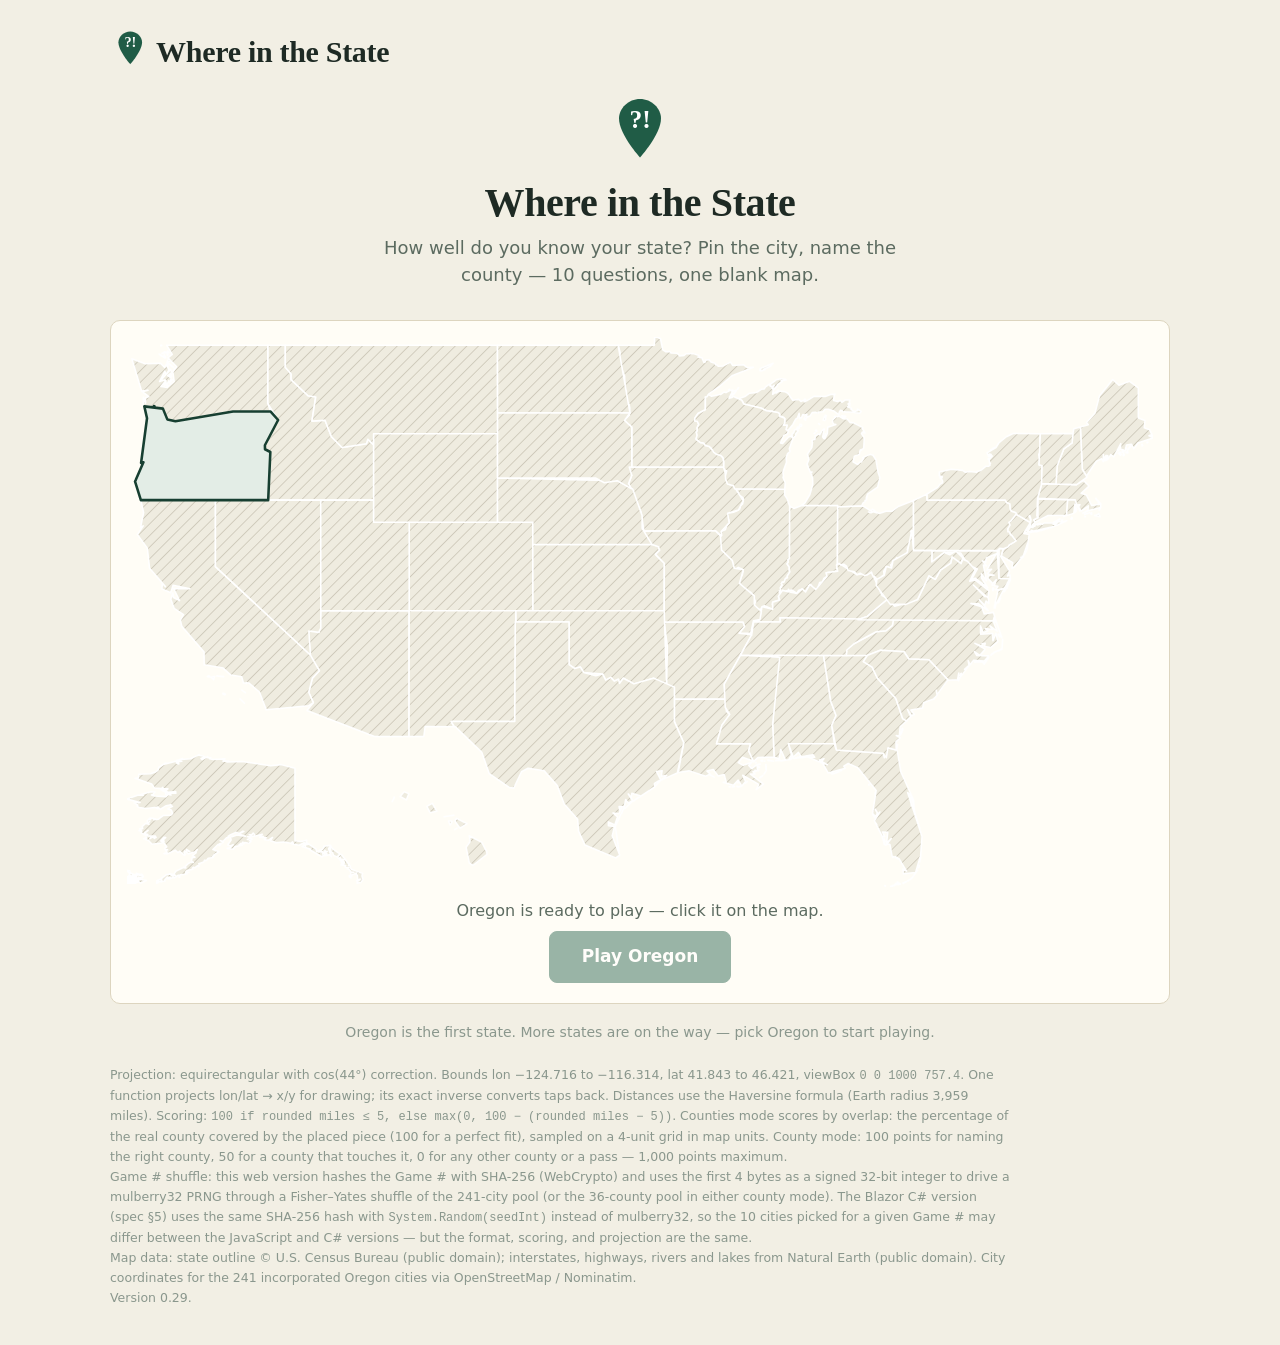
==== oregon-geography-game.html @ 5f7225d6 "Start-screen refresh: exact county previews, diagonal City/County split, new mode names, date-only G" ====
<!doctype html>
<html lang="en">
<head>
<meta charset="utf-8" />
<meta name="viewport" content="width=device-width, initial-scale=1, viewport-fit=cover" />
<meta name="color-scheme" content="light" />
<!-- Favicon: the pin logo (green pin, white "?!"), inlined as a data-URI
     SVG so the standalone file stays self-contained. Same artwork as
     blazor/wwwroot/favicon.svg. -->
<link rel="icon" type="image/svg+xml" href="data:image/svg+xml,%3Csvg%20xmlns%3D%22http%3A%2F%2Fwww.w3.org%2F2000%2Fsvg%22%20viewBox%3D%220%200%2096%2096%22%3E%3Cpath%20fill%3D%22%23205c46%22%20stroke%3D%22%23ffffff%22%20stroke-width%3D%227%22%20d%3D%22M48%208%20C32.5%208%2020%2020.5%2020%2034%20C20%2055%2048%2086%2048%2086%20C48%2086%2076%2055%2076%2034%20C76%2020.5%2063.5%208%2048%208%20Z%22%2F%3E%3Ctext%20x%3D%2248%22%20y%3D%2246%22%20text-anchor%3D%22middle%22%20font-family%3D%22Georgia%2C%20%27Times%20New%20Roman%27%2C%20serif%22%20font-weight%3D%22700%22%20font-size%3D%2234%22%20fill%3D%22%23fff%22%3E%3F%21%3C%2Ftext%3E%3C%2Fsvg%3E" />
<title>Where in the State — Oregon</title>
<style>
  :root {
    color-scheme: light;
    --bg: #f2efe4; --panel: #fffdf6; --panel-soft: #f6f2e7;
    --ink: #1e2a24; --muted: #5c6b60; --faint: #8a978d; --line: #ddd5bf;
    --state-fill: #e7edda; --state-stroke: #4a6b52;
    --interstate: #c0563a; --highway: #a5873f; --river: #4d7fa8;
    --lake-fill: #bfd9ea; --lake-stroke: #4d7fa8;
    --guess-blue: #4d7fa8; --guess-red: #c0563a; --truth: #177245;
    --accent: #205c46; --accent-btn: #205c46;
  }
  * { box-sizing: border-box; }
  html, body { margin: 0; padding: 0; }
  body {
    background: var(--bg); color: var(--ink);
    font-family: system-ui, -apple-system, "Segoe UI", sans-serif;
    font-size: 16px; line-height: 1.5; -webkit-font-smoothing: antialiased;
  }
  .wrap { max-width: 1100px; margin: 0 auto; padding: 28px 20px 40px; }
  h1 { font-family: Georgia, serif; font-weight: 600; font-size: 30px; line-height: 1.15; margin: 0 0 8px; letter-spacing: -0.01em; }
  /* Header logo: a solid green pin with a white "?!" inside, next to the
     title. The title text lives in #game-title-text so showScreen can
     retitle the game without wiping out the logo. */
  .wordmark-logo { display: inline-block; width: 1.35em; height: 1.35em; vertical-align: -0.22em; margin-right: 0.35rem; }
  .wordmark-logo .pin-fill { fill: var(--accent); }
  .wordmark-logo .mark-fill { fill: #fff; }
  header p { margin: 0 0 20px; color: var(--muted); font-size: 15.5px; max-width: 760px; }
  header p strong { color: var(--ink); }
  h2 { font-size: 20px; margin: 0 0 6px; }
  .screen[hidden] { display: none; }
  .card { background: var(--panel); border: 1px solid var(--line); border-radius: 10px; padding: 20px 22px; margin-bottom: 18px; }
  .card h2 { font-size: 11px; font-weight: 700; letter-spacing: .09em; text-transform: uppercase; color: var(--faint); margin: 0 0 12px; }
  .card p { margin: 0 0 12px; }
  .muted { color: var(--muted); }
  .small { font-size: 13.5px; }

  .field-label { display: block; font-weight: 600; margin-bottom: 6px; }
  input[type="text"], textarea {
    font: inherit; width: 100%; padding: 12px 14px; min-height: 48px;
    border: 1px solid var(--line); border-radius: 8px; background: #fff; color: var(--ink);
  }
  input[type="text"]:focus, textarea:focus { outline: 2px solid var(--accent); outline-offset: 1px; }
  .seed-row { display: flex; gap: 10px; flex-wrap: wrap; align-items: end; }
  /* The Game # box is short (20 chars max) and sits below the Play button,
     out of the normal player's path — just wide enough for the daily Game #
     (~12 characters), with a calendar button to restore today's Game # and a
     dice button for a random one beside it. */
  .seed-row input { flex: 0 0 auto; width: 13ch; max-width: 13ch; }
  /* Icon-only buttons beside the Game # box (calendar for today's Game #,
     dice for a random one). No text label — the icon is the button, with an
     aria-label for screen readers. Same height as the input, so the row
     lines up with it. */
  .icon-btn {
    display: inline-flex; align-items: center; justify-content: center;
    width: 48px; min-width: 48px; height: 48px; min-height: 48px; padding: 0; flex-shrink: 0;
  }
  .icon-btn svg { display: block; }
  .btn-row { display: flex; gap: 10px; flex-wrap: wrap; margin-top: 12px; }

  button, .btn {
    font: inherit; font-size: 15px; font-weight: 600;
    min-height: 48px; padding: 10px 18px; border-radius: 8px; cursor: pointer;
    border: 1px solid var(--line); background: var(--panel); color: var(--ink);
  }
  button:hover:not(:disabled) { background: var(--panel-soft); }
  button:disabled { opacity: .45; cursor: default; }
  button:focus-visible { outline: 2px solid var(--accent); outline-offset: 2px; }
  .btn-primary { background: var(--accent-btn); border-color: var(--accent-btn); color: #fff; }
  /* ---------- Splash / welcome page ---------- */
  .splash-hero { text-align: center; padding: 16px 0 8px; }
  .splash-logo { width: 72px; height: 72px; }
  .splash-logo .pin-fill { fill: var(--accent); }
  .splash-logo .mark-fill { fill: #fff; }
  .splash-hero h1 { font-size: 40px; margin: 8px 0 8px; }
  .splash-tagline { font-size: 18px; color: var(--muted); max-width: 560px; margin: 0 auto 24px; }
  .splash-map-card { background: var(--panel); border: 1px solid var(--line); border-radius: 10px; padding: 16px 16px 12px; margin-bottom: 18px; }
  .splash-map { display: block; width: 100%; height: auto; }
  .usa-state { fill-rule: evenodd; stroke: #fff; stroke-width: 1.5; stroke-linejoin: round; cursor: pointer; transition: fill 0.15s ease; }
  .usa-state.usa-unavailable { fill: url(#usa-hatch); }
  .usa-state.usa-unavailable:hover { stroke: var(--faint); }
  /* Oregon's border: a darker green (#173f31) and a slightly thicker
     stroke, so the whole outline — the north edge along the Columbia
     included — reads clearly and consistently against the neighbouring
     hatched states. */
  .usa-state.usa-available { fill: #e3ede6; stroke: #173f31; stroke-width: 2.5; }
  /* Hover: a noticeably stronger, more vivid green — clearly greener
     than the resting soft fill, still lighter than the solid selected
     fill. */
  .usa-state.usa-available:hover { fill: #6fb98e; }
  .usa-state.usa-selected { fill: var(--accent); stroke: #173f31; stroke-width: 2.5; }
  .splash-hint { text-align: center; color: var(--muted); margin: 12px 0 8px; min-height: 1.5em; }
  .splash-actions { display: flex; justify-content: center; padding-bottom: 8px; }
  .splash-play { font-size: 17px; padding: 12px 32px; }
  .splash-note { text-align: center; color: var(--faint); font-size: 14px; margin: 16px 0 0; }
  @media (max-width: 700px) {
    .splash-hero h1 { font-size: 30px; }
    .splash-tagline { font-size: 17px; }
    .splash-play { width: 100%; }
  }
  .btn-primary:hover:not(:disabled) { background: #184636; }
  .btn-big { font-size: 17px; padding: 12px 26px; }

  .state-badge {
    display: inline-block; font-weight: 700; font-size: 18px;
    border: 1px solid var(--line); background: var(--panel-soft);
    border-radius: 8px; padding: 10px 16px; margin-bottom: 4px;
  }
  .toggle-row { display: flex; gap: 8px; flex-wrap: wrap; }
  .toggle {
    font: inherit; font-size: 13.5px; font-weight: 600; min-height: 44px;
    display: inline-flex; align-items: center; gap: 7px;
    padding: 6px 14px 6px 10px; border-radius: 999px;
    border: 1px solid var(--line); background: var(--panel); color: var(--muted); cursor: pointer;
  }
  .toggle .swatch { width: 16px; height: 0; border-top: 3px solid currentColor; border-radius: 2px; flex: none; }
  .toggle .swatch.fill { height: 10px; border-top: none; border-radius: 3px; background: currentColor; opacity: .55; }
  .toggle[aria-pressed="true"] { color: var(--ink); border-color: #aebbbd; background: var(--panel-soft); }
  .toggle[aria-pressed="false"] { opacity: .55; }
  .toggle[data-layer="interstate"] { --c: var(--interstate); }
  .toggle[data-layer="highway"]    { --c: var(--highway); }
  .toggle[data-layer="river"]      { --c: var(--river); }
  .toggle[data-layer="lake"]       { --c: var(--river); }
  .toggle .swatch { color: var(--c, var(--muted)); }
  /* Game-mode selector: one big preview image of the selected mode, with
     three compact buttons underneath to change it. Matches the Blazor
     start screen: selected button gets a green border and a soft green
     fill. All four previews are stacked in one grid cell and only the
     selected mode's is visible, so the big image is always the same size
     and switching modes never moves the Play button below it. The
     Counties drag mode is hidden from the picker; its preview is still
     stacked here so a /oregon/counties/ link still shows the right image. */
  .mode-preview-big { display: grid; }
  .mode-preview-big > * { grid-area: 1 / 1; }
  .mode-preview-big > :not(.is-active) { visibility: hidden; }
  .mode-switch-row { display: flex; gap: 8px; flex-wrap: wrap; margin-top: 12px; }
  .mode-switch {
    flex: 1 1 0; min-height: 48px;
    display: flex; align-items: center; justify-content: center; text-align: center;
    background: var(--panel); border: 2px solid var(--line); border-radius: 14px;
    padding: 8px 6px; cursor: pointer; font: inherit; font-weight: 700; color: var(--ink);
  }
  .mode-switch:hover:not(:disabled) { border-color: var(--accent); box-shadow: 0 1px 2px rgba(30, 42, 36, 0.06), 0 6px 18px rgba(30, 42, 36, 0.07); }
  .mode-switch[aria-pressed="true"] { border: 3px solid #173f31; background: #c8e6cf; font-weight: 800; box-shadow: 0 1px 2px rgba(30, 42, 36, 0.06), 0 6px 18px rgba(30, 42, 36, 0.07); }
  .mode-switch:disabled { opacity: 0.45; cursor: not-allowed; }
  /* "Play today's game": the prominent first-screen action — full width. */
  .play-today { width: 100%; }
  /* Collapsible start-screen sections ("How to play", "Advanced options"):
     a full-width header button, minimized by default. */
  .section-toggle {
    display: flex; align-items: center; gap: 8px; width: 100%; text-align: left;
    font: inherit; font-weight: 700; font-size: 16px;
    background: var(--panel-soft); border: 1px solid var(--line); border-radius: 8px;
    padding: 10px 14px; cursor: pointer; color: var(--ink); margin-top: 16px;
  }
  .section-toggle:hover:not(:disabled) { background: var(--panel); }
  .mode-preview { width: 100%; height: auto; display: block; border-radius: 8px; background: var(--bg); }
  .preview-state { fill: var(--state-fill); stroke: var(--state-stroke); stroke-width: 2; stroke-linejoin: round; }
  .preview-grid { fill: none; stroke: #6b8a6f; stroke-width: 1.5; }
  .preview-line { stroke: var(--ink); stroke-width: 4; stroke-dasharray: 2 8; stroke-linecap: round; }
  .preview-guess { fill: #3b82c4; stroke: #fff; stroke-width: 3; }
  .preview-guess-dot { fill: #fff; }
  .preview-target { fill: #fff; stroke: var(--accent); stroke-width: 3; }
  .preview-target-dot { fill: var(--accent); }
  .preview-ghost { fill: rgba(32, 92, 70, 0.08); stroke: var(--accent); stroke-width: 2.5; stroke-dasharray: 7 5; }
  .preview-piece { fill: var(--interstate); stroke: #8f3d26; stroke-width: 2; opacity: 0.95; }
  .preview-arrow { fill: none; stroke: var(--ink); stroke-width: 3; }
  .preview-arrowhead { fill: var(--ink); }
  .preview-selected { fill: #3b82c4; fill-opacity: 0.45; stroke: #1d4ed8; stroke-width: 2.5; }
  .preview-county-pick { fill: #3b82c4; fill-opacity: 0.45; stroke: #1d4ed8; stroke-width: 2; }
  .preview-split-line { stroke: #fff; stroke-width: 3; }
  .lede { margin: 0 0 20px; color: var(--muted); font-size: 15.5px; max-width: 760px; }
  .lede strong { color: var(--ink); }
  /* Mode instructions (lede + steps, behind "How to play") and the Game card's
     game lines: all three variants are rendered in one grid cell and only
     the selected mode's is visible, so the block is always as tall as the
     tallest variant and switching modes never moves anything below it.
     Hidden variants are visibility:hidden, not display:none, so they still
     size the grid; aria-hidden keeps them out of screen readers. */
  .mode-instructions { display: grid; margin-top: 12px; }
  .mode-instructions > * { grid-area: 1 / 1; }
  .mode-instructions > :not(.is-active) { visibility: hidden; }
  .mode-lines { display: grid; }
  .mode-lines > * { grid-area: 1 / 1; }
  .mode-lines > :not(.is-active) { visibility: hidden; }
  .how-it-works { margin: 0 0 12px; padding-left: 0; list-style: none; }
  .how-it-works li { margin-bottom: 6px; }
  .how-it-works .step-num {
    display: inline-block; width: 22px; height: 22px; border-radius: 50%;
    background: var(--accent); color: #fff; font-size: 12px; font-weight: 700;
    line-height: 22px; text-align: center; margin-right: 8px;
  }

  .score-line { font-size: 16px; font-weight: 600; margin: 0 0 10px; font-variant-numeric: tabular-nums; }
  /* Round bar: fills by total score (out of the mode's maximum), with a terracotta tick
     marking the best total possible once the question on screen is scored
     ((question number) x 100). The wrapper carries the sizing so the tick,
     taller than the track, is not clipped by the track's overflow. */
  .round-status { display: flex; align-items: center; gap: 12px; margin: 0 0 10px; }
  .round-status .score-line { margin: 0; white-space: nowrap; }
  .progress-wrap { position: relative; flex: 1; }
  .progress-track { height: 10px; background: #e2ddc9; border-radius: 999px; overflow: hidden; }
  .progress-fill { height: 100%; background: var(--accent); border-radius: 999px; transition: width 0.3s ease; }
  .progress-max { position: absolute; top: 50%; width: 3px; height: 16px; transform: translate(-50%, -50%); background: #c0563a; border-radius: 999px; transition: left 0.3s ease; }
  #round-heading { font-size: 22px; margin: 0 0 6px; }
  .map-card { background: var(--panel); border: 1px solid var(--line); border-radius: 10px; padding: 14px; margin-bottom: 14px; }
  /* Two lines at the top of the map card: the buttons on the first line,
     and one unified message line below them. The message line holds the
     round's status — the guessing hint while placing, then the reveal
     distance/points or county message after confirming. It is a single
     line with a fixed height, so switching messages never moves the
     buttons above it or the map below it. Landmark toggles live on the
     start screen only, so nothing below the map needs a scroll to reach. */
  .game-controls { padding-bottom: 12px; margin-bottom: 12px; border-bottom: 1px solid var(--line); }
  .game-controls .btn-row { margin-top: 0; flex-wrap: nowrap; }
  .game-controls .btn-row button { flex-shrink: 0; }
  .controls-hint { margin: 8px 0 0; min-height: 1.6rem; line-height: 1.6rem; white-space: nowrap; overflow: hidden; text-overflow: ellipsis; color: var(--muted); font-size: 13.5px; }
  .reveal-line { margin: 8px 0 0; min-height: 1.6rem; line-height: 1.6rem; white-space: nowrap; overflow: hidden; text-overflow: ellipsis; font-weight: 700; font-size: 16px; color: var(--accent); font-variant-numeric: tabular-nums; }
  .map-frame { position: relative; width: min(100%, calc(min(56vh, 620px) * 1.3203)); margin: 0 auto; background: #f8f5ea; border: 1px solid var(--line); border-radius: 6px; overflow: hidden; }
  /* Sized by viewport height so the whole round fits on one screen;
     the width follows from the viewBox aspect ratio (1000 / 757.4).
     Clicks use getScreenCTM, so they stay exact at any size. */
  svg#map { display: block; width: 100%; height: auto; cursor: crosshair; touch-action: none; }
  /* Small Confirm bubble next to the pin while placing, so the player
     doesn't have to travel back to the controls row. The tail points
     at the pin; near the right edge the bubble flips to the pin's left. */
  .pin-confirm {
    position: absolute; z-index: 2; transform: translate(14px, -50%);
    min-height: 36px; padding: 6px 14px; font-size: 13.5px; white-space: nowrap;
    background: var(--accent-btn); border-color: var(--accent-btn); color: #fff; border-radius: 999px;
  }
  .pin-confirm.flipped { transform: translate(calc(-100% - 14px), -50%); }
  /* Pin the positioning transform on hover: the generic button:hover rule
     outranks .pin-confirm, so without these the bubble would jump away
     from the cursor when hovered (its translate is what places it). */
  .pin-confirm:hover:not(:disabled) { transform: translate(14px, -50%); background: #184636; }
  .pin-confirm.flipped:hover:not(:disabled) { transform: translate(calc(-100% - 14px), -50%); }
  .pin-confirm::before {
    content: ""; position: absolute; left: -5px; top: 50%;
    width: 10px; height: 10px; background: var(--accent-btn); transform: translateY(-50%) rotate(45deg);
  }
  .pin-confirm.flipped::before { left: auto; right: -5px; }
  /* Reset view: only shown once zoomed in, small and in the map's
     top-right corner, so the player can always get back to the full
     state without pushing the game off one screen. */
  #btn-reset-view {
    position: absolute; top: 8px; right: 8px; z-index: 3;
    min-height: 32px; padding: 4px 12px; font-size: 13.5px;
    background: #fffdf5; border: 1px solid var(--line); border-radius: 6px;
    box-shadow: 0 1px 4px rgb(0 0 0 / 0.15); cursor: pointer; color: var(--ink);
  }
  #btn-reset-view:hover { background: #fff; }
  .state-shape { fill: var(--state-fill); stroke: var(--state-stroke); stroke-width: 2; stroke-linejoin: round; }
  .layer-interstate path { fill: none; stroke: var(--interstate); stroke-width: 2.4; stroke-linecap: round; stroke-linejoin: round; }
  .layer-highway path { fill: none; stroke: var(--highway); stroke-width: 1.3; stroke-linecap: round; stroke-linejoin: round; opacity: .85; }
  .layer-river path { fill: none; stroke: var(--river); stroke-width: 1.6; stroke-linecap: round; stroke-linejoin: round; opacity: .9; }
  .layer-lake path { fill: var(--lake-fill); stroke: var(--lake-stroke); stroke-width: 1; fill-rule: evenodd; }
  .layer-hidden { display: none; }
  .connector { stroke: var(--guess-red); stroke-width: 1.8; stroke-dasharray: 6 4; opacity: .8; }
  .truth-marker circle { fill: none; stroke: var(--truth); stroke-width: 2.4; }
  .truth-marker line { stroke: var(--truth); stroke-width: 2.4; stroke-linecap: round; }
  .guess-pin { pointer-events: none; }
  /* Counties mode: the draggable puzzle piece — the county's own shape
     at 1:1 scale, in a warm rust so it reads as a piece waiting to be
     placed. touch-action none so a touch drag moves the piece instead of
     scrolling the page. */
  .county-piece { fill: #d98a68; fill-opacity: 0.85; stroke: #a34a28; stroke-width: 2; cursor: grab; touch-action: none; }
  .county-piece.dragging { cursor: grabbing; fill-opacity: 0.95; }
  /* Reveal: the true county in green, the placed piece in rust — where
     they overlap the two fills blend, so the coverage reads at a glance. */
  .county-true { fill: #205c46; fill-opacity: 0.35; stroke: #205c46; stroke-width: 2.5; }
  .county-placed { fill: #c0563a; fill-opacity: 0.4; stroke: #a34a28; stroke-width: 2; }
  /* Name the county mode: the grid of county boundaries drawn over the
     blank map, the selected county in blue, and a wrong pick in rust
     (the true county reuses .county-true above). */
  .county-boundary { fill: rgba(255, 255, 255, 0.12); stroke: #6b8a6f; stroke-width: 1.3; }
  .county-selected { fill: #3b82c4; fill-opacity: 0.45; stroke: #1d4ed8; stroke-width: 2; }
  .county-wrong { fill: #c0563a; fill-opacity: 0.4; stroke: #a34a28; stroke-width: 2; }
  .map-label {
    font-family: system-ui, -apple-system, "Segoe UI", sans-serif;
    font-size: 20px; font-weight: 700; fill: var(--truth); text-anchor: middle;
    paint-order: stroke; stroke: #fffdf6; stroke-width: 4px; stroke-linejoin: round;
  }

  .legend { font-size: 13.5px; color: var(--muted); margin: 0 0 4px; }
  .dot { display: inline-block; width: 11px; height: 11px; border-radius: 50%; vertical-align: -1px; margin: 0 4px 0 10px; }
  .dot.red { background: var(--guess-red); } .dot.green { background: var(--truth); } .dot.blue { background: var(--guess-blue); }

  table.results { width: 100%; border-collapse: collapse; font-size: 15px; }
  table.results th, table.results td { padding: 8px 4px; text-align: left; vertical-align: top; }
  table.results thead th { font-size: 11px; font-weight: 700; letter-spacing: .07em; text-transform: uppercase; color: var(--faint); border-bottom: 1px solid var(--line); }
  table.results tbody tr + tr td { border-top: 1px solid #e7ecec; }
  table.results td.num, table.results th.num { text-align: right; font-variant-numeric: tabular-nums; white-space: nowrap; }
  tr.best td { background: #e8f3ec; }
  tr.hardest td { background: #fbeeee; }
  .badge { display: inline-block; font-size: 11px; font-weight: 700; letter-spacing: .05em; text-transform: uppercase; border-radius: 999px; padding: 2px 8px; margin-left: 8px; }
  .badge.best { background: #177245; color: #fff; }
  .badge.hardest { background: #8a3b2e; color: #fff; }
  .total-big { font-family: Georgia, serif; font-size: 44px; font-weight: 600; line-height: 1.1; font-variant-numeric: tabular-nums; }
  .total-big small { font-size: 20px; color: var(--muted); }
  /* The summary is read-only, so it is a styled box, not a text field.
     pre-line keeps the line break between the score line and the link;
     the long URL wraps instead of overflowing the box. */
  .summary-box { font-family: ui-monospace, "SF Mono", Menlo, monospace; font-size: 13.5px; width: 100%; padding: 12px 14px; min-height: 48px; border: 1px solid var(--line); border-radius: 8px; background: #fff; color: var(--ink); white-space: pre-line; overflow-wrap: break-word; }
  /* The Copy button sits on the same row as the summary box. */
  .summary-row { display: flex; align-items: center; gap: 10px; margin-top: 12px; }
  .summary-row .summary-box { flex: 1 1 auto; min-width: 0; width: auto; }
  .summary-row button { flex: 0 0 auto; }
  /* Always rendered: visibility toggles, so the "Copied!" note never
     moves anything on the screen. The min-height reserves one line. */
  .copied { color: var(--truth); font-weight: 600; font-size: 13.5px; min-height: 1.25em; margin: 0.25rem 0 0; }
  footer { margin-top: 22px; color: var(--faint); font-size: 12.5px; line-height: 1.6; max-width: 900px; }
  footer code { font-family: ui-monospace, "SF Mono", Menlo, monospace; font-size: 12px; }
  @media (max-width: 700px) {
    .wrap { padding: 20px 14px 32px; }
    h1 { font-size: 25px; }
    #round-heading { font-size: 19px; }
  }
</style>
<!-- PostHog analytics (see GAME-SPEC §13). The project API key below is
     a public client key, designed to be embedded in frontend code; the
     key and host are defined once in build-game.py (POSTHOG_KEY /
     POSTHOG_HOST) and substituted here at build time.
     capture_pageview and autocapture are off, so only the four explicit
     game events (game_started, round_completed, game_completed,
     game_abandoned) are ever sent. The snippet defines window.posthog
     as a queuing stub, so capture calls made before array.js loads are
     queued, not dropped — and if an ad blocker stops the library loading
     entirely, the calls just queue forever, harmlessly. -->
<script>
    !function(t,e){var o,n,p,r;e.__SV||(window.posthog=e,e._i=[],e.init=function(i,s,a){function g(t,e){var o=e.split(".");2==o.length&&(t=t[o[0]],e=o[1]),t[e]=function(){t.push([e].concat(Array.prototype.slice.call(arguments,0)))}}(p=t.createElement("script")).type="text/javascript",p.crossOrigin="anonymous",p.async=!0,p.src=s.api_host.replace(".i.posthog.com","-assets.i.posthog.com")+"/static/array.js",(r=t.getElementsByTagName("script")[0]).parentNode.insertBefore(p,r);var u=e;for(void 0!==a?u=e[a]=[]:a="posthog",u.people=u.people||[],Object.defineProperty(u,"toString",{configurable:!0,enumerable:!0,writable:!0,value:function(t){var e="posthog";return"posthog"!==a&&(e+="."+a),t||(e+=" (stub)"),e}}),Object.defineProperty(u.people,"toString",{configurable:!0,enumerable:!0,writable:!0,value:function(){return u.toString(1)+".people (stub)"}}),o="init capture register register_once register_for_session unregister unregister_for_session getFeatureFlag getFeatureFlagResult isFeatureEnabled reloadFeatureFlags updateEarlyAccessFeatureEnrollment getEarlyAccessFeatures on onFeatureFlags onSessionId getSurveys getActiveMatchingSurveys renderSurvey canRenderSurvey getNextSurveyStep identify setPersonProperties group resetGroups setPersonPropertiesForFlags resetPersonPropertiesForFlags reset get_distinct_id getGroups get_session_id get_session_replay_url alias set_config startSessionRecording stopSessionRecording sessionRecordingStarted captureException loadToolbar get_property getSessionProperty createPersonProfile opt_in_capturing opt_out_capturing has_opted_in_capturing has_opted_out_capturing clear_opt_in_out_capturing debug".split(" "),n=0;n<o.length;n++)g(u,o[n]);e._i.push([i,s,a])},e.__SV=1)}(document,window.posthog||[]);

    posthog.init('phc_m9r8eSEfJH6ZaEby76WZGTgafxtKYdEg6xFQbpsUNw3i', {
        api_host: 'https://us.i.posthog.com',
        defaults: '2026-08-30',
        capture_pageview: false,
        autocapture: false
    })
</script>
</head>
<body>
<div class="wrap">
  <header>
    <h1 id="game-title"><svg class="wordmark-logo" viewBox="0 0 96 96" aria-hidden="true"><path class="pin-fill" d="M48 8 C32.5 8 20 20.5 20 34 C20 55 48 86 48 86 C48 86 76 55 76 34 C76 20.5 63.5 8 48 8 Z" /><text class="mark-fill" x="48" y="46" text-anchor="middle" font-family="Georgia, 'Times New Roman', serif" font-weight="700" font-size="34">?!</text></svg><span id="game-title-text">Where in the State</span></h1>
  </header>

  <!-- ================= SPLASH / WELCOME ================= -->
  <section id="screen-splash" class="screen" aria-label="Welcome">
    <div class="splash-hero">
      <svg class="splash-logo" viewBox="0 0 96 96" aria-hidden="true"><path class="pin-fill" d="M48 8 C32.5 8 20 20.5 20 34 C20 55 48 86 48 86 C48 86 76 55 76 34 C76 20.5 63.5 8 48 8 Z" /><text class="mark-fill" x="48" y="46" text-anchor="middle" font-family="Georgia, 'Times New Roman', serif" font-weight="700" font-size="34">?!</text></svg>
      <h1>Where in the State</h1>
      <p class="splash-tagline">How well do you know your state? Pin the city, name the county &mdash; 10 questions, one blank map.</p>
    </div>
    <div class="splash-map-card">
      <svg class="splash-map" id="usa-map" role="group" aria-label="Map of the United States. Oregon is ready to play; the other states are coming soon.">
        <defs>
          <pattern id="usa-hatch" width="8" height="8" patternTransform="rotate(45)" patternUnits="userSpaceOnUse">
            <rect width="8" height="8" fill="#efece0" />
            <line x1="0" y1="0" x2="0" y2="8" stroke="#c9c4b4" stroke-width="1.5" />
          </pattern>
        </defs>
      </svg>
      <p class="splash-hint" id="splash-hint" aria-live="polite">Oregon is ready to play &mdash; click it on the map.</p>
      <div class="splash-actions">
        <button type="button" class="btn-primary splash-play" id="btn-play-oregon" disabled>Play Oregon</button>
      </div>
    </div>
    <p class="splash-note">Oregon is the first state. More states are on the way &mdash; pick Oregon to start playing.</p>
  </section>

  <!-- ================= START ================= -->
  <section id="screen-start" class="screen" aria-label="Start a game" hidden>
    <div class="card">
      <h2>Game mode</h2>
      <div class="mode-preview-big" id="mode-preview-big" aria-hidden="true">
        <div class="mode-preview-set is-active" data-mode="city-county">
          <svg class="mode-preview" viewBox="0 0 1000 757.4" aria-hidden="true">
            <defs>
              <clipPath id="preview-split-county">
                <polygon points="0,0 0,757.4 1000,757.4" />
              </clipPath>
              <clipPath id="preview-split-city">
                <polygon points="0,0 1000,0 1000,757.4" />
              </clipPath>
            </defs>
            <path d="M892.2,350.7 L898.1,357.7 L901.9,357.6 L906.0,354.2 L912.0,362.6 L914.6,359.4 L921.2,360.4 L921.7,367.9 L927.2,368.8 L931.0,374.0 L926.2,384.0 L921.0,386.4 L921.5,392.4 L926.2,397.0 L925.1,402.6 L921.8,406.3 L922.8,412.4 L920.5,422.2 L917.1,423.3 L915.2,428.3 L915.2,731.4 L438.1,732.5 L278.2,729.9 L60.0,731.7 L53.0,723.9 L49.6,722.9 L42.8,712.4 L42.3,701.5 L39.6,693.8 L36.3,690.0 L36.4,680.6 L33.7,677.8 L34.7,669.0 L33.4,658.6 L38.7,637.7 L37.5,627.7 L35.6,622.0 L31.6,619.6 L28.8,610.2 L26.7,608.7 L24.1,609.8 L21.4,596.7 L17.9,593.2 L25.7,579.6 L30.8,565.9 L33.5,546.8 L37.4,535.4 L39.7,521.3 L37.3,515.4 L40.8,509.9 L44.6,507.9 L47.7,501.7 L57.4,473.8 L67.3,415.3 L70.6,383.3 L71.5,353.1 L75.2,331.8 L77.2,329.6 L75.8,329.3 L75.2,320.0 L77.2,299.9 L75.2,299.4 L77.5,297.6 L78.3,291.5 L76.8,287.5 L78.2,278.5 L76.4,268.5 L82.2,247.0 L84.7,227.5 L83.1,226.9 L83.3,224.4 L86.5,219.5 L88.1,211.0 L89.5,182.6 L88.4,179.4 L84.3,179.4 L88.4,176.4 L89.3,171.2 L89.9,163.8 L88.0,154.1 L90.3,150.7 L92.5,125.6 L92.0,114.8 L87.3,109.1 L88.9,105.7 L89.7,91.2 L89.1,84.9 L86.0,78.5 L88.8,74.8 L92.7,73.4 L93.6,62.7 L90.1,46.2 L82.3,31.7 L83.9,30.6 L85.4,30.7 L86.7,34.7 L91.2,35.9 L96.6,41.6 L102.5,43.6 L104.1,41.6 L101.4,38.3 L128.5,34.2 L130.1,30.5 L134.5,31.8 L139.0,28.6 L139.1,26.8 L144.6,24.8 L151.0,28.3 L153.3,31.7 L153.0,39.6 L160.0,45.4 L170.9,45.7 L184.4,38.4 L190.4,39.0 L215.6,55.8 L218.7,64.5 L226.4,76.1 L226.7,84.1 L229.8,91.5 L228.6,101.1 L232.6,109.5 L231.1,122.5 L232.3,126.4 L246.6,134.2 L258.0,136.4 L271.0,141.9 L278.0,139.8 L283.8,144.4 L288.2,145.2 L293.6,144.5 L301.4,139.5 L311.2,138.6 L325.3,132.1 L328.5,128.6 L334.2,126.8 L339.1,120.4 L345.7,118.2 L358.1,120.1 L378.8,114.9 L391.9,120.3 L402.1,118.5 L416.6,124.0 L418.9,133.1 L422.3,134.8 L426.6,134.2 L434.6,127.1 L448.9,126.5 L454.7,128.7 L459.5,124.0 L479.2,116.7 L485.7,111.7 L494.7,112.9 L503.9,120.2 L513.2,119.4 L536.2,115.0 L541.0,109.0 L565.4,98.7 L600.6,93.3 L608.8,83.0 L612.3,82.0 L622.3,85.2 L649.7,79.6 L657.0,81.6 L665.3,80.8 L677.1,74.8 L681.8,69.7 L928.4,70.4 L931.1,73.9 L935.0,85.0 L942.6,93.1 L944.2,98.5 L946.9,100.1 L952.7,98.4 L958.2,105.7 L966.8,106.3 L972.3,110.9 L973.6,120.7 L979.3,127.6 L982.2,135.4 L975.0,144.7 L971.5,152.5 L971.3,158.5 L967.4,161.8 L966.3,166.8 L957.2,181.9 L957.1,189.4 L953.6,195.4 L950.5,211.6 L945.2,217.6 L942.5,225.1 L936.5,231.4 L935.2,238.6 L938.3,246.2 L935.4,254.8 L930.7,260.2 L926.1,270.9 L913.8,276.8 L910.9,280.2 L911.0,283.6 L906.9,290.6 L903.5,303.9 L900.7,307.2 L900.6,311.8 L891.6,320.7 L892.8,329.9 L889.4,335.9 L895.8,344.9 L892.2,350.7 Z" class="preview-state" />
            <g clip-path="url(#preview-split-county)">
              <path d="M737.5,283.8 L740.7,282.5 L743.3,284.1 L746.5,280.7 L749.4,281.6 L749.7,280.3 L752.2,280.4 L755.6,276.9 L761.0,277.9 L765.4,276.3 L764.2,266.0 L761.4,262.2 L764.8,257.2 L772.2,257.3 L771.1,250.2 L772.7,245.5 L770.2,244.3 L770.2,241.6 L771.7,241.6 L773.8,233.9 L777.1,231.9 L780.1,232.5 L783.8,227.7 L787.6,227.7 L791.0,232.3 L794.9,234.4 L802.0,235.9 L808.7,231.9 L814.4,224.2 L815.7,226.1 L818.7,226.0 L821.0,230.8 L822.5,229.7 L823.9,230.8 L825.8,236.4 L851.2,236.3 L851.3,222.0 L944.1,222.1 L936.5,231.4 L935.4,239.2 L939.0,238.0 L936.1,242.0 L938.3,246.4 L935.4,254.8 L930.5,259.2 L926.1,270.8 L913.8,276.8 L910.9,280.2 L911.0,283.6 L906.9,290.6 L903.5,304.0 L900.7,307.2 L900.6,311.8 L896.7,314.0 L894.5,319.1 L891.6,320.7 L892.8,329.9 L889.4,335.9 L895.8,344.9 L892.2,350.7 L860.4,350.9 L860.4,336.5 L857.7,336.5 L857.7,334.1 L855.3,334.1 L855.3,331.8 L850.5,331.8 L850.6,329.4 L848.0,329.4 L848.0,327.0 L802.7,327.1 L802.7,329.5 L798.0,329.5 L798.0,331.8 L795.6,331.8 L795.5,336.0 L793.1,336.0 L793.2,339.0 L790.8,339.0 L790.8,341.4 L789.0,341.4 L788.4,346.2 L786.0,346.1 L786.0,348.5 L783.6,348.5 L783.6,351.0 L781.2,351.0 L781.1,355.8 L776.3,355.8 L776.3,358.2 L740.1,358.3 L739.8,354.7 L743.5,345.2 L747.6,342.0 L747.8,339.5 L750.8,339.2 L747.4,334.0 L749.5,329.0 L749.2,325.2 L754.7,324.6 L756.4,322.5 L755.1,312.7 L759.0,306.7 L760.8,307.5 L762.9,303.1 L759.0,299.5 L757.1,294.8 L754.2,293.6 L751.1,294.4 L748.7,292.2 L746.2,293.0 L739.3,290.5 L737.5,283.8 Z M107.0,343.5 L116.8,343.3 L116.7,340.9 L119.1,340.9 L118.5,328.8 L133.1,328.9 L132.5,281.2 L186.5,281.4 L190.3,288.5 L193.5,288.8 L195.4,291.6 L192.9,294.5 L183.9,295.6 L184.0,297.5 L180.7,300.8 L182.2,303.4 L174.3,305.5 L173.3,308.0 L175.4,310.0 L174.3,313.4 L175.9,313.2 L178.9,317.0 L177.9,320.3 L179.8,327.2 L177.1,329.1 L177.6,335.4 L175.1,337.3 L178.2,340.6 L176.3,341.5 L177.0,343.9 L175.0,345.6 L178.0,346.0 L178.5,349.1 L181.2,349.7 L181.2,352.4 L182.8,353.6 L133.6,354.8 L111.9,353.6 L111.9,348.2 L107.1,348.4 L107.0,343.5 Z M220.0,182.6 L222.5,182.6 L222.5,177.9 L227.2,177.8 L227.4,180.2 L234.7,180.2 L234.7,163.4 L246.0,163.5 L244.6,159.4 L246.9,158.7 L344.7,158.7 L349.9,168.5 L356.1,170.0 L359.3,173.3 L358.6,180.3 L361.4,185.9 L359.4,192.8 L361.2,193.6 L361.0,197.2 L353.4,201.0 L353.2,203.4 L357.6,209.8 L359.0,214.9 L363.0,215.3 L364.6,218.2 L363.9,224.1 L360.0,224.2 L356.3,227.6 L356.9,228.9 L349.6,228.9 L349.3,232.5 L346.4,233.2 L346.7,238.9 L348.8,243.3 L347.5,245.5 L351.3,244.7 L353.3,249.2 L357.2,250.6 L354.9,254.0 L275.5,254.0 L275.7,251.0 L271.3,251.2 L265.4,247.9 L263.1,248.6 L259.5,245.6 L255.7,238.0 L252.4,236.6 L252.4,231.9 L239.3,225.3 L234.0,217.3 L229.4,213.5 L233.8,205.0 L232.9,201.5 L234.5,199.4 L233.8,195.0 L235.3,192.2 L229.9,192.1 L229.8,189.7 L223.9,189.7 L222.1,192.1 L219.9,192.1 L220.0,182.6 Z M83.7,30.5 L86.5,32.1 L86.4,35.0 L90.7,35.4 L96.5,39.8 L96.8,41.7 L102.5,43.6 L104.5,41.3 L101.4,38.3 L111.0,36.8 L114.1,34.4 L118.8,38.4 L121.7,38.3 L124.0,36.9 L124.9,33.6 L130.5,34.0 L139.0,28.5 L139.1,26.8 L144.6,24.8 L147.7,25.3 L151.0,28.3 L153.3,31.7 L152.9,39.6 L160.9,45.4 L161.2,106.1 L118.5,107.2 L118.6,105.5 L88.9,105.5 L89.1,84.9 L86.0,78.5 L88.8,74.8 L92.7,73.4 L93.6,62.7 L90.1,46.2 L82.7,31.6 L83.7,30.5 Z M81.0,22.5 L82.4,21.5 L84.2,25.7 L81.0,22.5 Z M160.6,60.0 L160.9,45.4 L170.9,45.7 L184.4,38.4 L190.4,39.0 L215.7,55.8 L218.7,64.5 L226.4,76.1 L226.7,84.1 L229.8,91.5 L228.6,101.1 L231.7,105.9 L232.5,114.6 L229.9,114.5 L229.9,115.8 L212.7,115.7 L212.7,113.4 L205.4,113.2 L205.4,110.9 L200.5,110.8 L200.6,106.2 L161.2,106.1 L160.6,60.0 Z M30.2,567.4 L33.3,554.2 L33.1,547.1 L37.4,535.4 L39.7,521.3 L37.3,515.4 L39.4,510.9 L44.4,507.8 L47.7,501.7 L54.8,482.9 L59.2,464.9 L100.0,465.3 L100.0,480.6 L107.0,480.5 L106.9,494.6 L113.2,494.6 L113.6,496.1 L113.3,523.3 L120.4,523.3 L120.7,551.6 L113.6,552.2 L113.6,566.6 L106.5,566.6 L107.6,600.9 L103.1,600.9 L100.9,603.2 L94.1,603.3 L94.0,609.0 L92.7,609.0 L92.7,610.8 L90.3,610.8 L90.3,613.2 L88.0,613.2 L88.0,615.6 L85.7,615.6 L85.7,618.0 L74.5,618.0 L74.5,619.2 L71.0,619.2 L69.4,621.1 L68.7,609.0 L66.2,609.0 L65.6,596.1 L66.1,594.4 L68.4,594.4 L66.0,585.3 L63.7,585.4 L62.6,583.1 L59.7,581.9 L59.1,576.9 L56.7,576.9 L54.5,573.4 L28.1,573.5 L30.2,567.4 Z M429.4,357.2 L429.5,335.9 L443.7,336.0 L443.6,321.7 L462.9,321.7 L462.8,307.4 L515.3,307.2 L515.3,328.4 L558.7,327.9 L558.8,336.1 L573.3,336.1 L573.3,349.8 L602.3,349.7 L602.1,407.3 L588.0,407.3 L587.8,450.5 L530.6,450.4 L530.5,436.1 L516.3,436.0 L516.2,421.6 L472.3,421.8 L472.2,407.6 L443.9,407.0 L443.8,378.4 L430.0,377.7 L429.4,357.2 Z M18.0,592.3 L19.8,591.9 L28.1,573.5 L54.5,573.4 L56.7,576.9 L59.1,576.9 L59.7,581.9 L62.6,583.1 L63.7,585.4 L66.0,585.3 L65.9,587.5 L67.8,588.8 L68.4,594.4 L66.1,594.4 L65.6,600.7 L66.2,609.0 L68.7,609.0 L69.4,621.1 L71.0,619.2 L74.5,619.2 L74.5,618.0 L85.7,618.0 L85.7,615.6 L88.0,615.6 L88.0,613.2 L90.3,613.2 L90.3,610.8 L92.7,610.8 L92.7,609.0 L94.0,609.0 L94.1,603.3 L100.9,603.2 L103.1,600.9 L108.6,601.1 L111.0,599.2 L117.1,602.4 L119.0,601.5 L105.3,626.8 L106.7,630.1 L103.1,634.9 L100.1,646.5 L94.8,649.6 L91.7,648.5 L84.2,649.3 L84.2,662.0 L80.2,667.3 L82.0,672.0 L92.8,671.6 L94.7,674.1 L98.5,673.3 L100.7,678.0 L104.3,679.8 L103.4,681.9 L107.6,691.1 L110.0,692.1 L110.2,694.9 L108.0,695.5 L106.6,698.5 L107.5,703.3 L102.1,709.1 L104.4,710.8 L106.4,717.1 L103.2,724.0 L104.4,728.9 L106.9,731.6 L60.0,731.7 L53.0,723.9 L50.5,724.1 L43.4,714.8 L43.3,709.1 L41.6,705.2 L42.3,701.5 L39.6,693.8 L35.9,689.7 L36.2,680.6 L33.7,677.8 L34.7,669.0 L33.4,658.3 L38.8,636.3 L36.6,633.0 L37.5,627.7 L35.6,622.0 L31.6,619.6 L28.8,610.2 L26.7,608.7 L24.1,610.2 L22.8,600.8 L18.0,592.3 Z M323.0,464.0 L323.2,462.3 L327.4,462.2 L324.8,457.8 L327.2,449.7 L325.5,443.1 L327.9,439.6 L326.2,424.1 L331.8,415.6 L338.8,415.1 L340.0,406.9 L342.7,405.3 L341.7,404.5 L343.7,402.4 L344.4,398.5 L343.0,394.0 L346.8,391.8 L350.7,383.8 L349.0,376.0 L350.4,372.8 L348.8,366.2 L349.7,363.9 L348.3,359.3 L344.8,357.2 L344.0,353.7 L342.1,353.3 L341.9,335.6 L429.5,335.9 L430.0,377.7 L443.8,378.4 L443.9,407.0 L472.2,407.6 L472.3,421.8 L516.2,421.6 L516.3,436.0 L530.5,436.1 L530.6,450.4 L573.5,450.5 L573.6,464.9 L323.0,464.0 Z M59.7,462.1 L66.3,423.1 L94.1,422.7 L94.0,417.3 L99.2,416.3 L105.2,410.0 L120.5,409.8 L120.5,410.9 L125.8,411.0 L125.8,413.5 L130.6,413.6 L130.5,418.5 L135.3,418.6 L135.2,422.3 L141.3,422.3 L141.3,428.6 L148.3,428.5 L148.3,432.0 L162.8,432.1 L162.8,436.9 L187.9,437.0 L187.9,465.7 L191.5,465.7 L191.4,476.6 L235.0,475.9 L235.0,493.6 L307.5,493.2 L311.2,495.7 L312.4,495.0 L316.5,499.9 L316.2,502.0 L319.7,505.7 L319.2,507.0 L320.7,506.1 L322.3,510.2 L321.4,512.3 L323.3,514.9 L322.4,518.3 L326.3,522.7 L323.0,527.1 L318.4,529.9 L318.6,534.3 L312.3,551.6 L312.1,553.4 L314.2,554.8 L289.6,554.8 L289.6,566.6 L275.5,566.5 L275.5,568.7 L273.2,568.7 L273.2,571.1 L270.8,571.1 L270.8,573.5 L268.5,573.5 L268.5,575.9 L256.6,576.0 L256.6,578.4 L254.2,578.4 L254.2,580.7 L251.8,580.7 L251.8,583.2 L247.3,583.0 L247.4,585.7 L242.7,585.7 L242.7,588.1 L240.3,588.1 L240.3,590.5 L238.0,590.5 L238.0,592.8 L235.6,592.8 L235.6,595.2 L231.0,594.3 L228.7,602.7 L210.0,603.2 L207.7,605.5 L203.1,605.8 L203.1,607.0 L186.1,606.4 L186.1,609.4 L182.8,609.4 L176.9,615.2 L174.6,615.2 L174.6,611.6 L171.6,611.5 L171.6,610.3 L165.1,610.9 L160.6,610.3 L160.6,609.1 L160.0,611.5 L156.6,611.5 L156.5,613.9 L151.3,613.8 L150.0,615.7 L139.7,614.0 L135.0,609.0 L123.6,609.0 L123.6,607.3 L121.3,606.7 L121.3,609.1 L119.0,609.0 L119.0,601.5 L117.1,602.4 L111.0,599.2 L107.6,600.9 L106.5,566.6 L113.6,566.6 L113.6,552.2 L120.7,551.6 L120.4,523.3 L113.3,523.3 L113.6,496.1 L113.2,494.6 L106.9,494.6 L107.0,480.5 L100.0,480.6 L100.0,465.3 L59.2,464.9 L59.7,462.1 Z M483.5,113.1 L490.9,111.6 L494.7,112.9 L501.1,119.3 L513.2,119.4 L536.2,115.0 L541.0,109.0 L561.4,100.7 L560.5,192.5 L575.3,192.6 L575.1,207.1 L589.9,207.1 L589.8,221.6 L586.2,221.6 L586.2,223.9 L502.4,223.8 L500.0,219.4 L504.5,216.6 L506.2,218.4 L505.9,213.6 L507.9,211.4 L504.6,210.0 L505.5,208.0 L503.7,206.9 L505.0,205.7 L503.2,205.2 L504.0,203.1 L496.8,200.3 L498.9,198.3 L496.4,198.3 L495.1,193.7 L497.8,192.2 L496.2,191.6 L496.8,188.9 L495.2,188.6 L496.6,187.8 L496.0,185.7 L498.9,185.4 L496.9,183.6 L498.5,181.5 L496.9,180.6 L498.2,179.0 L496.6,177.9 L497.7,173.8 L500.3,172.5 L497.9,172.0 L499.6,169.8 L498.4,168.9 L503.8,165.5 L501.1,164.3 L503.7,163.0 L502.2,161.2 L503.9,159.1 L502.3,158.1 L507.2,154.8 L512.5,157.3 L510.5,152.7 L517.5,153.2 L518.4,151.0 L516.0,148.5 L518.7,146.8 L512.9,142.8 L512.4,136.6 L508.4,134.6 L508.9,131.5 L505.6,132.6 L503.4,129.7 L504.2,128.4 L502.8,128.6 L503.1,126.7 L498.1,123.9 L496.1,124.4 L493.5,120.3 L489.6,118.8 L487.7,115.7 L484.7,115.6 L483.5,113.1 Z M600.3,235.9 L743.5,235.9 L747.3,237.6 L747.4,241.3 L751.2,239.0 L752.9,239.7 L753.2,237.8 L756.5,236.4 L763.7,241.6 L770.2,242.0 L770.2,244.3 L772.7,245.5 L771.1,250.2 L772.2,257.3 L764.8,257.2 L761.4,262.2 L764.2,266.0 L765.4,276.3 L761.0,277.9 L755.6,276.9 L752.2,280.4 L749.7,280.3 L749.4,281.6 L746.5,280.7 L743.3,284.1 L740.7,282.5 L737.5,283.8 L739.3,290.5 L746.2,293.0 L748.7,292.2 L751.1,294.4 L754.2,293.6 L757.1,294.8 L759.0,299.5 L762.9,303.1 L760.8,307.5 L759.0,306.7 L755.1,312.7 L756.4,322.5 L754.7,324.6 L749.2,325.2 L749.5,329.0 L747.4,334.0 L750.8,339.2 L747.8,339.5 L747.6,342.0 L743.5,345.2 L739.8,354.7 L740.1,358.3 L771.7,358.0 L772.2,393.9 L702.1,392.6 L702.1,407.0 L602.1,407.3 L602.7,264.3 L600.4,264.3 L600.3,235.9 Z M568.0,606.7 L569.3,536.4 L573.6,536.4 L573.5,450.5 L587.8,450.5 L588.0,407.3 L702.1,407.0 L702.1,392.6 L772.2,393.9 L772.1,580.1 L773.5,580.1 L773.8,685.8 L776.1,685.8 L775.8,731.9 L637.5,732.4 L636.8,607.5 L568.0,607.9 L568.0,606.7 Z M332.8,144.5 L334.9,143.1 L333.0,138.2 L332.5,127.7 L339.1,120.4 L345.7,118.2 L358.1,120.1 L378.8,114.9 L389.8,119.7 L389.8,149.2 L384.9,149.1 L384.9,192.4 L359.4,192.4 L361.4,185.9 L358.6,180.3 L358.9,172.5 L347.9,166.4 L346.3,159.9 L339.9,154.1 L338.8,150.0 L334.4,148.9 L332.8,144.5 Z M176.7,730.6 L176.9,614.0 L179.2,614.0 L182.8,609.4 L186.1,609.4 L186.1,606.4 L203.1,607.0 L203.1,605.8 L207.7,605.5 L210.0,603.2 L228.7,602.7 L231.0,594.3 L235.6,595.2 L235.6,592.8 L238.0,592.8 L238.0,590.5 L240.3,590.5 L240.3,588.1 L242.7,588.1 L242.7,585.7 L247.4,585.7 L247.3,583.0 L251.8,583.2 L251.8,580.7 L254.2,580.7 L254.2,578.4 L256.6,578.4 L256.6,576.0 L268.5,575.9 L268.5,573.5 L270.8,573.5 L270.8,571.1 L273.2,571.1 L273.2,568.7 L275.5,568.7 L275.5,566.5 L289.6,566.6 L288.8,730.1 L176.7,730.6 Z M341.2,323.0 L341.5,319.3 L345.9,315.4 L345.1,311.6 L347.8,302.2 L345.7,298.7 L347.3,294.6 L347.0,287.5 L348.6,286.5 L346.5,279.9 L351.8,274.4 L350.2,272.2 L347.5,272.7 L345.6,271.2 L344.6,268.2 L345.6,266.3 L352.7,263.2 L517.1,264.6 L515.5,268.8 L514.2,267.5 L513.1,269.1 L515.4,274.6 L515.3,307.2 L462.8,307.4 L462.9,321.7 L443.6,321.7 L443.7,336.0 L341.9,335.6 L341.2,323.0 Z M80.2,667.3 L84.2,662.0 L84.2,649.3 L91.7,648.5 L94.8,649.6 L100.1,646.5 L103.1,634.9 L106.7,630.1 L105.3,626.8 L119.0,601.7 L119.0,609.0 L121.3,609.1 L121.3,606.7 L123.6,607.3 L123.6,609.0 L135.0,609.0 L135.0,610.3 L136.8,609.7 L137.3,612.7 L145.4,614.1 L145.4,615.3 L150.0,615.7 L153.6,613.2 L156.5,613.9 L156.6,611.5 L160.0,611.5 L160.0,609.1 L160.6,610.3 L174.6,611.6 L174.6,615.2 L176.9,615.2 L176.7,730.8 L106.4,732.2 L103.2,724.0 L106.4,717.1 L104.4,710.8 L102.1,709.1 L107.5,703.3 L106.6,698.5 L108.0,695.5 L110.2,694.9 L110.0,692.1 L107.6,691.1 L103.4,681.9 L104.3,679.8 L100.7,678.0 L98.5,673.3 L94.7,674.1 L92.8,671.6 L82.0,672.0 L80.2,667.3 Z M288.7,710.4 L289.6,554.8 L314.2,554.8 L312.1,553.4 L312.3,551.6 L318.6,534.3 L318.4,529.9 L323.0,527.1 L326.3,522.7 L322.5,518.7 L323.3,514.9 L321.4,512.3 L322.0,509.0 L316.6,502.9 L316.5,499.9 L312.4,495.0 L311.2,495.7 L305.0,491.9 L307.0,490.5 L307.7,485.7 L307.8,482.3 L305.5,479.8 L307.7,473.8 L323.0,464.2 L402.6,464.0 L402.7,507.0 L400.8,507.0 L400.7,607.9 L456.2,608.3 L456.6,732.5 L288.8,730.1 L288.7,710.4 Z M400.5,579.2 L400.8,507.0 L402.7,507.0 L402.6,464.0 L573.6,464.9 L573.6,536.4 L569.3,536.4 L568.0,607.9 L636.8,607.5 L637.5,732.4 L456.6,732.5 L456.2,608.3 L400.7,607.9 L400.5,579.2 Z M67.3,415.3 L71.6,354.7 L182.8,353.6 L183.0,359.0 L186.3,363.0 L184.6,367.4 L215.4,367.3 L215.7,357.7 L220.2,357.7 L220.2,353.0 L225.3,355.2 L227.1,353.5 L236.2,352.9 L245.0,355.7 L247.1,359.3 L252.6,360.1 L254.6,362.8 L259.5,361.7 L263.4,363.9 L275.1,364.0 L278.1,365.9 L284.3,362.3 L284.3,358.7 L347.1,357.8 L349.7,363.9 L348.8,366.2 L350.3,373.5 L349.0,376.0 L350.3,377.4 L350.3,385.5 L346.8,391.8 L343.0,394.0 L344.4,398.5 L341.7,404.5 L342.7,405.3 L340.0,406.9 L338.8,415.1 L331.8,415.6 L326.2,424.1 L327.9,439.6 L325.5,443.1 L327.2,449.7 L324.8,457.8 L327.4,462.2 L323.2,462.3 L321.9,465.2 L307.7,473.8 L305.5,479.8 L307.8,482.3 L307.7,485.7 L307.0,490.5 L305.0,491.9 L307.5,493.2 L235.0,493.6 L235.0,475.9 L191.4,476.6 L191.5,465.7 L187.9,465.7 L187.9,437.0 L162.8,436.9 L162.8,432.1 L148.3,432.0 L148.3,428.5 L141.3,428.6 L141.3,422.3 L135.2,422.3 L135.3,418.6 L130.5,418.5 L130.6,413.6 L125.8,413.5 L125.8,411.0 L120.5,410.9 L120.5,409.8 L105.8,409.7 L99.2,416.3 L94.0,417.3 L94.1,422.7 L91.6,421.8 L91.6,423.3 L66.3,423.1 L67.3,415.3 Z M71.5,353.1 L74.9,333.5 L78.3,291.6 L75.8,288.5 L78.3,278.9 L76.4,268.5 L81.4,251.5 L84.2,227.7 L118.0,227.7 L117.9,278.3 L120.4,278.3 L120.4,281.2 L132.5,281.2 L133.1,328.9 L118.5,328.8 L119.1,340.9 L116.7,340.9 L116.8,343.3 L107.0,343.5 L107.1,348.4 L111.9,348.2 L111.9,353.6 L77.7,355.0 L71.6,354.7 L71.5,353.1 Z M173.2,308.3 L174.3,305.5 L182.2,303.4 L180.7,300.8 L184.7,295.1 L191.7,294.8 L195.5,292.9 L193.7,289.0 L190.3,288.5 L186.9,282.8 L186.3,280.2 L188.5,277.9 L187.1,276.6 L190.8,274.9 L192.3,277.1 L196.8,276.8 L200.2,281.3 L201.9,280.5 L202.0,285.0 L204.2,286.9 L209.3,281.2 L212.1,282.1 L216.4,277.3 L222.1,274.4 L222.4,272.5 L225.0,272.9 L230.1,269.1 L236.9,269.3 L240.9,272.3 L249.7,270.0 L256.1,273.5 L261.1,274.1 L261.3,275.8 L263.4,276.5 L285.3,274.9 L289.6,276.4 L297.3,285.9 L306.2,280.4 L319.2,287.1 L325.4,285.8 L327.6,287.4 L347.1,287.4 L347.3,294.6 L345.7,298.7 L347.8,302.2 L345.1,311.6 L345.9,315.4 L341.5,319.3 L341.2,323.3 L342.1,353.3 L344.1,353.8 L344.8,357.2 L347.1,357.8 L284.3,358.7 L284.3,362.3 L278.1,365.9 L275.1,364.0 L263.4,363.9 L259.5,361.7 L254.6,362.8 L252.6,360.1 L247.1,359.3 L245.0,355.7 L236.2,352.9 L227.1,353.5 L225.3,355.2 L220.2,353.0 L220.2,357.7 L215.7,357.7 L215.4,367.3 L184.6,367.4 L186.3,363.0 L183.0,359.0 L183.4,355.0 L181.2,352.4 L181.2,349.7 L178.5,349.1 L178.0,346.0 L175.0,345.6 L177.0,343.9 L176.3,341.5 L178.2,340.6 L175.1,337.3 L177.6,335.4 L177.1,329.1 L179.8,327.2 L177.9,320.3 L178.9,317.0 L175.9,313.2 L174.3,313.4 L175.4,310.0 L173.2,308.3 Z M771.7,358.2 L776.3,358.2 L776.3,355.8 L781.1,355.8 L781.2,351.0 L783.6,351.0 L783.6,348.5 L786.0,348.5 L786.0,346.1 L788.4,346.2 L789.0,341.4 L790.8,341.4 L790.8,339.0 L793.2,339.0 L793.1,336.0 L795.5,336.0 L795.6,331.8 L798.0,331.8 L798.0,329.5 L802.7,329.5 L802.7,327.1 L848.0,327.0 L848.0,329.4 L850.6,329.4 L850.5,331.8 L855.3,331.8 L855.3,334.1 L857.7,334.1 L857.7,336.5 L860.4,336.5 L860.4,350.9 L892.2,350.7 L894.7,355.2 L899.7,357.9 L905.5,354.1 L912.0,362.6 L914.6,359.4 L921.2,360.4 L921.7,367.9 L927.2,368.9 L930.8,372.2 L926.2,384.0 L921.0,386.4 L921.5,392.4 L925.8,395.7 L926.0,402.7 L921.2,404.7 L923.2,406.1 L921.6,407.4 L923.1,408.0 L922.0,410.8 L923.3,413.2 L920.5,415.0 L920.4,422.4 L916.0,423.9 L917.1,426.2 L914.4,428.7 L915.8,430.4 L915.2,731.4 L775.8,731.9 L776.1,685.8 L773.8,685.8 L773.5,580.1 L772.1,580.1 L771.7,358.2 Z M182.7,258.7 L186.5,258.0 L189.3,250.1 L191.5,248.3 L191.0,246.6 L195.6,247.1 L199.3,243.7 L199.6,237.3 L196.6,236.8 L195.2,232.7 L196.1,222.2 L204.7,215.6 L200.4,210.8 L200.9,208.4 L204.1,207.9 L201.8,202.0 L199.0,202.1 L198.2,200.2 L199.9,198.3 L204.3,198.0 L204.1,192.2 L208.1,187.9 L210.5,190.8 L220.0,193.2 L223.9,189.7 L229.8,189.7 L229.9,192.1 L235.3,192.2 L233.8,195.0 L234.5,199.4 L232.9,201.5 L233.8,205.0 L229.4,213.5 L234.0,217.3 L239.3,225.3 L252.4,231.9 L252.4,236.6 L255.7,238.0 L259.5,245.6 L263.1,248.6 L265.4,247.9 L271.3,251.2 L275.7,251.0 L275.5,254.0 L355.0,254.5 L352.7,258.0 L354.0,260.3 L352.6,263.4 L345.6,266.3 L344.6,268.2 L345.6,271.2 L347.5,272.7 L350.2,272.2 L351.8,274.4 L346.5,279.9 L347.7,280.4 L346.7,283.2 L348.6,286.5 L347.7,287.4 L327.6,287.4 L325.4,285.8 L319.2,287.1 L306.2,280.4 L297.3,285.9 L289.6,276.4 L285.3,274.9 L263.4,276.5 L261.3,275.8 L261.1,274.1 L256.1,273.5 L249.7,270.0 L240.9,272.3 L236.9,269.3 L230.1,269.1 L225.0,272.9 L222.4,272.5 L222.1,274.4 L216.4,277.3 L212.3,281.9 L209.3,281.2 L207.3,285.0 L203.4,286.9 L202.0,285.0 L202.4,281.2 L199.5,280.8 L199.5,278.8 L197.1,278.5 L196.8,276.8 L192.3,277.1 L190.8,274.9 L186.6,276.2 L188.9,270.0 L192.6,268.3 L193.3,266.3 L189.2,263.9 L183.4,263.0 L182.7,258.7 Z M560.6,177.1 L561.4,100.7 L584.8,94.9 L600.6,93.3 L606.1,85.3 L612.3,82.0 L622.3,85.2 L628.9,83.2 L628.6,135.3 L650.7,135.5 L650.8,149.7 L663.0,149.7 L662.9,221.4 L660.9,221.4 L660.9,235.7 L586.1,236.0 L586.2,221.6 L589.8,221.6 L589.9,207.1 L575.1,207.1 L575.3,192.6 L560.5,192.5 L560.6,177.1 Z M212.7,124.1 L212.7,115.7 L229.9,115.8 L229.9,114.5 L232.5,114.5 L231.1,122.5 L232.3,126.4 L242.9,132.9 L258.0,136.4 L271.0,141.9 L278.0,139.8 L281.3,140.9 L283.8,144.4 L288.2,145.2 L293.6,144.5 L301.4,139.5 L311.2,138.6 L332.5,127.7 L333.0,138.2 L334.9,143.1 L332.5,144.6 L334.4,148.9 L338.8,150.0 L339.9,154.1 L344.7,158.7 L246.9,158.7 L244.6,159.4 L246.0,163.5 L234.7,163.4 L234.7,149.1 L232.3,149.1 L232.3,146.8 L229.9,146.7 L229.9,144.4 L227.4,142.0 L224.9,142.0 L224.9,139.6 L222.4,139.6 L222.5,137.2 L220.0,137.2 L220.0,134.8 L217.6,134.8 L217.6,132.4 L215.1,132.4 L215.1,130.0 L212.7,130.0 L212.7,124.1 Z M117.9,231.2 L118.0,222.5 L196.1,222.7 L195.2,232.7 L196.6,236.8 L199.5,237.0 L199.0,244.2 L195.7,247.0 L191.0,246.6 L191.5,248.3 L189.3,250.1 L186.5,258.0 L182.7,258.7 L183.4,263.0 L189.2,263.9 L193.3,266.3 L186.9,273.1 L186.6,276.2 L188.5,277.9 L186.5,281.4 L120.4,281.2 L120.4,278.3 L117.9,278.3 L117.9,231.2 Z M438.6,187.8 L440.4,184.3 L443.1,184.2 L444.3,181.8 L447.1,184.2 L448.7,181.3 L447.8,179.3 L450.2,180.3 L449.6,177.7 L454.0,175.3 L456.4,170.1 L458.2,170.4 L458.6,164.4 L460.2,163.7 L458.2,161.5 L459.1,158.9 L461.8,157.5 L461.4,152.1 L463.0,150.0 L456.2,147.8 L453.2,142.7 L454.7,137.6 L452.8,135.0 L453.7,133.0 L452.3,129.0 L454.7,128.7 L459.5,124.0 L479.2,116.7 L483.5,113.1 L484.7,115.6 L487.7,115.7 L489.6,118.8 L493.5,120.3 L496.1,124.4 L498.1,123.9 L503.1,126.7 L502.8,128.6 L504.2,128.4 L503.4,129.7 L505.6,132.6 L508.9,131.5 L508.4,134.6 L512.4,136.6 L512.9,142.8 L518.7,146.8 L516.0,148.5 L518.4,151.0 L517.5,153.2 L510.5,152.7 L512.5,157.3 L507.2,154.8 L502.3,158.1 L503.9,159.1 L502.2,161.2 L503.7,163.0 L501.1,164.3 L503.8,165.5 L498.4,168.9 L499.6,169.8 L497.9,172.0 L500.3,172.5 L497.7,173.8 L496.6,177.9 L498.2,179.0 L496.9,180.6 L498.5,181.5 L496.9,183.6 L498.9,185.4 L497.7,186.3 L496.8,184.7 L496.6,187.8 L495.2,188.6 L496.8,188.9 L496.2,191.6 L497.8,192.2 L495.1,193.7 L496.4,198.3 L498.9,198.3 L496.8,200.3 L504.0,203.1 L503.2,205.2 L505.0,205.7 L503.7,206.9 L505.5,208.0 L504.6,210.0 L507.9,211.4 L505.9,213.6 L506.2,218.4 L504.5,216.6 L501.0,218.1 L500.0,219.4 L501.3,221.3 L474.4,221.2 L475.2,213.5 L470.7,211.2 L469.5,208.2 L465.2,207.4 L457.8,202.2 L444.1,202.4 L440.0,199.9 L440.2,188.0 L438.6,187.8 Z M83.3,224.4 L86.5,219.5 L88.7,206.5 L89.5,182.6 L88.4,179.4 L84.3,179.4 L88.4,176.4 L89.3,171.2 L89.7,161.8 L87.8,154.5 L90.3,150.7 L92.7,126.5 L92.0,114.8 L88.8,108.7 L87.4,108.9 L87.7,107.2 L88.9,105.5 L118.6,105.5 L118.5,107.2 L161.2,106.1 L161.3,117.8 L146.5,117.8 L146.5,122.7 L149.0,122.7 L149.0,125.1 L151.4,125.1 L151.4,127.4 L153.9,127.5 L153.9,129.8 L159.0,129.9 L158.9,132.2 L163.7,132.2 L163.7,134.6 L168.6,134.6 L168.6,137.0 L166.1,137.0 L166.2,139.4 L161.3,139.3 L161.3,144.1 L156.4,144.1 L156.4,146.5 L154.0,146.5 L154.0,148.8 L151.5,148.9 L151.7,153.8 L149.3,153.8 L149.0,161.1 L146.5,161.1 L146.4,163.4 L148.9,163.4 L149.1,199.3 L110.9,199.3 L110.9,222.4 L118.0,222.4 L118.0,227.7 L84.2,227.7 L83.3,224.4 Z M628.6,98.0 L628.9,83.2 L649.7,79.6 L657.0,81.6 L665.3,80.8 L677.1,74.8 L681.8,69.7 L802.0,69.5 L802.6,99.9 L794.0,99.9 L794.0,107.1 L791.4,107.1 L791.4,121.2 L785.4,121.2 L785.5,157.2 L775.8,157.3 L775.8,164.4 L755.7,164.1 L753.6,161.9 L751.2,161.9 L751.2,164.1 L748.3,164.1 L748.4,176.3 L726.4,176.4 L726.4,178.9 L716.3,177.9 L716.4,192.5 L721.2,192.5 L721.3,202.5 L734.3,202.5 L734.1,221.7 L737.6,221.7 L737.6,235.8 L660.9,235.7 L660.9,221.4 L662.9,221.4 L663.0,149.7 L650.8,149.7 L650.7,135.5 L628.6,135.3 L628.6,98.0 Z M716.3,177.9 L726.4,178.9 L726.4,176.4 L748.4,176.3 L748.3,164.1 L751.2,164.1 L751.2,161.9 L753.6,161.9 L755.7,164.1 L775.8,164.4 L775.8,157.3 L785.5,157.2 L785.4,121.2 L791.4,121.2 L791.4,107.1 L794.0,107.1 L794.0,99.9 L802.6,99.9 L802.5,92.7 L829.4,92.6 L829.4,107.1 L824.5,107.1 L824.6,121.0 L827.1,121.0 L827.1,125.9 L829.6,125.8 L829.6,133.1 L831.8,133.0 L831.8,149.9 L836.9,149.9 L837.0,164.2 L839.3,164.2 L839.4,174.6 L841.8,174.7 L841.8,179.4 L849.0,179.2 L849.1,183.8 L851.4,183.8 L851.5,186.1 L853.8,186.1 L853.8,190.9 L856.2,190.8 L856.4,200.4 L861.6,200.4 L861.6,207.5 L886.7,207.5 L886.7,221.8 L851.3,222.0 L851.2,236.3 L825.8,236.4 L823.9,230.8 L822.5,229.7 L821.0,230.8 L818.7,226.0 L815.7,226.1 L814.4,224.2 L810.5,230.1 L803.0,235.8 L794.9,234.4 L786.2,227.3 L783.8,227.7 L780.1,232.5 L777.1,231.9 L773.8,233.9 L771.7,241.6 L763.7,241.6 L756.5,236.4 L753.2,237.8 L752.9,239.7 L751.2,239.0 L747.4,241.3 L746.2,236.7 L737.6,235.8 L737.6,221.7 L734.1,221.7 L734.3,202.5 L721.3,202.5 L721.2,192.5 L716.4,192.1 L716.3,177.9 Z M802.0,69.5 L928.4,70.4 L933.1,77.2 L935.0,85.0 L942.6,93.1 L944.2,98.5 L946.9,100.1 L952.7,98.4 L958.2,105.7 L966.8,106.3 L972.3,110.8 L973.6,120.7 L979.3,127.6 L982.2,135.4 L979.9,139.6 L974.5,143.9 L971.0,151.8 L971.3,158.5 L967.4,161.8 L966.3,166.8 L957.2,181.9 L957.1,189.4 L953.7,195.3 L950.5,211.6 L945.2,217.6 L944.1,222.1 L886.7,221.8 L886.7,207.5 L861.6,207.5 L861.6,200.4 L856.4,200.4 L856.2,190.8 L853.8,190.9 L853.8,186.1 L851.5,186.1 L851.4,183.8 L849.1,183.8 L849.0,179.2 L841.8,179.4 L841.8,174.7 L839.4,174.6 L839.3,164.2 L837.0,164.2 L836.9,149.9 L831.8,149.9 L831.8,133.0 L829.6,133.1 L829.6,125.8 L827.1,125.9 L827.1,121.0 L824.6,121.0 L824.5,107.1 L829.4,107.1 L829.4,92.6 L802.0,92.7 L802.0,69.5 Z M346.4,233.2 L349.3,232.5 L349.6,228.9 L356.9,228.9 L356.3,227.6 L360.0,224.2 L363.9,224.1 L364.6,218.2 L362.9,215.2 L359.5,215.7 L353.2,203.4 L353.4,201.0 L361.0,197.2 L361.2,193.6 L359.4,192.4 L384.9,192.4 L384.9,149.1 L389.8,149.2 L389.8,119.7 L394.5,120.5 L402.1,118.5 L416.6,124.0 L420.4,134.8 L426.6,134.2 L432.2,127.9 L434.6,127.1 L444.2,127.8 L448.9,126.5 L452.3,129.0 L453.6,132.3 L452.8,135.0 L454.7,137.6 L453.1,142.3 L454.4,145.1 L456.2,147.8 L463.0,150.0 L461.4,152.1 L461.8,157.5 L459.1,158.9 L458.2,161.5 L460.2,163.7 L458.6,164.4 L458.1,170.7 L456.4,170.1 L454.0,175.3 L449.6,177.7 L450.2,180.3 L447.8,179.3 L448.7,181.3 L447.1,184.2 L444.3,181.8 L443.1,184.2 L440.4,184.3 L438.6,187.8 L440.2,188.4 L439.4,198.9 L444.1,202.4 L457.8,202.2 L465.2,207.4 L469.5,208.2 L470.7,211.2 L475.2,213.5 L474.4,221.2 L501.3,221.3 L503.9,225.8 L503.3,234.6 L504.5,240.5 L503.1,243.2 L505.0,245.8 L504.9,250.3 L507.6,250.2 L509.4,252.6 L506.6,255.9 L512.2,259.5 L513.6,263.2 L517.1,264.6 L356.0,264.0 L352.7,263.2 L354.0,260.3 L352.7,258.0 L357.2,250.6 L353.3,249.2 L351.3,244.7 L347.6,245.7 L348.8,243.3 L346.7,238.9 L346.4,233.2 Z M146.5,161.1 L149.0,161.1 L149.3,153.8 L151.7,153.8 L151.5,148.9 L154.0,148.8 L154.0,146.5 L156.4,146.5 L156.4,144.1 L161.3,144.1 L161.3,139.3 L166.2,139.4 L166.1,137.0 L168.6,137.0 L168.6,134.6 L163.7,134.6 L163.7,132.2 L158.9,132.2 L159.0,129.9 L153.9,129.8 L153.9,127.5 L151.4,127.4 L151.4,125.1 L149.0,125.1 L149.0,122.7 L146.5,122.7 L146.5,117.8 L161.3,117.8 L161.2,106.1 L200.6,106.2 L200.5,110.8 L205.4,110.9 L205.4,113.2 L212.7,113.4 L212.7,130.0 L215.1,130.0 L215.1,132.4 L217.6,132.4 L217.6,134.8 L220.0,134.8 L220.0,137.2 L222.5,137.2 L222.4,139.6 L224.9,139.6 L224.9,142.0 L227.4,142.0 L229.9,144.4 L229.9,146.7 L232.3,146.8 L232.3,149.1 L234.7,149.1 L234.7,180.2 L227.4,180.2 L227.2,177.8 L222.5,177.9 L222.5,182.6 L215.1,182.6 L215.1,177.8 L207.8,177.8 L207.8,175.4 L205.3,175.4 L205.3,173.0 L202.8,172.8 L202.9,170.4 L200.4,170.4 L200.4,168.1 L190.6,168.2 L190.6,165.8 L188.2,165.8 L188.1,163.4 L146.4,163.4 L146.5,161.1 Z M502.4,223.8 L586.2,223.9 L586.1,236.0 L600.3,235.9 L600.4,264.3 L602.7,264.3 L602.3,349.7 L573.3,349.8 L573.3,336.1 L558.8,336.1 L558.7,327.9 L515.3,328.4 L515.4,274.6 L513.1,269.1 L514.2,267.5 L515.5,268.8 L517.1,264.6 L513.5,263.1 L512.0,259.4 L507.1,257.3 L506.7,254.7 L509.4,252.6 L507.6,250.2 L504.9,250.3 L505.0,245.8 L503.1,243.2 L504.5,238.1 L503.3,234.6 L503.9,225.8 L502.4,223.8 Z M110.8,207.5 L110.9,199.3 L149.1,199.3 L148.9,163.4 L188.1,163.4 L188.2,165.8 L190.6,165.8 L190.6,168.2 L200.4,168.1 L200.4,170.4 L202.9,170.4 L202.8,172.8 L205.3,173.0 L205.3,175.4 L207.8,175.4 L207.8,177.8 L215.1,177.8 L215.1,182.6 L220.0,182.6 L219.9,192.1 L222.1,192.1 L216.2,192.6 L214.4,190.9 L210.2,190.7 L208.1,187.9 L204.7,191.3 L204.3,198.0 L199.9,198.3 L198.2,200.2 L199.0,202.1 L201.8,202.0 L204.1,207.6 L200.9,208.4 L200.3,210.1 L204.6,215.7 L196.1,222.7 L110.9,222.4 L110.8,207.5 Z" class="preview-grid" />
              <path d="M59.7,462.1 L66.3,423.1 L94.1,422.7 L94.0,417.3 L99.2,416.3 L105.2,410.0 L120.5,409.8 L120.5,410.9 L125.8,411.0 L125.8,413.5 L130.6,413.6 L130.5,418.5 L135.3,418.6 L135.2,422.3 L141.3,422.3 L141.3,428.6 L148.3,428.5 L148.3,432.0 L162.8,432.1 L162.8,436.9 L187.9,437.0 L187.9,465.7 L191.5,465.7 L191.4,476.6 L235.0,475.9 L235.0,493.6 L307.5,493.2 L311.2,495.7 L312.4,495.0 L316.5,499.9 L316.2,502.0 L319.7,505.7 L319.2,507.0 L320.7,506.1 L322.3,510.2 L321.4,512.3 L323.3,514.9 L322.4,518.3 L326.3,522.7 L323.0,527.1 L318.4,529.9 L318.6,534.3 L312.3,551.6 L312.1,553.4 L314.2,554.8 L289.6,554.8 L289.6,566.6 L275.5,566.5 L275.5,568.7 L273.2,568.7 L273.2,571.1 L270.8,571.1 L270.8,573.5 L268.5,573.5 L268.5,575.9 L256.6,576.0 L256.6,578.4 L254.2,578.4 L254.2,580.7 L251.8,580.7 L251.8,583.2 L247.3,583.0 L247.4,585.7 L242.7,585.7 L242.7,588.1 L240.3,588.1 L240.3,590.5 L238.0,590.5 L238.0,592.8 L235.6,592.8 L235.6,595.2 L231.0,594.3 L228.7,602.7 L210.0,603.2 L207.7,605.5 L203.1,605.8 L203.1,607.0 L186.1,606.4 L186.1,609.4 L182.8,609.4 L176.9,615.2 L174.6,615.2 L174.6,611.6 L171.6,611.5 L171.6,610.3 L165.1,610.9 L160.6,610.3 L160.6,609.1 L160.0,611.5 L156.6,611.5 L156.5,613.9 L151.3,613.8 L150.0,615.7 L139.7,614.0 L135.0,609.0 L123.6,609.0 L123.6,607.3 L121.3,606.7 L121.3,609.1 L119.0,609.0 L119.0,601.5 L117.1,602.4 L111.0,599.2 L107.6,600.9 L106.5,566.6 L113.6,566.6 L113.6,552.2 L120.7,551.6 L120.4,523.3 L113.3,523.3 L113.6,496.1 L113.2,494.6 L106.9,494.6 L107.0,480.5 L100.0,480.6 L100.0,465.3 L59.2,464.9 L59.7,462.1 Z" class="preview-county-pick" />
            </g>
            <g clip-path="url(#preview-split-city)">
              <line x1="608.9" y1="259.9" x2="788.3" y2="181.5" class="preview-line" />
              <circle cx="608.9" cy="259.9" r="16" class="preview-guess" />
              <circle cx="608.9" cy="259.9" r="6" class="preview-guess-dot" />
              <circle cx="788.3" cy="181.5" r="14" class="preview-target" />
              <circle cx="788.3" cy="181.5" r="5" class="preview-target-dot" />
            </g>
            <line x1="0" y1="0" x2="1000" y2="757.4" class="preview-split-line" />
          </svg>
        </div>
        <div class="mode-preview-set" data-mode="cities">
          <svg class="mode-preview" viewBox="0 0 1000 757.4" aria-hidden="true">
            <path d="M892.2,350.7 L898.1,357.7 L901.9,357.6 L906.0,354.2 L912.0,362.6 L914.6,359.4 L921.2,360.4 L921.7,367.9 L927.2,368.8 L931.0,374.0 L926.2,384.0 L921.0,386.4 L921.5,392.4 L926.2,397.0 L925.1,402.6 L921.8,406.3 L922.8,412.4 L920.5,422.2 L917.1,423.3 L915.2,428.3 L915.2,731.4 L438.1,732.5 L278.2,729.9 L60.0,731.7 L53.0,723.9 L49.6,722.9 L42.8,712.4 L42.3,701.5 L39.6,693.8 L36.3,690.0 L36.4,680.6 L33.7,677.8 L34.7,669.0 L33.4,658.6 L38.7,637.7 L37.5,627.7 L35.6,622.0 L31.6,619.6 L28.8,610.2 L26.7,608.7 L24.1,609.8 L21.4,596.7 L17.9,593.2 L25.7,579.6 L30.8,565.9 L33.5,546.8 L37.4,535.4 L39.7,521.3 L37.3,515.4 L40.8,509.9 L44.6,507.9 L47.7,501.7 L57.4,473.8 L67.3,415.3 L70.6,383.3 L71.5,353.1 L75.2,331.8 L77.2,329.6 L75.8,329.3 L75.2,320.0 L77.2,299.9 L75.2,299.4 L77.5,297.6 L78.3,291.5 L76.8,287.5 L78.2,278.5 L76.4,268.5 L82.2,247.0 L84.7,227.5 L83.1,226.9 L83.3,224.4 L86.5,219.5 L88.1,211.0 L89.5,182.6 L88.4,179.4 L84.3,179.4 L88.4,176.4 L89.3,171.2 L89.9,163.8 L88.0,154.1 L90.3,150.7 L92.5,125.6 L92.0,114.8 L87.3,109.1 L88.9,105.7 L89.7,91.2 L89.1,84.9 L86.0,78.5 L88.8,74.8 L92.7,73.4 L93.6,62.7 L90.1,46.2 L82.3,31.7 L83.9,30.6 L85.4,30.7 L86.7,34.7 L91.2,35.9 L96.6,41.6 L102.5,43.6 L104.1,41.6 L101.4,38.3 L128.5,34.2 L130.1,30.5 L134.5,31.8 L139.0,28.6 L139.1,26.8 L144.6,24.8 L151.0,28.3 L153.3,31.7 L153.0,39.6 L160.0,45.4 L170.9,45.7 L184.4,38.4 L190.4,39.0 L215.6,55.8 L218.7,64.5 L226.4,76.1 L226.7,84.1 L229.8,91.5 L228.6,101.1 L232.6,109.5 L231.1,122.5 L232.3,126.4 L246.6,134.2 L258.0,136.4 L271.0,141.9 L278.0,139.8 L283.8,144.4 L288.2,145.2 L293.6,144.5 L301.4,139.5 L311.2,138.6 L325.3,132.1 L328.5,128.6 L334.2,126.8 L339.1,120.4 L345.7,118.2 L358.1,120.1 L378.8,114.9 L391.9,120.3 L402.1,118.5 L416.6,124.0 L418.9,133.1 L422.3,134.8 L426.6,134.2 L434.6,127.1 L448.9,126.5 L454.7,128.7 L459.5,124.0 L479.2,116.7 L485.7,111.7 L494.7,112.9 L503.9,120.2 L513.2,119.4 L536.2,115.0 L541.0,109.0 L565.4,98.7 L600.6,93.3 L608.8,83.0 L612.3,82.0 L622.3,85.2 L649.7,79.6 L657.0,81.6 L665.3,80.8 L677.1,74.8 L681.8,69.7 L928.4,70.4 L931.1,73.9 L935.0,85.0 L942.6,93.1 L944.2,98.5 L946.9,100.1 L952.7,98.4 L958.2,105.7 L966.8,106.3 L972.3,110.9 L973.6,120.7 L979.3,127.6 L982.2,135.4 L975.0,144.7 L971.5,152.5 L971.3,158.5 L967.4,161.8 L966.3,166.8 L957.2,181.9 L957.1,189.4 L953.6,195.4 L950.5,211.6 L945.2,217.6 L942.5,225.1 L936.5,231.4 L935.2,238.6 L938.3,246.2 L935.4,254.8 L930.7,260.2 L926.1,270.9 L913.8,276.8 L910.9,280.2 L911.0,283.6 L906.9,290.6 L903.5,303.9 L900.7,307.2 L900.6,311.8 L891.6,320.7 L892.8,329.9 L889.4,335.9 L895.8,344.9 L892.2,350.7 Z" class="preview-state" />
            <line x1="228.0" y1="466.7" x2="404.7" y2="390.9" class="preview-line" />
            <circle cx="228.0" cy="466.7" r="16" class="preview-guess" />
            <circle cx="228.0" cy="466.7" r="6" class="preview-guess-dot" />
            <circle cx="404.7" cy="390.9" r="14" class="preview-target" />
            <circle cx="404.7" cy="390.9" r="5" class="preview-target-dot" />
          </svg>
        </div>
        <div class="mode-preview-set" data-mode="counties">
          <svg class="mode-preview" viewBox="0 0 1000 757.4" aria-hidden="true">
            <defs>
              <marker id="preview-arrowhead" viewBox="0 0 10 10" refX="8" refY="5" markerWidth="7" markerHeight="7" orient="auto-start-reverse">
                <path d="M0,0 L10,5 L0,10 z" class="preview-arrowhead" />
              </marker>
            </defs>
            <path d="M892.2,350.7 L898.1,357.7 L901.9,357.6 L906.0,354.2 L912.0,362.6 L914.6,359.4 L921.2,360.4 L921.7,367.9 L927.2,368.8 L931.0,374.0 L926.2,384.0 L921.0,386.4 L921.5,392.4 L926.2,397.0 L925.1,402.6 L921.8,406.3 L922.8,412.4 L920.5,422.2 L917.1,423.3 L915.2,428.3 L915.2,731.4 L438.1,732.5 L278.2,729.9 L60.0,731.7 L53.0,723.9 L49.6,722.9 L42.8,712.4 L42.3,701.5 L39.6,693.8 L36.3,690.0 L36.4,680.6 L33.7,677.8 L34.7,669.0 L33.4,658.6 L38.7,637.7 L37.5,627.7 L35.6,622.0 L31.6,619.6 L28.8,610.2 L26.7,608.7 L24.1,609.8 L21.4,596.7 L17.9,593.2 L25.7,579.6 L30.8,565.9 L33.5,546.8 L37.4,535.4 L39.7,521.3 L37.3,515.4 L40.8,509.9 L44.6,507.9 L47.7,501.7 L57.4,473.8 L67.3,415.3 L70.6,383.3 L71.5,353.1 L75.2,331.8 L77.2,329.6 L75.8,329.3 L75.2,320.0 L77.2,299.9 L75.2,299.4 L77.5,297.6 L78.3,291.5 L76.8,287.5 L78.2,278.5 L76.4,268.5 L82.2,247.0 L84.7,227.5 L83.1,226.9 L83.3,224.4 L86.5,219.5 L88.1,211.0 L89.5,182.6 L88.4,179.4 L84.3,179.4 L88.4,176.4 L89.3,171.2 L89.9,163.8 L88.0,154.1 L90.3,150.7 L92.5,125.6 L92.0,114.8 L87.3,109.1 L88.9,105.7 L89.7,91.2 L89.1,84.9 L86.0,78.5 L88.8,74.8 L92.7,73.4 L93.6,62.7 L90.1,46.2 L82.3,31.7 L83.9,30.6 L85.4,30.7 L86.7,34.7 L91.2,35.9 L96.6,41.6 L102.5,43.6 L104.1,41.6 L101.4,38.3 L128.5,34.2 L130.1,30.5 L134.5,31.8 L139.0,28.6 L139.1,26.8 L144.6,24.8 L151.0,28.3 L153.3,31.7 L153.0,39.6 L160.0,45.4 L170.9,45.7 L184.4,38.4 L190.4,39.0 L215.6,55.8 L218.7,64.5 L226.4,76.1 L226.7,84.1 L229.8,91.5 L228.6,101.1 L232.6,109.5 L231.1,122.5 L232.3,126.4 L246.6,134.2 L258.0,136.4 L271.0,141.9 L278.0,139.8 L283.8,144.4 L288.2,145.2 L293.6,144.5 L301.4,139.5 L311.2,138.6 L325.3,132.1 L328.5,128.6 L334.2,126.8 L339.1,120.4 L345.7,118.2 L358.1,120.1 L378.8,114.9 L391.9,120.3 L402.1,118.5 L416.6,124.0 L418.9,133.1 L422.3,134.8 L426.6,134.2 L434.6,127.1 L448.9,126.5 L454.7,128.7 L459.5,124.0 L479.2,116.7 L485.7,111.7 L494.7,112.9 L503.9,120.2 L513.2,119.4 L536.2,115.0 L541.0,109.0 L565.4,98.7 L600.6,93.3 L608.8,83.0 L612.3,82.0 L622.3,85.2 L649.7,79.6 L657.0,81.6 L665.3,80.8 L677.1,74.8 L681.8,69.7 L928.4,70.4 L931.1,73.9 L935.0,85.0 L942.6,93.1 L944.2,98.5 L946.9,100.1 L952.7,98.4 L958.2,105.7 L966.8,106.3 L972.3,110.9 L973.6,120.7 L979.3,127.6 L982.2,135.4 L975.0,144.7 L971.5,152.5 L971.3,158.5 L967.4,161.8 L966.3,166.8 L957.2,181.9 L957.1,189.4 L953.6,195.4 L950.5,211.6 L945.2,217.6 L942.5,225.1 L936.5,231.4 L935.2,238.6 L938.3,246.2 L935.4,254.8 L930.7,260.2 L926.1,270.9 L913.8,276.8 L910.9,280.2 L911.0,283.6 L906.9,290.6 L903.5,303.9 L900.7,307.2 L900.6,311.8 L891.6,320.7 L892.8,329.9 L889.4,335.9 L895.8,344.9 L892.2,350.7 Z" class="preview-state" />
            <path d="M323.0,464.0 L323.2,462.3 L327.4,462.2 L324.8,457.8 L327.2,449.7 L325.5,443.1 L327.9,439.6 L326.2,424.1 L331.8,415.6 L338.8,415.1 L340.0,406.9 L342.7,405.3 L341.7,404.5 L343.7,402.4 L344.4,398.5 L343.0,394.0 L346.8,391.8 L350.7,383.8 L349.0,376.0 L350.4,372.8 L348.8,366.2 L349.7,363.9 L348.3,359.3 L344.8,357.2 L344.0,353.7 L342.1,353.3 L341.9,335.6 L429.5,335.9 L430.0,377.7 L443.8,378.4 L443.9,407.0 L472.2,407.6 L472.3,421.8 L516.2,421.6 L516.3,436.0 L530.5,436.1 L530.6,450.4 L573.5,450.5 L573.6,464.9 L323.0,464.0 Z" class="preview-ghost" />
            <path d="M323.0,464.0 L323.2,462.3 L327.4,462.2 L324.8,457.8 L327.2,449.7 L325.5,443.1 L327.9,439.6 L326.2,424.1 L331.8,415.6 L338.8,415.1 L340.0,406.9 L342.7,405.3 L341.7,404.5 L343.7,402.4 L344.4,398.5 L343.0,394.0 L346.8,391.8 L350.7,383.8 L349.0,376.0 L350.4,372.8 L348.8,366.2 L349.7,363.9 L348.3,359.3 L344.8,357.2 L344.0,353.7 L342.1,353.3 L341.9,335.6 L429.5,335.9 L430.0,377.7 L443.8,378.4 L443.9,407.0 L472.2,407.6 L472.3,421.8 L516.2,421.6 L516.3,436.0 L530.5,436.1 L530.6,450.4 L573.5,450.5 L573.6,464.9 L323.0,464.0 Z" transform="translate(-160 -130)" class="preview-piece" />
            <path d="M400,315 Q395,355 375,385" class="preview-arrow" marker-end="url(#preview-arrowhead)" />
          </svg>
        </div>
        <div class="mode-preview-set" data-mode="name-the-county">
          <svg class="mode-preview" viewBox="0 0 1000 757.4" aria-hidden="true">
            <path d="M892.2,350.7 L898.1,357.7 L901.9,357.6 L906.0,354.2 L912.0,362.6 L914.6,359.4 L921.2,360.4 L921.7,367.9 L927.2,368.8 L931.0,374.0 L926.2,384.0 L921.0,386.4 L921.5,392.4 L926.2,397.0 L925.1,402.6 L921.8,406.3 L922.8,412.4 L920.5,422.2 L917.1,423.3 L915.2,428.3 L915.2,731.4 L438.1,732.5 L278.2,729.9 L60.0,731.7 L53.0,723.9 L49.6,722.9 L42.8,712.4 L42.3,701.5 L39.6,693.8 L36.3,690.0 L36.4,680.6 L33.7,677.8 L34.7,669.0 L33.4,658.6 L38.7,637.7 L37.5,627.7 L35.6,622.0 L31.6,619.6 L28.8,610.2 L26.7,608.7 L24.1,609.8 L21.4,596.7 L17.9,593.2 L25.7,579.6 L30.8,565.9 L33.5,546.8 L37.4,535.4 L39.7,521.3 L37.3,515.4 L40.8,509.9 L44.6,507.9 L47.7,501.7 L57.4,473.8 L67.3,415.3 L70.6,383.3 L71.5,353.1 L75.2,331.8 L77.2,329.6 L75.8,329.3 L75.2,320.0 L77.2,299.9 L75.2,299.4 L77.5,297.6 L78.3,291.5 L76.8,287.5 L78.2,278.5 L76.4,268.5 L82.2,247.0 L84.7,227.5 L83.1,226.9 L83.3,224.4 L86.5,219.5 L88.1,211.0 L89.5,182.6 L88.4,179.4 L84.3,179.4 L88.4,176.4 L89.3,171.2 L89.9,163.8 L88.0,154.1 L90.3,150.7 L92.5,125.6 L92.0,114.8 L87.3,109.1 L88.9,105.7 L89.7,91.2 L89.1,84.9 L86.0,78.5 L88.8,74.8 L92.7,73.4 L93.6,62.7 L90.1,46.2 L82.3,31.7 L83.9,30.6 L85.4,30.7 L86.7,34.7 L91.2,35.9 L96.6,41.6 L102.5,43.6 L104.1,41.6 L101.4,38.3 L128.5,34.2 L130.1,30.5 L134.5,31.8 L139.0,28.6 L139.1,26.8 L144.6,24.8 L151.0,28.3 L153.3,31.7 L153.0,39.6 L160.0,45.4 L170.9,45.7 L184.4,38.4 L190.4,39.0 L215.6,55.8 L218.7,64.5 L226.4,76.1 L226.7,84.1 L229.8,91.5 L228.6,101.1 L232.6,109.5 L231.1,122.5 L232.3,126.4 L246.6,134.2 L258.0,136.4 L271.0,141.9 L278.0,139.8 L283.8,144.4 L288.2,145.2 L293.6,144.5 L301.4,139.5 L311.2,138.6 L325.3,132.1 L328.5,128.6 L334.2,126.8 L339.1,120.4 L345.7,118.2 L358.1,120.1 L378.8,114.9 L391.9,120.3 L402.1,118.5 L416.6,124.0 L418.9,133.1 L422.3,134.8 L426.6,134.2 L434.6,127.1 L448.9,126.5 L454.7,128.7 L459.5,124.0 L479.2,116.7 L485.7,111.7 L494.7,112.9 L503.9,120.2 L513.2,119.4 L536.2,115.0 L541.0,109.0 L565.4,98.7 L600.6,93.3 L608.8,83.0 L612.3,82.0 L622.3,85.2 L649.7,79.6 L657.0,81.6 L665.3,80.8 L677.1,74.8 L681.8,69.7 L928.4,70.4 L931.1,73.9 L935.0,85.0 L942.6,93.1 L944.2,98.5 L946.9,100.1 L952.7,98.4 L958.2,105.7 L966.8,106.3 L972.3,110.9 L973.6,120.7 L979.3,127.6 L982.2,135.4 L975.0,144.7 L971.5,152.5 L971.3,158.5 L967.4,161.8 L966.3,166.8 L957.2,181.9 L957.1,189.4 L953.6,195.4 L950.5,211.6 L945.2,217.6 L942.5,225.1 L936.5,231.4 L935.2,238.6 L938.3,246.2 L935.4,254.8 L930.7,260.2 L926.1,270.9 L913.8,276.8 L910.9,280.2 L911.0,283.6 L906.9,290.6 L903.5,303.9 L900.7,307.2 L900.6,311.8 L891.6,320.7 L892.8,329.9 L889.4,335.9 L895.8,344.9 L892.2,350.7 Z" class="preview-state" />
            <path d="M737.5,283.8 L740.7,282.5 L743.3,284.1 L746.5,280.7 L749.4,281.6 L749.7,280.3 L752.2,280.4 L755.6,276.9 L761.0,277.9 L765.4,276.3 L764.2,266.0 L761.4,262.2 L764.8,257.2 L772.2,257.3 L771.1,250.2 L772.7,245.5 L770.2,244.3 L770.2,241.6 L771.7,241.6 L773.8,233.9 L777.1,231.9 L780.1,232.5 L783.8,227.7 L787.6,227.7 L791.0,232.3 L794.9,234.4 L802.0,235.9 L808.7,231.9 L814.4,224.2 L815.7,226.1 L818.7,226.0 L821.0,230.8 L822.5,229.7 L823.9,230.8 L825.8,236.4 L851.2,236.3 L851.3,222.0 L944.1,222.1 L936.5,231.4 L935.4,239.2 L939.0,238.0 L936.1,242.0 L938.3,246.4 L935.4,254.8 L930.5,259.2 L926.1,270.8 L913.8,276.8 L910.9,280.2 L911.0,283.6 L906.9,290.6 L903.5,304.0 L900.7,307.2 L900.6,311.8 L896.7,314.0 L894.5,319.1 L891.6,320.7 L892.8,329.9 L889.4,335.9 L895.8,344.9 L892.2,350.7 L860.4,350.9 L860.4,336.5 L857.7,336.5 L857.7,334.1 L855.3,334.1 L855.3,331.8 L850.5,331.8 L850.6,329.4 L848.0,329.4 L848.0,327.0 L802.7,327.1 L802.7,329.5 L798.0,329.5 L798.0,331.8 L795.6,331.8 L795.5,336.0 L793.1,336.0 L793.2,339.0 L790.8,339.0 L790.8,341.4 L789.0,341.4 L788.4,346.2 L786.0,346.1 L786.0,348.5 L783.6,348.5 L783.6,351.0 L781.2,351.0 L781.1,355.8 L776.3,355.8 L776.3,358.2 L740.1,358.3 L739.8,354.7 L743.5,345.2 L747.6,342.0 L747.8,339.5 L750.8,339.2 L747.4,334.0 L749.5,329.0 L749.2,325.2 L754.7,324.6 L756.4,322.5 L755.1,312.7 L759.0,306.7 L760.8,307.5 L762.9,303.1 L759.0,299.5 L757.1,294.8 L754.2,293.6 L751.1,294.4 L748.7,292.2 L746.2,293.0 L739.3,290.5 L737.5,283.8 Z M107.0,343.5 L116.8,343.3 L116.7,340.9 L119.1,340.9 L118.5,328.8 L133.1,328.9 L132.5,281.2 L186.5,281.4 L190.3,288.5 L193.5,288.8 L195.4,291.6 L192.9,294.5 L183.9,295.6 L184.0,297.5 L180.7,300.8 L182.2,303.4 L174.3,305.5 L173.3,308.0 L175.4,310.0 L174.3,313.4 L175.9,313.2 L178.9,317.0 L177.9,320.3 L179.8,327.2 L177.1,329.1 L177.6,335.4 L175.1,337.3 L178.2,340.6 L176.3,341.5 L177.0,343.9 L175.0,345.6 L178.0,346.0 L178.5,349.1 L181.2,349.7 L181.2,352.4 L182.8,353.6 L133.6,354.8 L111.9,353.6 L111.9,348.2 L107.1,348.4 L107.0,343.5 Z M220.0,182.6 L222.5,182.6 L222.5,177.9 L227.2,177.8 L227.4,180.2 L234.7,180.2 L234.7,163.4 L246.0,163.5 L244.6,159.4 L246.9,158.7 L344.7,158.7 L349.9,168.5 L356.1,170.0 L359.3,173.3 L358.6,180.3 L361.4,185.9 L359.4,192.8 L361.2,193.6 L361.0,197.2 L353.4,201.0 L353.2,203.4 L357.6,209.8 L359.0,214.9 L363.0,215.3 L364.6,218.2 L363.9,224.1 L360.0,224.2 L356.3,227.6 L356.9,228.9 L349.6,228.9 L349.3,232.5 L346.4,233.2 L346.7,238.9 L348.8,243.3 L347.5,245.5 L351.3,244.7 L353.3,249.2 L357.2,250.6 L354.9,254.0 L275.5,254.0 L275.7,251.0 L271.3,251.2 L265.4,247.9 L263.1,248.6 L259.5,245.6 L255.7,238.0 L252.4,236.6 L252.4,231.9 L239.3,225.3 L234.0,217.3 L229.4,213.5 L233.8,205.0 L232.9,201.5 L234.5,199.4 L233.8,195.0 L235.3,192.2 L229.9,192.1 L229.8,189.7 L223.9,189.7 L222.1,192.1 L219.9,192.1 L220.0,182.6 Z M83.7,30.5 L86.5,32.1 L86.4,35.0 L90.7,35.4 L96.5,39.8 L96.8,41.7 L102.5,43.6 L104.5,41.3 L101.4,38.3 L111.0,36.8 L114.1,34.4 L118.8,38.4 L121.7,38.3 L124.0,36.9 L124.9,33.6 L130.5,34.0 L139.0,28.5 L139.1,26.8 L144.6,24.8 L147.7,25.3 L151.0,28.3 L153.3,31.7 L152.9,39.6 L160.9,45.4 L161.2,106.1 L118.5,107.2 L118.6,105.5 L88.9,105.5 L89.1,84.9 L86.0,78.5 L88.8,74.8 L92.7,73.4 L93.6,62.7 L90.1,46.2 L82.7,31.6 L83.7,30.5 Z M81.0,22.5 L82.4,21.5 L84.2,25.7 L81.0,22.5 Z M160.6,60.0 L160.9,45.4 L170.9,45.7 L184.4,38.4 L190.4,39.0 L215.7,55.8 L218.7,64.5 L226.4,76.1 L226.7,84.1 L229.8,91.5 L228.6,101.1 L231.7,105.9 L232.5,114.6 L229.9,114.5 L229.9,115.8 L212.7,115.7 L212.7,113.4 L205.4,113.2 L205.4,110.9 L200.5,110.8 L200.6,106.2 L161.2,106.1 L160.6,60.0 Z M30.2,567.4 L33.3,554.2 L33.1,547.1 L37.4,535.4 L39.7,521.3 L37.3,515.4 L39.4,510.9 L44.4,507.8 L47.7,501.7 L54.8,482.9 L59.2,464.9 L100.0,465.3 L100.0,480.6 L107.0,480.5 L106.9,494.6 L113.2,494.6 L113.6,496.1 L113.3,523.3 L120.4,523.3 L120.7,551.6 L113.6,552.2 L113.6,566.6 L106.5,566.6 L107.6,600.9 L103.1,600.9 L100.9,603.2 L94.1,603.3 L94.0,609.0 L92.7,609.0 L92.7,610.8 L90.3,610.8 L90.3,613.2 L88.0,613.2 L88.0,615.6 L85.7,615.6 L85.7,618.0 L74.5,618.0 L74.5,619.2 L71.0,619.2 L69.4,621.1 L68.7,609.0 L66.2,609.0 L65.6,596.1 L66.1,594.4 L68.4,594.4 L66.0,585.3 L63.7,585.4 L62.6,583.1 L59.7,581.9 L59.1,576.9 L56.7,576.9 L54.5,573.4 L28.1,573.5 L30.2,567.4 Z M429.4,357.2 L429.5,335.9 L443.7,336.0 L443.6,321.7 L462.9,321.7 L462.8,307.4 L515.3,307.2 L515.3,328.4 L558.7,327.9 L558.8,336.1 L573.3,336.1 L573.3,349.8 L602.3,349.7 L602.1,407.3 L588.0,407.3 L587.8,450.5 L530.6,450.4 L530.5,436.1 L516.3,436.0 L516.2,421.6 L472.3,421.8 L472.2,407.6 L443.9,407.0 L443.8,378.4 L430.0,377.7 L429.4,357.2 Z M18.0,592.3 L19.8,591.9 L28.1,573.5 L54.5,573.4 L56.7,576.9 L59.1,576.9 L59.7,581.9 L62.6,583.1 L63.7,585.4 L66.0,585.3 L65.9,587.5 L67.8,588.8 L68.4,594.4 L66.1,594.4 L65.6,600.7 L66.2,609.0 L68.7,609.0 L69.4,621.1 L71.0,619.2 L74.5,619.2 L74.5,618.0 L85.7,618.0 L85.7,615.6 L88.0,615.6 L88.0,613.2 L90.3,613.2 L90.3,610.8 L92.7,610.8 L92.7,609.0 L94.0,609.0 L94.1,603.3 L100.9,603.2 L103.1,600.9 L108.6,601.1 L111.0,599.2 L117.1,602.4 L119.0,601.5 L105.3,626.8 L106.7,630.1 L103.1,634.9 L100.1,646.5 L94.8,649.6 L91.7,648.5 L84.2,649.3 L84.2,662.0 L80.2,667.3 L82.0,672.0 L92.8,671.6 L94.7,674.1 L98.5,673.3 L100.7,678.0 L104.3,679.8 L103.4,681.9 L107.6,691.1 L110.0,692.1 L110.2,694.9 L108.0,695.5 L106.6,698.5 L107.5,703.3 L102.1,709.1 L104.4,710.8 L106.4,717.1 L103.2,724.0 L104.4,728.9 L106.9,731.6 L60.0,731.7 L53.0,723.9 L50.5,724.1 L43.4,714.8 L43.3,709.1 L41.6,705.2 L42.3,701.5 L39.6,693.8 L35.9,689.7 L36.2,680.6 L33.7,677.8 L34.7,669.0 L33.4,658.3 L38.8,636.3 L36.6,633.0 L37.5,627.7 L35.6,622.0 L31.6,619.6 L28.8,610.2 L26.7,608.7 L24.1,610.2 L22.8,600.8 L18.0,592.3 Z M323.0,464.0 L323.2,462.3 L327.4,462.2 L324.8,457.8 L327.2,449.7 L325.5,443.1 L327.9,439.6 L326.2,424.1 L331.8,415.6 L338.8,415.1 L340.0,406.9 L342.7,405.3 L341.7,404.5 L343.7,402.4 L344.4,398.5 L343.0,394.0 L346.8,391.8 L350.7,383.8 L349.0,376.0 L350.4,372.8 L348.8,366.2 L349.7,363.9 L348.3,359.3 L344.8,357.2 L344.0,353.7 L342.1,353.3 L341.9,335.6 L429.5,335.9 L430.0,377.7 L443.8,378.4 L443.9,407.0 L472.2,407.6 L472.3,421.8 L516.2,421.6 L516.3,436.0 L530.5,436.1 L530.6,450.4 L573.5,450.5 L573.6,464.9 L323.0,464.0 Z M59.7,462.1 L66.3,423.1 L94.1,422.7 L94.0,417.3 L99.2,416.3 L105.2,410.0 L120.5,409.8 L120.5,410.9 L125.8,411.0 L125.8,413.5 L130.6,413.6 L130.5,418.5 L135.3,418.6 L135.2,422.3 L141.3,422.3 L141.3,428.6 L148.3,428.5 L148.3,432.0 L162.8,432.1 L162.8,436.9 L187.9,437.0 L187.9,465.7 L191.5,465.7 L191.4,476.6 L235.0,475.9 L235.0,493.6 L307.5,493.2 L311.2,495.7 L312.4,495.0 L316.5,499.9 L316.2,502.0 L319.7,505.7 L319.2,507.0 L320.7,506.1 L322.3,510.2 L321.4,512.3 L323.3,514.9 L322.4,518.3 L326.3,522.7 L323.0,527.1 L318.4,529.9 L318.6,534.3 L312.3,551.6 L312.1,553.4 L314.2,554.8 L289.6,554.8 L289.6,566.6 L275.5,566.5 L275.5,568.7 L273.2,568.7 L273.2,571.1 L270.8,571.1 L270.8,573.5 L268.5,573.5 L268.5,575.9 L256.6,576.0 L256.6,578.4 L254.2,578.4 L254.2,580.7 L251.8,580.7 L251.8,583.2 L247.3,583.0 L247.4,585.7 L242.7,585.7 L242.7,588.1 L240.3,588.1 L240.3,590.5 L238.0,590.5 L238.0,592.8 L235.6,592.8 L235.6,595.2 L231.0,594.3 L228.7,602.7 L210.0,603.2 L207.7,605.5 L203.1,605.8 L203.1,607.0 L186.1,606.4 L186.1,609.4 L182.8,609.4 L176.9,615.2 L174.6,615.2 L174.6,611.6 L171.6,611.5 L171.6,610.3 L165.1,610.9 L160.6,610.3 L160.6,609.1 L160.0,611.5 L156.6,611.5 L156.5,613.9 L151.3,613.8 L150.0,615.7 L139.7,614.0 L135.0,609.0 L123.6,609.0 L123.6,607.3 L121.3,606.7 L121.3,609.1 L119.0,609.0 L119.0,601.5 L117.1,602.4 L111.0,599.2 L107.6,600.9 L106.5,566.6 L113.6,566.6 L113.6,552.2 L120.7,551.6 L120.4,523.3 L113.3,523.3 L113.6,496.1 L113.2,494.6 L106.9,494.6 L107.0,480.5 L100.0,480.6 L100.0,465.3 L59.2,464.9 L59.7,462.1 Z M483.5,113.1 L490.9,111.6 L494.7,112.9 L501.1,119.3 L513.2,119.4 L536.2,115.0 L541.0,109.0 L561.4,100.7 L560.5,192.5 L575.3,192.6 L575.1,207.1 L589.9,207.1 L589.8,221.6 L586.2,221.6 L586.2,223.9 L502.4,223.8 L500.0,219.4 L504.5,216.6 L506.2,218.4 L505.9,213.6 L507.9,211.4 L504.6,210.0 L505.5,208.0 L503.7,206.9 L505.0,205.7 L503.2,205.2 L504.0,203.1 L496.8,200.3 L498.9,198.3 L496.4,198.3 L495.1,193.7 L497.8,192.2 L496.2,191.6 L496.8,188.9 L495.2,188.6 L496.6,187.8 L496.0,185.7 L498.9,185.4 L496.9,183.6 L498.5,181.5 L496.9,180.6 L498.2,179.0 L496.6,177.9 L497.7,173.8 L500.3,172.5 L497.9,172.0 L499.6,169.8 L498.4,168.9 L503.8,165.5 L501.1,164.3 L503.7,163.0 L502.2,161.2 L503.9,159.1 L502.3,158.1 L507.2,154.8 L512.5,157.3 L510.5,152.7 L517.5,153.2 L518.4,151.0 L516.0,148.5 L518.7,146.8 L512.9,142.8 L512.4,136.6 L508.4,134.6 L508.9,131.5 L505.6,132.6 L503.4,129.7 L504.2,128.4 L502.8,128.6 L503.1,126.7 L498.1,123.9 L496.1,124.4 L493.5,120.3 L489.6,118.8 L487.7,115.7 L484.7,115.6 L483.5,113.1 Z M600.3,235.9 L743.5,235.9 L747.3,237.6 L747.4,241.3 L751.2,239.0 L752.9,239.7 L753.2,237.8 L756.5,236.4 L763.7,241.6 L770.2,242.0 L770.2,244.3 L772.7,245.5 L771.1,250.2 L772.2,257.3 L764.8,257.2 L761.4,262.2 L764.2,266.0 L765.4,276.3 L761.0,277.9 L755.6,276.9 L752.2,280.4 L749.7,280.3 L749.4,281.6 L746.5,280.7 L743.3,284.1 L740.7,282.5 L737.5,283.8 L739.3,290.5 L746.2,293.0 L748.7,292.2 L751.1,294.4 L754.2,293.6 L757.1,294.8 L759.0,299.5 L762.9,303.1 L760.8,307.5 L759.0,306.7 L755.1,312.7 L756.4,322.5 L754.7,324.6 L749.2,325.2 L749.5,329.0 L747.4,334.0 L750.8,339.2 L747.8,339.5 L747.6,342.0 L743.5,345.2 L739.8,354.7 L740.1,358.3 L771.7,358.0 L772.2,393.9 L702.1,392.6 L702.1,407.0 L602.1,407.3 L602.7,264.3 L600.4,264.3 L600.3,235.9 Z M568.0,606.7 L569.3,536.4 L573.6,536.4 L573.5,450.5 L587.8,450.5 L588.0,407.3 L702.1,407.0 L702.1,392.6 L772.2,393.9 L772.1,580.1 L773.5,580.1 L773.8,685.8 L776.1,685.8 L775.8,731.9 L637.5,732.4 L636.8,607.5 L568.0,607.9 L568.0,606.7 Z M332.8,144.5 L334.9,143.1 L333.0,138.2 L332.5,127.7 L339.1,120.4 L345.7,118.2 L358.1,120.1 L378.8,114.9 L389.8,119.7 L389.8,149.2 L384.9,149.1 L384.9,192.4 L359.4,192.4 L361.4,185.9 L358.6,180.3 L358.9,172.5 L347.9,166.4 L346.3,159.9 L339.9,154.1 L338.8,150.0 L334.4,148.9 L332.8,144.5 Z M176.7,730.6 L176.9,614.0 L179.2,614.0 L182.8,609.4 L186.1,609.4 L186.1,606.4 L203.1,607.0 L203.1,605.8 L207.7,605.5 L210.0,603.2 L228.7,602.7 L231.0,594.3 L235.6,595.2 L235.6,592.8 L238.0,592.8 L238.0,590.5 L240.3,590.5 L240.3,588.1 L242.7,588.1 L242.7,585.7 L247.4,585.7 L247.3,583.0 L251.8,583.2 L251.8,580.7 L254.2,580.7 L254.2,578.4 L256.6,578.4 L256.6,576.0 L268.5,575.9 L268.5,573.5 L270.8,573.5 L270.8,571.1 L273.2,571.1 L273.2,568.7 L275.5,568.7 L275.5,566.5 L289.6,566.6 L288.8,730.1 L176.7,730.6 Z M341.2,323.0 L341.5,319.3 L345.9,315.4 L345.1,311.6 L347.8,302.2 L345.7,298.7 L347.3,294.6 L347.0,287.5 L348.6,286.5 L346.5,279.9 L351.8,274.4 L350.2,272.2 L347.5,272.7 L345.6,271.2 L344.6,268.2 L345.6,266.3 L352.7,263.2 L517.1,264.6 L515.5,268.8 L514.2,267.5 L513.1,269.1 L515.4,274.6 L515.3,307.2 L462.8,307.4 L462.9,321.7 L443.6,321.7 L443.7,336.0 L341.9,335.6 L341.2,323.0 Z M80.2,667.3 L84.2,662.0 L84.2,649.3 L91.7,648.5 L94.8,649.6 L100.1,646.5 L103.1,634.9 L106.7,630.1 L105.3,626.8 L119.0,601.7 L119.0,609.0 L121.3,609.1 L121.3,606.7 L123.6,607.3 L123.6,609.0 L135.0,609.0 L135.0,610.3 L136.8,609.7 L137.3,612.7 L145.4,614.1 L145.4,615.3 L150.0,615.7 L153.6,613.2 L156.5,613.9 L156.6,611.5 L160.0,611.5 L160.0,609.1 L160.6,610.3 L174.6,611.6 L174.6,615.2 L176.9,615.2 L176.7,730.8 L106.4,732.2 L103.2,724.0 L106.4,717.1 L104.4,710.8 L102.1,709.1 L107.5,703.3 L106.6,698.5 L108.0,695.5 L110.2,694.9 L110.0,692.1 L107.6,691.1 L103.4,681.9 L104.3,679.8 L100.7,678.0 L98.5,673.3 L94.7,674.1 L92.8,671.6 L82.0,672.0 L80.2,667.3 Z M288.7,710.4 L289.6,554.8 L314.2,554.8 L312.1,553.4 L312.3,551.6 L318.6,534.3 L318.4,529.9 L323.0,527.1 L326.3,522.7 L322.5,518.7 L323.3,514.9 L321.4,512.3 L322.0,509.0 L316.6,502.9 L316.5,499.9 L312.4,495.0 L311.2,495.7 L305.0,491.9 L307.0,490.5 L307.7,485.7 L307.8,482.3 L305.5,479.8 L307.7,473.8 L323.0,464.2 L402.6,464.0 L402.7,507.0 L400.8,507.0 L400.7,607.9 L456.2,608.3 L456.6,732.5 L288.8,730.1 L288.7,710.4 Z M400.5,579.2 L400.8,507.0 L402.7,507.0 L402.6,464.0 L573.6,464.9 L573.6,536.4 L569.3,536.4 L568.0,607.9 L636.8,607.5 L637.5,732.4 L456.6,732.5 L456.2,608.3 L400.7,607.9 L400.5,579.2 Z M67.3,415.3 L71.6,354.7 L182.8,353.6 L183.0,359.0 L186.3,363.0 L184.6,367.4 L215.4,367.3 L215.7,357.7 L220.2,357.7 L220.2,353.0 L225.3,355.2 L227.1,353.5 L236.2,352.9 L245.0,355.7 L247.1,359.3 L252.6,360.1 L254.6,362.8 L259.5,361.7 L263.4,363.9 L275.1,364.0 L278.1,365.9 L284.3,362.3 L284.3,358.7 L347.1,357.8 L349.7,363.9 L348.8,366.2 L350.3,373.5 L349.0,376.0 L350.3,377.4 L350.3,385.5 L346.8,391.8 L343.0,394.0 L344.4,398.5 L341.7,404.5 L342.7,405.3 L340.0,406.9 L338.8,415.1 L331.8,415.6 L326.2,424.1 L327.9,439.6 L325.5,443.1 L327.2,449.7 L324.8,457.8 L327.4,462.2 L323.2,462.3 L321.9,465.2 L307.7,473.8 L305.5,479.8 L307.8,482.3 L307.7,485.7 L307.0,490.5 L305.0,491.9 L307.5,493.2 L235.0,493.6 L235.0,475.9 L191.4,476.6 L191.5,465.7 L187.9,465.7 L187.9,437.0 L162.8,436.9 L162.8,432.1 L148.3,432.0 L148.3,428.5 L141.3,428.6 L141.3,422.3 L135.2,422.3 L135.3,418.6 L130.5,418.5 L130.6,413.6 L125.8,413.5 L125.8,411.0 L120.5,410.9 L120.5,409.8 L105.8,409.7 L99.2,416.3 L94.0,417.3 L94.1,422.7 L91.6,421.8 L91.6,423.3 L66.3,423.1 L67.3,415.3 Z M71.5,353.1 L74.9,333.5 L78.3,291.6 L75.8,288.5 L78.3,278.9 L76.4,268.5 L81.4,251.5 L84.2,227.7 L118.0,227.7 L117.9,278.3 L120.4,278.3 L120.4,281.2 L132.5,281.2 L133.1,328.9 L118.5,328.8 L119.1,340.9 L116.7,340.9 L116.8,343.3 L107.0,343.5 L107.1,348.4 L111.9,348.2 L111.9,353.6 L77.7,355.0 L71.6,354.7 L71.5,353.1 Z M173.2,308.3 L174.3,305.5 L182.2,303.4 L180.7,300.8 L184.7,295.1 L191.7,294.8 L195.5,292.9 L193.7,289.0 L190.3,288.5 L186.9,282.8 L186.3,280.2 L188.5,277.9 L187.1,276.6 L190.8,274.9 L192.3,277.1 L196.8,276.8 L200.2,281.3 L201.9,280.5 L202.0,285.0 L204.2,286.9 L209.3,281.2 L212.1,282.1 L216.4,277.3 L222.1,274.4 L222.4,272.5 L225.0,272.9 L230.1,269.1 L236.9,269.3 L240.9,272.3 L249.7,270.0 L256.1,273.5 L261.1,274.1 L261.3,275.8 L263.4,276.5 L285.3,274.9 L289.6,276.4 L297.3,285.9 L306.2,280.4 L319.2,287.1 L325.4,285.8 L327.6,287.4 L347.1,287.4 L347.3,294.6 L345.7,298.7 L347.8,302.2 L345.1,311.6 L345.9,315.4 L341.5,319.3 L341.2,323.3 L342.1,353.3 L344.1,353.8 L344.8,357.2 L347.1,357.8 L284.3,358.7 L284.3,362.3 L278.1,365.9 L275.1,364.0 L263.4,363.9 L259.5,361.7 L254.6,362.8 L252.6,360.1 L247.1,359.3 L245.0,355.7 L236.2,352.9 L227.1,353.5 L225.3,355.2 L220.2,353.0 L220.2,357.7 L215.7,357.7 L215.4,367.3 L184.6,367.4 L186.3,363.0 L183.0,359.0 L183.4,355.0 L181.2,352.4 L181.2,349.7 L178.5,349.1 L178.0,346.0 L175.0,345.6 L177.0,343.9 L176.3,341.5 L178.2,340.6 L175.1,337.3 L177.6,335.4 L177.1,329.1 L179.8,327.2 L177.9,320.3 L178.9,317.0 L175.9,313.2 L174.3,313.4 L175.4,310.0 L173.2,308.3 Z M771.7,358.2 L776.3,358.2 L776.3,355.8 L781.1,355.8 L781.2,351.0 L783.6,351.0 L783.6,348.5 L786.0,348.5 L786.0,346.1 L788.4,346.2 L789.0,341.4 L790.8,341.4 L790.8,339.0 L793.2,339.0 L793.1,336.0 L795.5,336.0 L795.6,331.8 L798.0,331.8 L798.0,329.5 L802.7,329.5 L802.7,327.1 L848.0,327.0 L848.0,329.4 L850.6,329.4 L850.5,331.8 L855.3,331.8 L855.3,334.1 L857.7,334.1 L857.7,336.5 L860.4,336.5 L860.4,350.9 L892.2,350.7 L894.7,355.2 L899.7,357.9 L905.5,354.1 L912.0,362.6 L914.6,359.4 L921.2,360.4 L921.7,367.9 L927.2,368.9 L930.8,372.2 L926.2,384.0 L921.0,386.4 L921.5,392.4 L925.8,395.7 L926.0,402.7 L921.2,404.7 L923.2,406.1 L921.6,407.4 L923.1,408.0 L922.0,410.8 L923.3,413.2 L920.5,415.0 L920.4,422.4 L916.0,423.9 L917.1,426.2 L914.4,428.7 L915.8,430.4 L915.2,731.4 L775.8,731.9 L776.1,685.8 L773.8,685.8 L773.5,580.1 L772.1,580.1 L771.7,358.2 Z M182.7,258.7 L186.5,258.0 L189.3,250.1 L191.5,248.3 L191.0,246.6 L195.6,247.1 L199.3,243.7 L199.6,237.3 L196.6,236.8 L195.2,232.7 L196.1,222.2 L204.7,215.6 L200.4,210.8 L200.9,208.4 L204.1,207.9 L201.8,202.0 L199.0,202.1 L198.2,200.2 L199.9,198.3 L204.3,198.0 L204.1,192.2 L208.1,187.9 L210.5,190.8 L220.0,193.2 L223.9,189.7 L229.8,189.7 L229.9,192.1 L235.3,192.2 L233.8,195.0 L234.5,199.4 L232.9,201.5 L233.8,205.0 L229.4,213.5 L234.0,217.3 L239.3,225.3 L252.4,231.9 L252.4,236.6 L255.7,238.0 L259.5,245.6 L263.1,248.6 L265.4,247.9 L271.3,251.2 L275.7,251.0 L275.5,254.0 L355.0,254.5 L352.7,258.0 L354.0,260.3 L352.6,263.4 L345.6,266.3 L344.6,268.2 L345.6,271.2 L347.5,272.7 L350.2,272.2 L351.8,274.4 L346.5,279.9 L347.7,280.4 L346.7,283.2 L348.6,286.5 L347.7,287.4 L327.6,287.4 L325.4,285.8 L319.2,287.1 L306.2,280.4 L297.3,285.9 L289.6,276.4 L285.3,274.9 L263.4,276.5 L261.3,275.8 L261.1,274.1 L256.1,273.5 L249.7,270.0 L240.9,272.3 L236.9,269.3 L230.1,269.1 L225.0,272.9 L222.4,272.5 L222.1,274.4 L216.4,277.3 L212.3,281.9 L209.3,281.2 L207.3,285.0 L203.4,286.9 L202.0,285.0 L202.4,281.2 L199.5,280.8 L199.5,278.8 L197.1,278.5 L196.8,276.8 L192.3,277.1 L190.8,274.9 L186.6,276.2 L188.9,270.0 L192.6,268.3 L193.3,266.3 L189.2,263.9 L183.4,263.0 L182.7,258.7 Z M560.6,177.1 L561.4,100.7 L584.8,94.9 L600.6,93.3 L606.1,85.3 L612.3,82.0 L622.3,85.2 L628.9,83.2 L628.6,135.3 L650.7,135.5 L650.8,149.7 L663.0,149.7 L662.9,221.4 L660.9,221.4 L660.9,235.7 L586.1,236.0 L586.2,221.6 L589.8,221.6 L589.9,207.1 L575.1,207.1 L575.3,192.6 L560.5,192.5 L560.6,177.1 Z M212.7,124.1 L212.7,115.7 L229.9,115.8 L229.9,114.5 L232.5,114.5 L231.1,122.5 L232.3,126.4 L242.9,132.9 L258.0,136.4 L271.0,141.9 L278.0,139.8 L281.3,140.9 L283.8,144.4 L288.2,145.2 L293.6,144.5 L301.4,139.5 L311.2,138.6 L332.5,127.7 L333.0,138.2 L334.9,143.1 L332.5,144.6 L334.4,148.9 L338.8,150.0 L339.9,154.1 L344.7,158.7 L246.9,158.7 L244.6,159.4 L246.0,163.5 L234.7,163.4 L234.7,149.1 L232.3,149.1 L232.3,146.8 L229.9,146.7 L229.9,144.4 L227.4,142.0 L224.9,142.0 L224.9,139.6 L222.4,139.6 L222.5,137.2 L220.0,137.2 L220.0,134.8 L217.6,134.8 L217.6,132.4 L215.1,132.4 L215.1,130.0 L212.7,130.0 L212.7,124.1 Z M117.9,231.2 L118.0,222.5 L196.1,222.7 L195.2,232.7 L196.6,236.8 L199.5,237.0 L199.0,244.2 L195.7,247.0 L191.0,246.6 L191.5,248.3 L189.3,250.1 L186.5,258.0 L182.7,258.7 L183.4,263.0 L189.2,263.9 L193.3,266.3 L186.9,273.1 L186.6,276.2 L188.5,277.9 L186.5,281.4 L120.4,281.2 L120.4,278.3 L117.9,278.3 L117.9,231.2 Z M438.6,187.8 L440.4,184.3 L443.1,184.2 L444.3,181.8 L447.1,184.2 L448.7,181.3 L447.8,179.3 L450.2,180.3 L449.6,177.7 L454.0,175.3 L456.4,170.1 L458.2,170.4 L458.6,164.4 L460.2,163.7 L458.2,161.5 L459.1,158.9 L461.8,157.5 L461.4,152.1 L463.0,150.0 L456.2,147.8 L453.2,142.7 L454.7,137.6 L452.8,135.0 L453.7,133.0 L452.3,129.0 L454.7,128.7 L459.5,124.0 L479.2,116.7 L483.5,113.1 L484.7,115.6 L487.7,115.7 L489.6,118.8 L493.5,120.3 L496.1,124.4 L498.1,123.9 L503.1,126.7 L502.8,128.6 L504.2,128.4 L503.4,129.7 L505.6,132.6 L508.9,131.5 L508.4,134.6 L512.4,136.6 L512.9,142.8 L518.7,146.8 L516.0,148.5 L518.4,151.0 L517.5,153.2 L510.5,152.7 L512.5,157.3 L507.2,154.8 L502.3,158.1 L503.9,159.1 L502.2,161.2 L503.7,163.0 L501.1,164.3 L503.8,165.5 L498.4,168.9 L499.6,169.8 L497.9,172.0 L500.3,172.5 L497.7,173.8 L496.6,177.9 L498.2,179.0 L496.9,180.6 L498.5,181.5 L496.9,183.6 L498.9,185.4 L497.7,186.3 L496.8,184.7 L496.6,187.8 L495.2,188.6 L496.8,188.9 L496.2,191.6 L497.8,192.2 L495.1,193.7 L496.4,198.3 L498.9,198.3 L496.8,200.3 L504.0,203.1 L503.2,205.2 L505.0,205.7 L503.7,206.9 L505.5,208.0 L504.6,210.0 L507.9,211.4 L505.9,213.6 L506.2,218.4 L504.5,216.6 L501.0,218.1 L500.0,219.4 L501.3,221.3 L474.4,221.2 L475.2,213.5 L470.7,211.2 L469.5,208.2 L465.2,207.4 L457.8,202.2 L444.1,202.4 L440.0,199.9 L440.2,188.0 L438.6,187.8 Z M83.3,224.4 L86.5,219.5 L88.7,206.5 L89.5,182.6 L88.4,179.4 L84.3,179.4 L88.4,176.4 L89.3,171.2 L89.7,161.8 L87.8,154.5 L90.3,150.7 L92.7,126.5 L92.0,114.8 L88.8,108.7 L87.4,108.9 L87.7,107.2 L88.9,105.5 L118.6,105.5 L118.5,107.2 L161.2,106.1 L161.3,117.8 L146.5,117.8 L146.5,122.7 L149.0,122.7 L149.0,125.1 L151.4,125.1 L151.4,127.4 L153.9,127.5 L153.9,129.8 L159.0,129.9 L158.9,132.2 L163.7,132.2 L163.7,134.6 L168.6,134.6 L168.6,137.0 L166.1,137.0 L166.2,139.4 L161.3,139.3 L161.3,144.1 L156.4,144.1 L156.4,146.5 L154.0,146.5 L154.0,148.8 L151.5,148.9 L151.7,153.8 L149.3,153.8 L149.0,161.1 L146.5,161.1 L146.4,163.4 L148.9,163.4 L149.1,199.3 L110.9,199.3 L110.9,222.4 L118.0,222.4 L118.0,227.7 L84.2,227.7 L83.3,224.4 Z M628.6,98.0 L628.9,83.2 L649.7,79.6 L657.0,81.6 L665.3,80.8 L677.1,74.8 L681.8,69.7 L802.0,69.5 L802.6,99.9 L794.0,99.9 L794.0,107.1 L791.4,107.1 L791.4,121.2 L785.4,121.2 L785.5,157.2 L775.8,157.3 L775.8,164.4 L755.7,164.1 L753.6,161.9 L751.2,161.9 L751.2,164.1 L748.3,164.1 L748.4,176.3 L726.4,176.4 L726.4,178.9 L716.3,177.9 L716.4,192.5 L721.2,192.5 L721.3,202.5 L734.3,202.5 L734.1,221.7 L737.6,221.7 L737.6,235.8 L660.9,235.7 L660.9,221.4 L662.9,221.4 L663.0,149.7 L650.8,149.7 L650.7,135.5 L628.6,135.3 L628.6,98.0 Z M716.3,177.9 L726.4,178.9 L726.4,176.4 L748.4,176.3 L748.3,164.1 L751.2,164.1 L751.2,161.9 L753.6,161.9 L755.7,164.1 L775.8,164.4 L775.8,157.3 L785.5,157.2 L785.4,121.2 L791.4,121.2 L791.4,107.1 L794.0,107.1 L794.0,99.9 L802.6,99.9 L802.5,92.7 L829.4,92.6 L829.4,107.1 L824.5,107.1 L824.6,121.0 L827.1,121.0 L827.1,125.9 L829.6,125.8 L829.6,133.1 L831.8,133.0 L831.8,149.9 L836.9,149.9 L837.0,164.2 L839.3,164.2 L839.4,174.6 L841.8,174.7 L841.8,179.4 L849.0,179.2 L849.1,183.8 L851.4,183.8 L851.5,186.1 L853.8,186.1 L853.8,190.9 L856.2,190.8 L856.4,200.4 L861.6,200.4 L861.6,207.5 L886.7,207.5 L886.7,221.8 L851.3,222.0 L851.2,236.3 L825.8,236.4 L823.9,230.8 L822.5,229.7 L821.0,230.8 L818.7,226.0 L815.7,226.1 L814.4,224.2 L810.5,230.1 L803.0,235.8 L794.9,234.4 L786.2,227.3 L783.8,227.7 L780.1,232.5 L777.1,231.9 L773.8,233.9 L771.7,241.6 L763.7,241.6 L756.5,236.4 L753.2,237.8 L752.9,239.7 L751.2,239.0 L747.4,241.3 L746.2,236.7 L737.6,235.8 L737.6,221.7 L734.1,221.7 L734.3,202.5 L721.3,202.5 L721.2,192.5 L716.4,192.1 L716.3,177.9 Z M802.0,69.5 L928.4,70.4 L933.1,77.2 L935.0,85.0 L942.6,93.1 L944.2,98.5 L946.9,100.1 L952.7,98.4 L958.2,105.7 L966.8,106.3 L972.3,110.8 L973.6,120.7 L979.3,127.6 L982.2,135.4 L979.9,139.6 L974.5,143.9 L971.0,151.8 L971.3,158.5 L967.4,161.8 L966.3,166.8 L957.2,181.9 L957.1,189.4 L953.7,195.3 L950.5,211.6 L945.2,217.6 L944.1,222.1 L886.7,221.8 L886.7,207.5 L861.6,207.5 L861.6,200.4 L856.4,200.4 L856.2,190.8 L853.8,190.9 L853.8,186.1 L851.5,186.1 L851.4,183.8 L849.1,183.8 L849.0,179.2 L841.8,179.4 L841.8,174.7 L839.4,174.6 L839.3,164.2 L837.0,164.2 L836.9,149.9 L831.8,149.9 L831.8,133.0 L829.6,133.1 L829.6,125.8 L827.1,125.9 L827.1,121.0 L824.6,121.0 L824.5,107.1 L829.4,107.1 L829.4,92.6 L802.0,92.7 L802.0,69.5 Z M346.4,233.2 L349.3,232.5 L349.6,228.9 L356.9,228.9 L356.3,227.6 L360.0,224.2 L363.9,224.1 L364.6,218.2 L362.9,215.2 L359.5,215.7 L353.2,203.4 L353.4,201.0 L361.0,197.2 L361.2,193.6 L359.4,192.4 L384.9,192.4 L384.9,149.1 L389.8,149.2 L389.8,119.7 L394.5,120.5 L402.1,118.5 L416.6,124.0 L420.4,134.8 L426.6,134.2 L432.2,127.9 L434.6,127.1 L444.2,127.8 L448.9,126.5 L452.3,129.0 L453.6,132.3 L452.8,135.0 L454.7,137.6 L453.1,142.3 L454.4,145.1 L456.2,147.8 L463.0,150.0 L461.4,152.1 L461.8,157.5 L459.1,158.9 L458.2,161.5 L460.2,163.7 L458.6,164.4 L458.1,170.7 L456.4,170.1 L454.0,175.3 L449.6,177.7 L450.2,180.3 L447.8,179.3 L448.7,181.3 L447.1,184.2 L444.3,181.8 L443.1,184.2 L440.4,184.3 L438.6,187.8 L440.2,188.4 L439.4,198.9 L444.1,202.4 L457.8,202.2 L465.2,207.4 L469.5,208.2 L470.7,211.2 L475.2,213.5 L474.4,221.2 L501.3,221.3 L503.9,225.8 L503.3,234.6 L504.5,240.5 L503.1,243.2 L505.0,245.8 L504.9,250.3 L507.6,250.2 L509.4,252.6 L506.6,255.9 L512.2,259.5 L513.6,263.2 L517.1,264.6 L356.0,264.0 L352.7,263.2 L354.0,260.3 L352.7,258.0 L357.2,250.6 L353.3,249.2 L351.3,244.7 L347.6,245.7 L348.8,243.3 L346.7,238.9 L346.4,233.2 Z M146.5,161.1 L149.0,161.1 L149.3,153.8 L151.7,153.8 L151.5,148.9 L154.0,148.8 L154.0,146.5 L156.4,146.5 L156.4,144.1 L161.3,144.1 L161.3,139.3 L166.2,139.4 L166.1,137.0 L168.6,137.0 L168.6,134.6 L163.7,134.6 L163.7,132.2 L158.9,132.2 L159.0,129.9 L153.9,129.8 L153.9,127.5 L151.4,127.4 L151.4,125.1 L149.0,125.1 L149.0,122.7 L146.5,122.7 L146.5,117.8 L161.3,117.8 L161.2,106.1 L200.6,106.2 L200.5,110.8 L205.4,110.9 L205.4,113.2 L212.7,113.4 L212.7,130.0 L215.1,130.0 L215.1,132.4 L217.6,132.4 L217.6,134.8 L220.0,134.8 L220.0,137.2 L222.5,137.2 L222.4,139.6 L224.9,139.6 L224.9,142.0 L227.4,142.0 L229.9,144.4 L229.9,146.7 L232.3,146.8 L232.3,149.1 L234.7,149.1 L234.7,180.2 L227.4,180.2 L227.2,177.8 L222.5,177.9 L222.5,182.6 L215.1,182.6 L215.1,177.8 L207.8,177.8 L207.8,175.4 L205.3,175.4 L205.3,173.0 L202.8,172.8 L202.9,170.4 L200.4,170.4 L200.4,168.1 L190.6,168.2 L190.6,165.8 L188.2,165.8 L188.1,163.4 L146.4,163.4 L146.5,161.1 Z M502.4,223.8 L586.2,223.9 L586.1,236.0 L600.3,235.9 L600.4,264.3 L602.7,264.3 L602.3,349.7 L573.3,349.8 L573.3,336.1 L558.8,336.1 L558.7,327.9 L515.3,328.4 L515.4,274.6 L513.1,269.1 L514.2,267.5 L515.5,268.8 L517.1,264.6 L513.5,263.1 L512.0,259.4 L507.1,257.3 L506.7,254.7 L509.4,252.6 L507.6,250.2 L504.9,250.3 L505.0,245.8 L503.1,243.2 L504.5,238.1 L503.3,234.6 L503.9,225.8 L502.4,223.8 Z M110.8,207.5 L110.9,199.3 L149.1,199.3 L148.9,163.4 L188.1,163.4 L188.2,165.8 L190.6,165.8 L190.6,168.2 L200.4,168.1 L200.4,170.4 L202.9,170.4 L202.8,172.8 L205.3,173.0 L205.3,175.4 L207.8,175.4 L207.8,177.8 L215.1,177.8 L215.1,182.6 L220.0,182.6 L219.9,192.1 L222.1,192.1 L216.2,192.6 L214.4,190.9 L210.2,190.7 L208.1,187.9 L204.7,191.3 L204.3,198.0 L199.9,198.3 L198.2,200.2 L199.0,202.1 L201.8,202.0 L204.1,207.6 L200.9,208.4 L200.3,210.1 L204.6,215.7 L196.1,222.7 L110.9,222.4 L110.8,207.5 Z" class="preview-grid" />
            <path d="M323.0,464.0 L323.2,462.3 L327.4,462.2 L324.8,457.8 L327.2,449.7 L325.5,443.1 L327.9,439.6 L326.2,424.1 L331.8,415.6 L338.8,415.1 L340.0,406.9 L342.7,405.3 L341.7,404.5 L343.7,402.4 L344.4,398.5 L343.0,394.0 L346.8,391.8 L350.7,383.8 L349.0,376.0 L350.4,372.8 L348.8,366.2 L349.7,363.9 L348.3,359.3 L344.8,357.2 L344.0,353.7 L342.1,353.3 L341.9,335.6 L429.5,335.9 L430.0,377.7 L443.8,378.4 L443.9,407.0 L472.2,407.6 L472.3,421.8 L516.2,421.6 L516.3,436.0 L530.5,436.1 L530.6,450.4 L573.5,450.5 L573.6,464.9 L323.0,464.0 Z" class="preview-selected" />
          </svg>
        </div>
      </div>
      <div class="mode-switch-row" role="group" aria-label="Game mode">
        <button type="button" class="mode-switch" data-mode="city-county" aria-pressed="true">City/County</button>
        <button type="button" class="mode-switch" data-mode="cities" aria-pressed="false">City</button>
        <button type="button" class="mode-switch" data-mode="name-the-county" aria-pressed="false">County</button>
      </div>
      <div class="btn-row">
        <button type="button" class="btn-primary btn-big play-today" id="btn-play-today">Play Today's Game</button>
      </div>
    </div>

    <div class="card">
      <h2>Game # — same Game #, same game</h2>
      <label class="field-label" for="seed-input">Game #</label>
      <div class="seed-row">
        <input type="text" id="seed-input" autocomplete="off" spellcheck="false" maxlength="20" size="11" />
        <button type="button" class="icon-btn" id="btn-daily-seed" aria-label="Use today's game number">
          <svg viewBox="0 0 24 24" width="20" height="20" aria-hidden="true"><rect x="3" y="5" width="18" height="16" rx="2" fill="none" stroke="currentColor" stroke-width="2" /><line x1="3" y1="10" x2="21" y2="10" stroke="currentColor" stroke-width="2" /><line x1="8" y1="3" x2="8" y2="7" stroke="currentColor" stroke-width="2" /><line x1="16" y1="3" x2="16" y2="7" stroke="currentColor" stroke-width="2" /></svg>
        </button>
        <button type="button" class="icon-btn" id="btn-random-seed" aria-label="Random game number">
          <svg viewBox="0 0 24 24" width="20" height="20" aria-hidden="true"><rect x="3" y="3" width="18" height="18" rx="4" fill="none" stroke="currentColor" stroke-width="2" /><circle cx="8" cy="8" r="1.8" fill="currentColor" /><circle cx="16" cy="8" r="1.8" fill="currentColor" /><circle cx="12" cy="12" r="1.8" fill="currentColor" /><circle cx="8" cy="16" r="1.8" fill="currentColor" /><circle cx="16" cy="16" r="1.8" fill="currentColor" /></svg>
        </button>
      </div>
      <p class="muted small" style="margin-top:12px" id="seed-hint">Same Game # = same 10 cities, in the same order, for anyone, any time.
        Share the Game # (or the game link) to play the same game as another player.</p>
    </div>

    <div class="card">
      <button type="button" class="section-toggle" id="btn-how-to-play" aria-expanded="false" aria-controls="how-to-play">▸ How to play</button>
      <div id="how-to-play" hidden>
        <div class="mode-instructions" id="mode-instructions"></div>
        <div class="mode-lines" id="game-lines"></div>
      </div>
    </div>

    <div class="card">
      <button type="button" class="section-toggle" id="btn-advanced" aria-expanded="false" aria-controls="advanced-options">▸ Advanced options</button>
      <div id="advanced-options" hidden>
        <h2>Map landmarks</h2>
      <div class="toggle-row" role="group" aria-label="Map layers">
        <button type="button" class="toggle" data-layer="interstate" aria-pressed="true"><span class="swatch"></span>Interstates</button>
        <button type="button" class="toggle" data-layer="highway" aria-pressed="true"><span class="swatch"></span>Highways</button>
        <button type="button" class="toggle" data-layer="river" aria-pressed="true"><span class="swatch"></span>Rivers</button>
        <button type="button" class="toggle" data-layer="lake" aria-pressed="true"><span class="swatch fill"></span>Lakes</button>
      </div>
      <p class="muted small" style="margin-top:12px">Landmarks are for orientation only — they don&rsquo;t affect scoring. Your choices stay in effect during play.</p>
      </div>
    </div>
  </section>

  <!-- ================= ROUND ================= -->
  <section id="screen-game" class="screen" aria-label="Playing" hidden>
    <h2 id="round-heading">Question 1 of 10 &mdash; Where is &hellip;?</h2>
    <div class="round-status">
      <div class="progress-wrap">
        <div class="progress-track" id="progress-track" role="progressbar" aria-valuenow="0" aria-valuemin="0" aria-valuemax="1000" aria-label="Score out of 1000" aria-valuetext="0 out of 1000; maximum 100 after question 1">
          <div class="progress-fill" id="progress-fill" style="width: 0%"></div>
        </div>
        <div class="progress-max" id="progress-max" style="left: 10%" title="Maximum possible after question 1: 100" aria-hidden="true"></div>
      </div>
      <p class="score-line">Score: <span id="running-total">0</span> / <span id="running-max">1000</span> &nbsp;&middot;&nbsp; Game #: <span id="game-seed-label"></span></p>
    </div>

    <div class="map-card">
      <div class="game-controls">
        <div class="btn-row" id="guess-controls">
          <button type="button" class="btn-primary" id="btn-confirm" disabled>Confirm guess</button>
          <button type="button" id="btn-pass">Pass (0 points)</button>
        </div>
        <div class="btn-row" id="reveal-controls" hidden>
          <button type="button" class="btn-primary" id="btn-next">Next city</button>
        </div>
        <p class="controls-hint" id="hint-text">Tap the map to drop a pin. Tap again (or drag) to move it, then confirm.</p>
        <p class="reveal-line" id="reveal-line" hidden></p>
      </div>
      <div class="map-frame">
        <svg id="map" viewBox="0 0 1000 757.4" role="img" aria-label="Blank map of Oregon with interstates, highways, rivers and lakes. Tap to place a pin.">
          <path class="state-shape" id="state-shape" d=""></path>
          <g id="layer-lake" class="layer-lake"></g>
          <g id="layer-river" class="layer-river"></g>
          <g id="layer-highway" class="layer-highway"></g>
          <g id="layer-interstate" class="layer-interstate"></g>
          <g id="county-grid" class="layer-hidden"></g>
          <g id="county-selected" class="layer-hidden"><path id="county-selected-path" class="county-selected" d="" /></g>
          <g id="county-true" class="layer-hidden"><path id="county-true-path" class="county-true" d="" /></g>
          <text id="county-label" class="map-label layer-hidden" x="0" y="0"></text>
          <g id="county-wrong" class="layer-hidden"><path id="county-wrong-path" class="county-wrong" d="" /></g>
          <g id="county-piece" class="layer-hidden"><path id="county-piece-path" class="county-piece" d="" /></g>
          <line id="connector" class="connector layer-hidden" x1="0" y1="0" x2="0" y2="0"></line>
          <g id="truth-marker" class="truth-marker layer-hidden">
            <circle id="truth-circle" r="8" cx="0" cy="0"></circle>
            <line id="truth-h1" x1="0" y1="0" x2="0" y2="0"></line>
            <line id="truth-h2" x1="0" y1="0" x2="0" y2="0"></line>
            <line id="truth-v1" x1="0" y1="0" x2="0" y2="0"></line>
            <line id="truth-v2" x1="0" y1="0" x2="0" y2="0"></line>
          </g>
          <g id="guess-pin" class="guess-pin layer-hidden">
            <path id="guess-pin-shape" d="" fill="#2563eb" stroke="#ffffff" stroke-width="1.6"></path>
            <circle id="guess-pin-hole" r="3.4" fill="#ffffff"></circle>
          </g>
        </svg>
        <button type="button" class="pin-confirm" id="pin-confirm" hidden aria-label="Confirm guess">Confirm</button>
        <button type="button" id="btn-reset-view" hidden aria-label="Reset map view to the full state">Reset view</button>
      </div>
    </div>
  </section>

  <!-- ================= RESULTS ================= -->
  <section id="screen-results" class="screen" aria-label="Results" hidden>
    <div class="card">
      <h2>Your score</h2>
      <div class="total-big"><span id="final-total">0</span> <small>/ <span id="final-max">1000</span></small></div>
      <p class="muted" id="final-sub"></p>
      <p id="final-highlights"></p>
    </div>

    <div class="card">
      <h2>Round by round</h2>
      <table class="results">
        <thead><tr><th>#</th><th id="col-item">City</th><th class="num" id="col-metric">Distance</th><th class="num">Points</th></tr></thead>
        <tbody id="results-body"></tbody>
      </table>
    </div>

    <div class="card">
      <h2>Share this game</h2>
      <p class="muted small" id="share-note">Anyone opening this link with the same Game # gets the same 10 cities in the same order.</p>
      <div class="summary-row">
        <div class="summary-box" id="summary-text"></div>
        <button type="button" id="btn-copy-summary">Copy</button>
      </div>
      <!-- Always rendered: visibility toggles, so showing "Copied!" never
           moves anything on the screen. -->
      <p class="copied" id="copy-note" style="visibility:hidden">Copied!</p>
      <div class="btn-row">
        <button type="button" class="btn-primary" id="btn-again">Play again (new game)</button>
      </div>
    </div>

    <div class="btn-row">
      <button type="button" id="btn-back-select">Back to game selection</button>
    </div>
  </section>

  <footer>
    Projection: equirectangular with cos(44&deg;) correction. Bounds lon &minus;124.716 to &minus;116.314,
    lat 41.843 to 46.421, viewBox <code>0 0 1000 757.4</code>. One function projects lon/lat &rarr; x/y for drawing;
    its exact inverse converts taps back. Distances use the Haversine formula (Earth radius 3,959 miles).
    Scoring: <code>100 if rounded miles &le; 5, else max(0, 100 &minus; (rounded miles &minus; 5))</code>.
    Counties mode scores by overlap: the percentage of the real county covered by the placed piece
    (100 for a perfect fit), sampled on a 4-unit grid in map units. County mode: 100 points
    for naming the right county, 50 for a county that touches it, 0 for any other county or a pass —
    1,000 points maximum.<br />
    Game # shuffle: this web version hashes the Game # with SHA-256 (WebCrypto) and uses the first 4 bytes as a
    signed 32-bit integer to drive a mulberry32 PRNG through a Fisher&ndash;Yates shuffle of the 241-city pool
    (or the 36-county pool in either county mode).
    The Blazor C# version (spec &sect;5) uses the same SHA-256 hash with <code>System.Random(seedInt)</code>
    instead of mulberry32, so the 10 cities picked for a given Game # may differ between the JavaScript and C#
    versions — but the format, scoring, and projection are the same.<br />
    Map data: state outline &copy; U.S. Census Bureau (public domain); interstates, highways, rivers and lakes
    from Natural Earth (public domain). City coordinates for the 241 incorporated Oregon cities via OpenStreetMap / Nominatim.<br />
    Version 0.29.
  </footer>
</div>

<script type="application/json" id="data-cities">[{"name":"Adair Village","latitude":44.6722633,"longitude":-123.218337},{"name":"Adams","latitude":45.7678717,"longitude":-118.56287},{"name":"Adrian","latitude":43.7407105,"longitude":-117.0716804},{"name":"Albany","latitude":44.6365071,"longitude":-123.1059324},{"name":"Amity","latitude":45.1180619,"longitude":-123.205582},{"name":"Antelope","latitude":44.9104912,"longitude":-120.722746},{"name":"Arlington","latitude":45.716796,"longitude":-120.200876},{"name":"Ashland","latitude":42.1972487,"longitude":-122.7153995},{"name":"Astoria","latitude":46.1882007,"longitude":-123.8319802},{"name":"Athena","latitude":45.8119097,"longitude":-118.491336},{"name":"Aumsville","latitude":44.8409548,"longitude":-122.870924},{"name":"Aurora","latitude":45.2310497,"longitude":-122.755035},{"name":"Baker City","latitude":44.7748748,"longitude":-117.834384},{"name":"Bandon","latitude":43.1195634,"longitude":-124.4094086},{"name":"Banks","latitude":45.6185986,"longitude":-123.1143011},{"name":"Barlow","latitude":45.2522574,"longitude":-122.7212232},{"name":"Bay City","latitude":45.522604,"longitude":-123.889296},{"name":"Beaverton","latitude":45.4871723,"longitude":-122.80378},{"name":"Bend","latitude":44.0581728,"longitude":-121.3153096},{"name":"Boardman","latitude":45.839855,"longitude":-119.700583},{"name":"Bonanza","latitude":42.198761,"longitude":-121.406108},{"name":"Brookings","latitude":42.0521298,"longitude":-124.2832868},{"name":"Brownsville","latitude":44.3934571,"longitude":-122.98481},{"name":"Burns","latitude":43.5861256,"longitude":-119.054413},{"name":"Butte Falls","latitude":42.543184,"longitude":-122.565589},{"name":"Canby","latitude":45.2629088,"longitude":-122.6925983},{"name":"Cannon Beach","latitude":45.8900275,"longitude":-123.9618623},{"name":"Canyon City","latitude":44.3895995,"longitude":-118.950231},{"name":"Canyonville","latitude":42.927612,"longitude":-123.281202},{"name":"Carlton","latitude":45.2942822,"longitude":-123.176494},{"name":"Cascade Locks","latitude":45.669513,"longitude":-121.890402},{"name":"Cave Junction","latitude":42.1633443,"longitude":-123.6479309},{"name":"Central Point","latitude":42.376782,"longitude":-122.912721},{"name":"Chiloquin","latitude":42.577636,"longitude":-121.866126},{"name":"Clatskanie","latitude":46.1036879,"longitude":-123.2048168},{"name":"Coburg","latitude":44.1376283,"longitude":-123.066199},{"name":"Columbia City","latitude":45.8897971,"longitude":-122.808645},{"name":"Condon","latitude":45.2341998,"longitude":-120.184732},{"name":"Coos Bay","latitude":43.3678937,"longitude":-124.2174647},{"name":"Coquille","latitude":43.177055,"longitude":-124.187608},{"name":"Cornelius","latitude":45.5198001,"longitude":-123.05562},{"name":"Corvallis","latitude":44.5645659,"longitude":-123.2620435},{"name":"Cottage Grove","latitude":43.7974729,"longitude":-123.058896},{"name":"Cove","latitude":45.2965257,"longitude":-117.807987},{"name":"Creswell","latitude":43.9179023,"longitude":-123.024526},{"name":"Culver","latitude":44.5255448,"longitude":-121.213085},{"name":"Dallas","latitude":44.9189206,"longitude":-123.315869},{"name":"Dayton","latitude":45.2206945,"longitude":-123.076141},{"name":"Dayville","latitude":44.4682007,"longitude":-119.53581},{"name":"Depoe Bay","latitude":44.8104233,"longitude":-124.0620096},{"name":"Detroit","latitude":44.7349139,"longitude":-122.1511929},{"name":"Donald","latitude":45.2222599,"longitude":-122.841394},{"name":"Drain","latitude":43.6587309,"longitude":-123.318698},{"name":"Dufur","latitude":45.4531081,"longitude":-121.130223},{"name":"Dundee","latitude":45.2781659,"longitude":-123.010922},{"name":"Dunes City","latitude":43.883117,"longitude":-124.1150794},{"name":"Durham","latitude":45.3946871,"longitude":-122.756311},{"name":"Eagle Point","latitude":42.4718284,"longitude":-122.8014155},{"name":"Echo","latitude":45.7419049,"longitude":-119.194834},{"name":"Elgin","latitude":45.5649887,"longitude":-117.9175706},{"name":"Elkton","latitude":43.6370577,"longitude":-123.567384},{"name":"Enterprise","latitude":45.4258114,"longitude":-117.278012},{"name":"Estacada","latitude":45.2864689,"longitude":-122.334259},{"name":"Eugene","latitude":44.0505054,"longitude":-123.0950506},{"name":"Fairview","latitude":45.5385457,"longitude":-122.4330512},{"name":"Falls City","latitude":44.8662285,"longitude":-123.435938},{"name":"Florence","latitude":43.9800086,"longitude":-124.1013089},{"name":"Forest Grove","latitude":45.5190404,"longitude":-123.1110551},{"name":"Fossil","latitude":44.9980138,"longitude":-120.215023},{"name":"Garibaldi","latitude":45.559817,"longitude":-123.911203},{"name":"Gaston","latitude":45.4362259,"longitude":-123.139236},{"name":"Gates","latitude":44.7556996,"longitude":-122.416335},{"name":"Gearhart","latitude":46.024275,"longitude":-123.91125},{"name":"Gervais","latitude":45.1084663,"longitude":-122.897893},{"name":"Gladstone","latitude":45.3803261,"longitude":-122.5945507},{"name":"Glendale","latitude":42.7362273,"longitude":-123.4233943},{"name":"Gold Beach","latitude":42.4074459,"longitude":-124.4217418},{"name":"Gold Hill","latitude":42.431785,"longitude":-123.050601},{"name":"Granite","latitude":44.8093892,"longitude":-118.4178958},{"name":"Grants Pass","latitude":42.4393707,"longitude":-123.3272489},{"name":"Grass Valley","latitude":45.3601247,"longitude":-120.7856114},{"name":"Greenhorn","latitude":44.7091499,"longitude":-118.4972417},{"name":"Gresham","latitude":45.4978623,"longitude":-122.4329883},{"name":"Haines","latitude":44.9117059,"longitude":-117.939689},{"name":"Halfway","latitude":44.8776081,"longitude":-117.1091954},{"name":"Halsey","latitude":44.3796117,"longitude":-123.110065},{"name":"Happy Valley","latitude":45.428679,"longitude":-122.497174},{"name":"Harrisburg","latitude":44.2740124,"longitude":-123.170648},{"name":"Helix","latitude":45.8495768,"longitude":-118.656925},{"name":"Heppner","latitude":45.3560636,"longitude":-119.5528279},{"name":"Hermiston","latitude":45.8404101,"longitude":-119.28946},{"name":"Hillsboro","latitude":45.5228939,"longitude":-122.989827},{"name":"Hines","latitude":43.5640385,"longitude":-119.081048},{"name":"Hood River","latitude":45.7087902,"longitude":-121.512372},{"name":"Hubbard","latitude":45.1831388,"longitude":-122.808628},{"name":"Huntington","latitude":44.3511565,"longitude":-117.2663408},{"name":"Idanha","latitude":44.7023729,"longitude":-122.081299},{"name":"Imbler","latitude":45.4595816,"longitude":-117.9621587},{"name":"Independence","latitude":44.8560029,"longitude":-123.191303},{"name":"Ione","latitude":45.5012431,"longitude":-119.82475},{"name":"Irrigon","latitude":45.8956885,"longitude":-119.491411},{"name":"Island City","latitude":45.3409671,"longitude":-118.044661},{"name":"Jacksonville","latitude":42.314411,"longitude":-122.965346},{"name":"Jefferson","latitude":44.7224335,"longitude":-123.007389},{"name":"John Day","latitude":44.4158398,"longitude":-118.953431},{"name":"Johnson City","latitude":45.4043992,"longitude":-122.579356},{"name":"Jordan Valley","latitude":42.9752442,"longitude":-117.0551332},{"name":"Joseph","latitude":45.3519627,"longitude":-117.2311073},{"name":"Junction City","latitude":44.2191935,"longitude":-123.204785},{"name":"Keizer","latitude":44.9969,"longitude":-123.0266267},{"name":"King City","latitude":45.4028329,"longitude":-122.804109},{"name":"Klamath Falls","latitude":42.224867,"longitude":-121.78167},{"name":"La Grande","latitude":45.3246068,"longitude":-118.0878695},{"name":"La Pine","latitude":43.6703995,"longitude":-121.503636},{"name":"Lafayette","latitude":45.2441045,"longitude":-123.1131631},{"name":"Lake Oswego","latitude":45.4206749,"longitude":-122.670649},{"name":"Lakeside","latitude":43.575891,"longitude":-124.174763},{"name":"Lakeview","latitude":42.1887721,"longitude":-120.345792},{"name":"Lebanon","latitude":44.5363364,"longitude":-122.9072329},{"name":"Lexington","latitude":45.4451315,"longitude":-119.684469},{"name":"Lincoln City","latitude":44.9617922,"longitude":-124.0159522},{"name":"Lonerock","latitude":45.0890252,"longitude":-119.8830749},{"name":"Long Creek","latitude":44.7138895,"longitude":-119.103912},{"name":"Lostine","latitude":45.4875613,"longitude":-117.4296408},{"name":"Lowell","latitude":43.9184592,"longitude":-122.783682},{"name":"Lyons","latitude":44.7745664,"longitude":-122.615085},{"name":"Madras","latitude":44.6334544,"longitude":-121.129487},{"name":"Malin","latitude":42.012513,"longitude":-121.4083619},{"name":"Manzanita","latitude":45.718616,"longitude":-123.9350384},{"name":"Maupin","latitude":45.1752755,"longitude":-121.0807674},{"name":"Maywood Park","latitude":45.5526736,"longitude":-122.561336},{"name":"McMinnville","latitude":45.2100367,"longitude":-123.194463},{"name":"Medford","latitude":42.3264181,"longitude":-122.8718605},{"name":"Merrill","latitude":42.025152,"longitude":-121.60055},{"name":"Metolius","latitude":44.5865092,"longitude":-121.178376},{"name":"Mill City","latitude":44.7540106,"longitude":-122.478138},{"name":"Millersburg","latitude":44.680955,"longitude":-123.061482},{"name":"Milton-Freewater","latitude":45.9329103,"longitude":-118.387755},{"name":"Milwaukie","latitude":45.4440051,"longitude":-122.6412523},{"name":"Mitchell","latitude":44.5667772,"longitude":-120.154054},{"name":"Molalla","latitude":45.1473445,"longitude":-122.577032},{"name":"Monmouth","latitude":44.8486414,"longitude":-123.2290777},{"name":"Monroe","latitude":44.3144964,"longitude":-123.2974348},{"name":"Monument","latitude":44.819314,"longitude":-119.4211},{"name":"Moro","latitude":45.484036,"longitude":-120.731168},{"name":"Mosier","latitude":45.6835405,"longitude":-121.398518},{"name":"Mt. Angel","latitude":45.0678032,"longitude":-122.799682},{"name":"Mt. Vernon","latitude":44.4175739,"longitude":-119.114159},{"name":"Myrtle Creek","latitude":43.020118,"longitude":-123.293121},{"name":"Myrtle Point","latitude":43.0635936,"longitude":-124.1392815},{"name":"Nehalem","latitude":45.7178897,"longitude":-123.8943831},{"name":"Newberg","latitude":45.300347,"longitude":-122.972751},{"name":"Newport","latitude":44.636755,"longitude":-124.053442},{"name":"North Bend","latitude":43.4065089,"longitude":-124.2242824},{"name":"North Plains","latitude":45.5973123,"longitude":-122.993626},{"name":"North Powder","latitude":45.0284737,"longitude":-117.919938},{"name":"Nyssa","latitude":43.8768289,"longitude":-116.9948804},{"name":"Oakland","latitude":43.4221522,"longitude":-123.2983568},{"name":"Oakridge","latitude":43.7449388,"longitude":-122.4674601},{"name":"Ontario","latitude":44.0265525,"longitude":-116.9629378},{"name":"Oregon City","latitude":45.3573429,"longitude":-122.606758},{"name":"Paisley","latitude":42.6937803,"longitude":-120.5460719},{"name":"Pendleton","latitude":45.672075,"longitude":-118.7885967},{"name":"Philomath","latitude":44.5400013,"longitude":-123.367613},{"name":"Phoenix","latitude":42.2740364,"longitude":-122.8153283},{"name":"Pilot Rock","latitude":45.4832097,"longitude":-118.829781},{"name":"Port Orford","latitude":42.745665,"longitude":-124.497327},{"name":"Portland","latitude":45.5202471,"longitude":-122.674194},{"name":"Powers","latitude":42.8820258,"longitude":-124.0712863},{"name":"Prairie City","latitude":44.4633303,"longitude":-118.709063},{"name":"Prescott","latitude":46.0489278,"longitude":-122.8876524},{"name":"Prineville","latitude":44.3034887,"longitude":-120.8463875},{"name":"Rainier","latitude":46.0889178,"longitude":-122.936017},{"name":"Redmond","latitude":44.2726203,"longitude":-121.173921},{"name":"Reedsport","latitude":43.702093,"longitude":-124.097083},{"name":"Richland","latitude":44.7693554,"longitude":-117.1689551},{"name":"Riddle","latitude":42.950951,"longitude":-123.364233},{"name":"Rivergrove","latitude":45.3845958,"longitude":-122.729739},{"name":"Rockaway Beach","latitude":45.613598,"longitude":-123.943147},{"name":"Rogue River","latitude":42.4311029,"longitude":-123.2609701},{"name":"Roseburg","latitude":43.216505,"longitude":-123.3417381},{"name":"Rufus","latitude":45.6948466,"longitude":-120.735893},{"name":"Salem","latitude":44.9391565,"longitude":-123.033121},{"name":"Sandy","latitude":45.3969212,"longitude":-122.2616283},{"name":"Scappoose","latitude":45.7572997,"longitude":-122.8743589},{"name":"Scio","latitude":44.7047792,"longitude":-122.848915},{"name":"Scotts Mills","latitude":45.0433165,"longitude":-122.668088},{"name":"Seaside","latitude":45.993246,"longitude":-123.920213},{"name":"Seneca","latitude":44.134598,"longitude":-118.971613},{"name":"Shady Cove","latitude":42.610909,"longitude":-122.8219854},{"name":"Shaniko","latitude":45.0044095,"longitude":-120.753195},{"name":"Sheridan","latitude":45.0992814,"longitude":-123.394829},{"name":"Sherwood","latitude":45.3569315,"longitude":-122.8403744},{"name":"Siletz","latitude":44.721784,"longitude":-123.920113},{"name":"Silverton","latitude":45.0049305,"longitude":-122.7832947},{"name":"Sisters","latitude":44.290948,"longitude":-121.549251},{"name":"Sodaville","latitude":44.4837621,"longitude":-122.869738},{"name":"Spray","latitude":44.8343065,"longitude":-119.794448},{"name":"Springfield","latitude":44.0462362,"longitude":-123.0220289},{"name":"St. Helens","latitude":45.8640034,"longitude":-122.8064922},{"name":"St. Paul","latitude":45.2112347,"longitude":-122.976766},{"name":"Stanfield","latitude":45.7804098,"longitude":-119.217235},{"name":"Stayton","latitude":44.8006775,"longitude":-122.794533},{"name":"Sublimity","latitude":44.8295663,"longitude":-122.7945335},{"name":"Summerville","latitude":45.4884699,"longitude":-118.0029941},{"name":"Sumpter","latitude":44.7458418,"longitude":-118.201271},{"name":"Sutherlin","latitude":43.3896628,"longitude":-123.312359},{"name":"Sweet Home","latitude":44.3976247,"longitude":-122.736195},{"name":"Talent","latitude":42.243808,"longitude":-122.788924},{"name":"Tangent","latitude":44.5440387,"longitude":-123.109291},{"name":"The Dalles","latitude":45.6015056,"longitude":-121.1841587},{"name":"Tigard","latitude":45.4307473,"longitude":-122.771933},{"name":"Tillamook","latitude":45.455921,"longitude":-123.844429},{"name":"Toledo","latitude":44.621688,"longitude":-123.938197},{"name":"Troutdale","latitude":45.5392862,"longitude":-122.3873133},{"name":"Tualatin","latitude":45.3809339,"longitude":-122.7694369},{"name":"Turner","latitude":44.8431766,"longitude":-122.95287},{"name":"Ukiah","latitude":45.1336904,"longitude":-118.93167},{"name":"Umatilla","latitude":45.9173549,"longitude":-119.342517},{"name":"Union","latitude":45.2095159,"longitude":-117.865369},{"name":"Unity","latitude":44.4373836,"longitude":-118.192712},{"name":"Vale","latitude":43.982063,"longitude":-117.238456},{"name":"Veneta","latitude":44.0488807,"longitude":-123.351514},{"name":"Vernonia","latitude":45.8587229,"longitude":-123.192892},{"name":"Waldport","latitude":44.4270215,"longitude":-124.0672101},{"name":"Wallowa","latitude":45.5700002,"longitude":-117.5277377},{"name":"Warrenton","latitude":46.165105,"longitude":-123.923756},{"name":"Wasco","latitude":45.5917107,"longitude":-120.698155},{"name":"Waterloo","latitude":44.4940121,"longitude":-122.825365},{"name":"West Linn","latitude":45.3656761,"longitude":-122.612314},{"name":"Westfir","latitude":43.7579967,"longitude":-122.4946536},{"name":"Weston","latitude":45.813723,"longitude":-118.424221},{"name":"Wheeler","latitude":45.689614,"longitude":-123.88113},{"name":"Willamina","latitude":45.0787251,"longitude":-123.4859417},{"name":"Wilsonville","latitude":45.3099218,"longitude":-122.76816},{"name":"Winston","latitude":43.1220119,"longitude":-123.413138},{"name":"Wood Village","latitude":45.5370464,"longitude":-122.4184703},{"name":"Woodburn","latitude":45.143731,"longitude":-122.8553725},{"name":"Yachats","latitude":44.312756,"longitude":-124.104999},{"name":"Yamhill","latitude":45.3415037,"longitude":-123.187329},{"name":"Yoncalla","latitude":43.5984531,"longitude":-123.283416}]</script>
<script type="application/json" id="data-outline">{"type":"FeatureCollection","features":[{"type":"Feature","properties":{"name":"Oregon","source":"U.S. Census Bureau, 2010 cartographic boundary (gz_2010_us_040_00_500k)"},"geometry":{"type":"Polygon","coordinates":[[[-117.220069,44.301382],[-117.170342,44.25889],[-117.138523,44.25937],[-117.104208,44.27994],[-117.05303,44.229076],[-117.031862,44.248635],[-116.975905,44.242844],[-116.971675,44.197256],[-116.925392,44.191544],[-116.894083,44.160191],[-116.933704,44.100039],[-116.977351,44.085364],[-116.973185,44.049425],[-116.934485,44.021249],[-116.942944,43.987512],[-116.971436,43.964998],[-116.96247,43.928336],[-116.982347,43.86884],[-117.01077,43.862269],[-117.026871,43.832479],[-117.026222,42.000252],[-121.035195,41.993323],[-122.378193,42.009518],[-124.211605,41.99846],[-124.270464,42.045553],[-124.299649,42.051736],[-124.356229,42.114952],[-124.361009,42.180752],[-124.383633,42.22716],[-124.410982,42.250547],[-124.410556,42.307431],[-124.433063,42.323976],[-124.424066,42.377242],[-124.435105,42.440163],[-124.390664,42.566593],[-124.401177,42.627192],[-124.416774,42.661594],[-124.45074,42.675798],[-124.473864,42.732671],[-124.491679,42.741789],[-124.513368,42.735068],[-124.536073,42.814175],[-124.565973,42.835454],[-124.500141,42.917502],[-124.456918,43.000315],[-124.434451,43.115986],[-124.401726,43.184896],[-124.38246,43.270167],[-124.402814,43.305872],[-124.373037,43.338953],[-124.341587,43.351337],[-124.315012,43.388389],[-124.233534,43.55713],[-124.150267,43.91085],[-124.122406,44.104442],[-124.1152,44.286486],[-124.084401,44.415611],[-124.067569,44.428582],[-124.079301,44.430863],[-124.084429,44.486927],[-124.067251,44.60804],[-124.084476,44.611056],[-124.065202,44.622445],[-124.058281,44.658866],[-124.070394,44.683514],[-124.059077,44.737656],[-124.074066,44.798107],[-124.025136,44.928175],[-124.004386,45.046197],[-124.017991,45.049808],[-124.015851,45.064759],[-123.989529,45.094045],[-123.975425,45.145476],[-123.964169,45.317026],[-123.972899,45.33689],[-124.007756,45.336813],[-123.973398,45.354791],[-123.965728,45.386242],[-123.960557,45.430778],[-123.976544,45.489733],[-123.957568,45.510399],[-123.939005,45.661923],[-123.943121,45.727031],[-123.982578,45.761815],[-123.969459,45.782371],[-123.962736,45.869974],[-123.96763,45.907807],[-123.993703,45.946431],[-123.969991,45.969139],[-123.937471,45.977306],[-123.92933,46.041978],[-123.95919,46.141675],[-124.024305,46.229256],[-124.011355,46.236223],[-123.998052,46.235327],[-123.987196,46.211521],[-123.950148,46.204097],[-123.9042,46.169293],[-123.854801,46.157342],[-123.841521,46.169824],[-123.864209,46.189527],[-123.636474,46.214359],[-123.622812,46.23664],[-123.586205,46.228654],[-123.548194,46.248245],[-123.547659,46.259109],[-123.501245,46.271004],[-123.447592,46.249832],[-123.427629,46.229348],[-123.430847,46.181827],[-123.371433,46.146372],[-123.280166,46.144843],[-123.166414,46.188973],[-123.115904,46.185268],[-122.904119,46.083734],[-122.878092,46.031281],[-122.813998,45.960984],[-122.81151,45.912725],[-122.785026,45.867699],[-122.795605,45.81],[-122.761451,45.759163],[-122.774511,45.680437],[-122.76381,45.657138],[-122.643907,45.609739],[-122.548149,45.596768],[-122.438674,45.563585],[-122.380302,45.575941],[-122.331502,45.548241],[-122.294901,45.543541],[-122.248993,45.547745],[-122.183695,45.577696],[-122.101675,45.583516],[-121.983038,45.622812],[-121.955734,45.643559],[-121.908267,45.654399],[-121.867167,45.693277],[-121.811304,45.706761],[-121.707358,45.694809],[-121.533106,45.726541],[-121.423592,45.69399],[-121.33777,45.704949],[-121.215779,45.671238],[-121.196556,45.616689],[-121.167852,45.606098],[-121.131953,45.609762],[-121.06437,45.652549],[-120.943977,45.656445],[-120.895575,45.642945],[-120.855674,45.671545],[-120.68937,45.715847],[-120.634968,45.745847],[-120.559465,45.738348],[-120.482362,45.694449],[-120.40396,45.699249],[-120.210754,45.725951],[-120.170453,45.761951],[-119.965744,45.824365],[-119.669877,45.856867],[-119.600549,45.919581],[-119.571584,45.925456],[-119.487829,45.906307],[-119.25715,45.939926],[-119.19553,45.92787],[-119.12612,45.932859],[-119.027056,45.969134],[-118.987129,45.999855],[-116.915989,45.995413],[-116.892935,45.974396],[-116.859795,45.907264],[-116.796051,45.858473],[-116.782676,45.825376],[-116.759787,45.816167],[-116.711822,45.826267],[-116.665344,45.781998],[-116.593004,45.778541],[-116.546643,45.750972],[-116.535396,45.691734],[-116.487894,45.649769],[-116.463635,45.602785],[-116.523638,45.54661],[-116.553473,45.499107],[-116.554829,45.46293],[-116.588195,45.44292],[-116.597447,45.41277],[-116.673793,45.321511],[-116.674493,45.276349],[-116.703607,45.239757],[-116.729607,45.142091],[-116.774847,45.105536],[-116.797329,45.060267],[-116.847944,45.022602],[-116.844625,45.001435],[-116.858313,44.978761],[-116.83199,44.933007],[-116.857038,44.880769],[-116.896249,44.84833],[-116.9347,44.783881],[-117.03827,44.748179],[-117.062273,44.727143],[-117.061799,44.706654],[-117.095868,44.664737],[-117.124754,44.583834],[-117.148255,44.564371],[-117.149242,44.536151],[-117.225076,44.482346],[-117.215072,44.427162],[-117.243027,44.390974],[-117.189769,44.336585],[-117.220069,44.301382]]]}}]}</script>
<script type="application/json" id="data-landmarks">{"type":"FeatureCollection","features":[{"type":"Feature","properties":{"layer":"interstate","name":"I-5"},"geometry":{"type":"LineString","coordinates":[[-123.36422,43.15832],[-123.37811,43.16874],[-123.36075,43.20521],[-123.35207,43.29725],[-123.33296,43.35456],[-123.34165,43.39102],[-123.32254,43.50217],[-123.29302,43.5369],[-123.28434,43.56121],[-123.22008,43.61157],[-123.21835,43.64283],[-123.20098,43.69493],[-123.20967,43.71577],[-123.20098,43.72792],[-123.16451,43.75397],[-123.11415,43.74703],[-123.09158,43.75224],[-123.04469,43.79739],[-123.0169,43.86685],[-123.00301,43.93979],[-123.00475,43.99536],[-123.04469,44.04051],[-123.04642,44.07003]]}},{"type":"Feature","properties":{"layer":"interstate","name":"I-84"},"geometry":{"type":"LineString","coordinates":[[-118.80393,45.66249],[-118.71188,45.65902],[-118.63895,45.60345],[-118.59032,45.58261],[-118.47571,45.5965],[-118.45313,45.57913],[-118.46182,45.5444],[-118.3472,45.41416],[-118.31247,45.38464],[-118.18049,45.33948],[-118.10755,45.34817],[-118.05372,45.32906],[-118.03461,45.30475],[-118.01898,45.26307],[-118.01551,45.24397],[-118.02072,45.20577],[-117.96515,45.17103],[-117.95994,45.16061],[-117.96515,45.13283],[-117.94431,45.05989],[-117.92173,45.01474],[-117.8158,44.91402],[-117.80538,44.75078],[-117.77412,44.72473],[-117.66124,44.67784],[-117.52232,44.64311],[-117.42159,44.56149],[-117.40423,44.53544],[-117.37297,44.51634],[-117.33129,44.46598],[-117.30351,44.41562],[-117.28961,44.34615],[-117.26878,44.3201],[-117.22362,44.29579],[-117.15069,44.21417],[-117.11248,44.14644],[-117.03955,44.09608],[-116.95271,44.02488]]}},{"type":"Feature","properties":{"layer":"interstate","name":"I-5"},"geometry":{"type":"LineString","coordinates":[[-122.64527,45.71632],[-122.71821,45.87609],[-122.75641,45.92472],[-122.82414,45.97508],[-122.85193,46.01502],[-122.8745,46.09317],[-122.89708,46.14526],[-122.89881,46.17652],[-122.88145,46.24599],[-122.91271,46.30329],[-122.90402,46.3797],[-122.89629,46.4]]}},{"type":"Feature","properties":{"layer":"interstate","name":"I-5"},"geometry":{"type":"LineString","coordinates":[[-122.64527,45.71632],[-122.66264,45.67638],[-122.66611,45.61734]]}},{"type":"Feature","properties":{"layer":"interstate","name":"I-205"},"geometry":{"type":"LineString","coordinates":[[-122.64527,45.71632],[-122.58623,45.66944],[-122.57233,45.65033],[-122.5567,45.59129]]}},{"type":"Feature","properties":{"layer":"interstate","name":"I-5"},"geometry":{"type":"LineString","coordinates":[[-122.66611,45.61734],[-122.67306,45.59303],[-122.66958,45.54614],[-122.67653,45.51662]]}},{"type":"Feature","properties":{"layer":"interstate","name":"I-205"},"geometry":{"type":"LineString","coordinates":[[-122.5567,45.59129],[-122.5567,45.53572]]}},{"type":"Feature","properties":{"layer":"interstate","name":"I-84"},"geometry":{"type":"LineString","coordinates":[[-122.5567,45.53572],[-122.5567,45.53051]]}},{"type":"Feature","properties":{"layer":"interstate","name":"I-5"},"geometry":{"type":"LineString","coordinates":[[-122.67653,45.51662],[-122.62096,45.53225],[-122.57928,45.5253],[-122.5567,45.53051]]}},{"type":"Feature","properties":{"layer":"interstate","name":"I-5"},"geometry":{"type":"LineString","coordinates":[[-122.67653,45.51662],[-122.68869,45.48188],[-122.74599,45.44194],[-122.74599,45.37248]]}},{"type":"Feature","properties":{"layer":"interstate","name":"I-205"},"geometry":{"type":"LineString","coordinates":[[-122.5567,45.53051],[-122.5567,45.44889],[-122.56365,45.40374],[-122.5706,45.38464],[-122.59491,45.35338],[-122.61749,45.34469],[-122.66264,45.36206],[-122.74599,45.37248]]}},{"type":"Feature","properties":{"layer":"interstate","name":"I-82"},"geometry":{"type":"LineString","coordinates":[[-119.19987,46.15916],[-119.20682,46.114],[-119.22071,46.08101],[-119.21723,46.04107],[-119.24155,46.01328],[-119.31969,45.97681],[-119.3388,45.96119],[-119.33706,45.94035],[-119.3249,45.92645],[-119.33011,45.9143]]}},{"type":"Feature","properties":{"layer":"interstate","name":"I-84"},"geometry":{"type":"LineString","coordinates":[[-121.14312,45.60518],[-121.18306,45.59824],[-121.21605,45.61387],[-121.21085,45.64686],[-121.21779,45.65728],[-121.30462,45.68507],[-121.46786,45.69201],[-121.54948,45.71632],[-121.59289,45.70417],[-121.73356,45.6868],[-121.81171,45.69375],[-121.84991,45.6868],[-121.935,45.6347],[-122.08782,45.59824],[-122.15902,45.57566],[-122.22328,45.54614]]}},{"type":"Feature","properties":{"layer":"interstate","name":"I-84"},"geometry":{"type":"LineString","coordinates":[[-121.13964,45.60345],[-121.08407,45.64339],[-121.00593,45.6486],[-120.93646,45.64339],[-120.9191,45.6347],[-120.90694,45.63644],[-120.86179,45.66423],[-120.81837,45.67291]]}},{"type":"Feature","properties":{"layer":"interstate","name":"I-82"},"geometry":{"type":"LineString","coordinates":[[-119.33011,45.91256],[-119.33359,45.88477],[-119.35616,45.85699],[-119.38568,45.79274]]}},{"type":"Feature","properties":{"layer":"interstate","name":"I-84"},"geometry":{"type":"LineString","coordinates":[[-120.81837,45.67465],[-120.68118,45.71111],[-120.63603,45.73716],[-120.60998,45.74237],[-120.49016,45.69549],[-120.46064,45.69028],[-120.39986,45.69201],[-120.30087,45.70764],[-120.28177,45.71632],[-120.25572,45.71459],[-120.18104,45.72848],[-120.13589,45.76842],[-120.06469,45.78058],[-119.98655,45.8101],[-119.88756,45.82747],[-119.69306,45.84831],[-119.64617,45.84831],[-119.57497,45.8292],[-119.38568,45.79794]]}},{"type":"Feature","properties":{"layer":"interstate","name":"I-84"},"geometry":{"type":"LineString","coordinates":[[-119.38568,45.79274],[-119.23286,45.77016],[-119.08699,45.74064],[-118.80393,45.66249]]}},{"type":"Feature","properties":{"layer":"interstate","name":"I-5"},"geometry":{"type":"LineString","coordinates":[[-123.06032,44.62922],[-123.04642,44.69521],[-123.05164,44.72647],[-123.04295,44.76814],[-123.00648,44.83761],[-122.99085,45.02342],[-122.96307,45.0651],[-122.79809,45.24571],[-122.77725,45.28391],[-122.77378,45.33948],[-122.74599,45.37248]]}},{"type":"Feature","properties":{"layer":"interstate","name":"I-5"},"geometry":{"type":"LineString","coordinates":[[-123.04642,44.07003],[-123.04295,44.11692],[-123.06205,44.17249],[-123.06032,44.62922]]}},{"type":"Feature","properties":{"layer":"interstate","name":"I-84"},"geometry":{"type":"LineString","coordinates":[[-116.95271,44.02488],[-116.95445,44.02314]]}},{"type":"Feature","properties":{"layer":"interstate","name":"I-84"},"geometry":{"type":"LineString","coordinates":[[-116.95445,44.02314],[-116.9423,44.00752]]}},{"type":"Feature","properties":{"layer":"interstate","name":"I-84"},"geometry":{"type":"LineString","coordinates":[[-116.9423,44.00752],[-116.91277,43.97452]]}},{"type":"Feature","properties":{"layer":"interstate","name":"I-5"},"geometry":{"type":"LineString","coordinates":[[-122.86582,42.32476],[-122.76162,42.24487],[-122.66958,42.19451],[-122.64006,42.14068],[-122.60707,42.10074]]}},{"type":"Feature","properties":{"layer":"interstate","name":"I-5"},"geometry":{"type":"LineString","coordinates":[[-122.6088,42.10247],[-122.60186,42.08337],[-122.60707,42.05906],[-122.60186,42.03822],[-122.61575,42.00696],[-122.56716,41.9]]}},{"type":"Feature","properties":{"layer":"interstate","name":"I-5"},"geometry":{"type":"LineString","coordinates":[[-123.36596,43.16006],[-123.36596,43.12706],[-123.35554,43.10796],[-123.36075,43.07844],[-123.3347,43.05586],[-123.33296,43.04371],[-123.32254,43.03329],[-123.3017,43.02808],[-123.29649,43.01766],[-123.32254,42.99508],[-123.33644,42.97424],[-123.33644,42.95861],[-123.32602,42.94819],[-123.29302,42.94646],[-123.27913,42.93777],[-123.2635,42.90131],[-123.24266,42.8961],[-123.23745,42.8822],[-123.26176,42.82316],[-123.25134,42.80927],[-123.25655,42.78669],[-123.27218,42.77453],[-123.35728,42.7589],[-123.37117,42.74675],[-123.37291,42.70507],[-123.38853,42.69291],[-123.39027,42.68076],[-123.37985,42.66339],[-123.38853,42.63734],[-123.37985,42.62692],[-123.38853,42.59219],[-123.36422,42.55572],[-123.36943,42.51057],[-123.36422,42.49147],[-123.31733,42.46021],[-123.30691,42.43937],[-123.2444,42.42548],[-123.20793,42.42374],[-123.1732,42.43069],[-123.15583,42.41159],[-123.13846,42.40638],[-123.09158,42.42721],[-123.069,42.43069],[-122.93702,42.39943],[-122.88318,42.36296],[-122.86582,42.32476]]}},{"type":"Feature","properties":{"layer":"interstate","name":"I-5"},"geometry":{"type":"LineString","coordinates":[[-122.22154,45.54787],[-122.31185,45.53398],[-122.37957,45.54267],[-122.42993,45.53398],[-122.53934,45.54093],[-122.5567,45.53572]]}},{"type":"Feature","properties":{"layer":"highway","name":"140"},"geometry":{"type":"LineString","coordinates":[[-119.13301,41.9],[-119.26412,41.92013],[-119.29364,41.96354],[-119.3058,41.99307]]}},{"type":"Feature","properties":{"layer":"highway","name":"140"},"geometry":{"type":"LineString","coordinates":[[-119.3058,41.9948],[-119.39784,42.00001],[-119.47599,42.01738],[-119.48467,42.02432],[-119.48988,42.05385],[-119.64096,42.09032],[-119.70348,42.09379],[-119.73648,42.10247],[-119.76079,42.11463],[-119.80247,42.16499],[-119.82331,42.17541],[-119.97265,42.18583],[-120.04212,42.21188],[-120.08901,42.2223],[-120.12721,42.21361],[-120.24009,42.22056],[-120.34081,42.25703]]}},{"type":"Feature","properties":{"layer":"highway","name":"78"},"geometry":{"type":"LineString","coordinates":[[-119.05747,43.58726],[-118.98106,43.58552],[-118.79177,43.44486],[-118.61116,43.43791],[-118.58859,43.4136],[-118.59206,43.38755],[-118.58338,43.27988],[-118.48786,43.23126],[-118.31594,43.17569],[-118.23953,43.10275],[-118.2048,43.08365],[-118.1718,43.04892],[-118.08671,43.00376],[-118.0433,42.95167],[-117.85401,42.77974]]}},{"type":"Feature","properties":{"layer":"highway","name":"26"},"geometry":{"type":"LineString","coordinates":[[-123.06726,45.6156],[-123.11589,45.64165],[-123.15062,45.65033],[-123.21314,45.69028],[-123.23571,45.70764],[-123.24787,45.73369],[-123.27218,45.74758],[-123.34165,45.78058],[-123.41979,45.77363],[-123.48057,45.80489],[-123.4962,45.81705],[-123.49794,45.82747],[-123.5292,45.84483],[-123.57261,45.86394],[-123.59692,45.8622],[-123.61777,45.88825],[-123.71154,45.90909],[-123.76017,45.90388],[-123.82095,45.90909],[-123.86957,45.9004],[-123.92167,45.93687]]}},{"type":"Feature","properties":{"layer":"highway","name":"101"},"geometry":{"type":"LineString","coordinates":[[-123.93035,45.16409],[-123.92514,45.17624],[-123.88867,45.20403],[-123.84873,45.2596],[-123.82095,45.28565],[-123.83484,45.32733],[-123.814,45.34643],[-123.80358,45.37769],[-123.83657,45.44368],[-123.84005,45.49751],[-123.88694,45.53051],[-123.89736,45.55135],[-123.88346,45.5635],[-123.8852,45.57045],[-123.91993,45.5635],[-123.93556,45.57913],[-123.93904,45.59476],[-123.93209,45.6347],[-123.91819,45.65902],[-123.91472,45.68507],[-123.88346,45.68159],[-123.86436,45.69201],[-123.87652,45.70764],[-123.90257,45.7198]]}},{"type":"Feature","properties":{"layer":"highway","name":"199"},"geometry":{"type":"LineString","coordinates":[[-123.71675,41.99654],[-123.71849,41.98091],[-123.74975,41.96702],[-123.7428,41.94792],[-123.77232,41.91666],[-123.77565,41.9]]}},{"type":"Feature","properties":{"layer":"highway","name":"95"},"geometry":{"type":"LineString","coordinates":[[-116.91277,43.97452],[-116.93882,43.91374],[-116.94924,43.87206],[-116.94751,43.83907],[-116.93535,43.79391],[-116.91104,43.76266],[-116.91277,43.6463],[-116.91798,43.62199],[-116.93014,43.60984],[-116.93535,43.59247],[-116.93014,43.57163],[-116.89367,43.54732],[-116.85199,43.54732],[-116.84852,43.5369],[-116.86241,43.50911],[-116.86068,43.43097],[-116.87109,43.41013],[-116.91798,43.37019],[-116.99613,43.27641],[-117.02739,43.2521]]}},{"type":"Feature","properties":{"layer":"highway","name":"26"},"geometry":{"type":"LineString","coordinates":[[-121.17264,44.27148],[-121.07713,44.26279],[-121.03718,44.24369],[-121.01114,44.24196],[-120.94688,44.2489],[-120.93299,44.26801],[-120.86179,44.301],[-120.6916,44.31142],[-120.64298,44.301],[-120.61693,44.30274],[-120.59783,44.31489],[-120.47279,44.4434],[-120.3877,44.4955],[-120.35991,44.54586],[-120.30087,44.55975],[-120.26093,44.59101],[-120.24009,44.59796],[-120.21057,44.59448],[-119.96571,44.52155],[-119.89451,44.52155],[-119.84935,44.55281],[-119.81636,44.55975],[-119.75037,44.53718],[-119.67222,44.52155],[-119.63228,44.52849],[-119.60276,44.4955],[-119.51246,44.4625],[-119.28843,44.43646],[-119.22418,44.41562],[-119.11477,44.42603]]}},{"type":"Feature","properties":{"layer":"highway","name":"20"},"geometry":{"type":"LineString","coordinates":[[-122.01141,44.41388],[-122.04267,44.41388],[-122.10693,44.39304],[-122.16424,44.39651],[-122.19723,44.38436],[-122.27538,44.4052],[-122.38826,44.40172],[-122.41257,44.3913],[-122.42299,44.39651],[-122.50113,44.38783],[-122.62617,44.40693],[-122.74426,44.39651],[-122.76683,44.41214],[-122.83456,44.4955],[-122.89708,44.51981],[-122.92139,44.58407],[-122.94744,44.62574],[-122.95959,44.63095],[-123.06032,44.62922]]}},{"type":"Feature","properties":{"layer":"highway","name":"140"},"geometry":{"type":"LineString","coordinates":[[-122.87624,42.34386],[-122.84845,42.422],[-122.77725,42.43243],[-122.70605,42.46889],[-122.67306,42.44111],[-122.62096,42.43069],[-122.52892,42.39769],[-122.47682,42.39075],[-122.20939,42.39769],[-122.15208,42.44111],[-122.10345,42.44979],[-121.97321,42.34386],[-121.90722,42.27613],[-121.82734,42.21882],[-121.80129,42.19104]]}},{"type":"Feature","properties":{"layer":"highway","name":"395"},"geometry":{"type":"LineString","coordinates":[[-118.95674,44.42256],[-119.07831,44.41041],[-119.11304,44.41909],[-119.10783,44.43124],[-119.0731,44.43819],[-119.04531,44.45556],[-119.03142,44.47813],[-119.02968,44.49897],[-119.03489,44.51634],[-119.06962,44.54412],[-119.10609,44.56844],[-119.1304,44.57191],[-119.14603,44.60491],[-119.14777,44.63095],[-119.1304,44.6761],[-119.10435,44.71431],[-119.0731,44.80635],[-119.07136,44.84108],[-119.06268,44.84629],[-119.0401,44.83414],[-119.02447,44.84455],[-119.00884,44.88623],[-119.00537,44.93833],[-118.97237,44.97306],[-118.94112,44.99043],[-118.95154,45.00085],[-118.99321,45.00953],[-118.97411,45.05468],[-118.98974,45.07379],[-118.97758,45.12241],[-118.95501,45.14498],[-118.95154,45.1693],[-118.9689,45.2405],[-118.96716,45.28912],[-118.99495,45.29607],[-119.00363,45.30649],[-119.00537,45.33948],[-118.99495,45.35685],[-118.98974,45.39158],[-118.99842,45.44194],[-118.97411,45.46105],[-118.85429,45.46452],[-118.80566,45.5062],[-118.78656,45.53746],[-118.78482,45.5583],[-118.80566,45.60518],[-118.80393,45.66249]]}},{"type":"Feature","properties":{"layer":"highway","name":"26"},"geometry":{"type":"LineString","coordinates":[[-117.23057,43.98494],[-117.28267,44.06482],[-117.39034,44.11866],[-117.49801,44.23675],[-117.85227,44.30621],[-118.09539,44.33573],[-118.10755,44.35136],[-118.11276,44.39825],[-118.12665,44.41909],[-118.2048,44.45208],[-118.23953,44.48855],[-118.28642,44.51113],[-118.31247,44.53197],[-118.4375,44.58059],[-118.58859,44.5476],[-118.66847,44.47292],[-118.8786,44.41909],[-118.96369,44.42951]]}},{"type":"Feature","properties":{"layer":"highway","name":"395"},"geometry":{"type":"LineString","coordinates":[[-120.34081,42.18756],[-120.34081,42.16846],[-120.30087,42.066],[-120.29045,41.9948],[-120.2974,41.9566],[-120.33221,41.9]]}},{"type":"Feature","properties":{"layer":"highway","name":"97"},"geometry":{"type":"LineString","coordinates":[[-121.17264,44.27148],[-121.1848,44.33747],[-121.17959,44.37741],[-121.19869,44.4052],[-121.2039,44.4243],[-121.20042,44.48161],[-121.18827,44.51981],[-121.13443,44.63443],[-121.07192,44.70042],[-121.03198,44.75773],[-121.01808,44.76641],[-120.9764,44.77162],[-120.9191,44.8324],[-120.92952,44.89144],[-120.99377,45.00432],[-120.98856,45.01127],[-120.99898,45.04253],[-121.05108,45.14325],[-121.07886,45.17277],[-121.11707,45.16582],[-121.12401,45.17798],[-121.12575,45.20577],[-121.1188,45.2266],[-121.14312,45.23703],[-121.15875,45.23529],[-121.19174,45.26481],[-121.18132,45.28044],[-121.14312,45.30823],[-121.13791,45.37248],[-121.14138,45.402],[-121.12401,45.43847],[-121.1136,45.48362],[-121.09102,45.4923],[-121.08755,45.52356],[-121.09449,45.54787],[-121.14138,45.60345]]}},{"type":"Feature","properties":{"layer":"highway","name":"395"},"geometry":{"type":"LineString","coordinates":[[-120.34081,42.25703],[-120.34949,42.2796],[-120.33907,42.30913],[-120.2974,42.33518],[-120.30261,42.38554],[-120.29392,42.40117],[-120.29566,42.4359],[-120.28871,42.46716],[-120.25745,42.51231],[-120.19667,42.56267],[-120.19146,42.63387],[-120.17757,42.67207],[-120.13242,42.71723],[-120.10463,42.76932],[-120.04212,42.81795],[-119.99523,42.87699],[-120.00738,42.93083],[-119.99175,42.97077],[-119.95529,43.15485],[-119.92055,43.18437],[-119.8893,43.19653],[-119.8893,43.21737],[-119.89798,43.22778],[-119.72606,43.31635],[-119.65659,43.39102],[-119.53677,43.48307],[-119.50551,43.54211]]}},{"type":"Feature","properties":{"layer":"highway","name":"140"},"geometry":{"type":"LineString","coordinates":[[-121.79087,42.24835],[-121.74224,42.21188],[-121.64673,42.17367],[-121.61721,42.17194],[-121.59463,42.18756],[-121.60158,42.23098],[-121.58248,42.23793],[-121.51475,42.23619],[-121.4505,42.29523],[-121.40534,42.3126],[-121.38798,42.36122],[-121.37235,42.3838],[-121.3133,42.422],[-121.27684,42.43764],[-121.19695,42.44632],[-121.10491,42.42721],[-121.03198,42.40117],[-120.96772,42.36296],[-120.82185,42.32649],[-120.7246,42.26745],[-120.66555,42.19972],[-120.59609,42.19799],[-120.50231,42.17715],[-120.41201,42.19277],[-120.34776,42.19451],[-120.34081,42.18756]]}},{"type":"Feature","properties":{"layer":"highway","name":"97"},"geometry":{"type":"LineString","coordinates":[[-121.28726,44.04919],[-121.28899,44.03357],[-121.33935,43.98841],[-121.34977,43.93111],[-121.35846,43.91374],[-121.42965,43.83038],[-121.45223,43.75397],[-121.48002,43.6984],[-121.612,43.54211],[-121.66236,43.50911],[-121.68841,43.47438],[-121.7353,43.37019],[-121.76655,43.31635],[-121.76135,43.29378],[-121.78739,43.23647],[-121.78045,43.21389],[-121.82039,43.13054],[-121.83602,42.97772],[-121.84123,42.73459],[-121.85339,42.69291],[-121.89159,42.62866],[-121.89159,42.53141],[-121.88812,42.5071],[-121.87249,42.48279]]}},{"type":"Feature","properties":{"layer":"highway","name":"20"},"geometry":{"type":"LineString","coordinates":[[-119.021,43.61505],[-118.68931,43.60463],[-118.6511,43.61852],[-118.59727,43.66193],[-118.52086,43.69667],[-118.48439,43.74876],[-118.46355,43.75918],[-118.40972,43.75224],[-118.33852,43.78697],[-118.26905,43.78697],[-118.21001,43.7696],[-118.11797,43.76439],[-118.06413,43.74529],[-118.03982,43.75224],[-117.98252,43.79044],[-117.86616,43.79565],[-117.84359,43.78871],[-117.80365,43.76266],[-117.77239,43.75918],[-117.69771,43.79391],[-117.61088,43.8547],[-117.55879,43.86685],[-117.51711,43.88943],[-117.44764,43.89464],[-117.36776,43.93805],[-117.3174,43.93979],[-117.25488,43.97973],[-117.23057,43.98494]]}},{"type":"Feature","properties":{"layer":"highway","name":"101"},"geometry":{"type":"LineString","coordinates":[[-123.81226,46.18347],[-123.8331,46.18],[-123.82789,46.15742],[-123.847,46.14353],[-123.92688,46.14179],[-123.92861,46.11748],[-123.91646,46.08622],[-123.91472,46.0237],[-123.92861,45.97855],[-123.92167,45.93687]]}},{"type":"Feature","properties":{"layer":"highway","name":"101"},"geometry":{"type":"LineString","coordinates":[[-124.0988,43.71056],[-124.09707,43.71751],[-124.10575,43.72098],[-124.10922,43.73834],[-124.14569,43.77829],[-124.15611,43.83907],[-124.11443,43.91721],[-124.0988,44.01273],[-124.09707,44.05614],[-124.11096,44.08914],[-124.10401,44.09956],[-124.11096,44.11692],[-124.10227,44.15339],[-124.0988,44.25585],[-124.08317,44.33052],[-124.07622,44.40346],[-124.0606,44.42951],[-124.07102,44.49029],[-124.05365,44.58754],[-124.03628,44.61011],[-124.04323,44.62574],[-124.03802,44.6379]]}},{"type":"Feature","properties":{"layer":"highway","name":"101"},"geometry":{"type":"LineString","coordinates":[[-124.49474,42.77801],[-124.48259,42.82663],[-124.46349,42.8631],[-124.46522,42.87873],[-124.44786,42.93604],[-124.42528,42.97077],[-124.41486,43.00203],[-124.41833,43.09233],[-124.39229,43.15832],[-124.3454,43.19305],[-124.31935,43.19479],[-124.30893,43.20174],[-124.30719,43.21563],[-124.28809,43.23994],[-124.28462,43.25383],[-124.26378,43.26599],[-124.25509,43.28509],[-124.22905,43.29204]]}},{"type":"Feature","properties":{"layer":"highway","name":"101"},"geometry":{"type":"LineString","coordinates":[[-123.83484,46.18173],[-123.8661,46.24772]]}},{"type":"Feature","properties":{"layer":"highway","name":"30"},"geometry":{"type":"LineString","coordinates":[[-123.81226,46.18347],[-123.77232,46.18521],[-123.75496,46.16784],[-123.73064,46.16089],[-123.63166,46.15395],[-123.5153,46.17826],[-123.47536,46.17479],[-123.44063,46.16089],[-123.38506,46.12443],[-123.34859,46.114],[-123.28955,46.10706],[-123.23224,46.11574],[-123.15409,46.09664],[-123.05337,46.10011],[-122.95439,46.08969],[-122.92486,46.08101],[-122.9075,46.06712],[-122.90229,46.04107],[-122.88145,46.01155],[-122.88318,45.99592],[-122.86929,45.9525],[-122.81546,45.88999],[-122.82588,45.85699],[-122.88492,45.77537],[-122.87971,45.70417],[-122.86929,45.66944],[-122.73731,45.55482],[-122.67653,45.51662]]}},{"type":"Feature","properties":{"layer":"highway","name":"26"},"geometry":{"type":"LineString","coordinates":[[-123.06726,45.6156],[-122.78594,45.50967],[-122.76336,45.5062],[-122.67653,45.51662]]}},{"type":"Feature","properties":{"layer":"highway","name":"97"},"geometry":{"type":"LineString","coordinates":[[-120.31308,46.4],[-120.33039,46.31198],[-120.35818,46.30156],[-120.39812,46.27204],[-120.44848,46.22167],[-120.50405,46.18173],[-120.53357,46.12095],[-120.57525,46.06191],[-120.62735,46.03412],[-120.64645,45.98376],[-120.67424,45.93687],[-120.71765,45.89867],[-120.79233,45.86046],[-120.81316,45.82573],[-120.82011,45.79794],[-120.8149,45.68159]]}},{"type":"Feature","properties":{"layer":"highway","name":"730"},"geometry":{"type":"LineString","coordinates":[[-119.32664,45.91256],[-119.26412,45.89867],[-119.17035,45.9004],[-119.13388,45.91082],[-119.00884,45.96639],[-118.94633,46.01502],[-118.91159,46.05843]]}},{"type":"Feature","properties":{"layer":"highway","name":"20"},"geometry":{"type":"LineString","coordinates":[[-123.06032,44.62922],[-123.10373,44.63095],[-123.15757,44.64485],[-123.1923,44.63616],[-123.29129,44.55628],[-123.36422,44.53891],[-123.38506,44.54065],[-123.44931,44.60317],[-123.47363,44.61185],[-123.54309,44.58928],[-123.55351,44.60317],[-123.59692,44.59275],[-123.64208,44.62053],[-123.7237,44.62401],[-123.73412,44.6188],[-123.74801,44.63095],[-123.7619,44.62922],[-123.80184,44.6709],[-123.82095,44.66916],[-123.814,44.66048],[-123.84526,44.65874],[-123.85742,44.67958],[-123.90083,44.6761],[-123.89736,44.66569],[-123.94251,44.6379],[-123.9755,44.62574],[-123.98071,44.63095],[-124.03802,44.63616]]}},{"type":"Feature","properties":{"layer":"highway","name":"97"},"geometry":{"type":"LineString","coordinates":[[-121.30288,44.09956],[-121.28378,44.13255],[-121.17264,44.27148]]}},{"type":"Feature","properties":{"layer":"highway","name":"20"},"geometry":{"type":"LineString","coordinates":[[-121.30288,44.09956],[-121.33414,44.15165],[-121.44702,44.22806],[-121.55295,44.29058],[-121.59984,44.33921],[-121.70925,44.42777],[-121.80997,44.41909],[-121.91764,44.42777],[-121.92979,44.43646],[-121.95063,44.43646],[-122.01141,44.41388]]}},{"type":"Feature","properties":{"layer":"highway","name":"101"},"geometry":{"type":"LineString","coordinates":[[-124.20821,43.32156],[-124.20126,43.33545],[-124.203,43.35282],[-124.21689,43.3615],[-124.2221,43.4327],[-124.23252,43.4657],[-124.21689,43.53864],[-124.19431,43.56642],[-124.17521,43.6272],[-124.18563,43.64283],[-124.18563,43.65846],[-124.17869,43.67062],[-124.16305,43.67235],[-124.10748,43.70014],[-124.0988,43.71056]]}},{"type":"Feature","properties":{"layer":"highway","name":"97"},"geometry":{"type":"LineString","coordinates":[[-121.30288,44.09956],[-121.28726,44.04919]]}},{"type":"Feature","properties":{"layer":"highway","name":"395"},"geometry":{"type":"LineString","coordinates":[[-118.95327,44.37741],[-118.95154,44.41562],[-118.96369,44.42951]]}},{"type":"Feature","properties":{"layer":"highway","name":"42"},"geometry":{"type":"LineString","coordinates":[[-123.36422,43.15832],[-123.38506,43.13401],[-123.42153,43.11491],[-123.46668,43.10796],[-123.51357,43.11317],[-123.58303,43.07323],[-123.62818,43.06976],[-123.68723,43.02808],[-123.73585,42.98119],[-123.77058,42.9673],[-123.81747,42.96209],[-123.85915,42.96903],[-123.87825,43.00376],[-123.91819,43.01939],[-123.97377,43.01592],[-124.05191,43.04197],[-124.07275,43.0385],[-124.08317,43.02634],[-124.10575,43.0385],[-124.12138,43.0385],[-124.13874,43.06281],[-124.13353,43.08191],[-124.18216,43.17048],[-124.19605,43.18611],[-124.22905,43.2],[-124.2412,43.21737],[-124.23078,43.22778],[-124.2221,43.25383],[-124.23252,43.26599],[-124.22905,43.29204]]}},{"type":"Feature","properties":{"layer":"highway","name":"95"},"geometry":{"type":"LineString","coordinates":[[-116.35,44.98651],[-116.38658,44.97654],[-116.40048,44.94528],[-116.397,44.89318],[-116.37964,44.84455],[-116.43174,44.77683],[-116.44216,44.62748],[-116.45605,44.59969],[-116.47862,44.5858],[-116.58803,44.56844],[-116.67833,44.57365],[-116.69917,44.55454],[-116.7148,44.50245],[-116.72869,44.47813],[-116.7478,44.46077],[-116.77211,44.45556],[-116.819,44.42083],[-116.86068,44.40867],[-116.88325,44.35484],[-116.9284,44.33052],[-116.95271,44.28711],[-116.95271,44.25238],[-116.93014,44.21938],[-116.8902,44.17944],[-116.89193,44.14992],[-116.91104,44.0874],[-116.93014,44.04746],[-116.94751,44.03009]]}},{"type":"Feature","properties":{"layer":"highway","name":"30"},"geometry":{"type":"LineString","coordinates":[[-116.94751,44.03009],[-116.95271,44.02488]]}},{"type":"Feature","properties":{"layer":"highway","name":"20"},"geometry":{"type":"LineString","coordinates":[[-117.23578,43.98841],[-117.19584,43.98147],[-117.04649,43.98147],[-117.0326,43.98494],[-116.99439,44.01794],[-116.95445,44.02314]]}},{"type":"Feature","properties":{"layer":"highway","name":"20"},"geometry":{"type":"LineString","coordinates":[[-119.50551,43.54211],[-119.74689,43.53864],[-119.81289,43.52301],[-119.83546,43.52995],[-119.88235,43.56295],[-119.94834,43.57858],[-119.97265,43.59073],[-120.13242,43.59073],[-120.16368,43.60984],[-120.20883,43.65672],[-120.23835,43.67583],[-120.46932,43.77308],[-120.54747,43.80086],[-120.79927,43.87033],[-120.87742,43.87206],[-120.9382,43.88074],[-121.00419,43.90853],[-121.08755,43.97278],[-121.15701,44.03878],[-121.223,44.05614],[-121.28726,44.04919]]}},{"type":"Feature","properties":{"layer":"highway","name":"395"},"geometry":{"type":"LineString","coordinates":[[-119.021,43.61505],[-119.00363,43.65499],[-119.00537,43.67756],[-119.01753,43.70014],[-119.0019,43.72445],[-119.00016,43.77829],[-118.96022,43.8408],[-118.92722,43.87033],[-118.93591,43.92069],[-118.92375,44.01273],[-118.94285,44.06309],[-118.9689,44.07177],[-118.95674,44.11171],[-118.97237,44.13081],[-118.97237,44.15165],[-119.01058,44.19159],[-119.02621,44.22112],[-119.01753,44.25585],[-118.97758,44.27322],[-118.96022,44.29405],[-118.95327,44.37741]]}},{"type":"Feature","properties":{"layer":"highway","name":"395"},"geometry":{"type":"LineString","coordinates":[[-119.05747,43.58726],[-119.021,43.61505]]}},{"type":"Feature","properties":{"layer":"highway","name":"395"},"geometry":{"type":"LineString","coordinates":[[-119.05747,43.58726],[-119.08178,43.57163],[-119.08352,43.53516],[-119.09046,43.52127],[-119.1304,43.51085],[-119.27801,43.52301],[-119.33011,43.53343],[-119.50551,43.54211]]}},{"type":"Feature","properties":{"layer":"highway","name":"101"},"geometry":{"type":"LineString","coordinates":[[-124.13728,41.9],[-124.13527,41.92013],[-124.14222,41.92881],[-124.17174,41.93576],[-124.20126,41.95139],[-124.20126,41.98265],[-124.22731,42.03475],[-124.25162,42.05385],[-124.31935,42.0799],[-124.34192,42.10247],[-124.34887,42.15631],[-124.3645,42.18236],[-124.3645,42.2084],[-124.41139,42.32128],[-124.4027,42.40985],[-124.4166,42.48105],[-124.40444,42.52446],[-124.3836,42.56267],[-124.39402,42.59219],[-124.38881,42.61477],[-124.41833,42.6825],[-124.44786,42.69291],[-124.47043,42.73459],[-124.49648,42.74327],[-124.49474,42.77801]]}},{"type":"Feature","properties":{"layer":"highway","name":"199"},"geometry":{"type":"LineString","coordinates":[[-123.30865,42.43937],[-123.33991,42.41853],[-123.43021,42.40985],[-123.46668,42.3838],[-123.50662,42.36643],[-123.54483,42.35949],[-123.6004,42.31781],[-123.61603,42.25703],[-123.64555,42.21188],[-123.64555,42.16325],[-123.68376,42.08511],[-123.72543,42.03127],[-123.71675,41.99654]]}},{"type":"Feature","properties":{"layer":"highway","name":"95"},"geometry":{"type":"LineString","coordinates":[[-117.02739,43.2521],[-117.04823,43.23647],[-117.05517,43.2191],[-117.04302,43.2],[-117.03955,43.17048],[-117.0708,43.05065],[-117.05344,42.97424],[-117.1038,42.98466],[-117.15242,42.9864],[-117.23578,42.93083],[-117.2844,42.90825],[-117.34519,42.89957],[-117.39381,42.87873],[-117.49801,42.87873],[-117.73766,42.80579],[-117.76197,42.78843],[-117.85401,42.77974]]}},{"type":"Feature","properties":{"layer":"highway","name":"97"},"geometry":{"type":"LineString","coordinates":[[-121.96276,41.9],[-121.90027,41.99307]]}},{"type":"Feature","properties":{"layer":"highway","name":"97"},"geometry":{"type":"LineString","coordinates":[[-121.89995,41.99257],[-121.83602,42.09726],[-121.78739,42.21188]]}},{"type":"Feature","properties":{"layer":"highway","name":"395"},"geometry":{"type":"LineString","coordinates":[[-120.34081,42.18756],[-120.34081,42.25703]]}},{"type":"Feature","properties":{"layer":"highway","name":"95"},"geometry":{"type":"LineString","coordinates":[[-117.70813,41.99828],[-117.79496,42.2935],[-117.80191,42.30739],[-117.83317,42.33518],[-117.88006,42.45674],[-117.88179,42.51405],[-117.85401,42.77974]]}},{"type":"Feature","properties":{"layer":"highway","name":"95"},"geometry":{"type":"LineString","coordinates":[[-117.69746,41.9],[-117.69598,41.93923],[-117.70813,41.99828]]}},{"type":"Feature","properties":{"layer":"highway","name":"97"},"geometry":{"type":"LineString","coordinates":[[-121.87249,42.48279],[-121.86554,42.44632],[-121.83428,42.42374],[-121.81518,42.39769],[-121.81865,42.33691],[-121.80476,42.2605],[-121.79087,42.25008],[-121.78739,42.21014]]}},{"type":"Feature","properties":{"layer":"highway","name":"569"},"geometry":{"type":"LineString","coordinates":[[-123.17841,44.04746],[-123.16972,44.09435],[-123.04642,44.08566]]}},{"type":"Feature","properties":{"layer":"highway","name":"99"},"geometry":{"type":"LineString","coordinates":[[-123.16799,44.09087],[-123.19925,44.13429],[-123.20445,44.21591],[-123.21835,44.25585],[-123.25308,44.28537],[-123.29476,44.30968],[-123.29302,44.37567],[-123.27392,44.46771],[-123.27045,44.56844]]}},{"type":"Feature","properties":{"layer":"highway","name":"101"},"geometry":{"type":"LineString","coordinates":[[-124.22905,43.29204],[-124.22036,43.29378],[-124.20821,43.31983]]}},{"type":"Feature","properties":{"layer":"highway","name":"126"},"geometry":{"type":"LineString","coordinates":[[-123.03253,44.06482],[-122.96133,44.05961],[-122.88666,44.04572],[-122.83282,44.05093],[-122.78073,44.07351],[-122.62964,44.11692],[-122.60186,44.14123],[-122.57928,44.14644],[-122.43688,44.11518],[-122.38652,44.12387],[-122.34484,44.15165],[-122.29969,44.16034],[-122.26843,44.17944],[-122.04441,44.18118],[-122.03399,44.20202],[-122.04441,44.22633],[-122.0392,44.26974],[-122.02357,44.29579],[-121.99926,44.31663],[-121.99752,44.35484],[-122.00794,44.41562]]}},{"type":"Feature","properties":{"layer":"highway","name":"101"},"geometry":{"type":"LineString","coordinates":[[-124.03802,44.6379],[-124.0467,44.70563],[-124.04323,44.76293],[-124.05365,44.82198],[-124.01718,44.87234],[-124.01892,44.89144],[-124.01197,44.90186],[-123.99634,44.90881],[-123.99461,44.92444],[-124.00503,44.93138],[-123.98766,44.99911],[-123.95814,45.01648],[-123.95119,45.0269],[-123.95119,45.07552],[-123.97898,45.09636],[-123.97898,45.10678],[-123.95987,45.14846],[-123.93035,45.16582]]}},{"type":"Feature","properties":{"layer":"highway","name":"101"},"geometry":{"type":"LineString","coordinates":[[-123.90257,45.71806],[-123.9564,45.75279],[-123.95119,45.75974],[-123.95293,45.80142],[-123.94251,45.84831],[-123.95119,45.90561],[-123.94251,45.92124],[-123.91819,45.93166]]}},{"type":"Feature","properties":{"layer":"highway","name":"217"},"geometry":{"type":"LineString","coordinates":[[-122.78594,45.51141],[-122.79288,45.49578],[-122.78767,45.46278],[-122.76683,45.435],[-122.74599,45.42458]]}},{"type":"Feature","properties":{"layer":"highway","name":"126"},"geometry":{"type":"LineString","coordinates":[[-124.10227,43.97278],[-124.0276,43.99362],[-123.98071,44.0162],[-123.9564,44.02141],[-123.87131,44.01967],[-123.85742,44.03009],[-123.81574,44.02488],[-123.74975,44.00404],[-123.61429,44.00057],[-123.59519,44.02488],[-123.5292,44.04919],[-123.50662,44.07003],[-123.47015,44.06656],[-123.4059,44.04572],[-123.10894,44.04572],[-123.09852,44.06135],[-123.03253,44.06482]]}},{"type":"Feature","properties":{"layer":"highway","name":"197"},"geometry":{"type":"LineString","coordinates":[[-121.14141,45.61076],[-121.15636,45.64814]]}},{"type":"Feature","properties":{"layer":"highway","name":"4"},"geometry":{"type":"LineString","coordinates":[[-123.8026,46.37623],[-123.78915,46.37473],[-123.75626,46.35529],[-123.72486,46.3538],[-123.69346,46.33137],[-123.68898,46.31792],[-123.65758,46.33287],[-123.63067,46.33735],[-123.60825,46.35679],[-123.57386,46.35978],[-123.51555,46.34483],[-123.5006,46.34782],[-123.48715,46.31493],[-123.46771,46.29848],[-123.46771,46.28503],[-123.45725,46.27008],[-123.42735,46.26709],[-123.40043,46.25214],[-123.38698,46.20878],[-123.32867,46.16393],[-123.2883,46.15197],[-123.26289,46.15496],[-123.23299,46.1729],[-123.16421,46.19233],[-123.08797,46.18785],[-123.02368,46.17589],[-122.96986,46.14898],[-122.8981,46.14449]]}},{"type":"Feature","properties":{"layer":"highway","name":"125"},"geometry":{"type":"LineString","coordinates":[[-118.38752,46.00097],[-118.38752,46.02788],[-118.34716,46.0503],[-118.35015,46.06824]]}},{"type":"Feature","properties":{"layer":"highway","name":"8"},"geometry":{"type":"LineString","coordinates":[[-123.24495,45.61225],[-123.21804,45.5973],[-123.18664,45.55544],[-123.15524,45.53302],[-123.12086,45.52704],[-123.11637,45.51956]]}},{"type":"Feature","properties":{"layer":"highway","name":"8"},"geometry":{"type":"LineString","coordinates":[[-123.08498,45.51956],[-123.09245,45.51956]]}},{"type":"Feature","properties":{"layer":"highway","name":"8E"},"geometry":{"type":"LineString","coordinates":[[-123.11637,45.51956],[-123.09245,45.51956]]}},{"type":"Feature","properties":{"layer":"highway","name":"8E"},"geometry":{"type":"LineString","coordinates":[[-122.97434,45.51807],[-123.00723,45.51956]]}},{"type":"Feature","properties":{"layer":"highway","name":"8W"},"geometry":{"type":"LineString","coordinates":[[-123.09245,45.51956],[-123.11637,45.51956]]}},{"type":"Feature","properties":{"layer":"highway","name":"8W"},"geometry":{"type":"LineString","coordinates":[[-123.04461,45.51956],[-123.07601,45.51956]]}},{"type":"Feature","properties":{"layer":"highway","name":"8W"},"geometry":{"type":"LineString","coordinates":[[-123.00275,45.51956],[-123.00723,45.51956]]}},{"type":"Feature","properties":{"layer":"highway","name":"30"},"geometry":{"type":"LineString","coordinates":[[-121.40155,45.68551],[-121.34175,45.64216],[-121.26101,45.63169],[-121.2341,45.61375],[-121.22962,45.60029],[-121.21317,45.59282],[-121.13992,45.5988]]}},{"type":"Feature","properties":{"layer":"highway","name":"138"},"geometry":{"type":"LineString","coordinates":[[-123.31223,43.21269],[-123.27784,43.21868],[-123.2584,43.2112],[-123.24345,43.21269],[-123.21505,43.26054],[-123.16571,43.3024],[-123.12385,43.3024],[-123.10441,43.29642],[-123.05209,43.32333],[-123.01919,43.32482],[-123.01023,43.3338],[-122.94594,43.29941],[-122.88913,43.29642],[-122.76055,43.34276],[-122.73663,43.34575],[-122.69477,43.32482],[-122.68131,43.30838],[-122.66337,43.3009],[-122.60507,43.29492],[-122.5946,43.28745],[-122.55573,43.29492],[-122.54377,43.29193],[-122.52583,43.30389],[-122.5049,43.30539],[-122.45108,43.27549],[-122.44809,43.26353],[-122.41968,43.26054],[-122.37333,43.23961],[-122.32549,43.25157],[-122.30606,43.24559],[-122.23728,43.24708],[-122.20888,43.25755],[-122.1715,43.25755],[-122.1416,43.23512],[-122.13412,43.20223],[-122.13711,43.17382],[-122.13113,43.16336],[-122.13711,43.13346],[-122.12964,43.10057],[-122.11768,43.08861],[-121.82465,43.08113]]}},{"type":"Feature","properties":{"layer":"highway","name":"212"},"geometry":{"type":"LineString","coordinates":[[-122.57068,45.40743],[-122.40174,45.4179],[-122.37333,45.43285],[-122.34343,45.43285]]}},{"type":"Feature","properties":{"layer":"highway","name":"213"},"geometry":{"type":"LineString","coordinates":[[-122.58862,45.37305],[-122.57367,45.33716],[-122.57965,45.32221],[-122.5632,45.30128],[-122.58713,45.23251],[-122.58115,45.19812],[-122.61254,45.13533],[-122.72467,45.04563],[-122.74411,45.02171],[-122.78447,45.00526]]}},{"type":"Feature","properties":{"layer":"highway","name":"213"},"geometry":{"type":"LineString","coordinates":[[-123.02069,44.95593],[-123.00126,44.96639],[-122.96238,44.96938],[-122.91604,44.99181],[-122.82035,44.9948],[-122.79793,45.00526],[-122.78298,45.00526]]}},{"type":"Feature","properties":{"layer":"highway","name":"31"},"geometry":{"type":"LineString","coordinates":[[-121.52414,43.64476],[-121.44341,43.49227],[-121.3866,43.46536],[-121.37613,43.45489],[-121.33876,43.44144],[-121.31633,43.43546],[-121.28942,43.43845],[-121.25503,43.41901],[-121.21467,43.38313],[-121.21168,43.36669],[-121.17131,43.34725],[-121.17879,43.29642],[-121.16832,43.26801],[-121.15636,43.25755],[-121.13693,43.2112],[-121.10104,43.15738],[-121.06666,43.12897],[-120.90818,43.13047],[-120.86183,43.11402],[-120.80951,43.04973],[-120.79456,43.04375],[-120.79157,43.0303],[-120.7826,43.0303],[-120.77363,43.01684],[-120.77811,42.97349],[-120.81549,42.90322],[-120.79306,42.83893],[-120.79755,42.82249],[-120.77512,42.7582],[-120.74074,42.73278],[-120.59123,42.72082],[-120.55086,42.70587],[-120.54638,42.69242],[-120.52844,42.68345],[-120.51947,42.64009],[-120.50153,42.61916],[-120.41781,42.6072],[-120.32212,42.56384],[-120.2982,42.54142],[-120.28176,42.48461]]}},{"type":"Feature","properties":{"layer":"highway","name":"62"},"geometry":{"type":"LineString","coordinates":[[-122.69925,42.66102],[-122.68879,42.65654],[-122.67683,42.66401],[-122.65141,42.66252],[-122.60058,42.69092],[-122.60058,42.69989],[-122.56619,42.71634],[-122.53031,42.72381],[-122.48845,42.7597],[-122.47649,42.80156],[-122.48546,42.83445],[-122.4436,42.9092],[-122.4137,42.92714],[-122.37333,42.92714],[-122.29708,42.90172],[-122.26718,42.90023],[-122.2313,42.88378],[-122.2029,42.88827],[-122.18795,42.88378],[-122.18197,42.87182],[-122.15356,42.85837],[-122.1416,42.83594],[-122.12515,42.82996],[-122.1117,42.81501],[-122.07432,42.80006],[-122.04741,42.74325],[-122.03097,42.73428],[-122.00854,42.73278],[-121.99658,42.70438],[-121.97266,42.69391],[-121.97266,42.68195],[-121.95472,42.64757],[-121.93827,42.63411],[-121.92183,42.5773],[-121.88595,42.53095]]}},{"type":"Feature","properties":{"layer":"highway","name":"62"},"geometry":{"type":"LineString","coordinates":[[-122.85175,42.42331],[-122.81288,42.46816],[-122.80989,42.55786],[-122.81886,42.59972],[-122.8069,42.62813],[-122.80839,42.64757],[-122.75457,42.66401],[-122.72168,42.65654],[-122.70374,42.66102]]}},{"type":"Feature","properties":{"layer":"highway","name":"8"},"geometry":{"type":"LineString","coordinates":[[-122.79195,45.49115],[-122.81288,45.48817],[-122.95042,45.50312],[-122.97135,45.51059],[-122.97434,45.51807]]}},{"type":"Feature","properties":{"layer":"highway","name":"8"},"geometry":{"type":"LineString","coordinates":[[-123.07601,45.51956],[-123.08498,45.51956]]}},{"type":"Feature","properties":{"layer":"highway","name":"8"},"geometry":{"type":"LineString","coordinates":[[-123.00723,45.51956],[-123.04461,45.51956]]}},{"type":"Feature","properties":{"layer":"highway","name":"8E"},"geometry":{"type":"LineString","coordinates":[[-123.04461,45.51956],[-123.07601,45.51956]]}},{"type":"Feature","properties":{"layer":"highway","name":"99E"},"geometry":{"type":"LineString","coordinates":[[-122.99378,44.98284],[-122.98032,44.99779],[-122.97285,45.02769],[-122.93697,45.06806],[-122.85773,45.12188],[-122.75308,45.23251],[-122.67384,45.27138],[-122.6559,45.28932],[-122.66337,45.30577],[-122.65739,45.3252],[-122.64693,45.33716],[-122.61852,45.34763],[-122.60058,45.36557],[-122.60208,45.37753],[-122.63347,45.4179],[-122.64244,45.4463],[-122.63796,45.46424],[-122.64394,45.48368],[-122.66038,45.50162]]}},{"type":"Feature","properties":{"layer":"highway","name":"30"},"geometry":{"type":"LineString","coordinates":[[-117.92555,45.02619],[-117.92256,44.97686],[-117.94648,44.94546],[-117.94648,44.92303],[-117.89715,44.85426],[-117.85977,44.81988],[-117.84183,44.79446],[-117.84033,44.77802],[-117.82987,44.77802],[-117.82538,44.76456],[-117.80595,44.74811]]}},{"type":"Feature","properties":{"layer":"highway","name":"395"},"geometry":{"type":"LineString","coordinates":[[-119.30549,45.91725],[-119.29054,45.8395],[-119.23073,45.79764],[-119.20382,45.76325]]}},{"type":"Feature","properties":{"layer":"highway","name":"22"},"geometry":{"type":"LineString","coordinates":[[-123.2285,44.935],[-123.08049,44.92901],[-123.0491,44.94397]]}},{"type":"Feature","properties":{"layer":"highway","name":"224"},"geometry":{"type":"LineString","coordinates":[[-122.64244,45.44929],[-122.59759,45.42537],[-122.57218,45.42089]]}},{"type":"Feature","properties":{"layer":"highway","name":"99W"},"geometry":{"type":"LineString","coordinates":[[-123.11787,45.24447],[-123.19412,45.22354],[-123.1986,45.2056],[-123.21056,45.19065]]}},{"type":"Feature","properties":{"layer":"highway","name":"11"},"geometry":{"type":"LineString","coordinates":[[-118.76129,45.67355],[-118.58637,45.74531],[-118.51311,45.80213],[-118.4847,45.80661],[-118.42191,45.83502],[-118.39948,45.85445],[-118.38154,45.92023],[-118.38752,45.93369],[-118.38752,46.00097]]}},{"type":"Feature","properties":{"layer":"highway","name":"126"},"geometry":{"type":"LineString","coordinates":[[-121.54059,44.28764],[-121.3567,44.29511],[-121.28793,44.28614],[-121.25653,44.27269],[-121.1743,44.2697]]}},{"type":"Feature","properties":{"layer":"highway","name":"18"},"geometry":{"type":"LineString","coordinates":[[-123.97304,45.02021],[-123.94164,45.02021],[-123.90726,45.00227],[-123.8953,45.00227],[-123.86091,45.02171],[-123.81905,45.02619],[-123.79961,45.04712],[-123.74729,45.05609],[-123.7129,45.07104],[-123.70094,45.06058],[-123.68001,45.05759],[-123.5619,45.06208],[-123.532,45.05161],[-123.50509,45.05011],[-123.45874,45.07254],[-123.34661,45.09945],[-123.21804,45.18915]]}},{"type":"Feature","properties":{"layer":"highway","name":"18"},"geometry":{"type":"LineString","coordinates":[[-123.17767,45.20112],[-123.12235,45.2041],[-123.06255,45.23849]]}},{"type":"Feature","properties":{"layer":"highway","name":"22"},"geometry":{"type":"LineString","coordinates":[[-122.82334,44.83034],[-122.75009,44.80044],[-122.67085,44.78399],[-122.61852,44.79297],[-122.58115,44.78549],[-122.51088,44.75708],[-122.39576,44.75409],[-122.31802,44.76007],[-122.28512,44.7526],[-122.27316,44.73615],[-122.25373,44.72718],[-122.2313,44.70326],[-122.21486,44.69878],[-122.19991,44.70476],[-122.18346,44.72718],[-122.15356,44.73914],[-122.11618,44.71223],[-122.04442,44.68981],[-121.97266,44.6928],[-121.93977,44.63449],[-121.94575,44.61954],[-121.97714,44.59263],[-121.98611,44.57469],[-122.00106,44.56721],[-121.99359,44.55226],[-121.99359,44.52386],[-122.00405,44.49994],[-122.00256,44.48797],[-121.98163,44.46854],[-121.96817,44.44312],[-121.93977,44.43714]]}},{"type":"Feature","properties":{"layer":"highway","name":"30"},"geometry":{"type":"LineString","coordinates":[[-118.79717,45.66907],[-118.77624,45.67355]]}},{"type":"Feature","properties":{"layer":"highway","name":"37"},"geometry":{"type":"LineString","coordinates":[[-118.79717,45.66907],[-118.80614,45.66309]]}},{"type":"Feature","properties":{"layer":"highway","name":"58"},"geometry":{"type":"LineString","coordinates":[[-123.01322,44.00059],[-122.8069,43.91387],[-122.74261,43.90341],[-122.73364,43.88995],[-122.66636,43.85258],[-122.62899,43.84361],[-122.62002,43.82417],[-122.56171,43.80175],[-122.53031,43.77782],[-122.53181,43.75091],[-122.51985,43.74493],[-122.47051,43.74493],[-122.43613,43.72849],[-122.3838,43.72998],[-122.29409,43.70905],[-122.24775,43.68364],[-122.22831,43.65822],[-122.14758,43.62982],[-122.13412,43.61486],[-122.12067,43.61038],[-122.07133,43.62085],[-122.06984,43.61486],[-121.97415,43.573],[-121.95322,43.55058],[-121.93379,43.50423],[-121.90239,43.4833],[-121.75737,43.3308]]}},{"type":"Feature","properties":{"layer":"highway","name":"6"},"geometry":{"type":"LineString","coordinates":[[-123.84446,45.45826],[-123.7428,45.46873],[-123.67403,45.49714],[-123.64114,45.48966],[-123.60077,45.49564],[-123.61871,45.51358],[-123.60526,45.53302],[-123.60376,45.55843],[-123.56937,45.56441],[-123.55741,45.58684],[-123.51406,45.59282],[-123.47369,45.60926],[-123.44379,45.60478],[-123.42436,45.61076],[-123.41688,45.62122],[-123.38847,45.61674],[-123.34362,45.64814],[-123.30774,45.65412],[-123.27634,45.65113],[-123.26737,45.63916],[-123.26887,45.6287],[-123.23149,45.60926],[-123.21953,45.61973],[-123.15824,45.61076],[-123.09993,45.60926],[-123.06255,45.61524]]}},{"type":"Feature","properties":{"layer":"highway","name":"99"},"geometry":{"type":"LineString","coordinates":[[-123.12235,44.05142],[-123.10142,44.05142]]}},{"type":"Feature","properties":{"layer":"highway","name":"99W"},"geometry":{"type":"LineString","coordinates":[[-122.96537,45.29979],[-122.98331,45.29979],[-123.03564,45.25195],[-123.06255,45.23849]]}},{"type":"Feature","properties":{"layer":"highway","name":"730"},"geometry":{"type":"LineString","coordinates":[[-119.62991,45.83502],[-119.51629,45.88884],[-119.44004,45.90678],[-119.32343,45.91874]]}},{"type":"Feature","properties":{"layer":"highway","name":"99W"},"geometry":{"type":"LineString","coordinates":[[-122.76205,45.43584],[-122.79195,45.41491],[-122.79942,45.39248],[-122.83082,45.38052],[-122.8682,45.35211],[-122.89212,45.32221],[-122.96537,45.29979]]}},{"type":"Feature","properties":{"layer":"highway","name":"18"},"geometry":{"type":"LineString","coordinates":[[-123.21804,45.18915],[-123.1986,45.19065],[-123.17767,45.20112]]}},{"type":"Feature","properties":{"layer":"highway","name":"22"},"geometry":{"type":"LineString","coordinates":[[-122.9878,44.91556],[-122.93996,44.89911],[-122.82334,44.83034]]}},{"type":"Feature","properties":{"layer":"river","name":"Columbia River"},"geometry":{"type":"LineString","coordinates":[[-116.35,43.19336],[-116.35949,43.24327],[-116.39973,43.29731],[-116.41661,43.30537],[-116.49059,43.30085],[-116.51651,43.30537],[-116.55492,43.32254],[-116.75756,43.48957],[-116.76977,43.50397],[-116.78246,43.57551],[-116.7943,43.58653],[-116.82079,43.6033],[-116.86901,43.61648],[-116.9204,43.64326],[-116.93977,43.65827],[-116.95873,43.68525],[-117.03726,43.6964],[-117.07714,43.70999],[-117.06749,43.73457],[-117.03938,43.76557],[-117.02367,43.7982],[-117.03148,43.82856],[-116.9938,43.85761],[-116.97118,43.89326],[-116.94791,43.99059],[-116.93562,44.01695],[-116.94148,44.04942],[-116.96882,44.08344],[-116.96907,44.09988],[-116.95873,44.10859],[-116.92056,44.11347],[-116.90844,44.13495],[-116.90697,44.15815],[-116.89208,44.17658],[-116.91698,44.20006],[-116.9615,44.22374],[-116.97354,44.26817],[-116.98607,44.2718],[-117.0441,44.25959],[-117.06461,44.26435],[-117.08625,44.28982],[-117.09936,44.29226],[-117.11294,44.2884],[-117.14037,44.26435],[-117.19514,44.29763],[-117.20177,44.31619],[-117.19494,44.34992],[-117.21544,44.39464],[-117.21215,44.41767],[-117.19359,44.45551],[-117.20385,44.48245],[-117.1835,44.5008],[-117.18008,44.51349],[-117.1494,44.52501],[-117.12238,44.55402],[-117.10383,44.61176],[-117.02929,44.73351],[-117.01061,44.74986],[-116.93155,44.79011],[-116.864,44.86599],[-116.83288,44.91979],[-116.82201,44.96642],[-116.82042,44.98741],[-116.83251,45.00336],[-116.83141,45.02493],[-116.71752,45.15131],[-116.69693,45.18977],[-116.67907,45.25125],[-116.65616,45.28461],[-116.64916,45.34744],[-116.60163,45.39456],[-116.58678,45.42805],[-116.53921,45.47089],[-116.53075,45.5019],[-116.51195,45.53551],[-116.46304,45.58185],[-116.45507,45.60065],[-116.46373,45.6424],[-116.49885,45.69086],[-116.53018,45.75153],[-116.54288,45.76232],[-116.55748,45.772],[-116.59952,45.77794],[-116.65754,45.80349],[-116.68786,45.82661],[-116.75951,45.83792],[-116.77896,45.8664],[-116.83869,45.90973],[-116.90242,46.04633],[-116.96068,46.10468],[-116.91836,46.14187],[-116.90917,46.16242],[-116.90925,46.1833],[-116.93082,46.21064],[-116.94221,46.25959],[-116.95604,46.28071],[-117.03694,46.36323],[-117.0441,46.37844],[-117.03849,46.4]]}},{"type":"Feature","properties":{"layer":"river","name":"Klamath River"},"geometry":{"type":"LineString","coordinates":[[-121.9514,42.47512],[-121.95434,42.46259],[-121.93472,42.44013],[-121.89078,42.41873],[-121.86644,42.39545],[-121.86612,42.36901],[-121.85074,42.30451],[-121.8404,42.28498],[-121.80728,42.24958]]}},{"type":"Feature","properties":{"layer":"river","name":"Klamath River"},"geometry":{"type":"LineString","coordinates":[[-121.80728,42.24958],[-121.78588,42.24034],[-121.77489,42.22163],[-121.77742,42.20323],[-121.81428,42.18769],[-121.83397,42.13349],[-121.86779,42.11481],[-121.99909,42.16083],[-122.03547,42.14558],[-122.08698,42.07368],[-122.12084,42.04755],[-122.18822,42.02302],[-122.1966,42.00288],[-122.2091,41.99376],[-122.28474,41.9923],[-122.33312,41.99982],[-122.40079,41.98277],[-122.44298,41.94514],[-122.46227,41.93452],[-122.50935,41.9254],[-122.53897,41.9]]}},{"type":"Feature","properties":{"layer":"river","name":"Sprague River"},"geometry":{"type":"LineString","coordinates":[[-120.88183,42.40042],[-120.98082,42.40725],[-121.02208,42.43171],[-121.12361,42.45844],[-121.20519,42.46467],[-121.25585,42.47553],[-121.44127,42.47333],[-121.56591,42.49531],[-121.59594,42.51166],[-121.60802,42.5478],[-121.67007,42.57172],[-121.69811,42.60871],[-121.71728,42.61266],[-121.75207,42.59964],[-121.7893,42.60647],[-121.80968,42.60102],[-121.864,42.56676],[-121.95067,42.47614]]}},{"type":"Feature","properties":{"layer":"river","name":"Willamette River"},"geometry":{"type":"LineString","coordinates":[[-122.09463,43.42207],[-122.12857,43.4278],[-122.16031,43.44314],[-122.26537,43.51081],[-122.37536,43.51394],[-122.42223,43.52497],[-122.45214,43.57001],[-122.45958,43.6142],[-122.458,43.63776],[-122.42805,43.69782],[-122.42858,43.72122],[-122.43912,43.74128],[-122.51732,43.76923],[-122.5465,43.81928],[-122.60143,43.85493],[-122.64061,43.86608],[-122.69799,43.90807],[-122.80223,43.9337],[-122.92756,44.03429],[-122.99901,44.03901],[-123.08503,44.08149],[-123.10338,44.10261],[-123.08703,44.11331],[-123.11034,44.17898],[-123.11913,44.19562],[-123.13244,44.20291],[-123.14981,44.2718],[-123.18041,44.305],[-123.19075,44.33328],[-123.2119,44.352],[-123.20446,44.37421],[-123.21813,44.38105],[-123.20971,44.38927],[-123.20393,44.4263],[-123.18969,44.45201],[-123.18908,44.49563],[-123.20446,44.54548],[-123.23241,44.57648],[-123.21858,44.58942],[-123.17838,44.59772],[-123.16348,44.64171],[-123.09781,44.64968],[-123.06005,44.6662],[-123.06111,44.68268],[-123.12019,44.70478],[-123.12938,44.72024],[-123.1254,44.7403],[-123.11473,44.75296],[-123.08092,44.77143],[-123.12243,44.78327],[-123.10827,44.79877],[-123.07779,44.81025],[-123.07746,44.82913],[-123.13166,44.83796],[-123.15197,44.84467],[-123.1608,44.85623],[-123.14981,44.87507],[-123.12255,44.88129],[-123.11571,44.90115],[-123.08092,44.93655],[-123.02147,44.96699],[-123.01269,44.97748],[-123.01928,44.98798],[-123.05114,45.00825],[-123.06111,45.02468],[-123.05687,45.06318],[-123.0406,45.09357],[-122.98461,45.11901],[-122.97175,45.13455],[-122.99181,45.1658],[-122.98534,45.18977],[-123.0338,45.22394],[-122.97395,45.24177],[-122.96329,45.28144],[-122.94298,45.28425],[-122.8966,45.27167],[-122.85009,45.27029],[-122.71784,45.30646],[-122.66759,45.30817],[-122.65014,45.31611],[-122.63488,45.35077],[-122.59728,45.37307],[-122.58812,45.38898],[-122.59484,45.41059],[-122.62816,45.43875],[-122.63589,45.46039],[-122.63516,45.51789],[-122.64957,45.53925],[-122.73424,45.59089],[-122.76008,45.62381],[-122.7342,45.65656]]}},{"type":"Feature","properties":{"layer":"river","name":"Rogue River"},"geometry":{"type":"LineString","coordinates":[[-122.16519,43.08263],[-122.18187,43.09736],[-122.28848,43.09943],[-122.37169,43.0434],[-122.38809,43.01276],[-122.39049,42.96796],[-122.40404,42.94754],[-122.42101,42.93122],[-122.44371,42.92174],[-122.48278,42.88211],[-122.48436,42.85151],[-122.47704,42.81912],[-122.48278,42.76801],[-122.49755,42.75532],[-122.64851,42.7025],[-122.67736,42.67312],[-122.76049,42.66987],[-122.79426,42.65314],[-122.82722,42.56847],[-122.83532,42.5159],[-122.87804,42.4571],[-122.9405,42.46027],[-123.01496,42.44599],[-123.0751,42.45055],[-123.12588,42.42597],[-123.1643,42.44827],[-123.20914,42.44054],[-123.30378,42.4499],[-123.43322,42.44794],[-123.46972,42.45722],[-123.47834,42.46593],[-123.472,42.47472],[-123.47423,42.48277],[-123.48583,42.49262],[-123.47094,42.51899],[-123.47911,42.54796],[-123.49527,42.56025],[-123.57787,42.58067],[-123.58519,42.58967],[-123.57519,42.62324],[-123.57624,42.64057],[-123.5869,42.66657],[-123.61286,42.67516],[-123.70397,42.66791],[-123.7189,42.68024],[-123.7189,42.69729],[-123.72737,42.70356],[-123.86559,42.74763],[-123.89538,42.73391],[-123.90046,42.72179],[-123.92756,42.71589],[-123.92406,42.70453],[-123.97427,42.68972],[-124.03258,42.65253],[-124.04646,42.62698],[-124.04113,42.57628],[-124.04963,42.56586],[-124.08849,42.57917],[-124.11335,42.57294],[-124.13117,42.55744]]}},{"type":"Feature","properties":{"layer":"river","name":"Rogue River"},"geometry":{"type":"LineString","coordinates":[[-124.13121,42.55732],[-124.17911,42.51252],[-124.28344,42.51349],[-124.30915,42.49067],[-124.35973,42.47447],[-124.4226,42.42756]]}},{"type":"Feature","properties":{"layer":"river","name":"Columbia River"},"geometry":{"type":"LineString","coordinates":[[-118.91942,46.07986],[-118.92618,46.05618],[-118.95206,46.02412],[-118.98742,46.01183],[-119.04459,45.96438],[-119.09337,45.94876],[-119.34142,45.94607],[-119.47964,45.92731],[-119.57531,45.92752],[-119.66251,45.87169],[-119.93423,45.83792],[-120.08047,45.7947],[-120.12731,45.78901],[-120.17614,45.7589],[-120.22997,45.73692],[-120.29015,45.7403],[-120.36266,45.71516],[-120.42565,45.72077],[-120.47029,45.71003],[-120.621,45.73078],[-120.65807,45.7165],[-120.66869,45.70332],[-120.79442,45.67731],[-120.84398,45.65131],[-120.90022,45.64171],[-120.96833,45.65123],[-121.04402,45.65286],[-121.13296,45.62409],[-121.1551,45.62214],[-121.17296,45.63166],[-121.20434,45.68488],[-121.22448,45.69685],[-121.27188,45.70869],[-121.5703,45.72936],[-121.7176,45.70991],[-121.79271,45.7213],[-121.82091,45.71735],[-121.86246,45.70071],[-121.97118,45.64228],[-122.14989,45.59386]]}},{"type":"Feature","properties":{"layer":"river","name":"Columbia River"},"geometry":{"type":"LineString","coordinates":[[-122.14997,45.59378],[-122.26114,45.56611],[-122.34171,45.58694],[-122.42618,45.58796],[-122.5397,45.62165],[-122.59496,45.6142],[-122.67321,45.62556],[-122.69799,45.63553],[-122.73892,45.66266],[-122.7482,45.67931],[-122.75943,45.74079],[-122.75325,45.78209],[-122.77994,45.81965],[-122.77416,45.88117],[-122.79259,45.91612],[-122.80663,45.97797],[-122.85009,46.0113],[-122.86091,46.04951],[-122.89184,46.09231],[-122.9357,46.1221],[-122.99958,46.14537],[-123.0301,46.14924],[-123.09244,46.18264],[-123.11193,46.18635],[-123.17496,46.17805],[-123.20637,46.16726]]}},{"type":"Feature","properties":{"layer":"river","name":"John Day River"},"geometry":{"type":"LineString","coordinates":[[-120.09325,44.77058],[-120.13313,44.74653],[-120.15941,44.73994],[-120.18517,44.74287],[-120.22134,44.75776],[-120.30232,44.73904],[-120.32893,44.74482],[-120.36742,44.76594],[-120.38158,44.78258],[-120.38362,44.80292],[-120.37068,44.83653],[-120.37271,44.85069],[-120.38952,44.86437],[-120.44465,44.87779],[-120.45718,44.89195],[-120.45409,44.93427],[-120.47403,44.96113],[-120.4781,44.97952],[-120.46837,45.03494],[-120.49055,45.09479],[-120.46231,45.10989],[-120.44904,45.16661],[-120.45344,45.1861],[-120.46691,45.20161],[-120.51944,45.22761],[-120.52888,45.24555],[-120.51757,45.30183],[-120.52383,45.38227],[-120.51928,45.41633],[-120.50292,45.44929],[-120.47761,45.47529],[-120.44579,45.48835],[-120.39265,45.48469],[-120.37711,45.4936],[-120.35969,45.51874],[-120.35969,45.54479],[-120.37434,45.57368],[-120.41564,45.61827],[-120.56517,45.70193],[-120.59899,45.72732]]}},{"type":"Feature","properties":{"layer":"river","name":"John Day River"},"geometry":{"type":"LineString","coordinates":[[-118.53209,44.26248],[-118.53942,44.30309],[-118.56871,44.35212],[-118.57307,44.42011],[-118.60481,44.44721],[-118.65075,44.46052],[-118.70043,44.46218],[-118.7921,44.4429],[-119.16954,44.43151],[-119.23681,44.44941],[-119.39664,44.46186],[-119.44888,44.47301],[-119.48615,44.4925],[-119.53653,44.50035],[-119.5902,44.51813],[-119.61437,44.53811],[-119.63061,44.57823],[-119.62572,44.62405],[-119.63939,44.69758],[-119.63223,44.7475],[-119.6361,44.75784],[-119.69205,44.81647],[-119.74454,44.83063],[-119.78425,44.85358],[-119.84374,44.83653],[-119.89281,44.84089],[-119.958,44.82245],[-120.02278,44.82038],[-120.09748,44.76838]]}},{"type":"Feature","properties":{"layer":"river","name":"Nehalem River"},"geometry":{"type":"LineString","coordinates":[[-123.87108,45.6979],[-123.84684,45.70352],[-123.82389,45.69495],[-123.76966,45.69649],[-123.75919,45.70565],[-123.76677,45.72011],[-123.75722,45.72858],[-123.67784,45.74054],[-123.65418,45.7507],[-123.63892,45.76617],[-123.63984,45.78561],[-123.61214,45.80775],[-123.60457,45.8276],[-123.59084,45.84141],[-123.56561,45.84749],[-123.56266,45.86105],[-123.56845,45.88014],[-123.5559,45.89188],[-123.50739,45.90416],[-123.47369,45.94796],[-123.44565,45.94284],[-123.43293,45.95135],[-123.42394,45.98522],[-123.3904,45.98946],[-123.34889,45.97648],[-123.33094,46.00089],[-123.30656,46.01307],[-123.27194,46.00031]]}},{"type":"Feature","properties":{"layer":"river","name":"Nehalem River"},"geometry":{"type":"LineString","coordinates":[[-123.27194,46.00031],[-123.2434,45.98255],[-123.17807,45.97081],[-123.14574,45.91559],[-123.14844,45.88463],[-123.19042,45.85546]]}},{"type":"Feature","properties":{"layer":"river","name":"Clackamas River"},"geometry":{"type":"LineString","coordinates":[[-122.59728,45.37307],[-122.5639,45.39334],[-122.51744,45.40155],[-122.4794,45.38817],[-122.4173,45.38402],[-122.38841,45.36077],[-122.38368,45.32542],[-122.37407,45.31198],[-122.29166,45.24752],[-122.25437,45.22771],[-122.21448,45.19349],[-122.17664,45.18675],[-122.16039,45.17119],[-122.12539,45.16171],[-122.08767,45.13999],[-122.07433,45.12189],[-122.0706,45.08654],[-122.05783,45.07916],[-122.05478,45.06596],[-122.06238,45.0389],[-122.05107,45.03058],[-121.99866,45.01886],[-121.95459,45.02482],[-121.92184,45.0174]]}},{"type":"Feature","properties":{"layer":"river","name":"Clackamas River"},"geometry":{"type":"LineString","coordinates":[[-121.92184,45.0174],[-121.88513,44.98927],[-121.89311,44.92299],[-121.88481,44.87285],[-121.89491,44.85497]]}},{"type":"Feature","properties":{"layer":"river","name":"North Fork Sprague River"},"geometry":{"type":"LineString","coordinates":[[-120.82387,42.63466],[-120.84368,42.60619],[-120.8773,42.60407],[-120.89233,42.56061],[-120.91139,42.54851]]}},{"type":"Feature","properties":{"layer":"river","name":"Sycan River"},"geometry":{"type":"LineString","coordinates":[[-120.90146,42.68671],[-120.9815,42.71825],[-120.9966,42.73658],[-121.00714,42.76906],[-121.02625,42.77807],[-121.07756,42.78829],[-121.146,42.75966]]}},{"type":"Feature","properties":{"layer":"river","name":"Williamson River"},"geometry":{"type":"LineString","coordinates":[[-121.79822,42.83447],[-121.7726,42.84703],[-121.72672,42.85631],[-121.68747,42.90173],[-121.6693,42.94394],[-121.65862,42.95238],[-121.63236,42.95513],[-121.60286,42.94799]]}},{"type":"Feature","properties":{"layer":"river","name":"Malheur River"},"geometry":{"type":"LineString","coordinates":[[-118.58723,43.89447],[-118.57039,43.86953],[-118.46268,43.83839],[-118.41093,43.81285],[-118.36991,43.81177],[-118.34368,43.79928],[-118.30744,43.77074],[-118.30028,43.74103]]}},{"type":"Feature","properties":{"layer":"river","name":"Grande Ronde River"},"geometry":{"type":"LineString","coordinates":[[-118.03914,45.32796],[-118.10948,45.34177],[-118.20558,45.34827],[-118.24878,45.32332],[-118.31387,45.29965],[-118.3488,45.27109],[-118.37182,45.26955],[-118.42014,45.24379],[-118.45029,45.23775],[-118.51487,45.26413],[-118.56331,45.26496],[-118.58228,45.27093],[-118.59843,45.28524],[-118.62507,45.29293],[-118.68855,45.29051]]}},{"type":"Feature","properties":{"layer":"river","name":"North Umpqua River"},"geometry":{"type":"LineString","coordinates":[[-122.00165,43.26396],[-122.08046,43.30592],[-122.10636,43.31095],[-122.16374,43.30844],[-122.19552,43.32123],[-122.22386,43.34633],[-122.24244,43.35302],[-122.2955,43.34127],[-122.3531,43.30788]]}},{"type":"Feature","properties":{"layer":"river","name":"South Umpqua River"},"geometry":{"type":"LineString","coordinates":[[-122.80034,43.0339],[-122.78185,43.04402],[-122.74631,43.03998],[-122.68864,43.0507],[-122.63885,43.08292],[-122.58989,43.10282],[-122.55124,43.08466],[-122.51012,43.0788]]}},{"type":"Feature","properties":{"layer":"river","name":"South Santium River"},"geometry":{"type":"LineString","coordinates":[[-122.46299,44.4777],[-122.41866,44.48905],[-122.3625,44.52467],[-122.23269,44.51999],[-122.18235,44.51056],[-122.1145,44.53409],[-122.0221,44.52879]]}},{"type":"Feature","properties":{"layer":"river","name":"Crooked River"},"geometry":{"type":"LineString","coordinates":[[-119.70762,44.32474],[-119.66869,44.28919],[-119.65462,44.25352],[-119.66385,44.23396],[-119.70363,44.19827],[-119.72203,44.17246],[-119.7991,44.17893],[-119.89525,44.17776],[-119.91345,44.17237],[-119.94584,44.14199],[-119.98657,44.11539],[-120.0067,44.10729],[-120.0398,44.10606],[-120.05965,44.09636],[-120.07775,44.09564],[-120.12733,44.11843],[-120.16044,44.12295]]}},{"type":"Feature","properties":{"layer":"river","name":"Owyhee River"},"geometry":{"type":"LineString","coordinates":[[-117.46412,43.31633],[-117.47879,43.30268],[-117.49229,43.2727],[-117.49108,43.24272],[-117.50528,43.21851],[-117.5262,43.21085],[-117.62615,43.20464],[-117.65039,43.19596],[-117.66065,43.17685],[-117.66227,43.15496],[-117.67591,43.14408],[-117.69543,43.14131],[-117.71483,43.11715],[-117.71612,43.10753],[-117.69524,43.06264],[-117.70821,43.01987],[-117.72323,43.00866],[-117.71639,42.98118],[-117.72104,42.96708],[-117.7034,42.94099],[-117.7099,42.91199],[-117.69642,42.89286],[-117.68279,42.88001],[-117.64003,42.86747],[-117.6234,42.84904],[-117.60483,42.80908],[-117.58285,42.79662],[-117.53823,42.79251],[-117.3631,42.74838],[-117.30508,42.71852],[-117.23325,42.63818],[-117.22135,42.61644],[-117.18493,42.58083],[-117.17898,42.56557],[-117.17979,42.53472],[-117.21747,42.49083],[-117.21256,42.46725],[-117.19852,42.45254],[-117.15126,42.4342],[-117.12228,42.40873],[-117.05884,42.37562],[-117.0413,42.34578],[-116.9703,42.30651],[-116.89557,42.2811],[-116.87566,42.26631],[-116.85656,42.26744],[-116.82172,42.29642],[-116.80182,42.29341],[-116.78414,42.27005],[-116.72076,42.25236],[-116.69838,42.25334],[-116.66215,42.26939],[-116.64527,42.27009],[-116.58955,42.25282],[-116.57682,42.23938],[-116.51049,42.23645],[-116.49535,42.2191],[-116.5051,42.19145],[-116.48245,42.15326],[-116.4618,42.14659],[-116.4206,42.14955],[-116.40467,42.14123],[-116.38826,42.11861],[-116.35,42.11124]]}},{"type":"Feature","properties":{"layer":"river","name":"North Fork Sprague River"},"geometry":{"type":"LineString","coordinates":[[-120.91139,42.54851],[-120.95986,42.51061],[-121.01386,42.49679],[-121.05721,42.47295],[-121.10414,42.47208],[-121.1236,42.45844]]}},{"type":"Feature","properties":{"layer":"river","name":"Sycan River"},"geometry":{"type":"LineString","coordinates":[[-121.146,42.75966],[-121.16429,42.74764],[-121.16593,42.72243],[-121.20897,42.69083],[-121.2772,42.68547],[-121.30532,42.66344],[-121.33426,42.65941],[-121.35685,42.64701],[-121.36098,42.62743],[-121.34861,42.60841],[-121.34779,42.5925],[-121.30822,42.53903],[-121.30553,42.52198],[-121.28519,42.48463],[-121.28856,42.47516]]}},{"type":"Feature","properties":{"layer":"river","name":"Williamson River"},"geometry":{"type":"LineString","coordinates":[[-121.87609,42.5552],[-121.86177,42.59992],[-121.86822,42.62486],[-121.86321,42.64594],[-121.83029,42.68041],[-121.8254,42.70104],[-121.833,42.74493],[-121.82812,42.76046],[-121.80015,42.79577],[-121.80439,42.81558],[-121.79822,42.83447]]}},{"type":"Feature","properties":{"layer":"river","name":"Malheur River"},"geometry":{"type":"LineString","coordinates":[[-118.30028,43.74103],[-118.25822,43.68296],[-118.23493,43.63571]]}},{"type":"Feature","properties":{"layer":"river","name":"Malheur River"},"geometry":{"type":"LineString","coordinates":[[-118.21709,43.59047],[-118.20209,43.5728],[-118.16411,43.55782],[-118.14243,43.5604],[-118.09581,43.59429],[-118.08433,43.65404],[-118.07075,43.67843],[-118.08662,43.69927],[-118.08246,43.7301],[-118.06394,43.75381],[-117.99707,43.79793],[-117.96153,43.79161],[-117.90126,43.80048],[-117.85349,43.79486],[-117.78433,43.77541],[-117.72559,43.78178],[-117.68673,43.79748],[-117.58446,43.87797],[-117.55951,43.88543],[-117.52272,43.8807],[-117.50382,43.90883],[-117.48098,43.9237],[-117.47685,43.94099],[-117.46173,43.95228],[-117.38717,43.94892],[-117.34672,43.92206],[-117.31882,43.92026],[-117.26912,43.9417],[-117.23548,43.97963],[-117.215,43.98869],[-117.19086,43.98783],[-117.13618,44.00452],[-117.08715,44.01008],[-116.98275,44.05547],[-116.95987,44.07232]]}},{"type":"Feature","properties":{"layer":"river","name":"Grande Ronde River"},"geometry":{"type":"LineString","coordinates":[[-116.96068,46.10468],[-117.04126,46.04534],[-117.06301,46.04059],[-117.12349,46.0392],[-117.15795,46.02521],[-117.18895,46.03349],[-117.27337,46.04015],[-117.31521,46.02975],[-117.43922,45.94733],[-117.45387,45.91743],[-117.46887,45.90673],[-117.49319,45.89668],[-117.55788,45.88917],[-117.62757,45.86432],[-117.67283,45.87972],[-117.73077,45.85111],[-117.7501,45.82679],[-117.74694,45.79458],[-117.78282,45.73515],[-117.83502,45.71254],[-117.85292,45.69558],[-117.86659,45.65786],[-117.87817,45.64598],[-117.88717,45.61738],[-117.9075,45.5841],[-117.91917,45.55136],[-117.92893,45.48266],[-117.95081,45.44908],[-117.91362,45.4026],[-117.87077,45.36826],[-117.85137,45.35997],[-117.8417,45.34633],[-117.87349,45.31342],[-117.89163,45.31174],[-117.93514,45.34055],[-118.01166,45.32524],[-118.03914,45.32796]]}},{"type":"Feature","properties":{"layer":"river","name":"North Umpqua River"},"geometry":{"type":"LineString","coordinates":[[-122.3531,43.30788],[-122.3977,43.27885],[-122.443,43.26818],[-122.49113,43.3007],[-122.51776,43.30712],[-122.59589,43.29027],[-122.67342,43.3035],[-122.71086,43.33334],[-122.74394,43.34327],[-122.91353,43.29393],[-122.93683,43.29476],[-123.0029,43.32882],[-123.10285,43.2998],[-123.20144,43.30928],[-123.22685,43.29135],[-123.25141,43.28378],[-123.26244,43.29221],[-123.26117,43.30772],[-123.27333,43.31269],[-123.2951,43.29835],[-123.31801,43.29672],[-123.35,43.27894],[-123.38699,43.2869],[-123.41335,43.26618],[-123.44535,43.2641]]}},{"type":"Feature","properties":{"layer":"river","name":"South Umpqua River"},"geometry":{"type":"LineString","coordinates":[[-123.44535,43.2641],[-123.41296,43.2423],[-123.40548,43.21447],[-123.36841,43.21483],[-123.35564,43.20258],[-123.36623,43.16981],[-123.395,43.15987],[-123.40446,43.14553],[-123.39164,43.11715],[-123.43383,43.10531],[-123.42795,43.09225],[-123.40855,43.07858],[-123.3679,43.07445],[-123.33608,43.05604],[-123.32115,43.03249],[-123.29672,43.01366],[-123.34062,42.97587],[-123.33231,42.94899],[-123.32691,42.94706],[-123.25654,42.94149],[-123.22047,42.96726],[-123.183,42.9744],[-123.16988,42.96718],[-123.16913,42.94808],[-123.13504,42.94081],[-123.12592,42.93146],[-123.08796,42.93788],[-123.06583,42.93241],[-123.0174,42.94269],[-122.96205,42.92782],[-122.88961,42.95985],[-122.82115,43.01013],[-122.80034,43.0339]]}},{"type":"Feature","properties":{"layer":"river","name":"South Santium River"},"geometry":{"type":"LineString","coordinates":[[-123.01012,44.68848],[-123.00232,44.68131],[-122.95464,44.67153],[-122.93372,44.63992],[-122.88667,44.60495],[-122.87912,44.58985],[-122.88068,44.53035],[-122.77614,44.47982],[-122.77383,44.45236],[-122.75455,44.42023],[-122.73972,44.40951],[-122.70946,44.41963],[-122.64381,44.41874],[-122.53551,44.45631],[-122.50183,44.47686],[-122.46299,44.4777]]}},{"type":"Feature","properties":{"layer":"river","name":"Crooked River"},"geometry":{"type":"LineString","coordinates":[[-120.16044,44.12295],[-120.19021,44.1161],[-120.25055,44.11644],[-120.29821,44.12915],[-120.4061,44.13419],[-120.49267,44.15721],[-120.51835,44.17284],[-120.60355,44.18099],[-120.66023,44.15761],[-120.69754,44.12767],[-120.77103,44.10611],[-120.82425,44.13216],[-120.8342,44.14317],[-120.83489,44.16101],[-120.84857,44.17762],[-120.87457,44.19368],[-120.87729,44.20826],[-120.86108,44.26563],[-120.84303,44.29694],[-120.85604,44.30799],[-120.89606,44.33335],[-120.91821,44.3394],[-120.97416,44.34581],[-121.05754,44.33788],[-121.0756,44.34612],[-121.08598,44.3596],[-121.13302,44.37017],[-121.16326,44.40298],[-121.20302,44.39532],[-121.2204,44.40121],[-121.23901,44.43827],[-121.2758,44.46503]]}},{"type":"Feature","properties":{"layer":"river","name":"Deschutes River"},"geometry":{"type":"LineString","coordinates":[[-120.90733,45.64235],[-120.89515,45.58402],[-120.89907,45.55418],[-120.88768,45.53784],[-120.84302,45.52605],[-120.82742,45.51478],[-120.82944,45.50121],[-120.84961,45.4545],[-120.86143,45.39805],[-120.93813,45.33976],[-120.95222,45.31558],[-121.00109,45.30565],[-121.01219,45.29595],[-121.0142,45.27582],[-121.02441,45.26053],[-121.07156,45.22051],[-121.0842,45.16561],[-121.12342,45.1315],[-121.12957,45.09754],[-121.11584,45.06614],[-121.11668,45.05076],[-121.0825,45.0387],[-121.0546,45.01345],[-121.05402,44.99945],[-121.08417,44.95829],[-121.07974,44.92196],[-121.06142,44.88749],[-121.05949,44.87033],[-121.07854,44.84784],[-121.08209,44.82949],[-121.0938,44.81287],[-121.1155,44.80087],[-121.19242,44.78421],[-121.23428,44.75003],[-121.24384,44.73316],[-121.23155,44.7004],[-121.23463,44.68757],[-121.27955,44.61865],[-121.26337,44.53861],[-121.26691,44.51864],[-121.29473,44.49147],[-121.26774,44.44762],[-121.26152,44.33986],[-121.25483,44.3258],[-121.23814,44.31404],[-121.2365,44.3003],[-121.2499,44.28455],[-121.2461,44.23995],[-121.25342,44.22554],[-121.30178,44.19468],[-121.33491,44.12269],[-121.33713,44.10966],[-121.30868,44.08862],[-121.32468,44.03805],[-121.40433,43.97613],[-121.42527,43.93778],[-121.44475,43.91833],[-121.44703,43.89814],[-121.4579,43.8781],[-121.45709,43.85286],[-121.46655,43.83323],[-121.49597,43.8107],[-121.50991,43.78777],[-121.5264,43.77377],[-121.57882,43.76041],[-121.61152,43.7405],[-121.64284,43.70941],[-121.68988,43.68827]]}},{"type":"Feature","properties":{"layer":"river","name":"Owyhee River"},"geometry":{"type":"LineString","coordinates":[[-117.24494,43.65209],[-117.25823,43.67125],[-117.21931,43.68474],[-117.1915,43.71501],[-117.19222,43.73755],[-117.15434,43.74895],[-117.14399,43.77586],[-117.12853,43.78767],[-117.07334,43.78248],[-117.05327,43.79165],[-117.03149,43.82856]]}},{"type":"Feature","properties":{"layer":"river","name":"Umpqua River"},"geometry":{"type":"LineString","coordinates":[[-123.44535,43.2641],[-123.46652,43.2955],[-123.45127,43.32177],[-123.44999,43.33602],[-123.46276,43.3542],[-123.47626,43.36788],[-123.52366,43.37819],[-123.5415,43.38961],[-123.53626,43.39953],[-123.56316,43.4195],[-123.56981,43.45155],[-123.55372,43.45168],[-123.53529,43.46989],[-123.49179,43.47816],[-123.48481,43.48493],[-123.50064,43.50061],[-123.57205,43.53666],[-123.56487,43.54569],[-123.54661,43.54701],[-123.51443,43.53368],[-123.50602,43.54342],[-123.52966,43.56381],[-123.53074,43.58861],[-123.54372,43.589],[-123.57751,43.57389],[-123.61174,43.58981],[-123.61294,43.60241],[-123.57636,43.61898],[-123.58473,43.63292],[-123.6133,43.64138],[-123.65856,43.63913],[-123.65707,43.66832],[-123.67312,43.6734],[-123.71694,43.65595],[-123.74384,43.65279],[-123.78425,43.65385],[-123.80041,43.66776],[-123.82706,43.64933],[-123.89466,43.65377],[-123.96504,43.68903],[-124.0725,43.70474]]}},{"type":"Feature","properties":{"layer":"river","name":"Owyhee River"},"geometry":{"type":"LineString","coordinates":[[-117.24494,43.65209],[-117.23768,43.63649],[-117.2547,43.62468],[-117.28799,43.61815],[-117.33156,43.59265],[-117.35414,43.55348],[-117.35649,43.53789],[-117.34091,43.48792],[-117.34528,43.43673],[-117.31044,43.38456],[-117.31089,43.35423],[-117.31784,43.34177],[-117.344,43.32115],[-117.46412,43.31633]]}},{"type":"Feature","properties":{"layer":"river","name":"Malheur River"},"geometry":{"type":"LineString","coordinates":[[-118.23493,43.63571],[-118.21709,43.59047]]}},{"type":"Feature","properties":{"layer":"lake","name":"Upper Klamath Lake"},"geometry":{"type":"MultiPolygon","coordinates":[[[[-121.82539,42.2917],[-121.80669,42.25903],[-121.81008,42.24902],[-121.82097,42.24343],[-121.89103,42.3179],[-121.93121,42.31201],[-121.94387,42.32526],[-121.93975,42.34528],[-121.90913,42.36088],[-121.90972,42.3806],[-121.92017,42.39414],[-121.93548,42.40179],[-121.95329,42.40179],[-121.97124,42.39296],[-121.97404,42.41151],[-121.98582,42.42122],[-122.00053,42.42063],[-122.01216,42.40709],[-122.05249,42.44212],[-122.08104,42.48275],[-122.05381,42.49658],[-122.01908,42.50276],[-121.99553,42.55133],[-121.97919,42.55663],[-121.97433,42.58548],[-121.95314,42.59019],[-121.94755,42.60226],[-121.95815,42.63434],[-121.94475,42.63199],[-121.9371,42.62021],[-121.92915,42.57017],[-121.93298,42.54279],[-121.96698,42.52454],[-121.97993,42.50983],[-121.97919,42.49158],[-121.95815,42.47627],[-121.90972,42.47627],[-121.8613,42.45007],[-121.8298,42.41798],[-121.81744,42.38031],[-121.82539,42.2917]]]]}},{"type":"Feature","properties":{"layer":"lake","name":"Goose Lake"},"geometry":{"type":"MultiPolygon","coordinates":[[[[-120.34915,42.08918],[-120.32369,42.05709],[-120.31338,42.015],[-120.31957,41.96908],[-120.35577,41.92699],[-120.36755,41.87076],[-120.37623,41.85987],[-120.36799,41.82455],[-120.37976,41.80747],[-120.40037,41.79482],[-120.47499,41.77421],[-120.47558,41.79128],[-120.46351,41.79393],[-120.47102,41.8113],[-120.47102,41.85222],[-120.49442,41.88048],[-120.5031,41.92404],[-120.48824,41.94818],[-120.48662,41.99233],[-120.47779,42.00323],[-120.4978,42.02501],[-120.49515,42.04915],[-120.45586,42.09477],[-120.43702,42.10773],[-120.41465,42.11302],[-120.34915,42.08918]]]]}},{"type":"Feature","properties":{"layer":"lake","name":"Malheur Lake"},"geometry":{"type":"MultiPolygon","coordinates":[[[[-118.63168,43.26752],[-118.66024,43.27606],[-118.6754,43.30019],[-118.73692,43.29283],[-118.77165,43.26929],[-118.78622,43.22955],[-118.80756,43.23396],[-118.84201,43.2631],[-118.88219,43.2631],[-118.92722,43.32698],[-118.93135,43.35406],[-118.96505,43.37997],[-118.96431,43.39351],[-118.94871,43.41971],[-118.9309,43.42412],[-118.82331,43.41588],[-118.75237,43.42118],[-118.657,43.44443],[-118.6698,43.41617],[-118.67275,43.39351],[-118.66745,43.37997],[-118.65023,43.38056],[-118.64037,43.37408],[-118.59548,43.30461],[-118.60622,43.27812],[-118.63168,43.26752]]]]}},{"type":"Feature","properties":{"layer":"lake","name":"Harney Lake"},"geometry":{"type":"MultiPolygon","coordinates":[[[[-119.007,43.24279],[-119.01774,43.20276],[-119.03481,43.1957],[-119.07382,43.16302],[-119.08957,43.16125],[-119.18038,43.19393],[-119.19009,43.206],[-119.18376,43.23337],[-119.23233,43.25692],[-119.17287,43.27517],[-119.16316,43.28636],[-119.15492,43.3205],[-119.1268,43.29254],[-119.09192,43.28695],[-119.0641,43.26222],[-119.02186,43.25663],[-119.007,43.24279]]]]}},{"type":"Feature","properties":{"layer":"lake","name":"Owyhee Reservoir"},"geometry":{"type":"MultiPolygon","coordinates":[[[[-117.24494,43.65209],[-117.22581,43.64144],[-117.24008,43.62144],[-117.29168,43.60572],[-117.32909,43.56745],[-117.33928,43.54682],[-117.32537,43.43824],[-117.30315,43.40986],[-117.30071,43.3639],[-117.31098,43.33855],[-117.33263,43.31714],[-117.3919,43.29841],[-117.46412,43.31633],[-117.45168,43.32979],[-117.37566,43.32233],[-117.34618,43.33491],[-117.32879,43.36054],[-117.32519,43.38599],[-117.36266,43.43287],[-117.3637,43.51136],[-117.37273,43.55573],[-117.38994,43.57123],[-117.37438,43.58936],[-117.34447,43.60096],[-117.31963,43.62073],[-117.25359,43.64149],[-117.24494,43.65209]]]]}},{"type":"Feature","properties":{"layer":"lake","name":"Summer Lake"},"geometry":{"type":"MultiPolygon","coordinates":[[[[-120.69556,42.86517],[-120.66885,42.80702],[-120.65781,42.76475],[-120.64779,42.75157],[-120.64932,42.73453],[-120.75294,42.74391],[-120.77395,42.76824],[-120.79259,42.82225],[-120.79864,42.88019],[-120.78245,42.93822],[-120.75714,42.94869],[-120.73611,42.93148],[-120.69556,42.86517]]]]}},{"type":"Feature","properties":{"layer":"lake","name":"Warm Springs Reservoir"},"geometry":{"type":"MultiPolygon","coordinates":[[[[-118.24928,43.62078],[-118.23493,43.63571],[-118.21773,43.61278],[-118.21709,43.59047],[-118.24167,43.59718],[-118.25038,43.60806],[-118.24928,43.62078]]]]}},{"type":"Feature","properties":{"layer":"lake","name":"Fern Ridge Reservoir"},"geometry":{"type":"MultiPolygon","coordinates":[[[[-123.28302,44.11974],[-123.25015,44.10159],[-123.25177,44.0883],[-123.26661,44.06602],[-123.27528,44.06029],[-123.29839,44.06397],[-123.30334,44.08464],[-123.33061,44.07214],[-123.34105,44.0737],[-123.33921,44.0862],[-123.31105,44.11692],[-123.30002,44.12362],[-123.28302,44.11974]]]]}},{"type":"Feature","properties":{"layer":"lake","name":"Wickiup Reservoir"},"geometry":{"type":"MultiPolygon","coordinates":[[[[-121.73533,43.71644],[-121.71982,43.71239],[-121.68277,43.68196],[-121.68132,43.65978],[-121.69102,43.65181],[-121.77867,43.68503],[-121.80644,43.67834],[-121.80745,43.68885],[-121.78148,43.69821],[-121.76312,43.71767],[-121.73533,43.71644]]]]}},{"type":"Feature","properties":{"layer":"lake","name":"Crater Lake"},"geometry":{"type":"MultiPolygon","coordinates":[[[[-122.13457,42.97126],[-122.09824,42.9797],[-122.06698,42.9723],[-122.05713,42.95188],[-122.06079,42.93981],[-122.088,42.91252],[-122.15135,42.91923],[-122.16239,42.935],[-122.16214,42.94491],[-122.13457,42.97126]]]]}},{"type":"Feature","properties":{"layer":"lake","name":"Lake Abert"},"geometry":{"type":"MultiPolygon","coordinates":[[[[-120.17875,42.73638],[-120.1389,42.72985],[-120.1791,42.65734],[-120.19115,42.58278],[-120.22264,42.54538],[-120.24085,42.53932],[-120.27209,42.61411],[-120.27695,42.64187],[-120.27354,42.69513],[-120.24228,42.73512],[-120.21805,42.74011],[-120.17875,42.73638]]]]}},{"type":"Feature","properties":{"layer":"lake","name":"Alvord Lake"},"geometry":{"type":"MultiPolygon","coordinates":[[[[-118.6058,42.3533],[-118.5917,42.3615],[-118.5868,42.3689],[-118.5856,42.3802],[-118.5866,42.3912],[-118.5913,42.4003],[-118.5968,42.4059],[-118.6036,42.4076],[-118.6105,42.4067],[-118.6131,42.3947],[-118.6244,42.3757],[-118.6223,42.3585],[-118.6115,42.3521],[-118.6058,42.3533]]]]}},{"type":"Feature","properties":{"layer":"lake","name":"Antelope Reservoir"},"geometry":{"type":"MultiPolygon","coordinates":[[[[-117.237,42.9058],[-117.2365,42.9155],[-117.2276,42.919],[-117.2241,42.9179],[-117.2296,42.9101],[-117.2118,42.9042],[-117.2168,42.9029],[-117.2134,42.9009],[-117.2147,42.8776],[-117.2201,42.8673],[-117.2371,42.8679],[-117.2411,42.878],[-117.2336,42.8806],[-117.2351,42.8859],[-117.2297,42.8889],[-117.2289,42.8928],[-117.2375,42.8906],[-117.25,42.8935],[-117.2381,42.8936],[-117.2339,42.9008],[-117.2368,42.9056],[-117.237,42.9058]]]]}},{"type":"Feature","properties":{"layer":"lake","name":"Aspen Lake"},"geometry":{"type":"MultiPolygon","coordinates":[[[[-122.0133,42.3162],[-122.0239,42.3065],[-122.0235,42.2952],[-122.0174,42.2855],[-122.0228,42.2766],[-122.019,42.2663],[-122.009,42.2673],[-122.0183,42.2547],[-122.0303,42.2487],[-122.0263,42.242],[-122.0285,42.2394],[-122.0241,42.2368],[-122.0169,42.241],[-122.0168,42.2493],[-122.0081,42.2551],[-122.0075,42.2609],[-121.9996,42.2686],[-121.9953,42.2805],[-121.9966,42.3079],[-122.0014,42.3164],[-122.012,42.3165],[-122.0133,42.3162]]]]}},{"type":"Feature","properties":{"layer":"lake","name":"Beulah Reservoir"},"geometry":{"type":"MultiPolygon","coordinates":[[[[-118.1625,43.9114],[-118.1613,43.9139],[-118.1669,43.9193],[-118.1662,43.9363],[-118.1689,43.942],[-118.1567,43.9467],[-118.1507,43.941],[-118.146,43.9414],[-118.1498,43.9401],[-118.1486,43.9377],[-118.1383,43.9429],[-118.1371,43.9379],[-118.1495,43.9139],[-118.1523,43.9109],[-118.1624,43.9111],[-118.1625,43.9114]]]]}},{"type":"Feature","properties":{"layer":"lake","name":"Bluejoint Lake"},"geometry":{"type":"MultiPolygon","coordinates":[[[[-119.651,42.6902],[-119.6492,42.6945],[-119.6516,42.6992],[-119.6462,42.7086],[-119.632,42.7137],[-119.6252,42.7211],[-119.625,42.7253],[-119.6291,42.7227],[-119.6387,42.7254],[-119.6367,42.732],[-119.6313,42.7351],[-119.6364,42.7456],[-119.6264,42.7468],[-119.5949,42.7245],[-119.595,42.7104],[-119.6009,42.6988],[-119.6263,42.6749],[-119.633,42.6616],[-119.6397,42.6609],[-119.6493,42.6451],[-119.6537,42.6473],[-119.6506,42.6485],[-119.6523,42.6533],[-119.6449,42.6558],[-119.6442,42.6626],[-119.646,42.6681],[-119.6514,42.6693],[-119.6535,42.6843],[-119.6512,42.6903],[-119.651,42.6902]]]]}},{"type":"Feature","properties":{"layer":"lake","name":"Brooks Lake"},"geometry":{"type":"MultiPolygon","coordinates":[[[[-120.2748,43.5872],[-120.254,43.5798],[-120.2515,43.5836],[-120.253,43.5907],[-120.2387,43.588],[-120.2602,43.6071],[-120.2656,43.6081],[-120.2722,43.6037],[-120.2654,43.5983],[-120.28,43.592],[-120.2781,43.5895],[-120.2748,43.5872]]]]}},{"type":"Feature","properties":{"layer":"lake","name":"Campbell Lake"},"geometry":{"type":"MultiPolygon","coordinates":[[[[-119.7297,42.582],[-119.7399,42.601],[-119.7438,42.5981],[-119.7385,42.5945],[-119.7463,42.6004],[-119.7412,42.5999],[-119.7428,42.602],[-119.7386,42.6048],[-119.7471,42.6107],[-119.7465,42.6158],[-119.7154,42.6088],[-119.6959,42.5949],[-119.698,42.5911],[-119.7198,42.5814],[-119.7297,42.582],[-119.7297,42.582]]]]}},{"type":"Feature","properties":{"layer":"lake","name":"Carty Reservoir"},"geometry":{"type":"MultiPolygon","coordinates":[[[[-119.7859,45.684],[-119.7905,45.6811],[-119.7977,45.6822],[-119.8007,45.6742],[-119.806,45.6813],[-119.81,45.6812],[-119.8099,45.6779],[-119.8157,45.6817],[-119.8345,45.667],[-119.8491,45.6662],[-119.8351,45.668],[-119.8277,45.6777],[-119.8272,45.6817],[-119.8306,45.6823],[-119.8244,45.6878],[-119.8292,45.6901],[-119.8256,45.6927],[-119.789,45.6876],[-119.8146,45.6844],[-119.7887,45.6871],[-119.7863,45.684],[-119.7859,45.684]]]]}},{"type":"Feature","properties":{"layer":"lake","name":"Coleman Lake"},"geometry":{"type":"MultiPolygon","coordinates":[[[[-119.8244,42.0751],[-119.8224,42.0689],[-119.8174,42.068],[-119.804,42.0572],[-119.8059,42.056],[-119.7959,42.0522],[-119.7992,42.0497],[-119.81,42.0525],[-119.8188,42.0494],[-119.8317,42.0509],[-119.8327,42.0604],[-119.8384,42.0665],[-119.8341,42.0685],[-119.8374,42.0735],[-119.8349,42.0762],[-119.8247,42.0756],[-119.8244,42.0751]]]]}},{"type":"Feature","properties":{"layer":"lake","name":"Cottage Grove Lake"},"geometry":{"type":"MultiPolygon","coordinates":[[[[-123.0566,43.7015],[-123.0672,43.6953],[-123.0679,43.685],[-123.0726,43.6773],[-123.0733,43.6832],[-123.0793,43.6909],[-123.0758,43.7044],[-123.059,43.7162],[-123.0494,43.7159],[-123.0466,43.711],[-123.05,43.7105],[-123.0483,43.7073],[-123.0566,43.7016],[-123.0566,43.7015]]]]}},{"type":"Feature","properties":{"layer":"lake","name":"Cougar Reservoir"},"geometry":{"type":"MultiPolygon","coordinates":[[[[-122.2251,44.0687],[-122.2318,44.0808],[-122.2323,44.0991],[-122.2401,44.1052],[-122.2352,44.1094],[-122.2439,44.1158],[-122.2414,44.1183],[-122.2437,44.1187],[-122.2435,44.1262],[-122.2463,44.125],[-122.245,44.1278],[-122.2375,44.1293],[-122.2363,44.1188],[-122.2228,44.1216],[-122.2053,44.1174],[-122.2236,44.1186],[-122.2314,44.1152],[-122.2278,44.1114],[-122.2301,44.1059],[-122.2203,44.1036],[-122.2273,44.1025],[-122.2236,44.0926],[-122.2271,44.0771],[-122.222,44.0713],[-122.2252,44.0651],[-122.2251,44.0677],[-122.2251,44.0687]]]]}},{"type":"Feature","properties":{"layer":"lake","name":"Crane Prairie Reservoir"},"geometry":{"type":"MultiPolygon","coordinates":[[[[-121.8337,43.7529],[-121.8281,43.754],[-121.824,43.7644],[-121.8347,43.7705],[-121.8296,43.7752],[-121.8294,43.7831],[-121.8372,43.7836],[-121.8014,43.8033],[-121.7975,43.8106],[-121.7812,43.8022],[-121.7777,43.8107],[-121.7748,43.808],[-121.7662,43.8104],[-121.7515,43.8004],[-121.7617,43.7973],[-121.7722,43.8012],[-121.7746,43.7929],[-121.7816,43.7912],[-121.7786,43.787],[-121.7859,43.781],[-121.788,43.7846],[-121.7914,43.783],[-121.789,43.7819],[-121.7901,43.7775],[-121.7859,43.7775],[-121.7892,43.7762],[-121.7859,43.7725],[-121.7927,43.7681],[-121.7931,43.7622],[-121.7846,43.7553],[-121.8084,43.7682],[-121.8154,43.767],[-121.8299,43.7496],[-121.8335,43.7516],[-121.8337,43.7529]],[[-121.7867,43.7726],[-121.7874,43.7725],[-121.7882,43.7724],[-121.7885,43.7726],[-121.7884,43.7722],[-121.7878,43.7723],[-121.7874,43.7722],[-121.7866,43.7723],[-121.7867,43.7726]]]]}},{"type":"Feature","properties":{"layer":"lake","name":"Crescent Lake"},"geometry":{"type":"MultiPolygon","coordinates":[[[[-122.0285,43.4611],[-122.0316,43.4638],[-122.0278,43.4653],[-122.0313,43.4671],[-122.0284,43.4747],[-122.0197,43.4751],[-121.9967,43.4906],[-121.9744,43.498],[-121.9737,43.5018],[-121.9674,43.499],[-121.9585,43.4863],[-121.962,43.475],[-121.9743,43.4654],[-121.9971,43.4599],[-121.9991,43.4632],[-122.015,43.4613],[-122.0185,43.4636],[-122.0278,43.4607],[-122.0285,43.4611]],[[-122.0265,43.473],[-122.0264,43.473],[-122.026,43.4729],[-122.026,43.4729],[-122.026,43.4729],[-122.026,43.4728],[-122.0261,43.4728],[-122.0263,43.4728],[-122.0264,43.4729],[-122.0265,43.4729],[-122.0265,43.473],[-122.0265,43.473]],[[-122.0137,43.4642],[-122.0138,43.464],[-122.0138,43.4639],[-122.0137,43.4637],[-122.0137,43.4635],[-122.0138,43.4632],[-122.0137,43.463],[-122.0136,43.4629],[-122.0134,43.4629],[-122.0134,43.4629],[-122.0132,43.4632],[-122.0131,43.4634],[-122.0129,43.4638],[-122.013,43.4641],[-122.0133,43.4642],[-122.0136,43.4642],[-122.0137,43.4642]]]]}},{"type":"Feature","properties":{"layer":"lake","name":"Crump Lake"},"geometry":{"type":"MultiPolygon","coordinates":[[[[-119.8485,42.2368],[-119.8596,42.2363],[-119.8621,42.2337],[-119.8602,42.2314],[-119.8646,42.2322],[-119.8624,42.2309],[-119.8659,42.2302],[-119.8676,42.2252],[-119.8759,42.2244],[-119.868,42.2252],[-119.8657,42.2321],[-119.8745,42.2427],[-119.8766,42.2671],[-119.8673,42.2694],[-119.8543,42.2635],[-119.8467,42.252],[-119.8506,42.2461],[-119.8428,42.2534],[-119.8563,42.2675],[-119.8506,42.2697],[-119.8509,42.273],[-119.8533,42.2764],[-119.858,42.2753],[-119.8556,42.2783],[-119.8611,42.277],[-119.8587,42.281],[-119.8654,42.2827],[-119.8586,42.2842],[-119.8618,42.2842],[-119.8607,42.2868],[-119.8669,42.2921],[-119.8577,42.2965],[-119.8491,42.3067],[-119.8398,42.3088],[-119.8373,42.3158],[-119.8328,42.3145],[-119.8347,42.3112],[-119.8325,42.3059],[-119.8273,42.3133],[-119.8308,42.3179],[-119.8269,42.3183],[-119.8243,42.3147],[-119.8217,42.3205],[-119.8218,42.3281],[-119.8265,42.3299],[-119.8185,42.3347],[-119.8113,42.3314],[-119.8107,42.3334],[-119.8017,42.3267],[-119.8046,42.3255],[-119.8002,42.3254],[-119.8035,42.3207],[-119.8007,42.3233],[-119.8018,42.3198],[-119.7994,42.3213],[-119.7975,42.3176],[-119.8032,42.3194],[-119.8057,42.3059],[-119.8035,42.3022],[-119.808,42.2962],[-119.8025,42.2965],[-119.8015,42.2993],[-119.8008,42.2962],[-119.8093,42.2843],[-119.8045,42.2861],[-119.8079,42.2816],[-119.8138,42.2822],[-119.8163,42.2779],[-119.8131,42.2746],[-119.8232,42.2606],[-119.8344,42.2501],[-119.8393,42.2497],[-119.8396,42.246],[-119.8439,42.2487],[-119.8483,42.2372],[-119.8485,42.2368]],[[-119.8191,42.2709],[-119.8142,42.2755],[-119.8192,42.2709],[-119.8191,42.2709]],[[-119.8053,42.2918],[-119.8065,42.2954],[-119.8054,42.2919],[-119.8053,42.2918]],[[-119.8649,42.2327],[-119.8638,42.2356],[-119.8651,42.2328],[-119.8649,42.2327]],[[-119.8206,42.2678],[-119.8181,42.2695],[-119.8209,42.2679],[-119.8206,42.2678]],[[-119.8236,42.2637],[-119.8214,42.2652],[-119.8237,42.2638],[-119.8236,42.2637]],[[-119.8634,42.289],[-119.8632,42.289],[-119.8632,42.2891],[-119.8634,42.2892],[-119.8634,42.2893],[-119.8635,42.2894],[-119.8634,42.2896],[-119.8635,42.2896],[-119.8635,42.2897],[-119.8634,42.2897],[-119.8633,42.2898],[-119.8633,42.2899],[-119.8634,42.29],[-119.8633,42.2901],[-119.8633,42.2901],[-119.8632,42.2902],[-119.8631,42.2901],[-119.8632,42.2899],[-119.8631,42.2898],[-119.863,42.2899],[-119.8629,42.29],[-119.8628,42.2902],[-119.8628,42.2902],[-119.8626,42.2902],[-119.8625,42.2902],[-119.8625,42.2903],[-119.8624,42.2904],[-119.8625,42.2905],[-119.8626,42.2906],[-119.8626,42.2906],[-119.8627,42.2906],[-119.8628,42.2905],[-119.8629,42.2905],[-119.8631,42.2905],[-119.8631,42.2905],[-119.8632,42.2904],[-119.8633,42.2904],[-119.8635,42.2903],[-119.8635,42.2904],[-119.8637,42.2904],[-119.8637,42.2904],[-119.8638,42.2903],[-119.8636,42.2902],[-119.8636,42.2902],[-119.8638,42.2902],[-119.864,42.2903],[-119.8641,42.2904],[-119.8642,42.2903],[-119.8641,42.29],[-119.864,42.2899],[-119.8639,42.2898],[-119.8639,42.2896],[-119.864,42.2896],[-119.864,42.2895],[-119.864,42.2894],[-119.864,42.2892],[-119.8637,42.289],[-119.8634,42.289]],[[-119.8212,42.2661],[-119.8211,42.2661],[-119.8211,42.2661],[-119.821,42.2662],[-119.8209,42.2664],[-119.821,42.2665],[-119.8211,42.2667],[-119.8212,42.2668],[-119.8212,42.2668],[-119.8211,42.2668],[-119.821,42.2669],[-119.821,42.267],[-119.8209,42.267],[-119.8207,42.267],[-119.8206,42.267],[-119.8206,42.2668],[-119.8205,42.2668],[-119.8205,42.2669],[-119.8204,42.2671],[-119.8203,42.2671],[-119.8202,42.2672],[-119.8203,42.2674],[-119.8205,42.2674],[-119.8207,42.2674],[-119.8209,42.2674],[-119.821,42.2674],[-119.8212,42.2673],[-119.8213,42.2672],[-119.8213,42.2671],[-119.8216,42.2669],[-119.8216,42.2668],[-119.8215,42.2667],[-119.8214,42.2666],[-119.8215,42.2666],[-119.8216,42.2666],[-119.8217,42.2666],[-119.8217,42.2667],[-119.8218,42.2668],[-119.8219,42.2668],[-119.8221,42.2669],[-119.8222,42.2669],[-119.8223,42.2669],[-119.8223,42.2668],[-119.8226,42.2667],[-119.8226,42.2666],[-119.8227,42.2666],[-119.8227,42.2665],[-119.8227,42.2664],[-119.8226,42.2664],[-119.8225,42.2665],[-119.8223,42.2666],[-119.8222,42.2666],[-119.822,42.2666],[-119.822,42.2665],[-119.822,42.2665],[-119.822,42.2664],[-119.8218,42.2664],[-119.8218,42.2663],[-119.8218,42.2663],[-119.8217,42.2662],[-119.8215,42.2662],[-119.8215,42.2663],[-119.8213,42.2663],[-119.8213,42.2664],[-119.8212,42.2664],[-119.8211,42.2664],[-119.8211,42.2662],[-119.8212,42.2662],[-119.8213,42.2661],[-119.8212,42.2661]],[[-119.8586,42.2812],[-119.8585,42.2812],[-119.8585,42.2813],[-119.8584,42.2813],[-119.8583,42.2813],[-119.8582,42.2813],[-119.8582,42.2813],[-119.8581,42.2813],[-119.858,42.2812],[-119.8579,42.2812],[-119.8578,42.2813],[-119.8572,42.2813],[-119.8571,42.2813],[-119.857,42.2813],[-119.8571,42.2814],[-119.857,42.2815],[-119.8569,42.2816],[-119.8568,42.2816],[-119.8568,42.2817],[-119.8568,42.2818],[-119.8569,42.2819],[-119.8574,42.282],[-119.8576,42.282],[-119.8577,42.2819],[-119.8576,42.2819],[-119.8576,42.2819],[-119.8576,42.2818],[-119.8578,42.2818],[-119.8579,42.2817],[-119.858,42.2817],[-119.858,42.2818],[-119.858,42.2818],[-119.8581,42.2819],[-119.8584,42.2818],[-119.8583,42.2818],[-119.8582,42.2817],[-119.8582,42.2817],[-119.8583,42.2816],[-119.8584,42.2816],[-119.8586,42.2815],[-119.8587,42.2814],[-119.8587,42.2814],[-119.8586,42.2813],[-119.8587,42.2812],[-119.8587,42.2812],[-119.8586,42.2812]],[[-119.866,42.2282],[-119.8658,42.2282],[-119.8656,42.2283],[-119.8652,42.2287],[-119.8652,42.2287],[-119.8653,42.2288],[-119.8657,42.2293],[-119.8659,42.2294],[-119.8661,42.2294],[-119.8661,42.2294],[-119.8661,42.2282],[-119.866,42.2282]],[[-119.844,42.2836],[-119.8439,42.2836],[-119.8437,42.2838],[-119.8435,42.2839],[-119.8434,42.2839],[-119.8434,42.284],[-119.8437,42.284],[-119.8439,42.2841],[-119.8439,42.2842],[-119.8438,42.2843],[-119.8438,42.2843],[-119.8439,42.2843],[-119.844,42.2843],[-119.8442,42.2844],[-119.8442,42.2844],[-119.8443,42.2845],[-119.8445,42.2845],[-119.8446,42.2844],[-119.8446,42.2844],[-119.8448,42.2844],[-119.8451,42.2844],[-119.8451,42.2844],[-119.8452,42.2843],[-119.8452,42.2843],[-119.8452,42.2842],[-119.8451,42.2842],[-119.845,42.2841],[-119.8447,42.284],[-119.8446,42.284],[-119.8446,42.2839],[-119.8445,42.2839],[-119.8444,42.2839],[-119.8442,42.2838],[-119.844,42.2837],[-119.844,42.2836]],[[-119.8346,42.3123],[-119.8346,42.3124],[-119.8346,42.3125],[-119.8345,42.3125],[-119.8345,42.3126],[-119.8342,42.3127],[-119.8338,42.3128],[-119.8337,42.3128],[-119.8337,42.3129],[-119.8337,42.3129],[-119.8337,42.313],[-119.8337,42.3131],[-119.8337,42.3131],[-119.8336,42.3132],[-119.8336,42.3132],[-119.8337,42.3133],[-119.8339,42.3134],[-119.8341,42.3134],[-119.8341,42.3133],[-119.8342,42.3132],[-119.8342,42.3132],[-119.8343,42.3131],[-119.8345,42.313],[-119.8346,42.3129],[-119.8346,42.3128],[-119.8347,42.3128],[-119.8349,42.3127],[-119.835,42.3127],[-119.8351,42.3127],[-119.8352,42.3126],[-119.8352,42.3126],[-119.8349,42.3125],[-119.8346,42.3123]],[[-119.8381,42.3038],[-119.8362,42.305],[-119.8382,42.3039],[-119.8381,42.3038]],[[-119.8337,42.2553],[-119.8336,42.2553],[-119.8336,42.2553],[-119.8336,42.2554],[-119.8335,42.2555],[-119.8334,42.2555],[-119.8334,42.2555],[-119.8334,42.2556],[-119.8333,42.2557],[-119.8331,42.2557],[-119.8331,42.2557],[-119.833,42.2557],[-119.8328,42.2557],[-119.8327,42.2558],[-119.8326,42.2558],[-119.8325,42.2559],[-119.8325,42.2559],[-119.8327,42.2559],[-119.8328,42.2559],[-119.8328,42.2558],[-119.8329,42.2559],[-119.8328,42.2559],[-119.8327,42.256],[-119.8327,42.2561],[-119.8326,42.2562],[-119.8326,42.2563],[-119.8326,42.2563],[-119.8327,42.2564],[-119.8327,42.2564],[-119.8329,42.2563],[-119.8331,42.2562],[-119.8331,42.256],[-119.8332,42.2559],[-119.8335,42.2558],[-119.8336,42.2557],[-119.8337,42.2556],[-119.8342,42.2556],[-119.8342,42.2556],[-119.8342,42.2555],[-119.8341,42.2554],[-119.834,42.2553],[-119.8338,42.2554],[-119.8338,42.2553],[-119.8337,42.2553]],[[-119.8222,42.3183],[-119.8221,42.3183],[-119.822,42.3185],[-119.8217,42.3186],[-119.8217,42.3187],[-119.8217,42.3188],[-119.8217,42.319],[-119.8218,42.3192],[-119.8218,42.3193],[-119.8218,42.3194],[-119.8217,42.3195],[-119.8218,42.3196],[-119.8219,42.3196],[-119.8219,42.3196],[-119.822,42.3194],[-119.8222,42.3192],[-119.8223,42.3189],[-119.8223,42.3189],[-119.8224,42.3188],[-119.8224,42.3187],[-119.8224,42.3186],[-119.8224,42.3184],[-119.8223,42.3183],[-119.8222,42.3183]],[[-119.8603,42.2868],[-119.8601,42.287],[-119.86,42.2869],[-119.8599,42.2869],[-119.8598,42.2869],[-119.8598,42.2869],[-119.8597,42.287],[-119.8597,42.287],[-119.8596,42.287],[-119.8597,42.2871],[-119.8597,42.2871],[-119.8596,42.2871],[-119.8595,42.2871],[-119.8594,42.2872],[-119.8594,42.2872],[-119.8594,42.2873],[-119.8593,42.2873],[-119.8593,42.2874],[-119.8593,42.2874],[-119.8593,42.2875],[-119.8596,42.2876],[-119.8598,42.2876],[-119.8601,42.2874],[-119.8601,42.2873],[-119.8601,42.2873],[-119.8602,42.2872],[-119.8602,42.2871],[-119.8605,42.2871],[-119.8606,42.2871],[-119.8606,42.2869],[-119.8606,42.2868],[-119.8606,42.2868],[-119.8605,42.2868],[-119.8603,42.2868]],[[-119.8523,42.2365],[-119.8523,42.2366],[-119.8522,42.2367],[-119.8523,42.2369],[-119.8522,42.2371],[-119.8522,42.2373],[-119.8523,42.2373],[-119.8524,42.2373],[-119.8526,42.2372],[-119.8527,42.2372],[-119.8527,42.2373],[-119.8527,42.2373],[-119.8528,42.2374],[-119.853,42.2373],[-119.8531,42.2372],[-119.8531,42.237],[-119.8528,42.2367],[-119.8525,42.2366],[-119.8525,42.2366],[-119.8523,42.2365]],[[-119.85,42.237],[-119.8497,42.2371],[-119.8494,42.2371],[-119.8493,42.2372],[-119.8493,42.2372],[-119.8494,42.2373],[-119.8497,42.2374],[-119.8497,42.2375],[-119.85,42.2376],[-119.85,42.2376],[-119.8501,42.2376],[-119.8503,42.2373],[-119.8506,42.2373],[-119.8507,42.2372],[-119.8506,42.2371],[-119.8504,42.237],[-119.85,42.237]],[[-119.8283,42.2597],[-119.8283,42.2597],[-119.828,42.2601],[-119.8278,42.2602],[-119.8277,42.2602],[-119.8277,42.2603],[-119.8278,42.2605],[-119.8279,42.2604],[-119.8279,42.2604],[-119.8281,42.2603],[-119.8281,42.2603],[-119.828,42.2604],[-119.8281,42.2605],[-119.8281,42.2606],[-119.8279,42.2606],[-119.8279,42.2606],[-119.828,42.2607],[-119.828,42.2607],[-119.8281,42.2607],[-119.8282,42.2608],[-119.8283,42.2608],[-119.8283,42.2605],[-119.8283,42.2604],[-119.8284,42.2604],[-119.8287,42.2603],[-119.8287,42.2603],[-119.8287,42.2602],[-119.8286,42.2601],[-119.8286,42.2601],[-119.8285,42.2602],[-119.8285,42.2602],[-119.8284,42.2601],[-119.8284,42.2601],[-119.8285,42.26],[-119.8286,42.26],[-119.8287,42.26],[-119.8287,42.26],[-119.8287,42.2599],[-119.8285,42.2599],[-119.8284,42.2599],[-119.8284,42.2598],[-119.8283,42.2597]],[[-119.8324,42.3044],[-119.8323,42.3044],[-119.8321,42.3044],[-119.832,42.3046],[-119.8321,42.3047],[-119.8321,42.3047],[-119.8321,42.3048],[-119.8324,42.305],[-119.8324,42.3051],[-119.8325,42.3052],[-119.8326,42.3051],[-119.8326,42.305],[-119.8327,42.305],[-119.8328,42.3049],[-119.833,42.3048],[-119.8331,42.3048],[-119.8331,42.3047],[-119.8327,42.3046],[-119.8326,42.3045],[-119.8324,42.3044]],[[-119.8624,42.2816],[-119.8623,42.2816],[-119.8622,42.2816],[-119.8621,42.2817],[-119.862,42.2817],[-119.8619,42.2818],[-119.862,42.2818],[-119.8621,42.2819],[-119.8622,42.2819],[-119.8623,42.282],[-119.8623,42.2821],[-119.8624,42.2822],[-119.8625,42.2823],[-119.8627,42.2823],[-119.8629,42.2822],[-119.8629,42.2822],[-119.8629,42.282],[-119.8628,42.2818],[-119.8626,42.2817],[-119.8624,42.2816]],[[-119.8293,42.2571],[-119.8292,42.2572],[-119.829,42.2573],[-119.829,42.2574],[-119.8288,42.2574],[-119.8287,42.2573],[-119.8285,42.2574],[-119.8284,42.2575],[-119.8284,42.2576],[-119.8282,42.2578],[-119.8282,42.2579],[-119.8283,42.2579],[-119.8285,42.2579],[-119.8286,42.2578],[-119.8286,42.2576],[-119.8285,42.2575],[-119.8287,42.2575],[-119.8288,42.2575],[-119.8289,42.2576],[-119.829,42.2577],[-119.8292,42.2577],[-119.8292,42.2578],[-119.8292,42.2578],[-119.8292,42.2579],[-119.8295,42.2579],[-119.8295,42.2579],[-119.8294,42.2578],[-119.8294,42.2578],[-119.8296,42.2577],[-119.8296,42.2577],[-119.8295,42.2576],[-119.8293,42.2576],[-119.8292,42.2576],[-119.8292,42.2576],[-119.8292,42.2575],[-119.8293,42.2574],[-119.8295,42.2573],[-119.8295,42.2572],[-119.8293,42.2571]],[[-119.8456,42.2744],[-119.8455,42.2745],[-119.8454,42.2744],[-119.8454,42.2745],[-119.8455,42.2747],[-119.8456,42.2747],[-119.8456,42.2748],[-119.8455,42.2749],[-119.8454,42.275],[-119.8454,42.2751],[-119.8455,42.2751],[-119.8456,42.2751],[-119.8456,42.275],[-119.8457,42.2751],[-119.8458,42.2751],[-119.8459,42.275],[-119.8463,42.275],[-119.8463,42.2749],[-119.8463,42.2749],[-119.8462,42.2748],[-119.8461,42.2748],[-119.8461,42.2746],[-119.8459,42.2745],[-119.8459,42.2745],[-119.8456,42.2744]],[[-119.8236,42.2621],[-119.8235,42.2622],[-119.8235,42.2622],[-119.8235,42.2623],[-119.8235,42.2624],[-119.8236,42.2624],[-119.8236,42.2625],[-119.8236,42.2625],[-119.8234,42.2626],[-119.8234,42.2625],[-119.8233,42.2626],[-119.8232,42.2627],[-119.823,42.2626],[-119.8229,42.2625],[-119.8229,42.2625],[-119.8228,42.2625],[-119.8227,42.2625],[-119.8227,42.2626],[-119.8227,42.2626],[-119.8226,42.2627],[-119.8225,42.2628],[-119.8225,42.2628],[-119.8225,42.2629],[-119.8226,42.2628],[-119.8228,42.2628],[-119.8229,42.2628],[-119.823,42.2628],[-119.8232,42.263],[-119.8233,42.2631],[-119.8234,42.2631],[-119.8233,42.2629],[-119.8233,42.2628],[-119.8233,42.2628],[-119.8235,42.2627],[-119.8236,42.2626],[-119.8237,42.2626],[-119.8238,42.2626],[-119.8239,42.2625],[-119.8237,42.2624],[-119.8238,42.2622],[-119.8238,42.2622],[-119.8238,42.2622],[-119.8237,42.2622],[-119.8236,42.2621]],[[-119.8273,42.314],[-119.8272,42.314],[-119.8271,42.314],[-119.827,42.3141],[-119.8268,42.3142],[-119.8268,42.3142],[-119.8267,42.3143],[-119.8265,42.3143],[-119.8264,42.3144],[-119.8263,42.3144],[-119.8262,42.3144],[-119.8261,42.3145],[-119.8261,42.3145],[-119.8261,42.3146],[-119.8259,42.3147],[-119.8258,42.3148],[-119.8259,42.3148],[-119.8261,42.3148],[-119.8262,42.3148],[-119.8263,42.3148],[-119.8263,42.3147],[-119.8265,42.3147],[-119.8266,42.3146],[-119.8266,42.3145],[-119.8266,42.3145],[-119.8267,42.3144],[-119.827,42.3143],[-119.8274,42.3141],[-119.8274,42.314],[-119.8273,42.314]],[[-119.8284,42.316],[-119.8284,42.316],[-119.8284,42.3162],[-119.8284,42.3163],[-119.8284,42.3163],[-119.8283,42.3165],[-119.8283,42.3166],[-119.8283,42.3167],[-119.8282,42.3167],[-119.8282,42.3167],[-119.8281,42.3168],[-119.8284,42.3169],[-119.8285,42.317],[-119.8287,42.3171],[-119.8288,42.3171],[-119.8289,42.317],[-119.8289,42.317],[-119.8289,42.3169],[-119.8289,42.3168],[-119.8286,42.3167],[-119.8286,42.3166],[-119.8287,42.3165],[-119.8287,42.3164],[-119.8286,42.3161],[-119.8285,42.316],[-119.8284,42.316]],[[-119.8617,42.2883],[-119.8617,42.2883],[-119.8616,42.2884],[-119.8616,42.2885],[-119.8616,42.2887],[-119.8617,42.2888],[-119.8618,42.2888],[-119.8618,42.2889],[-119.8619,42.289],[-119.8618,42.2891],[-119.8617,42.2891],[-119.8617,42.2891],[-119.8616,42.2892],[-119.8618,42.2893],[-119.862,42.2893],[-119.862,42.2893],[-119.8621,42.2893],[-119.8621,42.2892],[-119.8621,42.2892],[-119.8622,42.2892],[-119.8623,42.2892],[-119.8623,42.2893],[-119.8624,42.2893],[-119.8624,42.2893],[-119.8625,42.2893],[-119.8626,42.2893],[-119.8626,42.2892],[-119.8625,42.2891],[-119.8625,42.2891],[-119.8625,42.2891],[-119.8624,42.2891],[-119.8623,42.2891],[-119.8621,42.289],[-119.8619,42.2888],[-119.8618,42.2887],[-119.8619,42.2886],[-119.8619,42.2885],[-119.8619,42.2884],[-119.8619,42.2884],[-119.8618,42.2884],[-119.8618,42.2884],[-119.8617,42.2883]],[[-119.8325,42.2564],[-119.8323,42.2564],[-119.832,42.2564],[-119.832,42.2564],[-119.8319,42.2565],[-119.8318,42.2566],[-119.8317,42.2568],[-119.8316,42.2569],[-119.8317,42.257],[-119.8316,42.2571],[-119.8315,42.2573],[-119.8314,42.2574],[-119.8314,42.2574],[-119.8313,42.2574],[-119.8312,42.2574],[-119.8312,42.2574],[-119.8312,42.2575],[-119.8312,42.2575],[-119.8314,42.2575],[-119.8315,42.2575],[-119.8316,42.2575],[-119.8317,42.2573],[-119.8318,42.2572],[-119.8319,42.2572],[-119.8319,42.2572],[-119.8318,42.2571],[-119.8318,42.257],[-119.8319,42.257],[-119.8319,42.2567],[-119.8321,42.2566],[-119.8322,42.2566],[-119.8323,42.2566],[-119.8324,42.2566],[-119.8325,42.2566],[-119.8326,42.2565],[-119.8326,42.2564],[-119.8325,42.2564]],[[-119.8532,42.2778],[-119.853,42.2778],[-119.853,42.278],[-119.8532,42.2781],[-119.8531,42.2782],[-119.8532,42.2783],[-119.8533,42.2784],[-119.8532,42.2786],[-119.8533,42.2786],[-119.8534,42.2786],[-119.8535,42.2786],[-119.8535,42.2786],[-119.8537,42.2786],[-119.8537,42.2786],[-119.8538,42.2783],[-119.8536,42.2782],[-119.8536,42.2782],[-119.8536,42.2781],[-119.8536,42.278],[-119.8536,42.2779],[-119.8532,42.2778]],[[-119.8264,42.3162],[-119.8263,42.3163],[-119.8262,42.3164],[-119.8262,42.3165],[-119.8264,42.3166],[-119.8265,42.3167],[-119.8265,42.3167],[-119.8266,42.3168],[-119.8267,42.3169],[-119.8268,42.3169],[-119.827,42.3169],[-119.8271,42.3168],[-119.8271,42.3167],[-119.8271,42.3166],[-119.8269,42.3165],[-119.8266,42.3163],[-119.8264,42.3162]],[[-119.8365,42.2533],[-119.8364,42.2533],[-119.8363,42.2533],[-119.836,42.2533],[-119.836,42.2534],[-119.8358,42.2535],[-119.8358,42.2535],[-119.8357,42.2536],[-119.8358,42.2536],[-119.8358,42.2537],[-119.8358,42.2539],[-119.8358,42.254],[-119.8358,42.254],[-119.8359,42.254],[-119.836,42.254],[-119.836,42.2539],[-119.836,42.2537],[-119.8361,42.2537],[-119.8362,42.2537],[-119.8364,42.2536],[-119.8365,42.2534],[-119.8365,42.2533],[-119.8365,42.2533]],[[-119.8019,42.2961],[-119.8017,42.2961],[-119.8016,42.2961],[-119.8015,42.2961],[-119.8014,42.2961],[-119.8013,42.2962],[-119.8012,42.2963],[-119.8011,42.2963],[-119.801,42.2964],[-119.8011,42.2964],[-119.8011,42.2964],[-119.8012,42.2964],[-119.8013,42.2965],[-119.8013,42.2966],[-119.8014,42.2966],[-119.8014,42.2965],[-119.8014,42.2964],[-119.8014,42.2964],[-119.8014,42.2963],[-119.8015,42.2963],[-119.8016,42.2964],[-119.8017,42.2964],[-119.8019,42.2963],[-119.8019,42.2963],[-119.802,42.2964],[-119.8022,42.2965],[-119.8023,42.2965],[-119.8024,42.2964],[-119.8024,42.2963],[-119.8022,42.2962],[-119.802,42.2962],[-119.802,42.2962],[-119.8019,42.2961],[-119.8019,42.2961]],[[-119.8604,42.2812],[-119.8603,42.2812],[-119.8603,42.2812],[-119.8599,42.2812],[-119.8598,42.2813],[-119.8597,42.2813],[-119.8598,42.2814],[-119.8598,42.2815],[-119.8597,42.2816],[-119.8597,42.2817],[-119.8598,42.2817],[-119.8598,42.2818],[-119.8599,42.2818],[-119.86,42.2818],[-119.8602,42.2818],[-119.8603,42.2818],[-119.8602,42.2817],[-119.8602,42.2816],[-119.8602,42.2816],[-119.8603,42.2815],[-119.8603,42.2814],[-119.8603,42.2814],[-119.8604,42.2814],[-119.8605,42.2813],[-119.8605,42.2812],[-119.8604,42.2812]],[[-119.8397,42.2508],[-119.8395,42.251],[-119.8394,42.251],[-119.8392,42.2512],[-119.839,42.2512],[-119.8389,42.2513],[-119.839,42.2513],[-119.8389,42.2515],[-119.8388,42.2516],[-119.8387,42.2517],[-119.8387,42.2517],[-119.8388,42.2518],[-119.8389,42.2517],[-119.8391,42.2515],[-119.8392,42.2515],[-119.8395,42.2514],[-119.8398,42.251],[-119.8398,42.2509],[-119.8398,42.2508],[-119.8397,42.2508]],[[-119.8258,42.2615],[-119.8257,42.2616],[-119.8256,42.2616],[-119.8255,42.2616],[-119.8254,42.2616],[-119.8254,42.2615],[-119.8253,42.2615],[-119.8253,42.2616],[-119.8253,42.2617],[-119.8255,42.2617],[-119.8255,42.2618],[-119.8254,42.2619],[-119.8254,42.262],[-119.8257,42.262],[-119.8257,42.2621],[-119.8258,42.2621],[-119.8259,42.2621],[-119.8259,42.262],[-119.8259,42.262],[-119.8262,42.2619],[-119.8263,42.2619],[-119.8263,42.2618],[-119.8264,42.2617],[-119.8263,42.2616],[-119.8263,42.2616],[-119.8261,42.2616],[-119.8261,42.2618],[-119.8259,42.2618],[-119.8257,42.2619],[-119.8257,42.2618],[-119.8258,42.2617],[-119.8258,42.2617],[-119.8257,42.2616],[-119.8258,42.2615],[-119.8258,42.2615]],[[-119.829,42.2965],[-119.8286,42.2965],[-119.8285,42.2965],[-119.8285,42.2966],[-119.8286,42.2966],[-119.8288,42.2967],[-119.8291,42.2968],[-119.8292,42.2968],[-119.8293,42.297],[-119.8293,42.297],[-119.8295,42.297],[-119.8296,42.297],[-119.8297,42.2969],[-119.8296,42.2968],[-119.8295,42.2966],[-119.8293,42.2965],[-119.829,42.2965]],[[-119.8092,42.2961],[-119.809,42.2961],[-119.8089,42.2962],[-119.8088,42.2962],[-119.8087,42.2963],[-119.8087,42.2963],[-119.8086,42.2964],[-119.8086,42.2964],[-119.8085,42.2965],[-119.8085,42.2966],[-119.8085,42.2967],[-119.8085,42.2968],[-119.8086,42.2968],[-119.8087,42.2968],[-119.8088,42.2968],[-119.8088,42.2967],[-119.8089,42.2965],[-119.8091,42.2964],[-119.8091,42.2963],[-119.8092,42.2962],[-119.8092,42.2962],[-119.8092,42.2961]],[[-119.8386,42.2808],[-119.8385,42.2809],[-119.8383,42.281],[-119.8381,42.2811],[-119.8381,42.2812],[-119.838,42.2812],[-119.838,42.2812],[-119.8379,42.2812],[-119.8379,42.2813],[-119.8381,42.2813],[-119.8383,42.2812],[-119.8384,42.2812],[-119.8386,42.2812],[-119.8388,42.2812],[-119.8389,42.281],[-119.8389,42.281],[-119.8389,42.2809],[-119.8389,42.2809],[-119.8389,42.2808],[-119.8386,42.2808]],[[-119.8563,42.2784],[-119.8562,42.2784],[-119.8562,42.2784],[-119.8562,42.2786],[-119.8563,42.2787],[-119.8563,42.2788],[-119.8563,42.2788],[-119.8563,42.2789],[-119.8563,42.2789],[-119.8564,42.2789],[-119.8565,42.2789],[-119.8567,42.2789],[-119.8568,42.279],[-119.8569,42.279],[-119.857,42.2789],[-119.857,42.2788],[-119.857,42.2788],[-119.857,42.2787],[-119.8568,42.2787],[-119.8567,42.2787],[-119.8565,42.2785],[-119.8564,42.2784],[-119.8563,42.2784]],[[-119.8372,42.2528],[-119.8371,42.2529],[-119.8371,42.253],[-119.8371,42.2532],[-119.837,42.2532],[-119.8369,42.2533],[-119.8369,42.2533],[-119.8367,42.2535],[-119.8367,42.2537],[-119.8368,42.2537],[-119.8371,42.2536],[-119.8371,42.2536],[-119.8371,42.2534],[-119.8373,42.2533],[-119.8373,42.2532],[-119.8374,42.2531],[-119.8374,42.253],[-119.8373,42.2529],[-119.8372,42.2528]],[[-119.8302,42.2575],[-119.8301,42.2575],[-119.8299,42.2575],[-119.8298,42.2575],[-119.8298,42.2576],[-119.8298,42.2577],[-119.8299,42.2577],[-119.8299,42.2579],[-119.8298,42.258],[-119.8298,42.2582],[-119.8299,42.2582],[-119.8299,42.2582],[-119.8301,42.2581],[-119.8303,42.2578],[-119.8304,42.2577],[-119.8304,42.2577],[-119.8304,42.2576],[-119.8303,42.2575],[-119.8303,42.2575],[-119.8302,42.2575]],[[-119.8651,42.2361],[-119.865,42.2361],[-119.8649,42.2362],[-119.8647,42.2362],[-119.8645,42.2362],[-119.8645,42.2362],[-119.8645,42.2363],[-119.8648,42.2364],[-119.8648,42.2365],[-119.8647,42.2365],[-119.8647,42.2366],[-119.8648,42.2366],[-119.8649,42.2366],[-119.865,42.2366],[-119.865,42.2365],[-119.8651,42.2365],[-119.8652,42.2365],[-119.8653,42.2364],[-119.8653,42.2363],[-119.8651,42.2361]],[[-119.8183,42.2701],[-119.8182,42.2702],[-119.8181,42.2703],[-119.8179,42.2703],[-119.8179,42.2704],[-119.8179,42.2704],[-119.8181,42.2705],[-119.818,42.2705],[-119.8181,42.2705],[-119.8182,42.2705],[-119.8183,42.2706],[-119.8183,42.2706],[-119.8182,42.2707],[-119.8183,42.2707],[-119.8185,42.2707],[-119.8185,42.2706],[-119.8187,42.2706],[-119.8187,42.2706],[-119.8187,42.2705],[-119.8188,42.2704],[-119.8188,42.2703],[-119.8187,42.2703],[-119.8185,42.2704],[-119.8184,42.2704],[-119.8184,42.2704],[-119.8184,42.2702],[-119.8183,42.2701],[-119.8183,42.2701]],[[-119.832,42.2559],[-119.8318,42.256],[-119.8316,42.256],[-119.8315,42.2561],[-119.8312,42.2561],[-119.8311,42.2562],[-119.8311,42.2562],[-119.8313,42.2562],[-119.8313,42.2563],[-119.8313,42.2563],[-119.8312,42.2564],[-119.8312,42.2564],[-119.8311,42.2564],[-119.8311,42.2565],[-119.8315,42.2564],[-119.8317,42.2563],[-119.8318,42.2563],[-119.8318,42.2563],[-119.8319,42.2563],[-119.8319,42.2562],[-119.8318,42.2562],[-119.8318,42.2561],[-119.832,42.256],[-119.832,42.2559]],[[-119.8288,42.258],[-119.8286,42.258],[-119.8284,42.2581],[-119.8283,42.2582],[-119.8282,42.2583],[-119.8279,42.2583],[-119.8279,42.2584],[-119.8279,42.2584],[-119.8281,42.2584],[-119.8283,42.2583],[-119.8284,42.2583],[-119.8284,42.2583],[-119.8283,42.2586],[-119.8284,42.2586],[-119.8286,42.2586],[-119.8286,42.2585],[-119.8286,42.2584],[-119.8287,42.2584],[-119.8289,42.2584],[-119.8289,42.2583],[-119.8289,42.2583],[-119.8287,42.2583],[-119.8286,42.2583],[-119.8286,42.2583],[-119.8287,42.2581],[-119.8287,42.2581],[-119.8288,42.2581],[-119.8288,42.258],[-119.8288,42.258]],[[-119.8021,42.2968],[-119.802,42.2968],[-119.8018,42.297],[-119.8016,42.297],[-119.8015,42.297],[-119.8014,42.2971],[-119.8014,42.2971],[-119.8016,42.2971],[-119.8017,42.2972],[-119.8017,42.2972],[-119.8018,42.2973],[-119.8018,42.2973],[-119.8019,42.2973],[-119.8021,42.2971],[-119.8021,42.2971],[-119.8023,42.2971],[-119.8023,42.297],[-119.8023,42.297],[-119.8023,42.2969],[-119.8021,42.2968]],[[-119.8205,42.3304],[-119.8204,42.3304],[-119.8204,42.3304],[-119.8204,42.3305],[-119.8204,42.3306],[-119.8204,42.3307],[-119.8207,42.331],[-119.8208,42.331],[-119.821,42.3311],[-119.8211,42.331],[-119.8211,42.3309],[-119.8208,42.3308],[-119.8207,42.3306],[-119.8206,42.3304],[-119.8206,42.3304],[-119.8205,42.3304]],[[-119.8283,42.2587],[-119.8282,42.2587],[-119.828,42.2588],[-119.8279,42.2589],[-119.828,42.2589],[-119.828,42.2588],[-119.8281,42.2589],[-119.8282,42.2589],[-119.8282,42.259],[-119.8281,42.259],[-119.828,42.2591],[-119.828,42.2593],[-119.828,42.2593],[-119.8281,42.2592],[-119.8282,42.2592],[-119.8283,42.2593],[-119.8284,42.2593],[-119.8285,42.2591],[-119.8285,42.259],[-119.8285,42.2589],[-119.8285,42.2589],[-119.8284,42.2589],[-119.8283,42.2587]],[[-119.8301,42.2588],[-119.8298,42.2589],[-119.8297,42.2588],[-119.8297,42.2589],[-119.8296,42.2589],[-119.8295,42.2589],[-119.8294,42.2589],[-119.8294,42.2589],[-119.8295,42.259],[-119.8295,42.2591],[-119.8296,42.2592],[-119.8297,42.2593],[-119.8297,42.2593],[-119.8299,42.2593],[-119.8299,42.2593],[-119.83,42.2592],[-119.8299,42.2592],[-119.8298,42.2592],[-119.8298,42.2591],[-119.8299,42.259],[-119.8301,42.259],[-119.8302,42.2589],[-119.8302,42.2588],[-119.8301,42.2588]],[[-119.8268,42.2618],[-119.8266,42.2618],[-119.8266,42.2618],[-119.8266,42.2618],[-119.8266,42.2619],[-119.8265,42.262],[-119.8264,42.2621],[-119.8263,42.2621],[-119.8263,42.2622],[-119.8263,42.2622],[-119.8265,42.2622],[-119.8266,42.2622],[-119.8266,42.2622],[-119.8268,42.2622],[-119.8269,42.2622],[-119.8269,42.2621],[-119.8271,42.262],[-119.827,42.2619],[-119.8268,42.262],[-119.8268,42.262],[-119.8268,42.2619],[-119.8268,42.2618],[-119.8268,42.2618]],[[-119.8622,42.2906],[-119.8621,42.2906],[-119.8621,42.2906],[-119.8619,42.2906],[-119.8618,42.2907],[-119.8618,42.2907],[-119.8618,42.2908],[-119.862,42.2909],[-119.8621,42.291],[-119.8622,42.291],[-119.8623,42.291],[-119.8624,42.291],[-119.8624,42.291],[-119.8624,42.2909],[-119.8622,42.2908],[-119.8621,42.2908],[-119.8621,42.2908],[-119.8622,42.2907],[-119.8624,42.2908],[-119.8624,42.2907],[-119.8623,42.2906],[-119.8622,42.2906]],[[-119.831,42.3013],[-119.8309,42.3013],[-119.8309,42.3014],[-119.8307,42.3013],[-119.8306,42.3013],[-119.8305,42.3013],[-119.8305,42.3015],[-119.8307,42.3015],[-119.831,42.3015],[-119.8313,42.3016],[-119.8315,42.3016],[-119.8316,42.3016],[-119.8316,42.3015],[-119.8314,42.3014],[-119.8312,42.3013],[-119.8311,42.3013],[-119.831,42.3013]],[[-119.8297,42.2566],[-119.8295,42.2567],[-119.8294,42.2568],[-119.8294,42.2569],[-119.8295,42.257],[-119.8296,42.257],[-119.8297,42.2571],[-119.8298,42.2572],[-119.8299,42.2572],[-119.83,42.2571],[-119.83,42.2571],[-119.8299,42.257],[-119.8299,42.2569],[-119.83,42.2568],[-119.83,42.2568],[-119.8299,42.2568],[-119.8298,42.2568],[-119.8297,42.2568],[-119.8297,42.2567],[-119.8297,42.2567],[-119.8297,42.2566],[-119.8297,42.2566]],[[-119.8358,42.2541],[-119.8357,42.2542],[-119.8356,42.2544],[-119.8355,42.2545],[-119.8355,42.2546],[-119.8355,42.2546],[-119.8353,42.2546],[-119.8351,42.2546],[-119.8351,42.2547],[-119.8353,42.2547],[-119.8355,42.2547],[-119.8355,42.2547],[-119.8356,42.2547],[-119.8357,42.2546],[-119.8358,42.2545],[-119.8359,42.2543],[-119.8359,42.2542],[-119.8359,42.2541],[-119.8358,42.2541]],[[-119.8244,42.262],[-119.8242,42.2621],[-119.824,42.2621],[-119.824,42.2622],[-119.8241,42.2623],[-119.824,42.2625],[-119.8241,42.2626],[-119.8241,42.2627],[-119.8243,42.2627],[-119.8244,42.2627],[-119.8244,42.2626],[-119.8244,42.2626],[-119.8243,42.2626],[-119.8242,42.2625],[-119.8242,42.2624],[-119.8243,42.2624],[-119.8244,42.2623],[-119.8243,42.2623],[-119.8243,42.2622],[-119.8244,42.2621],[-119.8244,42.2621],[-119.8244,42.262]],[[-119.8642,42.2905],[-119.8641,42.2905],[-119.8641,42.2906],[-119.864,42.2906],[-119.8639,42.2906],[-119.8638,42.2906],[-119.8637,42.2906],[-119.8636,42.2907],[-119.8636,42.2907],[-119.8639,42.2909],[-119.8641,42.2909],[-119.8642,42.2909],[-119.8643,42.2908],[-119.8643,42.2908],[-119.8642,42.2906],[-119.8643,42.2906],[-119.8642,42.2905],[-119.8642,42.2905]],[[-119.861,42.2821],[-119.8607,42.2822],[-119.8607,42.2822],[-119.861,42.2823],[-119.8611,42.2824],[-119.8611,42.2824],[-119.8615,42.2824],[-119.8616,42.2822],[-119.8616,42.2822],[-119.8614,42.2821],[-119.8613,42.2821],[-119.8612,42.2821],[-119.8611,42.2821],[-119.861,42.2821]],[[-119.8246,42.2648],[-119.8245,42.2648],[-119.8245,42.2649],[-119.8243,42.2649],[-119.8241,42.2649],[-119.8241,42.2649],[-119.824,42.265],[-119.8241,42.2652],[-119.8242,42.2652],[-119.8242,42.2652],[-119.8243,42.2652],[-119.8243,42.2652],[-119.8244,42.2651],[-119.8245,42.2652],[-119.8248,42.2649],[-119.8247,42.2648],[-119.8246,42.2648]],[[-119.8472,42.2742],[-119.8472,42.2742],[-119.847,42.2744],[-119.847,42.2744],[-119.8472,42.2745],[-119.8473,42.2747],[-119.8474,42.2747],[-119.8475,42.2747],[-119.8476,42.2747],[-119.8476,42.2746],[-119.8474,42.2745],[-119.8475,42.2743],[-119.8474,42.2743],[-119.8473,42.2743],[-119.8473,42.2743],[-119.8472,42.2742]],[[-119.8215,42.2694],[-119.8214,42.2694],[-119.8214,42.2695],[-119.8214,42.2696],[-119.8215,42.2696],[-119.8215,42.2698],[-119.8216,42.2698],[-119.8218,42.2699],[-119.8219,42.2698],[-119.8219,42.2697],[-119.822,42.2697],[-119.822,42.2696],[-119.822,42.2696],[-119.8219,42.2696],[-119.8219,42.2695],[-119.8218,42.2695],[-119.8218,42.2695],[-119.8216,42.2695],[-119.8215,42.2695],[-119.8215,42.2694]],[[-119.838,42.2523],[-119.8379,42.2523],[-119.8378,42.2525],[-119.8378,42.2525],[-119.8377,42.2525],[-119.8376,42.2525],[-119.8375,42.2526],[-119.8375,42.2527],[-119.8374,42.2527],[-119.8373,42.2527],[-119.8374,42.2528],[-119.8375,42.2528],[-119.8376,42.2528],[-119.8377,42.2528],[-119.838,42.2526],[-119.838,42.2526],[-119.8381,42.2525],[-119.8381,42.2523],[-119.838,42.2523]],[[-119.8501,42.2746],[-119.8501,42.2746],[-119.8501,42.2747],[-119.8502,42.2748],[-119.8502,42.2748],[-119.8503,42.2748],[-119.8504,42.2748],[-119.8505,42.2749],[-119.8505,42.275],[-119.8506,42.275],[-119.8507,42.2749],[-119.8507,42.2748],[-119.8507,42.2746],[-119.8506,42.2746],[-119.8501,42.2746]],[[-119.8276,42.2589],[-119.8275,42.2589],[-119.8274,42.259],[-119.8275,42.2591],[-119.8275,42.2591],[-119.8274,42.2592],[-119.8272,42.2593],[-119.8272,42.2594],[-119.8274,42.2594],[-119.8275,42.2593],[-119.8275,42.2594],[-119.8276,42.2593],[-119.8277,42.2592],[-119.8278,42.2592],[-119.8278,42.2592],[-119.8277,42.2589],[-119.8276,42.2589]],[[-119.8377,42.3059],[-119.8375,42.3059],[-119.8375,42.306],[-119.8374,42.3062],[-119.8374,42.3062],[-119.8373,42.3062],[-119.8373,42.3063],[-119.8373,42.3064],[-119.8373,42.3064],[-119.8375,42.3064],[-119.8376,42.3063],[-119.8377,42.3063],[-119.8378,42.3063],[-119.8379,42.3062],[-119.8377,42.3061],[-119.8377,42.306],[-119.8377,42.3059]],[[-119.8223,42.263],[-119.8222,42.263],[-119.8222,42.2631],[-119.8222,42.2632],[-119.8222,42.2632],[-119.8222,42.2632],[-119.8223,42.2632],[-119.8225,42.2634],[-119.8226,42.2636],[-119.8227,42.2635],[-119.8226,42.2634],[-119.8227,42.2634],[-119.8227,42.2633],[-119.8226,42.2632],[-119.8226,42.2632],[-119.8226,42.2631],[-119.8226,42.2631],[-119.8224,42.2631],[-119.8224,42.2631],[-119.8223,42.263]],[[-119.8585,42.2788],[-119.8583,42.2788],[-119.8583,42.2789],[-119.8583,42.279],[-119.8586,42.2792],[-119.8586,42.2792],[-119.8588,42.2791],[-119.8589,42.279],[-119.8589,42.2789],[-119.8588,42.2789],[-119.8587,42.2788],[-119.8586,42.2788],[-119.8585,42.2788]],[[-119.8345,42.2549],[-119.8344,42.2549],[-119.8343,42.255],[-119.8342,42.2551],[-119.8341,42.2553],[-119.8342,42.2554],[-119.8343,42.2555],[-119.8344,42.2554],[-119.8345,42.2554],[-119.8345,42.2553],[-119.8345,42.2552],[-119.8345,42.255],[-119.8345,42.255],[-119.8345,42.2549]],[[-119.8563,42.2819],[-119.8561,42.2819],[-119.8558,42.2821],[-119.8558,42.2821],[-119.8558,42.2822],[-119.8559,42.2824],[-119.856,42.2824],[-119.856,42.2824],[-119.8561,42.2823],[-119.856,42.2822],[-119.8561,42.2821],[-119.8562,42.282],[-119.8564,42.282],[-119.8564,42.2819],[-119.8564,42.2819],[-119.8563,42.2819]],[[-119.8403,42.2495],[-119.8402,42.2495],[-119.8401,42.2496],[-119.84,42.2496],[-119.84,42.2497],[-119.8401,42.2498],[-119.8401,42.2498],[-119.8403,42.2498],[-119.8404,42.2498],[-119.8404,42.2498],[-119.8406,42.2497],[-119.8406,42.2497],[-119.8405,42.2496],[-119.8404,42.2496],[-119.8404,42.2495],[-119.8403,42.2495]],[[-119.8087,42.2937],[-119.8085,42.2937],[-119.8084,42.2937],[-119.8081,42.2939],[-119.8082,42.294],[-119.8083,42.294],[-119.8084,42.294],[-119.8085,42.2939],[-119.8087,42.2939],[-119.8088,42.2939],[-119.8088,42.2937],[-119.8088,42.2937],[-119.8087,42.2937]],[[-119.8069,42.2836],[-119.8068,42.2836],[-119.8068,42.2836],[-119.8066,42.2838],[-119.8066,42.2838],[-119.8065,42.284],[-119.8065,42.2841],[-119.8066,42.2842],[-119.8067,42.2842],[-119.8066,42.284],[-119.8068,42.2838],[-119.8068,42.2838],[-119.8069,42.2838],[-119.8069,42.2838],[-119.8069,42.2839],[-119.807,42.2839],[-119.8072,42.2838],[-119.807,42.2837],[-119.807,42.2836],[-119.8069,42.2836]],[[-119.8291,42.2592],[-119.8287,42.2592],[-119.8286,42.2593],[-119.8287,42.2594],[-119.8286,42.2595],[-119.8286,42.2595],[-119.8286,42.2596],[-119.8286,42.2597],[-119.8288,42.2596],[-119.8288,42.2595],[-119.8289,42.2594],[-119.8292,42.2592],[-119.8291,42.2592]],[[-119.8523,42.2762],[-119.8522,42.2763],[-119.8522,42.2764],[-119.8521,42.2765],[-119.8522,42.2766],[-119.8523,42.2766],[-119.8523,42.2768],[-119.8524,42.2768],[-119.8524,42.2766],[-119.8524,42.2765],[-119.8525,42.2764],[-119.8525,42.2764],[-119.8525,42.2763],[-119.8524,42.2762],[-119.8523,42.2762]],[[-119.8272,42.2613],[-119.8271,42.2613],[-119.827,42.2613],[-119.8269,42.2616],[-119.827,42.2616],[-119.8273,42.2616],[-119.8275,42.2616],[-119.8275,42.2616],[-119.8275,42.2615],[-119.8274,42.2614],[-119.8274,42.2614],[-119.8273,42.2614],[-119.8273,42.2614],[-119.8273,42.2613],[-119.8272,42.2613]],[[-119.8347,42.2544],[-119.8346,42.2546],[-119.8345,42.2546],[-119.8344,42.2546],[-119.8344,42.2546],[-119.8343,42.2547],[-119.8344,42.2548],[-119.8345,42.2548],[-119.8346,42.2547],[-119.8347,42.2546],[-119.8349,42.2546],[-119.835,42.2545],[-119.835,42.2545],[-119.8349,42.2544],[-119.8347,42.2544]],[[-119.8632,42.2907],[-119.863,42.2907],[-119.8628,42.2909],[-119.8627,42.2909],[-119.8627,42.2909],[-119.8629,42.291],[-119.863,42.291],[-119.8631,42.2909],[-119.8633,42.2908],[-119.8633,42.2908],[-119.8633,42.2907],[-119.8632,42.2907]],[[-119.8258,42.2624],[-119.8256,42.2625],[-119.8256,42.2626],[-119.8257,42.2626],[-119.8257,42.2626],[-119.8257,42.2627],[-119.8256,42.2627],[-119.8255,42.2627],[-119.8255,42.2628],[-119.8258,42.2628],[-119.8259,42.2628],[-119.8259,42.2626],[-119.8259,42.2625],[-119.826,42.2625],[-119.8259,42.2624],[-119.8258,42.2624]],[[-119.8455,42.2732],[-119.8454,42.2732],[-119.8453,42.2733],[-119.8453,42.2733],[-119.8453,42.2734],[-119.8453,42.2734],[-119.8454,42.2735],[-119.8455,42.2736],[-119.8456,42.2736],[-119.8458,42.2736],[-119.8459,42.2735],[-119.8458,42.2735],[-119.8457,42.2734],[-119.8456,42.2734],[-119.8455,42.2733],[-119.8455,42.2733],[-119.8455,42.2732]],[[-119.8242,42.2629],[-119.8242,42.2629],[-119.8241,42.2631],[-119.8241,42.2632],[-119.824,42.2634],[-119.824,42.2634],[-119.824,42.2634],[-119.8242,42.2634],[-119.8243,42.2634],[-119.8243,42.2634],[-119.8243,42.2634],[-119.8242,42.2633],[-119.8242,42.2632],[-119.8243,42.2631],[-119.8243,42.2629],[-119.8243,42.2629],[-119.8242,42.2629]],[[-119.8496,42.2735],[-119.8494,42.2736],[-119.8493,42.2736],[-119.8493,42.2736],[-119.8492,42.2737],[-119.8492,42.2737],[-119.8492,42.2737],[-119.8493,42.2737],[-119.8494,42.2737],[-119.8495,42.2737],[-119.8495,42.2737],[-119.8496,42.2738],[-119.8498,42.2737],[-119.8498,42.2736],[-119.8498,42.2736],[-119.8496,42.2735]],[[-119.81,42.3315],[-119.8099,42.3316],[-119.8099,42.3316],[-119.81,42.3318],[-119.81,42.3318],[-119.8102,42.3319],[-119.8103,42.3318],[-119.8103,42.3317],[-119.8101,42.3315],[-119.81,42.3315]],[[-119.8081,42.2826],[-119.808,42.2826],[-119.808,42.2827],[-119.8081,42.2829],[-119.8081,42.2829],[-119.8081,42.2829],[-119.8081,42.283],[-119.8082,42.283],[-119.8083,42.2828],[-119.8084,42.2828],[-119.8084,42.2829],[-119.8085,42.2829],[-119.8086,42.2829],[-119.8086,42.2828],[-119.8085,42.2827],[-119.8084,42.2827],[-119.8083,42.2827],[-119.8081,42.2826],[-119.8081,42.2826]],[[-119.839,42.3065],[-119.8388,42.3065],[-119.8388,42.3066],[-119.8389,42.3067],[-119.8389,42.3067],[-119.839,42.3067],[-119.8391,42.3067],[-119.8393,42.3067],[-119.8393,42.3066],[-119.8392,42.3065],[-119.839,42.3065]],[[-119.8542,42.2767],[-119.8541,42.2767],[-119.8542,42.2768],[-119.8542,42.277],[-119.8543,42.2769],[-119.8544,42.277],[-119.8545,42.277],[-119.8546,42.2769],[-119.8546,42.2768],[-119.8545,42.2768],[-119.8542,42.2767]],[[-119.8354,42.3118],[-119.8351,42.3119],[-119.8349,42.312],[-119.8348,42.312],[-119.8349,42.3121],[-119.8349,42.3121],[-119.8351,42.3121],[-119.8351,42.312],[-119.8352,42.312],[-119.8353,42.312],[-119.8354,42.312],[-119.8355,42.3119],[-119.8355,42.3119],[-119.8354,42.3118]],[[-119.8098,42.2962],[-119.8097,42.2962],[-119.8096,42.2962],[-119.8097,42.2963],[-119.8099,42.2963],[-119.81,42.2965],[-119.8101,42.2965],[-119.8102,42.2965],[-119.8102,42.2964],[-119.8102,42.2963],[-119.8101,42.2963],[-119.81,42.2962],[-119.8099,42.2962],[-119.8098,42.2962]],[[-119.8217,42.2659],[-119.8215,42.266],[-119.8215,42.266],[-119.8215,42.2661],[-119.8216,42.2661],[-119.8217,42.2662],[-119.8219,42.2661],[-119.8219,42.2661],[-119.822,42.2662],[-119.8221,42.2662],[-119.822,42.266],[-119.822,42.266],[-119.8219,42.266],[-119.8217,42.2659]],[[-119.8274,42.26],[-119.8273,42.26],[-119.8272,42.2601],[-119.8272,42.2601],[-119.8271,42.2602],[-119.8271,42.2603],[-119.8272,42.2603],[-119.8272,42.2603],[-119.8273,42.2603],[-119.8274,42.2602],[-119.8276,42.2602],[-119.8276,42.2601],[-119.8276,42.26],[-119.8274,42.26]],[[-119.8505,42.2721],[-119.8504,42.2721],[-119.8504,42.2721],[-119.8502,42.2723],[-119.8502,42.2724],[-119.8503,42.2724],[-119.8504,42.2724],[-119.8506,42.2723],[-119.8506,42.2722],[-119.8505,42.2721]],[[-119.846,42.2738],[-119.8458,42.2738],[-119.8456,42.2739],[-119.8455,42.2739],[-119.8455,42.274],[-119.8455,42.274],[-119.8456,42.274],[-119.8457,42.274],[-119.8457,42.274],[-119.8458,42.274],[-119.8458,42.274],[-119.846,42.2739],[-119.8461,42.2739],[-119.8461,42.2738],[-119.846,42.2738]],[[-119.8505,42.2753],[-119.8505,42.2753],[-119.8505,42.2753],[-119.8506,42.2755],[-119.8507,42.2756],[-119.8507,42.2756],[-119.8507,42.2756],[-119.8508,42.2756],[-119.8508,42.2756],[-119.8509,42.2755],[-119.8509,42.2755],[-119.8508,42.2754],[-119.8508,42.2753],[-119.8508,42.2753],[-119.8505,42.2753]],[[-119.8271,42.2604],[-119.8269,42.2605],[-119.8268,42.2605],[-119.8267,42.2605],[-119.8265,42.2606],[-119.8265,42.2606],[-119.8265,42.2607],[-119.8268,42.2607],[-119.827,42.2606],[-119.8271,42.2605],[-119.8272,42.2605],[-119.8271,42.2605],[-119.8271,42.2604]],[[-119.8208,42.3303],[-119.8207,42.3303],[-119.8208,42.3305],[-119.8209,42.3305],[-119.8209,42.3306],[-119.821,42.3307],[-119.821,42.3307],[-119.8211,42.3307],[-119.8211,42.3306],[-119.8209,42.3304],[-119.8209,42.3303],[-119.8208,42.3303],[-119.8208,42.3303]],[[-119.8473,42.2758],[-119.8472,42.2758],[-119.8472,42.276],[-119.8473,42.276],[-119.8473,42.2761],[-119.8474,42.2761],[-119.8475,42.2761],[-119.8476,42.2761],[-119.8476,42.2761],[-119.8474,42.2758],[-119.8473,42.2758]],[[-119.8538,42.2764],[-119.8536,42.2765],[-119.8535,42.2765],[-119.8536,42.2767],[-119.8536,42.2767],[-119.8537,42.2767],[-119.8538,42.2767],[-119.8539,42.2766],[-119.8539,42.2765],[-119.8539,42.2765],[-119.8538,42.2764]],[[-119.8094,42.2939],[-119.8093,42.294],[-119.8092,42.294],[-119.8091,42.294],[-119.8091,42.294],[-119.8091,42.2941],[-119.8094,42.2941],[-119.8095,42.2941],[-119.8096,42.2941],[-119.8097,42.2941],[-119.8098,42.294],[-119.8097,42.294],[-119.8096,42.2939],[-119.8094,42.2939]],[[-119.8569,42.2762],[-119.8568,42.2763],[-119.8568,42.2764],[-119.8568,42.2764],[-119.8568,42.2765],[-119.8569,42.2765],[-119.857,42.2765],[-119.8572,42.2764],[-119.8571,42.2763],[-119.857,42.2762],[-119.8569,42.2762]],[[-119.8277,42.2595],[-119.8276,42.2596],[-119.8275,42.2596],[-119.8275,42.2597],[-119.8276,42.2597],[-119.8278,42.2597],[-119.8278,42.2597],[-119.8279,42.2597],[-119.828,42.2596],[-119.828,42.2595],[-119.8277,42.2595]],[[-119.848,42.26],[-119.8479,42.26],[-119.8478,42.2601],[-119.8477,42.2601],[-119.8477,42.2602],[-119.8476,42.2602],[-119.8477,42.2602],[-119.8478,42.2603],[-119.8479,42.2603],[-119.848,42.2603],[-119.8481,42.2603],[-119.8482,42.2603],[-119.8481,42.2602],[-119.848,42.26]],[[-119.8561,42.2793],[-119.8561,42.2794],[-119.8561,42.2796],[-119.8562,42.2796],[-119.8563,42.2796],[-119.8564,42.2796],[-119.8564,42.2795],[-119.8563,42.2795],[-119.8563,42.2794],[-119.8562,42.2793],[-119.8561,42.2793],[-119.8561,42.2793]],[[-119.8232,42.3303],[-119.8232,42.3304],[-119.8231,42.3305],[-119.8231,42.3306],[-119.8231,42.3306],[-119.8231,42.3306],[-119.8232,42.3306],[-119.8233,42.3306],[-119.8234,42.3304],[-119.8234,42.3304],[-119.8234,42.3303],[-119.8233,42.3303],[-119.8232,42.3303]],[[-119.8482,42.2734],[-119.8482,42.2734],[-119.8481,42.2734],[-119.8479,42.2735],[-119.8478,42.2736],[-119.8478,42.2737],[-119.8479,42.2736],[-119.848,42.2736],[-119.8481,42.2736],[-119.8482,42.2736],[-119.8483,42.2734],[-119.8482,42.2734]],[[-119.8277,42.2617],[-119.8276,42.2617],[-119.8274,42.2617],[-119.8273,42.2617],[-119.8272,42.2618],[-119.8272,42.2618],[-119.8272,42.2619],[-119.8274,42.2618],[-119.8274,42.2618],[-119.8275,42.2618],[-119.8278,42.2618],[-119.8278,42.2617],[-119.8278,42.2617],[-119.8277,42.2617]],[[-119.8532,42.2768],[-119.8531,42.2769],[-119.8529,42.277],[-119.853,42.277],[-119.853,42.277],[-119.8533,42.277],[-119.8534,42.277],[-119.8534,42.2769],[-119.8534,42.2769],[-119.8533,42.2768],[-119.8532,42.2768]],[[-119.8517,42.2735],[-119.8516,42.2735],[-119.8514,42.2737],[-119.8514,42.2737],[-119.8516,42.2737],[-119.8517,42.2738],[-119.8518,42.2738],[-119.8518,42.2737],[-119.8518,42.2736],[-119.8517,42.2735]],[[-119.8309,42.2574],[-119.8308,42.2575],[-119.8308,42.2578],[-119.8308,42.2578],[-119.831,42.2577],[-119.831,42.2577],[-119.8311,42.2576],[-119.831,42.2575],[-119.831,42.2574],[-119.8309,42.2574]],[[-119.8553,42.2763],[-119.8551,42.2764],[-119.8551,42.2764],[-119.855,42.2764],[-119.855,42.2765],[-119.855,42.2766],[-119.8551,42.2766],[-119.8552,42.2766],[-119.8552,42.2766],[-119.8553,42.2766],[-119.8553,42.2766],[-119.8553,42.2765],[-119.8553,42.2764],[-119.8553,42.2763]],[[-119.8242,42.3303],[-119.824,42.3303],[-119.824,42.3304],[-119.8241,42.3304],[-119.8241,42.3304],[-119.8241,42.3305],[-119.8242,42.3306],[-119.8244,42.3304],[-119.8244,42.3303],[-119.8242,42.3303]],[[-119.8269,42.3174],[-119.8267,42.3175],[-119.8267,42.3175],[-119.8268,42.3176],[-119.8269,42.3176],[-119.8271,42.3176],[-119.8271,42.3176],[-119.8271,42.3176],[-119.8272,42.3175],[-119.8271,42.3174],[-119.8269,42.3174]],[[-119.8262,42.261],[-119.8261,42.261],[-119.8261,42.2611],[-119.8262,42.2611],[-119.8263,42.2611],[-119.8265,42.2611],[-119.8265,42.2611],[-119.8265,42.261],[-119.8262,42.261]],[[-119.8644,42.291],[-119.8643,42.291],[-119.8643,42.2911],[-119.8641,42.2911],[-119.8641,42.2911],[-119.8641,42.2912],[-119.8642,42.2912],[-119.8643,42.2912],[-119.8643,42.2912],[-119.8644,42.2912],[-119.8644,42.2911],[-119.8645,42.291],[-119.8644,42.291]],[[-119.8364,42.314],[-119.8364,42.314],[-119.8363,42.3141],[-119.8364,42.3142],[-119.8365,42.3143],[-119.8366,42.3142],[-119.8366,42.3142],[-119.8366,42.3141],[-119.8365,42.314],[-119.8364,42.314]],[[-119.8295,42.2584],[-119.8295,42.2585],[-119.8294,42.2586],[-119.8293,42.2586],[-119.8293,42.2587],[-119.8293,42.2587],[-119.8294,42.2587],[-119.8296,42.2587],[-119.8296,42.2587],[-119.8296,42.2587],[-119.8295,42.2585],[-119.8296,42.2585],[-119.8295,42.2584]],[[-119.8627,42.2345],[-119.8623,42.2345],[-119.8623,42.2346],[-119.8623,42.2346],[-119.8625,42.2347],[-119.8626,42.2347],[-119.8627,42.2346],[-119.8627,42.2345]],[[-119.8558,42.2794],[-119.8557,42.2794],[-119.8557,42.2794],[-119.8557,42.2795],[-119.8556,42.2796],[-119.8557,42.2796],[-119.8557,42.2796],[-119.8559,42.2796],[-119.8559,42.2796],[-119.8558,42.2794]],[[-119.8637,42.2335],[-119.8636,42.2335],[-119.8636,42.2335],[-119.8636,42.2336],[-119.8637,42.2337],[-119.8638,42.2337],[-119.864,42.2336],[-119.8639,42.2335],[-119.8638,42.2335],[-119.8637,42.2335]],[[-119.8445,42.2519],[-119.8445,42.2519],[-119.8444,42.2519],[-119.8443,42.252],[-119.8442,42.252],[-119.8441,42.252],[-119.8441,42.252],[-119.8443,42.2521],[-119.8444,42.2521],[-119.8445,42.2521],[-119.8446,42.252],[-119.8445,42.2519],[-119.8445,42.2519]],[[-119.8065,42.2979],[-119.8064,42.2979],[-119.8064,42.298],[-119.8066,42.2981],[-119.8067,42.2981],[-119.8067,42.2979],[-119.8066,42.2979],[-119.8065,42.2979]],[[-119.863,42.2894],[-119.8629,42.2894],[-119.8629,42.2895],[-119.8629,42.2895],[-119.863,42.2896],[-119.863,42.2896],[-119.863,42.2896],[-119.8631,42.2897],[-119.8632,42.2896],[-119.8631,42.2896],[-119.8632,42.2895],[-119.863,42.2894],[-119.863,42.2894]],[[-119.855,42.2768],[-119.8549,42.2768],[-119.8549,42.2769],[-119.8549,42.277],[-119.855,42.277],[-119.8551,42.277],[-119.8552,42.277],[-119.8551,42.2769],[-119.8552,42.2768],[-119.855,42.2768],[-119.855,42.2768]],[[-119.8094,42.2965],[-119.8092,42.2966],[-119.8092,42.2967],[-119.8092,42.2967],[-119.8093,42.2967],[-119.8095,42.2966],[-119.8095,42.2965],[-119.8094,42.2965],[-119.8094,42.2965]],[[-119.8643,42.2914],[-119.8641,42.2914],[-119.864,42.2914],[-119.8639,42.2915],[-119.864,42.2916],[-119.8641,42.2916],[-119.8643,42.2915],[-119.8643,42.2915],[-119.8643,42.2914],[-119.8643,42.2914]],[[-119.8368,42.3133],[-119.8367,42.3133],[-119.8367,42.3134],[-119.8368,42.3135],[-119.8369,42.3136],[-119.837,42.3135],[-119.8369,42.3133],[-119.8368,42.3133]],[[-119.8475,42.2755],[-119.8474,42.2755],[-119.8474,42.2756],[-119.8475,42.2756],[-119.8475,42.2756],[-119.8476,42.2757],[-119.8478,42.2757],[-119.8477,42.2756],[-119.8477,42.2755],[-119.8475,42.2755]],[[-119.8544,42.2799],[-119.8543,42.28],[-119.8542,42.2801],[-119.8542,42.2802],[-119.8543,42.2802],[-119.8544,42.2801],[-119.8545,42.2801],[-119.8546,42.28],[-119.8546,42.28],[-119.8544,42.2799]],[[-119.855,42.276],[-119.855,42.276],[-119.8548,42.2761],[-119.8548,42.2762],[-119.8549,42.2762],[-119.855,42.2762],[-119.855,42.2761],[-119.855,42.276],[-119.855,42.276]],[[-119.8526,42.2803],[-119.8525,42.2803],[-119.8525,42.2804],[-119.8527,42.2805],[-119.8529,42.2805],[-119.8529,42.2805],[-119.8529,42.2804],[-119.8529,42.2804],[-119.8528,42.2804],[-119.8527,42.2803],[-119.8526,42.2803],[-119.8526,42.2803]],[[-119.8385,42.252],[-119.8384,42.252],[-119.8383,42.2521],[-119.8383,42.2521],[-119.8383,42.2522],[-119.8385,42.2522],[-119.8386,42.2521],[-119.8386,42.252],[-119.8385,42.252]],[[-119.8592,42.2782],[-119.8591,42.2782],[-119.8591,42.2783],[-119.8592,42.2784],[-119.8593,42.2784],[-119.8593,42.2784],[-119.8594,42.2783],[-119.8594,42.2783],[-119.8593,42.2782],[-119.8592,42.2782]],[[-119.8556,42.2764],[-119.8556,42.2764],[-119.8556,42.2764],[-119.8556,42.2765],[-119.8557,42.2766],[-119.8559,42.2765],[-119.8558,42.2764],[-119.8556,42.2764]],[[-119.8099,42.2967],[-119.8098,42.2967],[-119.8097,42.2968],[-119.8097,42.2968],[-119.8098,42.2969],[-119.8099,42.2969],[-119.8099,42.2969],[-119.8099,42.2968],[-119.81,42.2968],[-119.8099,42.2967]],[[-119.8076,42.2825],[-119.8075,42.2825],[-119.8075,42.2826],[-119.8076,42.2826],[-119.8077,42.2826],[-119.8078,42.2827],[-119.8078,42.2826],[-119.8078,42.2825],[-119.8076,42.2825]],[[-119.8156,42.2728],[-119.8155,42.2728],[-119.8155,42.2729],[-119.8154,42.2729],[-119.8154,42.273],[-119.8155,42.273],[-119.8157,42.2729],[-119.8157,42.2729],[-119.8157,42.2728],[-119.8156,42.2728]],[[-119.8236,42.2633],[-119.8235,42.2633],[-119.8236,42.2635],[-119.8236,42.2636],[-119.8237,42.2636],[-119.8238,42.2635],[-119.8237,42.2634],[-119.8236,42.2633],[-119.8236,42.2633]],[[-119.8636,42.2339],[-119.8634,42.2339],[-119.8633,42.234],[-119.8634,42.234],[-119.8635,42.234],[-119.8636,42.234],[-119.8636,42.2339],[-119.8636,42.2339]],[[-119.8553,42.2792],[-119.8552,42.2793],[-119.8551,42.2793],[-119.8551,42.2793],[-119.8551,42.2794],[-119.8553,42.2794],[-119.8554,42.2793],[-119.8554,42.2793],[-119.8553,42.2792]],[[-119.8254,42.2608],[-119.8253,42.2609],[-119.8253,42.2609],[-119.8253,42.261],[-119.8255,42.261],[-119.8255,42.2609],[-119.8255,42.2608],[-119.8254,42.2608]],[[-119.8563,42.2753],[-119.8562,42.2754],[-119.8562,42.2755],[-119.8563,42.2755],[-119.8564,42.2754],[-119.8564,42.2753],[-119.8563,42.2753]],[[-119.826,42.2605],[-119.8259,42.2606],[-119.8259,42.2607],[-119.826,42.2607],[-119.8261,42.2606],[-119.8261,42.2606],[-119.8261,42.2606],[-119.826,42.2605]],[[-119.8075,42.3307],[-119.8074,42.3308],[-119.8075,42.3308],[-119.8076,42.3308],[-119.8077,42.3308],[-119.8077,42.3307],[-119.8075,42.3307],[-119.8075,42.3307]],[[-119.856,42.2751],[-119.856,42.2752],[-119.8559,42.2753],[-119.856,42.2754],[-119.856,42.2753],[-119.856,42.2753],[-119.8561,42.2753],[-119.8562,42.2752],[-119.8561,42.2752],[-119.856,42.2751]],[[-119.8256,42.3149],[-119.8256,42.3149],[-119.8256,42.315],[-119.8256,42.315],[-119.8256,42.3151],[-119.8257,42.3151],[-119.8258,42.3151],[-119.8258,42.315],[-119.8256,42.3149]],[[-119.847,42.2728],[-119.8469,42.2728],[-119.8468,42.2729],[-119.8468,42.273],[-119.847,42.2729],[-119.8471,42.2729],[-119.847,42.2728]],[[-119.8247,42.2618],[-119.8246,42.2619],[-119.8247,42.262],[-119.8248,42.262],[-119.8248,42.2619],[-119.8248,42.2618],[-119.8247,42.2618]],[[-119.8046,42.2924],[-119.8045,42.2924],[-119.8045,42.2925],[-119.8045,42.2926],[-119.8046,42.2926],[-119.8047,42.2925],[-119.8047,42.2924],[-119.8047,42.2924],[-119.8046,42.2924],[-119.8046,42.2924]],[[-119.8487,42.2747],[-119.8487,42.2747],[-119.8485,42.2748],[-119.8485,42.2748],[-119.8486,42.2749],[-119.8488,42.2748],[-119.8488,42.2748],[-119.8487,42.2747]],[[-119.8222,42.2659],[-119.8221,42.2659],[-119.8221,42.266],[-119.8222,42.266],[-119.8223,42.266],[-119.8223,42.2659],[-119.8222,42.2659]],[[-119.8102,42.3321],[-119.8102,42.3322],[-119.8101,42.3322],[-119.8101,42.3323],[-119.8102,42.3323],[-119.8103,42.3323],[-119.8103,42.3322],[-119.8102,42.3321]],[[-119.8479,42.2744],[-119.8478,42.2744],[-119.8477,42.2745],[-119.8477,42.2745],[-119.8478,42.2746],[-119.8479,42.2745],[-119.848,42.2744],[-119.8479,42.2744]],[[-119.8581,42.281],[-119.858,42.281],[-119.8581,42.2812],[-119.8582,42.2812],[-119.8582,42.2812],[-119.8582,42.2811],[-119.8582,42.281],[-119.8581,42.281]],[[-119.8254,42.3151],[-119.8254,42.3151],[-119.8254,42.3152],[-119.8253,42.3153],[-119.8254,42.3153],[-119.8255,42.3153],[-119.8255,42.3153],[-119.8256,42.3152],[-119.8256,42.3151],[-119.8254,42.3151]],[[-119.808,42.2824],[-119.8078,42.2824],[-119.8078,42.2824],[-119.8077,42.2824],[-119.8078,42.2824],[-119.8081,42.2825],[-119.8081,42.2824],[-119.808,42.2824]],[[-119.8046,42.2917],[-119.8045,42.2917],[-119.8045,42.2917],[-119.8045,42.2918],[-119.8045,42.2918],[-119.8046,42.2918],[-119.8047,42.2918],[-119.8046,42.2917]],[[-119.8048,42.2916],[-119.8048,42.2916],[-119.8047,42.2916],[-119.8047,42.2917],[-119.8048,42.2917],[-119.8049,42.2917],[-119.8049,42.2916],[-119.8049,42.2916],[-119.8048,42.2916]],[[-119.8467,42.2592],[-119.8467,42.2592],[-119.8466,42.2592],[-119.8466,42.2593],[-119.8467,42.2593],[-119.8468,42.2593],[-119.8468,42.2592],[-119.8468,42.2592],[-119.8467,42.2592]],[[-119.8467,42.2744],[-119.8467,42.2744],[-119.8467,42.2745],[-119.8467,42.2745],[-119.8468,42.2745],[-119.8469,42.2744],[-119.8468,42.2744],[-119.8467,42.2744]],[[-119.8629,42.2887],[-119.8628,42.2887],[-119.8627,42.2888],[-119.8627,42.2888],[-119.8629,42.2888],[-119.863,42.2888],[-119.8629,42.2887]],[[-119.8441,42.2522],[-119.8441,42.2522],[-119.8439,42.2523],[-119.844,42.2524],[-119.844,42.2523],[-119.8441,42.2523],[-119.8441,42.2522]],[[-119.8621,42.2884],[-119.8621,42.2884],[-119.862,42.2884],[-119.8621,42.2885],[-119.8622,42.2885],[-119.8622,42.2885],[-119.8622,42.2884],[-119.8621,42.2884]],[[-119.8624,42.2887],[-119.8624,42.2888],[-119.8623,42.2888],[-119.8624,42.2888],[-119.8624,42.2888],[-119.8625,42.2889],[-119.8625,42.2888],[-119.8624,42.2887]],[[-119.8289,42.2577],[-119.8288,42.2578],[-119.8288,42.2578],[-119.8288,42.2579],[-119.8289,42.2578],[-119.8289,42.2578],[-119.8289,42.2577]],[[-119.8628,42.2891],[-119.8628,42.2891],[-119.8629,42.2892],[-119.8629,42.2892],[-119.863,42.2891],[-119.863,42.2891],[-119.8628,42.2891]]]]}},{"type":"Feature","properties":{"layer":"lake","name":"Cultus Lake"},"geometry":{"type":"MultiPolygon","coordinates":[[[[-121.8365,43.8301],[-121.8424,43.8287],[-121.8512,43.8348],[-121.8851,43.8346],[-121.8897,43.8396],[-121.8832,43.844],[-121.8754,43.8403],[-121.8647,43.8425],[-121.8678,43.8452],[-121.8641,43.8475],[-121.85,43.8431],[-121.8472,43.8448],[-121.8355,43.8395],[-121.8329,43.8301],[-121.8364,43.8301],[-121.8365,43.8301]]]]}},{"type":"Feature","properties":{"layer":"lake","name":"Davis Lake"},"geometry":{"type":"MultiPolygon","coordinates":[[[[-121.8523,43.6008],[-121.8476,43.5974],[-121.8548,43.5906],[-121.8418,43.597],[-121.8317,43.5977],[-121.8232,43.6085],[-121.8265,43.6141],[-121.8213,43.6188],[-121.8214,43.6226],[-121.8285,43.6243],[-121.8312,43.6281],[-121.8288,43.6349],[-121.8347,43.6391],[-121.844,43.6393],[-121.855,43.6253],[-121.8711,43.6171],[-121.8737,43.6188],[-121.8687,43.6102],[-121.855,43.6021],[-121.8523,43.6008]]]]}},{"type":"Feature","properties":{"layer":"lake","name":"Detroit Lake"},"geometry":{"type":"MultiPolygon","coordinates":[[[[-122.2341,44.7091],[-122.2328,44.7033],[-122.2211,44.6978],[-122.2008,44.7022],[-122.185,44.7255],[-122.1664,44.7324],[-122.1556,44.7402],[-122.1565,44.7444],[-122.1535,44.7402],[-122.1436,44.7485],[-122.1331,44.7509],[-122.1433,44.748],[-122.151,44.7388],[-122.1562,44.7392],[-122.1589,44.7334],[-122.1481,44.729],[-122.1531,44.727],[-122.1373,44.7274],[-122.1131,44.71],[-122.1297,44.7161],[-122.1359,44.7229],[-122.1484,44.7247],[-122.1561,44.7149],[-122.1713,44.7109],[-122.1676,44.7076],[-122.1774,44.7067],[-122.1893,44.6975],[-122.2007,44.6935],[-122.2015,44.6907],[-122.1888,44.6759],[-122.1797,44.6729],[-122.1937,44.678],[-122.1986,44.6718],[-122.1963,44.6828],[-122.2078,44.6897],[-122.2248,44.6927],[-122.2395,44.7003],[-122.2433,44.6977],[-122.2385,44.694],[-122.2457,44.6971],[-122.2601,44.6875],[-122.2484,44.7],[-122.2418,44.7028],[-122.2478,44.7169],[-122.2523,44.7155],[-122.2494,44.7232],[-122.2342,44.7093],[-122.2341,44.7091]],[[-122.1686,44.723],[-122.1593,44.7224],[-122.1624,44.7188],[-122.1775,44.7153],[-122.177,44.7193],[-122.169,44.7229],[-122.1686,44.723]]]]}},{"type":"Feature","properties":{"layer":"lake","name":"Diamond Lake"},"geometry":{"type":"MultiPolygon","coordinates":[[[[-122.1715,43.1821],[-122.167,43.1851],[-122.1593,43.1842],[-122.139,43.177],[-122.1343,43.1718],[-122.1329,43.1658],[-122.1374,43.1388],[-122.1612,43.1363],[-122.1657,43.147],[-122.1658,43.1678],[-122.1717,43.1819],[-122.1715,43.1821]]]]}},{"type":"Feature","properties":{"layer":"lake","name":"Dorena Lake"},"geometry":{"type":"MultiPolygon","coordinates":[[[[-122.9235,43.7838],[-122.9214,43.776],[-122.9032,43.7707],[-122.9028,43.7628],[-122.8991,43.7581],[-122.9044,43.7534],[-122.8973,43.7505],[-122.9049,43.7521],[-122.92,43.7621],[-122.9249,43.7693],[-122.953,43.7797],[-122.9554,43.7876],[-122.9498,43.7901],[-122.9414,43.787],[-122.9354,43.7897],[-122.9236,43.784],[-122.9235,43.7838]]]]}},{"type":"Feature","properties":{"layer":"lake","name":"Drews Reservoir"},"geometry":{"type":"MultiPolygon","coordinates":[[[[-120.7046,42.2084],[-120.7081,42.2086],[-120.7109,42.2154],[-120.7028,42.2218],[-120.7041,42.2237],[-120.6935,42.2194],[-120.6915,42.2116],[-120.6811,42.2081],[-120.666,42.1972],[-120.6679,42.1936],[-120.6639,42.192],[-120.666,42.1898],[-120.6632,42.1882],[-120.6639,42.1806],[-120.6557,42.1765],[-120.6565,42.1725],[-120.6484,42.1549],[-120.6358,42.1434],[-120.6243,42.1231],[-120.6164,42.1206],[-120.6273,42.1202],[-120.631,42.1247],[-120.6342,42.124],[-120.6342,42.129],[-120.6374,42.127],[-120.6358,42.1304],[-120.6386,42.1288],[-120.6378,42.1316],[-120.6498,42.1383],[-120.6633,42.1316],[-120.6532,42.1411],[-120.6603,42.1425],[-120.6584,42.1444],[-120.67,42.1506],[-120.6647,42.1521],[-120.6674,42.1552],[-120.6721,42.1532],[-120.6685,42.1571],[-120.6791,42.1522],[-120.6728,42.1597],[-120.6786,42.1605],[-120.678,42.169],[-120.6825,42.1813],[-120.6919,42.1852],[-120.6859,42.1926],[-120.6972,42.1985],[-120.7049,42.207],[-120.696,42.2095],[-120.7017,42.2109],[-120.7043,42.2086],[-120.7046,42.2084]]]]}},{"type":"Feature","properties":{"layer":"lake","name":"Dry Lake Basin"},"geometry":{"type":"MultiPolygon","coordinates":[[[[-120.0062,42.1442],[-120.0106,42.1249],[-120.0155,42.123],[-120.0125,42.1175],[-120.0191,42.1087],[-120.0209,42.1189],[-120.0405,42.1243],[-120.0452,42.1323],[-120.0436,42.1419],[-120.0222,42.154],[-120.0166,42.1542],[-120.0067,42.1453],[-120.0062,42.1442]]]]}},{"type":"Feature","properties":{"layer":"lake","name":"Fall Creek Lake"},"geometry":{"type":"MultiPolygon","coordinates":[[[[-122.668,43.9723],[-122.6792,43.9635],[-122.6905,43.9614],[-122.7014,43.9518],[-122.7153,43.9536],[-122.7178,43.9501],[-122.7274,43.9506],[-122.7272,43.9469],[-122.7415,43.9443],[-122.7394,43.9408],[-122.7157,43.9307],[-122.7092,43.9312],[-122.6978,43.9236],[-122.7092,43.9289],[-122.7163,43.9286],[-122.7203,43.9325],[-122.7437,43.9369],[-122.7471,43.9425],[-122.7574,43.9401],[-122.7556,43.9564],[-122.7444,43.9531],[-122.7401,43.9567],[-122.7337,43.9547],[-122.7318,43.9575],[-122.7296,43.9552],[-122.7035,43.9559],[-122.692,43.9654],[-122.6655,43.9762],[-122.6606,43.9751],[-122.6596,43.9688],[-122.6525,43.9693],[-122.6594,43.9685],[-122.6594,43.9723],[-122.6636,43.9749],[-122.6676,43.9726],[-122.668,43.9723]]]]}},{"type":"Feature","properties":{"layer":"lake","name":"Flagstaff Lake"},"geometry":{"type":"MultiPolygon","coordinates":[[[[-119.7678,42.5791],[-119.7664,42.5726],[-119.7716,42.5697],[-119.7834,42.5706],[-119.7772,42.5687],[-119.7846,42.5703],[-119.792,42.5666],[-119.7848,42.5707],[-119.7959,42.5641],[-119.8011,42.5631],[-119.7927,42.566],[-119.8027,42.5636],[-119.8081,42.567],[-119.8099,42.5647],[-119.827,42.5801],[-119.8276,42.597],[-119.82,42.6019],[-119.7958,42.598],[-119.7777,42.5892],[-119.7679,42.5791],[-119.7678,42.5791]]]]}},{"type":"Feature","properties":{"layer":"lake","name":"Foster Lake"},"geometry":{"type":"MultiPolygon","coordinates":[[[[-122.6701,44.4186],[-122.6361,44.4196],[-122.6193,44.4287],[-122.6117,44.4239],[-122.6047,44.4278],[-122.612,44.4229],[-122.6178,44.4269],[-122.6213,44.4182],[-122.6299,44.4163],[-122.605,44.413],[-122.6047,44.4096],[-122.6219,44.4157],[-122.6365,44.4131],[-122.6411,44.4084],[-122.6626,44.4095],[-122.6701,44.4155],[-122.6701,44.4186]]]]}},{"type":"Feature","properties":{"layer":"lake","name":"Gerber Reservoir"},"geometry":{"type":"MultiPolygon","coordinates":[[[[-121.0987,42.238],[-121.0924,42.2239],[-121.0992,42.2243],[-121.0936,42.2231],[-121.0904,42.2174],[-121.0924,42.213],[-121.0885,42.2111],[-121.09,42.2041],[-121.0805,42.1961],[-121.078,42.1864],[-121.0722,42.1848],[-121.0679,42.1886],[-121.069,42.1812],[-121.0582,42.175],[-121.0511,42.1779],[-121.0451,42.1743],[-121.0508,42.1767],[-121.0601,42.1733],[-121.0622,42.1781],[-121.071,42.1784],[-121.0727,42.1824],[-121.0846,42.1875],[-121.0877,42.1841],[-121.0828,42.179],[-121.0872,42.1791],[-121.0883,42.1752],[-121.0965,42.1765],[-121.0955,42.1709],[-121.0917,42.1693],[-121.0998,42.1661],[-121.1083,42.1722],[-121.1127,42.1926],[-121.1308,42.2011],[-121.1233,42.2024],[-121.121,42.2078],[-121.125,42.208],[-121.1268,42.2139],[-121.1365,42.222],[-121.1488,42.2219],[-121.1524,42.225],[-121.148,42.2224],[-121.1371,42.2297],[-121.1291,42.2242],[-121.1338,42.2221],[-121.1309,42.217],[-121.117,42.2126],[-121.1058,42.2191],[-121.1002,42.2295],[-121.1014,42.2397],[-121.0988,42.2381],[-121.0987,42.238]],[[-121.116,42.203],[-121.1132,42.1948],[-121.1116,42.199],[-121.116,42.2031],[-121.116,42.203]],[[-121.1354,42.2238],[-121.1354,42.2237],[-121.1354,42.2236],[-121.1353,42.2236],[-121.1352,42.2236],[-121.135,42.2236],[-121.1348,42.2236],[-121.1347,42.2237],[-121.1347,42.2239],[-121.1348,42.2239],[-121.1348,42.2241],[-121.135,42.2242],[-121.135,42.2242],[-121.1353,42.2242],[-121.1354,42.2241],[-121.1354,42.2238]]]]}},{"type":"Feature","properties":{"layer":"lake","name":"Green Peter Lake"},"geometry":{"type":"MultiPolygon","coordinates":[[[[-122.4832,44.4929],[-122.4811,44.4991],[-122.4612,44.4981],[-122.4632,44.5023],[-122.4588,44.5074],[-122.4619,44.5127],[-122.4603,44.5166],[-122.4481,44.5303],[-122.46,44.5112],[-122.4559,44.5064],[-122.4614,44.5009],[-122.4587,44.497],[-122.4737,44.4973],[-122.4789,44.4871],[-122.491,44.4866],[-122.4918,44.4836],[-122.4741,44.4776],[-122.4651,44.4806],[-122.4435,44.479],[-122.4157,44.4946],[-122.4036,44.4938],[-122.3809,44.5088],[-122.4071,44.4879],[-122.4454,44.4747],[-122.4387,44.4691],[-122.4335,44.4691],[-122.4448,44.4717],[-122.4475,44.4683],[-122.4481,44.474],[-122.4542,44.4756],[-122.4683,44.4749],[-122.4725,44.4704],[-122.4791,44.4702],[-122.4742,44.4673],[-122.4923,44.4718],[-122.4816,44.4662],[-122.4772,44.4602],[-122.482,44.4633],[-122.4839,44.4609],[-122.4828,44.464],[-122.4908,44.4691],[-122.4975,44.4697],[-122.4956,44.4663],[-122.5011,44.4687],[-122.5102,44.4661],[-122.507,44.4631],[-122.5165,44.4615],[-122.5151,44.4558],[-122.5203,44.4581],[-122.5268,44.4555],[-122.5266,44.4522],[-122.5309,44.4551],[-122.5393,44.4539],[-122.5471,44.449],[-122.5514,44.4516],[-122.5354,44.4581],[-122.5389,44.4633],[-122.5329,44.4597],[-122.5298,44.4654],[-122.5268,44.4617],[-122.522,44.4654],[-122.5237,44.4703],[-122.52,44.4696],[-122.5192,44.4731],[-122.5245,44.4797],[-122.521,44.4791],[-122.5215,44.4855],[-122.5173,44.4811],[-122.5173,44.4758],[-122.5131,44.4757],[-122.5127,44.4849],[-122.5062,44.4918],[-122.5115,44.4946],[-122.514,44.5012],[-122.5037,44.4909],[-122.5089,44.4879],[-122.5095,44.4791],[-122.5068,44.4753],[-122.4968,44.4874],[-122.4906,44.4892],[-122.4922,44.4921],[-122.487,44.489],[-122.4834,44.4922],[-122.4832,44.4929]],[[-122.4913,44.4767],[-122.491,44.4772],[-122.4911,44.4776],[-122.4917,44.4779],[-122.4924,44.4777],[-122.4932,44.4775],[-122.4937,44.4768],[-122.493,44.4767],[-122.4924,44.4766],[-122.4919,44.4764],[-122.4913,44.4767]]]]}},{"type":"Feature","properties":{"layer":"lake","name":"Hart Lake"},"geometry":{"type":"MultiPolygon","coordinates":[[[[-119.8226,42.4405],[-119.824,42.4149],[-119.831,42.4025],[-119.8278,42.397],[-119.8349,42.3939],[-119.84,42.3962],[-119.8328,42.3955],[-119.8484,42.4008],[-119.8521,42.3979],[-119.8516,42.3939],[-119.8623,42.3901],[-119.8567,42.3831],[-119.8441,42.3783],[-119.8396,42.3648],[-119.8453,42.361],[-119.8437,42.3565],[-119.8482,42.3507],[-119.8559,42.3511],[-119.8659,42.3625],[-119.8816,42.3722],[-119.8812,42.3758],[-119.8861,42.3751],[-119.8834,42.3826],[-119.886,42.3871],[-119.8773,42.3908],[-119.8786,42.3935],[-119.8644,42.4143],[-119.8629,42.4436],[-119.8472,42.4453],[-119.8263,42.4418],[-119.8226,42.4405]],[[-119.8715,42.3722],[-119.8675,42.3706],[-119.8717,42.3723],[-119.8715,42.3722]],[[-119.8837,42.3798],[-119.8837,42.3798],[-119.8839,42.3799],[-119.8839,42.3801],[-119.884,42.3801],[-119.8843,42.3799],[-119.8846,42.38],[-119.8846,42.38],[-119.8848,42.38],[-119.8849,42.38],[-119.885,42.3798],[-119.8853,42.3795],[-119.8853,42.3794],[-119.8854,42.3793],[-119.8854,42.3793],[-119.8854,42.3793],[-119.8853,42.3793],[-119.8851,42.3793],[-119.8849,42.3794],[-119.8847,42.3796],[-119.8846,42.3796],[-119.8845,42.3795],[-119.8844,42.3794],[-119.8844,42.3794],[-119.8844,42.3793],[-119.8846,42.3792],[-119.8846,42.3791],[-119.8843,42.3791],[-119.8843,42.3791],[-119.8843,42.379],[-119.8843,42.379],[-119.8843,42.3789],[-119.8843,42.3788],[-119.8842,42.3788],[-119.8841,42.3788],[-119.8839,42.3789],[-119.8837,42.379],[-119.8834,42.3791],[-119.8834,42.3791],[-119.8833,42.3792],[-119.8832,42.3793],[-119.8832,42.3795],[-119.8832,42.3795],[-119.8833,42.3795],[-119.8833,42.3796],[-119.8833,42.3796],[-119.8834,42.3797],[-119.8837,42.3798]],[[-119.8802,42.3791],[-119.8779,42.3781],[-119.8802,42.3791],[-119.8802,42.3791]],[[-119.8742,42.3759],[-119.8743,42.3759],[-119.8743,42.3758],[-119.8746,42.3758],[-119.8746,42.3757],[-119.8749,42.3756],[-119.8749,42.3755],[-119.875,42.3755],[-119.8744,42.3754],[-119.8743,42.3752],[-119.874,42.3753],[-119.8739,42.3752],[-119.8738,42.3753],[-119.8734,42.3753],[-119.8731,42.3752],[-119.8729,42.3751],[-119.8728,42.3753],[-119.8729,42.3755],[-119.8733,42.3757],[-119.8735,42.3756],[-119.8736,42.3756],[-119.874,42.3756],[-119.8741,42.3757],[-119.874,42.3759],[-119.8742,42.3759]],[[-119.8524,42.3969],[-119.8527,42.3966],[-119.8527,42.3966],[-119.8527,42.3966],[-119.8527,42.3965],[-119.8526,42.3965],[-119.8525,42.3965],[-119.8525,42.3964],[-119.8525,42.3963],[-119.8526,42.3963],[-119.8526,42.3963],[-119.8526,42.3962],[-119.8528,42.3962],[-119.8529,42.396],[-119.853,42.3959],[-119.8531,42.3958],[-119.8531,42.3958],[-119.8532,42.3957],[-119.8533,42.3957],[-119.8532,42.3955],[-119.8531,42.3953],[-119.8531,42.3953],[-119.853,42.3953],[-119.8529,42.3954],[-119.8528,42.3956],[-119.8528,42.3957],[-119.8526,42.3958],[-119.8525,42.3959],[-119.8523,42.396],[-119.8522,42.396],[-119.8522,42.3961],[-119.8522,42.3961],[-119.8522,42.3965],[-119.8522,42.3965],[-119.8522,42.3967],[-119.8522,42.397],[-119.8522,42.397],[-119.8523,42.3969],[-119.8524,42.3969]],[[-119.8663,42.3649],[-119.8664,42.3648],[-119.8664,42.3648],[-119.8664,42.3646],[-119.8662,42.3639],[-119.866,42.3639],[-119.8659,42.3637],[-119.8656,42.3636],[-119.8654,42.3637],[-119.8654,42.3639],[-119.8656,42.3641],[-119.8658,42.3642],[-119.8658,42.3644],[-119.8657,42.3644],[-119.8656,42.3644],[-119.8655,42.3645],[-119.8655,42.3646],[-119.8656,42.3646],[-119.8657,42.3646],[-119.8659,42.3646],[-119.8659,42.3647],[-119.8661,42.3647],[-119.8662,42.3649],[-119.8663,42.3649]],[[-119.8668,42.3687],[-119.8668,42.3687],[-119.867,42.3685],[-119.8674,42.3685],[-119.8681,42.3687],[-119.8683,42.3687],[-119.8683,42.3686],[-119.868,42.3684],[-119.8678,42.3684],[-119.8677,42.3684],[-119.8676,42.3684],[-119.8673,42.3683],[-119.867,42.3682],[-119.8669,42.3681],[-119.8667,42.368],[-119.8657,42.3681],[-119.8656,42.3681],[-119.8658,42.3682],[-119.8662,42.3682],[-119.8664,42.3682],[-119.8666,42.3683],[-119.8667,42.3684],[-119.8666,42.3686],[-119.8668,42.3687]],[[-119.8662,42.367],[-119.8662,42.3671],[-119.8666,42.367],[-119.8666,42.3671],[-119.8666,42.3671],[-119.8667,42.3672],[-119.8668,42.3671],[-119.8669,42.3669],[-119.8669,42.3668],[-119.8666,42.3665],[-119.8666,42.3663],[-119.8665,42.3662],[-119.8662,42.3663],[-119.8661,42.3661],[-119.8658,42.3659],[-119.8658,42.3659],[-119.8659,42.3662],[-119.8659,42.3664],[-119.8658,42.3666],[-119.8662,42.3668],[-119.8664,42.3668],[-119.8664,42.3669],[-119.8662,42.367]],[[-119.8647,42.3673],[-119.8645,42.3672],[-119.8643,42.3671],[-119.8643,42.3671],[-119.8642,42.3672],[-119.8642,42.3672],[-119.8642,42.3672],[-119.8641,42.3674],[-119.864,42.3675],[-119.864,42.3676],[-119.8641,42.3677],[-119.8641,42.3677],[-119.8642,42.3677],[-119.8644,42.3677],[-119.8647,42.3678],[-119.8647,42.3678],[-119.8647,42.3678],[-119.8651,42.3678],[-119.8652,42.3679],[-119.8652,42.3679],[-119.8653,42.368],[-119.8654,42.368],[-119.8655,42.368],[-119.8654,42.3679],[-119.8651,42.3677],[-119.8649,42.3676],[-119.8649,42.3676],[-119.8648,42.3675],[-119.8648,42.3675],[-119.8647,42.3674],[-119.8647,42.3673],[-119.8647,42.3673]],[[-119.8645,42.3596],[-119.8614,42.3584],[-119.8645,42.3596],[-119.8645,42.3596]],[[-119.8541,42.3943],[-119.8542,42.3943],[-119.8543,42.3942],[-119.8544,42.3942],[-119.8544,42.3942],[-119.8548,42.3942],[-119.8549,42.3942],[-119.8551,42.3941],[-119.8553,42.3942],[-119.8553,42.3942],[-119.8554,42.3942],[-119.8555,42.3942],[-119.8556,42.3942],[-119.8557,42.3942],[-119.8558,42.3942],[-119.856,42.3943],[-119.856,42.3942],[-119.8561,42.3942],[-119.8561,42.3942],[-119.856,42.3941],[-119.8559,42.3941],[-119.8555,42.3941],[-119.8554,42.394],[-119.8553,42.394],[-119.8551,42.3939],[-119.855,42.3939],[-119.8549,42.3939],[-119.8548,42.394],[-119.8546,42.394],[-119.8545,42.3941],[-119.8541,42.3942],[-119.854,42.3942],[-119.8539,42.3942],[-119.8538,42.3943],[-119.8537,42.3944],[-119.8537,42.3944],[-119.8537,42.3944],[-119.8537,42.3944],[-119.8537,42.3944],[-119.8538,42.3945],[-119.8538,42.3945],[-119.8538,42.3945],[-119.854,42.3945],[-119.8541,42.3944],[-119.8541,42.3943]],[[-119.8665,42.3706],[-119.8665,42.3706],[-119.8666,42.3705],[-119.8673,42.3705],[-119.8675,42.3705],[-119.8675,42.3704],[-119.8675,42.3704],[-119.8671,42.3704],[-119.8671,42.3704],[-119.867,42.3703],[-119.8669,42.3703],[-119.8669,42.3703],[-119.8667,42.3703],[-119.8666,42.3703],[-119.8666,42.3703],[-119.8666,42.3703],[-119.8665,42.3704],[-119.8663,42.3703],[-119.8661,42.3703],[-119.8659,42.3703],[-119.8658,42.3703],[-119.8658,42.3703],[-119.8659,42.3705],[-119.8659,42.3705],[-119.8659,42.3705],[-119.866,42.3705],[-119.8661,42.3705],[-119.8661,42.3706],[-119.8663,42.3707],[-119.8665,42.3706],[-119.8665,42.3706],[-119.8665,42.3706]],[[-119.8794,42.3755],[-119.8794,42.3755],[-119.8793,42.3755],[-119.8792,42.3756],[-119.879,42.3757],[-119.879,42.3756],[-119.8788,42.3757],[-119.8788,42.3757],[-119.8787,42.3757],[-119.8787,42.3757],[-119.8786,42.3757],[-119.8785,42.3757],[-119.8784,42.3759],[-119.8784,42.3759],[-119.8785,42.376],[-119.8785,42.376],[-119.8785,42.376],[-119.8785,42.376],[-119.8785,42.3761],[-119.8786,42.3761],[-119.8786,42.3761],[-119.8786,42.3761],[-119.8786,42.3761],[-119.8787,42.376],[-119.8788,42.3761],[-119.8789,42.376],[-119.879,42.376],[-119.8791,42.376],[-119.8791,42.376],[-119.8791,42.376],[-119.8791,42.376],[-119.879,42.3759],[-119.879,42.3758],[-119.879,42.3758],[-119.879,42.3758],[-119.8792,42.3758],[-119.8793,42.3759],[-119.8793,42.3759],[-119.8793,42.3759],[-119.8793,42.3759],[-119.8794,42.3759],[-119.8796,42.3759],[-119.8795,42.3758],[-119.8795,42.3757],[-119.8794,42.3757],[-119.8794,42.3756],[-119.8794,42.3756],[-119.8794,42.3755]],[[-119.8824,42.3809],[-119.8826,42.3806],[-119.8826,42.3806],[-119.8824,42.3804],[-119.8824,42.3804],[-119.8824,42.3803],[-119.8822,42.3803],[-119.8822,42.3804],[-119.8821,42.3804],[-119.882,42.3804],[-119.8819,42.3804],[-119.8818,42.3804],[-119.8817,42.3805],[-119.8818,42.3805],[-119.8819,42.3806],[-119.8821,42.3807],[-119.8821,42.3808],[-119.8821,42.3808],[-119.8821,42.3809],[-119.8822,42.3809],[-119.8823,42.381],[-119.8824,42.3809]],[[-119.8771,42.3761],[-119.8771,42.3761],[-119.8771,42.3761],[-119.8772,42.3759],[-119.8773,42.3758],[-119.8777,42.3757],[-119.8778,42.3758],[-119.8778,42.3758],[-119.8779,42.3759],[-119.8778,42.3761],[-119.8778,42.3761],[-119.8778,42.3761],[-119.8778,42.3762],[-119.8779,42.3762],[-119.8779,42.3761],[-119.8779,42.3761],[-119.878,42.3762],[-119.878,42.3762],[-119.878,42.3762],[-119.878,42.3762],[-119.8781,42.3762],[-119.8782,42.3762],[-119.8784,42.3763],[-119.8784,42.3763],[-119.8785,42.3763],[-119.8784,42.3762],[-119.8784,42.3762],[-119.8784,42.3761],[-119.8784,42.3761],[-119.8784,42.3761],[-119.8783,42.3761],[-119.8783,42.3761],[-119.8781,42.3761],[-119.8781,42.3761],[-119.878,42.376],[-119.8781,42.3759],[-119.8781,42.3759],[-119.8781,42.3758],[-119.878,42.3758],[-119.8779,42.3758],[-119.8779,42.3758],[-119.8779,42.3757],[-119.8778,42.3756],[-119.8778,42.3756],[-119.8778,42.3756],[-119.8777,42.3756],[-119.8774,42.3757],[-119.8773,42.3757],[-119.8773,42.3757],[-119.8771,42.3758],[-119.877,42.376],[-119.877,42.376],[-119.8771,42.3761]],[[-119.8808,42.3801],[-119.8809,42.38],[-119.8812,42.38],[-119.8812,42.3799],[-119.8812,42.3799],[-119.8811,42.3799],[-119.8808,42.3798],[-119.8807,42.3798],[-119.8806,42.3796],[-119.8805,42.3796],[-119.8805,42.3795],[-119.8805,42.3795],[-119.8805,42.3794],[-119.8805,42.3794],[-119.8805,42.3794],[-119.8804,42.3793],[-119.8804,42.3792],[-119.8803,42.3792],[-119.8803,42.3792],[-119.8802,42.3793],[-119.8801,42.3794],[-119.8801,42.3794],[-119.8803,42.3796],[-119.8803,42.3796],[-119.8803,42.3797],[-119.8803,42.3797],[-119.8804,42.3797],[-119.8804,42.3798],[-119.8805,42.3798],[-119.8806,42.3798],[-119.8806,42.3799],[-119.8806,42.3799],[-119.8805,42.3799],[-119.8805,42.3799],[-119.8805,42.38],[-119.8808,42.3801]],[[-119.8815,42.377],[-119.8816,42.3772],[-119.8816,42.3773],[-119.8817,42.3773],[-119.8818,42.3774],[-119.8818,42.3774],[-119.8818,42.3774],[-119.882,42.3773],[-119.882,42.3772],[-119.8822,42.3771],[-119.8823,42.3771],[-119.8823,42.3771],[-119.8823,42.3771],[-119.8823,42.3771],[-119.8824,42.377],[-119.8824,42.3768],[-119.8824,42.3768],[-119.8821,42.3768],[-119.882,42.3771],[-119.8819,42.3771],[-119.8819,42.3771],[-119.8818,42.3771],[-119.8818,42.3771],[-119.8818,42.377],[-119.8818,42.377],[-119.8818,42.3769],[-119.8815,42.377]],[[-119.8365,42.3947],[-119.8364,42.3947],[-119.8361,42.3947],[-119.836,42.3948],[-119.8359,42.395],[-119.836,42.3951],[-119.8362,42.3952],[-119.8365,42.3951],[-119.8366,42.3951],[-119.8367,42.395],[-119.8368,42.395],[-119.8368,42.3949],[-119.8367,42.3948],[-119.8365,42.3947]],[[-119.8798,42.3752],[-119.8798,42.3754],[-119.8798,42.3754],[-119.8799,42.3755],[-119.88,42.3755],[-119.88,42.3755],[-119.88,42.3755],[-119.8802,42.3754],[-119.8803,42.3754],[-119.8803,42.3753],[-119.8803,42.3752],[-119.88,42.3751],[-119.88,42.375],[-119.88,42.375],[-119.8799,42.375],[-119.8798,42.375],[-119.8797,42.3751],[-119.8797,42.3751],[-119.8798,42.3752]],[[-119.876,42.3769],[-119.876,42.3768],[-119.8761,42.3767],[-119.8764,42.3767],[-119.8764,42.3767],[-119.8764,42.3767],[-119.8764,42.3767],[-119.8764,42.3766],[-119.8764,42.3766],[-119.8762,42.3766],[-119.8762,42.3764],[-119.8762,42.3764],[-119.8761,42.3764],[-119.876,42.3764],[-119.8758,42.3763],[-119.8758,42.3763],[-119.8758,42.3762],[-119.8758,42.3762],[-119.8758,42.3762],[-119.8757,42.3762],[-119.8756,42.3763],[-119.8756,42.3763],[-119.8756,42.3763],[-119.8756,42.3763],[-119.8756,42.3763],[-119.8757,42.3764],[-119.8759,42.3766],[-119.8759,42.3767],[-119.8759,42.3767],[-119.8759,42.3769],[-119.8759,42.3769],[-119.8759,42.3769],[-119.876,42.3769]],[[-119.8803,42.3762],[-119.8802,42.3761],[-119.8801,42.3761],[-119.8799,42.3762],[-119.8799,42.3762],[-119.8798,42.3765],[-119.8798,42.3766],[-119.8799,42.3766],[-119.88,42.3765],[-119.88,42.3765],[-119.8801,42.3765],[-119.8801,42.3765],[-119.8803,42.3766],[-119.8803,42.3765],[-119.8805,42.3764],[-119.8805,42.3764],[-119.8804,42.3763],[-119.8803,42.3762]],[[-119.8822,42.3779],[-119.8822,42.3779],[-119.8822,42.3779],[-119.8822,42.378],[-119.8822,42.378],[-119.8824,42.378],[-119.8824,42.3779],[-119.8823,42.3778],[-119.8822,42.3777],[-119.8822,42.3776],[-119.8823,42.3776],[-119.8824,42.3775],[-119.8825,42.3775],[-119.8824,42.3775],[-119.8823,42.3775],[-119.8823,42.3775],[-119.8822,42.3775],[-119.8822,42.3774],[-119.8822,42.3774],[-119.8824,42.3774],[-119.8825,42.3773],[-119.8825,42.3772],[-119.8825,42.3772],[-119.8824,42.3772],[-119.8822,42.3773],[-119.8821,42.3774],[-119.882,42.3775],[-119.882,42.3775],[-119.882,42.3776],[-119.882,42.3776],[-119.882,42.3776],[-119.882,42.3777],[-119.882,42.3777],[-119.882,42.3777],[-119.8821,42.3777],[-119.8821,42.3777],[-119.8821,42.3778],[-119.8821,42.3778],[-119.8822,42.3779]],[[-119.8809,42.3758],[-119.8808,42.3759],[-119.8807,42.3759],[-119.8807,42.3759],[-119.8805,42.3758],[-119.8804,42.3759],[-119.8804,42.376],[-119.8804,42.376],[-119.8804,42.376],[-119.8806,42.376],[-119.8808,42.376],[-119.881,42.3761],[-119.8811,42.3761],[-119.8812,42.3761],[-119.8812,42.376],[-119.8812,42.376],[-119.881,42.3758],[-119.8809,42.3758]],[[-119.8532,42.3538],[-119.853,42.3538],[-119.853,42.3539],[-119.8531,42.354],[-119.8532,42.3541],[-119.8533,42.3541],[-119.8533,42.3542],[-119.8533,42.3542],[-119.8531,42.3541],[-119.8531,42.3541],[-119.853,42.3541],[-119.8529,42.3542],[-119.8528,42.3541],[-119.8528,42.3541],[-119.8528,42.3541],[-119.8528,42.3542],[-119.8528,42.3543],[-119.8528,42.3543],[-119.8529,42.3543],[-119.853,42.3542],[-119.8532,42.3542],[-119.8532,42.3543],[-119.8532,42.3543],[-119.8534,42.3543],[-119.8534,42.3543],[-119.8535,42.3542],[-119.8535,42.3541],[-119.8534,42.3541],[-119.8534,42.3541],[-119.8534,42.3541],[-119.8534,42.354],[-119.8533,42.3539],[-119.8532,42.3538],[-119.8532,42.3538]],[[-119.8551,42.3557],[-119.8552,42.3556],[-119.8552,42.3556],[-119.8551,42.3556],[-119.8548,42.3555],[-119.8548,42.3554],[-119.8547,42.3552],[-119.8545,42.3551],[-119.8545,42.3551],[-119.8544,42.3551],[-119.8544,42.3551],[-119.8542,42.355],[-119.8541,42.3549],[-119.8541,42.3549],[-119.854,42.3549],[-119.854,42.3549],[-119.854,42.355],[-119.8541,42.3551],[-119.8541,42.3551],[-119.8543,42.3551],[-119.8545,42.3552],[-119.8546,42.3553],[-119.8546,42.3553],[-119.8546,42.3554],[-119.8547,42.3554],[-119.8547,42.3555],[-119.8547,42.3555],[-119.8547,42.3555],[-119.8547,42.3555],[-119.8548,42.3556],[-119.855,42.3557],[-119.8551,42.3557]],[[-119.8839,42.3803],[-119.8838,42.3804],[-119.8839,42.3805],[-119.8838,42.3806],[-119.8837,42.3807],[-119.8837,42.3807],[-119.8838,42.3807],[-119.8838,42.3808],[-119.8839,42.3808],[-119.8839,42.3808],[-119.8841,42.3806],[-119.8842,42.3805],[-119.8842,42.3805],[-119.8842,42.3804],[-119.8843,42.3803],[-119.8842,42.3801],[-119.8842,42.3801],[-119.8841,42.3802],[-119.8839,42.3803]],[[-119.8832,42.3787],[-119.8831,42.3788],[-119.8831,42.3789],[-119.8831,42.3789],[-119.8832,42.379],[-119.8833,42.379],[-119.8833,42.379],[-119.8834,42.379],[-119.8835,42.3788],[-119.8836,42.3788],[-119.8836,42.3788],[-119.8837,42.3788],[-119.8837,42.3788],[-119.8838,42.3787],[-119.8838,42.3787],[-119.8838,42.3787],[-119.8837,42.3786],[-119.8836,42.3787],[-119.8833,42.3786],[-119.8832,42.3786],[-119.8832,42.3786],[-119.8832,42.3787]],[[-119.8784,42.3751],[-119.8785,42.3751],[-119.8785,42.3752],[-119.8784,42.3752],[-119.8784,42.3753],[-119.8785,42.3753],[-119.8786,42.3752],[-119.8787,42.3752],[-119.8787,42.3751],[-119.8788,42.3751],[-119.8789,42.3751],[-119.8791,42.3753],[-119.8791,42.3752],[-119.8791,42.3752],[-119.8791,42.3751],[-119.879,42.3751],[-119.8789,42.375],[-119.8788,42.3749],[-119.8788,42.3749],[-119.8788,42.3749],[-119.8787,42.375],[-119.8787,42.375],[-119.8784,42.375],[-119.8783,42.375],[-119.8783,42.375],[-119.8784,42.3751]],[[-119.8567,42.3561],[-119.8569,42.356],[-119.857,42.356],[-119.8571,42.3559],[-119.8571,42.3559],[-119.8571,42.3559],[-119.8572,42.3559],[-119.8573,42.3559],[-119.8573,42.3558],[-119.8573,42.3558],[-119.8572,42.3557],[-119.8571,42.3556],[-119.857,42.3556],[-119.857,42.3557],[-119.8569,42.3558],[-119.8569,42.3558],[-119.8569,42.3558],[-119.8568,42.3558],[-119.8567,42.3559],[-119.8567,42.3559],[-119.8567,42.3561],[-119.8567,42.3561],[-119.8567,42.3561],[-119.8567,42.3561],[-119.8567,42.3561]],[[-119.8533,42.3952],[-119.8534,42.3952],[-119.8535,42.395],[-119.8535,42.395],[-119.8535,42.3949],[-119.8538,42.3949],[-119.8539,42.3948],[-119.854,42.3947],[-119.8538,42.3947],[-119.8536,42.3947],[-119.8534,42.3948],[-119.8533,42.395],[-119.8532,42.3951],[-119.8532,42.3951],[-119.8532,42.3951],[-119.8532,42.3952],[-119.8532,42.3952],[-119.8532,42.3952],[-119.8533,42.3952],[-119.8533,42.3952]],[[-119.8803,42.377],[-119.8805,42.3769],[-119.8808,42.3769],[-119.8809,42.3769],[-119.8809,42.3768],[-119.8807,42.3768],[-119.8806,42.3767],[-119.8806,42.3767],[-119.8805,42.3767],[-119.8805,42.3767],[-119.8801,42.3768],[-119.8801,42.3768],[-119.8801,42.3768],[-119.8801,42.3769],[-119.8801,42.3769],[-119.8801,42.3769],[-119.8803,42.377]],[[-119.8799,42.3774],[-119.8799,42.3774],[-119.88,42.3774],[-119.8801,42.3773],[-119.8802,42.3772],[-119.8802,42.3771],[-119.8801,42.377],[-119.88,42.377],[-119.8799,42.3771],[-119.8798,42.3771],[-119.8798,42.3772],[-119.8798,42.3773],[-119.8798,42.3773],[-119.8798,42.3773],[-119.8798,42.3774],[-119.8799,42.3774]],[[-119.8838,42.3874],[-119.8839,42.3875],[-119.8839,42.3875],[-119.884,42.3875],[-119.8841,42.3874],[-119.8841,42.3873],[-119.8842,42.3873],[-119.8842,42.3872],[-119.8842,42.3872],[-119.884,42.3871],[-119.884,42.3871],[-119.8839,42.3871],[-119.8838,42.3872],[-119.8837,42.3873],[-119.8838,42.3874],[-119.8838,42.3874]],[[-119.8808,42.3774],[-119.8809,42.3773],[-119.8809,42.3773],[-119.8809,42.3772],[-119.8806,42.3772],[-119.8805,42.3772],[-119.8805,42.3772],[-119.8804,42.3772],[-119.8803,42.3773],[-119.8803,42.3774],[-119.8804,42.3774],[-119.8804,42.3774],[-119.8806,42.3774],[-119.8806,42.3774],[-119.8806,42.3774],[-119.8808,42.3774]],[[-119.8652,42.3598],[-119.8652,42.3597],[-119.8651,42.3597],[-119.8651,42.3597],[-119.865,42.3597],[-119.8649,42.3596],[-119.8648,42.3596],[-119.8648,42.3596],[-119.8648,42.3595],[-119.8647,42.3596],[-119.8646,42.3596],[-119.8646,42.3597],[-119.8647,42.3597],[-119.8648,42.3598],[-119.8648,42.3598],[-119.8649,42.3598],[-119.865,42.3599],[-119.8651,42.3599],[-119.8651,42.3599],[-119.8651,42.3598],[-119.8652,42.3598]],[[-119.8728,42.375],[-119.8728,42.3749],[-119.8729,42.3749],[-119.8727,42.3748],[-119.8727,42.3748],[-119.8727,42.3748],[-119.8727,42.3748],[-119.8727,42.3748],[-119.8726,42.3748],[-119.8725,42.3747],[-119.8725,42.3747],[-119.8724,42.3748],[-119.8723,42.3748],[-119.8724,42.3748],[-119.8724,42.3749],[-119.8725,42.375],[-119.8725,42.375],[-119.8725,42.375],[-119.8728,42.375]],[[-119.8837,42.388],[-119.884,42.3882],[-119.884,42.3882],[-119.884,42.3882],[-119.884,42.3881],[-119.884,42.3879],[-119.884,42.3879],[-119.884,42.3879],[-119.8839,42.3878],[-119.8838,42.3878],[-119.8838,42.3878],[-119.8837,42.3879],[-119.8837,42.388],[-119.8837,42.388]],[[-119.8847,42.378],[-119.8847,42.378],[-119.8847,42.3781],[-119.8847,42.3781],[-119.8847,42.3783],[-119.8848,42.3783],[-119.8848,42.3783],[-119.8849,42.3783],[-119.8849,42.3782],[-119.885,42.3782],[-119.885,42.3781],[-119.8849,42.378],[-119.8849,42.378],[-119.8849,42.3779],[-119.8848,42.3779],[-119.8848,42.3779],[-119.8847,42.3779],[-119.8847,42.378]],[[-119.8832,42.3784],[-119.8831,42.3784],[-119.8829,42.3785],[-119.8829,42.3786],[-119.8829,42.3787],[-119.8829,42.3787],[-119.8831,42.3786],[-119.8832,42.3785],[-119.8832,42.3784],[-119.8832,42.3784]],[[-119.8795,42.3753],[-119.8795,42.3753],[-119.8794,42.3753],[-119.8794,42.3754],[-119.8795,42.3754],[-119.8796,42.3756],[-119.8796,42.3757],[-119.8796,42.3757],[-119.8797,42.3757],[-119.8797,42.3757],[-119.8798,42.3757],[-119.8799,42.3756],[-119.8799,42.3756],[-119.8796,42.3754],[-119.8796,42.3754],[-119.8796,42.3753],[-119.8796,42.3753],[-119.8795,42.3753]],[[-119.8835,42.3883],[-119.8834,42.3882],[-119.8832,42.3882],[-119.8832,42.3882],[-119.8832,42.3883],[-119.8832,42.3884],[-119.8833,42.3885],[-119.8833,42.3885],[-119.8834,42.3885],[-119.8835,42.3885],[-119.8835,42.3883]],[[-119.8817,42.3765],[-119.8815,42.3766],[-119.8815,42.3766],[-119.8815,42.3766],[-119.8814,42.3766],[-119.8814,42.3766],[-119.8814,42.3767],[-119.8814,42.3767],[-119.8814,42.3767],[-119.8815,42.3768],[-119.8816,42.3768],[-119.8817,42.3767],[-119.8817,42.3766],[-119.8818,42.3766],[-119.8817,42.3765],[-119.8817,42.3765]],[[-119.8837,42.3783],[-119.8836,42.3782],[-119.8836,42.3782],[-119.8834,42.3783],[-119.8834,42.3785],[-119.8835,42.3785],[-119.8835,42.3785],[-119.8836,42.3785],[-119.8837,42.3785],[-119.8837,42.3785],[-119.8838,42.3784],[-119.8838,42.3784],[-119.8838,42.3784],[-119.8837,42.3783],[-119.8837,42.3783]],[[-119.8816,42.3803],[-119.8816,42.3802],[-119.8816,42.3801],[-119.8814,42.3801],[-119.8813,42.3801],[-119.8812,42.3801],[-119.8812,42.3801],[-119.8811,42.3801],[-119.8812,42.3802],[-119.8813,42.3803],[-119.8815,42.3803],[-119.8816,42.3803],[-119.8816,42.3803]],[[-119.8831,42.3804],[-119.883,42.3804],[-119.8829,42.3804],[-119.8828,42.3804],[-119.8828,42.3805],[-119.8828,42.3805],[-119.883,42.3806],[-119.883,42.3806],[-119.883,42.3806],[-119.8832,42.3806],[-119.8832,42.3806],[-119.8832,42.3805],[-119.8832,42.3805],[-119.8831,42.3804],[-119.8831,42.3804],[-119.8831,42.3804]],[[-119.8798,42.3759],[-119.8798,42.376],[-119.8799,42.376],[-119.88,42.376],[-119.88,42.376],[-119.88,42.3759],[-119.88,42.3759],[-119.88,42.3759],[-119.88,42.3758],[-119.8799,42.3758],[-119.8799,42.3758],[-119.8799,42.3758],[-119.8798,42.3758],[-119.8798,42.3759],[-119.8798,42.3759],[-119.8798,42.3759]],[[-119.884,42.3851],[-119.8839,42.3851],[-119.8838,42.3851],[-119.8838,42.3852],[-119.8839,42.3853],[-119.884,42.3853],[-119.8841,42.3853],[-119.8841,42.3852],[-119.884,42.3851]],[[-119.8815,42.3779],[-119.8814,42.3779],[-119.8812,42.378],[-119.8812,42.378],[-119.8811,42.378],[-119.8811,42.3781],[-119.8811,42.3781],[-119.8812,42.3781],[-119.8812,42.3781],[-119.8813,42.3781],[-119.8814,42.378],[-119.8815,42.378],[-119.8815,42.3779]],[[-119.8793,42.3752],[-119.8793,42.3752],[-119.8794,42.3752],[-119.8794,42.3752],[-119.8795,42.3751],[-119.8796,42.3751],[-119.8796,42.375],[-119.8796,42.375],[-119.8795,42.375],[-119.8795,42.375],[-119.8794,42.375],[-119.8793,42.375],[-119.8793,42.3751],[-119.8793,42.3752],[-119.8793,42.3752]],[[-119.8641,42.3585],[-119.8642,42.3585],[-119.8642,42.3586],[-119.8642,42.3586],[-119.8643,42.3586],[-119.8643,42.3585],[-119.8643,42.3585],[-119.8642,42.3584],[-119.8642,42.3583],[-119.8641,42.3583],[-119.8641,42.3585]],[[-119.8793,42.3761],[-119.8793,42.3761],[-119.8791,42.3761],[-119.8791,42.3761],[-119.8791,42.3762],[-119.8792,42.3762],[-119.8792,42.3762],[-119.8793,42.3763],[-119.8793,42.3763],[-119.8793,42.3763],[-119.8794,42.3763],[-119.8794,42.3763],[-119.8794,42.3763],[-119.8793,42.3761]],[[-119.8657,42.3602],[-119.8656,42.3602],[-119.8655,42.3602],[-119.8655,42.3602],[-119.8655,42.3602],[-119.8656,42.3603],[-119.8656,42.3603],[-119.8657,42.3603],[-119.8658,42.3603],[-119.8658,42.3603],[-119.8658,42.3602],[-119.8657,42.3602]],[[-119.8856,42.387],[-119.8856,42.387],[-119.8857,42.387],[-119.8857,42.3868],[-119.8856,42.3867],[-119.8855,42.3868],[-119.8855,42.3869],[-119.8856,42.387]],[[-119.8808,42.3775],[-119.8808,42.3775],[-119.8807,42.3775],[-119.8807,42.3776],[-119.8806,42.3776],[-119.8806,42.3776],[-119.8806,42.3776],[-119.8806,42.3776],[-119.8807,42.3777],[-119.8808,42.3777],[-119.8808,42.3777],[-119.8808,42.3776],[-119.8808,42.3775]],[[-119.8846,42.3801],[-119.8844,42.38],[-119.8843,42.3801],[-119.8843,42.3802],[-119.8843,42.3802],[-119.8844,42.3802],[-119.8845,42.3802],[-119.8845,42.3801],[-119.8846,42.3801],[-119.8846,42.3801],[-119.8846,42.3801]],[[-119.8841,42.3877],[-119.8842,42.3878],[-119.8843,42.3877],[-119.8843,42.3876],[-119.8843,42.3876],[-119.8843,42.3875],[-119.8842,42.3875],[-119.8842,42.3875],[-119.8842,42.3876],[-119.8841,42.3876],[-119.8841,42.3876],[-119.8841,42.3877]],[[-119.877,42.3945],[-119.8769,42.3944],[-119.8768,42.3944],[-119.8767,42.3945],[-119.8769,42.3946],[-119.8769,42.3946],[-119.877,42.3946],[-119.877,42.3946],[-119.877,42.3945],[-119.877,42.3945]],[[-119.8763,42.3962],[-119.8764,42.3963],[-119.8765,42.3962],[-119.8765,42.3962],[-119.8765,42.3961],[-119.8764,42.3961],[-119.8763,42.3961],[-119.8763,42.3961],[-119.8763,42.3962],[-119.8763,42.3962]],[[-119.8756,42.3761],[-119.8758,42.3763],[-119.8759,42.3762],[-119.8759,42.3762],[-119.8759,42.3762],[-119.8759,42.3762],[-119.8759,42.3762],[-119.8758,42.3761],[-119.8758,42.3761],[-119.8758,42.3761],[-119.8757,42.376],[-119.8757,42.3761],[-119.8757,42.3761],[-119.8757,42.3761],[-119.8756,42.3761]],[[-119.8848,42.3874],[-119.8849,42.3874],[-119.885,42.3873],[-119.885,42.3872],[-119.8849,42.3872],[-119.8848,42.3872],[-119.8848,42.3873],[-119.8848,42.3873],[-119.8848,42.3874],[-119.8848,42.3874]],[[-119.8776,42.376],[-119.8775,42.376],[-119.8774,42.376],[-119.8773,42.376],[-119.8773,42.376],[-119.8774,42.376],[-119.8774,42.3761],[-119.8774,42.3761],[-119.8775,42.3762],[-119.8776,42.3761],[-119.8776,42.376]],[[-119.8822,42.3801],[-119.8821,42.38],[-119.8821,42.38],[-119.882,42.38],[-119.882,42.38],[-119.8819,42.3802],[-119.8819,42.3802],[-119.882,42.3802],[-119.8821,42.3802],[-119.8822,42.3801]],[[-119.8831,42.3821],[-119.8832,42.3821],[-119.8832,42.382],[-119.8832,42.382],[-119.8831,42.3819],[-119.8831,42.382],[-119.883,42.382],[-119.8831,42.3821],[-119.8831,42.3821]],[[-119.8765,42.3941],[-119.8766,42.3942],[-119.8766,42.3942],[-119.8767,42.3942],[-119.8767,42.3942],[-119.8767,42.3942],[-119.8766,42.3941],[-119.8765,42.3941],[-119.8765,42.3941],[-119.8765,42.3941],[-119.8765,42.3941]],[[-119.8797,42.3886],[-119.8797,42.3886],[-119.8796,42.3886],[-119.8796,42.3886],[-119.8796,42.3887],[-119.8796,42.3887],[-119.8797,42.3887],[-119.8797,42.3887],[-119.8797,42.3887],[-119.8798,42.3887],[-119.8798,42.3886],[-119.8798,42.3886],[-119.8797,42.3886]],[[-119.8769,42.3943],[-119.8767,42.3942],[-119.8767,42.3943],[-119.8767,42.3943],[-119.8767,42.3943],[-119.8768,42.3944],[-119.8769,42.3944],[-119.8769,42.3944],[-119.877,42.3943],[-119.8769,42.3943],[-119.8769,42.3943]],[[-119.8819,42.3801],[-119.8819,42.38],[-119.8818,42.38],[-119.8818,42.38],[-119.8818,42.3799],[-119.8818,42.3799],[-119.8817,42.3801],[-119.8817,42.3801],[-119.8817,42.3801],[-119.8817,42.3802],[-119.8817,42.3802],[-119.8818,42.3802],[-119.8819,42.3801]],[[-119.8836,42.382],[-119.8837,42.3821],[-119.8838,42.3821],[-119.8838,42.382],[-119.8838,42.382],[-119.8838,42.382],[-119.8837,42.3819],[-119.8837,42.3819],[-119.8836,42.3819],[-119.8836,42.382],[-119.8836,42.382]],[[-119.8823,42.3872],[-119.8822,42.3871],[-119.8822,42.3871],[-119.8821,42.3872],[-119.8821,42.3872],[-119.8821,42.3872],[-119.8822,42.3873],[-119.8822,42.3873],[-119.8823,42.3873],[-119.8823,42.3873],[-119.8823,42.3872]],[[-119.8661,42.3637],[-119.8662,42.3638],[-119.8663,42.3637],[-119.8663,42.3637],[-119.8663,42.3637],[-119.8664,42.3636],[-119.8663,42.3636],[-119.8663,42.3636],[-119.8663,42.3636],[-119.8663,42.3636],[-119.8663,42.3636],[-119.8662,42.3637],[-119.8661,42.3637],[-119.8661,42.3637],[-119.8661,42.3637]],[[-119.8838,42.3846],[-119.8836,42.3846],[-119.8836,42.3846],[-119.8836,42.3846],[-119.8836,42.3846],[-119.8836,42.3847],[-119.8836,42.3847],[-119.8837,42.3847],[-119.8837,42.3847],[-119.8837,42.3847],[-119.8838,42.3847],[-119.8838,42.3847],[-119.8838,42.3846],[-119.8838,42.3846],[-119.8838,42.3846]],[[-119.8781,42.3922],[-119.878,42.3922],[-119.8779,42.3922],[-119.8779,42.3923],[-119.8779,42.3923],[-119.8779,42.3923],[-119.8779,42.3923],[-119.878,42.3923],[-119.8781,42.3923],[-119.8781,42.3923],[-119.8781,42.3923],[-119.8781,42.3922]],[[-119.8832,42.3802],[-119.8832,42.3802],[-119.8832,42.3801],[-119.8832,42.3801],[-119.8831,42.3801],[-119.883,42.3802],[-119.883,42.3802],[-119.8831,42.3802],[-119.8832,42.3803],[-119.8832,42.3802],[-119.8832,42.3802]],[[-119.8447,42.3783],[-119.8447,42.3782],[-119.8447,42.3782],[-119.8446,42.3782],[-119.8445,42.3782],[-119.8445,42.3783],[-119.8445,42.3783],[-119.8445,42.3783],[-119.8446,42.3784],[-119.8446,42.3784],[-119.8447,42.3783],[-119.8447,42.3783],[-119.8447,42.3783]],[[-119.8751,42.3757],[-119.875,42.3758],[-119.875,42.3758],[-119.8751,42.3758],[-119.8752,42.3759],[-119.8753,42.3759],[-119.8753,42.3758],[-119.8753,42.3758],[-119.8752,42.3757],[-119.8751,42.3757]],[[-119.8772,42.3943],[-119.8771,42.3943],[-119.8771,42.3944],[-119.8771,42.3944],[-119.8771,42.3944],[-119.8771,42.3944],[-119.8771,42.3945],[-119.8772,42.3945],[-119.8772,42.3945],[-119.8773,42.3944],[-119.8773,42.3944],[-119.8772,42.3944],[-119.8772,42.3943]],[[-119.8853,42.3867],[-119.8852,42.3867],[-119.8852,42.3867],[-119.8852,42.3868],[-119.8852,42.3868],[-119.8853,42.3869],[-119.8853,42.3869],[-119.8853,42.3869],[-119.8854,42.3869],[-119.8854,42.3868],[-119.8854,42.3868],[-119.8854,42.3867],[-119.8853,42.3867],[-119.8853,42.3867]],[[-119.8836,42.3874],[-119.8836,42.3874],[-119.8835,42.3874],[-119.8834,42.3874],[-119.8835,42.3875],[-119.8835,42.3875],[-119.8836,42.3875],[-119.8837,42.3875],[-119.8837,42.3875],[-119.8837,42.3875],[-119.8837,42.3874],[-119.8837,42.3874],[-119.8836,42.3874]],[[-119.8848,42.3871],[-119.8848,42.3871],[-119.8849,42.3871],[-119.885,42.3871],[-119.885,42.3871],[-119.8851,42.387],[-119.8851,42.387],[-119.885,42.387],[-119.885,42.387],[-119.8849,42.387],[-119.8848,42.387],[-119.8848,42.3871]],[[-119.8675,42.366],[-119.8675,42.366],[-119.8676,42.3659],[-119.8676,42.3659],[-119.8676,42.3659],[-119.8676,42.3659],[-119.8676,42.3658],[-119.8676,42.3658],[-119.8675,42.3658],[-119.8675,42.3658],[-119.8675,42.3659],[-119.8675,42.366]],[[-119.8834,42.3802],[-119.8835,42.3801],[-119.8835,42.3801],[-119.8834,42.3801],[-119.8834,42.3801],[-119.8833,42.3801],[-119.8833,42.3802],[-119.8833,42.3802],[-119.8834,42.3802],[-119.8834,42.3802]],[[-119.8773,42.3943],[-119.8773,42.3944],[-119.8773,42.3944],[-119.8774,42.3944],[-119.8774,42.3944],[-119.8775,42.3944],[-119.8775,42.3944],[-119.8775,42.3944],[-119.8775,42.3943],[-119.8774,42.3943],[-119.8774,42.3943],[-119.8773,42.3943]],[[-119.8853,42.3873],[-119.8855,42.3874],[-119.8855,42.3873],[-119.8855,42.3873],[-119.8855,42.3873],[-119.8855,42.3873],[-119.8855,42.3872],[-119.8854,42.3872],[-119.8853,42.3873],[-119.8853,42.3873]],[[-119.8775,42.3942],[-119.8775,42.3942],[-119.8775,42.3942],[-119.8776,42.3943],[-119.8776,42.3942],[-119.8775,42.3941],[-119.8775,42.3941],[-119.8774,42.3941],[-119.8774,42.3942],[-119.8775,42.3942],[-119.8775,42.3942]],[[-119.8753,42.3756],[-119.8753,42.3756],[-119.8752,42.3756],[-119.8751,42.3756],[-119.8751,42.3757],[-119.8752,42.3757],[-119.8753,42.3757],[-119.8753,42.3756],[-119.8753,42.3756]]]]}},{"type":"Feature","properties":{"layer":"lake","name":"Henry Hagg Lake"},"geometry":{"type":"MultiPolygon","coordinates":[[[[-123.2276,45.4876],[-123.2376,45.4975],[-123.2435,45.4977],[-123.2376,45.5019],[-123.2269,45.4966],[-123.2193,45.5036],[-123.2206,45.4941],[-123.2157,45.487],[-123.2083,45.4927],[-123.2123,45.4837],[-123.1983,45.4755],[-123.2032,45.4695],[-123.22,45.4701],[-123.2203,45.4758],[-123.2265,45.4781],[-123.2254,45.4827],[-123.2383,45.4824],[-123.2278,45.4875],[-123.2276,45.4876]]]]}},{"type":"Feature","properties":{"layer":"lake","name":"Hills Creek Reservoir"},"geometry":{"type":"MultiPolygon","coordinates":[[[[-122.4643,43.6875],[-122.4449,43.6881],[-122.4453,43.6907],[-122.4412,43.6872],[-122.4641,43.6874],[-122.4643,43.6875]]],[[[-122.4295,43.7031],[-122.4285,43.7069],[-122.4215,43.7099],[-122.4073,43.7085],[-122.3889,43.7035],[-122.387,43.6995],[-122.3793,43.6974],[-122.378,43.692],[-122.3805,43.6971],[-122.3947,43.6996],[-122.3938,43.702],[-122.42,43.7041],[-122.4158,43.7005],[-122.419,43.6995],[-122.4197,43.695],[-122.4137,43.6896],[-122.4203,43.6803],[-122.4136,43.678],[-122.4225,43.6642],[-122.4169,43.6611],[-122.4228,43.6621],[-122.4256,43.6572],[-122.4216,43.6535],[-122.4307,43.6472],[-122.4289,43.6425],[-122.4342,43.6234],[-122.4454,43.6143],[-122.4459,43.6078],[-122.4525,43.6054],[-122.4473,43.6179],[-122.4395,43.6232],[-122.4407,43.6315],[-122.4363,43.6466],[-122.4285,43.6536],[-122.4289,43.6642],[-122.4389,43.66],[-122.4336,43.6683],[-122.4272,43.6701],[-122.4335,43.6769],[-122.4308,43.678],[-122.4326,43.6844],[-122.4397,43.6832],[-122.4422,43.6862],[-122.432,43.688],[-122.4307,43.6933],[-122.4336,43.6961],[-122.4296,43.7028],[-122.4295,43.7031]]],[[[-122.4393,43.6596],[-122.4433,43.6552],[-122.458,43.652],[-122.4403,43.6589],[-122.4393,43.6596]]],[[[-122.4384,43.6417],[-122.4422,43.6411],[-122.4383,43.6422],[-122.4384,43.6417]]],[[[-122.4311,43.6309],[-122.431,43.6307],[-122.431,43.6305],[-122.431,43.6302],[-122.429,43.6302],[-122.4283,43.6302],[-122.4295,43.6307],[-122.4302,43.6309],[-122.4311,43.6309]]],[[[-122.4284,43.6359],[-122.4292,43.636],[-122.4303,43.6358],[-122.4303,43.6357],[-122.4303,43.6354],[-122.4295,43.6356],[-122.4295,43.6356],[-122.4284,43.6359]]],[[[-122.4329,43.6231],[-122.4332,43.6234],[-122.4338,43.6235],[-122.434,43.6232],[-122.4343,43.623],[-122.4338,43.623],[-122.4329,43.6231]]],[[[-122.4164,43.6609],[-122.4165,43.6608],[-122.4167,43.6605],[-122.4161,43.6604],[-122.4144,43.6605],[-122.4156,43.6607],[-122.4164,43.6609]]],[[[-122.4153,43.7006],[-122.4153,43.7005],[-122.4153,43.7003],[-122.4143,43.7005],[-122.4153,43.7006]]]]}},{"type":"Feature","properties":{"layer":"lake","name":"Howard Prairie Lake"},"geometry":{"type":"MultiPolygon","coordinates":[[[[-122.4297,42.2704],[-122.4302,42.2597],[-122.4212,42.256],[-122.413,42.2584],[-122.4118,42.2533],[-122.4018,42.2452],[-122.3986,42.2314],[-122.3901,42.23],[-122.3856,42.2338],[-122.3931,42.2273],[-122.3834,42.226],[-122.383,42.222],[-122.3768,42.2181],[-122.376,42.21],[-122.3827,42.2027],[-122.3978,42.2144],[-122.403,42.2147],[-122.3995,42.2166],[-122.4049,42.2245],[-122.4125,42.2241],[-122.4107,42.2378],[-122.4075,42.2386],[-122.411,42.2391],[-122.41,42.2416],[-122.4196,42.2533],[-122.4259,42.2585],[-122.4468,42.264],[-122.4438,42.2649],[-122.4454,42.2673],[-122.4333,42.265],[-122.4297,42.2706],[-122.4297,42.2704]],[[-122.3839,42.2164],[-122.3886,42.2143],[-122.3815,42.2165],[-122.3837,42.2165],[-122.3839,42.2164]],[[-122.4086,42.2463],[-122.4082,42.2443],[-122.4083,42.2463],[-122.4086,42.2463]],[[-122.4074,42.2477],[-122.4072,42.2477],[-122.4069,42.2477],[-122.4067,42.2479],[-122.4066,42.2481],[-122.4067,42.2482],[-122.4069,42.2484],[-122.4072,42.2486],[-122.4074,42.2486],[-122.4075,42.2483],[-122.4075,42.2481],[-122.4074,42.2477]]]]}},{"type":"Feature","properties":{"layer":"lake","name":"Lake Billy Chinook"},"geometry":{"type":"MultiPolygon","coordinates":[[[[-121.2749,44.6032],[-121.282,44.5978],[-121.2685,44.5904],[-121.2725,44.5893],[-121.2723,44.5858],[-121.2677,44.585],[-121.2607,44.5761],[-121.2639,44.5699],[-121.262,44.5678],[-121.267,44.565],[-121.2616,44.5536],[-121.2611,44.5364],[-121.2677,44.5368],[-121.2722,44.5448],[-121.2695,44.5499],[-121.2758,44.5672],[-121.2747,44.573],[-121.2836,44.5559],[-121.2777,44.5478],[-121.2809,44.5475],[-121.2856,44.5362],[-121.2898,44.5355],[-121.2991,44.5252],[-121.301,44.5131],[-121.3134,44.5035],[-121.3031,44.5131],[-121.3001,44.5264],[-121.2852,44.5534],[-121.2879,44.5573],[-121.2834,44.5679],[-121.2705,44.5768],[-121.2695,44.5813],[-121.2761,44.585],[-121.2771,44.5895],[-121.2852,44.5932],[-121.3102,44.5848],[-121.3074,44.5798],[-121.3151,44.5823],[-121.3272,44.58],[-121.3388,44.587],[-121.3639,44.5826],[-121.3847,44.5884],[-121.3928,44.5851],[-121.3896,44.5898],[-121.3968,44.5926],[-121.4091,44.5902],[-121.4266,44.5928],[-121.4317,44.5818],[-121.4469,44.5854],[-121.4404,44.5863],[-121.4402,44.589],[-121.4546,44.5989],[-121.4558,44.6072],[-121.468,44.618],[-121.4557,44.6106],[-121.4458,44.5944],[-121.4355,44.5865],[-121.431,44.5958],[-121.4221,44.5977],[-121.4107,44.5945],[-121.4131,44.6004],[-121.4075,44.5953],[-121.395,44.5965],[-121.3832,44.5922],[-121.3703,44.5945],[-121.318,44.5856],[-121.301,44.5953],[-121.2936,44.5946],[-121.2876,44.6014],[-121.2752,44.6032],[-121.2749,44.6032]],[[-121.2743,44.5678],[-121.2744,44.5677],[-121.2745,44.5675],[-121.2745,44.5675],[-121.2744,44.5675],[-121.2744,44.5675],[-121.2743,44.5677],[-121.2743,44.5678]],[[-121.2742,44.5667],[-121.2742,44.5668],[-121.2741,44.567],[-121.274,44.567],[-121.2739,44.5669],[-121.2739,44.5668],[-121.274,44.5667],[-121.2742,44.5667]],[[-121.3646,44.5904],[-121.3674,44.5903],[-121.3665,44.5875],[-121.3607,44.5883],[-121.3633,44.5901],[-121.3646,44.5904]]]]}},{"type":"Feature","properties":{"layer":"lake","name":"Lake of the Woods"},"geometry":{"type":"MultiPolygon","coordinates":[[[[-122.2177,42.3872],[-122.2125,42.3782],[-122.2031,42.376],[-122.209,42.3688],[-122.2068,42.3544],[-122.2116,42.3491],[-122.2113,42.3435],[-122.2195,42.3466],[-122.2226,42.3526],[-122.2213,42.3705],[-122.227,42.3844],[-122.2229,42.3879],[-122.2183,42.3873],[-122.2177,42.3872]]]]}},{"type":"Feature","properties":{"layer":"lake","name":"Lookout Point Lake"},"geometry":{"type":"MultiPolygon","coordinates":[[[[-122.6651,43.847],[-122.6753,43.8436],[-122.6667,43.8488],[-122.6656,43.8526],[-122.6618,43.8503],[-122.6646,43.8474],[-122.6651,43.847]]],[[[-122.6751,43.8753],[-122.6713,43.871],[-122.6632,43.8727],[-122.6702,43.8681],[-122.6617,43.8612],[-122.6207,43.8492],[-122.6156,43.851],[-122.6192,43.8463],[-122.6158,43.8416],[-122.6194,43.8387],[-122.6165,43.8331],[-122.6117,43.8275],[-122.5982,43.8254],[-122.591,43.8173],[-122.6217,43.8263],[-122.626,43.8417],[-122.637,43.8501],[-122.6495,43.8493],[-122.659,43.854],[-122.6652,43.853],[-122.686,43.8642],[-122.6952,43.8765],[-122.6993,43.8762],[-122.7206,43.8896],[-122.7328,43.8914],[-122.7415,43.9044],[-122.7514,43.9087],[-122.7525,43.9165],[-122.7433,43.9155],[-122.7288,43.9085],[-122.7309,43.9074],[-122.7203,43.9001],[-122.7102,43.8989],[-122.7051,43.8942],[-122.7011,43.8953],[-122.7014,43.8919],[-122.6938,43.8865],[-122.689,43.8869],[-122.6937,43.8839],[-122.6802,43.882],[-122.674,43.8775],[-122.6752,43.8756],[-122.6751,43.8753]]],[[[-122.6495,43.8482],[-122.6476,43.8439],[-122.6488,43.8482],[-122.6495,43.8482]]],[[[-122.7034,43.8777],[-122.7058,43.8744],[-122.7032,43.8778],[-122.7034,43.8777]]]]}},{"type":"Feature","properties":{"layer":"lake","name":"Lost Creek Lake"},"geometry":{"type":"MultiPolygon","coordinates":[[[[-122.6228,42.6814],[-122.6242,42.6776],[-122.6322,42.68],[-122.6337,42.6768],[-122.6383,42.6827],[-122.638,42.6752],[-122.6427,42.6734],[-122.6474,42.6656],[-122.6756,42.665],[-122.6755,42.6792],[-122.6701,42.6773],[-122.67,42.6801],[-122.6646,42.6819],[-122.6716,42.688],[-122.6641,42.6977],[-122.6719,42.703],[-122.6718,42.7082],[-122.6631,42.7143],[-122.6677,42.7067],[-122.666,42.7028],[-122.6563,42.7043],[-122.6591,42.7005],[-122.6557,42.6958],[-122.6512,42.6989],[-122.6477,42.6952],[-122.6407,42.6981],[-122.6425,42.6963],[-122.6398,42.6927],[-122.6284,42.6885],[-122.6211,42.6943],[-122.6184,42.6943],[-122.619,42.6917],[-122.6159,42.6924],[-122.6164,42.695],[-122.6016,42.6953],[-122.5977,42.702],[-122.5875,42.7059],[-122.5761,42.704],[-122.5683,42.713],[-122.5572,42.7104],[-122.5451,42.7132],[-122.5533,42.7094],[-122.5679,42.7116],[-122.5746,42.7026],[-122.5943,42.7003],[-122.6002,42.6926],[-122.6206,42.6881],[-122.6229,42.6824],[-122.6228,42.6814]]]]}},{"type":"Feature","properties":{"layer":"lake","name":"Odell Lake"},"geometry":{"type":"MultiPolygon","coordinates":[[[[-122.0493,43.5836],[-122.0508,43.5865],[-122.0466,43.5909],[-122.0301,43.592],[-121.9934,43.582],[-121.9757,43.5744],[-121.9593,43.5562],[-121.9624,43.5501],[-121.9776,43.5503],[-122.0045,43.5655],[-122.0109,43.5649],[-122.0107,43.5697],[-122.0199,43.5755],[-122.0223,43.5722],[-122.0381,43.5779],[-122.0434,43.5851],[-122.0489,43.5833],[-122.0493,43.5836]]]]}},{"type":"Feature","properties":{"layer":"lake","name":"Paulina Lake"},"geometry":{"type":"MultiPolygon","coordinates":[[[[-121.2596,43.7311],[-121.252,43.732],[-121.2451,43.7282],[-121.2463,43.722],[-121.2409,43.7158],[-121.2476,43.7078],[-121.2573,43.7066],[-121.2663,43.715],[-121.2761,43.714],[-121.272,43.7276],[-121.2598,43.7312],[-121.2596,43.7311]]]]}},{"type":"Feature","properties":{"layer":"lake","name":"Phillips Lake"},"geometry":{"type":"MultiPolygon","coordinates":[[[[-118.0618,44.6757],[-118.0718,44.6788],[-118.0504,44.6865],[-118.0386,44.683],[-118.035,44.6868],[-118.0275,44.6832],[-118.0221,44.6865],[-118.0131,44.684],[-118.0141,44.6812],[-117.9991,44.6708],[-118.0008,44.6682],[-118.015,44.673],[-118.0201,44.6779],[-118.0303,44.6777],[-118.0341,44.6748],[-118.0458,44.6763],[-118.0576,44.6738],[-118.0607,44.676],[-118.0618,44.6757]]]]}},{"type":"Feature","properties":{"layer":"lake","name":"Prineville Reservoir"},"geometry":{"type":"MultiPolygon","coordinates":[[[[-120.716,44.1258],[-120.7203,44.1221],[-120.7312,44.1204],[-120.7235,44.1184],[-120.7248,44.111],[-120.7374,44.111],[-120.7535,44.0987],[-120.75,44.083],[-120.7576,44.1011],[-120.7737,44.1075],[-120.7728,44.1054],[-120.7813,44.1035],[-120.7868,44.1121],[-120.778,44.1133],[-120.7507,44.1055],[-120.7395,44.1163],[-120.7415,44.1227],[-120.7491,44.1267],[-120.7472,44.1328],[-120.7503,44.1325],[-120.741,44.137],[-120.741,44.1341],[-120.7371,44.1347],[-120.7375,44.14],[-120.7345,44.1343],[-120.7222,44.1266],[-120.7158,44.1317],[-120.7033,44.1333],[-120.6994,44.1299],[-120.6967,44.1322],[-120.6964,44.1269],[-120.6868,44.1223],[-120.6942,44.1362],[-120.6925,44.1465],[-120.6831,44.1515],[-120.6784,44.1472],[-120.6736,44.1475],[-120.6691,44.1548],[-120.6572,44.1601],[-120.6561,44.1672],[-120.6392,44.1667],[-120.6511,44.1634],[-120.6511,44.1598],[-120.6684,44.1502],[-120.6724,44.1439],[-120.6831,44.1478],[-120.6886,44.1452],[-120.6894,44.1419],[-120.6846,44.1385],[-120.6881,44.1339],[-120.6857,44.1304],[-120.6797,44.1298],[-120.683,44.1288],[-120.6809,44.1217],[-120.683,44.1183],[-120.6971,44.1209],[-120.7003,44.1146],[-120.7026,44.1212],[-120.7005,44.1222],[-120.7099,44.1234],[-120.7099,44.1286],[-120.7145,44.1274],[-120.7119,44.1256],[-120.7138,44.1239],[-120.7158,44.1252],[-120.716,44.1258]],[[-120.7402,44.125],[-120.7299,44.123],[-120.7358,44.129],[-120.7411,44.1292],[-120.7403,44.125],[-120.7402,44.125]]]]}},{"type":"Feature","properties":{"layer":"lake","name":"Siltcoos Lake"},"geometry":{"type":"MultiPolygon","coordinates":[[[[-124.0828,43.8636],[-124.0854,43.8673],[-124.0766,43.8703],[-124.0753,43.8745],[-124.0704,43.8747],[-124.0662,43.8814],[-124.0647,43.8941],[-124.0536,43.8942],[-124.0563,43.8952],[-124.0541,43.8958],[-124.0558,43.902],[-124.0632,43.9023],[-124.0602,43.897],[-124.0685,43.8924],[-124.0746,43.8939],[-124.0769,43.8882],[-124.0811,43.8874],[-124.0864,43.8887],[-124.0852,43.9018],[-124.0927,43.9038],[-124.0931,43.8807],[-124.0974,43.8845],[-124.0982,43.8929],[-124.1104,43.893],[-124.1098,43.8869],[-124.1147,43.8819],[-124.1109,43.8808],[-124.1089,43.8743],[-124.1128,43.8731],[-124.1134,43.8683],[-124.1093,43.8609],[-124.1044,43.8592],[-124.1079,43.8559],[-124.1004,43.8569],[-124.1099,43.8525],[-124.1104,43.8491],[-124.1004,43.8546],[-124.097,43.8505],[-124.0988,43.8494],[-124.0927,43.8451],[-124.0938,43.8406],[-124.091,43.8472],[-124.0949,43.8485],[-124.0927,43.8525],[-124.0954,43.852],[-124.0993,43.8611],[-124.0949,43.8571],[-124.0871,43.8591],[-124.084,43.8557],[-124.0732,43.8581],[-124.0708,43.8511],[-124.0622,43.8549],[-124.0694,43.8553],[-124.0739,43.8607],[-124.0823,43.8598],[-124.0828,43.8636],[-124.0828,43.8636]],[[-124.1007,43.8819],[-124.104,43.882],[-124.1012,43.8819],[-124.1007,43.8819]],[[-124.1018,43.8631],[-124.1086,43.867],[-124.109,43.8706],[-124.1019,43.8633],[-124.1018,43.8631]],[[-124.0916,43.8666],[-124.0919,43.8665],[-124.092,43.8664],[-124.0921,43.8664],[-124.0923,43.8663],[-124.0924,43.8663],[-124.0925,43.8663],[-124.0925,43.8662],[-124.0925,43.8662],[-124.0924,43.8661],[-124.0924,43.8662],[-124.0923,43.8662],[-124.0922,43.8662],[-124.0922,43.8663],[-124.092,43.8663],[-124.0919,43.8663],[-124.0919,43.8663],[-124.0915,43.8664],[-124.0914,43.8665],[-124.0914,43.8666],[-124.0913,43.8666],[-124.0912,43.8666],[-124.0911,43.8667],[-124.0911,43.8667],[-124.0911,43.8667],[-124.0912,43.8668],[-124.0913,43.8667],[-124.0914,43.8667],[-124.0915,43.8666],[-124.0916,43.8666]],[[-124.0972,43.8819],[-124.0975,43.8819],[-124.0976,43.8818],[-124.0976,43.8818],[-124.0975,43.8817],[-124.0974,43.8816],[-124.0973,43.8816],[-124.0971,43.8817],[-124.0971,43.8817],[-124.097,43.8818],[-124.0971,43.8819],[-124.0971,43.8819],[-124.0972,43.8819]],[[-124.0823,43.8789],[-124.0843,43.8824],[-124.0827,43.8789],[-124.0823,43.8789]]]]}},{"type":"Feature","properties":{"layer":"lake","name":"Silver Lake"},"geometry":{"type":"MultiPolygon","coordinates":[[[[-119.4218,43.3735],[-119.4097,43.3799],[-119.3835,43.384],[-119.3812,43.3809],[-119.3878,43.3833],[-119.3821,43.3712],[-119.3865,43.3521],[-119.3913,43.3472],[-119.3971,43.3475],[-119.4232,43.3556],[-119.4298,43.3638],[-119.4384,43.3656],[-119.425,43.3718],[-119.4218,43.3735]]]]}},{"type":"Feature","properties":{"layer":"lake","name":"South Tenmile Lake"},"geometry":{"type":"MultiPolygon","coordinates":[[[[-124.175,43.5722],[-124.1785,43.569],[-124.1641,43.5681],[-124.1609,43.5638],[-124.1745,43.5563],[-124.1609,43.5599],[-124.1595,43.552],[-124.166,43.5482],[-124.1578,43.5456],[-124.1561,43.5469],[-124.1592,43.5498],[-124.1555,43.5576],[-124.1607,43.5701],[-124.1511,43.5694],[-124.1547,43.5631],[-124.1525,43.5607],[-124.1446,43.5609],[-124.1411,43.5643],[-124.1401,43.5526],[-124.1338,43.5548],[-124.1312,43.5482],[-124.1231,43.5488],[-124.1171,43.5444],[-124.1182,43.5489],[-124.128,43.5504],[-124.1275,43.5528],[-124.1165,43.5626],[-124.1054,43.5634],[-124.1197,43.5646],[-124.1276,43.5561],[-124.1352,43.5598],[-124.1358,43.5642],[-124.1307,43.5658],[-124.1325,43.5684],[-124.1444,43.5676],[-124.149,43.5717],[-124.1475,43.5739],[-124.1782,43.5727],[-124.1747,43.5725],[-124.175,43.5722]]]]}},{"type":"Feature","properties":{"layer":"lake","name":"Sturgeon Lake"},"geometry":{"type":"MultiPolygon","coordinates":[[[[-122.7851,45.7315],[-122.7823,45.7237],[-122.7926,45.7219],[-122.7927,45.7145],[-122.7911,45.7175],[-122.7864,45.7173],[-122.7947,45.7134],[-122.7859,45.7152],[-122.7849,45.7129],[-122.7971,45.7116],[-122.7828,45.7123],[-122.7816,45.7097],[-122.7842,45.7109],[-122.7877,45.7073],[-122.7842,45.7053],[-122.7897,45.7038],[-122.7887,45.7006],[-122.8034,45.6954],[-122.8017,45.7003],[-122.7952,45.6986],[-122.7922,45.7012],[-122.7982,45.7088],[-122.7969,45.7026],[-122.8029,45.7011],[-122.8079,45.6938],[-122.8033,45.695],[-122.8041,45.6931],[-122.8072,45.6917],[-122.8146,45.6954],[-122.81,45.7008],[-122.8157,45.7217],[-122.8142,45.7343],[-122.8176,45.7379],[-122.8128,45.7411],[-122.8062,45.7405],[-122.8056,45.7245],[-122.8017,45.7269],[-122.7984,45.723],[-122.792,45.7241],[-122.8018,45.729],[-122.8035,45.743],[-122.8118,45.7442],[-122.8044,45.7487],[-122.8041,45.7571],[-122.7936,45.7595],[-122.8041,45.7551],[-122.7981,45.7567],[-122.8012,45.7492],[-122.7913,45.7528],[-122.785,45.732],[-122.7851,45.7315]]]]}},{"type":"Feature","properties":{"layer":"lake","name":"Tahkenitch Lake"},"geometry":{"type":"MultiPolygon","coordinates":[[[[-124.1295,43.821],[-124.1245,43.8096],[-124.1178,43.8184],[-124.1199,43.8243],[-124.125,43.8258],[-124.1209,43.8295],[-124.1165,43.8295],[-124.1164,43.8224],[-124.1131,43.8204],[-124.1098,43.8233],[-124.1113,43.8276],[-124.107,43.8232],[-124.1035,43.8322],[-124.1015,43.8281],[-124.093,43.8287],[-124.1031,43.8256],[-124.1102,43.817],[-124.1148,43.817],[-124.1227,43.806],[-124.1014,43.8136],[-124.1082,43.8076],[-124.1029,43.8068],[-124.1095,43.8045],[-124.1019,43.8009],[-124.0973,43.8034],[-124.0993,43.7978],[-124.0866,43.7986],[-124.0848,43.7942],[-124.0753,43.802],[-124.0771,43.8058],[-124.0709,43.8105],[-124.068,43.8207],[-124.0675,43.811],[-124.0737,43.8],[-124.0842,43.7926],[-124.0879,43.7962],[-124.0933,43.7927],[-124.102,43.7938],[-124.1035,43.7977],[-124.1084,43.7955],[-124.1142,43.8029],[-124.1188,43.7983],[-124.1265,43.8002],[-124.1261,43.79],[-124.1222,43.791],[-124.126,43.7881],[-124.1257,43.778],[-124.1212,43.7834],[-124.1207,43.779],[-124.1152,43.7813],[-124.1218,43.777],[-124.1109,43.7761],[-124.1043,43.782],[-124.0915,43.7836],[-124.103,43.7797],[-124.1073,43.7748],[-124.1186,43.7744],[-124.1167,43.7715],[-124.1219,43.7733],[-124.1208,43.7705],[-124.1253,43.7689],[-124.1245,43.7758],[-124.1373,43.7763],[-124.1296,43.7856],[-124.1377,43.7953],[-124.1469,43.7978],[-124.1453,43.802],[-124.1478,43.806],[-124.1544,43.808],[-124.1425,43.8077],[-124.1409,43.8003],[-124.1326,43.7975],[-124.1314,43.8013],[-124.1348,43.8068],[-124.1288,43.8056],[-124.1298,43.8211],[-124.1295,43.821]],[[-124.1316,43.7939],[-124.1318,43.7942],[-124.1319,43.7943],[-124.132,43.7943],[-124.1321,43.7943],[-124.1322,43.7943],[-124.1323,43.7942],[-124.1324,43.7941],[-124.1324,43.7939],[-124.1323,43.7938],[-124.1322,43.7936],[-124.1321,43.7933],[-124.132,43.7928],[-124.1319,43.7927],[-124.1318,43.7927],[-124.1316,43.7927],[-124.1315,43.7927],[-124.1313,43.7928],[-124.1312,43.7929],[-124.1311,43.7931],[-124.1311,43.7932],[-124.1312,43.7935],[-124.1314,43.7937],[-124.1316,43.7939]],[[-124.1445,43.8045],[-124.1446,43.8045],[-124.1446,43.8046],[-124.1447,43.8046],[-124.1447,43.8047],[-124.1448,43.8048],[-124.1448,43.8049],[-124.1449,43.805],[-124.145,43.8051],[-124.1451,43.8052],[-124.1452,43.8053],[-124.1453,43.8054],[-124.1454,43.8054],[-124.1454,43.8055],[-124.1454,43.8056],[-124.1454,43.8056],[-124.1453,43.8056],[-124.1452,43.8056],[-124.145,43.8056],[-124.1448,43.8056],[-124.1447,43.8056],[-124.1445,43.8056],[-124.1444,43.8056],[-124.1443,43.8056],[-124.1442,43.8056],[-124.1442,43.8056],[-124.1441,43.8057],[-124.1441,43.8058],[-124.144,43.8058],[-124.1439,43.8059],[-124.1439,43.8058],[-124.1438,43.8058],[-124.1438,43.8057],[-124.1438,43.8056],[-124.1437,43.8056],[-124.1437,43.8055],[-124.1438,43.8053],[-124.1438,43.8053],[-124.144,43.8051],[-124.1441,43.805],[-124.1442,43.8049],[-124.1441,43.8048],[-124.1441,43.8047],[-124.1441,43.8045],[-124.1443,43.8045],[-124.1445,43.8045]]]]}},{"type":"Feature","properties":{"layer":"lake","name":"Timothy Lake"},"geometry":{"type":"MultiPolygon","coordinates":[[[[-121.8057,45.1219],[-121.8062,45.1131],[-121.8001,45.1142],[-121.7982,45.1096],[-121.7888,45.1074],[-121.7785,45.1095],[-121.7781,45.1134],[-121.772,45.116],[-121.7643,45.1144],[-121.7669,45.1199],[-121.7771,45.1268],[-121.7722,45.1308],[-121.7691,45.1399],[-121.7582,45.1431],[-121.7695,45.1436],[-121.7727,45.1347],[-121.7813,45.1303],[-121.7951,45.129],[-121.7917,45.1265],[-121.7992,45.1277],[-121.8058,45.1223],[-121.8057,45.1219]]]]}},{"type":"Feature","properties":{"layer":"lake","name":"Upper Cow Lake"},"geometry":{"type":"MultiPolygon","coordinates":[[[[-117.3467,43.0995],[-117.3446,43.1028],[-117.3327,43.1056],[-117.319,43.1044],[-117.3208,43.1098],[-117.314,43.111],[-117.3056,43.1051],[-117.2939,43.1047],[-117.2973,43.103],[-117.2964,43.0952],[-117.2847,43.0963],[-117.3102,43.0894],[-117.3135,43.0962],[-117.32,43.0959],[-117.3237,43.0996],[-117.3315,43.0988],[-117.3316,43.0956],[-117.336,43.0992],[-117.3467,43.0994],[-117.3467,43.0995]]]]}},{"type":"Feature","properties":{"layer":"lake","name":"Waldo Lake"},"geometry":{"type":"MultiPolygon","coordinates":[[[[-122.0672,43.6988],[-122.0701,43.6995],[-122.0702,43.7042],[-122.0589,43.7116],[-122.0531,43.7119],[-122.0527,43.7149],[-122.0544,43.7173],[-122.0586,43.715],[-122.0684,43.733],[-122.068,43.7497],[-122.051,43.7463],[-122.043,43.7498],[-122.0535,43.7552],[-122.0506,43.7609],[-122.0526,43.7675],[-122.047,43.762],[-122.0417,43.7646],[-122.0249,43.7587],[-122.0222,43.7617],[-122.0105,43.7594],[-122.0068,43.7614],[-122.0037,43.7555],[-122.0055,43.7513],[-122.0098,43.7507],[-122.0125,43.7463],[-122.0106,43.7442],[-122.0219,43.7278],[-122.0275,43.7245],[-122.0305,43.7148],[-122.0392,43.7059],[-122.0483,43.7044],[-122.0444,43.7015],[-122.0481,43.6931],[-122.0405,43.6918],[-122.0525,43.6812],[-122.0616,43.6812],[-122.0659,43.6989],[-122.0672,43.6988]],[[-122.0555,43.7177],[-122.0556,43.7177],[-122.0555,43.7179],[-122.0556,43.718],[-122.0558,43.7181],[-122.0558,43.7182],[-122.0557,43.7183],[-122.0558,43.7184],[-122.056,43.7184],[-122.056,43.7186],[-122.0558,43.7188],[-122.0556,43.7189],[-122.0555,43.7189],[-122.0554,43.719],[-122.0552,43.719],[-122.055,43.7191],[-122.0551,43.7189],[-122.0552,43.7188],[-122.0551,43.7187],[-122.0548,43.7186],[-122.0547,43.7182],[-122.0549,43.7182],[-122.0551,43.7181],[-122.0553,43.7181],[-122.0554,43.718],[-122.0554,43.7179],[-122.0554,43.7178],[-122.0555,43.7177]],[[-122.0072,43.7589],[-122.008,43.7609],[-122.0068,43.7593],[-122.0072,43.7589]],[[-122.0164,43.7593],[-122.0165,43.7592],[-122.0168,43.7592],[-122.0169,43.7592],[-122.0171,43.7592],[-122.0172,43.7593],[-122.0172,43.7594],[-122.0171,43.7595],[-122.0168,43.7595],[-122.0166,43.7595],[-122.0165,43.7594],[-122.0164,43.7593]],[[-122.0532,43.6825],[-122.0528,43.6827],[-122.0524,43.6828],[-122.0522,43.6826],[-122.0524,43.6825],[-122.0526,43.6825],[-122.0527,43.6825],[-122.0529,43.6825],[-122.0532,43.6824],[-122.0533,43.6823],[-122.0532,43.6822],[-122.053,43.6822],[-122.0528,43.6822],[-122.0527,43.6821],[-122.0527,43.6819],[-122.0529,43.6818],[-122.053,43.6817],[-122.0531,43.6818],[-122.0532,43.6819],[-122.0533,43.6821],[-122.0535,43.6821],[-122.0535,43.6823],[-122.0535,43.6824],[-122.0534,43.6825],[-122.0532,43.6825]],[[-122.0474,43.6957],[-122.0473,43.6958],[-122.0472,43.6958],[-122.0472,43.6959],[-122.0471,43.696],[-122.0469,43.696],[-122.047,43.6959],[-122.047,43.6958],[-122.047,43.6957],[-122.0471,43.6957],[-122.0472,43.6956],[-122.0473,43.6956],[-122.0474,43.6956],[-122.0474,43.6957]],[[-122.0471,43.6951],[-122.0469,43.6952],[-122.0467,43.6952],[-122.0466,43.6951],[-122.0467,43.695],[-122.0468,43.695],[-122.0469,43.6949],[-122.047,43.6949],[-122.0471,43.695],[-122.0471,43.6951]]]]}},{"type":"Feature","properties":{"layer":"lake","name":"Wallowa Lake"},"geometry":{"type":"MultiPolygon","coordinates":[[[[-117.2149,45.2882],[-117.2159,45.3147],[-117.2235,45.3298],[-117.2226,45.3353],[-117.2121,45.334],[-117.2056,45.3278],[-117.1992,45.3068],[-117.2042,45.2833],[-117.2148,45.2848],[-117.215,45.2878],[-117.2149,45.2882]]]]}}]}</script>
<script type="application/json" id="data-counties">{"type":"FeatureCollection","features":[{"type":"Feature","properties":{"layer":"county","name":"Baker County","neighbors":["Grant County","Malheur County","Union County","Wallowa County"]},"geometry":{"type":"Polygon","coordinates":[[[-118.5194,44.7059],[-118.4924,44.7136],[-118.4706,44.704],[-118.4435,44.7242],[-118.4194,44.7187],[-118.4174,44.727],[-118.3958,44.726],[-118.3798,44.7444],[-118.3676,44.7472],[-118.3217,44.7415],[-118.2854,44.751],[-118.2898,44.7654],[-118.2834,44.7722],[-118.2995,44.7964],[-118.2951,44.8132],[-118.3075,44.8194],[-118.3084,44.8306],[-118.3187,44.8363],[-118.2936,44.853],[-118.2962,44.8621],[-118.2898,44.8664],[-118.2281,44.8655],[-118.2249,44.8756],[-118.2374,44.9084],[-118.2294,44.9139],[-118.2321,44.9235],[-118.2234,44.9369],[-118.2444,44.9443],[-118.2451,44.9607],[-118.2322,44.9607],[-118.2318,44.9699],[-118.2139,44.9892],[-118.2142,45.0074],[-118.1864,45.0192],[-118.1614,45.0157],[-118.1424,45.0277],[-118.1304,45.045],[-118.0988,45.0449],[-118.0696,45.0169],[-118.0371,45.004],[-118.0033,44.9948],[-117.9777,44.995],[-117.9217,45.0191],[-117.8964,45.0379],[-117.8857,45.0511],[-117.8884,45.0571],[-117.8734,45.0607],[-117.8737,45.0656],[-117.8621,45.0545],[-117.8538,45.0604],[-117.8377,45.0551],[-117.8409,45.0507],[-117.8181,45.0259],[-117.812,45.0245],[-117.8125,45.0323],[-117.8057,45.0328],[-117.7934,45.0258],[-117.796,45.0185],[-117.7794,45.0114],[-117.7849,44.9983],[-117.7775,44.9922],[-117.564,44.9929],[-117.5635,45.0794],[-116.7838,45.0783],[-116.7973,45.0603],[-116.8479,45.0226],[-116.8446,45.0014],[-116.857,44.9752],[-116.8481,44.9719],[-116.839,44.984],[-116.8263,44.9825],[-116.8507,44.9581],[-116.8322,44.9314],[-116.857,44.8808],[-116.8836,44.8583],[-116.8982,44.8543],[-116.9001,44.8367],[-116.9311,44.8048],[-116.9347,44.7839],[-116.9709,44.7739],[-116.9989,44.7564],[-117.0383,44.7482],[-117.0623,44.7271],[-117.0618,44.7067],[-117.0791,44.6922],[-117.081,44.6737],[-117.0959,44.6647],[-117.0982,44.6407],[-117.1205,44.6147],[-117.1248,44.5838],[-117.1483,44.5644],[-117.1429,44.5572],[-117.1492,44.5362],[-117.161,44.5252],[-117.1816,44.523],[-117.2002,44.492],[-117.2251,44.4823],[-117.2156,44.4537],[-117.2151,44.4272],[-117.243,44.391],[-117.2351,44.3739],[-117.1898,44.3366],[-117.2033,44.313],[-117.2201,44.3014],[-117.487,44.3003],[-117.4867,44.3872],[-117.5092,44.3871],[-117.5092,44.4015],[-117.5294,44.4013],[-117.5294,44.4157],[-117.5697,44.4157],[-117.5696,44.4301],[-117.5909,44.4301],[-117.5908,44.4446],[-117.9718,44.4438],[-117.9719,44.4293],[-118.0114,44.4296],[-118.0115,44.4152],[-118.0317,44.4152],[-118.0318,44.39],[-118.052,44.39],[-118.0519,44.372],[-118.0719,44.372],[-118.0719,44.3576],[-118.087,44.3576],[-118.0921,44.3287],[-118.1121,44.3288],[-118.1121,44.3143],[-118.1323,44.3143],[-118.1321,44.2995],[-118.1525,44.2995],[-118.1529,44.2707],[-118.1934,44.2707],[-118.1933,44.2562],[-118.4975,44.2552],[-118.5001,44.2771],[-118.4786,44.3159],[-118.4679,44.322],[-118.4689,44.3346],[-118.4525,44.3494],[-118.4344,44.354],[-118.4328,44.3691],[-118.4076,44.3708],[-118.4283,44.3941],[-118.4255,44.3987],[-118.436,44.4019],[-118.4185,44.4325],[-118.4209,44.4551],[-118.3754,44.4592],[-118.3607,44.4717],[-118.367,44.4789],[-118.358,44.4844],[-118.3746,44.5079],[-118.3715,44.5312],[-118.3655,44.5381],[-118.3592,44.536],[-118.3385,44.5669],[-118.3235,44.5624],[-118.3058,44.5888],[-118.3166,44.6039],[-118.3389,44.611],[-118.3437,44.6318],[-118.3548,44.6393],[-118.3791,44.6464],[-118.4049,44.6414],[-118.4252,44.6548],[-118.4464,44.6501],[-118.504,44.6652],[-118.5187,44.6916],[-118.5192,44.704],[-118.5194,44.7059]]]}},{"type":"Feature","properties":{"layer":"county","name":"Benton County","neighbors":["Lane County","Lincoln County","Linn County","Polk County"]},"geometry":{"type":"Polygon","coordinates":[[[-123.8167,44.3446],[-123.735,44.3458],[-123.7352,44.3603],[-123.7155,44.3605],[-123.7201,44.4334],[-123.5977,44.4331],[-123.5969,44.6511],[-123.6028,44.6512],[-123.6026,44.7212],[-123.149,44.7202],[-123.1433,44.7083],[-123.1213,44.6914],[-123.1169,44.677],[-123.0899,44.6751],[-123.0741,44.6584],[-123.0782,44.6466],[-123.0953,44.6411],[-123.1709,44.6342],[-123.1701,44.6227],[-123.198,44.6029],[-123.1832,44.5931],[-123.1854,44.5873],[-123.2218,44.5846],[-123.2512,44.5746],[-123.2603,44.5594],[-123.2421,44.5473],[-123.2517,44.5265],[-123.2381,44.528],[-123.2126,44.505],[-123.2148,44.4886],[-123.221,44.4848],[-123.2143,44.4796],[-123.2165,44.4685],[-123.2053,44.443],[-123.2092,44.4352],[-123.2281,44.4319],[-123.2194,44.4194],[-123.2293,44.4151],[-123.2236,44.3935],[-123.2452,44.3823],[-123.219,44.3625],[-123.235,44.357],[-123.2285,44.3426],[-123.2457,44.3321],[-123.2203,44.3294],[-123.2162,44.3108],[-123.1938,44.307],[-123.1936,44.2907],[-123.1804,44.2837],[-123.5736,44.2826],[-123.5933,44.2819],[-123.5935,44.2767],[-123.7154,44.2803],[-123.7756,44.2835],[-123.7758,44.3162],[-123.8165,44.3153],[-123.8167,44.3446]]]}},{"type":"Feature","properties":{"layer":"county","name":"Clackamas County","neighbors":["Hood River County","Marion County","Multnomah County","Wasco County","Washington County","Yamhill County"]},"geometry":{"type":"Polygon","coordinates":[[[-122.8679,45.3173],[-122.8465,45.3172],[-122.8465,45.346],[-122.8072,45.3463],[-122.8055,45.3318],[-122.7437,45.3321],[-122.7437,45.4333],[-122.6487,45.4327],[-122.6462,45.4414],[-122.661,45.4578],[-122.6416,45.4615],[-121.8196,45.4617],[-121.8068,45.4546],[-121.807,45.4354],[-121.7762,45.4027],[-121.7242,45.3936],[-121.6969,45.3736],[-121.7033,45.3313],[-121.6791,45.2972],[-121.6964,45.2554],[-121.6809,45.2506],[-121.6863,45.2333],[-121.6826,45.229],[-121.6977,45.2274],[-121.7156,45.2109],[-121.7469,45.206],[-121.7486,45.1918],[-121.7253,45.1593],[-121.7116,45.1528],[-121.6997,45.1218],[-121.6934,45.1169],[-121.685,45.1237],[-121.6657,45.1197],[-121.6617,45.1054],[-121.6526,45.102],[-121.6514,45.0888],[-121.6596,45.0796],[-121.6587,45.0664],[-121.6912,45.0657],[-121.7226,45.0454],[-121.7177,45.0376],[-121.7787,45.0373],[-121.7812,45.0157],[-121.8053,45.0115],[-121.8033,44.9771],[-121.7856,44.9504],[-121.7961,44.9374],[-121.7798,44.9352],[-121.7641,44.942],[-121.7454,44.923],[-121.7473,44.9146],[-121.729,44.9048],[-121.7146,44.9061],[-121.7342,44.8857],[-122.401,44.8857],[-122.3932,44.8917],[-122.3996,44.9041],[-122.4366,44.9029],[-122.4862,44.9227],[-122.5053,44.9183],[-122.5175,44.9328],[-122.5355,44.9367],[-122.5674,44.9826],[-122.595,44.9909],[-122.5955,45.0196],[-122.6339,45.0338],[-122.6493,45.0325],[-122.7052,45.0593],[-122.7498,45.1077],[-122.7885,45.1304],[-122.77,45.1594],[-122.7737,45.1635],[-122.7666,45.1633],[-122.7519,45.1822],[-122.7601,45.1826],[-122.7532,45.1875],[-122.7599,45.1947],[-122.7498,45.195],[-122.7595,45.2033],[-122.7454,45.216],[-122.7525,45.2288],[-122.7453,45.2328],[-122.7498,45.232],[-122.7519,45.2425],[-122.739,45.2595],[-122.7848,45.2596],[-122.7849,45.2741],[-122.8346,45.2741],[-122.8499,45.2597],[-122.8681,45.2597],[-122.8679,45.3173]]]}},{"type":"Feature","properties":{"layer":"county","name":"Clatsop County","neighbors":["Columbia County","Tillamook County"]},"geometry":{"type":"MultiPolygon","coordinates":[[[[-123.6647,46.2443],[-123.6413,46.248],[-123.665,46.2427],[-123.6647,46.2443]]],[[[-124.0126,46.2368],[-124.0002,46.2364],[-123.9889,46.2272],[-123.996,46.2191],[-123.9898,46.2092],[-123.9803,46.2069],[-123.9729,46.2127],[-123.954,46.2072],[-123.9053,46.1807],[-123.9025,46.1687],[-123.8788,46.1681],[-123.8548,46.1573],[-123.8396,46.1622],[-123.8384,46.1711],[-123.8599,46.1804],[-123.8642,46.1895],[-123.7832,46.1985],[-123.7576,46.213],[-123.7181,46.189],[-123.6934,46.1898],[-123.6742,46.1982],[-123.6754,46.2124],[-123.6668,46.2182],[-123.6195,46.2153],[-123.5482,46.249],[-123.5477,46.2591],[-123.5012,46.271],[-123.4748,46.2678],[-123.4476,46.2498],[-123.4276,46.2293],[-123.431,46.1816],[-123.3904,46.1544],[-123.3637,46.1463],[-123.3674,46.0395],[-123.3596,46.0394],[-123.3616,45.7796],[-123.72,45.7731],[-123.7198,45.7832],[-123.9691,45.7831],[-123.9615,45.8371],[-123.9676,45.9078],[-123.9937,45.9464],[-123.975,45.9561],[-123.97,45.9691],[-123.9375,45.9773],[-123.9279,46.0096],[-123.9293,46.042],[-123.9334,46.0717],[-123.9592,46.1417],[-124.0103,46.2235],[-124.0214,46.2301],[-124.0126,46.2368]]],[[[-124.0352,46.2851],[-124.0254,46.2846],[-124.024,46.2908],[-124.0089,46.2656],[-124.0362,46.2815],[-124.0352,46.2851]]]]}},{"type":"Feature","properties":{"layer":"county","name":"Columbia County","neighbors":["Clatsop County","Multnomah County","Washington County"]},"geometry":{"type":"Polygon","coordinates":[[[-123.3665,46.0584],[-123.3637,46.1463],[-123.2802,46.1448],[-123.1664,46.189],[-123.1159,46.1853],[-123.0413,46.1464],[-123.0042,46.1338],[-122.9627,46.1048],[-122.9041,46.0837],[-122.8845,46.0603],[-122.8781,46.0313],[-122.8562,46.0145],[-122.8376,45.9808],[-122.814,45.961],[-122.8062,45.9324],[-122.8115,45.9127],[-122.785,45.8677],[-122.7956,45.81],[-122.7695,45.7806],[-122.7615,45.7592],[-122.7622,45.7286],[-122.7847,45.7287],[-122.7847,45.7209],[-122.9291,45.7215],[-122.9289,45.7357],[-122.9904,45.7365],[-122.9903,45.7508],[-123.0318,45.7514],[-123.0309,45.7792],[-123.3616,45.7796],[-123.3596,46.0394],[-123.3674,46.0395],[-123.3665,46.0584]]]}},{"type":"Feature","properties":{"layer":"county","name":"Coos County","neighbors":["Curry County","Douglas County"]},"geometry":{"type":"Polygon","coordinates":[[[-124.4626,42.9914],[-124.4362,43.0713],[-124.4322,43.0974],[-124.4378,43.114],[-124.4241,43.1269],[-124.4017,43.1849],[-124.3825,43.2702],[-124.3955,43.3022],[-124.4028,43.3059],[-124.3846,43.3328],[-124.3432,43.3515],[-124.315,43.3884],[-124.2556,43.5022],[-124.219,43.6109],[-123.8757,43.6084],[-123.8756,43.5159],[-123.8167,43.5164],[-123.8176,43.4313],[-123.7649,43.4315],[-123.7615,43.4223],[-123.7644,43.2581],[-123.7048,43.2577],[-123.7021,43.0871],[-123.7613,43.0832],[-123.7616,42.9963],[-123.8211,42.9963],[-123.8204,42.8241],[-123.8118,42.8241],[-123.8116,42.7888],[-123.8499,42.789],[-123.8499,42.7818],[-123.8683,42.7819],[-123.8685,42.7748],[-123.9257,42.7745],[-123.9259,42.7397],[-123.9373,42.7397],[-123.9373,42.7291],[-123.957,42.7291],[-123.957,42.7146],[-123.9766,42.7146],[-123.9767,42.7001],[-123.9963,42.7001],[-123.9963,42.6857],[-124.0899,42.6855],[-124.0899,42.6782],[-124.1192,42.6783],[-124.1192,42.6711],[-124.1329,42.6667],[-124.1387,42.6711],[-124.1387,42.74],[-124.16,42.7399],[-124.1602,42.7901],[-124.1649,42.79],[-124.1649,42.8178],[-124.1601,42.8178],[-124.1607,42.8283],[-124.1412,42.8285],[-124.1415,42.8506],[-124.1463,42.8505],[-124.1464,42.8621],[-124.1621,42.8697],[-124.1613,42.8835],[-124.1807,42.8824],[-124.19,42.8967],[-124.2142,42.904],[-124.2097,42.9182],[-124.2194,42.9182],[-124.2196,42.9338],[-124.2394,42.9338],[-124.2391,42.9409],[-124.2533,42.9438],[-124.2584,42.9549],[-124.4796,42.9543],[-124.4626,42.9914]]]}},{"type":"Feature","properties":{"layer":"county","name":"Crook County","neighbors":["Deschutes County","Grant County","Harney County","Jefferson County","Wheeler County"]},"geometry":{"type":"Polygon","coordinates":[[[-121.1083,44.262],[-121.1075,44.3906],[-120.9884,44.3903],[-120.9888,44.4765],[-120.8269,44.4765],[-120.8276,44.5628],[-120.3866,44.564],[-120.3861,44.4361],[-120.0216,44.4388],[-120.0207,44.3897],[-119.8993,44.3896],[-119.899,44.3066],[-119.6555,44.307],[-119.6572,43.9589],[-119.7754,43.9591],[-119.7775,43.698],[-120.2578,43.6988],[-120.2584,43.7853],[-120.3781,43.7854],[-120.3787,43.8724],[-120.7478,43.8713],[-120.7482,43.9573],[-120.9866,43.9609],[-120.9873,44.134],[-121.1028,44.1381],[-121.1029,44.2185],[-121.1085,44.2185],[-121.1083,44.262]]]}},{"type":"Feature","properties":{"layer":"county","name":"Curry County","neighbors":["Coos County","Douglas County","Josephine County"]},"geometry":{"type":"MultiPolygon","coordinates":[[[[-124.3239,42.0666],[-124.3232,42.0673],[-124.3224,42.0675],[-124.3218,42.0673],[-124.3215,42.0668],[-124.3214,42.066],[-124.3212,42.0656],[-124.3211,42.065],[-124.3214,42.0646],[-124.3221,42.0642],[-124.3227,42.0641],[-124.3233,42.0641],[-124.3238,42.0644],[-124.3237,42.0652],[-124.324,42.0658],[-124.3239,42.0666]]],[[[-124.4272,42.3145],[-124.4269,42.3151],[-124.4261,42.3155],[-124.4253,42.3153],[-124.4249,42.3148],[-124.425,42.3141],[-124.4249,42.3133],[-124.425,42.3128],[-124.4256,42.3127],[-124.4261,42.3126],[-124.4269,42.3128],[-124.4273,42.3137],[-124.4272,42.3145]]],[[[-124.4771,42.6672],[-124.4764,42.6676],[-124.4763,42.668],[-124.4759,42.6685],[-124.4755,42.6686],[-124.4749,42.668],[-124.4751,42.6675],[-124.475,42.6667],[-124.4748,42.6664],[-124.4756,42.6657],[-124.4759,42.6655],[-124.4764,42.6659],[-124.477,42.6662],[-124.4773,42.6666],[-124.4771,42.6672]]],[[[-124.5646,42.8409],[-124.5495,42.8436],[-124.5346,42.8754],[-124.5257,42.88],[-124.4796,42.9543],[-124.2584,42.9549],[-124.2533,42.9438],[-124.2391,42.9409],[-124.2394,42.9338],[-124.2196,42.9338],[-124.2194,42.9182],[-124.2097,42.9182],[-124.2142,42.904],[-124.19,42.8967],[-124.1807,42.8824],[-124.1613,42.8835],[-124.1621,42.8697],[-124.1464,42.8621],[-124.1412,42.8285],[-124.1607,42.8283],[-124.1649,42.79],[-124.1602,42.7901],[-124.16,42.7399],[-124.1387,42.74],[-124.1387,42.6711],[-124.1329,42.6667],[-124.1192,42.6711],[-124.1192,42.6783],[-124.0899,42.6782],[-124.0899,42.6855],[-123.9963,42.6857],[-123.9963,42.7001],[-123.9767,42.7001],[-123.9766,42.7146],[-123.957,42.7146],[-123.957,42.7291],[-123.9373,42.7291],[-123.9373,42.7397],[-123.9259,42.7397],[-123.9257,42.7745],[-123.8685,42.7748],[-123.8683,42.7819],[-123.8499,42.7818],[-123.8499,42.789],[-123.8037,42.7875],[-123.7833,42.7994],[-123.7323,42.7801],[-123.7165,42.7854],[-123.733,42.7689],[-123.7591,42.7179],[-123.8313,42.6323],[-123.8194,42.6124],[-123.8286,42.6061],[-123.8303,42.5951],[-123.8496,42.5837],[-123.8609,42.5604],[-123.8548,42.5506],[-123.8785,42.5246],[-123.8752,42.5132],[-123.8904,42.5007],[-123.9193,42.4947],[-123.9459,42.5013],[-124.0084,42.4964],[-124.0115,42.4896],[-124.0022,42.4847],[-124.0011,42.4674],[-124.0058,42.4612],[-124.002,42.4443],[-124.0145,42.4342],[-124.0086,42.4196],[-124.0357,42.4018],[-124.042,42.3877],[-124.0269,42.3592],[-123.9496,42.3565],[-123.9365,42.3616],[-123.9204,42.3465],[-123.888,42.3515],[-123.8779,42.3449],[-123.8789,42.3353],[-123.8696,42.3228],[-123.8513,42.3206],[-123.8395,42.3122],[-123.8473,42.2992],[-123.8379,42.2947],[-123.8222,42.2644],[-123.815,42.2626],[-123.8122,42.244],[-123.7922,42.2376],[-123.7905,42.2205],[-123.8088,42.217],[-123.8205,42.199],[-123.8126,42.1697],[-123.8585,42.1349],[-123.8392,42.1247],[-123.8402,42.1168],[-123.822,42.0866],[-123.8491,42.0451],[-123.8362,42.0293],[-123.8386,42.0153],[-123.8182,41.9988],[-124.2116,41.9985],[-124.2705,42.0456],[-124.2913,42.044],[-124.3248,42.0817],[-124.3511,42.1002],[-124.3571,42.118],[-124.3518,42.135],[-124.3668,42.1585],[-124.3603,42.1623],[-124.3646,42.1692],[-124.361,42.1808],[-124.3762,42.1964],[-124.3836,42.2272],[-124.4141,42.2522],[-124.4085,42.2606],[-124.4118,42.3074],[-124.4206,42.3204],[-124.4331,42.324],[-124.4272,42.3349],[-124.4248,42.3771],[-124.4255,42.4094],[-124.4351,42.4419],[-124.422,42.4612],[-124.4222,42.4964],[-124.3998,42.5383],[-124.39,42.5748],[-124.4,42.5919],[-124.4083,42.5948],[-124.4017,42.5977],[-124.4012,42.6272],[-124.4168,42.6616],[-124.4507,42.6758],[-124.4494,42.6898],[-124.4739,42.7327],[-124.4917,42.7418],[-124.5137,42.7329],[-124.5244,42.7898],[-124.5361,42.8142],[-124.5662,42.8364],[-124.5646,42.8409]]]]}},{"type":"Feature","properties":{"layer":"county","name":"Deschutes County","neighbors":["Crook County","Harney County","Jefferson County","Klamath County","Lake County","Lane County","Linn County"]},"geometry":{"type":"Polygon","coordinates":[[[-122.0019,43.6164],[-122.0001,43.6264],[-121.9649,43.627],[-121.9805,43.6397],[-121.9869,43.6539],[-121.9782,43.688],[-121.9669,43.7028],[-121.9746,43.7086],[-121.9783,43.7244],[-121.9737,43.7306],[-121.9812,43.743],[-121.9614,43.7637],[-121.9696,43.7695],[-121.9605,43.7812],[-121.9674,43.787],[-121.9638,43.8097],[-121.9755,43.8118],[-121.9751,43.8576],[-121.9324,43.8942],[-121.9315,43.899],[-121.9393,43.9009],[-121.9282,43.9092],[-121.9015,43.9159],[-121.8914,43.9087],[-121.8694,43.9119],[-121.8656,43.9198],[-121.87,43.9233],[-121.8581,43.9456],[-121.8597,43.9615],[-121.8367,43.9712],[-121.8451,43.9762],[-121.8284,43.9887],[-121.8334,43.9911],[-121.822,44.0124],[-121.8345,44.0397],[-121.8201,44.0509],[-121.8022,44.0527],[-121.7693,44.1013],[-121.7727,44.1398],[-121.784,44.1485],[-121.782,44.1598],[-121.7716,44.1676],[-121.7797,44.1756],[-121.774,44.1902],[-121.7856,44.2078],[-121.7782,44.2215],[-121.7858,44.2292],[-121.7896,44.2493],[-121.8009,44.2595],[-121.8192,44.2619],[-121.8256,44.2834],[-121.8413,44.2857],[-121.8376,44.334],[-121.8439,44.3464],[-121.8369,44.3573],[-121.846,44.3669],[-121.8431,44.3926],[-121.1075,44.3906],[-121.1085,44.2185],[-121.1029,44.2185],[-121.1028,44.1381],[-120.9873,44.134],[-120.9866,43.9609],[-120.7482,43.9573],[-120.7478,43.8713],[-120.3787,43.8724],[-120.3781,43.7854],[-120.2584,43.7853],[-120.2578,43.6988],[-119.8974,43.6982],[-119.8966,43.6112],[-122.0024,43.6155],[-122.0019,43.6164]]]}},{"type":"Feature","properties":{"layer":"county","name":"Douglas County","neighbors":["Coos County","Curry County","Jackson County","Josephine County","Klamath County","Lane County"]},"geometry":{"type":"Polygon","coordinates":[[[-124.2145,43.6276],[-124.1587,43.8637],[-123.9463,43.8627],[-123.9465,43.8717],[-123.9255,43.8659],[-123.9259,43.8985],[-123.9024,43.8963],[-123.8972,43.9047],[-123.8828,43.9046],[-123.8724,43.9167],[-123.8526,43.9206],[-123.8321,43.936],[-123.832,43.9431],[-123.7038,43.9443],[-123.7036,43.9374],[-123.6588,43.9365],[-123.6589,43.9217],[-123.619,43.9211],[-123.6196,43.8917],[-123.5796,43.8911],[-123.5797,43.8683],[-123.529,43.8683],[-123.5292,43.8301],[-123.4703,43.8312],[-123.4704,43.8101],[-123.3482,43.8092],[-123.3482,43.7802],[-123.1373,43.7797],[-123.1372,43.6059],[-123.1073,43.6059],[-123.1075,43.54],[-122.7418,43.5447],[-122.7417,43.4374],[-122.132,43.4402],[-122.1016,43.4251],[-122.0916,43.4288],[-122.0812,43.4145],[-122.0571,43.3996],[-122.0628,43.3944],[-122.0595,43.3868],[-122.03,43.3646],[-122.0337,43.3567],[-122.0218,43.362],[-122.0082,43.3374],[-122.0159,43.3242],[-121.9993,43.309],[-122.0085,43.3012],[-122.0076,43.2882],[-121.9878,43.2777],[-121.9742,43.2617],[-121.9927,43.2512],[-122.002,43.2348],[-122.0407,43.2181],[-122.0336,43.2069],[-122.039,43.1916],[-122.0542,43.1721],[-122.0535,43.158],[-122.0663,43.1528],[-122.0652,43.1357],[-122.0753,43.1265],[-122.0921,43.0868],[-122.0938,43.0763],[-122.0763,43.0677],[-122.2826,43.0677],[-122.2827,42.9965],[-122.401,42.9966],[-122.4011,42.9835],[-122.4208,42.9834],[-122.4209,42.9689],[-122.4405,42.9689],[-122.4405,42.9544],[-122.4602,42.9544],[-122.4602,42.9399],[-122.5603,42.9392],[-122.5603,42.9247],[-122.58,42.9247],[-122.5801,42.9108],[-122.6002,42.9111],[-122.6003,42.8957],[-122.6378,42.897],[-122.6377,42.8811],[-122.6772,42.8811],[-122.6772,42.8666],[-122.697,42.8666],[-122.697,42.8521],[-122.7167,42.8521],[-122.7167,42.8377],[-122.7363,42.8377],[-122.7364,42.8235],[-122.7752,42.8288],[-122.775,42.8068],[-122.7849,42.8068],[-122.7855,42.7927],[-122.7948,42.7927],[-122.7948,42.7782],[-122.8537,42.7818],[-122.8529,42.7746],[-122.9512,42.7748],[-122.9512,42.7676],[-122.9708,42.7681],[-122.9705,42.7609],[-123.0097,42.7594],[-123.0098,42.7521],[-123.1522,42.7558],[-123.152,42.7377],[-123.1805,42.7378],[-123.1806,42.7317],[-123.1905,42.7317],[-123.1905,42.7245],[-123.2004,42.7245],[-123.2004,42.7172],[-123.2099,42.7172],[-123.2104,42.71],[-123.2296,42.71],[-123.2296,42.7026],[-123.2492,42.7024],[-123.2493,42.7244],[-123.2743,42.7247],[-123.2743,42.732],[-123.3286,42.7282],[-123.3667,42.7322],[-123.3667,42.7395],[-123.3716,42.7395],[-123.372,42.725],[-123.4002,42.725],[-123.4014,42.7103],[-123.4257,42.7145],[-123.4449,42.7111],[-123.4455,42.703],[-123.4553,42.6994],[-123.4943,42.7022],[-123.4944,42.7092],[-123.5425,42.7098],[-123.5424,42.7171],[-123.5622,42.7176],[-123.5668,42.7357],[-123.5819,42.7321],[-123.5817,42.7399],[-123.6773,42.7397],[-123.6772,42.7501],[-123.697,42.7539],[-123.6968,42.7396],[-123.7165,42.7397],[-123.7165,42.7854],[-123.7323,42.7801],[-123.7833,42.7994],[-123.8116,42.7888],[-123.8118,42.8241],[-123.8204,42.8241],[-123.8211,42.9963],[-123.7616,42.9963],[-123.7613,43.0832],[-123.7021,43.0871],[-123.7048,43.2577],[-123.7644,43.2581],[-123.7615,43.4223],[-123.7649,43.4315],[-123.8176,43.4313],[-123.8167,43.5164],[-123.8756,43.5159],[-123.8757,43.6084],[-124.219,43.6109],[-124.2145,43.6276]]]}},{"type":"Feature","properties":{"layer":"county","name":"Gilliam County","neighbors":["Morrow County","Sherman County","Wasco County","Wheeler County"]},"geometry":{"type":"Polygon","coordinates":[[[-120.6535,45.7372],[-120.635,45.7458],[-120.5912,45.7465],[-120.5595,45.7383],[-120.5059,45.7],[-120.4824,45.6944],[-120.404,45.6992],[-120.2822,45.7212],[-120.2108,45.726],[-120.1705,45.762],[-120.1414,45.7732],[-120.0701,45.7852],[-119.9995,45.8125],[-119.9992,45.5175],[-120.0048,45.5175],[-120.0066,45.2577],[-119.8823,45.2569],[-119.8839,45.1692],[-119.7598,45.1692],[-119.7607,45.0813],[-119.7908,45.0813],[-119.7907,45.0678],[-120.4952,45.0683],[-120.4945,45.0746],[-120.5148,45.0947],[-120.5069,45.1028],[-120.4828,45.105],[-120.4768,45.1116],[-120.4625,45.1011],[-120.4584,45.1206],[-120.4657,45.1301],[-120.4489,45.1432],[-120.4763,45.1519],[-120.4686,45.1636],[-120.4836,45.1703],[-120.4727,45.1776],[-120.4877,45.1808],[-120.4817,45.1934],[-120.5418,45.2103],[-120.5403,45.217],[-120.5276,45.2167],[-120.5245,45.2225],[-120.5449,45.2224],[-120.5417,45.2319],[-120.5561,45.2504],[-120.5337,45.2591],[-120.5471,45.2629],[-120.5418,45.279],[-120.5556,45.2812],[-120.5432,45.2856],[-120.5482,45.2983],[-120.5423,45.3045],[-120.5347,45.295],[-120.5241,45.3002],[-120.5408,45.3115],[-120.5274,45.3242],[-120.5413,45.3293],[-120.531,45.3322],[-120.5305,45.3392],[-120.5434,45.346],[-120.5337,45.3529],[-120.5345,45.3702],[-120.5126,45.3786],[-120.5326,45.3815],[-120.5185,45.3946],[-120.5287,45.4003],[-120.508,45.4057],[-120.5012,45.4187],[-120.483,45.4205],[-120.4891,45.4269],[-120.5061,45.4282],[-120.4837,45.4355],[-120.4969,45.4469],[-120.4824,45.4595],[-120.4959,45.4653],[-120.4544,45.4852],[-120.4214,45.468],[-120.4099,45.4703],[-120.4111,45.4819],[-120.4233,45.4836],[-120.4269,45.498],[-120.3679,45.4952],[-120.36,45.508],[-120.3805,45.5237],[-120.358,45.5337],[-120.3819,45.5388],[-120.3883,45.5487],[-120.407,45.5578],[-120.4027,45.5699],[-120.4107,45.5953],[-120.4327,45.5984],[-120.4442,45.6075],[-120.4405,45.6261],[-120.468,45.6193],[-120.4864,45.6372],[-120.4795,45.6449],[-120.4917,45.6435],[-120.4888,45.655],[-120.531,45.6719],[-120.5474,45.669],[-120.5695,45.6937],[-120.6025,45.7028],[-120.6049,45.713],[-120.6186,45.7214],[-120.6437,45.7223],[-120.6494,45.7329],[-120.6535,45.7372]]]}},{"type":"Feature","properties":{"layer":"county","name":"Grant County","neighbors":["Baker County","Crook County","Harney County","Malheur County","Morrow County","Umatilla County","Union County","Wheeler County"]},"geometry":{"type":"Polygon","coordinates":[[[-119.6722,44.9951],[-118.4689,44.9952],[-118.4374,44.9848],[-118.4361,44.9624],[-118.4045,44.9765],[-118.3899,44.9724],[-118.3875,44.9838],[-118.3781,44.9801],[-118.3595,44.9923],[-118.3295,44.9723],[-118.3085,44.972],[-118.299,44.9606],[-118.2863,44.965],[-118.2743,44.9573],[-118.2447,44.9584],[-118.2444,44.9443],[-118.2234,44.9369],[-118.2321,44.9235],[-118.2294,44.9139],[-118.2374,44.9084],[-118.2249,44.8756],[-118.2281,44.8655],[-118.2898,44.8664],[-118.2962,44.8621],[-118.2936,44.853],[-118.3187,44.8363],[-118.3084,44.8306],[-118.3075,44.8194],[-118.2951,44.8132],[-118.2995,44.7964],[-118.2834,44.7722],[-118.2898,44.7654],[-118.2854,44.751],[-118.3217,44.7415],[-118.3676,44.7472],[-118.3798,44.7444],[-118.3958,44.726],[-118.4174,44.727],[-118.4194,44.7187],[-118.4435,44.7242],[-118.4706,44.704],[-118.4924,44.7136],[-118.5194,44.7059],[-118.5187,44.6916],[-118.504,44.6652],[-118.4464,44.6501],[-118.4252,44.6548],[-118.4049,44.6414],[-118.3791,44.6464],[-118.3548,44.6393],[-118.3437,44.6318],[-118.3389,44.611],[-118.3166,44.6039],[-118.3058,44.5888],[-118.3235,44.5624],[-118.3385,44.5669],[-118.3592,44.536],[-118.3655,44.5381],[-118.3715,44.5312],[-118.3746,44.5079],[-118.358,44.4844],[-118.367,44.4789],[-118.3607,44.4717],[-118.3754,44.4592],[-118.4209,44.4551],[-118.4185,44.4325],[-118.436,44.4019],[-118.4255,44.3987],[-118.4283,44.3941],[-118.4076,44.3708],[-118.4328,44.3691],[-118.4344,44.354],[-118.4525,44.3494],[-118.4689,44.3346],[-118.4679,44.322],[-118.4786,44.3159],[-118.5001,44.2771],[-118.4975,44.2552],[-118.2322,44.2573],[-118.2276,44.0399],[-118.5871,44.0403],[-118.5872,44.047],[-118.8169,44.0478],[-118.8169,43.9607],[-119.6572,43.9589],[-119.6524,44.8233],[-119.6715,44.8233],[-119.6722,44.9951]]]}},{"type":"Feature","properties":{"layer":"county","name":"Harney County","neighbors":["Crook County","Deschutes County","Grant County","Lake County","Malheur County"]},"geometry":{"type":"Polygon","coordinates":[[[-119.9434,42.7537],[-119.9435,42.9171],[-119.9316,42.917],[-119.9326,43.179],[-119.897,43.179],[-119.8974,43.6982],[-119.7775,43.698],[-119.7754,43.9591],[-118.8169,43.9607],[-118.8169,44.0478],[-118.5872,44.047],[-118.5871,44.0403],[-118.2276,44.0399],[-118.2324,43.6123],[-118.2288,42.9146],[-118.2168,42.9147],[-118.2147,42.2759],[-118.1953,42.2758],[-118.1974,41.997],[-118.6964,41.9918],[-119.3601,41.9944],[-119.3653,42.749],[-119.9438,42.7464],[-119.9434,42.7537]]]}},{"type":"Feature","properties":{"layer":"county","name":"Hood River County","neighbors":["Clackamas County","Multnomah County","Wasco County"]},"geometry":{"type":"Polygon","coordinates":[[[-121.9197,45.5476],[-121.9019,45.5562],[-121.9139,45.5712],[-121.9105,45.5812],[-121.9184,45.5855],[-121.9131,45.6013],[-121.9221,45.6108],[-121.922,45.6492],[-121.9083,45.6544],[-121.9009,45.662],[-121.9019,45.6707],[-121.8672,45.6933],[-121.8113,45.7068],[-121.7074,45.6948],[-121.5331,45.7265],[-121.4992,45.7208],[-121.4628,45.7014],[-121.4412,45.6973],[-121.4406,45.5194],[-121.4822,45.5196],[-121.4819,45.2581],[-121.6965,45.2579],[-121.6791,45.2972],[-121.7033,45.3313],[-121.7005,45.3785],[-121.7242,45.3936],[-121.7762,45.4027],[-121.7927,45.4152],[-121.807,45.4354],[-121.8068,45.4546],[-121.8603,45.4894],[-121.8693,45.5141],[-121.8917,45.5126],[-121.9067,45.5208],[-121.9221,45.5467],[-121.9197,45.5476]]]}},{"type":"Feature","properties":{"layer":"county","name":"Jackson County","neighbors":["Douglas County","Josephine County","Klamath County"]},"geometry":{"type":"Polygon","coordinates":[[[-123.231,42.0049],[-123.2296,42.71],[-123.2104,42.71],[-123.2099,42.7172],[-123.2004,42.7172],[-123.2004,42.7245],[-123.1905,42.7245],[-123.1905,42.7317],[-123.1806,42.7317],[-123.1805,42.7378],[-123.152,42.7377],[-123.1522,42.7558],[-123.0098,42.7521],[-123.0097,42.7594],[-122.9705,42.7609],[-122.9708,42.7681],[-122.9512,42.7676],[-122.9512,42.7748],[-122.8529,42.7746],[-122.8537,42.7818],[-122.7948,42.7782],[-122.7948,42.7927],[-122.7855,42.7927],[-122.7849,42.8068],[-122.775,42.8068],[-122.7752,42.8288],[-122.7364,42.8235],[-122.7363,42.8377],[-122.7167,42.8377],[-122.7167,42.8521],[-122.697,42.8521],[-122.697,42.8666],[-122.6772,42.8666],[-122.6772,42.8811],[-122.6377,42.8811],[-122.6378,42.897],[-122.6003,42.8957],[-122.6002,42.9111],[-122.5801,42.9108],[-122.58,42.9247],[-122.5603,42.9247],[-122.5603,42.9392],[-122.4602,42.9399],[-122.4602,42.9544],[-122.4405,42.9544],[-122.4405,42.9689],[-122.4209,42.9689],[-122.4208,42.9834],[-122.4011,42.9835],[-122.401,42.9966],[-122.2827,42.9965],[-122.2897,42.0081],[-123.044,42.0031],[-123.1457,42.0088],[-123.2311,42.0039],[-123.231,42.0049]]]}},{"type":"Feature","properties":{"layer":"county","name":"Jefferson County","neighbors":["Crook County","Deschutes County","Linn County","Marion County","Wasco County","Wheeler County"]},"geometry":{"type":"Polygon","coordinates":[[[-121.8495,44.4684],[-121.843,44.479],[-121.8494,44.4845],[-121.8469,44.4911],[-121.8231,44.5112],[-121.8094,44.5144],[-121.8163,44.5374],[-121.8033,44.5553],[-121.7939,44.5941],[-121.8116,44.6158],[-121.7979,44.6403],[-121.8004,44.683],[-121.7872,44.6893],[-121.803,44.7095],[-121.7944,44.7259],[-121.8046,44.7292],[-121.7916,44.7463],[-121.76,44.7623],[-121.7732,44.7756],[-121.796,44.7728],[-121.8125,44.7817],[-121.8203,44.8001],[-121.8102,44.8064],[-121.8122,44.8116],[-121.7648,44.8203],[-121.753,44.8299],[-121.7251,44.8299],[-121.7251,44.8255],[-120.3714,44.8218],[-120.3807,44.8179],[-120.3778,44.812],[-120.386,44.811],[-120.379,44.8063],[-120.3851,44.7964],[-120.3932,44.797],[-120.3959,44.804],[-120.4047,44.7947],[-120.3947,44.786],[-120.3986,44.777],[-120.3857,44.7612],[-120.3866,44.564],[-120.8276,44.5628],[-120.8269,44.4765],[-120.9888,44.4765],[-120.9884,44.3903],[-121.8431,44.3926],[-121.8476,44.4305],[-121.8411,44.4449],[-121.8495,44.4667],[-121.8495,44.4684]]]}},{"type":"Feature","properties":{"layer":"county","name":"Josephine County","neighbors":["Curry County","Douglas County","Jackson County"]},"geometry":{"type":"Polygon","coordinates":[[[-124.042,42.3877],[-124.0357,42.4018],[-124.0086,42.4196],[-124.0145,42.4342],[-124.002,42.4443],[-124.0058,42.4612],[-124.0011,42.4674],[-124.0022,42.4847],[-124.0115,42.4896],[-124.0084,42.4964],[-123.9459,42.5013],[-123.9193,42.4947],[-123.8904,42.5007],[-123.8752,42.5132],[-123.8785,42.5246],[-123.8548,42.5506],[-123.8609,42.5604],[-123.8496,42.5837],[-123.8303,42.5951],[-123.8286,42.6061],[-123.8194,42.6124],[-123.8313,42.6323],[-123.7591,42.7179],[-123.733,42.7689],[-123.7165,42.7841],[-123.7165,42.7397],[-123.6968,42.7396],[-123.697,42.7539],[-123.6772,42.7501],[-123.6773,42.7397],[-123.5817,42.7399],[-123.5819,42.7321],[-123.5668,42.7357],[-123.5622,42.7176],[-123.5424,42.7171],[-123.5425,42.7098],[-123.4944,42.7092],[-123.4943,42.7022],[-123.4553,42.6994],[-123.4455,42.703],[-123.4449,42.7111],[-123.4257,42.7145],[-123.4014,42.7103],[-123.4002,42.725],[-123.372,42.725],[-123.3716,42.7395],[-123.3667,42.7395],[-123.3667,42.7322],[-123.2743,42.732],[-123.2743,42.7247],[-123.2493,42.7244],[-123.2492,42.7024],[-123.2296,42.7026],[-123.2311,42.0039],[-123.822,41.9956],[-123.8182,41.9988],[-123.8288,42.0025],[-123.8273,42.0084],[-123.84,42.0176],[-123.8362,42.0293],[-123.8491,42.0451],[-123.822,42.0866],[-123.8402,42.1168],[-123.8392,42.1247],[-123.8585,42.1349],[-123.8126,42.1697],[-123.8205,42.199],[-123.8088,42.217],[-123.7905,42.2205],[-123.7922,42.2376],[-123.8122,42.244],[-123.815,42.2626],[-123.8222,42.2644],[-123.8379,42.2947],[-123.8473,42.2992],[-123.8395,42.3122],[-123.8513,42.3206],[-123.8696,42.3228],[-123.8789,42.3353],[-123.8779,42.3449],[-123.888,42.3515],[-123.9204,42.3465],[-123.9365,42.3616],[-123.9496,42.3565],[-124.0269,42.3592],[-124.0416,42.3859],[-124.042,42.3877]]]}},{"type":"Feature","properties":{"layer":"county","name":"Klamath County","neighbors":["Deschutes County","Douglas County","Jackson County","Lake County","Lane County"]},"geometry":{"type":"Polygon","coordinates":[[[-122.29,42.1272],[-122.2826,43.0677],[-122.0763,43.0677],[-122.0938,43.0763],[-122.0921,43.0868],[-122.0753,43.1265],[-122.0652,43.1357],[-122.0663,43.1528],[-122.0535,43.158],[-122.0542,43.1721],[-122.039,43.1916],[-122.0336,43.2069],[-122.0407,43.2181],[-122.002,43.2348],[-121.9927,43.2512],[-121.9742,43.2617],[-121.9878,43.2777],[-122.0063,43.286],[-122.0085,43.3012],[-121.9993,43.309],[-122.0159,43.3242],[-122.0092,43.3319],[-122.0104,43.3447],[-122.0218,43.362],[-122.0337,43.3567],[-122.03,43.3646],[-122.0562,43.3815],[-122.0628,43.3944],[-122.0571,43.3996],[-122.0812,43.4145],[-122.0916,43.4288],[-122.1016,43.4251],[-122.153,43.4477],[-122.1369,43.4563],[-122.1405,43.4667],[-122.1309,43.4851],[-122.1298,43.5057],[-122.1495,43.5207],[-122.1403,43.5297],[-122.1428,43.5371],[-122.131,43.5573],[-122.0935,43.5792],[-122.0713,43.5796],[-122.0715,43.5877],[-122.0024,43.6155],[-121.333,43.6166],[-121.3324,43.3567],[-121.3485,43.3568],[-121.3497,42.7466],[-120.8833,42.7442],[-120.8799,41.9938],[-122.2897,42.0081],[-122.2893,42.105],[-122.29,42.1272]]]}},{"type":"Feature","properties":{"layer":"county","name":"Lake County","neighbors":["Deschutes County","Harney County","Klamath County"]},"geometry":{"type":"Polygon","coordinates":[[[-121.3513,42.92],[-121.3485,43.3568],[-121.3324,43.3567],[-121.333,43.6166],[-119.8966,43.6112],[-119.897,43.179],[-119.9326,43.179],[-119.9316,42.917],[-119.9435,42.9171],[-119.9438,42.7464],[-119.3653,42.749],[-119.3601,41.9944],[-120.8799,41.9938],[-120.8833,42.7442],[-121.3497,42.7466],[-121.3505,42.92],[-121.3513,42.92]]]}},{"type":"Feature","properties":{"layer":"county","name":"Lane County","neighbors":["Benton County","Deschutes County","Douglas County","Klamath County","Lincoln County","Linn County"]},"geometry":{"type":"Polygon","coordinates":[[[-124.1503,43.9109],[-124.124,44.1058],[-124.1239,44.1341],[-124.1289,44.1375],[-124.1227,44.1425],[-124.117,44.1719],[-124.1111,44.2351],[-124.1153,44.246],[-124.1089,44.2655],[-124.114,44.277],[-123.9411,44.2774],[-123.9411,44.283],[-123.7154,44.2839],[-123.5935,44.2767],[-123.5933,44.2819],[-123.5736,44.2826],[-123.1804,44.2837],[-123.1741,44.2666],[-123.1784,44.2509],[-123.1503,44.2266],[-123.1654,44.2001],[-122.9058,44.2007],[-122.904,44.2591],[-122.8655,44.259],[-122.8655,44.2873],[-122.8305,44.2822],[-122.823,44.2743],[-122.8075,44.2841],[-122.7311,44.2882],[-122.6689,44.2689],[-122.6579,44.2711],[-122.6468,44.2666],[-122.6397,44.2493],[-122.5935,44.2444],[-122.5754,44.2354],[-122.5772,44.228],[-122.5354,44.2349],[-122.5295,44.2267],[-122.5134,44.2315],[-122.5032,44.2217],[-122.4656,44.223],[-122.4484,44.2167],[-122.4047,44.2206],[-122.3846,44.2171],[-122.3796,44.2094],[-122.3612,44.2117],[-122.3273,44.2312],[-122.3324,44.2434],[-122.3272,44.2528],[-121.7994,44.2583],[-121.7782,44.2215],[-121.7856,44.2078],[-121.7734,44.1856],[-121.7797,44.1756],[-121.7724,44.1635],[-121.782,44.1598],[-121.784,44.1485],[-121.7727,44.1398],[-121.7681,44.1152],[-121.7725,44.091],[-121.8022,44.0527],[-121.8201,44.0509],[-121.8345,44.0397],[-121.822,44.0124],[-121.8334,43.9911],[-121.8284,43.9887],[-121.8451,43.9762],[-121.8367,43.9712],[-121.8597,43.9615],[-121.8581,43.9456],[-121.87,43.9233],[-121.8656,43.9198],[-121.8694,43.9119],[-121.8914,43.9087],[-121.9015,43.9159],[-121.9282,43.9092],[-121.9393,43.9009],[-121.9315,43.899],[-121.9324,43.8942],[-121.9751,43.8576],[-121.9755,43.8118],[-121.9638,43.8097],[-121.9674,43.787],[-121.9605,43.7812],[-121.9696,43.7695],[-121.9614,43.7637],[-121.9812,43.743],[-121.9737,43.7306],[-121.9783,43.7244],[-121.9746,43.7086],[-121.9669,43.7028],[-121.9782,43.688],[-121.9869,43.6539],[-121.9805,43.6397],[-121.9649,43.627],[-122.0001,43.6264],[-122.011,43.6093],[-122.0715,43.5877],[-122.0713,43.5796],[-122.0935,43.5792],[-122.131,43.5573],[-122.1428,43.5371],[-122.1403,43.5297],[-122.1495,43.5207],[-122.1298,43.5057],[-122.1309,43.4851],[-122.1405,43.4667],[-122.1369,43.4563],[-122.153,43.4477],[-122.132,43.4402],[-122.7417,43.4374],[-122.7418,43.5447],[-123.1075,43.54],[-123.1073,43.6059],[-123.1372,43.6059],[-123.1373,43.7797],[-123.3482,43.7802],[-123.3482,43.8092],[-123.4704,43.8101],[-123.4703,43.8312],[-123.5292,43.8301],[-123.529,43.8683],[-123.5797,43.8683],[-123.5796,43.8911],[-123.6196,43.8917],[-123.619,43.9211],[-123.6589,43.9217],[-123.6588,43.9365],[-123.7036,43.9374],[-123.7038,43.9443],[-123.827,43.9448],[-123.8526,43.9206],[-123.8724,43.9167],[-123.8828,43.9046],[-123.8972,43.9047],[-123.9024,43.8963],[-123.9259,43.8985],[-123.9255,43.8659],[-123.9465,43.8717],[-123.9463,43.8627],[-124.1587,43.8637],[-124.1503,43.9109]]]}},{"type":"Feature","properties":{"layer":"county","name":"Lincoln County","neighbors":["Benton County","Lane County","Polk County","Tillamook County"]},"geometry":{"type":"Polygon","coordinates":[[[-124.1152,44.2865],[-124.0869,44.4052],[-124.0836,44.5011],[-124.0583,44.6587],[-124.06,44.6694],[-124.0792,44.6772],[-124.0684,44.6831],[-124.0579,44.7352],[-124.0663,44.7627],[-124.0755,44.7714],[-124.0741,44.7981],[-124.0637,44.8053],[-124.0666,44.8306],[-124.0542,44.8382],[-124.0323,44.9008],[-124.0092,45.0167],[-124.0089,45.045],[-123.7247,45.0444],[-123.725,44.739],[-123.7046,44.739],[-123.7045,44.7212],[-123.6026,44.7212],[-123.6028,44.6512],[-123.5969,44.6511],[-123.5977,44.4331],[-123.7201,44.4334],[-123.7155,44.3605],[-123.7352,44.3603],[-123.735,44.3458],[-123.8167,44.3446],[-123.8165,44.3153],[-123.7758,44.3162],[-123.7756,44.2835],[-123.9411,44.283],[-123.9411,44.2774],[-124.0633,44.2751],[-124.114,44.277],[-124.1117,44.2832],[-124.1152,44.2865]]]}},{"type":"Feature","properties":{"layer":"county","name":"Linn County","neighbors":["Benton County","Deschutes County","Jefferson County","Lane County","Marion County","Polk County"]},"geometry":{"type":"Polygon","coordinates":[[[-123.2608,44.5575],[-123.2512,44.5746],[-123.2218,44.5846],[-123.1854,44.5873],[-123.1832,44.5931],[-123.198,44.6029],[-123.1839,44.6092],[-123.1818,44.619],[-123.1716,44.621],[-123.1717,44.6324],[-123.1644,44.6375],[-123.1053,44.6392],[-123.0736,44.6505],[-123.0883,44.6742],[-123.1169,44.677],[-123.1213,44.6914],[-123.146,44.7114],[-123.1504,44.7276],[-123.1324,44.7412],[-123.1438,44.7489],[-123.1223,44.7514],[-123.113,44.7595],[-123.1001,44.7463],[-123.0789,44.7431],[-123.0622,44.748],[-123.0601,44.7377],[-123.04,44.7358],[-123.0416,44.7252],[-123.0341,44.7206],[-123.02,44.7254],[-123.0139,44.7149],[-123.0185,44.6985],[-123.0,44.6869],[-122.9962,44.6957],[-122.9744,44.6986],[-122.9717,44.7099],[-122.9573,44.7211],[-122.9341,44.7158],[-122.8976,44.745],[-122.8497,44.7623],[-122.8472,44.7741],[-122.8254,44.7717],[-122.8042,44.7897],[-122.7826,44.7943],[-122.748,44.7877],[-122.7257,44.7931],[-122.7136,44.7801],[-122.6916,44.7754],[-122.618,44.7889],[-122.5995,44.7782],[-122.5723,44.7756],[-122.5644,44.7681],[-122.5219,44.764],[-122.5204,44.7539],[-122.5032,44.7498],[-122.4801,44.7558],[-122.3786,44.752],[-122.3189,44.7593],[-122.2829,44.7506],[-122.2719,44.7342],[-122.2476,44.7207],[-122.2314,44.6985],[-122.2184,44.6932],[-122.1993,44.6962],[-122.1957,44.7036],[-122.1429,44.7263],[-122.1087,44.7072],[-122.0342,44.6858],[-121.9817,44.6938],[-121.9638,44.6839],[-121.7996,44.6839],[-121.7979,44.6403],[-121.8116,44.6158],[-121.7939,44.5941],[-121.8033,44.5553],[-121.8163,44.5374],[-121.8094,44.5144],[-121.8231,44.5112],[-121.8469,44.4911],[-121.8494,44.4845],[-121.843,44.479],[-121.8495,44.4667],[-121.8411,44.4449],[-121.8476,44.4305],[-121.8413,44.411],[-121.8468,44.4022],[-121.842,44.3729],[-121.846,44.3669],[-121.8369,44.3573],[-121.8439,44.3464],[-121.8376,44.334],[-121.8413,44.2857],[-121.8247,44.2826],[-121.8192,44.2619],[-121.7994,44.2583],[-122.3272,44.2528],[-122.3324,44.2434],[-122.3273,44.2312],[-122.3612,44.2117],[-122.3796,44.2094],[-122.3846,44.2171],[-122.4047,44.2206],[-122.4484,44.2167],[-122.4656,44.223],[-122.5032,44.2217],[-122.5134,44.2315],[-122.5295,44.2267],[-122.5354,44.2349],[-122.5772,44.228],[-122.5754,44.2354],[-122.5935,44.2444],[-122.6397,44.2493],[-122.6468,44.2666],[-122.6579,44.2711],[-122.6689,44.2689],[-122.7311,44.2882],[-122.8075,44.2841],[-122.823,44.2743],[-122.8305,44.2822],[-122.8655,44.2873],[-122.8655,44.259],[-122.904,44.2591],[-122.9058,44.2007],[-123.1654,44.2001],[-123.1503,44.2266],[-123.1784,44.2509],[-123.1751,44.2752],[-123.1936,44.2907],[-123.1938,44.307],[-123.2162,44.3108],[-123.2203,44.3294],[-123.2457,44.3321],[-123.2285,44.3426],[-123.235,44.357],[-123.219,44.3625],[-123.2452,44.3823],[-123.2236,44.3935],[-123.2293,44.4151],[-123.2194,44.4194],[-123.2281,44.4319],[-123.2092,44.4352],[-123.2053,44.443],[-123.2165,44.4685],[-123.2143,44.4796],[-123.221,44.4848],[-123.2148,44.4886],[-123.2126,44.505],[-123.2381,44.528],[-123.2517,44.5265],[-123.2421,44.5473],[-123.2607,44.5564],[-123.2608,44.5575]]]}},{"type":"Feature","properties":{"layer":"county","name":"Malheur County","neighbors":["Baker County","Grant County","Harney County"]},"geometry":{"type":"Polygon","coordinates":[[[-118.2322,44.2561],[-118.1933,44.2562],[-118.1934,44.2707],[-118.1529,44.2707],[-118.1525,44.2995],[-118.1321,44.2995],[-118.1323,44.3143],[-118.1121,44.3143],[-118.1121,44.3288],[-118.0921,44.3287],[-118.087,44.3576],[-118.0719,44.3576],[-118.0719,44.372],[-118.0519,44.372],[-118.052,44.39],[-118.0318,44.39],[-118.0317,44.4152],[-118.0115,44.4152],[-118.0114,44.4296],[-117.9719,44.4293],[-117.9718,44.4438],[-117.5908,44.4446],[-117.5909,44.4301],[-117.5696,44.4301],[-117.5697,44.4157],[-117.5294,44.4157],[-117.5294,44.4013],[-117.5092,44.4015],[-117.5092,44.3871],[-117.4867,44.3872],[-117.487,44.3003],[-117.2201,44.3014],[-117.217,44.2884],[-117.1986,44.2741],[-117.1571,44.2575],[-117.1385,44.2594],[-117.121,44.2776],[-117.1077,44.2808],[-117.053,44.2291],[-117.0319,44.2486],[-116.9759,44.2428],[-116.9717,44.1973],[-116.9254,44.1915],[-116.8958,44.1713],[-116.8959,44.1543],[-116.9112,44.14],[-116.9337,44.1],[-116.9774,44.0854],[-116.9732,44.0494],[-116.9373,44.0294],[-116.9359,44.0127],[-116.9437,44.0032],[-116.9356,43.9869],[-116.9762,43.9747],[-116.9592,43.9664],[-116.9723,43.9584],[-116.9604,43.9546],[-116.969,43.9378],[-116.9588,43.9232],[-116.9819,43.9125],[-116.9761,43.8948],[-116.9838,43.8808],[-116.9829,43.8677],[-117.02,43.859],[-117.0104,43.8448],[-117.0128,43.84],[-117.0252,43.8413],[-117.0329,43.83],[-117.0216,43.8194],[-117.0266,43.8081],[-117.0268,43.7329],[-117.0262,41.9999],[-118.1974,41.997],[-118.1953,42.2758],[-118.2147,42.2759],[-118.2168,42.9147],[-118.2288,42.9146],[-118.2324,43.6123],[-118.2276,44.0399],[-118.2288,44.2126],[-118.2339,44.2125],[-118.2322,44.2561]]]}},{"type":"Feature","properties":{"layer":"county","name":"Marion County","neighbors":["Clackamas County","Jefferson County","Linn County","Polk County","Wasco County","Yamhill County"]},"geometry":{"type":"Polygon","coordinates":[[[-123.1808,44.8575],[-123.1726,44.8642],[-123.1494,44.8613],[-123.1253,44.9093],[-123.1071,44.9203],[-123.1115,44.9302],[-123.0728,44.9277],[-123.0415,44.9481],[-123.0391,44.9867],[-123.0643,44.9898],[-123.0756,45.0145],[-123.0684,45.0779],[-123.0361,45.0977],[-123.0146,45.102],[-122.9964,45.1181],[-123.0326,45.1469],[-123.0277,45.1616],[-123.0073,45.1595],[-123.0008,45.1644],[-123.0154,45.177],[-123.0205,45.1998],[-123.0439,45.1995],[-123.0511,45.2107],[-123.0365,45.2227],[-122.9993,45.2241],[-122.9954,45.2366],[-123.0008,45.2593],[-122.9676,45.2851],[-122.9473,45.2675],[-122.921,45.2683],[-122.8995,45.2567],[-122.8672,45.253],[-122.8467,45.2614],[-122.8346,45.2741],[-122.7849,45.2741],[-122.7848,45.2596],[-122.739,45.2595],[-122.7519,45.2425],[-122.7498,45.232],[-122.7453,45.2328],[-122.7525,45.2288],[-122.7454,45.216],[-122.7595,45.2033],[-122.7498,45.195],[-122.7599,45.1947],[-122.7532,45.1875],[-122.7601,45.1826],[-122.7519,45.1822],[-122.7666,45.1633],[-122.7737,45.1635],[-122.77,45.1594],[-122.7885,45.1304],[-122.7498,45.1077],[-122.7052,45.0593],[-122.6493,45.0325],[-122.6339,45.0338],[-122.5955,45.0196],[-122.595,44.9909],[-122.5674,44.9826],[-122.5355,44.9367],[-122.5175,44.9328],[-122.5053,44.9183],[-122.4862,44.9227],[-122.4366,44.9029],[-122.3996,44.9041],[-122.3932,44.8917],[-122.401,44.8857],[-121.7333,44.8826],[-121.7462,44.8754],[-121.7529,44.8616],[-121.7419,44.8474],[-121.7536,44.8289],[-121.7648,44.8203],[-121.8122,44.8116],[-121.8102,44.8064],[-121.8203,44.8001],[-121.8125,44.7817],[-121.796,44.7728],[-121.7732,44.7756],[-121.76,44.7623],[-121.7916,44.7463],[-121.8046,44.7292],[-121.7944,44.7259],[-121.803,44.7095],[-121.7872,44.6893],[-121.7946,44.6839],[-121.9638,44.6839],[-121.9817,44.6938],[-122.0342,44.6858],[-122.1087,44.7072],[-122.1429,44.7263],[-122.1957,44.7036],[-122.1993,44.6962],[-122.2184,44.6932],[-122.2314,44.6985],[-122.2476,44.7207],[-122.2719,44.7342],[-122.2829,44.7506],[-122.3189,44.7593],[-122.3786,44.752],[-122.4801,44.7558],[-122.5032,44.7498],[-122.5204,44.7539],[-122.5219,44.764],[-122.5644,44.7681],[-122.5723,44.7756],[-122.5995,44.7782],[-122.618,44.7889],[-122.6916,44.7754],[-122.7136,44.7801],[-122.7257,44.7931],[-122.748,44.7877],[-122.7826,44.7943],[-122.8042,44.7897],[-122.8254,44.7717],[-122.8472,44.7741],[-122.8497,44.7623],[-122.8976,44.745],[-122.9319,44.717],[-122.9573,44.7211],[-122.9717,44.7099],[-122.9744,44.6986],[-122.9962,44.6957],[-122.9963,44.689],[-123.0068,44.6869],[-123.0185,44.6985],[-123.0158,44.7212],[-123.0394,44.7235],[-123.04,44.7358],[-123.0601,44.7377],[-123.0622,44.748],[-123.0789,44.7431],[-123.1001,44.7463],[-123.113,44.7595],[-123.1223,44.7514],[-123.1478,44.7514],[-123.1458,44.7702],[-123.1289,44.7888],[-123.0977,44.7991],[-123.0915,44.8115],[-123.1263,44.8261],[-123.1752,44.8311],[-123.1809,44.8556],[-123.1808,44.8575]]]}},{"type":"Feature","properties":{"layer":"county","name":"Morrow County","neighbors":["Gilliam County","Grant County","Umatilla County","Wheeler County"]},"geometry":{"type":"Polygon","coordinates":[[[-120.0056,45.3506],[-120.0048,45.5175],[-119.9992,45.5175],[-119.9995,45.8125],[-119.9657,45.8244],[-119.9075,45.8281],[-119.8027,45.8475],[-119.6699,45.8569],[-119.6234,45.9056],[-119.6005,45.9196],[-119.5716,45.9255],[-119.5246,45.9086],[-119.4878,45.9063],[-119.4321,45.9183],[-119.4346,45.603],[-119.2485,45.6019],[-119.2482,45.5161],[-119.1451,45.5159],[-119.1464,45.0829],[-119.163,45.0829],[-119.163,44.9962],[-119.7912,44.9948],[-119.7908,45.0813],[-119.7607,45.0813],[-119.7598,45.1692],[-119.8839,45.1692],[-119.8823,45.2569],[-120.0066,45.2577],[-120.0056,45.3506]]]}},{"type":"Feature","properties":{"layer":"county","name":"Multnomah County","neighbors":["Clackamas County","Columbia County","Hood River County","Washington County"]},"geometry":{"type":"Polygon","coordinates":[[[-122.9292,45.671],[-122.9291,45.7215],[-122.7847,45.7209],[-122.7847,45.7287],[-122.7624,45.7287],[-122.7745,45.6804],[-122.7638,45.6571],[-122.675,45.618],[-122.5481,45.5968],[-122.4387,45.5636],[-122.3803,45.5759],[-122.3528,45.5694],[-122.3315,45.5482],[-122.2949,45.5435],[-122.249,45.5477],[-122.2017,45.5641],[-122.1837,45.5777],[-122.1017,45.5835],[-122.0444,45.6095],[-121.983,45.6228],[-121.9557,45.6436],[-121.922,45.6492],[-121.9221,45.6108],[-121.9131,45.6013],[-121.9184,45.5855],[-121.9105,45.5812],[-121.9139,45.5712],[-121.9019,45.5562],[-121.9221,45.5467],[-121.9067,45.5208],[-121.8917,45.5126],[-121.8693,45.5141],[-121.8603,45.4894],[-121.8196,45.4617],[-122.6416,45.4615],[-122.661,45.4578],[-122.6462,45.4414],[-122.6487,45.4327],[-122.7437,45.4333],[-122.7439,45.5195],[-122.7645,45.5196],[-122.7644,45.5338],[-122.7842,45.534],[-122.7848,45.5484],[-122.7951,45.5484],[-122.7961,45.5557],[-122.8054,45.5557],[-122.8055,45.5629],[-122.826,45.563],[-122.8263,45.5775],[-122.847,45.5775],[-122.8468,45.5918],[-122.8676,45.5919],[-122.8675,45.6062],[-122.888,45.6064],[-122.8878,45.6205],[-122.909,45.6208],[-122.9091,45.6352],[-122.9291,45.6353],[-122.9292,45.671]]]}},{"type":"Feature","properties":{"layer":"county","name":"Polk County","neighbors":["Benton County","Lincoln County","Linn County","Marion County","Tillamook County","Yamhill County"]},"geometry":{"type":"Polygon","coordinates":[[[-123.7254,45.0236],[-123.7244,45.0762],[-123.0683,45.0749],[-123.0756,45.0145],[-123.0643,44.9898],[-123.0402,44.9882],[-123.037,44.9674],[-123.0436,44.9449],[-123.0715,44.9282],[-123.1115,44.9302],[-123.1071,44.9203],[-123.1253,44.9093],[-123.1494,44.8613],[-123.1726,44.8642],[-123.1808,44.8575],[-123.1752,44.8311],[-123.1263,44.8261],[-123.0915,44.8115],[-123.0977,44.7991],[-123.1258,44.792],[-123.1458,44.7702],[-123.1478,44.7514],[-123.1324,44.7412],[-123.1504,44.7276],[-123.149,44.7202],[-123.7045,44.7212],[-123.7046,44.739],[-123.725,44.739],[-123.7258,45.0007],[-123.7254,45.0236]]]}},{"type":"Feature","properties":{"layer":"county","name":"Sherman County","neighbors":["Gilliam County","Wasco County"]},"geometry":{"type":"Polygon","coordinates":[[[-121.0312,45.2859],[-121.0198,45.2947],[-121.0157,45.3071],[-120.993,45.3074],[-120.9828,45.322],[-120.9731,45.3203],[-120.9722,45.3086],[-120.9598,45.3079],[-120.9461,45.325],[-120.9537,45.3372],[-120.9338,45.3313],[-120.9385,45.3468],[-120.9218,45.348],[-120.9187,45.3613],[-120.9011,45.3616],[-120.8982,45.3744],[-120.8811,45.3926],[-120.8658,45.3912],[-120.8629,45.4273],[-120.8495,45.4314],[-120.8658,45.445],[-120.8584,45.4607],[-120.8361,45.4691],[-120.8391,45.4832],[-120.8332,45.4946],[-120.839,45.5018],[-120.8257,45.5141],[-120.8641,45.5287],[-120.8827,45.5276],[-120.885,45.5393],[-120.8968,45.5427],[-120.9085,45.5582],[-120.8954,45.5893],[-120.9117,45.6052],[-120.904,45.6171],[-120.9158,45.6413],[-120.8956,45.6429],[-120.8557,45.6715],[-120.6894,45.7158],[-120.6535,45.7372],[-120.6437,45.7223],[-120.6186,45.7214],[-120.6049,45.713],[-120.6025,45.7028],[-120.5695,45.6937],[-120.5474,45.669],[-120.531,45.6719],[-120.4888,45.655],[-120.4917,45.6435],[-120.4795,45.6449],[-120.4864,45.6372],[-120.468,45.6193],[-120.4405,45.6261],[-120.4442,45.6075],[-120.4327,45.5984],[-120.4107,45.5953],[-120.4027,45.5699],[-120.407,45.5578],[-120.3883,45.5487],[-120.3819,45.5388],[-120.358,45.5337],[-120.3805,45.5237],[-120.36,45.508],[-120.3679,45.4952],[-120.4269,45.498],[-120.4233,45.4836],[-120.4111,45.4819],[-120.4099,45.4703],[-120.4214,45.468],[-120.4544,45.4852],[-120.4959,45.4653],[-120.4824,45.4595],[-120.4969,45.4469],[-120.4837,45.4355],[-120.5061,45.4282],[-120.4891,45.4269],[-120.483,45.4205],[-120.5012,45.4187],[-120.508,45.4057],[-120.5287,45.4003],[-120.5185,45.3946],[-120.5326,45.3815],[-120.5126,45.3786],[-120.5345,45.3702],[-120.5337,45.3529],[-120.5434,45.346],[-120.5305,45.3392],[-120.531,45.3322],[-120.5413,45.3293],[-120.5274,45.3242],[-120.5408,45.3115],[-120.5241,45.3002],[-120.5347,45.295],[-120.5423,45.3045],[-120.5482,45.2983],[-120.5432,45.2856],[-120.5556,45.2812],[-120.5418,45.279],[-120.5471,45.2629],[-120.5337,45.2591],[-120.5561,45.2504],[-120.5417,45.2319],[-120.5449,45.2224],[-120.5245,45.2225],[-120.5276,45.2167],[-120.5403,45.217],[-120.5418,45.2103],[-120.4817,45.1934],[-120.4877,45.1808],[-120.4727,45.1776],[-120.4836,45.1703],[-120.4686,45.1636],[-120.4763,45.1519],[-120.4489,45.1432],[-120.4657,45.1301],[-120.4584,45.1206],[-120.4625,45.1011],[-120.4768,45.1116],[-120.4828,45.105],[-120.5069,45.1028],[-120.5148,45.0947],[-120.5037,45.0835],[-120.7298,45.0837],[-120.7277,45.0997],[-120.7181,45.1111],[-120.7232,45.1305],[-120.7613,45.1445],[-120.771,45.1623],[-120.8071,45.1672],[-120.8699,45.199],[-120.9003,45.2034],[-120.9204,45.1978],[-120.92,45.2029],[-120.931,45.2035],[-120.9404,45.1981],[-120.9535,45.2015],[-120.9538,45.1962],[-120.9845,45.1978],[-120.998,45.2084],[-121.0189,45.2127],[-121.0252,45.2395],[-121.024,45.2641],[-121.0189,45.2687],[-121.0249,45.2752],[-121.0178,45.2847],[-121.0304,45.2848],[-121.0312,45.2859]]]}},{"type":"Feature","properties":{"layer":"county","name":"Tillamook County","neighbors":["Clatsop County","Lincoln County","Polk County","Washington County","Yamhill County"]},"geometry":{"type":"Polygon","coordinates":[[[-124.0159,45.0648],[-124.0061,45.0847],[-123.9895,45.094],[-123.9705,45.1727],[-123.9682,45.2012],[-123.9765,45.2193],[-123.9581,45.278],[-123.9642,45.317],[-123.9729,45.3369],[-124.0078,45.3368],[-123.9734,45.3548],[-123.9657,45.3862],[-123.962,45.4432],[-123.9747,45.4673],[-123.9701,45.4816],[-123.9787,45.4869],[-123.9621,45.4972],[-123.9576,45.5104],[-123.9494,45.5454],[-123.9495,45.5648],[-123.9567,45.5713],[-123.9373,45.6564],[-123.9431,45.727],[-123.9629,45.7436],[-123.9703,45.7641],[-123.9817,45.7625],[-123.9788,45.7729],[-123.9691,45.7831],[-123.7198,45.7832],[-123.72,45.7731],[-123.3616,45.7796],[-123.361,45.7087],[-123.4847,45.7088],[-123.4851,45.6793],[-123.4644,45.6793],[-123.4641,45.6651],[-123.4438,45.6651],[-123.4438,45.6507],[-123.423,45.6506],[-123.4233,45.6362],[-123.3802,45.6358],[-123.3807,45.622],[-123.3405,45.6222],[-123.3403,45.6075],[-123.2994,45.6072],[-123.2993,45.593],[-123.3202,45.593],[-123.32,45.5787],[-123.3611,45.5788],[-123.3611,45.5499],[-123.4021,45.5501],[-123.4021,45.5356],[-123.4219,45.5354],[-123.422,45.5214],[-123.4427,45.5211],[-123.4411,45.4913],[-123.4612,45.4916],[-123.4639,45.4473],[-123.4854,45.4471],[-123.4861,45.4332],[-123.4649,45.4333],[-123.4635,45.2163],[-123.7845,45.2163],[-123.784,45.0767],[-123.7244,45.0768],[-123.7247,45.0444],[-124.0089,45.045],[-124.018,45.0498],[-124.0159,45.0648]]]}},{"type":"Feature","properties":{"layer":"county","name":"Umatilla County","neighbors":["Grant County","Morrow County","Union County","Wallowa County"]},"geometry":{"type":"Polygon","coordinates":[[[-119.4348,45.8285],[-119.4321,45.9183],[-119.3644,45.9216],[-119.3225,45.9332],[-119.2571,45.9399],[-119.1955,45.9279],[-119.1261,45.9329],[-119.0271,45.9691],[-118.9871,45.9999],[-117.9777,46.0007],[-117.9729,45.8169],[-118.045,45.8171],[-118.0451,45.7735],[-118.0665,45.7735],[-118.0664,45.6884],[-118.1172,45.6886],[-118.1165,45.4707],[-118.198,45.4704],[-118.1979,45.4272],[-118.3663,45.429],[-118.3665,45.4353],[-118.3841,45.4352],[-118.3842,45.4426],[-118.4048,45.4425],[-118.4048,45.429],[-118.4285,45.429],[-118.4283,45.3552],[-118.6131,45.355],[-118.6132,45.3399],[-118.6978,45.3456],[-118.697,45.2577],[-118.6561,45.2577],[-118.656,45.1969],[-118.5466,45.1969],[-118.5477,45.0808],[-118.5187,45.0807],[-118.5187,44.9959],[-119.163,44.9962],[-119.163,45.0829],[-119.1464,45.0829],[-119.1451,45.5159],[-119.2482,45.5161],[-119.2485,45.6019],[-119.4346,45.603],[-119.435,45.8262],[-119.4348,45.8285]]]}},{"type":"Feature","properties":{"layer":"county","name":"Union County","neighbors":["Baker County","Grant County","Umatilla County","Wallowa County"]},"geometry":{"type":"Polygon","coordinates":[[[-118.6978,45.3456],[-118.6132,45.3399],[-118.6131,45.355],[-118.4283,45.3552],[-118.4285,45.429],[-118.4048,45.429],[-118.4048,45.4425],[-118.3842,45.4426],[-118.3841,45.4352],[-118.3665,45.4353],[-118.3663,45.429],[-118.1979,45.4272],[-118.198,45.4704],[-118.1165,45.4707],[-118.1172,45.6886],[-118.0664,45.6884],[-118.0665,45.7735],[-118.0451,45.7735],[-118.045,45.8171],[-117.9729,45.8169],[-117.973,45.8606],[-117.7473,45.8611],[-117.7476,45.7736],[-117.7884,45.7735],[-117.7876,45.6896],[-117.7669,45.6896],[-117.7671,45.6602],[-117.7461,45.6607],[-117.746,45.6166],[-117.7272,45.617],[-117.7272,45.5148],[-117.684,45.5152],[-117.6838,45.4284],[-117.6641,45.4283],[-117.6634,45.3657],[-117.6435,45.3653],[-117.6435,45.3369],[-117.5823,45.3381],[-117.5822,45.3102],[-117.5622,45.3102],[-117.562,45.2959],[-117.5421,45.296],[-117.5422,45.2674],[-117.5222,45.2677],[-117.5209,45.2098],[-117.4768,45.21],[-117.4767,45.1665],[-117.266,45.1665],[-117.266,45.0806],[-117.5635,45.0794],[-117.564,44.9929],[-117.7775,44.9922],[-117.7849,44.9983],[-117.7794,45.0114],[-117.796,45.0185],[-117.7934,45.0258],[-117.8057,45.0328],[-117.8125,45.0323],[-117.812,45.0245],[-117.8181,45.0259],[-117.8409,45.0507],[-117.8377,45.0551],[-117.8538,45.0604],[-117.8621,45.0545],[-117.8737,45.0656],[-117.8734,45.0607],[-117.8884,45.0571],[-117.8865,45.0494],[-117.9061,45.0302],[-117.9688,44.9959],[-118.0033,44.9948],[-118.0371,45.004],[-118.0696,45.0169],[-118.0921,45.0412],[-118.1104,45.047],[-118.1304,45.045],[-118.1424,45.0277],[-118.1614,45.0157],[-118.1864,45.0192],[-118.2142,45.0074],[-118.2139,44.9892],[-118.2318,44.9699],[-118.2322,44.9607],[-118.2743,44.9573],[-118.2863,44.965],[-118.299,44.9606],[-118.3085,44.972],[-118.3295,44.9723],[-118.3595,44.9923],[-118.3781,44.9801],[-118.3875,44.9838],[-118.3899,44.9724],[-118.4045,44.9765],[-118.4361,44.9624],[-118.4364,44.983],[-118.4463,44.99],[-118.5187,44.9959],[-118.5187,45.0807],[-118.5477,45.0808],[-118.5466,45.1969],[-118.656,45.1969],[-118.6561,45.2577],[-118.697,45.2599],[-118.6978,45.3456]]]}},{"type":"Feature","properties":{"layer":"county","name":"Wallowa County","neighbors":["Baker County","Umatilla County","Union County"]},"geometry":{"type":"Polygon","coordinates":[[[-117.9777,46.0007],[-116.916,45.9954],[-116.8929,45.9764],[-116.8909,45.96],[-116.876,45.9544],[-116.8598,45.9073],[-116.8141,45.8776],[-116.7961,45.8585],[-116.7827,45.8254],[-116.7598,45.8162],[-116.7363,45.8262],[-116.7118,45.8263],[-116.6972,45.8201],[-116.6653,45.782],[-116.632,45.785],[-116.593,45.7785],[-116.5466,45.751],[-116.5357,45.7342],[-116.5354,45.6917],[-116.4879,45.6498],[-116.4828,45.6336],[-116.4723,45.6294],[-116.4635,45.6158],[-116.4636,45.6028],[-116.4831,45.5852],[-116.483,45.577],[-116.507,45.5584],[-116.5286,45.5511],[-116.5236,45.5466],[-116.5355,45.5251],[-116.5576,45.5032],[-116.5548,45.4629],[-116.5882,45.4429],[-116.5974,45.4128],[-116.6191,45.3982],[-116.6738,45.3215],[-116.6745,45.2763],[-116.687,45.2679],[-116.7032,45.2408],[-116.7296,45.1421],[-116.7455,45.133],[-116.7546,45.114],[-116.7748,45.1055],[-116.7835,45.0936],[-116.7838,45.0783],[-117.266,45.0806],[-117.266,45.1665],[-117.4767,45.1665],[-117.4768,45.21],[-117.5209,45.2098],[-117.5222,45.2677],[-117.5422,45.2674],[-117.5421,45.296],[-117.562,45.2959],[-117.5622,45.3102],[-117.5822,45.3102],[-117.5823,45.3381],[-117.6435,45.3369],[-117.6435,45.3653],[-117.6634,45.3657],[-117.6641,45.4283],[-117.6838,45.4284],[-117.684,45.5152],[-117.7272,45.5148],[-117.7272,45.617],[-117.746,45.6166],[-117.7461,45.6607],[-117.7671,45.6602],[-117.7669,45.6896],[-117.7876,45.6896],[-117.7884,45.7735],[-117.7476,45.7736],[-117.7473,45.8611],[-117.9776,45.8606],[-117.9777,46.0007]]]}},{"type":"Feature","properties":{"layer":"county","name":"Wasco County","neighbors":["Clackamas County","Gilliam County","Hood River County","Jefferson County","Marion County","Sherman County","Wheeler County"]},"geometry":{"type":"Polygon","coordinates":[[[-121.8053,45.0115],[-121.7812,45.0157],[-121.7787,45.0373],[-121.7177,45.0376],[-121.7226,45.0454],[-121.6912,45.0657],[-121.6587,45.0664],[-121.6526,45.102],[-121.6617,45.1054],[-121.667,45.1205],[-121.685,45.1237],[-121.6951,45.1174],[-121.7081,45.1341],[-121.7116,45.1528],[-121.7253,45.1593],[-121.7486,45.1918],[-121.7469,45.206],[-121.7156,45.2109],[-121.6977,45.2274],[-121.6826,45.229],[-121.6863,45.2333],[-121.6809,45.2506],[-121.6965,45.2579],[-121.4819,45.2581],[-121.4822,45.5196],[-121.4406,45.5194],[-121.4412,45.6973],[-121.4017,45.6929],[-121.3726,45.7031],[-121.3378,45.7049],[-121.2158,45.6712],[-121.2004,45.6498],[-121.1966,45.6167],[-121.1838,45.6064],[-121.132,45.6098],[-121.0849,45.6479],[-121.0644,45.6525],[-120.9835,45.6483],[-120.944,45.6564],[-120.9158,45.6413],[-120.9048,45.6216],[-120.9117,45.6052],[-120.8954,45.5893],[-120.9094,45.5611],[-120.8984,45.544],[-120.885,45.5393],[-120.8827,45.5276],[-120.8641,45.5287],[-120.8257,45.5141],[-120.839,45.5018],[-120.8332,45.4946],[-120.8391,45.4832],[-120.8361,45.4691],[-120.8584,45.4607],[-120.8658,45.445],[-120.8495,45.4314],[-120.8629,45.4273],[-120.867,45.3892],[-120.8811,45.3926],[-120.8982,45.3744],[-120.9011,45.3616],[-120.9187,45.3613],[-120.9218,45.348],[-120.9385,45.3468],[-120.9338,45.3313],[-120.9537,45.3372],[-120.9461,45.325],[-120.9598,45.3079],[-120.9722,45.3086],[-120.9731,45.3203],[-120.9828,45.322],[-120.993,45.3074],[-121.0157,45.3071],[-121.0198,45.2947],[-121.0312,45.2859],[-121.0174,45.282],[-121.0249,45.2752],[-121.0189,45.2687],[-121.024,45.2641],[-121.0243,45.2322],[-121.0191,45.2278],[-121.024,45.2185],[-120.9845,45.1978],[-120.9538,45.1962],[-120.9535,45.2015],[-120.9404,45.1981],[-120.931,45.2035],[-120.92,45.2029],[-120.9204,45.1978],[-120.9003,45.2034],[-120.8699,45.199],[-120.8071,45.1672],[-120.771,45.1623],[-120.7613,45.1445],[-120.7232,45.1305],[-120.7181,45.1111],[-120.7277,45.0997],[-120.7298,45.0837],[-120.5037,45.0835],[-120.4945,45.0746],[-120.4955,45.0635],[-120.4826,45.0564],[-120.4897,45.0472],[-120.4813,45.0371],[-120.4889,45.0271],[-120.4796,45.0153],[-120.4876,45.0029],[-120.4772,44.9819],[-120.4837,44.9728],[-120.4768,44.9675],[-120.486,44.9627],[-120.4891,44.9513],[-120.4729,44.9355],[-120.4766,44.9295],[-120.4687,44.9138],[-120.4736,44.9082],[-120.4583,44.9037],[-120.451,44.9087],[-120.4361,44.8941],[-120.4406,44.8867],[-120.4588,44.8812],[-120.4596,44.8743],[-120.4552,44.8656],[-120.4126,44.8522],[-120.4005,44.8301],[-120.3714,44.8218],[-121.7251,44.8255],[-121.7251,44.8299],[-121.753,44.8299],[-121.7419,44.8474],[-121.7529,44.8616],[-121.7462,44.8754],[-121.7335,44.8821],[-121.7353,44.8885],[-121.7182,44.8974],[-121.7146,44.9061],[-121.729,44.9048],[-121.7473,44.9146],[-121.7454,44.923],[-121.7641,44.942],[-121.7951,44.9357],[-121.7856,44.9504],[-121.8033,44.9771],[-121.8057,45.0061],[-121.8053,45.0115]]]}},{"type":"Feature","properties":{"layer":"county","name":"Washington County","neighbors":["Clackamas County","Columbia County","Multnomah County","Tillamook County","Yamhill County"]},"geometry":{"type":"Polygon","coordinates":[[[-123.4854,45.4471],[-123.4639,45.4473],[-123.4612,45.4916],[-123.4411,45.4913],[-123.4427,45.5211],[-123.422,45.5214],[-123.4219,45.5354],[-123.4021,45.5356],[-123.4021,45.5501],[-123.3611,45.5499],[-123.3611,45.5788],[-123.32,45.5787],[-123.3202,45.593],[-123.2993,45.593],[-123.2994,45.6072],[-123.3403,45.6075],[-123.3405,45.6222],[-123.3807,45.622],[-123.3802,45.6358],[-123.4233,45.6362],[-123.423,45.6506],[-123.4438,45.6507],[-123.4438,45.6651],[-123.4641,45.6651],[-123.4644,45.6793],[-123.4851,45.6793],[-123.4847,45.7088],[-123.361,45.7087],[-123.3616,45.7796],[-123.0309,45.7792],[-123.0318,45.7514],[-122.9903,45.7508],[-122.9904,45.7365],[-122.9289,45.7357],[-122.9291,45.6353],[-122.9091,45.6352],[-122.909,45.6208],[-122.8878,45.6205],[-122.888,45.6064],[-122.8675,45.6062],[-122.8676,45.5919],[-122.8468,45.5918],[-122.847,45.5775],[-122.8263,45.5775],[-122.826,45.563],[-122.8055,45.5629],[-122.8054,45.5557],[-122.7961,45.5557],[-122.7951,45.5484],[-122.7848,45.5484],[-122.7842,45.534],[-122.7644,45.5338],[-122.7645,45.5196],[-122.7439,45.5195],[-122.7437,45.3321],[-122.8055,45.3318],[-122.8072,45.3463],[-122.8465,45.346],[-122.8465,45.3172],[-122.9089,45.3175],[-122.9088,45.3462],[-122.9702,45.3465],[-122.9703,45.3608],[-122.9914,45.3611],[-122.9914,45.3755],[-123.0117,45.3763],[-123.0113,45.3909],[-123.0323,45.3909],[-123.0322,45.405],[-123.1146,45.4044],[-123.1147,45.419],[-123.1347,45.4189],[-123.1354,45.4335],[-123.4861,45.4332],[-123.4854,45.4471]]]}},{"type":"Feature","properties":{"layer":"county","name":"Wheeler County","neighbors":["Crook County","Gilliam County","Grant County","Jefferson County","Morrow County","Wasco County"]},"geometry":{"type":"Polygon","coordinates":[[[-120.4952,45.0683],[-119.7907,45.0678],[-119.7912,44.9948],[-119.6722,44.9951],[-119.6715,44.8233],[-119.6524,44.8233],[-119.6555,44.307],[-119.899,44.3066],[-119.8993,44.3896],[-120.0207,44.3897],[-120.0216,44.4388],[-120.3861,44.4361],[-120.3857,44.7612],[-120.3986,44.777],[-120.3947,44.786],[-120.4047,44.7947],[-120.3959,44.804],[-120.3932,44.797],[-120.3851,44.7964],[-120.379,44.8063],[-120.386,44.811],[-120.3778,44.812],[-120.3807,44.8179],[-120.3714,44.8218],[-120.4016,44.8308],[-120.4139,44.8529],[-120.4552,44.8656],[-120.4588,44.8812],[-120.4406,44.8867],[-120.4361,44.8941],[-120.451,44.9087],[-120.4583,44.9037],[-120.4736,44.9082],[-120.4687,44.9138],[-120.4766,44.9295],[-120.4729,44.9355],[-120.4891,44.9513],[-120.486,44.9627],[-120.4768,44.9675],[-120.4838,44.9754],[-120.4772,44.9819],[-120.4876,45.0029],[-120.4796,45.0153],[-120.4889,45.0271],[-120.4813,45.0371],[-120.4897,45.0472],[-120.4826,45.0564],[-120.4955,45.0635],[-120.4952,45.0683]]]}},{"type":"Feature","properties":{"layer":"county","name":"Yamhill County","neighbors":["Clackamas County","Marion County","Polk County","Tillamook County","Washington County"]},"geometry":{"type":"Polygon","coordinates":[[[-123.7853,45.1669],[-123.7845,45.2163],[-123.4635,45.2163],[-123.4649,45.4333],[-123.1354,45.4335],[-123.1347,45.4189],[-123.1147,45.419],[-123.1146,45.4044],[-123.0322,45.405],[-123.0323,45.3909],[-123.0113,45.3909],[-123.0117,45.3763],[-122.9914,45.3755],[-122.9914,45.3611],[-122.9703,45.3608],[-122.9702,45.3465],[-122.9088,45.3462],[-122.9089,45.3175],[-122.8679,45.3173],[-122.8681,45.2597],[-122.8499,45.2597],[-122.8635,45.2531],[-122.8995,45.2567],[-122.9145,45.2669],[-122.9497,45.2683],[-122.9676,45.2851],[-122.9784,45.2723],[-122.996,45.2648],[-123.0016,45.2566],[-122.9954,45.2366],[-122.9993,45.2241],[-123.0365,45.2227],[-123.0511,45.2107],[-123.0439,45.1995],[-123.0205,45.1998],[-123.0154,45.177],[-123.001,45.1664],[-123.0073,45.1595],[-123.0277,45.1616],[-123.0333,45.1508],[-122.9968,45.117],[-123.0683,45.0749],[-123.784,45.0767],[-123.7856,45.1597],[-123.7853,45.1669]]]}}]}</script>
<script type="application/json" id="data-usa-states">{"type":"FeatureCollection","features":[{"type":"Feature","properties":{"name":"Alabama","postal":"AL","available":false},"geometry":{"type":"MultiPolygon","coordinates":[[[[-87.4196,30.4796],[-87.5902,30.2754],[-88.0301,30.2238],[-87.7642,30.2795],[-88.0301,30.7377],[-88.1263,30.3261],[-88.4022,30.3878],[-88.4862,31.8895],[-88.1855,35.0097],[-85.6057,34.9852],[-85.2013,32.9352],[-84.8979,32.269],[-85.1439,31.824],[-84.9974,31.0106],[-87.5936,30.9997],[-87.4196,30.4796],[-87.4196,30.4796]]],[[[-87.4842,30.3087],[-87.4473,30.3131],[-87.4463,30.2982],[-87.4711,30.2937],[-87.4883,30.2851],[-87.4964,30.2875],[-87.5185,30.2822],[-87.5292,30.2777],[-87.5292,30.2851],[-87.5176,30.2892],[-87.5107,30.2945],[-87.5048,30.3002],[-87.4957,30.3057],[-87.491,30.3069],[-87.4842,30.3087]]],[[[-88.0711,30.2504],[-88.3113,30.2368],[-88.0711,30.2578],[-88.0711,30.2504]]]]}},{"type":"Feature","properties":{"name":"Alaska","postal":"AK","available":false},"geometry":{"type":"MultiPolygon","coordinates":[[[[-115.5038,29.8939],[-115.5001,26.6226],[-115.1574,26.5817],[-114.8297,26.6355],[-114.8656,26.5418],[-114.3159,26.2499],[-114.2723,26.1311],[-113.9512,26.2264],[-113.8376,26.351],[-113.8745,26.3734],[-113.4929,26.4105],[-113.3871,26.2645],[-112.8392,25.9575],[-112.4327,25.535],[-112.4713,25.4943],[-112.363,25.4761],[-112.3895,25.4167],[-112.2909,25.3238],[-111.6769,25.1456],[-111.7127,25.0284],[-111.6481,24.8655],[-111.7798,24.7337],[-111.9789,24.7047],[-111.9918,24.7875],[-111.8134,24.8823],[-111.9179,24.8001],[-112.0219,24.8103],[-111.8663,24.8701],[-111.9536,24.8754],[-111.974,25.0498],[-112.0706,25.1061],[-112.0053,25.1555],[-112.322,25.0669],[-112.2692,25.0452],[-112.3533,24.9998],[-112.3384,24.9415],[-112.412,24.9721],[-112.4451,25.0308],[-112.3681,25.0522],[-112.339,25.1712],[-112.1732,25.194],[-112.3196,25.1976],[-112.4587,25.3402],[-112.541,25.3371],[-112.4778,25.4026],[-112.6184,25.4121],[-112.6746,25.4601],[-112.6303,25.4986],[-112.8951,25.5296],[-112.7152,25.5946],[-112.8487,25.5865],[-112.876,25.6522],[-112.8115,25.6737],[-112.9288,25.7121],[-112.7033,25.6474],[-112.8951,25.7864],[-112.7453,25.7661],[-112.8959,25.7914],[-112.9421,25.7429],[-113.0033,25.801],[-112.9439,25.7958],[-112.9407,25.8705],[-113.0044,25.8116],[-113.0728,25.8414],[-113.0535,25.9591],[-112.972,25.9997],[-113.1071,25.8876],[-113.3166,25.9497],[-113.3845,26.1031],[-113.4541,26.1114],[-113.5238,26.3308],[-113.5957,26.278],[-113.5095,26.1966],[-113.5957,26.2468],[-113.4347,25.8992],[-113.5716,25.9855],[-113.7202,25.9496],[-113.6891,26.0262],[-113.7778,26.1005],[-113.6725,26.1327],[-113.7682,26.1175],[-113.807,26.1793],[-113.8253,26.0789],[-114.1227,26.1884],[-114.0682,26.1425],[-114.1473,26.1053],[-113.9575,26.113],[-113.8718,26.0582],[-113.9359,26.031],[-113.8545,26.0504],[-113.7612,25.952],[-113.929,25.9711],[-113.8816,25.921],[-113.9846,25.8932],[-114.6654,26.2109],[-114.6091,26.2332],[-115.1018,26.3573],[-114.9699,26.4127],[-115.0193,26.4777],[-114.9675,26.5139],[-114.9034,26.3678],[-114.9,26.4579],[-114.766,26.4507],[-114.9842,26.5341],[-115.2649,26.4115],[-115.6608,26.4748],[-115.5955,26.5006],[-115.6341,26.5659],[-115.7376,26.5025],[-116.1314,26.5554],[-116.6393,26.5274],[-116.5528,26.53],[-116.8815,26.6234],[-116.7699,26.7671],[-116.9962,26.6411],[-117.2305,26.6757],[-117.1221,26.7538],[-117.4954,26.7768],[-117.2845,26.8105],[-117.5155,26.8504],[-117.3492,26.9091],[-117.7295,26.8281],[-117.7916,26.8358],[-117.7983,26.9207],[-117.8116,26.8203],[-117.9065,26.8093],[-117.9695,26.8487],[-117.8576,26.9641],[-117.9692,26.8754],[-118.0952,26.8872],[-118.004,26.8872],[-118.0684,26.8029],[-118.1982,26.7935],[-118.083,26.789],[-118.1024,26.7362],[-118.0326,26.7866],[-118.0207,26.7362],[-118.1934,26.6761],[-117.9812,26.7278],[-117.9295,26.6775],[-118.0887,26.6132],[-117.987,26.5934],[-118.1043,26.5019],[-118.338,26.5364],[-118.402,26.4722],[-118.4449,26.5594],[-118.5217,26.456],[-118.4862,26.4173],[-118.5555,26.5035],[-118.6057,26.4629],[-118.563,26.3996],[-118.663,26.4459],[-118.6563,26.386],[-118.8818,26.3595],[-118.9874,26.2374],[-119.3439,26.2639],[-119.1357,26.3218],[-118.9994,26.4388],[-119.1456,26.3788],[-119.307,26.4284],[-119.109,26.6515],[-119.1408,26.7744],[-118.7874,26.8827],[-118.3109,26.8153],[-118.6755,26.9206],[-118.3878,27.0408],[-118.4518,27.0457],[-118.6462,26.9523],[-118.841,26.9954],[-119.2003,26.8642],[-119.2846,26.8129],[-119.2509,26.7701],[-119.3699,26.7517],[-119.5606,26.5961],[-119.7308,26.621],[-119.5544,26.5407],[-119.7871,26.468],[-119.7019,26.4507],[-119.7601,26.3985],[-119.8603,26.4435],[-120.1434,26.2181],[-119.7943,26.1162],[-120.0906,25.9832],[-120.052,25.9511],[-120.1794,25.9159],[-120.0944,25.914],[-120.1383,25.8604],[-120.41,25.8251],[-120.5105,25.7253],[-120.6137,25.7434],[-120.6615,25.6593],[-120.9425,25.5791],[-120.8709,25.566],[-120.9778,25.4866],[-120.9443,25.4601],[-121.0266,25.4833],[-121.1682,25.3878],[-121.2488,25.4197],[-121.3138,25.3689],[-121.2708,25.3332],[-121.6028,25.2694],[-121.6781,25.2108],[-121.4937,25.1988],[-121.5953,25.1794],[-121.6015,25.1184],[-121.6758,25.1868],[-121.6909,25.1016],[-121.9926,25.0775],[-122.0212,24.9685],[-122.0668,24.9757],[-122.0207,25.0506],[-122.0979,25.064],[-122.3252,24.9363],[-122.3666,24.9781],[-122.5996,24.8903],[-122.6833,24.9003],[-122.638,24.9664],[-122.5526,24.9534],[-122.7192,24.9807],[-122.868,24.8486],[-122.8523,24.7987],[-123.0092,24.7802],[-123.0778,24.8711],[-123.0479,24.7526],[-123.266,24.8148],[-123.2194,24.7458],[-123.3214,24.7],[-123.319,24.808],[-123.0259,24.897],[-123.0694,24.9085],[-122.7819,25.0775],[-122.5563,25.1221],[-122.6305,25.1006],[-122.4578,25.1137],[-122.5101,25.0779],[-122.3932,25.0104],[-122.4289,25.0765],[-122.2371,25.038],[-122.3549,25.1125],[-122.2179,25.2515],[-121.7631,25.4275],[-121.8106,25.3949],[-121.6758,25.3834],[-121.6906,25.4738],[-121.5613,25.5763],[-121.3671,25.6636],[-121.2467,25.6376],[-121.3504,25.6945],[-121.3138,25.8529],[-121.1507,25.8751],[-121.2986,25.9434],[-121.0812,26.0743],[-121.1292,26.0812],[-121.026,26.2204],[-121.1315,26.1264],[-121.5231,26.0307],[-121.6471,26.0984],[-121.626,26.164],[-121.4503,26.134],[-121.6423,26.2276],[-121.6136,26.1846],[-121.7072,26.1219],[-121.7407,26.1581],[-121.772,26.0875],[-121.6999,25.9884],[-121.7605,25.956],[-122.018,26.1421],[-122.119,26.084],[-122.2752,26.1908],[-122.7495,26.0125],[-122.9135,26.0418],[-122.739,26.0868],[-122.8014,26.1779],[-122.7011,26.2064],[-122.8428,26.2121],[-122.8654,26.2674],[-122.7518,26.3416],[-122.9253,26.525],[-122.9041,26.6019],[-122.9629,26.5557],[-123.0124,26.6194],[-122.8104,26.7625],[-122.916,26.772],[-123.0981,26.6091],[-123.0095,26.583],[-123.0359,26.5152],[-123.5863,26.4579],[-123.7791,26.633],[-123.952,26.6738],[-123.8969,26.7075],[-124.0528,26.7097],[-123.9016,26.7651],[-123.88,26.8439],[-123.6467,26.7919],[-123.699,26.7101],[-123.5364,26.7891],[-123.4422,26.7225],[-123.345,26.7794],[-123.5275,26.8153],[-123.3992,26.8358],[-123.9617,26.8457],[-123.8202,26.9041],[-124.0289,26.9406],[-123.8053,27.0851],[-124.0048,26.9832],[-124.0327,26.8912],[-124.2088,26.9839],[-124.1738,27.0466],[-124.3219,27.0742],[-124.1701,27.1079],[-124.2879,27.1535],[-124.1078,27.1679],[-124.1488,27.2569],[-123.9485,27.3966],[-123.7556,27.3653],[-123.8522,27.4134],[-123.7196,27.4772],[-123.8365,27.4332],[-123.861,27.5107],[-123.7937,27.5756],[-123.6618,27.5711],[-123.7602,27.6117],[-123.7001,27.6393],[-123.3915,27.6112],[-123.4843,27.5613],[-123.2348,27.5862],[-122.9602,27.7574],[-122.5217,27.7672],[-122.4203,27.8546],[-122.4926,28.0038],[-122.6905,28.0553],[-122.4289,28.1702],[-122.5563,28.2399],[-122.5089,28.2476],[-122.7841,28.2041],[-123.1254,28.0364],[-123.254,28.1465],[-123.3383,28.125],[-123.2158,28.0985],[-123.26,28.0598],[-123.4394,28.1213],[-123.9143,28.073],[-124.3183,28.1209],[-124.4211,28.1715],[-124.3885,28.2306],[-124.587,28.3285],[-124.2628,28.3512],[-125.0,28.4989],[-124.3607,28.6775],[-124.0769,28.6694],[-124.2134,28.7005],[-123.6479,28.8269],[-123.422,28.8156],[-123.5274,28.8211],[-123.4687,28.8002],[-123.501,28.7174],[-123.6188,28.6838],[-123.4401,28.6436],[-122.8023,28.6082],[-122.679,28.7137],[-122.508,28.6838],[-122.6806,28.7588],[-122.8156,28.7108],[-122.8128,28.7997],[-123.0708,28.9176],[-123.0216,28.9523],[-122.7237,28.7764],[-122.2319,28.7603],[-122.2481,28.8452],[-122.6753,28.804],[-122.8176,28.8734],[-122.6857,28.9631],[-123.0118,28.9642],[-122.9779,29.0247],[-123.055,28.9714],[-123.4556,29.0051],[-123.6049,29.183],[-124.5421,29.4391],[-124.3622,29.4582],[-124.3298,29.6261],[-123.6731,29.6414],[-123.4198,29.7078],[-123.2459,29.8026],[-123.2085,29.9272],[-122.8189,30.1283],[-122.7481,30.1084],[-122.8945,30.07],[-122.1334,30.2251],[-122.2226,30.1829],[-122.1246,30.1875],[-122.1987,30.1299],[-122.0718,30.0845],[-122.0909,30.1901],[-121.9039,30.2044],[-122.1965,30.2353],[-121.8582,30.3265],[-121.9591,30.2881],[-121.4046,30.3194],[-120.9169,30.5105],[-120.9635,30.4899],[-120.6026,30.4187],[-120.8175,30.3387],[-120.7442,30.282],[-120.4333,30.4203],[-120.436,30.3722],[-120.262,30.3706],[-120.3354,30.3244],[-120.1325,30.2885],[-119.4665,30.316],[-119.5301,30.2485],[-119.3782,30.2188],[-119.5724,30.2116],[-119.2585,30.2116],[-119.3448,30.1732],[-118.4729,30.1992],[-116.8814,30.0084],[-116.2844,30.0575],[-115.5042,29.8941],[-115.5038,29.8939]]],[[[-124.952,24.7],[-125.0,24.7385],[-124.9572,24.7011],[-124.952,24.7]],[[-124.9891,24.7295],[-124.9755,24.7322],[-124.9695,24.7313],[-124.9637,24.7249],[-124.9681,24.7135],[-124.9713,24.7079],[-124.9761,24.703],[-124.9822,24.7006],[-124.9901,24.7],[-124.9971,24.7019],[-125.0,24.7068],[-124.9982,24.7117],[-124.9891,24.7295]],[[-124.971,24.7134],[-124.9688,24.7116],[-124.968,24.7086],[-124.9689,24.7052],[-124.973,24.702],[-124.98,24.7],[-124.9878,24.7002],[-124.9948,24.702],[-124.9963,24.7045],[-124.9951,24.7077],[-124.996,24.7115],[-124.9975,24.7151],[-124.9995,24.7179],[-125.0,24.7205],[-124.9976,24.7232],[-124.9933,24.7246],[-124.9885,24.7239],[-124.9839,24.7215],[-124.9794,24.7183],[-124.9723,24.7142],[-124.971,24.7134]],[[-124.9811,24.723],[-124.98,24.7172],[-124.9795,24.7052],[-124.9845,24.7],[-124.993,24.7057],[-124.9978,24.714],[-124.9997,24.7206],[-125.0,24.7255],[-124.9974,24.7276],[-124.9958,24.7299],[-124.9958,24.7339],[-124.993,24.7375],[-124.9856,24.7365],[-124.9803,24.7313],[-124.9804,24.7258],[-124.9811,24.723]],[[-124.9807,24.7217],[-124.9611,24.7171],[-124.9542,24.717],[-124.96,24.7088],[-124.9668,24.7026],[-124.9757,24.7],[-124.9879,24.7026],[-124.9928,24.7049],[-124.9971,24.7077],[-124.9998,24.711],[-125.0,24.7148],[-124.9971,24.7184],[-124.9922,24.7207],[-124.9863,24.7218],[-124.9807,24.7217]],[[-124.977,24.7194],[-124.9766,24.7095],[-124.9773,24.7001],[-124.9865,24.7],[-125.0,24.7074],[-124.9962,24.7157],[-124.9822,24.7217],[-124.977,24.7194]]],[[[-124.8323,24.7],[-124.988,24.7886],[-125.0,24.887],[-124.8272,24.7059],[-124.8323,24.7]],[[-124.966,24.8314],[-124.8064,24.7621],[-124.8208,24.7],[-125.0,24.7452],[-124.9722,24.8277],[-124.966,24.8314]]],[[[-124.9713,24.7],[-125.0,24.7337],[-124.968,24.7058],[-124.9713,24.7]],[[-124.9827,24.7182],[-124.9775,24.712],[-124.9744,24.7069],[-124.9746,24.703],[-124.9789,24.7],[-124.9845,24.703],[-124.9882,24.7067],[-124.9938,24.7086],[-125.0,24.7095],[-124.9991,24.7136],[-124.9897,24.7186],[-124.9827,24.7182]],[[-124.977,24.7104],[-124.977,24.7097],[-124.9759,24.7085],[-124.9762,24.7074],[-124.9771,24.7052],[-124.9775,24.7036],[-124.9771,24.703],[-124.9769,24.7026],[-124.9781,24.7011],[-124.9821,24.7],[-124.9861,24.7017],[-124.9902,24.7043],[-124.9958,24.7059],[-125.0,24.7089],[-124.9996,24.7111],[-124.996,24.7107],[-124.9927,24.7112],[-124.9897,24.7123],[-124.9873,24.7146],[-124.9865,24.7181],[-124.9843,24.7199],[-124.9804,24.7179],[-124.9765,24.7128],[-124.9762,24.7113],[-124.977,24.7104]],[[-124.9799,24.7147],[-124.9762,24.7123],[-124.9747,24.7091],[-124.9777,24.7051],[-124.9831,24.7005],[-124.9863,24.7],[-124.9843,24.7053],[-124.9866,24.71],[-124.9923,24.712],[-125.0,24.7164],[-124.9993,24.7186],[-124.9993,24.7215],[-124.997,24.724],[-124.9949,24.7253],[-124.9981,24.7277],[-124.9947,24.7324],[-124.9866,24.7287],[-124.9859,24.7237],[-124.9864,24.719],[-124.9859,24.715],[-124.9799,24.7147]],[[-124.9822,24.7177],[-124.9812,24.7162],[-124.9811,24.7143],[-124.982,24.7106],[-124.9851,24.7068],[-124.9894,24.7032],[-124.9936,24.7005],[-124.9967,24.7],[-124.9991,24.7015],[-125.0,24.7038],[-124.9959,24.7153],[-124.9929,24.7203],[-124.9897,24.7248],[-124.9846,24.7201],[-124.9822,24.7177]],[[-124.9719,24.7053],[-124.9844,24.7026],[-124.9855,24.7015],[-125.0,24.7],[-124.9719,24.7053]]],[[[-124.4267,24.7408],[-124.5321,24.7],[-124.5679,24.808],[-124.6425,24.7887],[-124.5976,24.8176],[-124.6591,24.8894],[-124.8594,24.8975],[-124.731,24.9231],[-124.8289,24.9691],[-124.7528,25.0213],[-124.9175,25.0202],[-124.8338,25.1066],[-125.0,25.2733],[-124.8486,25.2661],[-124.8125,25.1701],[-124.6128,25.0895],[-124.4841,24.9627],[-124.6181,25.0186],[-124.6735,24.9592],[-124.5318,24.9583],[-124.6042,24.9422],[-124.4891,24.9279],[-124.5189,24.8688],[-124.4328,24.8937],[-124.5129,24.796],[-124.4219,24.8104],[-124.4245,24.7408],[-124.4267,24.7408]]],[[[-125.0,24.7983],[-124.8508,24.7256],[-124.9857,24.7],[-124.9877,24.7877],[-125.0,24.7983]]],[[[-124.9969,24.9242],[-124.6958,24.8892],[-124.6544,24.7698],[-124.7987,24.8384],[-124.7052,24.7308],[-124.8949,24.7],[-124.9152,24.844],[-125.0,24.9219],[-124.9969,24.9242]]],[[[-124.0728,25.0092],[-124.1435,24.9396],[-124.3572,24.9709],[-124.2251,24.9205],[-124.4277,24.9126],[-124.3522,24.8797],[-124.5561,24.8512],[-124.6329,24.8078],[-124.5624,24.7849],[-124.712,24.7],[-124.7688,24.7025],[-124.6255,24.8364],[-124.7513,24.7773],[-124.7024,24.8317],[-124.8897,24.8294],[-124.7528,24.8295],[-124.8232,24.7392],[-125.0,24.911],[-124.7936,25.0261],[-124.5872,24.8845],[-124.6761,25.0165],[-124.5711,25.0056],[-124.6901,25.0733],[-124.5994,25.1028],[-124.544,25.0092],[-124.4789,25.0455],[-124.5237,25.0861],[-124.4291,25.038],[-124.4506,25.1054],[-124.3835,25.0813],[-124.466,25.1433],[-124.2994,25.1076],[-124.3264,25.0447],[-124.1867,25.1084],[-124.1317,25.0787],[-124.2094,25.0358],[-124.1365,25.0115],[-124.0728,25.0092]],[[-124.7327,24.7023],[-125.0,24.7824],[-124.74,24.7],[-124.7327,24.7023]]],[[[-125.0,24.7239],[-124.8154,24.7],[-124.9864,24.7181],[-125.0,24.7239]],[[-124.9114,24.7119],[-125.0,24.7],[-124.9144,24.7139],[-124.9114,24.7119]]],[[[-124.801,24.7029],[-125.0,24.8539],[-124.9634,24.9133],[-124.8658,24.8612],[-124.9976,24.9428],[-124.9787,24.9918],[-124.8896,24.9353],[-124.902,24.9929],[-124.6739,24.9716],[-124.7783,24.9296],[-124.7339,24.8971],[-124.6405,24.9642],[-124.4779,24.9245],[-124.4747,24.8612],[-124.5755,24.8949],[-124.5091,24.8399],[-124.8156,24.914],[-124.6316,24.819],[-124.4741,24.8294],[-124.4391,24.739],[-124.7889,24.8323],[-124.6954,24.728],[-124.7925,24.7],[-124.801,24.7029]],[[-124.549,24.7791],[-124.6748,24.7098],[-125.0,24.7],[-124.6496,24.76],[-124.6107,24.7884],[-124.6833,24.8078],[-124.5974,24.8411],[-124.5481,24.7821],[-124.549,24.7791]]],[[[-125.0,24.7143],[-124.8814,24.7],[-124.9933,24.7134],[-125.0,24.7143]]],[[[-125.0,24.7],[-124.9353,24.7096],[-124.9917,24.7016],[-125.0,24.7]]],[[[-124.9437,24.7],[-125.0,24.7008],[-124.9477,24.7009],[-124.9437,24.7]],[[-124.9493,24.7005],[-125.0,24.7044],[-124.9745,24.7951],[-124.9119,24.7688],[-124.9466,24.7],[-124.9493,24.7005]],[[-124.9583,24.7006],[-125.0,24.7139],[-124.955,24.7],[-124.9583,24.7006]]],[[[-125.0,24.7209],[-124.9967,24.7239],[-124.9913,24.7262],[-124.9807,24.7282],[-124.9783,24.7249],[-124.9741,24.7166],[-124.9713,24.7137],[-124.9713,24.7113],[-124.9796,24.7096],[-124.9859,24.7039],[-124.9914,24.7],[-124.9976,24.7041],[-124.9952,24.7099],[-124.9968,24.7141],[-124.9995,24.7176],[-125.0,24.7209]],[[-124.9796,24.7265],[-124.9675,24.72],[-124.9625,24.7158],[-124.964,24.7108],[-124.9655,24.7082],[-124.9662,24.7055],[-124.9676,24.7033],[-124.9868,24.7],[-124.9989,24.7037],[-125.0,24.7122],[-124.9926,24.7211],[-124.9796,24.7265]],[[-124.9809,24.7242],[-124.9754,24.7203],[-124.968,24.7205],[-124.9607,24.7216],[-124.9557,24.7208],[-124.9544,24.7164],[-124.9581,24.7123],[-124.9675,24.7063],[-124.9816,24.7],[-124.9925,24.7045],[-124.9954,24.7126],[-124.9857,24.717],[-124.9887,24.7203],[-124.9925,24.7217],[-124.9965,24.7221],[-125.0,24.722],[-124.9941,24.7233],[-124.9887,24.7261],[-124.9836,24.728],[-124.9783,24.7268],[-124.9809,24.7242]]],[[[-124.9446,24.7],[-125.0,24.7144],[-124.9446,24.7022],[-124.9446,24.7]],[[-124.9848,24.7108],[-124.9789,24.7102],[-124.9738,24.7098],[-124.9754,24.707],[-124.9719,24.7035],[-124.9757,24.7],[-124.9829,24.7006],[-124.9906,24.7038],[-125.0,24.7074],[-124.9971,24.7105],[-124.9848,24.7108]]],[[[-124.9257,24.7],[-125.0,24.7048],[-124.9323,24.7046],[-124.9257,24.7]]],[[[-125.0,24.7006],[-124.9387,24.715],[-124.9944,24.7],[-125.0,24.7006]],[[-124.9785,24.705],[-124.9876,24.7115],[-124.9973,24.7201],[-125.0,24.7284],[-124.9883,24.7337],[-124.9935,24.7376],[-124.9954,24.7387],[-124.975,24.7406],[-124.9689,24.7387],[-124.9629,24.7359],[-124.9584,24.7313],[-124.958,24.7268],[-124.9644,24.7243],[-124.9644,24.7219],[-124.9573,24.7214],[-124.954,24.7169],[-124.9542,24.7107],[-124.9572,24.705],[-124.9631,24.7007],[-124.9686,24.7],[-124.9738,24.7019],[-124.9785,24.705]],[[-124.9645,24.7089],[-124.9621,24.7079],[-124.9592,24.7055],[-124.9625,24.7022],[-124.9704,24.7002],[-124.9852,24.7],[-124.9905,24.7005],[-124.9983,24.7034],[-125.0,24.709],[-124.9976,24.712],[-124.9945,24.7121],[-124.9862,24.7134],[-124.9719,24.7117],[-124.9645,24.7089]],[[-124.9711,24.7071],[-124.9653,24.7076],[-124.9596,24.7089],[-124.9543,24.7094],[-124.9496,24.7071],[-124.9742,24.7006],[-124.9861,24.7],[-125.0,24.7023],[-124.9962,24.7067],[-124.9893,24.7078],[-124.9818,24.7067],[-124.9759,24.7045],[-124.9756,24.7062],[-124.9751,24.7072],[-124.9744,24.7081],[-124.9737,24.7095],[-124.9711,24.7071]],[[-124.9573,24.7104],[-124.9504,24.7058],[-124.9476,24.7029],[-124.9458,24.7],[-124.9733,24.7188],[-124.9821,24.7261],[-125.0,24.7364],[-124.9984,24.7363],[-124.9779,24.7249],[-124.9573,24.7104]],[[-124.9787,24.705],[-124.978,24.7036],[-124.9771,24.7009],[-124.9783,24.7002],[-124.9813,24.7017],[-124.9838,24.7023],[-124.9854,24.7019],[-124.9874,24.7012],[-124.9897,24.7001],[-124.9916,24.7],[-124.9928,24.7009],[-124.996,24.7011],[-125.0,24.7026],[-124.9996,24.7077],[-124.995,24.7136],[-124.9906,24.7177],[-124.9868,24.7199],[-124.9847,24.7193],[-124.9866,24.7155],[-124.9882,24.7102],[-124.9833,24.7061],[-124.9787,24.705]]],[[[-124.6724,24.7063],[-124.6137,24.7],[-125.0,24.7122],[-124.675,24.7074],[-124.6724,24.7063]]],[[[-124.9305,24.7],[-125.0,24.7215],[-124.9305,24.7024],[-124.9305,24.7]],[[-124.9629,24.7101],[-124.9621,24.7089],[-124.9617,24.7068],[-124.9619,24.7027],[-124.9658,24.7],[-124.9723,24.7001],[-124.9755,24.7009],[-124.9939,24.7079],[-125.0,24.7121],[-124.9992,24.7148],[-124.9957,24.7178],[-124.9901,24.7199],[-124.9764,24.7197],[-124.9701,24.7206],[-124.9652,24.7197],[-124.9645,24.718],[-124.9656,24.7154],[-124.9645,24.7123],[-124.9629,24.7101]],[[-124.9819,24.7165],[-124.9315,24.7],[-125.0,24.711],[-124.9819,24.7165]]],[[[-124.8968,24.7],[-125.0,24.7024],[-124.9079,24.7023],[-124.8968,24.7]],[[-124.9804,24.7023],[-124.9848,24.7],[-124.9886,24.7007],[-124.9919,24.7025],[-125.0,24.7055],[-124.9976,24.7099],[-124.9905,24.714],[-124.9817,24.7154],[-124.9783,24.7124],[-124.977,24.7091],[-124.9777,24.7057],[-124.9804,24.7023]]],[[[-125.0,24.7136],[-124.9881,24.7136],[-124.9809,24.7113],[-124.968,24.7089],[-124.9618,24.7066],[-124.9716,24.7017],[-124.9835,24.7],[-124.9941,24.7033],[-125.0,24.7136]]],[[[-124.9111,24.7],[-125.0,24.707],[-124.912,24.701],[-124.9111,24.7]],[[-124.9159,24.7008],[-125.0,24.7366],[-124.9129,24.7],[-124.9159,24.7008]]],[[[-124.93,24.7],[-125.0,24.7034],[-124.9329,24.7044],[-124.93,24.7]]],[[[-124.7339,24.7],[-125.0,24.7515],[-124.9536,24.7894],[-124.7628,24.7156],[-124.7339,24.7]],[[-124.8237,24.73],[-125.0,24.7],[-124.828,24.7276],[-124.8237,24.73]]],[[[-124.9692,24.7],[-124.9861,24.7015],[-124.9942,24.7036],[-125.0,24.7069],[-124.9927,24.7034],[-124.9692,24.7]]],[[[-124.8559,24.7],[-125.0,24.7545],[-124.8859,24.7217],[-124.8559,24.7]],[[-124.9659,24.7442],[-124.9599,24.7509],[-124.9475,24.754],[-124.9322,24.754],[-124.9326,24.7472],[-124.9367,24.7379],[-124.9372,24.732],[-124.9329,24.72],[-124.9326,24.714],[-124.9372,24.7079],[-124.9466,24.7],[-124.958,24.7009],[-124.9698,24.7049],[-124.9816,24.7038],[-124.9891,24.705],[-124.9924,24.7155],[-125.0,24.72],[-124.9971,24.7249],[-124.983,24.7283],[-124.9697,24.7335],[-124.9659,24.7442]],[[-124.9053,24.7203],[-125.0,24.7],[-124.9186,24.7244],[-124.9053,24.7203]],[[-124.8864,24.7169],[-125.0,24.7],[-124.8906,24.716],[-124.8864,24.7169]]],[[[-125.0,24.7006],[-124.9933,24.7001],[-124.9947,24.7],[-125.0,24.7006]]],[[[-124.9763,24.7],[-125.0,24.702],[-124.9952,24.7027],[-124.9763,24.7]],[[-124.998,24.702],[-124.9966,24.7496],[-124.9426,24.7007],[-125.0,24.7],[-124.998,24.702]],[[-124.9943,24.7024],[-125.0,24.7038],[-124.9989,24.7069],[-124.9939,24.7101],[-124.9882,24.7119],[-124.9704,24.7049],[-124.9643,24.7],[-124.9943,24.7024]],[[-124.9979,24.7023],[-125.0,24.7094],[-124.9872,24.7157],[-124.9655,24.721],[-124.9595,24.7128],[-124.9707,24.7032],[-124.9889,24.7],[-124.9979,24.7023]]],[[[-123.9107,24.8175],[-124.2347,24.7],[-124.507,24.8449],[-124.8552,24.8311],[-125.0,24.9016],[-124.9563,24.9978],[-124.872,24.9323],[-124.46,24.9637],[-124.3811,24.8892],[-123.9061,24.8197],[-123.9107,24.8175]],[[-124.3405,24.8035],[-124.7111,24.7809],[-124.893,24.7],[-125.0,24.7676],[-124.8318,24.8844],[-124.5794,24.9339],[-124.3433,24.8056],[-124.3405,24.8035]],[[-124.3452,24.7681],[-124.5552,24.7],[-125.0,24.8613],[-124.5466,24.9382],[-124.3811,24.8902],[-124.3439,24.7722],[-124.3452,24.7681]]],[[[-125.0,24.7053],[-124.9387,24.7014],[-124.9832,24.7],[-125.0,24.7053]]],[[[-125.0,24.7139],[-124.9951,24.7183],[-124.9843,24.7193],[-124.9794,24.7232],[-124.9795,24.7271],[-124.9715,24.7242],[-124.9624,24.718],[-124.9593,24.7131],[-124.9642,24.7093],[-124.97,24.7044],[-124.9808,24.7],[-124.9918,24.7014],[-124.9968,24.7057],[-125.0,24.7139]]]]}},{"type":"Feature","properties":{"name":"Arizona","postal":"AZ","available":false},"geometry":{"type":"Polygon","coordinates":[[[-111.0063,31.3272],[-114.8221,32.5002],[-114.4607,32.8549],[-114.7235,33.3212],[-114.5159,33.9636],[-114.1191,34.2932],[-114.617,34.8793],[-114.7413,36.0136],[-114.5548,36.1605],[-114.1239,36.0459],[-114.0402,37.0031],[-109.0466,36.9998],[-109.0474,31.3274],[-110.9488,31.3272],[-111.0063,31.3272]]]}},{"type":"Feature","properties":{"name":"Arkansas","postal":"AR","available":false},"geometry":{"type":"Polygon","coordinates":[[[-90.3042,35.0001],[-91.2259,33.6899],[-91.1665,33.0143],[-94.0413,33.0109],[-94.0473,33.5542],[-94.4841,33.6474],[-94.4391,35.3862],[-94.6183,36.4998],[-90.1622,36.4998],[-90.0675,36.2874],[-90.3794,35.9877],[-89.6673,35.9152],[-90.3127,35.0125],[-90.3042,35.0001]]]}},{"type":"Feature","properties":{"name":"California","postal":"CA","available":false},"geometry":{"type":"MultiPolygon","coordinates":[[[[-114.7243,32.7128],[-117.1251,32.5317],[-117.5088,33.3352],[-118.1174,33.7436],[-118.412,33.7417],[-118.5141,34.0222],[-119.1287,34.1005],[-119.5632,34.4148],[-120.6366,34.5629],[-120.6449,35.1394],[-121.8997,36.3044],[-121.9811,36.5837],[-121.8042,36.836],[-122.3393,37.1186],[-122.5205,37.5314],[-122.4086,37.8104],[-122.3741,37.6042],[-122.0321,37.4634],[-122.3663,38.0123],[-121.4454,38.0039],[-122.3965,38.1532],[-122.5284,37.8164],[-123.0275,37.9945],[-122.9963,38.2427],[-122.8323,38.0959],[-123.7262,38.9186],[-123.854,39.8335],[-124.4092,40.4438],[-124.0825,40.8435],[-124.2328,40.7666],[-124.0622,41.4359],[-124.2145,41.9995],[-120.0008,41.9995],[-120.0,38.9992],[-114.6282,35.0036],[-114.1191,34.2932],[-114.5159,33.9636],[-114.7235,33.3212],[-114.4607,32.8549],[-114.7208,32.7246],[-114.7243,32.7128]],[[-118.2347,33.7632],[-118.2266,33.7654],[-118.2239,33.7561],[-118.2439,33.7508],[-118.2363,33.728],[-118.2501,33.7236],[-118.2456,33.7149],[-118.2576,33.7166],[-118.2613,33.725],[-118.2591,33.7294],[-118.2443,33.7343],[-118.249,33.7494],[-118.2539,33.7462],[-118.2511,33.7363],[-118.2606,33.7335],[-118.2686,33.7289],[-118.2709,33.7396],[-118.2675,33.747],[-118.255,33.7581],[-118.2503,33.7576],[-118.2455,33.7597],[-118.2347,33.7632]]],[[[-118.3588,32.8278],[-118.6072,33.0309],[-118.382,32.8477],[-118.3588,32.8278]]],[[[-119.4886,33.2672],[-119.4825,33.2636],[-119.4622,33.2565],[-119.4434,33.2422],[-119.4345,33.2313],[-119.4343,33.224],[-119.4392,33.2198],[-119.4468,33.2193],[-119.4566,33.216],[-119.4686,33.2163],[-119.4729,33.2153],[-119.4872,33.2179],[-119.491,33.2188],[-119.4954,33.2173],[-119.5025,33.2209],[-119.5151,33.2221],[-119.5234,33.2279],[-119.5442,33.2313],[-119.5669,33.2475],[-119.567,33.2525],[-119.5742,33.2588],[-119.5727,33.2648],[-119.5789,33.2761],[-119.5779,33.2793],[-119.5624,33.2717],[-119.5506,33.2801],[-119.5429,33.2802],[-119.5321,33.2863],[-119.5133,33.2765],[-119.4978,33.2661],[-119.4886,33.2672]]],[[[-118.5157,33.423],[-118.3043,33.309],[-118.5105,33.4239],[-118.5157,33.423]]],[[[-120.0441,34.0373],[-120.1099,33.8931],[-120.2485,34.0011],[-120.0579,34.0378],[-120.0441,34.0373]]],[[[-120.3446,34.0465],[-120.3358,34.0487],[-120.3303,34.0472],[-120.3183,34.0401],[-120.3113,34.0345],[-120.3066,34.0264],[-120.3083,34.0182],[-120.3296,34.0186],[-120.3512,34.019],[-120.3604,34.0148],[-120.3738,34.0178],[-120.3824,34.0241],[-120.3928,34.026],[-120.4062,34.0314],[-120.4152,34.0325],[-120.4238,34.0249],[-120.4382,34.0296],[-120.4461,34.0302],[-120.4492,34.0359],[-120.438,34.0385],[-120.4153,34.0545],[-120.4034,34.0515],[-120.394,34.0533],[-120.38,34.0609],[-120.369,34.0713],[-120.3691,34.0762],[-120.3622,34.0717],[-120.359,34.065],[-120.3563,34.0585],[-120.3607,34.0531],[-120.356,34.0471],[-120.3446,34.0465]]],[[[-119.5294,34.0252],[-119.933,34.0602],[-119.5215,34.0343],[-119.5294,34.0252]]]]}},{"type":"Feature","properties":{"name":"Colorado","postal":"CO","available":false},"geometry":{"type":"Polygon","coordinates":[[[-109.0463,40.9998],[-102.0518,40.9996],[-102.0396,36.9998],[-109.0466,36.9998],[-109.0463,40.8748],[-109.0463,40.9998]]]}},{"type":"Feature","properties":{"name":"Connecticut","postal":"CT","available":false},"geometry":{"type":"Polygon","coordinates":[[[-73.6417,41.0018],[-73.723,41.1035],[-73.4841,41.2179],[-73.4805,42.0545],[-71.8016,42.0217],[-71.845,41.3215],[-72.91,41.3051],[-73.6346,41.0071],[-73.6417,41.0018]]]}},{"type":"Feature","properties":{"name":"Delaware","postal":"DE","available":false},"geometry":{"type":"Polygon","coordinates":[[[-75.0581,38.4537],[-75.6937,38.4604],[-75.6779,39.8152],[-75.4245,39.8066],[-75.5879,39.4628],[-75.0843,38.796],[-75.2079,38.5695],[-75.0601,38.6125],[-75.0577,38.4534],[-75.0581,38.4537]]]}},{"type":"Feature","properties":{"name":"District of Columbia","postal":"DC","available":false},"geometry":{"type":"Polygon","coordinates":[[[-77.0229,38.8028],[-77.0419,38.9961],[-76.9093,38.893],[-77.0229,38.8028],[-77.0229,38.8028]]]}},{"type":"Feature","properties":{"name":"Florida","postal":"FL","available":false},"geometry":{"type":"MultiPolygon","coordinates":[[[[-87.4473,30.3131],[-87.3448,30.4399],[-87.5936,30.9997],[-85.0066,31.0001],[-84.8758,30.7191],[-82.2398,30.5647],[-82.1662,30.3646],[-81.962,30.8184],[-81.4403,30.7008],[-81.2389,29.7373],[-80.5282,28.4726],[-80.4509,27.8664],[-80.6004,28.6003],[-80.8481,28.7906],[-80.0382,26.8112],[-80.1288,25.7753],[-80.1406,25.9008],[-80.4025,25.1862],[-81.102,25.1247],[-81.13,25.3445],[-80.9172,25.2458],[-81.3485,25.8168],[-81.732,25.9205],[-81.8559,26.4489],[-82.0087,26.4845],[-81.7804,26.715],[-82.0391,26.5279],[-81.9784,26.9962],[-82.2738,27.016],[-82.1503,26.8032],[-82.3138,26.8494],[-82.7292,27.5147],[-82.4217,27.9172],[-82.5271,27.8248],[-82.691,28.0377],[-82.5619,27.8862],[-82.654,27.6951],[-82.8151,27.8322],[-82.7189,27.6597],[-82.8424,27.8285],[-82.6336,28.8876],[-83.6806,29.9213],[-84.2091,30.1071],[-84.4661,29.9897],[-84.3773,29.8874],[-85.3461,29.6784],[-85.6796,30.1343],[-85.395,30.0556],[-85.7205,30.1958],[-85.5868,30.3261],[-85.8544,30.2648],[-85.7205,30.1343],[-86.5109,30.4076],[-86.1078,30.3867],[-86.2071,30.5049],[-87.1941,30.3603],[-86.8938,30.4389],[-87.0296,30.6073],[-87.4463,30.2982],[-87.4473,30.3131]],[[-80.6365,28.1811],[-80.638,28.1934],[-80.6407,28.2042],[-80.6486,28.2227],[-80.632,28.1904],[-80.629,28.1811],[-80.6365,28.1811]],[[-81.541,25.8901],[-81.536,25.885],[-81.5336,25.8786],[-81.5365,25.8709],[-81.5458,25.8537],[-81.5485,25.8575],[-81.5465,25.8727],[-81.5478,25.8817],[-81.554,25.8845],[-81.5587,25.8891],[-81.561,25.8948],[-81.5583,25.9034],[-81.5459,25.9024],[-81.5392,25.8953],[-81.5422,25.8939],[-81.5431,25.893],[-81.541,25.8901]]],[[[-81.7462,24.5761],[-81.7409,24.5732],[-81.7367,24.5695],[-81.7337,24.5642],[-81.732,24.5562],[-81.7377,24.5578],[-81.7413,24.5607],[-81.7438,24.5646],[-81.7462,24.5699],[-81.7472,24.5676],[-81.7473,24.5644],[-81.7484,24.5641],[-81.7525,24.5699],[-81.7557,24.5624],[-81.7599,24.5562],[-81.7694,24.5502],[-81.7844,24.5461],[-81.8146,24.5425],[-81.8103,24.5582],[-81.8019,24.5603],[-81.7912,24.5571],[-81.7804,24.5562],[-81.7729,24.5597],[-81.7525,24.5761],[-81.7462,24.5761]]],[[[-81.7053,24.5978],[-81.6958,24.5906],[-81.6839,24.5911],[-81.6568,24.5978],[-81.6546,24.5932],[-81.6501,24.5761],[-81.7257,24.5562],[-81.7216,24.5595],[-81.7115,24.5699],[-81.7115,24.5761],[-81.7169,24.581],[-81.7183,24.5862],[-81.7163,24.5917],[-81.7115,24.5978],[-81.7053,24.5978]]],[[[-81.506,24.6388],[-81.6365,24.5836],[-81.5401,24.6752],[-81.506,24.6388]]],[[[-81.0877,24.6859],[-81.0928,24.7009],[-81.1039,24.7068],[-81.1361,24.707],[-81.1156,24.7157],[-81.0614,24.7314],[-81.0399,24.7344],[-81.0406,24.7274],[-81.0437,24.7243],[-81.0671,24.7159],[-81.0762,24.7091],[-81.0825,24.6994],[-81.0877,24.6859]]],[[[-81.4303,24.7548],[-81.4275,24.7514],[-81.4246,24.7498],[-81.4173,24.7487],[-81.3877,24.7275],[-81.3555,24.6862],[-81.3406,24.6467],[-81.3627,24.6313],[-81.3642,24.6612],[-81.4303,24.7548]]],[[[-80.9238,24.7691],[-80.9279,24.7657],[-80.9321,24.7637],[-80.9443,24.7617],[-80.9589,24.7493],[-81.0331,24.7207],[-80.9556,24.7687],[-80.9238,24.7753],[-80.9238,24.7691]]],[[[-80.8004,24.8436],[-80.8022,24.8337],[-80.8023,24.8269],[-80.7997,24.8253],[-80.7935,24.8306],[-80.7873,24.8306],[-80.7871,24.826],[-80.7884,24.8229],[-80.7935,24.8169],[-80.8022,24.8099],[-80.8185,24.8058],[-80.855,24.8033],[-80.845,24.8144],[-80.8004,24.8436]]],[[[-80.3205,25.2483],[-80.598,24.9501],[-80.2913,25.2826],[-80.3205,25.2483]]],[[[-80.1902,25.481],[-80.1939,25.4592],[-80.2035,25.4366],[-80.2169,25.4155],[-80.2312,25.4034],[-80.2325,25.4047],[-80.2351,25.4049],[-80.238,25.406],[-80.2244,25.4161],[-80.2157,25.432],[-80.1999,25.4898],[-80.197,25.4947],[-80.1882,25.4984],[-80.1866,25.4933],[-80.1885,25.4854],[-80.1902,25.481]]],[[[-80.1629,25.6728],[-80.1756,25.6734],[-80.1818,25.6813],[-80.1803,25.6919],[-80.1697,25.7008],[-80.1736,25.7029],[-80.1761,25.7048],[-80.1789,25.7065],[-80.1833,25.7076],[-80.1833,25.7138],[-80.1757,25.7183],[-80.1701,25.7228],[-80.166,25.7282],[-80.1629,25.7349],[-80.1561,25.7349],[-80.1583,25.6793],[-80.1629,25.6728]]],[[[-82.1292,26.4611],[-82.0963,26.4545],[-82.0768,26.4562],[-82.0684,26.468],[-82.0268,26.4475],[-82.0455,26.4438],[-82.0709,26.4246],[-82.0882,26.4195],[-82.1036,26.4226],[-82.1639,26.4543],[-82.175,26.4625],[-82.1841,26.4733],[-82.1913,26.4884],[-82.2007,26.5196],[-82.2049,26.5505],[-82.1963,26.5445],[-82.1908,26.5365],[-82.1872,26.5269],[-82.1844,26.5158],[-82.1759,26.4949],[-82.1641,26.4796],[-82.1488,26.4686],[-82.1292,26.4611]]],[[[-82.2602,26.7013],[-82.2555,26.7012],[-82.2523,26.6996],[-82.246,26.6945],[-82.2445,26.6708],[-82.2293,26.6338],[-82.2255,26.6113],[-82.2391,26.6342],[-82.2477,26.6544],[-82.2602,26.7013]]],[[[-82.1367,26.5847],[-82.1776,26.7013],[-82.1236,26.5654],[-82.1367,26.5847]]],[[[-82.2738,26.8031],[-82.2629,26.7801],[-82.258,26.7585],[-82.2591,26.7373],[-82.2664,26.715],[-82.2746,26.7362],[-82.2778,26.7851],[-82.2875,26.8031],[-82.2815,26.8095],[-82.2784,26.81],[-82.2738,26.8031]]],[[[-82.6575,27.3968],[-82.6644,27.4045],[-82.6766,27.4218],[-82.681,27.4341],[-82.6642,27.4269],[-82.6543,27.4197],[-82.6301,27.3797],[-82.5931,27.3398],[-82.5892,27.3244],[-82.6067,27.3367],[-82.649,27.3813],[-82.6575,27.3968]]],[[[-80.3888,27.7187],[-80.4446,27.8575],[-80.1629,27.1737],[-80.3868,27.7067],[-80.3888,27.7187]]],[[[-80.6775,28.5789],[-80.6498,28.2252],[-80.6986,28.5678],[-80.6775,28.5789]]],[[[-85.1418,29.6409],[-85.1505,29.6445],[-85.1581,29.6527],[-85.1651,29.6619],[-85.1719,29.6689],[-85.1823,29.674],[-85.2023,29.681],[-85.2128,29.6887],[-85.1715,29.6833],[-85.1531,29.6846],[-85.1383,29.6955],[-85.1137,29.692],[-85.1005,29.6881],[-85.0878,29.6868],[-85.0861,29.6857],[-85.0836,29.675],[-85.0893,29.6702],[-85.0958,29.6624],[-85.1013,29.6533],[-85.1036,29.644],[-85.1087,29.634],[-85.1204,29.634],[-85.1418,29.6409]]],[[[-84.7374,29.7365],[-85.0973,29.6273],[-84.7423,29.7344],[-84.7374,29.7365]]],[[[-84.617,29.8054],[-84.5934,29.8185],[-84.5836,29.8218],[-84.5764,29.8198],[-84.5863,29.8],[-84.6087,29.7893],[-84.6647,29.7787],[-84.6568,29.7871],[-84.617,29.8054]]],[[[-86.6938,30.4081],[-86.5218,30.4013],[-87.2965,30.3323],[-86.7006,30.4149],[-86.6938,30.4081]]],[[[-82.1184,24.5565],[-82.1138,24.5573],[-82.1188,24.5536],[-82.1288,24.5508],[-82.1283,24.5537],[-82.1184,24.5565]]],[[[-82.1196,24.5851],[-82.1279,24.5893],[-82.1348,24.593],[-82.14,24.5933],[-82.1457,24.5927],[-82.1429,24.5959],[-82.1317,24.5981],[-82.1194,24.5947],[-82.1096,24.5861],[-82.1077,24.5753],[-82.1105,24.5655],[-82.1116,24.5709],[-82.1196,24.5851]]],[[[-81.4245,24.655],[-81.4176,24.6594],[-81.4106,24.6554],[-81.4148,24.6477],[-81.4217,24.6518],[-81.4245,24.655]]],[[[-81.2652,24.6713],[-81.2602,24.6717],[-81.2584,24.6676],[-81.2663,24.6604],[-81.276,24.6556],[-81.2775,24.6576],[-81.2652,24.6713]]],[[[-81.4481,24.6806],[-81.4422,24.6715],[-81.4393,24.6604],[-81.4414,24.6505],[-81.4468,24.6508],[-81.4491,24.6552],[-81.4607,24.6644],[-81.462,24.671],[-81.4554,24.6761],[-81.4538,24.6777],[-81.4574,24.6779],[-81.4554,24.6813],[-81.4481,24.6806]]],[[[-81.4824,24.6833],[-81.4797,24.6725],[-81.4784,24.6541],[-81.4813,24.6498],[-81.4854,24.657],[-81.4911,24.6623],[-81.4974,24.664],[-81.5024,24.6627],[-81.5065,24.6601],[-81.5111,24.6613],[-81.5137,24.6633],[-81.5161,24.6655],[-81.5202,24.6741],[-81.519,24.6873],[-81.515,24.6977],[-81.5116,24.6984],[-81.507,24.6959],[-81.5009,24.6953],[-81.4932,24.6921],[-81.4857,24.6865],[-81.4824,24.6833]]],[[[-81.3295,24.7033],[-81.3207,24.6945],[-81.3155,24.6796],[-81.3178,24.675],[-81.3255,24.6843],[-81.3347,24.6898],[-81.3379,24.6933],[-81.3409,24.7001],[-81.3369,24.7038],[-81.3295,24.7033]]],[[[-80.7008,24.881],[-80.6993,24.8763],[-80.7108,24.8643],[-80.7183,24.8594],[-80.7336,24.8503],[-80.7384,24.8507],[-80.736,24.8574],[-80.7297,24.8628],[-80.7211,24.8667],[-80.7008,24.881]]],[[[-80.6255,24.9362],[-80.6185,24.9416],[-80.6175,24.9381],[-80.6177,24.936],[-80.6262,24.9241],[-80.647,24.9047],[-80.6571,24.9011],[-80.6255,24.9362]]],[[[-81.0475,25.3094],[-81.0428,25.3074],[-81.0398,25.2967],[-81.0485,25.285],[-81.0517,25.2783],[-81.0587,25.274],[-81.0669,25.2768],[-81.0746,25.2887],[-81.0784,25.3017],[-81.0729,25.31],[-81.0598,25.3117],[-81.0475,25.3094]]],[[[-81.089,25.3389],[-81.0863,25.3312],[-81.0857,25.3269],[-81.0881,25.3224],[-81.0907,25.3128],[-81.1003,25.3182],[-81.1086,25.324],[-81.1222,25.3366],[-81.1165,25.3419],[-81.1104,25.3403],[-81.1127,25.3382],[-81.1087,25.3376],[-81.0973,25.3401],[-81.089,25.3389]]],[[[-81.3805,25.8209],[-81.3732,25.8161],[-81.3707,25.8101],[-81.3774,25.807],[-81.3876,25.8061],[-81.3932,25.8022],[-81.3971,25.7976],[-81.3999,25.7949],[-81.3997,25.7918],[-81.4032,25.7935],[-81.4068,25.7967],[-81.4177,25.8088],[-81.4252,25.8115],[-81.4333,25.8048],[-81.4396,25.8039],[-81.4398,25.8265],[-81.4412,25.8325],[-81.4405,25.8424],[-81.4295,25.8509],[-81.4122,25.8432],[-81.4052,25.837],[-81.3871,25.8241],[-81.3805,25.8209]]],[[[-81.4534,25.8255],[-81.4596,25.8228],[-81.4669,25.8293],[-81.4711,25.8353],[-81.4739,25.8404],[-81.4796,25.8476],[-81.4953,25.8487],[-81.498,25.8521],[-81.5028,25.8555],[-81.5079,25.852],[-81.5084,25.8473],[-81.5091,25.8435],[-81.511,25.8369],[-81.512,25.8361],[-81.5121,25.8403],[-81.515,25.843],[-81.5198,25.8487],[-81.5169,25.8598],[-81.503,25.8659],[-81.4945,25.8676],[-81.4898,25.8698],[-81.4744,25.8725],[-81.4652,25.8657],[-81.458,25.8504],[-81.4561,25.8419],[-81.4534,25.8388],[-81.4505,25.8323],[-81.4534,25.8255]]],[[[-81.6761,25.9013],[-81.6634,25.8969],[-81.66,25.8865],[-81.672,25.8673],[-81.6774,25.8615],[-81.6903,25.8631],[-81.6962,25.8658],[-81.6988,25.8726],[-81.7016,25.8775],[-81.7064,25.8815],[-81.7086,25.8838],[-81.7108,25.8897],[-81.7084,25.8987],[-81.699,25.8998],[-81.6889,25.8993],[-81.6761,25.9013]]],[[[-82.666,28.7344],[-82.6671,28.7224],[-82.6723,28.7152],[-82.6737,28.7144],[-82.6782,28.7143],[-82.6819,28.7169],[-82.6819,28.7209],[-82.696,28.7256],[-82.6959,28.7289],[-82.692,28.7292],[-82.6881,28.729],[-82.6856,28.73],[-82.6893,28.7318],[-82.689,28.7353],[-82.6832,28.7377],[-82.6776,28.7361],[-82.6727,28.737],[-82.666,28.7344]]],[[[-82.6964,28.764],[-82.6927,28.7694],[-82.6916,28.7731],[-82.6955,28.7764],[-82.6976,28.7823],[-82.6949,28.7876],[-82.6881,28.7882],[-82.6799,28.7847],[-82.6735,28.7771],[-82.6738,28.7667],[-82.6822,28.7603],[-82.6925,28.7602],[-82.6974,28.7615],[-82.6964,28.764]]],[[[-83.0382,29.1452],[-83.0329,29.1413],[-83.0297,29.1398],[-83.0368,29.1375],[-83.05,29.132],[-83.0582,29.1362],[-83.0575,29.1501],[-83.0503,29.1557],[-83.043,29.1513],[-83.0382,29.1452]]]]}},{"type":"Feature","properties":{"name":"Georgia","postal":"GA","available":false},"geometry":{"type":"MultiPolygon","coordinates":[[[[-80.8903,32.0327],[-81.2733,31.7655],[-81.3257,31.3489],[-81.4924,31.3677],[-81.2677,31.2587],[-81.5135,31.0933],[-81.5,30.7122],[-81.962,30.8184],[-82.0577,30.3692],[-82.2398,30.5647],[-84.8758,30.7191],[-85.1439,31.824],[-84.8979,32.269],[-85.2013,32.9352],[-85.6057,34.9852],[-83.1148,35.0004],[-83.3555,34.7084],[-82.8573,34.4606],[-82.5705,33.9678],[-81.5176,33.0396],[-81.136,32.1355],[-80.8909,32.0325],[-80.8903,32.0327]]],[[[-81.4787,30.806],[-81.4173,30.9704],[-81.4691,30.7293],[-81.4787,30.806]]],[[[-81.2513,31.5046],[-81.2349,31.5265],[-81.2208,31.5277],[-81.2029,31.5343],[-81.185,31.5301],[-81.1747,31.5214],[-81.186,31.5028],[-81.1986,31.4831],[-81.2137,31.4536],[-81.2353,31.4338],[-81.2617,31.3878],[-81.2796,31.3855],[-81.2912,31.3952],[-81.3003,31.4115],[-81.2891,31.44],[-81.2714,31.4619],[-81.2576,31.4904],[-81.2513,31.5046]]],[[[-81.1606,31.6699],[-81.1493,31.6983],[-81.1364,31.6984],[-81.1313,31.693],[-81.1337,31.6799],[-81.1335,31.6569],[-81.1282,31.6286],[-81.1383,31.6122],[-81.1496,31.587],[-81.161,31.5673],[-81.1751,31.5705],[-81.1701,31.5869],[-81.1676,31.6],[-81.178,31.6119],[-81.1795,31.6359],[-81.1719,31.6524],[-81.1606,31.6699]]]]}},{"type":"Feature","properties":{"name":"Hawaii","postal":"HI","available":false},"geometry":{"type":"MultiPolygon","coordinates":[[[[-104.6642,26.1609],[-104.6393,26.0068],[-105.4393,25.5],[-105.6427,25.623],[-105.8247,26.3251],[-105.6,26.5696],[-105.645,26.8459],[-104.9326,26.5407],[-104.7144,26.2053],[-104.6642,26.1609]]],[[[-106.3263,27.1919],[-106.4651,27.1193],[-106.3472,27.1938],[-106.3263,27.1919]]],[[[-106.6129,27.4707],[-106.7268,27.3263],[-106.8197,27.5053],[-106.6573,27.508],[-106.6129,27.4707]]],[[[-105.7662,27.3943],[-106.1722,27.1811],[-106.4605,27.5097],[-106.3625,27.6265],[-105.8155,27.4097],[-105.7662,27.3943]]],[[[-106.5135,27.7648],[-107.0685,27.7034],[-106.524,27.7669],[-106.5135,27.7648]]],[[[-107.4714,27.9459],[-107.8588,27.8875],[-108.0435,28.1691],[-107.7342,28.3029],[-107.4748,27.9573],[-107.4714,27.9459]]],[[[-109.8783,28.5942],[-110.0,28.3867],[-109.8773,28.5756],[-109.8783,28.5942]]],[[[-109.0658,28.7449],[-109.2018,28.4627],[-109.5517,28.6132],[-109.3231,28.8269],[-109.0659,28.745],[-109.0658,28.7449]]]]}},{"type":"Feature","properties":{"name":"Idaho","postal":"ID","available":false},"geometry":{"type":"Polygon","coordinates":[[[-117.0382,48.9925],[-116.0482,48.9925],[-116.0489,48.0037],[-115.7189,47.6998],[-115.724,47.4417],[-114.7612,46.716],[-114.3295,46.6716],[-114.541,45.5691],[-113.8032,45.6078],[-113.4339,44.8628],[-112.8382,44.377],[-111.4605,44.5491],[-111.3755,44.7549],[-111.0514,44.4979],[-111.0502,41.9998],[-117.0166,41.9995],[-116.892,44.1767],[-117.1951,44.2977],[-117.2038,44.4825],[-116.455,45.6008],[-117.044,46.3785],[-117.0374,48.8465],[-117.0382,48.9925]]]}},{"type":"Feature","properties":{"name":"Illinois","postal":"IL","available":false},"geometry":{"type":"Polygon","coordinates":[[[-90.6265,38.8904],[-90.7026,38.9954],[-90.774,39.2791],[-91.3749,39.7357],[-91.4493,39.8656],[-91.5189,40.1749],[-91.4729,40.3581],[-91.3736,40.4031],[-91.4009,40.5813],[-91.153,40.6725],[-91.0834,40.8391],[-90.949,40.9822],[-90.9686,41.1161],[-91.099,41.236],[-91.031,41.4136],[-90.7045,41.4512],[-90.4409,41.5434],[-90.3463,41.6054],[-90.305,41.7485],[-90.1886,41.8348],[-90.1403,42.0306],[-90.1697,42.1165],[-90.4031,42.2454],[-90.4322,42.3526],[-90.6413,42.5118],[-87.8042,42.4918],[-87.8128,42.2402],[-87.6756,42.0706],[-87.521,41.7275],[-87.5327,39.3616],[-87.615,39.32],[-87.5987,39.2056],[-87.6668,39.1183],[-87.5365,38.9575],[-87.557,38.8781],[-87.5112,38.7634],[-87.6619,38.5716],[-87.6532,38.4971],[-87.7624,38.461],[-87.8486,38.2939],[-87.9456,38.2988],[-87.9919,38.2328],[-87.934,38.1599],[-88.0299,38.0979],[-87.9678,38.0836],[-88.0454,38.0517],[-88.0382,37.9056],[-88.1119,37.8986],[-88.0399,37.8335],[-88.0985,37.8276],[-88.0499,37.7736],[-88.1633,37.64],[-88.091,37.4913],[-88.4782,37.3983],[-88.5124,37.3033],[-88.4334,37.1366],[-88.4843,37.0725],[-88.9555,37.2278],[-89.0783,37.1855],[-89.1787,37.0623],[-89.1237,36.9796],[-89.1882,36.9806],[-89.2601,37.0831],[-89.3088,37.0712],[-89.2751,37.0004],[-89.3272,37.0142],[-89.5233,37.268],[-89.4414,37.3983],[-89.5233,37.5418],[-89.5233,37.6789],[-89.6468,37.7335],[-89.7219,37.8372],[-90.1108,38.0167],[-90.3675,38.2387],[-90.378,38.3376],[-90.1965,38.6382],[-90.1435,38.8568],[-90.4283,38.9674],[-90.5853,38.8781],[-90.6265,38.8904]]]}},{"type":"Feature","properties":{"name":"Indiana","postal":"IN","available":false},"geometry":{"type":"Polygon","coordinates":[[[-84.8061,41.6174],[-84.8235,39.0974],[-84.8731,39.0616],[-84.8228,38.9743],[-84.8775,38.9197],[-84.784,38.8929],[-84.8062,38.795],[-84.9359,38.7924],[-85.186,38.6937],[-85.2573,38.7409],[-85.4547,38.7264],[-85.4148,38.5534],[-85.59,38.461],[-85.6651,38.3095],[-85.8294,38.2772],[-85.931,38.029],[-86.0513,37.9696],[-86.2594,38.059],[-86.2917,38.1536],[-86.3829,38.1946],[-86.3328,38.1471],[-86.4618,38.1373],[-86.4437,38.069],[-86.5186,38.0405],[-86.5232,37.9383],[-86.6244,37.8538],[-86.663,37.8638],[-86.6439,37.9014],[-86.7728,37.9238],[-86.8188,37.9952],[-87.0195,37.9191],[-87.1181,37.7887],[-87.4052,37.9421],[-87.5489,37.9134],[-87.5986,37.9764],[-87.6271,37.8345],[-87.6799,37.8372],[-87.6867,37.9069],[-87.7972,37.8782],[-87.9091,37.9316],[-87.8996,37.8297],[-87.9508,37.7819],[-88.0949,37.8182],[-88.0399,37.8335],[-88.1119,37.8986],[-88.0382,37.9056],[-88.0454,38.0517],[-87.9678,38.0836],[-88.0299,38.0979],[-87.934,38.1599],[-87.9919,38.2328],[-87.9456,38.2988],[-87.8486,38.2939],[-87.7624,38.461],[-87.6532,38.4971],[-87.6619,38.5716],[-87.5112,38.7634],[-87.557,38.8781],[-87.5365,38.9575],[-87.6668,39.1183],[-87.5987,39.2056],[-87.615,39.32],[-87.5327,39.3616],[-87.521,41.7275],[-87.2919,41.6279],[-86.8431,41.7596],[-84.8061,41.7583],[-84.8061,41.6968],[-84.8061,41.6174]]]}},{"type":"Feature","properties":{"name":"Iowa","postal":"IA","available":false},"geometry":{"type":"Polygon","coordinates":[[[-96.5555,43.2886],[-96.5953,43.4989],[-91.2501,43.501],[-91.0455,42.7421],[-90.703,42.6553],[-90.1494,41.9763],[-90.4223,41.554],[-91.031,41.4136],[-90.949,40.9822],[-91.4009,40.5813],[-91.3826,40.3929],[-91.7307,40.6188],[-95.7675,40.6004],[-95.9245,41.4546],[-96.6355,42.7429],[-96.4554,43.1217],[-96.5701,43.29],[-96.5555,43.2886]]]}},{"type":"Feature","properties":{"name":"Kansas","postal":"KS","available":false},"geometry":{"type":"Polygon","coordinates":[[[-102.0396,36.9998],[-102.0513,40.0001],[-95.3173,40.0001],[-94.9482,39.9014],[-94.8749,39.7421],[-95.1105,39.5503],[-94.6125,39.1528],[-94.618,36.9998],[-101.7817,36.9998],[-102.0396,36.9998]]]}},{"type":"Feature","properties":{"name":"Kentucky","postal":"KY","available":false},"geometry":{"type":"MultiPolygon","coordinates":[[[[-89.2533,36.5691],[-89.0783,37.1855],[-88.4843,37.0725],[-88.4886,37.3847],[-88.091,37.4913],[-88.1567,37.6639],[-87.9265,37.9233],[-87.1181,37.7887],[-86.8188,37.9952],[-86.6244,37.8538],[-86.3829,38.1946],[-86.0513,37.9696],[-85.4148,38.5534],[-85.4547,38.7264],[-84.8062,38.795],[-84.8731,39.0616],[-84.73,39.1462],[-83.7143,38.6385],[-82.8863,38.7448],[-82.2965,37.6884],[-81.9652,37.5387],[-83.1285,36.7533],[-83.7303,36.5858],[-88.0671,36.6897],[-88.0427,36.4986],[-89.4245,36.499],[-89.2845,36.5776],[-89.2533,36.5691]]],[[[-89.4944,36.5014],[-89.5599,36.5002],[-89.5691,36.5088],[-89.5779,36.5213],[-89.5697,36.5564],[-89.5369,36.5679],[-89.5027,36.5544],[-89.4898,36.5145],[-89.4944,36.5014]]]]}},{"type":"Feature","properties":{"name":"Louisiana","postal":"LA","available":false},"geometry":{"type":"MultiPolygon","coordinates":[[[[-89.526,30.1928],[-90.1894,30.3908],[-90.433,30.1433],[-90.1452,30.0238],[-89.6674,30.164],[-89.8404,30.0114],[-89.6645,29.8755],[-89.366,30.0487],[-89.3453,29.7917],[-89.6015,29.7348],[-89.4825,29.6341],[-89.7569,29.6341],[-89.0102,29.1748],[-89.4136,28.9284],[-89.2762,29.1601],[-90.182,29.5795],[-90.0176,29.2983],[-90.2292,29.0867],[-90.4344,29.3572],[-90.7059,29.1195],[-91.2851,29.2609],[-91.1131,29.271],[-91.2284,29.6081],[-91.5593,29.5385],[-91.8475,29.8312],[-92.2024,29.7644],[-92.0249,29.6273],[-92.2765,29.5338],[-93.1996,29.7728],[-93.831,29.7001],[-93.5148,31.042],[-94.0432,31.9982],[-94.0413,33.0109],[-91.1665,33.0143],[-91.1052,32.4651],[-90.9132,32.3101],[-91.3513,31.8407],[-91.6573,31.0002],[-89.7353,31.0001],[-89.8461,30.6825],[-89.5325,30.2],[-89.526,30.1928]],[[-89.4552,29.7917],[-89.4413,29.7846],[-89.4352,29.7723],[-89.4321,29.7576],[-89.4273,29.744],[-89.4403,29.7485],[-89.4474,29.7578],[-89.4524,29.767],[-89.4586,29.7712],[-89.4669,29.7664],[-89.4767,29.7437],[-89.49,29.7365],[-89.494,29.7788],[-89.4906,29.7938],[-89.4757,29.8054],[-89.4634,29.7989],[-89.4586,29.7954],[-89.4552,29.7917]]],[[[-90.9437,29.0608],[-90.9032,29.0572],[-90.8796,29.0513],[-90.9151,29.0513],[-90.9437,29.0608]]],[[[-90.3465,29.0581],[-90.3186,29.0786],[-90.3108,29.0824],[-90.3026,29.0849],[-90.2936,29.0861],[-90.2838,29.086],[-90.2838,29.0786],[-90.3465,29.0581]]],[[[-89.963,29.271],[-89.9555,29.271],[-89.963,29.2641],[-89.9555,29.2573],[-89.9761,29.2451],[-90.0104,29.2294],[-90.0238,29.2164],[-90.0306,29.2164],[-90.0243,29.2385],[-90.0017,29.2491],[-89.9766,29.2569],[-89.963,29.271]]],[[[-89.1678,29.5037],[-89.1632,29.5045],[-89.1616,29.5032],[-89.1614,29.5006],[-89.1604,29.4975],[-89.1662,29.4824],[-89.1826,29.4731],[-89.2032,29.4691],[-89.2218,29.4696],[-89.1878,29.4804],[-89.173,29.4893],[-89.1678,29.5037]]],[[[-91.8021,29.4901],[-92.0354,29.5962],[-91.7877,29.4905],[-91.8021,29.4901]]],[[[-89.3044,29.8054],[-89.2936,29.8071],[-89.2838,29.811],[-89.2772,29.8121],[-89.2765,29.8054],[-89.2907,29.7712],[-89.337,29.8066],[-89.3354,29.8122],[-89.3044,29.8054]]],[[[-89.2344,29.9484],[-89.2388,29.9414],[-89.2388,29.9363],[-89.2355,29.9316],[-89.2406,29.9293],[-89.2553,29.9293],[-89.2741,29.9263],[-89.2848,29.9235],[-89.2939,29.9201],[-89.2955,29.9246],[-89.279,29.9372],[-89.2611,29.9433],[-89.2344,29.9484]]],[[[-89.2729,29.9821],[-89.2806,29.9658],[-89.2958,29.9422],[-89.3041,29.9324],[-89.3226,29.9172],[-89.3279,29.9159],[-89.3177,29.9261],[-89.3094,29.9365],[-89.3044,29.946],[-89.2938,29.9621],[-89.2781,29.9821],[-89.2729,29.9821]]],[[[-88.8724,30.0587],[-88.8546,29.7692],[-88.8576,30.048],[-88.8724,30.0587]]],[[[-89.433,30.1457],[-89.4264,30.1484],[-89.4249,30.1426],[-89.4313,30.1334],[-89.4394,30.1365],[-89.433,30.1457]]],[[[-89.1883,30.0797],[-89.3453,30.0661],[-89.1945,30.0797],[-89.1883,30.0797]]],[[[-90.6521,29.0672],[-90.6488,29.0694],[-90.6422,29.0729],[-90.644,29.0706],[-90.6563,29.0632],[-90.6728,29.0573],[-90.7494,29.041],[-90.7652,29.041],[-90.7672,29.0471],[-90.74,29.0529],[-90.735,29.0576],[-90.7141,29.0654],[-90.7082,29.0654],[-90.7054,29.0618],[-90.6968,29.0592],[-90.6841,29.0609],[-90.6766,29.0652],[-90.6736,29.0679],[-90.6571,29.0668],[-90.6521,29.0672]]],[[[-90.4174,29.0555],[-90.414,29.0524],[-90.4134,29.0486],[-90.4202,29.0487],[-90.4646,29.0578],[-90.5124,29.0749],[-90.511,29.0803],[-90.4523,29.0696],[-90.4286,29.0612],[-90.4174,29.0555]]],[[[-90.45,29.2351],[-90.4525,29.224],[-90.4536,29.238],[-90.4463,29.2603],[-90.4346,29.2645],[-90.4338,29.2551],[-90.4403,29.2477],[-90.4468,29.2421],[-90.45,29.2351]]],[[[-89.9278,29.2882],[-89.9228,29.2893],[-89.9132,29.2902],[-89.9145,29.2849],[-89.9293,29.2766],[-89.939,29.2772],[-89.9338,29.2846],[-89.9278,29.2882]]],[[[-89.9949,29.4566],[-90.1199,29.5055],[-89.9949,29.4594],[-89.9949,29.4566]]],[[[-89.057,29.5621],[-89.0548,29.5636],[-89.0499,29.565],[-89.054,29.5595],[-89.0841,29.5294],[-89.0914,29.5239],[-89.0985,29.5209],[-89.057,29.5621]]],[[[-88.9796,29.6329],[-88.9701,29.6398],[-88.9645,29.6428],[-88.9688,29.6386],[-88.9783,29.6317],[-88.9796,29.6329]]],[[[-88.9254,29.6831],[-88.9388,29.6733],[-88.8741,29.7475],[-88.8896,29.7253],[-88.9254,29.6831]]]]}},{"type":"Feature","properties":{"name":"Maine","postal":"ME","available":false},"geometry":{"type":"MultiPolygon","coordinates":[[[[-71.085,45.3043],[-70.6413,45.4085],[-70.7303,45.508],[-70.2625,45.923],[-70.0078,46.7041],[-69.2509,47.4529],[-68.9062,47.1902],[-68.2997,47.3678],[-67.8087,47.0751],[-67.807,45.7129],[-67.4313,45.5979],[-67.4713,45.2663],[-67.176,45.1787],[-67.0401,44.9732],[-67.2034,44.9049],[-66.9773,44.8155],[-67.8284,44.5843],[-68.0605,44.3283],[-68.202,44.5251],[-68.4782,44.4934],[-68.5414,44.2373],[-68.8208,44.3146],[-68.8016,44.5603],[-69.1914,43.9522],[-69.3643,44.0605],[-69.5476,43.8349],[-69.534,44.021],[-69.5924,43.8077],[-69.6296,44.0273],[-69.758,43.7595],[-69.7825,44.0574],[-69.7906,43.7331],[-69.8793,43.8706],[-70.1826,43.7571],[-70.7441,43.0838],[-70.9768,43.3945],[-71.0811,45.2511],[-71.085,45.3043]],[[-69.6693,43.9558],[-69.6693,43.9428],[-69.681,43.9337],[-69.6901,43.905],[-69.6901,43.9049],[-69.6902,43.9047],[-69.6902,43.9044],[-69.6903,43.9041],[-69.6904,43.9037],[-69.6905,43.9033],[-69.6906,43.9028],[-69.6907,43.9022],[-69.6908,43.9016],[-69.6909,43.901],[-69.6911,43.9003],[-69.6913,43.8995],[-69.6914,43.8987],[-69.6916,43.8979],[-69.6918,43.8971],[-69.692,43.8962],[-69.6922,43.8953],[-69.6924,43.8943],[-69.6926,43.8934],[-69.6929,43.8924],[-69.6931,43.8914],[-69.6933,43.8904],[-69.6936,43.8894],[-69.6938,43.8884],[-69.6941,43.8874],[-69.6944,43.8864],[-69.6946,43.8854],[-69.6949,43.8844],[-69.6952,43.8834],[-69.6954,43.8824],[-69.6957,43.8814],[-69.696,43.8804],[-69.6963,43.8795],[-69.6965,43.8786],[-69.6968,43.8777],[-69.6971,43.8769],[-69.6974,43.876],[-69.6977,43.8753],[-69.6979,43.8745],[-69.6982,43.8738],[-69.6985,43.8732],[-69.6987,43.8725],[-69.699,43.872],[-69.6993,43.8715],[-69.6995,43.871],[-69.6998,43.8706],[-69.7,43.8703],[-69.7003,43.8701],[-69.7005,43.8699],[-69.701,43.8695],[-69.7013,43.8693],[-69.7016,43.8691],[-69.7019,43.8689],[-69.7022,43.8687],[-69.7025,43.8685],[-69.7028,43.8683],[-69.7032,43.868],[-69.7035,43.8678],[-69.7039,43.8675],[-69.7042,43.8673],[-69.7046,43.867],[-69.705,43.8667],[-69.7053,43.8665],[-69.7057,43.8662],[-69.7061,43.8659],[-69.7065,43.8656],[-69.7069,43.8653],[-69.7072,43.8651],[-69.7076,43.8648],[-69.708,43.8645],[-69.7084,43.8642],[-69.7088,43.8639],[-69.7091,43.8637],[-69.7095,43.8634],[-69.7099,43.8631],[-69.7102,43.8629],[-69.7106,43.8626],[-69.7109,43.8624],[-69.7112,43.8621],[-69.7116,43.8619],[-69.7119,43.8616],[-69.7122,43.8614],[-69.7125,43.8612],[-69.7128,43.861],[-69.713,43.8608],[-69.7133,43.8606],[-69.7135,43.8604],[-69.7137,43.8603],[-69.7139,43.8601],[-69.7141,43.86],[-69.7143,43.8599],[-69.7144,43.8598],[-69.7145,43.8597],[-69.7146,43.8596],[-69.7147,43.8595],[-69.7148,43.8594],[-69.7213,43.8725],[-69.7305,43.8907],[-69.7226,43.9076],[-69.7005,43.9272],[-69.694,43.9454],[-69.6784,43.9675],[-69.6693,43.9558]]],[[[-69.6641,43.7891],[-69.6849,43.8113],[-69.6888,43.8282],[-69.6732,43.8529],[-69.6471,43.8373],[-69.6484,43.8191],[-69.6523,43.7904],[-69.6641,43.7891]]],[[[-68.6068,44.0886],[-68.6016,44.0704],[-68.5989,44.0469],[-68.6081,44.0235],[-68.6341,44.0183],[-68.6562,44.0105],[-68.6627,44.0196],[-68.6601,44.0326],[-68.6536,44.0522],[-68.651,44.0652],[-68.6406,44.0782],[-68.6263,44.0912],[-68.6068,44.0886]]],[[[-68.8112,44.1485],[-68.9427,44.1173],[-68.8112,44.1693],[-68.8112,44.1485]]],[[[-68.3906,44.1628],[-68.3919,44.1459],[-68.4036,44.1342],[-68.4323,44.129],[-68.4427,44.1446],[-68.4544,44.1511],[-68.4635,44.1498],[-68.4896,44.1407],[-68.5026,44.1485],[-68.5065,44.1602],[-68.4922,44.1693],[-68.4752,44.1667],[-68.4726,44.1772],[-68.4596,44.185],[-68.444,44.1811],[-68.4388,44.1745],[-68.4271,44.1758],[-68.4167,44.1824],[-68.4023,44.1758],[-68.3906,44.1628]]],[[[-68.9206,44.237],[-68.9336,44.2357],[-68.9336,44.2436],[-68.9271,44.267],[-68.9245,44.2813],[-68.9414,44.2813],[-68.9427,44.2904],[-68.9245,44.3074],[-68.901,44.3113],[-68.8854,44.2995],[-68.901,44.28],[-68.9206,44.237]]],[[[-68.4896,44.3477],[-68.487,44.3347],[-68.4752,44.3243],[-68.4844,44.3139],[-68.4974,44.3204],[-68.5091,44.323],[-68.5221,44.323],[-68.5299,44.3308],[-68.5299,44.3451],[-68.5247,44.3594],[-68.5195,44.3673],[-68.5117,44.379],[-68.5026,44.3803],[-68.4961,44.3764],[-68.4922,44.3647],[-68.4896,44.3477]]],[[[-68.8685,44.3816],[-68.8594,44.3581],[-68.8685,44.3477],[-68.8854,44.3308],[-68.9036,44.3191],[-68.9167,44.3321],[-68.9167,44.3451],[-68.9114,44.366],[-68.8997,44.3777],[-68.8841,44.392],[-68.8685,44.3816]]],[[[-67.5664,44.461],[-67.5846,44.4441],[-67.5937,44.4571],[-67.6055,44.4831],[-67.6159,44.5053],[-67.6146,44.5144],[-67.6002,44.5183],[-67.582,44.5144],[-67.5781,44.491],[-67.5664,44.4792],[-67.5664,44.461]]],[[[-67.2838,44.6199],[-67.2708,44.6133],[-67.276,44.6029],[-67.3021,44.5964],[-67.3216,44.6029],[-67.319,44.612],[-67.3034,44.6251],[-67.2838,44.6199]]],[[[-67.0451,44.9272],[-67.0451,44.9445],[-67.0382,44.9549],[-67.0295,44.9445],[-67.0034,44.9254],[-66.9861,44.9098],[-66.9896,44.8976],[-67.0121,44.8994],[-67.0173,44.908],[-67.0451,44.9272]]],[[[-68.8481,44.0955],[-68.8274,44.0898],[-68.7827,44.0847],[-68.773,44.0819],[-68.7746,44.0619],[-68.7867,44.0524],[-68.8006,44.0466],[-68.8071,44.0375],[-68.8155,44.0319],[-68.8346,44.0351],[-68.8693,44.0484],[-68.8601,44.0652],[-68.868,44.0794],[-68.8867,44.0899],[-68.9102,44.0955],[-68.9016,44.114],[-68.8841,44.1138],[-68.8481,44.0955]]],[[[-68.6421,44.26],[-68.6231,44.2499],[-68.6165,44.2371],[-68.6143,44.224],[-68.6085,44.2128],[-68.6201,44.2084],[-68.6443,44.2032],[-68.6564,44.1992],[-68.6506,44.1903],[-68.6431,44.1846],[-68.6228,44.1775],[-68.6228,44.1713],[-68.6621,44.1562],[-68.682,44.1526],[-68.7163,44.1673],[-68.7202,44.1721],[-68.7146,44.1812],[-68.7109,44.1905],[-68.7133,44.201],[-68.7246,44.2191],[-68.7163,44.2185],[-68.6989,44.2197],[-68.6905,44.2191],[-68.6951,44.2286],[-68.6968,44.2395],[-68.6953,44.2504],[-68.6905,44.26],[-68.6789,44.2696],[-68.6675,44.2701],[-68.6421,44.26]]],[[[-68.2448,44.4245],[-68.4141,44.2586],[-68.274,44.4393],[-68.2448,44.4245]]]]}},{"type":"Feature","properties":{"name":"Maryland","postal":"MD","available":false},"geometry":{"type":"MultiPolygon","coordinates":[[[[-75.6479,37.9657],[-75.875,37.9511],[-75.743,38.1108],[-75.9405,38.1354],[-75.8433,38.4044],[-76.0379,38.2325],[-76.319,38.4739],[-76.2774,38.6247],[-75.9702,38.6066],[-76.3413,38.6732],[-76.1061,38.878],[-76.3747,38.8416],[-75.8317,39.5844],[-76.4015,39.3925],[-76.4492,39.195],[-76.6232,39.2597],[-76.3942,39.0246],[-76.5692,39.0664],[-76.3928,38.3536],[-76.6815,38.6794],[-76.6736,38.4861],[-76.3239,38.0438],[-77.0316,38.4814],[-77.2553,38.3935],[-76.9093,38.893],[-77.4451,39.0846],[-77.8469,39.6117],[-78.7747,39.6378],[-79.4858,39.2069],[-79.4774,39.7218],[-75.7886,39.7213],[-75.6937,38.4604],[-75.0829,38.4475],[-75.3774,38.0152],[-75.6416,37.9748],[-75.6479,37.9657]]],[[[-75.044,38.4538],[-75.0441,38.4534],[-75.0447,38.425],[-75.0511,38.3878],[-75.067,38.3535],[-75.0788,38.3367],[-75.0758,38.3663],[-75.0592,38.4228],[-75.0577,38.4534],[-75.044,38.4538]]],[[[-76.007,37.9543],[-76.0102,37.9607],[-76.0214,37.9611],[-76.0186,37.9545],[-76.0331,37.9547],[-76.0441,37.9544],[-76.0451,37.9654],[-76.0453,37.9801],[-76.0514,37.9941],[-76.0461,37.9994],[-76.0306,37.9998],[-76.0136,37.9916],[-76.003,38.001],[-76.0135,38.0105],[-76.0395,38.0211],[-76.0403,38.0292],[-76.0291,38.0337],[-76.0174,38.0387],[-76.0105,38.0358],[-76.0054,38.0265],[-75.9872,38.0188],[-75.9813,37.9928],[-75.9898,37.9732],[-75.9938,37.9541],[-76.007,37.9543]]],[[[-76.0332,38.1486],[-76.0628,38.1589],[-76.0836,38.1607],[-76.079,38.1828],[-76.0645,38.1945],[-76.0486,38.2004],[-76.0362,38.1899],[-76.0238,38.1785],[-76.0298,38.1659],[-76.0259,38.1534],[-76.0332,38.1486]]],[[[-75.263,38.0226],[-75.0924,38.3026],[-75.2433,38.0247],[-75.263,38.0226]]]]}},{"type":"Feature","properties":{"name":"Massachusetts","postal":"MA","available":false},"geometry":{"type":"MultiPolygon","coordinates":[[[[-71.194,41.6769],[-71.1107,41.7971],[-71.3238,41.7778],[-71.3871,42.0158],[-73.5072,42.079],[-73.2655,42.7456],[-71.3063,42.7009],[-70.9164,42.8868],[-70.597,42.6345],[-71.0384,42.3079],[-70.7418,42.2357],[-70.4392,41.7561],[-70.0001,41.8163],[-70.2158,42.0846],[-69.9247,41.8381],[-69.9389,41.6742],[-70.6587,41.5213],[-70.6306,41.7401],[-71.0402,41.5071],[-71.1804,41.6734],[-71.194,41.6769]]],[[[-70.0541,41.3927],[-69.9671,41.2495],[-70.2781,41.3079],[-70.0372,41.3729],[-70.0541,41.3927]]],[[[-70.5006,41.3936],[-70.4869,41.4027],[-70.4707,41.4203],[-70.4557,41.4296],[-70.446,41.4135],[-70.4449,41.382],[-70.4467,41.3674],[-70.4529,41.3589],[-70.4655,41.3603],[-70.4813,41.3696],[-70.4948,41.3823],[-70.5006,41.3936]]],[[[-70.5764,41.4278],[-70.8462,41.3467],[-70.5565,41.4365],[-70.5764,41.4278]]],[[[-69.973,41.6537],[-69.9651,41.6514],[-69.9613,41.647],[-69.96,41.6407],[-69.9594,41.6326],[-69.9762,41.6123],[-70.0021,41.5538],[-70.0215,41.5507],[-69.981,41.6277],[-69.973,41.6537]]],[[[-70.8305,41.2604],[-70.8219,41.2604],[-70.814,41.2632],[-70.8091,41.2595],[-70.8018,41.2568],[-70.8018,41.2481],[-70.8109,41.248],[-70.8231,41.2508],[-70.8323,41.2567],[-70.8305,41.2604]]],[[[-70.8712,41.4387],[-70.8595,41.4483],[-70.8565,41.4431],[-70.8486,41.4343],[-70.8545,41.4292],[-70.876,41.4225],[-70.8927,41.4224],[-70.9064,41.4224],[-70.9279,41.4186],[-70.9387,41.4112],[-70.9485,41.4141],[-70.9407,41.4208],[-70.926,41.4289],[-70.9113,41.4297],[-70.8976,41.4364],[-70.8712,41.4387]]],[[[-70.7244,41.5111],[-70.7106,41.5192],[-70.6949,41.517],[-70.6792,41.5104],[-70.6998,41.5023],[-70.7184,41.492],[-70.7429,41.4817],[-70.7586,41.4757],[-70.7576,41.4684],[-70.7683,41.4595],[-70.7908,41.4492],[-70.8085,41.4469],[-70.833,41.4425],[-70.8399,41.4505],[-70.8281,41.4572],[-70.8134,41.455],[-70.8027,41.4631],[-70.7821,41.4786],[-70.743,41.5008],[-70.7244,41.5111]]]]}},{"type":"Feature","properties":{"name":"Michigan","postal":"MI","available":false},"geometry":{"type":"MultiPolygon","coordinates":[[[[-84.4783,46.4665],[-84.3897,46.5203],[-84.1104,46.5265],[-84.1588,46.4333],[-84.1059,46.3464],[-84.2245,46.3554],[-84.1787,46.2518],[-84.2583,46.2126],[-84.028,46.1493],[-84.0552,46.1017],[-83.8907,46.0116],[-83.9044,45.9707],[-84.5303,45.991],[-84.5564,46.0419],[-84.6566,46.0563],[-84.7287,45.9645],[-84.7345,45.857],[-85.021,46.0251],[-85.3395,46.1093],[-85.5253,46.107],[-85.6447,45.9916],[-85.8975,45.9757],[-85.9191,45.9297],[-86.0799,45.9736],[-86.2519,45.9545],[-86.3579,45.8135],[-86.5244,45.762],[-86.6225,45.6666],[-86.6218,45.608],[-86.7123,45.6737],[-86.6286,45.7846],[-86.5632,45.7808],[-86.5476,45.8824],[-86.6774,45.8423],[-86.7791,45.8653],[-86.857,45.7313],[-86.9649,45.6898],[-86.988,45.9233],[-87.0944,45.7001],[-87.1736,45.6689],[-87.3449,45.4226],[-87.6036,45.1735],[-87.5995,45.105],[-87.7336,45.1923],[-87.6695,45.3795],[-87.8822,45.3774],[-87.8041,45.4999],[-87.8026,45.687],[-87.9018,45.7589],[-88.11,45.8032],[-88.0855,45.8767],[-88.1232,45.9315],[-88.5292,46.0252],[-88.8373,46.0356],[-89.1192,46.1482],[-90.1185,46.3406],[-90.2173,46.4982],[-90.4125,46.5842],[-90.0597,46.6804],[-89.7942,46.8302],[-89.3976,46.8638],[-89.1308,47.0059],[-88.9686,47.0189],[-88.8866,47.1152],[-88.6586,47.2379],[-88.6349,47.1511],[-88.5126,47.1116],[-88.5235,47.0469],[-88.4468,47.0012],[-88.4888,46.7799],[-88.1735,46.9718],[-88.297,46.8346],[-88.1191,46.9276],[-87.7965,46.9012],[-87.6297,46.8287],[-87.3481,46.5167],[-87.0084,46.5535],[-86.882,46.4599],[-86.7598,46.5011],[-86.659,46.4375],[-86.1457,46.6907],[-85.5219,46.6839],[-85.2003,46.7755],[-84.9527,46.7863],[-85.0134,46.7242],[-85.0396,46.5052],[-84.8195,46.4572],[-84.6565,46.502],[-84.5698,46.4234],[-84.4913,46.4575],[-84.4783,46.4665]]],[[[-82.4164,43.0171],[-82.5492,42.5909],[-83.1255,42.2684],[-83.1919,42.1057],[-83.1782,42.0168],[-83.2669,41.9826],[-83.2602,41.9343],[-83.3708,41.8775],[-83.465,41.733],[-84.8061,41.6968],[-84.8061,41.7583],[-86.8431,41.7596],[-86.6565,41.8761],[-86.3789,42.2552],[-86.2192,42.7094],[-86.2276,43.0038],[-86.3271,43.2228],[-86.2555,43.2705],[-86.3563,43.2581],[-86.5429,43.6275],[-86.4368,43.8221],[-86.5183,44.0832],[-86.2675,44.3746],[-86.2338,44.6101],[-86.2696,44.6884],[-86.0924,44.7535],[-86.0765,44.9165],[-86.0011,44.9154],[-85.9368,44.9837],[-85.8314,44.9542],[-85.642,45.1859],[-85.5628,45.2165],[-85.6595,44.8544],[-85.6101,44.787],[-85.4957,45.001],[-85.5699,44.7764],[-85.5347,44.7744],[-85.3927,45.0099],[-85.3678,45.2936],[-84.9111,45.4226],[-85.0381,45.4464],[-85.1042,45.5271],[-85.0823,45.6313],[-84.9424,45.7316],[-84.9944,45.7787],[-84.8229,45.7652],[-84.7549,45.8046],[-84.499,45.6813],[-84.2688,45.661],[-84.116,45.5118],[-83.9431,45.5012],[-83.3836,45.2792],[-83.409,45.238],[-83.2669,45.039],[-83.4148,45.0761],[-83.4593,45.0072],[-83.3036,44.8126],[-83.3329,44.354],[-83.4662,44.2581],[-83.4525,44.2854],[-83.5324,44.266],[-83.5925,44.0626],[-83.8633,43.9899],[-83.9434,43.7279],[-83.6789,43.6081],[-83.5379,43.7267],[-83.4742,43.7211],[-83.3358,43.9013],[-83.4048,43.9216],[-82.9684,44.0703],[-82.8117,44.0261],[-82.637,43.8118],[-82.5265,43.2766],[-82.4164,43.0174],[-82.4164,43.0171]]],[[[-83.1418,42.1372],[-83.1577,42.0924],[-83.1434,42.1949],[-83.1418,42.1372]]],[[[-85.4878,45.6501],[-85.5362,45.5986],[-85.6251,45.6151],[-85.5555,45.7787],[-85.4878,45.7652],[-85.4981,45.6781],[-85.4878,45.6501]]],[[[-85.4455,45.8061],[-85.5144,45.8409],[-85.447,45.8132],[-85.4455,45.8061]]],[[[-85.8275,45.4161],[-85.885,45.4573],[-85.8354,45.4326],[-85.8275,45.4161]]],[[[-86.0768,45.0464],[-86.1457,45.011],[-86.0865,45.0472],[-86.0768,45.0464]]],[[[-85.9882,45.097],[-86.0631,45.142],[-86.0222,45.1691],[-85.9857,45.1088],[-85.9882,45.097]]],[[[-84.3886,45.7929],[-84.3562,45.7855],[-84.3854,45.7467],[-84.4557,45.7334],[-84.5827,45.8135],[-84.401,45.8005],[-84.3886,45.7929]]],[[[-84.3487,45.9683],[-84.432,45.9916],[-84.3578,45.976],[-84.3487,45.9683]]],[[[-83.4792,46.0054],[-83.5632,45.928],[-83.8019,45.9439],[-83.8869,45.991],[-83.6846,46.0507],[-83.6874,46.1105],[-83.4986,46.0172],[-83.4792,46.0054]]],[[[-84.1216,46.2971],[-84.1419,46.2377],[-84.1992,46.2933],[-84.1424,46.3213],[-84.1216,46.2971]]],[[[-86.6019,46.4967],[-86.6762,46.4749],[-86.6989,46.5538],[-86.6352,46.5609],[-86.6149,46.4982],[-86.6019,46.4967]]],[[[-87.728,47.4325],[-88.0175,47.3954],[-87.9489,47.3551],[-88.215,47.2182],[-88.2349,47.1493],[-88.4242,46.9924],[-88.4835,47.066],[-88.3995,47.197],[-88.4622,47.1425],[-88.4376,47.1152],[-88.6191,47.1525],[-88.6055,47.2388],[-88.2833,47.4372],[-88.0525,47.4843],[-87.7477,47.4546],[-87.728,47.4325]]],[[[-88.5912,48.0642],[-89.0028,47.9035],[-88.914,47.8967],[-89.1376,47.8352],[-89.2144,47.8572],[-89.1536,47.917],[-89.2156,47.917],[-89.1236,47.9644],[-88.4547,48.1846],[-88.5927,48.0718],[-88.5912,48.0642]]]]}},{"type":"Feature","properties":{"name":"Minnesota","postal":"MN","available":false},"geometry":{"type":"Polygon","coordinates":[[[-97.1554,48.9927],[-95.1771,48.9927],[-95.1606,49.3695],[-94.9825,49.3562],[-94.8273,49.2929],[-94.7018,48.7901],[-94.5192,48.7045],[-94.3116,48.7139],[-94.2322,48.652],[-93.8749,48.6362],[-93.7568,48.5165],[-93.4918,48.5423],[-93.3857,48.6149],[-92.9797,48.6177],[-92.6486,48.5363],[-92.6275,48.5028],[-92.7189,48.4598],[-92.4906,48.4331],[-92.3719,48.2226],[-92.291,48.2496],[-92.2816,48.3318],[-92.0705,48.3467],[-91.9755,48.2366],[-91.7441,48.1796],[-91.7164,48.1121],[-91.5897,48.0883],[-91.5748,48.0482],[-91.2764,48.0648],[-90.8738,48.2343],[-90.7503,48.084],[-90.1204,48.1154],[-89.9204,47.9875],[-89.5818,47.9963],[-90.7915,47.6162],[-91.511,47.1219],[-92.0953,46.804],[-92.2155,46.6637],[-92.2916,46.6597],[-92.2926,46.0833],[-92.7041,45.9131],[-92.8912,45.7038],[-92.8832,45.5761],[-92.7509,45.5592],[-92.663,45.4263],[-92.7593,45.2833],[-92.7497,45.1263],[-92.8024,45.078],[-92.7583,44.9257],[-92.8198,44.7578],[-92.5847,44.608],[-92.3938,44.5796],[-92.2861,44.4707],[-92.1026,44.4369],[-91.6626,44.0733],[-91.4075,44.0134],[-91.2842,43.8978],[-91.2501,43.501],[-96.4536,43.5001],[-96.4536,45.2966],[-96.5665,45.3935],[-96.7082,45.4216],[-96.8631,45.6008],[-96.5877,45.8388],[-96.5649,46.1714],[-96.6016,46.3239],[-96.7154,46.4446],[-96.7947,46.6423],[-96.7592,46.9209],[-96.8282,47.0023],[-96.8561,47.6019],[-97.1219,48.1327],[-97.1572,48.5341],[-97.101,48.6505],[-97.2261,48.9927],[-97.1554,48.9927]]]}},{"type":"Feature","properties":{"name":"Mississippi","postal":"MS","available":false},"geometry":{"type":"MultiPolygon","coordinates":[[[[-88.4022,30.3878],[-89.3218,30.3808],[-89.5649,30.1891],[-89.8461,30.6825],[-89.7353,31.0001],[-91.6573,31.0002],[-91.3513,31.8407],[-90.9098,32.3243],[-91.1663,32.6445],[-91.2259,33.6899],[-90.3042,35.0001],[-88.0882,34.9081],[-88.4862,31.8895],[-88.4022,30.3879],[-88.4022,30.3878]]],[[[-88.9408,30.2175],[-88.9278,30.2176],[-88.9427,30.2138],[-88.9693,30.2106],[-88.9674,30.2143],[-88.9408,30.2175]]],[[[-88.503,30.2163],[-88.503,30.2238],[-88.4274,30.2163],[-88.4342,30.2094],[-88.4697,30.2108],[-88.503,30.2163]]],[[[-89.058,30.2578],[-89.0575,30.2527],[-89.063,30.2497],[-89.0655,30.247],[-89.0648,30.2368],[-89.0682,30.2258],[-89.0846,30.1958],[-89.0895,30.1966],[-89.0925,30.1977],[-89.0953,30.1995],[-89.0989,30.2033],[-89.0948,30.2061],[-89.0895,30.212],[-89.0846,30.2163],[-89.0922,30.2238],[-89.0989,30.2163],[-89.108,30.2271],[-89.1214,30.2309],[-89.1536,30.2299],[-89.1536,30.2368],[-89.1013,30.2351],[-89.077,30.2408],[-89.0648,30.2578],[-89.058,30.2578]]],[[[-88.6431,30.2405],[-88.6212,30.2315],[-88.5597,30.2311],[-88.5379,30.2244],[-88.5465,30.2204],[-88.5563,30.2167],[-88.7563,30.2442],[-88.7563,30.2504],[-88.7313,30.2572],[-88.6978,30.2579],[-88.6652,30.2524],[-88.6431,30.2405]]]]}},{"type":"Feature","properties":{"name":"Missouri","postal":"MO","available":false},"geometry":{"type":"Polygon","coordinates":[[[-95.6336,40.3092],[-95.7676,40.6005],[-91.7307,40.6188],[-91.4419,40.3795],[-91.3749,39.7357],[-90.774,39.2791],[-90.6575,38.921],[-90.1435,38.8568],[-90.3675,38.2387],[-89.5233,37.6789],[-89.5233,37.268],[-89.1237,36.9796],[-89.2054,36.6076],[-89.5697,36.5564],[-89.7238,36.0005],[-90.3733,35.9862],[-90.0675,36.2874],[-90.1622,36.4998],[-94.6183,36.4998],[-94.6125,39.1528],[-95.1105,39.5503],[-94.8749,39.7421],[-94.9482,39.9014],[-95.4082,40.0336],[-95.6133,40.3115],[-95.6336,40.3092]]]}},{"type":"Feature","properties":{"name":"Montana","postal":"MT","available":false},"geometry":{"type":"Polygon","coordinates":[[[-116.0482,48.9925],[-104.0476,48.9926],[-104.0393,44.9999],[-111.0508,45.0],[-111.0514,44.4979],[-111.3755,44.7549],[-111.4605,44.5491],[-112.8382,44.377],[-113.4339,44.8628],[-113.8032,45.6078],[-114.5455,45.5728],[-114.3253,46.6649],[-114.7612,46.716],[-115.724,47.4417],[-115.7189,47.6998],[-116.0489,48.0037],[-116.0482,48.8754],[-116.0482,48.9925]]]}},{"type":"Feature","properties":{"name":"Nebraska","postal":"NE","available":false},"geometry":{"type":"Polygon","coordinates":[[[-104.0537,40.9998],[-104.0531,43.0004],[-97.2758,42.8843],[-96.3974,42.4967],[-95.8698,41.3088],[-95.8693,40.7289],[-95.3173,40.0001],[-102.0513,40.0001],[-102.0518,40.9996],[-103.9025,40.9998],[-104.0537,40.9998]]]}},{"type":"Feature","properties":{"name":"Nevada","postal":"NV","available":false},"geometry":{"type":"Polygon","coordinates":[[[-114.0425,42.0001],[-114.042,36.2198],[-114.1587,36.0297],[-114.7212,36.0927],[-114.6282,35.0036],[-120.0,38.9992],[-120.0008,41.9995],[-114.2284,42.0],[-114.0425,42.0001]]]}},{"type":"Feature","properties":{"name":"New Hampshire","postal":"NH","available":false},"geometry":{"type":"Polygon","coordinates":[[[-71.5058,45.0137],[-71.449,45.2269],[-71.085,45.3043],[-70.9768,43.3945],[-70.7085,43.0452],[-71.2963,42.7021],[-72.4667,42.7292],[-72.3918,43.5577],[-72.0201,44.3177],[-71.5494,44.5866],[-71.5216,45.0096],[-71.5058,45.0137]]]}},{"type":"Feature","properties":{"name":"New Jersey","postal":"NJ","available":false},"geometry":{"type":"MultiPolygon","coordinates":[[[[-75.5413,39.5089],[-75.4402,39.777],[-74.7286,40.1632],[-75.1957,40.6191],[-75.1395,40.9822],[-74.8447,41.273],[-74.699,41.3563],[-73.9071,40.9908],[-74.2827,40.4973],[-73.9792,40.4493],[-74.093,39.7763],[-74.0607,40.0622],[-74.2974,39.5086],[-74.8033,38.9876],[-74.9547,38.9264],[-74.9063,39.1796],[-75.5316,39.478],[-75.5413,39.5089]],[[-74.3588,39.4472],[-74.3675,39.465],[-74.3516,39.4702],[-74.3021,39.4647],[-74.3049,39.4598],[-74.3133,39.4551],[-74.3179,39.454],[-74.3309,39.4261],[-74.3592,39.4016],[-74.3934,39.3891],[-74.4255,39.3937],[-74.4482,39.4199],[-74.4309,39.4254],[-74.4217,39.4169],[-74.4136,39.4048],[-74.3998,39.3994],[-74.3866,39.4065],[-74.3717,39.4366],[-74.3588,39.4472]]],[[[-74.1329,39.7147],[-74.2564,39.5222],[-74.16,39.6855],[-74.1329,39.7147]]]]}},{"type":"Feature","properties":{"name":"New Mexico","postal":"NM","available":false},"geometry":{"type":"Polygon","coordinates":[[[-108.1375,31.7775],[-108.2148,31.3274],[-109.0474,31.3274],[-109.0466,36.9998],[-103.0008,36.9998],[-103.0656,32.0017],[-106.6622,32.0003],[-106.5061,31.7703],[-108.1116,31.7775],[-108.1375,31.7775]]]}},{"type":"Feature","properties":{"name":"New York","postal":"NY","available":false},"geometry":{"type":"MultiPolygon","coordinates":[[[[-74.0767,40.6487],[-74.0536,40.6027],[-74.1021,40.5546],[-74.2508,40.5014],[-74.1824,40.6374],[-74.0835,40.6495],[-74.0767,40.6487]]],[[[-73.5664,40.5903],[-73.2484,40.6477],[-73.5741,40.5751],[-73.5664,40.5903]]],[[[-72.7572,40.7601],[-73.305,40.6299],[-72.7571,40.7688],[-72.7572,40.7601]]],[[[-73.9758,40.714],[-74.0169,40.6993],[-73.918,40.8751],[-73.9723,40.7272],[-73.9758,40.714]]],[[[-71.8574,41.0717],[-72.4067,40.8621],[-72.4966,40.8841],[-72.5023,40.8391],[-72.724,40.7704],[-72.6505,40.7975],[-73.7109,40.6102],[-73.5818,40.5845],[-73.9395,40.542],[-73.7688,40.6185],[-73.8688,40.6401],[-73.8778,40.5821],[-73.9881,40.5694],[-74.04,40.6198],[-73.9086,40.7887],[-73.7575,40.7711],[-73.7555,40.8328],[-73.6969,40.8219],[-73.7202,40.8662],[-73.6533,40.8239],[-73.6327,40.8996],[-73.5205,40.9176],[-73.5491,40.891],[-73.4798,40.8772],[-73.4857,40.9456],[-73.3583,40.9004],[-73.4019,40.9544],[-73.2353,40.9078],[-73.1131,40.9735],[-72.6283,40.9836],[-72.2472,41.1557],[-72.4123,41.0649],[-72.3851,41.0445],[-72.4377,40.9842],[-72.5207,40.9852],[-72.6246,40.9078],[-72.4808,40.8979],[-72.3215,41.0358],[-72.1868,41.0092],[-72.1554,41.055],[-72.109,41.0014],[-71.8751,41.0757],[-71.8574,41.0717]]],[[[-72.3052,41.0842],[-72.2755,41.0318],[-72.3713,41.055],[-72.3227,41.0946],[-72.3052,41.0842]]],[[[-72.079,41.0948],[-72.1008,41.0542],[-72.1415,41.0968],[-72.0784,41.1],[-72.079,41.0948]]],[[[-72.0221,41.2769],[-71.9207,41.2914],[-72.0262,41.2669],[-72.0221,41.2769]]],[[[-79.0653,43.1059],[-79.0586,43.2782],[-78.3802,43.3962],[-77.7488,43.3446],[-77.5832,43.2572],[-77.3667,43.2978],[-76.9471,43.2593],[-76.9301,43.3008],[-76.7128,43.3388],[-76.4193,43.5339],[-76.2668,43.5313],[-76.1881,43.5866],[-76.2104,43.6234],[-76.1682,43.6684],[-76.2097,43.6481],[-76.2432,43.8192],[-76.3032,43.8586],[-76.229,43.9013],[-76.2159,43.8604],[-76.0579,43.9996],[-76.206,43.9837],[-76.1265,44.0588],[-76.2097,44.0856],[-76.3043,44.0335],[-76.3575,44.1315],[-75.8529,44.3811],[-75.6997,44.5817],[-75.2702,44.8638],[-74.8865,45.0094],[-73.3474,44.993],[-73.3773,44.6187],[-73.2931,44.4543],[-73.3246,44.2419],[-73.4385,44.0597],[-73.3634,43.7795],[-73.425,43.6069],[-73.4067,43.5703],[-73.3089,43.6263],[-73.247,43.552],[-73.2655,42.7456],[-73.5072,42.079],[-73.5447,41.2949],[-73.4841,41.2179],[-73.723,41.1035],[-73.6429,41.0011],[-73.8117,40.871],[-73.7977,40.8132],[-73.9323,40.8178],[-73.8716,41.1155],[-73.9473,41.3111],[-73.985,41.2696],[-73.9179,41.1635],[-73.9071,40.9908],[-74.699,41.3563],[-74.7416,41.4314],[-74.9843,41.4983],[-75.061,41.6054],[-75.0789,41.8281],[-75.2491,41.8824],[-75.339,41.9974],[-79.7629,41.9999],[-79.763,42.2685],[-79.1561,42.5769],[-79.0313,42.7141],[-78.8806,42.7806],[-78.8694,42.8545],[-78.9364,42.9796],[-78.888,43.0515],[-79.0652,43.1057],[-79.0653,43.1059]]],[[[-78.9644,42.9764],[-79.022,43.0105],[-79.0114,43.0653],[-78.9127,43.037],[-78.9644,42.9764]]],[[[-76.0515,44.3325],[-75.9143,44.3811],[-76.0217,44.3007],[-76.0384,44.3293],[-76.0515,44.3325]]],[[[-76.1601,44.276],[-76.0653,44.3034],[-76.158,44.2678],[-76.1601,44.276]]],[[[-76.2128,44.0429],[-76.2774,43.9763],[-76.224,44.0438],[-76.2128,44.0429]]]]}},{"type":"Feature","properties":{"name":"North Carolina","postal":"NC","available":false},"geometry":{"type":"MultiPolygon","coordinates":[[[[-76.0317,36.5503],[-75.7855,36.0816],[-76.1988,36.3227],[-76.0635,36.162],[-76.463,36.206],[-76.3115,36.0961],[-76.5773,36.0124],[-76.7298,36.3227],[-76.7298,35.9453],[-76.0483,35.9837],[-76.0309,35.651],[-75.8529,35.98],[-75.7538,35.6118],[-76.1504,35.3472],[-76.4984,35.3913],[-76.463,35.5412],[-76.6473,35.5207],[-76.5998,35.3951],[-77.052,35.5344],[-76.4704,35.2706],[-76.7645,34.9892],[-77.0793,35.157],[-76.9403,34.9798],[-76.2699,34.9652],[-76.5128,34.7344],[-77.1317,34.7624],[-77.318,34.5643],[-77.4356,34.7535],[-77.3789,34.5272],[-77.942,33.9305],[-77.9626,34.1911],[-78.0323,33.8923],[-78.559,33.869],[-79.6535,34.7957],[-80.784,34.8276],[-81.061,35.1522],[-82.3912,35.2183],[-83.0965,35.0006],[-84.3246,34.9871],[-84.2906,35.2299],[-83.8887,35.5123],[-82.6298,36.0574],[-82.0779,36.1037],[-81.7164,36.3436],[-81.6589,36.6095],[-76.0583,36.5504],[-76.0317,36.5503]],[[-77.8744,34.0881],[-77.864,34.1137],[-77.8566,34.1426],[-77.8442,34.1667],[-77.8192,34.1775],[-77.8187,34.1727],[-77.8206,34.1716],[-77.8234,34.1719],[-77.826,34.1706],[-77.8459,34.1238],[-77.8602,34.1004],[-77.8744,34.0881]],[[-77.4319,34.4997],[-77.6342,34.3625],[-77.4498,34.4957],[-77.4319,34.4997]]],[[[-75.909,36.5494],[-75.9088,36.5487],[-75.9081,36.5212],[-75.9053,36.5119],[-75.9011,36.5029],[-75.9011,36.496],[-75.9112,36.4933],[-75.9521,36.4933],[-75.9729,36.4997],[-75.9767,36.5138],[-75.9784,36.5279],[-76.0066,36.5418],[-76.0133,36.5502],[-76.0131,36.5502],[-75.9669,36.5498],[-75.962,36.543],[-75.9498,36.5434],[-75.943,36.5496],[-75.9267,36.5495],[-75.909,36.5494]]],[[[-75.8531,36.549],[-75.5238,35.7944],[-75.8671,36.5491],[-75.8531,36.549]]],[[[-77.97,33.8896],[-77.9633,33.8945],[-77.942,33.9168],[-77.9624,33.8569],[-77.97,33.848],[-77.9813,33.8538],[-77.9977,33.859],[-78.0123,33.8656],[-78.0178,33.8759],[-78.0101,33.892],[-77.9952,33.8993],[-77.9797,33.8982],[-77.97,33.8896]]],[[[-76.5653,34.671],[-76.5548,34.6642],[-76.5421,34.6529],[-76.5377,34.6422],[-76.5517,34.6369],[-76.5562,34.6406],[-76.5927,34.6635],[-76.6432,34.6784],[-76.6548,34.6846],[-76.6548,34.6915],[-76.6343,34.6915],[-76.5653,34.671]]],[[[-76.8975,34.6982],[-76.6815,34.7051],[-77.0544,34.6749],[-76.8975,34.6982]]],[[[-76.2563,34.9136],[-76.5306,34.5891],[-76.2623,34.9067],[-76.2563,34.9136]]],[[[-76.0781,35.0716],[-76.0725,35.0748],[-76.0597,35.0715],[-76.0372,35.0613],[-76.0406,35.0577],[-76.0439,35.0563],[-76.0475,35.0557],[-76.0514,35.0546],[-76.1256,35.0115],[-76.1409,34.9925],[-76.147,34.9925],[-76.1373,35.0034],[-76.1064,35.0303],[-76.0998,35.0446],[-76.0965,35.0496],[-76.089,35.0552],[-76.0815,35.0622],[-76.0781,35.0716]]],[[[-75.99,35.1234],[-75.7703,35.1979],[-75.9989,35.0971],[-75.99,35.1234]]],[[[-75.4761,35.6954],[-75.5156,35.2602],[-75.7357,35.1877],[-75.5163,35.291],[-75.4787,35.7172],[-75.4761,35.6954]]],[[[-75.7157,35.9248],[-75.7213,35.93],[-75.7278,35.9346],[-75.7299,35.9394],[-75.7218,35.9453],[-75.713,35.947],[-75.7038,35.9457],[-75.6952,35.9425],[-75.6883,35.9384],[-75.6741,35.9333],[-75.6674,35.9295],[-75.661,35.9248],[-75.6593,35.9154],[-75.647,35.8992],[-75.6126,35.8633],[-75.6219,35.8449],[-75.6221,35.8347],[-75.6254,35.8301],[-75.644,35.8292],[-75.6593,35.836],[-75.6662,35.8523],[-75.6706,35.8713],[-75.6785,35.8869],[-75.7078,35.9134],[-75.7157,35.9248]]]]}},{"type":"Feature","properties":{"name":"North Dakota","postal":"ND","available":false},"geometry":{"type":"Polygon","coordinates":[[[-104.0476,48.9926],[-97.2261,48.9927],[-96.5563,45.9418],[-104.0449,45.942],[-104.0462,48.8023],[-104.0476,48.9926]]]}},{"type":"Feature","properties":{"name":"Ohio","postal":"OH","available":false},"geometry":{"type":"Polygon","coordinates":[[[-80.5202,41.9049],[-80.5202,40.6468],[-80.6768,40.5888],[-80.6051,40.4859],[-80.6006,40.3233],[-80.7353,40.08],[-80.7587,39.9294],[-80.802,39.925],[-80.871,39.7712],[-80.8357,39.7204],[-80.8752,39.6288],[-81.2269,39.3985],[-81.3687,39.351],[-81.4632,39.4065],[-81.581,39.2753],[-81.6824,39.271],[-81.7546,39.1053],[-81.8185,39.0798],[-81.764,38.9372],[-81.8243,38.9544],[-81.9017,38.8742],[-81.9374,38.9906],[-82.0584,39.0032],[-82.2087,38.786],[-82.1775,38.6118],[-82.2771,38.5883],[-82.3317,38.4436],[-82.589,38.4188],[-82.6982,38.5355],[-82.8266,38.5865],[-82.8982,38.7516],[-83.1515,38.6189],[-83.3051,38.6014],[-83.5343,38.7074],[-83.7143,38.6385],[-83.8659,38.7622],[-84.2176,38.8235],[-84.3069,39.0169],[-84.4659,39.1115],[-84.6372,39.0773],[-84.73,39.1462],[-84.8235,39.0974],[-84.8061,41.6968],[-83.465,41.733],[-83.3148,41.7089],[-82.9895,41.5437],[-82.8845,41.5364],[-82.8458,41.5917],[-82.6984,41.5172],[-83.0615,41.4619],[-82.9256,41.4325],[-82.7877,41.476],[-82.609,41.4277],[-82.6847,41.4954],[-82.4582,41.3936],[-82.0408,41.511],[-81.743,41.4975],[-81.3484,41.7295],[-80.5202,41.9845],[-80.5202,41.9049]]]}},{"type":"Feature","properties":{"name":"Oklahoma","postal":"OK","available":false},"geometry":{"type":"Polygon","coordinates":[[[-103.0002,36.5002],[-103.0008,36.9998],[-94.618,36.9998],[-94.4841,33.6474],[-95.2203,33.9629],[-96.3288,33.7019],[-96.9327,33.9573],[-97.1441,33.7251],[-97.2118,33.9101],[-97.4364,33.827],[-97.6406,33.9945],[-97.9267,33.8731],[-98.1065,34.1497],[-99.1759,34.2206],[-99.3624,34.4623],[-99.6622,34.3899],[-99.9993,34.5755],[-100.0024,36.4999],[-102.9674,36.5002],[-103.0002,36.5002]]]}},{"type":"Feature","properties":{"name":"Oregon","postal":"OR","available":true},"geometry":{"type":"MultiPolygon","coordinates":[[[[-124.4924,42.9298],[-124.0702,43.7117],[-124.2029,43.6808],[-123.8711,45.6979],[-124.0173,46.2354],[-122.9667,46.1357],[-122.7216,45.6489],[-122.2611,45.5663],[-119.0024,45.9995],[-116.8788,46.0015],[-116.4559,45.6219],[-117.2038,44.4825],[-117.1951,44.2977],[-116.892,44.1767],[-117.0166,41.9995],[-124.2145,41.9995],[-124.5477,42.8454],[-124.4924,42.9298]]],[[[-123.4807,46.2559],[-123.4712,46.2548],[-123.4601,46.2476],[-123.4443,46.2359],[-123.4367,46.2204],[-123.4408,46.2132],[-123.4527,46.2183],[-123.4684,46.225],[-123.4778,46.2361],[-123.4824,46.2493],[-123.4807,46.2559]]]]}},{"type":"Feature","properties":{"name":"Pennsylvania","postal":"PA","available":false},"geometry":{"type":"Polygon","coordinates":[[[-79.763,42.2668],[-79.7629,41.9999],[-75.339,41.9974],[-75.2491,41.8824],[-75.0789,41.8281],[-75.061,41.6054],[-74.9843,41.4983],[-74.7416,41.4314],[-74.7045,41.3761],[-75.027,41.0468],[-75.1288,40.9981],[-75.0576,40.8723],[-75.1982,40.7005],[-75.1822,40.5704],[-75.0888,40.5583],[-75.0543,40.4354],[-74.9745,40.4146],[-74.7286,40.1632],[-75.1197,39.9742],[-75.1478,39.9026],[-75.4245,39.8066],[-75.6521,39.8253],[-75.777,39.721],[-80.5194,39.7215],[-80.5202,41.9845],[-79.763,42.2685],[-79.763,42.2668]]]}},{"type":"Feature","properties":{"name":"Rhode Island","postal":"RI","available":false},"geometry":{"type":"MultiPolygon","coordinates":[[[[-71.2369,41.7096],[-71.3913,41.8188],[-71.4548,41.4061],[-71.8715,41.3026],[-71.8008,42.0109],[-71.3871,42.0158],[-71.2678,41.7498],[-71.2369,41.7096]]],[[[-71.1219,41.513],[-71.194,41.6769],[-71.1229,41.5215],[-71.1219,41.513]]],[[[-71.3151,41.5808],[-71.3307,41.5756],[-71.3372,41.5821],[-71.3372,41.5925],[-71.3307,41.6107],[-71.3359,41.6264],[-71.3568,41.6316],[-71.3594,41.642],[-71.3555,41.6602],[-71.3437,41.6706],[-71.3359,41.6576],[-71.3307,41.6472],[-71.3177,41.6329],[-71.3034,41.6264],[-71.3047,41.6042],[-71.3151,41.5808]]],[[[-71.5595,41.201],[-71.5662,41.1938],[-71.5599,41.1837],[-71.5519,41.1757],[-71.5445,41.1629],[-71.5491,41.152],[-71.5716,41.1498],[-71.5996,41.1458],[-71.6137,41.1552],[-71.6127,41.1675],[-71.608,41.1806],[-71.5975,41.1877],[-71.5912,41.1973],[-71.5827,41.204],[-71.5804,41.2148],[-71.5792,41.2256],[-71.5726,41.2288],[-71.567,41.2248],[-71.5535,41.2146],[-71.5595,41.201]]],[[[-71.3578,41.5582],[-71.3573,41.5366],[-71.3604,41.5146],[-71.3656,41.4953],[-71.3714,41.4824],[-71.3761,41.477],[-71.3841,41.4695],[-71.3926,41.4633],[-71.3988,41.4619],[-71.401,41.4685],[-71.3952,41.4909],[-71.3988,41.5029],[-71.3922,41.5059],[-71.3895,41.5092],[-71.3878,41.5129],[-71.3844,41.5172],[-71.3953,41.5264],[-71.3927,41.5427],[-71.3777,41.5779],[-71.3684,41.5762],[-71.3624,41.5725],[-71.3591,41.5664],[-71.3578,41.5582]]],[[[-71.2855,41.5817],[-71.3546,41.4583],[-71.2911,41.5783],[-71.2855,41.5817]]]]}},{"type":"Feature","properties":{"name":"South Carolina","postal":"SC","available":false},"geometry":{"type":"Polygon","coordinates":[[[-78.5732,33.8826],[-79.1835,33.2179],[-79.2323,33.4121],[-79.1835,33.1838],[-79.387,33.0173],[-79.9438,32.8515],[-80.0051,32.6116],[-80.6698,32.5211],[-80.4708,32.3227],[-80.6368,32.2668],[-80.855,32.5395],[-80.6778,32.2147],[-80.911,32.0339],[-81.136,32.1355],[-81.5176,33.0396],[-82.5705,33.9678],[-82.8573,34.4606],[-83.3555,34.7084],[-83.1148,35.0004],[-82.3912,35.2183],[-81.061,35.1522],[-80.784,34.8276],[-79.6535,34.7957],[-78.6387,33.938],[-78.5732,33.8826]],[[-79.3404,33.0602],[-79.3416,33.0452],[-79.361,33.0057],[-79.3684,33.0057],[-79.3681,33.0249],[-79.3631,33.043],[-79.3531,33.0576],[-79.3378,33.0661],[-79.3356,33.0647],[-79.3351,33.0632],[-79.3366,33.0617],[-79.3404,33.0602]]]}},{"type":"Feature","properties":{"name":"South Dakota","postal":"SD","available":false},"geometry":{"type":"Polygon","coordinates":[[[-104.0393,44.9999],[-104.0449,45.942],[-96.5563,45.9418],[-96.8631,45.6008],[-96.4536,45.2966],[-96.4536,43.5001],[-96.5986,43.4965],[-96.4554,43.1217],[-96.638,42.7511],[-96.4827,42.5183],[-97.2758,42.8843],[-98.0069,42.7841],[-98.4851,43.0002],[-104.0531,43.0004],[-104.0567,45.0001],[-104.0393,44.9999]]]}},{"type":"Feature","properties":{"name":"Tennessee","postal":"TN","available":false},"geometry":{"type":"Polygon","coordinates":[[[-89.674,35.8963],[-89.5599,36.5002],[-88.0427,36.4986],[-88.0721,36.6894],[-81.6589,36.6095],[-81.7164,36.3436],[-82.0779,36.1037],[-82.6298,36.0574],[-83.8887,35.5123],[-84.2906,35.2299],[-84.3246,34.9871],[-90.3042,35.0001],[-89.6894,35.8996],[-89.674,35.8963]]]}},{"type":"Feature","properties":{"name":"Texas","postal":"TX","available":false},"geometry":{"type":"MultiPolygon","coordinates":[[[[-106.4731,31.7551],[-106.6622,32.0003],[-103.0656,32.0017],[-103.0421,36.4996],[-100.0024,36.4999],[-99.9993,34.5755],[-99.6808,34.3947],[-99.3624,34.4623],[-99.1759,34.2206],[-98.4907,34.0752],[-98.1065,34.1497],[-97.9267,33.8731],[-97.6406,33.9945],[-97.4364,33.827],[-97.2118,33.9101],[-97.1441,33.7251],[-96.9327,33.9573],[-96.3288,33.7019],[-95.2203,33.9629],[-94.0473,33.5542],[-94.0432,31.9982],[-93.5148,31.042],[-93.8758,29.675],[-94.7628,29.3665],[-94.486,29.5661],[-94.7791,29.5299],[-94.7341,29.7822],[-95.0523,29.7497],[-94.8211,29.374],[-95.1705,29.2089],[-95.1589,29.0457],[-96.2189,28.4895],[-95.9878,28.6448],[-96.4448,28.7639],[-96.4932,28.5789],[-96.6509,28.7297],[-96.4038,28.4349],[-96.6537,28.3195],[-96.7933,28.4797],[-96.8802,28.1506],[-97.1732,28.159],[-97.1491,28.0055],[-97.0211,28.1003],[-97.1841,27.8366],[-97.5211,27.8732],[-97.2596,27.6951],[-97.4112,27.335],[-97.7743,27.4685],[-97.7743,27.2978],[-97.4261,27.2637],[-97.562,26.8379],[-97.1375,25.9745],[-97.366,25.8439],[-99.1064,26.423],[-99.4617,27.057],[-99.515,27.5886],[-100.2751,28.2772],[-100.669,29.1162],[-101.4051,29.7784],[-102.321,29.8939],[-102.691,29.7368],[-103.1228,28.9965],[-103.3866,29.0288],[-104.5166,29.6543],[-104.9343,30.6105],[-106.429,31.7585],[-106.4731,31.7551]]],[[[-97.1983,26.2761],[-97.1664,26.1028],[-97.3771,27.2078],[-97.2023,26.2988],[-97.1983,26.2761]]],[[[-97.0754,27.8145],[-97.3975,27.2289],[-97.0819,27.8041],[-97.0754,27.8145]]],[[[-96.8802,28.1301],[-97.0344,27.852],[-96.8876,28.1192],[-96.8802,28.1301]]],[[[-96.4277,28.3933],[-96.8358,28.0712],[-96.4315,28.389],[-96.4277,28.3933]]],[[[-96.3697,28.4069],[-96.2325,28.4895],[-96.3501,28.4089],[-96.3697,28.4069]]],[[[-94.8143,29.3529],[-95.1165,29.089],[-94.827,29.3539],[-94.8143,29.3529]]]]}},{"type":"Feature","properties":{"name":"Utah","postal":"UT","available":false},"geometry":{"type":"Polygon","coordinates":[[[-111.0502,41.9998],[-111.0499,40.9998],[-109.0463,40.9998],[-109.0466,36.9998],[-114.0402,37.0031],[-114.0425,42.0001],[-111.2373,41.9998],[-111.0502,41.9998]]]}},{"type":"Feature","properties":{"name":"Vermont","postal":"VT","available":false},"geometry":{"type":"Polygon","coordinates":[[[-73.3513,45.0046],[-71.5058,45.0137],[-71.5494,44.5866],[-72.0201,44.3177],[-72.3918,43.5577],[-72.4668,42.7293],[-73.2762,42.7461],[-73.247,43.552],[-73.425,43.6069],[-73.3474,44.993],[-73.3513,45.0046]]]}},{"type":"Feature","properties":{"name":"Virginia","postal":"VA","available":false},"geometry":{"type":"MultiPolygon","coordinates":[[[[-76.0133,36.5502],[-83.6675,36.604],[-83.1285,36.7533],[-81.9652,37.5387],[-81.5839,37.2048],[-80.2943,37.5092],[-79.6486,38.5881],[-79.2845,38.4269],[-78.9987,38.8423],[-78.4204,39.157],[-78.3222,39.4508],[-77.8357,39.1442],[-77.7347,39.3311],[-77.4667,39.2438],[-77.033,38.854],[-77.3385,38.3426],[-77.0408,38.3959],[-76.2479,37.9035],[-76.3047,37.6379],[-76.505,37.6569],[-77.1339,38.166],[-76.2842,37.5696],[-76.2576,37.3355],[-76.4152,37.4427],[-76.496,37.2491],[-76.7982,37.5044],[-76.2962,37.0136],[-76.8602,37.3231],[-77.2779,37.3293],[-76.67,37.185],[-76.5244,36.8632],[-76.0046,36.9324],[-75.8531,36.549],[-75.9578,36.7194],[-76.0131,36.5502],[-76.0133,36.5502]]],[[[-75.943,36.5496],[-75.9422,36.5504],[-75.949,36.5616],[-75.9322,36.5704],[-75.9143,36.5759],[-75.909,36.5494],[-75.9267,36.5495],[-75.943,36.5496]]],[[[-75.3774,38.0152],[-75.9664,37.1348],[-75.743,37.9122],[-75.3779,38.0152],[-75.3774,38.0152]]],[[[-75.6561,37.4615],[-75.6604,37.4432],[-75.685,37.4149],[-75.7192,37.3683],[-75.7246,37.3739],[-75.7079,37.3986],[-75.6843,37.4367],[-75.6765,37.4551],[-75.6703,37.4628],[-75.6561,37.4615]]],[[[-75.622,37.5711],[-75.6134,37.578],[-75.5998,37.5751],[-75.6022,37.5624],[-75.6425,37.5114],[-75.6596,37.483],[-75.6706,37.4771],[-75.6744,37.4858],[-75.6622,37.5045],[-75.6439,37.5348],[-75.6342,37.5584],[-75.622,37.5711]]],[[[-76.0186,37.9545],[-76.0169,37.9504],[-76.0193,37.944],[-76.0198,37.9376],[-76.0172,37.9288],[-76.0228,37.9283],[-76.0264,37.9135],[-76.0295,37.915],[-76.0315,37.9297],[-76.0298,37.9419],[-76.0275,37.9508],[-76.0331,37.9547],[-76.0186,37.9545]]],[[[-75.9938,37.9541],[-75.9957,37.9451],[-76.005,37.9505],[-76.007,37.9543],[-75.9938,37.9541]]],[[[-76.0331,37.9547],[-76.0368,37.9507],[-76.0436,37.9492],[-76.0441,37.9544],[-76.0331,37.9547]]],[[[-75.2433,38.0247],[-75.3929,37.8647],[-75.263,38.0226],[-75.2433,38.0247]]],[[[-75.9038,37.1292],[-75.874,37.2904],[-75.9076,37.123],[-75.9038,37.1292]]]]}},{"type":"Feature","properties":{"name":"Washington","postal":"WA","available":false},"geometry":{"type":"MultiPolygon","coordinates":[[[[-122.753,48.9925],[-117.0382,48.9925],[-117.044,46.3785],[-116.8788,46.0015],[-119.0024,45.9995],[-122.2611,45.5663],[-122.7216,45.6489],[-122.9667,46.1357],[-124.0758,46.2683],[-124.0725,46.6425],[-123.9581,46.3782],[-123.9564,46.6231],[-123.764,46.6784],[-124.1268,46.8985],[-123.8131,46.959],[-124.1785,46.9255],[-124.7275,48.3877],[-123.971,48.1656],[-123.1083,48.1838],[-122.8733,47.9937],[-122.7702,48.1411],[-122.6201,47.8776],[-122.8004,47.6799],[-122.8564,47.8261],[-123.1613,47.3568],[-122.8392,47.432],[-123.1135,47.391],[-122.5281,47.9055],[-122.4684,47.7565],[-122.6969,47.6231],[-122.5079,47.5203],[-122.5685,47.2641],[-122.6331,47.4046],[-122.7728,47.1731],[-122.8057,47.3978],[-123.0788,47.1303],[-122.7225,47.0893],[-122.3285,47.3571],[-122.4044,47.7976],[-122.1917,48.0263],[-122.6835,48.4302],[-122.4403,48.5807],[-122.7411,48.9768],[-122.753,48.9925]],[[-123.4171,46.2048],[-123.405,46.2009],[-123.3884,46.1904],[-123.3662,46.1792],[-123.3489,46.1664],[-123.3243,46.1547],[-123.3157,46.1485],[-123.338,46.1476],[-123.3579,46.1505],[-123.3769,46.1561],[-123.3966,46.1689],[-123.411,46.1751],[-123.4206,46.1856],[-123.423,46.1878],[-123.4171,46.2048]]],[[[-123.0905,48.9925],[-123.0353,48.9925],[-123.0453,48.9844],[-123.0885,48.9722],[-123.0893,48.988],[-123.0905,48.9925]]],[[[-123.974,46.4929],[-123.9712,46.4848],[-123.9639,46.4801],[-123.9482,46.4642],[-123.9471,46.4487],[-123.9455,46.4176],[-123.9641,46.4068],[-123.9747,46.4402],[-123.9978,46.4534],[-123.991,46.4732],[-123.9903,46.4883],[-123.9811,46.4975],[-123.974,46.4929]]],[[[-122.4351,47.4257],[-122.5273,47.3463],[-122.4381,47.4359],[-122.4351,47.4257]]],[[[-122.4969,47.6071],[-122.4951,47.6015],[-122.4933,47.5942],[-122.4886,47.5896],[-122.4804,47.5869],[-122.4886,47.5814],[-122.4988,47.5712],[-122.5209,47.574],[-122.5423,47.5955],[-122.5576,47.5979],[-122.5705,47.5961],[-122.5779,47.6015],[-122.5696,47.6181],[-122.5677,47.6296],[-122.5746,47.6379],[-122.5793,47.6487],[-122.5805,47.663],[-122.5789,47.6694],[-122.5619,47.6856],[-122.558,47.6957],[-122.5589,47.706],[-122.5578,47.7138],[-122.5479,47.717],[-122.5377,47.7148],[-122.5265,47.7093],[-122.5168,47.7024],[-122.511,47.6959],[-122.5058,47.6633],[-122.4996,47.6487],[-122.4899,47.6413],[-122.498,47.6336],[-122.5033,47.63],[-122.511,47.6276],[-122.5002,47.6193],[-122.5006,47.6117],[-122.4969,47.6071]]],[[[-122.7293,48.0967],[-122.7189,48.1022],[-122.7092,48.1022],[-122.7012,48.0976],[-122.6869,48.0732],[-122.6771,48.0487],[-122.6732,48.0237],[-122.6815,48.0073],[-122.7002,48.0078],[-122.7176,48.023],[-122.7308,48.0424],[-122.7367,48.0557],[-122.7409,48.0744],[-122.7389,48.0825],[-122.7293,48.083],[-122.723,48.0762],[-122.7203,48.0548],[-122.7163,48.0483],[-122.702,48.0492],[-122.7016,48.0644],[-122.712,48.0836],[-122.7293,48.0967]]],[[[-122.3594,47.9766],[-122.7441,48.2059],[-122.6566,48.3851],[-122.5176,48.294],[-122.7237,48.2338],[-122.3655,47.9997],[-122.3594,47.9766]]],[[[-122.8619,48.4893],[-122.8585,48.4728],[-122.8494,48.4616],[-122.8363,48.4599],[-122.821,48.4726],[-122.8083,48.4582],[-122.8061,48.442],[-122.8131,48.4273],[-122.8277,48.4174],[-122.8899,48.4241],[-122.8835,48.4415],[-122.8987,48.4479],[-122.9214,48.451],[-122.9376,48.4583],[-122.9425,48.4758],[-122.937,48.4932],[-122.9249,48.5071],[-122.9103,48.5136],[-122.9162,48.5239],[-122.917,48.5336],[-122.9125,48.5417],[-122.9103,48.5471],[-122.8871,48.5637],[-122.877,48.5659],[-122.8607,48.5396],[-122.859,48.5213],[-122.8619,48.4893]]],[[[-122.6937,48.5859],[-122.6785,48.5729],[-122.6745,48.5688],[-122.6793,48.5645],[-122.6859,48.557],[-122.6881,48.547],[-122.6941,48.5435],[-122.703,48.5419],[-122.7143,48.5419],[-122.7229,48.5482],[-122.737,48.5771],[-122.7354,48.5904],[-122.7268,48.6015],[-122.7155,48.606],[-122.7029,48.6004],[-122.6964,48.5923],[-122.6937,48.5859]]],[[[-123.0202,48.4993],[-123.1776,48.5988],[-123.0166,48.5114],[-123.0202,48.4993]]],[[[-122.7458,48.6644],[-123.0265,48.6265],[-122.8578,48.7087],[-122.7458,48.6644]]],[[[-122.6214,48.6685],[-122.6153,48.6586],[-122.6131,48.6484],[-122.6205,48.6459],[-122.6336,48.6517],[-122.6551,48.6647],[-122.6622,48.6703],[-122.6794,48.6882],[-122.7031,48.7079],[-122.7165,48.7152],[-122.7203,48.7249],[-122.7152,48.7391],[-122.6985,48.7347],[-122.6714,48.7048],[-122.6623,48.6977],[-122.6474,48.6907],[-122.6352,48.6833],[-122.6284,48.6771],[-122.6214,48.6685]]],[[[-122.7054,47.182],[-122.6855,47.1806],[-122.6756,47.1763],[-122.6714,47.165],[-122.6728,47.1551],[-122.6771,47.1396],[-122.6898,47.1296],[-122.7011,47.124],[-122.7068,47.124],[-122.7152,47.1282],[-122.7237,47.1324],[-122.7379,47.1423],[-122.7422,47.1437],[-122.7464,47.1537],[-122.7379,47.1579],[-122.7294,47.1622],[-122.7237,47.1721],[-122.7181,47.1806],[-122.7054,47.182]]],[[[-122.8682,47.2683],[-122.8682,47.2556],[-122.8695,47.2429],[-122.8582,47.2315],[-122.8483,47.2202],[-122.8483,47.2075],[-122.8483,47.1933],[-122.8597,47.1777],[-122.8739,47.1679],[-122.8795,47.1721],[-122.8823,47.1806],[-122.888,47.1933],[-122.8908,47.2004],[-122.8979,47.2089],[-122.912,47.2188],[-122.9219,47.2287],[-122.9219,47.2372],[-122.9149,47.2556],[-122.912,47.2697],[-122.9049,47.2783],[-122.8908,47.2783],[-122.8823,47.2839],[-122.8653,47.2895],[-122.8582,47.2924],[-122.8469,47.298],[-122.8526,47.2853],[-122.8668,47.2783],[-122.8682,47.2683]]]]}},{"type":"Feature","properties":{"name":"West Virginia","postal":"WV","available":false},"geometry":{"type":"Polygon","coordinates":[[[-82.5894,38.4193],[-82.1775,38.6118],[-82.0584,39.0032],[-81.764,38.9372],[-81.6824,39.271],[-80.8752,39.6288],[-80.6225,40.626],[-80.5194,39.7215],[-79.4774,39.7218],[-79.4858,39.2069],[-78.7747,39.6378],[-78.469,39.5336],[-78.133,39.7013],[-77.7389,39.4061],[-77.8357,39.1442],[-78.336,39.445],[-78.4204,39.157],[-78.9987,38.8423],[-79.29,38.4243],[-79.6486,38.5881],[-80.2898,37.5137],[-80.9483,37.2948],[-81.8353,37.2921],[-82.6312,38.1529],[-82.5897,38.4134],[-82.5894,38.4193]]]}},{"type":"Feature","properties":{"name":"Wisconsin","postal":"WI","available":false},"geometry":{"type":"MultiPolygon","coordinates":[[[[-87.9783,42.4931],[-90.6413,42.5118],[-90.703,42.6553],[-91.033,42.7292],[-91.1415,42.9283],[-91.1624,43.0904],[-91.0865,43.3174],[-91.2088,43.3729],[-91.2479,43.4628],[-91.2428,43.7402],[-91.295,43.919],[-91.414,44.0182],[-91.6501,44.0684],[-91.8171,44.1627],[-91.9501,44.3357],[-92.1026,44.4369],[-92.2861,44.4707],[-92.3938,44.5796],[-92.5847,44.608],[-92.8198,44.7578],[-92.7583,44.9257],[-92.8024,45.078],[-92.7497,45.1263],[-92.7593,45.2833],[-92.663,45.4263],[-92.7509,45.5592],[-92.8832,45.5761],[-92.8912,45.7038],[-92.7041,45.9131],[-92.2926,46.0833],[-92.2892,46.663],[-92.2155,46.6637],[-92.1112,46.7682],[-91.9393,46.6898],[-91.4011,46.7863],[-91.2248,46.8844],[-91.1282,46.8594],[-90.857,46.9703],[-90.7616,46.8976],[-90.956,46.6074],[-90.7812,46.6371],[-90.7301,46.6839],[-90.7569,46.7042],[-90.2303,46.5087],[-90.1185,46.3406],[-89.1192,46.1482],[-88.8373,46.0356],[-88.1802,45.9573],[-88.0855,45.8767],[-88.11,45.8032],[-87.8087,45.6929],[-87.8041,45.4999],[-87.8822,45.3774],[-87.6695,45.3795],[-87.7336,45.1923],[-87.5995,45.105],[-87.6485,44.9934],[-87.8519,44.9224],[-88.0434,44.5807],[-87.9224,44.553],[-87.5897,44.8559],[-87.4501,44.8862],[-87.328,44.8035],[-87.548,44.3243],[-87.5006,44.1989],[-87.6376,44.1003],[-87.7209,43.9354],[-87.7005,43.7094],[-87.9073,43.2672],[-87.8718,43.0962],[-87.9005,43.0226],[-87.7713,42.7898],[-87.8042,42.4918],[-87.9783,42.4931]]],[[[-86.9817,45.2445],[-87.057,45.2409],[-87.0432,45.1488],[-87.0978,45.1556],[-87.0495,45.1147],[-87.1842,44.9863],[-87.1736,44.9366],[-87.2965,44.8206],[-87.3739,44.845],[-87.3932,44.9648],[-87.2896,45.0531],[-87.2485,45.1662],[-87.139,45.1971],[-87.0711,45.3066],[-86.983,45.2922],[-86.9881,45.2539],[-86.9817,45.2445]]],[[[-86.8529,45.4037],[-86.8645,45.3404],[-86.9743,45.3475],[-86.9438,45.4308],[-86.8645,45.4158],[-86.8529,45.4037]]],[[[-90.4079,47.0816],[-90.4756,47.0021],[-90.439,47.0816],[-90.4079,47.0816]]],[[[-90.5998,46.8755],[-90.682,46.7902],[-90.7963,46.7628],[-90.6203,46.8729],[-90.5998,46.8755]]],[[[-90.7301,46.9165],[-90.7505,46.9718],[-90.7104,46.9241],[-90.7301,46.9165]]],[[[-90.5465,46.9671],[-90.552,46.9091],[-90.6639,46.9271],[-90.5854,46.9574],[-90.5465,46.9671]]],[[[-90.9431,47.0127],[-90.984,46.978],[-90.9544,47.003],[-90.9431,47.0127]]]]}},{"type":"Feature","properties":{"name":"Wyoming","postal":"WY","available":false},"geometry":{"type":"Polygon","coordinates":[[[-111.05,41.0001],[-111.0508,45.0],[-104.0567,45.0001],[-104.0537,40.9998],[-111.0499,41.0001],[-111.05,41.0001]]]}}]}</script>

<script>
(function () {
  "use strict";

/* ============ Projection — the single source of truth ============
   Equirectangular with cos(44 deg) correction. The SAME function draws
   every path and (via its inverse) reads every click, so drawing and
   clicking can never disagree. Bounds lon -124.716 to -116.314,
   lat 41.843 to 46.421, viewBox 0 0 1000 757.4. */
var LON_MIN = -124.716, LON_MAX = -116.314;
var LAT_MIN = 41.843,  LAT_MAX = 46.421;
var W = 1000;
var COS = Math.cos(44 * Math.PI / 180);
var X_RANGE = (LON_MAX - LON_MIN) * COS;
var Y_RANGE = LAT_MAX - LAT_MIN;
var H = W * Y_RANGE / X_RANGE;                 /* ~757.4 */

function project(lon, lat) {
  return [(lon - LON_MIN) * COS / X_RANGE * W, (LAT_MAX - lat) / Y_RANGE * H];
}
function unproject(x, y) {
  return [LON_MIN + x / W * X_RANGE / COS, LAT_MAX - y / H * Y_RANGE];
}

/* ============ Map viewport: pinch-to-zoom and pan ============
   The visible window onto the map, as a sub-rectangle of the full
   viewBox (0 0 W H). The SVG's viewBox attribute is bound to it, so the
   map re-renders zoomed/panned with no other drawing changes. All
   conversions between client (CSS pixel) coordinates and SVG viewBox
   coordinates go through here, so a tap always resolves against the
   CURRENT view — never the full map. Zoom keeps the viewBox aspect
   ratio and clamps to the map bounds, so the window never shows area
   outside the state. These are pure functions of their arguments (the
   vb object is passed in) so the tap math can be executed in a test. */
var VB_MIN_W = 250;          /* maximum zoom-in: 4x */
var TAP_MOVE_PX = 10;        /* movement under this many CSS px still counts as a tap */
function vbFull() { return { x: 0, y: 0, w: W, h: H }; }
function vbIsZoomed(vb) { return vb.w < W - 0.5; }
function vbClamp(vb) {
  vb.x = Math.min(Math.max(vb.x, 0), W - vb.w);
  vb.y = Math.min(Math.max(vb.y, 0), H - vb.h);
  return vb;
}
function vbClientToSvg(vb, rect, clientX, clientY) {
  return { x: vb.x + (clientX - rect.left) * vb.w / rect.width,
           y: vb.y + (clientY - rect.top) * vb.h / rect.height };
}
function vbZoomAt(vb, anchorSvg, anchorClient, rect, newW) {
  newW = Math.min(Math.max(newW, VB_MIN_W), W);
  var newH = newW * H / W;
  vb.w = newW; vb.h = newH;
  vb.x = anchorSvg.x - (anchorClient.x - rect.left) * newW / rect.width;
  vb.y = anchorSvg.y - (anchorClient.y - rect.top) * newH / rect.height;
  return vbClamp(vb);
}
function vbPan(vb, dxClient, dyClient, rect) {
  if (!vbIsZoomed(vb)) return vb;
  vb.x -= dxClient * vb.w / rect.width;
  vb.y -= dyClient * vb.h / rect.height;
  return vbClamp(vb);
}
function vbContains(vb, x, y) { return x >= vb.x && x <= vb.x + vb.w && y >= vb.y && y <= vb.y + vb.h; }
function vbToPercent(vb, x, y) { return { left: (x - vb.x) / vb.w * 100, top: (y - vb.y) / vb.h * 100 }; }

/* ============ Distance (Haversine, miles, R = 3959) ============ */
function haversineMiles(lat1, lon1, lat2, lon2) {
  var R = 3959;
  var dLat = (lat2 - lat1) * Math.PI / 180;
  var dLon = (lon2 - lon1) * Math.PI / 180;
  var a = Math.sin(dLat / 2) * Math.sin(dLat / 2) +
          Math.cos(lat1 * Math.PI / 180) * Math.cos(lat2 * Math.PI / 180) *
          Math.sin(dLon / 2) * Math.sin(dLon / 2);
  /* Clamp: rounding can push a a hair above 1, and asin(sqrt(a)) is NaN then. */
  a = Math.min(1, Math.max(0, a));
  return 2 * R * Math.asin(Math.sqrt(a));
}

/* ============ Scoring ============
   100 points if rounded distance <= 5 miles, else
   max(0, 100 - (rounded miles - 5)). Floored at 0. */
function scoreForDistance(distMiles) {
  if (!isFinite(distMiles)) return 0;
  var r = Math.round(distMiles);
  return r <= 5 ? 100 : Math.max(0, 100 - (r - 5));
}

/* ============ Overlap scoring (Counties mode) ============
   Port of the Blazor OverlapService: the placed piece is the true
   county translated by (dx, dy) in SVG viewBox units, so the overlap
   is the fraction of the true county's area the piece covers, sampled
   on a grid of cell centres (4 SVG units apart). The projection is
   linear, so area ratios in SVG space equal area ratios on the ground.
   Only cells inside the true county's bounding box are tested. */
var OVERLAP_GRID_STEP = 4;
function isInsideRing(x, y, ring) {
  var inside = false;
  var n = ring.length;
  for (var i = 0; i < n; i++) {
    var x1 = ring[i][0], y1 = ring[i][1];
    var x2 = ring[(i + 1) % n][0], y2 = ring[(i + 1) % n][1];
    if ((y1 > y) !== (y2 > y)) {
      var xin = (x2 - x1) * (y - y1) / (y2 - y1) + x1;
      if (x < xin) inside = !inside;
    }
  }
  return inside;
}
function isInsideAnyRing(x, y, rings) {
  for (var i = 0; i < rings.length; i++) {
    if (isInsideRing(x, y, rings[i])) return true;
  }
  return false;
}
function overlapFraction(ringsSvg, dx, dy) {
  if (!ringsSvg || ringsSvg.length === 0) return 0;
  var minX = Infinity, minY = Infinity, maxX = -Infinity, maxY = -Infinity;
  ringsSvg.forEach(function (ring) {
    ring.forEach(function (pt) {
      if (pt[0] < minX) minX = pt[0]; if (pt[0] > maxX) maxX = pt[0];
      if (pt[1] < minY) minY = pt[1]; if (pt[1] > maxY) maxY = pt[1];
    });
  });
  var insideTrue = 0, insideBoth = 0;
  /* Cell centres, so a cell on the boundary counts half the time —
     the error this introduces is far below a point at this grid size. */
  for (var y = minY + OVERLAP_GRID_STEP / 2; y <= maxY; y += OVERLAP_GRID_STEP) {
    for (var x = minX + OVERLAP_GRID_STEP / 2; x <= maxX; x += OVERLAP_GRID_STEP) {
      if (!isInsideAnyRing(x, y, ringsSvg)) continue;
      insideTrue++;
      /* The placed piece is the true county translated by (dx, dy), so a
         point is inside the placed piece exactly when the point shifted
         back by (dx, dy) is inside the true county. */
      if (isInsideAnyRing(x - dx, y - dy, ringsSvg)) insideBoth++;
    }
  }
  return insideTrue === 0 ? 0 : insideBoth / insideTrue;
}
/* Points for an overlap fraction: 100 for a perfect placement, scaled
   linearly, floored at 0. Mirrors the city game's 100 per round so the
   two modes share a /1000 game total. ("Name the county" scores 100 for
   the right county, 50 for a neighboring one — see revealNameTheCounty.) */
function scoreForOverlap(overlap) {
  if (!isFinite(overlap)) return 0;
  return Math.round(Math.min(1, Math.max(0, overlap)) * 100);
}

/* ============ Seeded randomization ============
   SHA-256 of the seed string (SubtleCrypto), first 4 bytes as a signed
   32-bit int (little-endian, matching C# BitConverter.ToInt32), then
   mulberry32 driving a Fisher-Yates shuffle. Same seed -> same 10
   items in the same order, in any browser. */
function mulberry32(a) {
  return function () {
    a |= 0; a = a + 0x6D2B79F5 | 0;
    var t = Math.imul(a ^ a >>> 15, 1 | a);
    t = t + Math.imul(t ^ t >>> 7, 61 | t) ^ t;
    return ((t ^ t >>> 14) >>> 0) / 4294967296;
  };
}
async function seedIntFromString(seed) {
  var bytes = new TextEncoder().encode(seed);
  if (window.crypto && window.crypto.subtle && window.crypto.subtle.digest) {
    var hash = await window.crypto.subtle.digest("SHA-256", bytes);
    return new DataView(hash).getInt32(0, true);
  }
  /* Fallback for non-secure contexts: FNV-1a (still deterministic). */
  var h = 0x811c9dc5;
  for (var i = 0; i < bytes.length; i++) { h ^= bytes[i]; h = Math.imul(h, 0x01000193); }
  return h | 0;
}
/* Seeded Fisher-Yates shuffle of any pool (cities or counties):
   same seed -> same 10 items in the same order. */
function selectItems(seedInt, pool, count) {
  var rng = mulberry32(seedInt);
  var arr = pool.slice();
  for (var i = arr.length - 1; i > 0; i--) {
    var j = Math.floor(rng() * (i + 1));
    var t = arr[i]; arr[i] = arr[j]; arr[j] = t;
  }
  return arr.slice(0, count);
}
/* Seeded Fisher-Yates shuffle of a copy of any array (used to interleave
   the 7 city + 3 county rounds of City County Mode): same seed -> same
   order. The C# version uses System.Random, so the interleaving order
   may differ between the two versions — the 7 cities and 3 counties
   themselves are the same. */
function shuffleItems(seedInt, arr) {
  var rng = mulberry32(seedInt);
  var shuffled = arr.slice();
  for (var i = shuffled.length - 1; i > 0; i--) {
    var j = Math.floor(rng() * (i + 1));
    var t = shuffled[i]; shuffled[i] = shuffled[j]; shuffled[j] = t;
  }
  return shuffled;
}
function dailySeed() {
  var d = new Date();
  function p(n) { return String(n).padStart(2, "0"); }
  return d.getFullYear() + "-" + p(d.getMonth() + 1) + "-" + p(d.getDate());
}
function randomSeed() {
  var chars = "ABCDEFGHJKLMNPQRSTUVWXYZ23456789";
  var out = "";
  var buf = new Uint8Array(6);
  if (window.crypto && window.crypto.getRandomValues) window.crypto.getRandomValues(buf);
  else for (var i = 0; i < 6; i++) buf[i] = Math.floor(Math.random() * 256);
  for (var k = 0; k < 6; k++) out += chars[buf[k] % chars.length];
  return out;
}
/* __PURE_END__ */


  /* ============ Data & map drawing ============ */
  var cities = JSON.parse(document.getElementById("data-cities").textContent);
  var outline = JSON.parse(document.getElementById("data-outline").textContent);
  var landmarks = JSON.parse(document.getElementById("data-landmarks").textContent);
  var counties = JSON.parse(document.getElementById("data-counties").textContent);
  var usaStates = JSON.parse(document.getElementById("data-usa-states").textContent);
  var SVGNS = "http://www.w3.org/2000/svg";
  function fmt(n) { return Math.round(n * 10) / 10; }
  function coordsToPath(coords, close) {
    var d = "";
    for (var i = 0; i < coords.length; i++) {
      var p = project(coords[i][0], coords[i][1]);
      d += (i === 0 ? "M" : "L") + fmt(p[0]) + "," + fmt(p[1]);
    }
    return close ? d + "Z" : d;
  }
  function geometryToPath(geom) {
    var i, j, d = "";
    if (!geom) return "";
    switch (geom.type) {
      case "LineString": return coordsToPath(geom.coordinates, false);
      case "MultiLineString":
        for (i = 0; i < geom.coordinates.length; i++) d += coordsToPath(geom.coordinates[i], false);
        return d;
      case "Polygon":
        for (i = 0; i < geom.coordinates.length; i++) d += coordsToPath(geom.coordinates[i], true);
        return d;
      case "MultiPolygon":
        for (i = 0; i < geom.coordinates.length; i++)
          for (j = 0; j < geom.coordinates[i].length; j++)
            d += coordsToPath(geom.coordinates[i][j], true);
        return d;
    }
    return "";
  }
  function makePath(d) {
    var p = document.createElementNS(SVGNS, "path");
    p.setAttribute("d", d);
    return p;
  }

  outline.features.forEach(function (f) {
    document.getElementById("state-shape").setAttribute("d", geometryToPath(f.geometry));
  });
  var layerGroups = {
    interstate: document.getElementById("layer-interstate"),
    highway: document.getElementById("layer-highway"),
    river: document.getElementById("layer-river"),
    lake: document.getElementById("layer-lake")
  };
  landmarks.features.forEach(function (f) {
    var g = layerGroups[f.properties.layer];
    if (g) g.appendChild(makePath(geometryToPath(f.geometry)));
  });

  /* ============ Landmark toggles (start screen only) ============ */
  var layerState = { interstate: true, highway: true, river: true, lake: true };
  document.querySelectorAll(".toggle[data-layer]").forEach(function (btn) {
    btn.addEventListener("click", function () {
      var layer = btn.getAttribute("data-layer");
      layerState[layer] = !layerState[layer];
      document.querySelectorAll('.toggle[data-layer="' + layer + '"]').forEach(function (b) {
        b.setAttribute("aria-pressed", String(layerState[layer]));
      });
      layerGroups[layer].classList.toggle("layer-hidden", !layerState[layer]);
    });
  });

  /* ============ Screens ============ */
  var screenSplash = document.getElementById("screen-splash");
  var screenStart = document.getElementById("screen-start");
  var screenGame = document.getElementById("screen-game");
  var screenResults = document.getElementById("screen-results");
  function showScreen(which) {
    screenSplash.hidden = which !== "splash";
    screenStart.hidden = which !== "start";
    screenGame.hidden = which !== "game";
    screenResults.hidden = which !== "results";
    /* The splash page is the product name; once a game starts, the
       header is the in-game title — and it stays that way on the
       results screen. The start screen shows the state title too,
       because this file is the Oregon edition (the state is known);
       the browser tab follows the same rule. In the Blazor app the
       start title is state-specific only when the URL named the state. */
    var title = which === "splash" ? "Where in the State" : "Where in the " + STATE_NAME + "?!";
    document.getElementById("game-title-text").textContent = title;
    document.title = title;
    window.scrollTo(0, 0);
  }

  /* ============ Splash / welcome page ============
     The USA map: one path per state, from the embedded usa-states
     GeoJSON. Projection is equirectangular with a cos(37 deg)
     correction (the USA's mid-latitude), the same idea as the game
     map's cos(44 deg) correction; the bounds come from the data, so
     the map always fits the viewBox. Alaska and Hawaii are already in
     their inset positions in the data. Unavailable states get the
     diagonal hatch fill; Oregon is soft green, and fills solid green
     when selected. Clicking Oregon toggles the selection and enables
     the Play Oregon button; clicking another state only shows the
     coming-soon hint. */
  var usaSvg = document.getElementById("usa-map");
  var splashHint = document.getElementById("splash-hint");
  var btnPlayOregon = document.getElementById("btn-play-oregon");
  var oregonSelected = false;
  function usaProject(lon, lat, b) {
    var cos37 = Math.cos(37 * Math.PI / 180);
    var scale = 1000 / ((b.lonMax - b.lonMin) * cos37);
    return [(lon - b.lonMin) * cos37 * scale, (b.latMax - lat) * scale];
  }
  function usaStatePath(feature, b) {
    var d = "";
    function ringToPath(ring) {
      var s = "";
      for (var i = 0; i < ring.length; i++) {
        var p = usaProject(ring[i][0], ring[i][1], b);
        s += (i === 0 ? "M" : "L") + fmt(p[0]) + "," + fmt(p[1]);
      }
      return s + "Z";
    }
    var geom = feature.geometry;
    if (!geom) return "";
    if (geom.type === "Polygon") {
      for (var i = 0; i < geom.coordinates.length; i++) d += ringToPath(geom.coordinates[i]);
    } else if (geom.type === "MultiPolygon") {
      for (var p = 0; p < geom.coordinates.length; p++)
        for (var r = 0; r < geom.coordinates[p].length; r++) d += ringToPath(geom.coordinates[p][r]);
    }
    return d;
  }
  function buildUsaMap() {
    if (!usaSvg || !usaStates || !usaStates.features) return;
    /* Bounds from the data (display lon/lat, insets included). */
    var b = { lonMin: Infinity, lonMax: -Infinity, latMin: Infinity, latMax: -Infinity };
    usaStates.features.forEach(function (f) {
      function walk(c) {
        if (typeof c[0] === "number") {
          if (c[0] < b.lonMin) b.lonMin = c[0];
          if (c[0] > b.lonMax) b.lonMax = c[0];
          if (c[1] < b.latMin) b.latMin = c[1];
          if (c[1] > b.latMax) b.latMax = c[1];
        } else {
          for (var i = 0; i < c.length; i++) walk(c[i]);
        }
      }
      if (f.geometry) walk(f.geometry.coordinates);
    });
    var cos37 = Math.cos(37 * Math.PI / 180);
    var scale = 1000 / ((b.lonMax - b.lonMin) * cos37);
    var height = (b.latMax - b.latMin) * scale;
    usaSvg.setAttribute("viewBox", "0 0 1000 " + fmt(height));
    /* Oregon renders last, so its border stroke is painted on top of
       the neighbouring states' fills. (The features arrive
       name-sorted, so Washington — drawn after Oregon — used to cover
       the outer half of Oregon's north-edge stroke with its hatch
       fill, which is why that edge looked lighter than the rest.) */
    var ordered = usaStates.features.slice().sort(function (a, b) {
      return (a.properties.available ? 1 : 0) - (b.properties.available ? 1 : 0);
    });
    ordered.forEach(function (f) {
      var name = f.properties.name;
      var available = !!f.properties.available;
      var path = document.createElementNS(SVGNS, "path");
      path.setAttribute("d", usaStatePath(f, b));
      path.setAttribute("class", "usa-state " + (available ? "usa-available" : "usa-unavailable"));
      path.setAttribute("data-state", name);
      var title = document.createElementNS(SVGNS, "title");
      title.textContent = name + (available ? " — ready to play" : " — coming soon");
      path.appendChild(title);
      path.addEventListener("click", function () { onUsaStateClicked(f, path); });
      usaSvg.appendChild(path);
    });
  }
  function onUsaStateClicked(feature, path) {
    var name = feature.properties.name;
    if (!feature.properties.available) {
      /* An unavailable state never becomes the selection — just a
         quiet one-line hint under the map, no popup or new card. */
      oregonSelected = false;
      btnPlayOregon.disabled = true;
      var sel = usaSvg.querySelector(".usa-selected");
      if (sel) sel.classList.remove("usa-selected");
      splashHint.textContent = name + " isn't ready yet — Oregon is the first state.";
      return;
    }
    /* Oregon toggles: click again to deselect. */
    oregonSelected = !oregonSelected;
    path.classList.toggle("usa-selected", oregonSelected);
    btnPlayOregon.disabled = !oregonSelected;
    splashHint.textContent = oregonSelected
      ? "Oregon selected — ready when you are!"
      : "Oregon is ready to play — click it on the map.";
  }
  btnPlayOregon.addEventListener("click", function () {
    if (!oregonSelected) return;
    showScreen("start");
  });
  buildUsaMap();

  /* ============ Start screen ============ */
  var seedInput = document.getElementById("seed-input");
  /* Parse the game URL from the path: /{state}/{mode}/{seed}, e.g.
     /oregon/cities/2026-11-06. This file is served from any path in
     the test-page preview, so match the pattern at the END of the path:
     the last segments must be a known state id, a mode slug, and a seed.
     /{state}/{mode} (no seed) preselects the mode. Anything else shows
     the start screen with the defaults rather than failing. */
  function parseGameUrl() {
    var segs;
    try {
      segs = window.location.pathname.split("/").filter(function (s) { return s.length > 0; });
    } catch (e) { return {}; }
    function decode(s) {
      try { return decodeURIComponent(s); } catch (e) { return s; }
    }
    /* The mode slugs, kept local: this runs before the MODES list below
       is initialized, so it cannot read that variable. */
    var validModes = ["city-county", "cities", "counties", "name-the-county"];
    var n = segs.length;
    if (n >= 3 && decode(segs[n - 3]).toLowerCase() === "oregon"
        && validModes.indexOf(decode(segs[n - 2]).toLowerCase()) >= 0
        && decode(segs[n - 1]).length > 0) {
      return { state: "oregon", mode: decode(segs[n - 2]).toLowerCase(), seed: decode(segs[n - 1]) };
    }
    if (n >= 2 && decode(segs[n - 2]).toLowerCase() === "oregon"
        && validModes.indexOf(decode(segs[n - 1]).toLowerCase()) >= 0) {
      return { state: "oregon", mode: decode(segs[n - 1]).toLowerCase() };
    }
    return {};
  }
  var urlGame = parseGameUrl();
  var urlSeed = urlGame.seed;
  seedInput.value = (urlSeed && urlSeed.trim()) ? urlSeed.trim().toUpperCase() : dailySeed();
  /* The main Play button's label is dynamic: it reads "Play Today's Game"
     when the box holds today's daily seed, and just "Play" for any other
     seed (or an empty box). It is refreshed on every change to the box —
     typing, the calendar button, or the dice button — so the label always
     matches what is in the box. */
  var playTodayBtn = document.getElementById("btn-play-today");
  function updatePlayLabel() {
    playTodayBtn.textContent = (seedInput.value === dailySeed()) ? "Play Today's Game" : "Play";
  }
  updatePlayLabel();
  /* Force seeds to upper case as the player types, so the box always
     shows the canonical form. The cursor is kept where it was. */
  seedInput.addEventListener("input", function () {
    var start = seedInput.selectionStart, end = seedInput.selectionEnd;
    var upper = seedInput.value.toUpperCase();
    if (upper !== seedInput.value) {
      seedInput.value = upper;
      seedInput.setSelectionRange(start, end);
    }
    updatePlayLabel();
  });
  document.getElementById("btn-random-seed").addEventListener("click", function () {
    seedInput.value = randomSeed();
    updatePlayLabel();
    seedInput.focus();
  });
  document.getElementById("btn-daily-seed").addEventListener("click", function () {
    seedInput.value = dailySeed();
    updatePlayLabel();
    seedInput.focus();
  });

  /* ============ Game mode (City County / Cities / Name the county) ============
     The picker on the start screen: one big preview image plus three small
     mode-switch buttons (the Counties drag mode is hidden from the picker,
     but its copy and game logic stay for direct /oregon/counties/ links).
     The lede, seed hint, game line and how-it-works steps all change with
     the mode, like the Blazor start screen. A shared link carries the mode
     as a path segment: /oregon/city-county/<seed> (or counties, or
     name-the-county). */
  var MODE_COPY = {
    "city-county": {
      lede: "A mix of both: 7 city rounds and 3 county rounds, shuffled together. City rounds: drop a pin where you think the city is. County rounds: click the county on the map. 100 points per question — full points for a pin within 5 miles, 100 for naming the right county, 50 for a county that touches it. 10 questions per game.",
      seedHint: "Same Game # = same 7 cities and 3 counties, in the same order, for anyone, any time. Share the Game # (or the game link) to play the same game as another player.",
      gameLine: "Seven city questions and three county questions, 100 points per question, 1,000 points maximum.",
      steps: [
        ["Pick a Game #", "Same Game #, same 7 cities and 3 counties — share it to play together."],
        ["Drop a pin or pick the county", "City rounds: tap the map where you think the city is. County rounds: click the county that matches the name."],
        ["See how close", "The real spot or county is revealed, with your distance or pick and your points."]
      ]
    },
    cities: {
      lede: "Ten Oregon cities, one blank map. Tap where you think each city is — the closer your pin, the more points. Full points within 5 miles, then −1 point per mile beyond that.",
      seedHint: "Same Game # = same 10 cities, in the same order, for anyone, any time. Share the Game # (or the game link) to play the same game as another player.",
      gameLine: "One pin per city, 100 points per question, 1,000 points maximum.",
      steps: [
        ["Pick a Game #", "Same Game #, same 10 cities — share it to play together."],
        ["Drop a pin", "Tap the map where you think the city is, then confirm."],
        ["See how close", "The real spot is revealed, with your distance and points."]
      ]
    },
    counties: {
      lede: "A blank map of Oregon — outline and landmarks, but no county lines. Each round names one county; drag its shape onto the map where you think it belongs. 100 points for a perfect fit, scaled by how much of the real county you cover. 10 questions per game.",
      seedHint: "Same Game # = same 10 counties, in the same order, for anyone, any time. Share the Game # (or the game link) to play the same game as another player.",
      gameLine: "One county per question, 100 points per question, 1,000 points maximum.",
      steps: [
        ["Pick a Game #", "Same Game #, same 10 counties — share it to play together."],
        ["Drag the piece", "Drag the county's shape onto the map where it belongs, then confirm."],
        ["See the overlap", "The real county is revealed, with how much of it you covered and your points."]
      ]
    },
    "name-the-county": {
      lede: "A map of Oregon with every county outlined, but no county names. Each round names one county; click the county you think it is. 100 points for naming the right county, 50 for a county that touches it, 0 for any other. 10 questions per game.",
      seedHint: "Same Game # = same 10 counties, in the same order, for anyone, any time. Share the Game # (or the game link) to play the same game as another player.",
      gameLine: "One county per question, 100 points per correct answer, 50 for a neighboring county, 1,000 points maximum.",
      steps: [
        ["Pick a Game #", "Same Game #, same 10 counties — share it to play together."],
        ["Pick the county", "Click the county on the map that matches the name, then confirm."],
        ["See if you were right", "The real county is revealed, with what you picked and your points."]
      ]
    }
  };
  /* The selected mode, kept in a variable: the mode buttons are plain
     buttons, not radios, so there is no :checked state to read. Clicking a
     button selects the mode (it does not start the game — Start still does
     that); the selected button is marked aria-pressed, and the big preview
     image above the buttons switches to that mode's artwork. The default
     mode is City County Mode. */
  var currentMode = "city-county";
  function selectedMode() { return currentMode; }
  function setMode(mode) {
    currentMode = mode;
    document.querySelectorAll(".mode-switch").forEach(function (btn) {
      btn.setAttribute("aria-pressed", String(btn.getAttribute("data-mode") === mode));
    });
    document.querySelectorAll(".mode-preview-set").forEach(function (set) {
      var active = set.getAttribute("data-mode") === mode;
      set.classList.toggle("is-active", active);
      set.setAttribute("aria-hidden", String(!active));
    });
    updateModeUI();
  }
  /* Build the per-mode variants once, at init, from MODE_COPY: the lede +
     1-2-3 steps under the mode picker, and the game line in the Game card.
     All three variants are rendered in one grid cell and only the selected
     one is visible, so the block is always as tall as the tallest variant
     and switching modes never moves anything below it. */
  var MODES = ["city-county", "cities", "counties", "name-the-county"];
  function buildModeVariants() {
    var instructions = document.getElementById("mode-instructions");
    var lines = document.getElementById("game-lines");
    MODES.forEach(function (mode) {
      var copy = MODE_COPY[mode];
      var set = document.createElement("div");
      set.className = "mode-instructions-set";
      set.setAttribute("data-mode", mode);
      var lede = document.createElement("p");
      lede.className = "lede";
      lede.textContent = copy.lede;
      set.appendChild(lede);
      var ol = document.createElement("ol");
      ol.className = "how-it-works";
      copy.steps.forEach(function (step, i) {
        var li = document.createElement("li");
        var strong = document.createElement("strong");
        var num = document.createElement("span");
        num.className = "step-num";
        num.textContent = String(i + 1);
        strong.appendChild(num);
        strong.appendChild(document.createTextNode(step[0]));
        li.appendChild(strong);
        li.appendChild(document.createTextNode(step[1]));
        ol.appendChild(li);
      });
      set.appendChild(ol);
      instructions.appendChild(set);
      var lineSet = document.createElement("div");
      lineSet.className = "mode-lines-set";
      lineSet.setAttribute("data-mode", mode);
      var p = document.createElement("p");
      p.textContent = copy.gameLine;
      lineSet.appendChild(p);
      lines.appendChild(lineSet);
    });
  }
  function updateModeUI() {
    var mode = selectedMode();
    var copy = MODE_COPY[mode];
    document.getElementById("seed-hint").textContent = copy.seedHint;
    document.querySelectorAll(".mode-instructions-set").forEach(function (set) {
      var active = set.getAttribute("data-mode") === mode;
      set.classList.toggle("is-active", active);
      set.setAttribute("aria-hidden", String(!active));
    });
    document.querySelectorAll(".mode-lines-set").forEach(function (set) {
      var active = set.getAttribute("data-mode") === mode;
      set.classList.toggle("is-active", active);
      set.setAttribute("aria-hidden", String(!active));
    });
  }
  buildModeVariants();
  document.querySelectorAll(".mode-switch").forEach(function (btn) {
    btn.addEventListener("click", function () { setMode(btn.getAttribute("data-mode")); });
  });
  /* The county modes are only offered when the pack has counties; this file
     always does (36), but the guard mirrors the Blazor disabled handling. */
  if (!counties || !counties.features || counties.features.length === 0) {
    document.querySelectorAll('.mode-switch[data-mode="city-county"], .mode-switch[data-mode="name-the-county"]').forEach(function (btn) {
      btn.disabled = true;
    });
  }
  /* The mode from the game URL (/oregon/<mode>/...) preselects the mode
     on the start screen; anything else leaves the default (City County Mode). */
  if (urlGame.mode) {
    setMode(urlGame.mode);
  }
  updateModeUI();

  /* ============ Game state ============ */
  var QUESTION_COUNT = 10;
  /* The state name, used to build the in-game title ("Where in the Oregon?!").
     A single constant keeps the generic-derivation principle: a future
     parameterized build only has to change this one value. */
  var STATE_NAME = "Oregon";
  /* The first screen: a game URL (/oregon/<mode>/<seed>) goes straight
     to the prefilled start screen, like the Blazor app; anything else
     lands on the splash/welcome page. This must run after STATE_NAME is
     assigned, because showScreen builds the start-screen title from it
     ("Where in the Oregon?!") — calling it earlier would show
     "Where in the undefined?!". */
  showScreen(urlGame.mode || urlGame.seed ? "start" : "splash");
  /* The shareable destination is always the live site, never this page's
     own address — in the test-page preview the origin is the preview host,
     which is not a shareable game link. */
  var LIVE_SITE_BASE = "https://matt-lane.github.io/where-in-the-state/";
  function gameLink() {
    return LIVE_SITE_BASE + "oregon/" + game.mode + "/" + encodeURIComponent(game.seed);
  }
  var game = null; /* { seed, mode, cities, counties, rounds (city-county only), roundIndex, results, total } */
  var guess = null; /* { lat, lon, x, y } */
  var phase = "guess"; /* "guess" | "revealed" | "results" */

  /* ============ Analytics (PostHog) — see GAME-SPEC §13 ============ */
  /* captureEvent is the only way the game talks to PostHog. It is fully
     guarded: if an ad blocker stops the library loading, or the network
     is down, the call is a no-op and the game plays exactly the same.
     It never throws. The PostHog snippet in <head> defines
     window.posthog as a queuing stub, so calls made before array.js
     loads are queued, not dropped. */
  function captureEvent(name, props) {
    try {
      if (window.posthog && typeof window.posthog.capture === "function") {
        window.posthog.capture(name, props || {});
      }
    } catch (e) { /* Analytics must never break the game. */ }
  }
  /* Common properties for every game event. */
  function baseProps() {
    return { state: STATE_NAME.toLowerCase(), mode: game.mode, seed: game.seed };
  }
  /* A round was revealed (confirmed or passed). `extra` holds the
     round-type properties; the common fields are added here. */
  function trackRoundCompleted(extra) {
    var props = baseProps();
    props.round = game.roundIndex + 1;
    for (var k in extra) props[k] = extra[k];
    captureEvent("round_completed", props);
  }
  /* Best-effort game_abandoned: if the player leaves the page (tab
     close, refresh, navigating to another site) while a game is in
     progress — phase "guess" or "revealed" — report how far they got.
     Once the results screen is reached, phase is "results", so leaving
     a finished game is not an abandonment. */
  window.addEventListener("pagehide", function () {
    try {
      if (game && (phase === "guess" || phase === "revealed")) {
        var props = baseProps();
        props.rounds_completed = game.results.length;
        props.score_so_far = game.total;
        captureEvent("game_abandoned", props);
      }
    } catch (e) { /* Analytics must never break the game. */ }
  });
  var dragging = false;
  /* Counties mode: the current county's rings in SVG units, the piece's
     translation in SVG units, and whether it has been dragged this round
     (Confirm stays disabled until it has — the staging position is not
     an answer). */
  var countyRings = null;
  var pieceDx = 0, pieceDy = 0;
  var countyDragged = false;
  var pieceDragging = false;
  var dragStart = null;
  /* "Name the county" mode: the county the player has selected this round
     (Confirm stays disabled until one is selected), and every county's
     rings in SVG units for the boundary grid and for click hit-testing.
     Counties tile the state without overlapping, so a click lands in at
     most one of them. */
  var selectedCounty = null;
  var allCountyRings = null;

  var svg = document.getElementById("map");
  var guessPin = document.getElementById("guess-pin");
  var pinShape = document.getElementById("guess-pin-shape");
  var pinHole = document.getElementById("guess-pin-hole");
  var connector = document.getElementById("connector");
  var truthMarker = document.getElementById("truth-marker");
  var btnConfirm = document.getElementById("btn-confirm");
  var btnPass = document.getElementById("btn-pass");
  var btnNext = document.getElementById("btn-next");
  var pinConfirm = document.getElementById("pin-confirm");
  var countyPiece = document.getElementById("county-piece");
  var countyPiecePath = document.getElementById("county-piece-path");
  var countyTrue = document.getElementById("county-true");
  var countyTruePath = document.getElementById("county-true-path");
  var countyLabelEl = document.getElementById("county-label");
  var countyGrid = document.getElementById("county-grid");
  var countySelectedEl = document.getElementById("county-selected");
  var countySelectedPath = document.getElementById("county-selected-path");
  var countyWrongEl = document.getElementById("county-wrong");
  var countyWrongPath = document.getElementById("county-wrong-path");
  var btnResetView = document.getElementById("btn-reset-view");

  /* The live map viewport (pinch-to-zoom / pan) — see the vb* helpers
     above. The SVG's viewBox attribute is bound to it. */
  var vb = vbFull();
  function setViewBoxAttr() {
    svg.setAttribute("viewBox", vb.x.toFixed(1) + " " + vb.y.toFixed(1) + " " + vb.w.toFixed(1) + " " + vb.h.toFixed(1));
  }
  function updateResetBtn() { btnResetView.hidden = !vbIsZoomed(vb); }
  function resetView() { vb = vbFull(); setViewBoxAttr(); updateResetBtn(); }
  btnResetView.addEventListener("click", resetView);

  function pinPath(x, y) {
    return "M" + fmt(x) + "," + fmt(y) +
      " C" + fmt(x - 9) + "," + fmt(y - 11) + " " + fmt(x - 9.5) + "," + fmt(y - 24) + " " + fmt(x) + "," + fmt(y - 24) +
      " C" + fmt(x + 9.5) + "," + fmt(y - 24) + " " + fmt(x + 9) + "," + fmt(y - 11) + " " + fmt(x) + "," + fmt(y) + " Z";
  }
  function setLine(id, x1, y1, x2, y2) {
    var el = document.getElementById(id);
    el.setAttribute("x1", x1); el.setAttribute("y1", y1);
    el.setAttribute("x2", x2); el.setAttribute("y2", y2);
  }
  function showGuessPin() {
    pinShape.setAttribute("d", pinPath(guess.x, guess.y));
    pinHole.setAttribute("cx", fmt(guess.x));
    pinHole.setAttribute("cy", fmt(guess.y - 16.5));
    guessPin.classList.remove("layer-hidden");
  }
  function clearPins() {
    guessPin.classList.add("layer-hidden");
    connector.classList.add("layer-hidden");
    truthMarker.classList.add("layer-hidden");
  }
  function showTruth(city) {
    var tp = project(city.longitude, city.latitude);
    connector.setAttribute("x1", fmt(guess.x)); connector.setAttribute("y1", fmt(guess.y));
    connector.setAttribute("x2", fmt(tp[0])); connector.setAttribute("y2", fmt(tp[1]));
    connector.classList.remove("layer-hidden");
    document.getElementById("truth-circle").setAttribute("cx", fmt(tp[0]));
    document.getElementById("truth-circle").setAttribute("cy", fmt(tp[1]));
    setLine("truth-h1", fmt(tp[0] - 13), fmt(tp[1]), fmt(tp[0] - 4), fmt(tp[1]));
    setLine("truth-h2", fmt(tp[0] + 4), fmt(tp[1]), fmt(tp[0] + 13), fmt(tp[1]));
    setLine("truth-v1", fmt(tp[0]), fmt(tp[1] - 13), fmt(tp[0]), fmt(tp[1] - 4));
    setLine("truth-v2", fmt(tp[0]), fmt(tp[1] + 4), fmt(tp[0]), fmt(tp[1] + 13));
    truthMarker.classList.remove("layer-hidden");
  }

  /* ============ Counties mode helpers ============ */
  /* The county's rings in SVG coordinates. All rings of every polygon
     part (like the Blazor loader's ReadRings) — Clatsop and Curry are
     MultiPolygons, and no Oregon county has holes. */
  function countyRingsSvg(feature) {
    var rings = [];
    var geom = feature.geometry;
    function toSvg(coords) {
      var out = [];
      for (var i = 0; i < coords.length; i++) out.push(project(coords[i][0], coords[i][1]));
      return out;
    }
    if (geom.type === "Polygon") {
      for (var i = 0; i < geom.coordinates.length; i++) rings.push(toSvg(geom.coordinates[i]));
    } else if (geom.type === "MultiPolygon") {
      for (var p = 0; p < geom.coordinates.length; p++)
        for (var r = 0; r < geom.coordinates[p].length; r++) rings.push(toSvg(geom.coordinates[p][r]));
    }
    return rings;
  }
  function ringsToPath(rings) {
    var d = "";
    for (var i = 0; i < rings.length; i++) {
      var ring = rings[i];
      for (var j = 0; j < ring.length; j++) {
        d += (j === 0 ? "M" : "L") + fmt(ring[j][0]) + "," + fmt(ring[j][1]);
      }
      d += "Z";
    }
    return d;
  }
  function ringsBbox(rings) {
    var minX = Infinity, minY = Infinity, maxX = -Infinity, maxY = -Infinity;
    rings.forEach(function (ring) {
      ring.forEach(function (pt) {
        if (pt[0] < minX) minX = pt[0]; if (pt[0] > maxX) maxX = pt[0];
        if (pt[1] < minY) minY = pt[1]; if (pt[1] > maxY) maxY = pt[1];
      });
    });
    return { minX: minX, minY: minY, maxX: maxX, maxY: maxY };
  }
  /* The staging position: the piece's bounding-box top-left at (10, 10)
     in SVG units — up in the top-left corner, outside the state outline,
     clearly a piece waiting to be placed rather than an answer. */
  function stagingTranslation(rings) {
    var b = ringsBbox(rings);
    return [10 - b.minX, 10 - b.minY];
  }
  function setPieceTransform() {
    countyPiece.setAttribute("transform", "translate(" + fmt(pieceDx) + " " + fmt(pieceDy) + ")");
  }
  function clearCountyOverlays() {
    countyTrue.classList.add("layer-hidden");
    countyLabelEl.classList.add("layer-hidden");
    countyPiece.classList.add("layer-hidden");
    countySelectedEl.classList.add("layer-hidden");
    countyWrongEl.classList.add("layer-hidden");
    countyGrid.classList.add("layer-hidden");
  }
  /* "Name the county" mode: the grid of all county boundaries, drawn once
     at load from the embedded counties data (one path per county, using
     the same geometry-to-path conversion as the landmarks). The grid only
     shows in Name the county mode — the drag mode hides county lines. */
  function buildCountyGrid() {
    allCountyRings = [];
    counties.features.forEach(function (feature) {
      var path = makePath(geometryToPath(feature.geometry));
      path.setAttribute("class", "county-boundary");
      countyGrid.appendChild(path);
      allCountyRings.push({ feature: feature, rings: countyRingsSvg(feature) });
    });
  }
  buildCountyGrid();
  /* Find the county containing a point in SVG units, or null. A click
     outside the state (ocean, a neighbouring state) is in no county. */
  function countyAtPoint(x, y) {
    for (var i = 0; i < allCountyRings.length; i++) {
      if (isInsideAnyRing(x, y, allCountyRings[i].rings)) return allCountyRings[i].feature;
    }
    return null;
  }
  /* Viewport (client) coordinates to SVG viewBox units, from the SVG's
     bounding rect. ClientX/Y are viewport-relative, so the rect is what
     converts them — OffsetX would be relative to the event target
     instead, which is the piece while dragging, not the map. Converts
     with the CURRENT viewport (zoomed and panned), never the full map. */
  function clientToSvg(clientX, clientY) {
    var rect = svg.getBoundingClientRect();
    if (!rect.width || !rect.height) return null;
    return vbClientToSvg(vb, rect, clientX, clientY);
  }
  /* Position the Confirm bubble for an SVG point, in percentages of the
     map frame — the frame is exactly the SVG's box, so it tracks the
     point at any zoom or pan. Hidden while the point is outside the
     visible window (the controls-row Confirm is the fallback then). */
  function positionBubble(x, y) {
    if (!vbContains(vb, x, y)) { pinConfirm.hidden = true; return; }
    var pct = vbToPercent(vb, x, y);
    pinConfirm.style.left = pct.left.toFixed(2) + "%";
    pinConfirm.style.top = Math.min(96, Math.max(4, pct.top)).toFixed(2) + "%";
    pinConfirm.classList.toggle("flipped", (x - vb.x) > vb.w * 0.75);
    pinConfirm.hidden = false;
  }
  /* The small Confirm bubble next to the piece once it has been dragged,
     like the pin's bubble in the city game: centred on the piece's
     bounding box, flipped to the piece's left near the right edge. */
  function updatePieceBubble() {
    if (!countyRings) return;
    var b = ringsBbox(countyRings);
    var cx = (b.minX + b.maxX) / 2 + pieceDx;
    var cy = (b.minY + b.maxY) / 2 + pieceDy;
    positionBubble(cx, cy);
  }
  /* The small Confirm bubble next to the selected county in "Name the
     county" mode, like the pin's bubble in the city game and the piece's
     bubble in Counties mode: centred on the selected county's bounding
     box, flipped to the county's left near the right edge. */
  function updateSelectedBubble() {
    if (!selectedCounty) return;
    var rings = countyRingsSvg(selectedCounty);
    var b = ringsBbox(rings);
    var cx = (b.minX + b.maxX) / 2;
    var cy = (b.minY + b.maxY) / 2;
    positionBubble(cx, cy);
  }
  /* The county name label on the true county at reveal, centred on the
     county's bounding box and clamped so long names don't run off the map. */
  function countyLabelPosition(rings) {
    var b = ringsBbox(rings);
    return {
      x: Math.min(910, Math.max(90, (b.minX + b.maxX) / 2)),
      y: Math.min(730, Math.max(30, (b.minY + b.maxY) / 2))
    };
  }

  function eventToSvg(ev) {
    var pt = svg.createSVGPoint();
    pt.x = ev.clientX; pt.y = ev.clientY;
    var ctm = svg.getScreenCTM();
    if (!ctm) return null;
    return pt.matrixTransform(ctm.inverse());
  }
  function placeGuessAt(x, y) {
    var ll = unproject(x, y);
    guess = { lon: ll[0], lat: ll[1], x: x, y: y };
    pinShape.setAttribute("fill", "#2563eb");
    showGuessPin();
    btnConfirm.disabled = false;
    /* Show the small Confirm bubble next to the pin (flipped to the
       pin's left near the right edge, clamped vertically so it never
       clips out of the map frame; hidden while the pin is outside the
       visible window). */
    positionBubble(x, y);
    document.getElementById("hint-text").textContent = "Pin dropped — tap again or drag to move it, then confirm your guess.";
  }
  /* ============ Pinch-to-zoom and pan (map viewport) ============
     The unified gesture layer, registered before the mode-specific
     handlers so it runs first and they can defer to it. It tracks every
     active pointer on the map by pointerId:
     - Two pointers down: a pinch. The viewBox scales by the change in
       finger distance, anchored at the pinch midpoint, and any pin or
       piece drag in progress is cancelled.
     - One pointer, zoomed in: a drag pans the map (the map follows the
       finger). At full view a drag does nothing here — the mode handlers
       keep their existing drag behaviour (pin drag, piece drag).
     - A tap (one pointer, no pinch, movement under TAP_MOVE_PX) is acted
       on at pointerup, but only when the gesture started zoomed in: at
       full view the mode handlers already act on pointerdown, so acting
       again would double-place. The tap converts with the CURRENT
       viewport (eventToSvg uses getScreenCTM, which is viewBox-aware). */
  var pointers = new Map();
  var pinchState = null;
  var panLast = null;
  var gestureRect = null;
  var downPos = null;
  var downMoved = false;
  var pinchHappened = false;
  var wasZoomedAtDown = false;
  function selectCountyAt(x, y) {
    var picked = countyAtPoint(x, y);
    if (!picked) {
      /* A tap outside all counties selects nothing: clear any existing
         selection, hide the highlight and the Confirm bubble, and disable
         Confirm again. Without this, a stray tap outside the state would
         leave the previous county selected. */
      selectedCounty = null;
      countySelectedEl.classList.add("layer-hidden");
      pinConfirm.hidden = true;
      btnConfirm.disabled = true;
      document.getElementById("hint-text").textContent = "Click a county on the map to select it.";
      return;
    }
    selectedCounty = picked;
    countySelectedPath.setAttribute("d", ringsToPath(countyRingsSvg(picked)));
    countySelectedEl.classList.remove("layer-hidden");
    btnConfirm.disabled = false;
    updateSelectedBubble();
    document.getElementById("hint-text").textContent =
      "County selected — click another county to change it, or confirm.";
  }
  svg.addEventListener("pointerdown", function (ev) {
    if (!game || phase !== "guess") return;
    if (pointers.size === 0) {
      gestureRect = svg.getBoundingClientRect();
      wasZoomedAtDown = vbIsZoomed(vb);
      downPos = { x: ev.clientX, y: ev.clientY };
      downMoved = false;
      panLast = { x: ev.clientX, y: ev.clientY };
    }
    pointers.set(ev.pointerId, { x: ev.clientX, y: ev.clientY });
    if (pointers.size === 2) {
      /* Second finger down: this gesture is a pinch. Anchor it at the
         midpoint between the two pointers, in the current view. */
      var pts = Array.from(pointers.values());
      var midX = (pts[0].x + pts[1].x) / 2, midY = (pts[0].y + pts[1].y) / 2;
      var anchor = vbClientToSvg(vb, gestureRect, midX, midY);
      pinchState = { startDist: Math.hypot(pts[0].x - pts[1].x, pts[0].y - pts[1].y),
                     startW: vb.w, anchorSvgX: anchor.x, anchorSvgY: anchor.y,
                     anchorClientX: midX, anchorClientY: midY };
      pinchHappened = true;
      /* Cancel any pin or piece drag in progress — the gesture is a
         pinch now, and the drag must not fight it. */
      dragging = false;
      if (pieceDragging) {
        pieceDragging = false; dragStart = null;
        countyPiece.classList.remove("dragging");
      }
      try { svg.setPointerCapture(ev.pointerId); } catch (e) {}
      return;
    }
    /* One finger, zoomed in: capture so pan moves keep arriving even if
       the finger slides off the map. At full view the mode handlers do
       their own capture as needed. */
    if (vbIsZoomed(vb)) { try { svg.setPointerCapture(ev.pointerId); } catch (e) {} }
  });
  svg.addEventListener("pointermove", function (ev) {
    if (!pointers.has(ev.pointerId)) return;
    pointers.set(ev.pointerId, { x: ev.clientX, y: ev.clientY });
    if (pinchState && pointers.size >= 2) {
      var pts = Array.from(pointers.values());
      var dist = Math.hypot(pts[0].x - pts[1].x, pts[0].y - pts[1].y);
      if (dist > 0 && pinchState.startDist > 0) {
        vbZoomAt(vb, { x: pinchState.anchorSvgX, y: pinchState.anchorSvgY },
          { x: pinchState.anchorClientX, y: pinchState.anchorClientY },
          gestureRect, pinchState.startW * pinchState.startDist / dist);
        setViewBoxAttr(); updateResetBtn();
      }
      return;
    }
    if (downPos && Math.hypot(ev.clientX - downPos.x, ev.clientY - downPos.y) > TAP_MOVE_PX) downMoved = true;
    /* A pin or piece drag owns the move — never pan while one is in
       progress, or the map and the dragged thing would move together.
       Counties mode has pinch zoom only, no pan: one finger always
       drags the piece, so a pan would fight it. */
    if (dragging || pieceDragging || game.mode === "counties") return;
    if (pointers.size === 1 && vbIsZoomed(vb)) {
      /* One-finger pan when zoomed: the map follows the finger. Keep
         the Confirm bubble with the pin / selected county, or hide it
         while it is outside the visible window. */
      var dx = ev.clientX - panLast.x, dy = ev.clientY - panLast.y;
      panLast = { x: ev.clientX, y: ev.clientY };
      vbPan(vb, dx, dy, gestureRect);
      setViewBoxAttr();
      if (guess) positionBubble(guess.x, guess.y);
      else if (selectedCounty) updateSelectedBubble();
      else if (countyDragged) updatePieceBubble();
    }
  });
  function endGesture(ev) {
    if (!pointers.has(ev.pointerId)) return;
    pointers.delete(ev.pointerId);
    if (pointers.size === 1) {
      /* One finger lifted mid-pinch: the gesture stays a pinch (no tap
         on release), but the remaining finger becomes a fresh single
         pointer, so it can pan from here. */
      pinchState = null;
      var remaining = Array.from(pointers.values())[0];
      downPos = { x: remaining.x, y: remaining.y };
      downMoved = false;
      panLast = { x: remaining.x, y: remaining.y };
      return;
    }
    if (pointers.size > 0) return;
    /* Gesture over. A tap that started zoomed in — one pointer, no
       pinch, minimal movement — acts here (at full view the mode
       handlers already acted on pointerdown). Counties mode has no tap
       action; the piece is dragged, not tapped. */
    var wasTap = wasZoomedAtDown && !pinchHappened && !downMoved;
    pinchState = null; panLast = null; gestureRect = null;
    downPos = null; downMoved = false; pinchHappened = false; wasZoomedAtDown = false;
    if (!wasTap || !game || phase !== "guess" || game.mode === "counties") return;
    var loc = eventToSvg(ev);
    if (!loc) return;
    if (game.mode === "name-the-county" || isMixedCountyRound()) selectCountyAt(loc.x, loc.y);
    else placeGuessAt(loc.x, loc.y);
  }
  svg.addEventListener("pointerup", endGesture);
  svg.addEventListener("pointercancel", endGesture);
  svg.addEventListener("pointerleave", function (ev) {
    /* Safety net if pointer capture failed and a finger slides off the
       map mid-gesture: end the gesture cleanly, with no tap. */
    if (!pointers.has(ev.pointerId)) return;
    pointers.delete(ev.pointerId);
    if (pointers.size === 0) {
      pinchState = null; panLast = null; gestureRect = null;
      downPos = null; downMoved = false; pinchHappened = false; wasZoomedAtDown = false;
    }
  });

  svg.addEventListener("pointerdown", function (ev) {
    if (!game || phase !== "guess" || game.mode === "counties" || game.mode === "name-the-county" || isMixedCountyRound()) return;
    /* During a pinch, or zoomed in, the pointerdown does nothing here:
       a pinch zooms (see the gesture layer above) and a zoomed tap is
       placed on pointerup, so the pin is never dropped where a pan
       started. At full view the pin drops immediately, as before. */
    if (pinchState || pointers.size > 1 || vbIsZoomed(vb)) return;
    ev.preventDefault();
    var loc = eventToSvg(ev);
    if (!loc) return;
    dragging = true;
    try { svg.setPointerCapture(ev.pointerId); } catch (e) {}
    placeGuessAt(loc.x, loc.y);
  });
  svg.addEventListener("pointermove", function (ev) {
    if (!dragging || !game || phase !== "guess" || game.mode === "counties" || game.mode === "name-the-county" || isMixedCountyRound()) return;
    /* A pinch or a pan owns the move — never move the pin while zooming
       or panning. */
    if (pinchState || vbIsZoomed(vb)) return;
    var loc = eventToSvg(ev);
    if (!loc) return;
    placeGuessAt(loc.x, loc.y);
  });
  function endDrag() { dragging = false; }
  svg.addEventListener("pointerup", endDrag);
  svg.addEventListener("pointercancel", endDrag);

  /* ============ "Name the county" click to select ============
     A click on the map selects the county containing that point (the
     counties tile the state, so a click lands in at most one). Clicking
     another county changes the selection; a click outside all counties
     (ocean, a neighbouring state) selects nothing. The selected county
     is highlighted in blue and the Confirm bubble appears next to it.
     Also used for the county rounds of City County Mode. */
  svg.addEventListener("pointerdown", function (ev) {
    if (!game || (game.mode !== "name-the-county" && !isMixedCountyRound()) || phase !== "guess") return;
    /* During a pinch, or zoomed in, the pointerdown does nothing here:
       a pinch zooms (see the gesture layer above) and a zoomed tap is
       selected on pointerup, so a pan never selects a county by
       accident. At full view the county is selected immediately. */
    if (pinchState || pointers.size > 1 || vbIsZoomed(vb)) return;
    ev.preventDefault();
    var loc = eventToSvg(ev);
    if (!loc) return;
    selectCountyAt(loc.x, loc.y);
  });

  /* ============ County piece drag ============
     pointerdown on the piece starts the drag (recording the pointer's
     SVG position and the current translation); pointermove on the SVG
     moves the piece by the pointer's movement delta; pointerup ends it.
     The piece follows the pointer rigidly — no per-move callbacks, the
     parent only needs the final position at confirm time. */
  countyPiece.addEventListener("pointerdown", function (ev) {
    if (!game || game.mode !== "counties" || phase !== "guess") return;
    /* A second finger means a pinch, not a piece drag: the gesture
       layer (which runs after this handler, by bubbling) starts the
       pinch, so don't start a drag here. */
    if (pointers.size >= 1 || pinchState) return;
    ev.preventDefault();
    var loc = clientToSvg(ev.clientX, ev.clientY);
    if (!loc) return;
    pieceDragging = true;
    dragStart = { x: loc.x, y: loc.y, dx: pieceDx, dy: pieceDy };
    try { countyPiece.setPointerCapture(ev.pointerId); } catch (e) {}
    countyPiece.classList.add("dragging");
    /* Hide the Confirm bubble while the piece is being dragged — it only
       shows once the player stops moving it (on drop, see endPieceDrag). */
    pinConfirm.hidden = true;
    if (!countyDragged) {
      countyDragged = true;
      btnConfirm.disabled = false;
      document.getElementById("hint-text").textContent = "Piece placed — drag it again to move it, or confirm.";
    }
  });
  svg.addEventListener("pointermove", function (ev) {
    if (!pieceDragging || !dragStart) return;
    var loc = clientToSvg(ev.clientX, ev.clientY);
    if (!loc) return;
    pieceDx = dragStart.dx + (loc.x - dragStart.x);
    pieceDy = dragStart.dy + (loc.y - dragStart.y);
    setPieceTransform();
  });
  function endPieceDrag() {
    if (!pieceDragging) return;
    pieceDragging = false;
    dragStart = null;
    countyPiece.classList.remove("dragging");
    /* The drag is over — the piece has stopped moving, so show the Confirm
       bubble next to it. It stays hidden while dragging (see pointerdown). */
    if (countyDragged) updatePieceBubble();
  }
  svg.addEventListener("pointerup", endPieceDrag);
  svg.addEventListener("pointercancel", endPieceDrag);
  svg.addEventListener("pointerleave", endPieceDrag);

  /* City County Mode keeps its 10 rounds — 7 city, 3 county, interleaved
     by a seeded shuffle — in game.rounds; the round type decides whether
     the pin UI or the county grid is shown. The other modes index
     game.cities / game.counties directly. */
  function currentRound() { return game.mode === "city-county" ? game.rounds[game.roundIndex] : null; }
  function isMixedCountyRound() { var r = currentRound(); return r ? r.type === "county" : false; }
  function currentCity() { return game.mode === "city-county" ? currentRound().city : game.cities[game.roundIndex]; }
  function currentCounty() { return game.mode === "city-county" ? currentRound().county : game.counties[game.roundIndex]; }
  function updateRoundHeader() {
    var itemName = (game.mode === "counties" || game.mode === "name-the-county" || isMixedCountyRound())
      ? currentCounty().properties.name : currentCity().name;
    document.getElementById("round-heading").textContent =
      "Question " + (game.roundIndex + 1) + " of " + QUESTION_COUNT + " — Where is " + itemName + "?";
    document.getElementById("running-total").textContent = game.total;
    document.getElementById("game-seed-label").textContent = game.seed;
    /* The bar fills by total score (out of the mode's maximum); the tick marks
       the best total possible once the question on screen is scored.
       Every mode is 100 points per question, 1000 per game. */
    var maxTotal = 1000;
    var pointsPerRound = 100;
    var maxScore = (game.roundIndex + 1) * pointsPerRound;
    document.getElementById("progress-fill").style.width = (game.total * 100 / maxTotal) + "%";
    document.getElementById("progress-max").style.left = ((game.roundIndex + 1) * 10) + "%";
    document.getElementById("progress-max").setAttribute("title", "Maximum possible after question " + (game.roundIndex + 1) + ": " + maxScore);
    document.getElementById("running-max").textContent = String(maxTotal);
    var track = document.getElementById("progress-track");
    track.setAttribute("aria-valuenow", String(game.total));
    track.setAttribute("aria-valuemax", String(maxTotal));
    track.setAttribute("aria-label", "Score out of " + maxTotal);
    track.setAttribute("aria-valuetext", game.total + " out of " + maxTotal + "; maximum " + maxScore + " after question " + (game.roundIndex + 1));
  }
  function startRound() {
    phase = "guess";
    guess = null;
    /* Every round begins at the full map — a zoomed view is never
       carried across rounds. */
    resetView();
    clearPins();
    clearCountyOverlays();
    btnConfirm.disabled = true;
    btnPass.disabled = false;
    pinConfirm.hidden = true;
    document.getElementById("reveal-controls").hidden = true;
    document.getElementById("guess-controls").hidden = false;
    /* The unified message line below the buttons shows the guessing hint
       while placing; the reveal line stays hidden until the reveal. */
    document.getElementById("reveal-line").hidden = true;
    document.getElementById("hint-text").hidden = false;
    if (game.mode === "counties") {
      /* Stage the county piece: its own shape at 1:1 scale, bounding-box
         top-left at (10, 10) in the top-left corner of the map. */
      countyRings = countyRingsSvg(currentCounty());
      var staged = stagingTranslation(countyRings);
      pieceDx = staged[0]; pieceDy = staged[1];
      countyDragged = false;
      pieceDragging = false;
      dragStart = null;
      countyPiecePath.setAttribute("d", ringsToPath(countyRings));
      countyPiecePath.setAttribute("class", "county-piece");
      countyPiece.setAttribute("class", "county-piece");
      countyPiece.classList.remove("layer-hidden");
      setPieceTransform();
      document.getElementById("hint-text").textContent = "Drag the county piece onto the map.";
      svg.setAttribute("aria-label", "Blank map of Oregon. Drag the county piece onto the map where the county belongs.");
    } else if (game.mode === "name-the-county" || isMixedCountyRound()) {
      /* Show the grid of all county boundaries; the player clicks one to
         select it. No piece, no pin — the counties are the map. Also used
         for the county rounds of City County Mode. */
      countyRings = null;
      selectedCounty = null;
      countyGrid.classList.remove("layer-hidden");
      document.getElementById("hint-text").textContent = "Click a county on the map to select it.";
      svg.setAttribute("aria-label", "Map of Oregon with county boundaries. Click the county you think is named.");
    } else {
      countyRings = null;
      document.getElementById("hint-text").textContent = "Tap the map to drop a pin. Tap again (or drag) to move it, then confirm.";
      svg.setAttribute("aria-label", "Blank map of Oregon with interstates, highways, rivers and lakes. Tap to place a pin.");
    }
    updateRoundHeader();
  }

  function reveal(passed) {
    if (game.mode === "counties") { revealCounty(passed); return; }
    /* A county round — in "Name the county" mode or in City County Mode —
       uses the same reveal: 100 for the right county, 50 for a county
       sharing a border with it, 0 otherwise. */
    if (game.mode === "name-the-county" || isMixedCountyRound()) { revealNameTheCounty(passed); return; }
    /* The reveal reads in full-state context: the guess-to-true line and
       pins are shown on the whole map, not a zoomed window. */
    resetView();
    var city = currentCity();
    phase = "revealed";
    btnConfirm.disabled = true;
    btnPass.disabled = true;
    pinConfirm.hidden = true;
    document.getElementById("guess-controls").hidden = true;
    var dist = null, points = 0;
    if (!passed && guess) {
      dist = haversineMiles(guess.lat, guess.lon, city.latitude, city.longitude);
      points = scoreForDistance(dist);
      pinShape.setAttribute("fill", "#cf2e4f");
      showGuessPin();
      showTruth(city);
    }
    game.total += points;
    game.results.push({ city: city, distance: dist, points: points, passed: passed });
    /* A pass has no distance, so the property is omitted, not sent as null.
       `target` is the correct answer (the grouping key for analysis —
       it duplicates `question` for city rounds on purpose, so every
       round_completed event carries one uniform `target` field). */
    var cityRoundProps = { question_type: "city", question: city.name, target: city.name, points: points };
    if (dist !== null) cityRoundProps.distance_miles = Math.round(dist * 10) / 10;
    trackRoundCompleted(cityRoundProps);
    /* The controls row at the top of the map card swaps to the result:
       distance and points, plus the Next button. No separate reveal
       panel, and no running total here — the score line at the top
       already shows it. */
    var line = document.getElementById("reveal-line");
    if (passed) {
      line.textContent = "You passed — the green pin is " + city.name + ".";
    } else if (dist < 2) {
      line.textContent = "Dead on — " + dist.toFixed(1) + " mi off · 100 points";
    } else if (Math.round(dist) <= 5) {
      line.textContent = "Within 5 miles — " + dist.toFixed(1) + " mi off · 100 points";
    } else if (points > 0) {
      line.textContent = dist.toFixed(1) + " mi off · " + points + " points";
    } else {
      line.textContent = dist.toFixed(1) + " mi off · 0 points";
    }
    if (passed) {
      guessPin.classList.add("layer-hidden");
      /* For a pass there is no guess pin; still show the true location. */
      var tp = project(city.longitude, city.latitude);
      document.getElementById("truth-circle").setAttribute("cx", fmt(tp[0]));
      document.getElementById("truth-circle").setAttribute("cy", fmt(tp[1]));
      setLine("truth-h1", fmt(tp[0] - 13), fmt(tp[1]), fmt(tp[0] - 4), fmt(tp[1]));
      setLine("truth-h2", fmt(tp[0] + 4), fmt(tp[1]), fmt(tp[0] + 13), fmt(tp[1]));
      setLine("truth-v1", fmt(tp[0]), fmt(tp[1] - 13), fmt(tp[0]), fmt(tp[1] - 4));
      setLine("truth-v2", fmt(tp[0]), fmt(tp[1] + 4), fmt(tp[0]), fmt(tp[1] + 13));
      truthMarker.classList.remove("layer-hidden");
    }
    btnNext.textContent = game.roundIndex + 1 >= QUESTION_COUNT ? "See results" : (game.mode === "city-county" ? "Next question" : "Next city");
    document.getElementById("guess-controls").hidden = true;
    document.getElementById("reveal-controls").hidden = false;
    /* The message line below the buttons swaps from the guessing hint to
       the reveal distance and points. */
    document.getElementById("hint-text").hidden = true;
    document.getElementById("reveal-line").hidden = false;
    /* Refresh the header (and the score bar) now that the round is scored. */
    updateRoundHeader();
  }

  /* Counties reveal: the true county in green, the placed piece in red
     (semi-transparent fills, so where they overlap the colors blend),
     the county name on the true county, and the coverage line. A pass
     moves the piece onto the true county, like the city pass shows the
     true location — the green shape is the answer. */
  function revealCounty(passed) {
    var county = currentCounty();
    var countyName = county.properties.name;
    phase = "revealed";
    /* The reveal reads in full-state context: the true county is shown
       on the whole map, not a zoomed window. */
    resetView();
    btnConfirm.disabled = true;
    btnPass.disabled = true;
    pinConfirm.hidden = true;
    document.getElementById("guess-controls").hidden = true;
    var overlap = null, points = 0;
    if (passed) {
      pieceDx = 0; pieceDy = 0;
      setPieceTransform();
    } else if (countyDragged) {
      overlap = overlapFraction(countyRings, pieceDx, pieceDy);
      points = scoreForOverlap(overlap);
    }
    game.total += points;
    game.results.push({ county: county, overlap: overlap, points: points, passed: passed });
    /* Drag scoring is by overlap, so there is no correct/adjacent — the
       overlap fraction is the metric. A pass has no overlap, so the
       property is omitted, not sent as null. `target` is the correct
       answer (the grouping key for analysis). */
    var dragRoundProps = { question_type: "county", question: countyName, target: countyName, points: points };
    if (overlap !== null) dragRoundProps.overlap_fraction = Math.round(overlap * 1000) / 1000;
    trackRoundCompleted(dragRoundProps);
    countyTruePath.setAttribute("d", ringsToPath(countyRings));
    countyTrue.classList.remove("layer-hidden");
    countyPiece.setAttribute("class", "");
    countyPiecePath.setAttribute("class", "county-placed");
    var labelPos = countyLabelPosition(countyRings);
    countyLabelEl.setAttribute("x", fmt(labelPos.x));
    countyLabelEl.setAttribute("y", fmt(labelPos.y));
    countyLabelEl.textContent = countyName;
    countyLabelEl.classList.remove("layer-hidden");
    var line = document.getElementById("reveal-line");
    if (passed) {
      line.textContent = "You passed — the green shape is " + countyName + ".";
    } else {
      line.textContent = "You covered " + Math.round(overlap * 100) + "% of " + countyName + " · " + points + " points";
    }
    btnNext.textContent = game.roundIndex + 1 >= QUESTION_COUNT ? "See results" : "Next county";
    document.getElementById("reveal-controls").hidden = false;
    /* The message line below the buttons swaps from the guessing hint to
       the reveal overlap and points. */
    document.getElementById("hint-text").hidden = true;
    document.getElementById("reveal-line").hidden = false;
    /* Refresh the header (and the score bar) now that the round is scored. */
    updateRoundHeader();
  }

  /* "Name the county" reveal: the true county in green, and if the player
     picked a different county, that one in rust. Scoring: naming the right
     county is 100 points, a county sharing a border with it is 50
     ("Pretty close!"), any other county (or a pass) is 0. Adjacency comes
     from the counties data (properties.neighbors — see GAME-SPEC §6.5).
     The boundary grid stays visible underneath, as in the Blazor version. */
  function revealNameTheCounty(passed) {
    var county = currentCounty();
    var countyName = county.properties.name;
    phase = "revealed";
    /* The reveal reads in full-state context: the true county is shown
       on the whole map, not a zoomed window. */
    resetView();
    btnConfirm.disabled = true;
    btnPass.disabled = true;
    pinConfirm.hidden = true;
    document.getElementById("guess-controls").hidden = true;
    countySelectedEl.classList.add("layer-hidden");
    var pickedName = null, correct = false, adjacent = false, points = 0;
    if (!passed && selectedCounty) {
      pickedName = selectedCounty.properties.name;
      correct = pickedName === countyName;
      adjacent = !correct && county.properties.neighbors
        && county.properties.neighbors.indexOf(pickedName) >= 0;
      points = correct ? 100 : adjacent ? 50 : 0;
    }
    game.total += points;
    game.results.push({ county: county, selected: selectedCounty, correct: correct, adjacent: adjacent, points: points, passed: passed });
    /* `target` is the correct answer (the grouping key for analysis). */
    trackRoundCompleted({ question_type: "county", question: countyName, target: countyName, correct: correct, adjacent: adjacent, points: points });
    countyTruePath.setAttribute("d", ringsToPath(countyRingsSvg(county)));
    countyTrue.classList.remove("layer-hidden");
    if (!passed && selectedCounty && !correct) {
      countyWrongPath.setAttribute("d", ringsToPath(countyRingsSvg(selectedCounty)));
      countyWrongEl.classList.remove("layer-hidden");
    }
    var labelPos = countyLabelPosition(countyRingsSvg(county));
    countyLabelEl.setAttribute("x", fmt(labelPos.x));
    countyLabelEl.setAttribute("y", fmt(labelPos.y));
    countyLabelEl.textContent = countyName;
    countyLabelEl.classList.remove("layer-hidden");
    var line = document.getElementById("reveal-line");
    if (passed) {
      line.textContent = "You passed — the green county is " + countyName + ".";
    } else if (correct) {
      line.textContent = "Correct — that's " + countyName + " · 100 points";
    } else if (adjacent) {
      line.textContent = "Pretty close! That's " + pickedName + ", not " + countyName + " · 50 points";
    } else {
      line.textContent = "That's " + pickedName + ", not " + countyName + " · 0 points";
    }
    btnNext.textContent = game.roundIndex + 1 >= QUESTION_COUNT ? "See results" : (game.mode === "city-county" ? "Next question" : "Next county");
    document.getElementById("reveal-controls").hidden = false;
    /* The message line below the buttons swaps from the guessing hint to
       the reveal message ("Correct — that's …" / "Pretty close! …"). */
    document.getElementById("hint-text").hidden = true;
    document.getElementById("reveal-line").hidden = false;
    /* Refresh the header (and the score bar) now that the round is scored. */
    updateRoundHeader();
  }

  btnConfirm.addEventListener("click", function () {
    if (phase !== "guess") return;
    if (game.mode === "counties") { if (countyDragged) reveal(false); }
    else if (game.mode === "name-the-county" || isMixedCountyRound()) { if (selectedCounty) reveal(false); }
    else if (guess) reveal(false);
  });
  btnPass.addEventListener("click", function () { if (phase === "guess") reveal(true); });
  pinConfirm.addEventListener("click", function () {
    if (phase !== "guess") return;
    if (game.mode === "counties") { if (countyDragged) reveal(false); }
    else if (game.mode === "name-the-county" || isMixedCountyRound()) { if (selectedCounty) reveal(false); }
    else if (guess) reveal(false);
  });
  btnNext.addEventListener("click", function () {
    game.roundIndex++;
    if (game.roundIndex >= QUESTION_COUNT) showResults();
    else startRound();
  });

  async function startGame(seed) {
    /* Seeds are forced to upper case, so "friday-game" and
       "FRIDAY-GAME" are the same game. */
    seed = (seed || "").trim().toUpperCase();
    if (!seed) seed = randomSeed();
    var seedInt = await seedIntFromString(seed);
    var mode = selectedMode();
    if (mode === "city-county") {
      /* 7 cities and 3 counties, then the 10 rounds interleaved by a
         seeded shuffle — genuinely mixed, not 7-then-3. The same seed
         picks the same 7 cities and 3 counties (same selection as the
         single-type modes); only their order is shuffled. The C# version
         uses System.Random where this version uses mulberry32, so the
         same seed generally picks different cities/counties here than on
         the live site, and the interleaving order can differ too —
         accepted, same as the existing C#/JS divergence. */
      var mixedCities = selectItems(seedInt, cities, 7);
      var mixedCounties = selectItems(seedInt, counties.features, 3);
      var rounds = mixedCities.map(function (c) { return { type: "city", city: c }; })
        .concat(mixedCounties.map(function (c) { return { type: "county", county: c }; }));
      rounds = shuffleItems(seedInt, rounds);
      game = { seed: seed, mode: "city-county", cities: mixedCities, counties: mixedCounties, rounds: rounds, roundIndex: 0, results: [], total: 0 };
    } else if (mode === "counties") {
      var pickedCounties = selectItems(seedInt, counties.features, QUESTION_COUNT);
      game = { seed: seed, mode: "counties", cities: [], counties: pickedCounties, roundIndex: 0, results: [], total: 0 };
    } else if (mode === "name-the-county") {
      /* Same pool and same selection as the Counties drag mode, so the
         same seed picks the same 10 counties in both county modes. */
      var namedCounties = selectItems(seedInt, counties.features, QUESTION_COUNT);
      game = { seed: seed, mode: "name-the-county", cities: [], counties: namedCounties, roundIndex: 0, results: [], total: 0 };
    } else {
      var pickedCities = selectItems(seedInt, cities, QUESTION_COUNT);
      game = { seed: seed, mode: "cities", cities: pickedCities, counties: [], roundIndex: 0, results: [], total: 0 };
    }
    try {
      /* The game URL is /{state}/{mode}/{seed}, so a shared link (and a
         refresh) replays the same mode and seed. */
      history.replaceState(null, "", "/oregon/" + mode + "/" + encodeURIComponent(seed));
    } catch (e) {}
    showScreen("game");
    startRound();
    var startedProps = baseProps();
    startedProps.questions = QUESTION_COUNT;
    captureEvent("game_started", startedProps);
  }

  seedInput.addEventListener("keydown", function (ev) {
    if (ev.key === "Enter") startGame(seedInput.value);
  });

  /* The main Play button is the only way to start a game: it starts with
     whatever Game # is in the box (today's or another one — the label
     says which). Starting with an empty box is preserved: startGame
     falls back to a random seed, as before. */
  playTodayBtn.addEventListener("click", function () {
    startGame(seedInput.value);
  });

  /* Collapsible start-screen sections ("How to play", "Advanced options"):
     minimized by default; tapping the header button expands the section
     (and flips its chevron). Expanding changes the page height, which is
     expected for a collapsed section. The button label is the chevron
     plus the section name, so slice(2) drops the old chevron. */
  function bindSectionToggle(btnId, panelId) {
    var btn = document.getElementById(btnId);
    var panel = document.getElementById(panelId);
    btn.addEventListener("click", function () {
      var open = panel.hidden;
      panel.hidden = !open;
      btn.setAttribute("aria-expanded", String(open));
      btn.textContent = (open ? "\u25be " : "\u25b8 ") + btn.textContent.slice(2);
    });
  }
  bindSectionToggle("btn-how-to-play", "how-to-play");
  bindSectionToggle("btn-advanced", "advanced-options");

  /* ============ Results ============ */
  function showResults() {
    /* The game is over: leaving the page from here is not an
       abandonment (see the pagehide handler), and the game is reported
       as completed. The game has no per-round or total timing, so no
       duration is reported — see GAME-SPEC §13. */
    phase = "results";
    var completedProps = baseProps();
    completedProps.total_score = game.total;
    completedProps.max_score = 1000;
    completedProps.rounds = QUESTION_COUNT;
    captureEvent("game_completed", completedProps);
    showScreen("results");
    document.getElementById("final-total").textContent = game.total;
    var isCounties = game.mode === "counties";
    var isName = game.mode === "name-the-county";
    var isMixed = game.mode === "city-county";
    var isCountyMode = isCounties || isName;
    document.getElementById("final-max").textContent = "1000";
    document.getElementById("col-item").textContent = isMixed ? "Target" : isCountyMode ? "County" : "City";
    document.getElementById("col-metric").textContent = isMixed ? "Answer" : isCounties ? "Coverage" : isName ? "Your pick" : "Distance";
    document.getElementById("share-note").textContent = isMixed
      ? "Anyone opening this link with the same Game # gets the same 7 cities and 3 counties in the same order."
      : isCountyMode
      ? "Anyone opening this link with the same Game # gets the same 10 counties in the same order."
      : "Anyone opening this link with the same Game # gets the same 10 cities in the same order.";
    var scored = game.results.filter(function (r) { return !r.passed; });
    if (isMixed) {
      /* City rounds: average distance; county rounds: how many named
         correctly, and how many adjacent. */
      var cityScored = scored.filter(function (r) { return typeof r.distance === "number"; });
      var avgMixed = cityScored.length
        ? (cityScored.reduce(function (s, r) { return s + r.distance; }, 0) / cityScored.length).toFixed(1)
        : "—";
      var namedMixed = game.results.filter(function (r) { return r.correct; }).length;
      var adjacentMixed = game.results.filter(function (r) { return r.adjacent; }).length;
      document.getElementById("final-sub").textContent =
        "Game # " + game.seed + " · " + QUESTION_COUNT + " questions · average distance " + avgMixed + " miles (city rounds) · you named " + namedMixed + " out of 3 counties correctly" + (adjacentMixed > 0 ? " and were adjacent on " + adjacentMixed + " more" : "") + ".";
    } else if (isName) {
      var named = game.results.filter(function (r) { return r.correct; }).length;
      var adjacentNamed = game.results.filter(function (r) { return r.adjacent; }).length;
      document.getElementById("final-sub").textContent =
        "Game # " + game.seed + " · " + QUESTION_COUNT + " questions · you named " + named + " out of " + QUESTION_COUNT + " counties correctly" + (adjacentNamed > 0 ? " and were adjacent on " + adjacentNamed + " more" : "") + ".";
    } else if (isCounties) {
      var avgCov = scored.length
        ? Math.round(scored.reduce(function (s, r) { return s + r.overlap; }, 0) / scored.length * 100)
        : "—";
      document.getElementById("final-sub").textContent =
        "Game # " + game.seed + " · " + QUESTION_COUNT + " questions · average coverage " + avgCov + "% (placed rounds).";
    } else {
      var avg = scored.length
        ? (scored.reduce(function (s, r) { return s + r.distance; }, 0) / scored.length).toFixed(1)
        : "—";
      document.getElementById("final-sub").textContent =
        "Game # " + game.seed + " · " + QUESTION_COUNT + " questions · average distance " + avg + " miles (guessed rounds).";
    }
    var best = null, hardest = null;
    /* City County Mode ranks each round type separately: best city guess =
       smallest distance, hardest city = largest distance, best county pick
       = first county named correctly, hardest county = first one missed
       (preferring a picked wrong county over a pass). */
    var bestMixedCity = null, hardestMixedCity = null, bestMixedCounty = null, hardestMixedCounty = null;
    if (isMixed) {
      game.results.forEach(function (r) {
        if (typeof r.distance === "number") {
          if (!bestMixedCity || r.distance < bestMixedCity.distance) bestMixedCity = r;
          if (!hardestMixedCity || r.distance > hardestMixedCity.distance) hardestMixedCity = r;
        } else {
          if (!bestMixedCounty && r.correct) bestMixedCounty = r;
          if (!hardestMixedCounty && !r.correct && r.selected) hardestMixedCounty = r;
        }
      });
      /* No county named correctly? The best county pick is the first
         adjacent one (50 points) instead. */
      if (!bestMixedCounty) game.results.forEach(function (r) {
        if (!bestMixedCounty && r.adjacent) bestMixedCounty = r;
      });
      if (!hardestMixedCounty) game.results.forEach(function (r) {
        if (!hardestMixedCounty && r.distance === undefined && !r.correct) hardestMixedCounty = r;
      });
    } else if (isName) {
      /* Best pick = the first county named correctly — or, if none was,
         the first adjacent pick (50 points). Hardest county = the first
         one missed (preferring a picked wrong county over a pass). */
      game.results.forEach(function (r) {
        if (!best && r.correct) best = r;
        if (!hardest && !r.correct && r.selected) hardest = r;
      });
      if (!best) game.results.forEach(function (r) {
        if (!best && r.adjacent) best = r;
      });
      if (!hardest) game.results.forEach(function (r) {
        if (!hardest && !r.correct) hardest = r;
      });
    } else if (isCounties) {
      /* Best placement = highest coverage, hardest county = lowest
         coverage, among rounds that were placed (not passed). */
      scored.forEach(function (r) {
        if (!best || r.overlap > best.overlap) best = r;
        if (!hardest || r.overlap < hardest.overlap) hardest = r;
      });
    } else {
      scored.forEach(function (r) {
        if (!best || r.distance < best.distance) best = r;
        if (!hardest || r.distance > hardest.distance) hardest = r;
      });
    }
    var hl = document.getElementById("final-highlights");
    if (isMixed) {
      hl.innerHTML = "";
      var mixedParts = [];
      if (bestMixedCity && hardestMixedCity && bestMixedCity !== hardestMixedCity) {
        mixedParts.push(["Best guess:", bestMixedCity.city.name + " — " + bestMixedCity.distance.toFixed(1) + " miles off (" + bestMixedCity.points + " pts). "]);
        mixedParts.push(["Hardest city:", hardestMixedCity.city.name + " — " + hardestMixedCity.distance.toFixed(1) + " miles off (" + hardestMixedCity.points + " pts). "]);
      } else if (bestMixedCity) {
        mixedParts.push(["Best (and only scored) guess:", bestMixedCity.city.name + " — " + bestMixedCity.distance.toFixed(1) + " miles off. "]);
      }
      if (bestMixedCounty) {
        mixedParts.push(["Best county pick:", bestMixedCounty.county.properties.name + (bestMixedCounty.adjacent ? " — you picked a neighboring county (50 points). " : " — you named it correctly (100 points). ")]);
      }
      if (hardestMixedCounty) {
        mixedParts.push(["Hardest county:", hardestMixedCounty.county.properties.name + " — you picked " + (hardestMixedCounty.selected ? hardestMixedCounty.selected.properties.name : "nothing") + " (" + hardestMixedCounty.points + " points)."]);
      }
      if (mixedParts.length) {
        mixedParts.forEach(function (part) {
          var span = document.createElement("span");
          span.innerHTML = "<strong>" + part[0] + "</strong> ";
          span.appendChild(document.createTextNode(part[1]));
          hl.appendChild(span);
        });
      } else {
        hl.textContent = "Every round was passed — no guesses or picks to rank. Try placing a pin or clicking a county next time!";
      }
    } else if (best && hardest && best !== hardest) {
      hl.innerHTML = "";
      var b1 = document.createElement("span");
      var b2 = document.createElement("span");
      if (isName) {
        b1.innerHTML = "<strong>Best pick:</strong> ";
        b1.appendChild(document.createTextNode(best.county.properties.name + (best.adjacent ? " — you picked a neighboring county (50 points). " : " — you named it correctly (100 points). ")));
        b2.innerHTML = "<strong>Hardest county:</strong> ";
        b2.appendChild(document.createTextNode(hardest.county.properties.name + " — you picked " + (hardest.selected ? hardest.selected.properties.name : "nothing") + " (" + hardest.points + " points)."));
      } else if (isCounties) {
        b1.innerHTML = "<strong>Best placement:</strong> ";
        b1.appendChild(document.createTextNode(best.county.properties.name + " — " + Math.round(best.overlap * 100) + "% covered (" + best.points + " pts). "));
        b2.innerHTML = "<strong>Hardest county:</strong> ";
        b2.appendChild(document.createTextNode(hardest.county.properties.name + " — " + Math.round(hardest.overlap * 100) + "% covered (" + hardest.points + " pts)."));
      } else {
        b1.innerHTML = "<strong>Best guess:</strong> ";
        b1.appendChild(document.createTextNode(best.city.name + " — " + best.distance.toFixed(1) + " miles off (" + best.points + " pts). "));
        b2.innerHTML = "<strong>Hardest city:</strong> ";
        b2.appendChild(document.createTextNode(hardest.city.name + " — " + hardest.distance.toFixed(1) + " miles off (" + hardest.points + " pts)."));
      }
      hl.appendChild(b1); hl.appendChild(b2);
    } else if (best) {
      hl.textContent = isName
        ? (best.adjacent
          ? "Best (and only close) pick: " + best.county.properties.name + " — you picked a neighboring county (50 points)."
          : "Best (and only correct) pick: " + best.county.properties.name + " — you named it correctly.")
        : isCounties
        ? "Best (and only scored) placement: " + best.county.properties.name + " — " + Math.round(best.overlap * 100) + "% covered."
        : "Best (and only scored) guess: " + best.city.name + " — " + best.distance.toFixed(1) + " miles off.";
    } else if (isName) {
      hl.textContent = hardest
        ? "No counties named correctly. Hardest county: " + hardest.county.properties.name + " — you picked " + (hardest.selected ? hardest.selected.properties.name : "nothing") + " (0 points)."
        : "Every round was passed — no picks to rank. Try clicking a county next time!";
    } else {
      hl.textContent = isCounties
        ? "Every round was passed — no placements to rank. Try placing a piece next time!"
        : "Every round was passed — no guesses to rank. Try placing a pin next time!";
    }
    var tbody = document.getElementById("results-body");
    tbody.innerHTML = "";
    game.results.forEach(function (r, i) {
      var tr = document.createElement("tr");
      /* In City County Mode a row is "best" if it is the best city guess
         or the best county pick, "hardest" if it is the hardest city or
         county; a row that is both (only one scored round of its type)
         gets no highlight, like the single-type modes. */
      var mixedBest = isMixed && (r === bestMixedCity || r === bestMixedCounty);
      var mixedHardest = isMixed && (r === hardestMixedCity || r === hardestMixedCounty);
      if (isMixed) {
        if (mixedBest && !mixedHardest) tr.className = "best";
        if (mixedHardest && !mixedBest) tr.className = "hardest";
      } else {
        if (best && r === best && best !== hardest) tr.className = "best";
        if (hardest && r === hardest && best !== hardest) tr.className = "hardest";
      }
      var tdN = document.createElement("td"); tdN.textContent = String(i + 1);
      var tdCity = document.createElement("td");
      tdCity.textContent = isMixed
        ? (game.rounds[i].type === "county" ? r.county.properties.name : r.city.name)
        : isCountyMode ? r.county.properties.name : r.city.name;
      if (isMixed) {
        if (mixedBest && !mixedHardest) {
          var mbb = document.createElement("span"); mbb.className = "badge best"; mbb.textContent = "Best";
          tdCity.appendChild(mbb);
        }
        if (mixedHardest && !mixedBest) {
          var mhb = document.createElement("span"); mhb.className = "badge hardest"; mhb.textContent = "Hardest";
          tdCity.appendChild(mhb);
        }
      } else {
        if (best && r === best && best !== hardest) {
          var bb = document.createElement("span"); bb.className = "badge best"; bb.textContent = "Best";
          tdCity.appendChild(bb);
        }
        if (hardest && r === hardest && best !== hardest) {
          var hb = document.createElement("span"); hb.className = "badge hardest"; hb.textContent = "Hardest";
          tdCity.appendChild(hb);
        }
      }
      var tdD = document.createElement("td"); tdD.className = "num";
      tdD.textContent = isMixed
        ? (game.rounds[i].type === "county"
          ? (r.selected ? r.selected.properties.name : "—")
          : (r.distance === null ? "—" : r.distance.toFixed(1) + " mi"))
        : isCounties
        ? (r.overlap === null ? "—" : Math.round(r.overlap * 100) + "%")
        : isName
        ? (r.selected ? r.selected.properties.name : "—")
        : (r.distance === null ? "—" : r.distance.toFixed(1) + " mi");
      var tdP = document.createElement("td"); tdP.className = "num"; tdP.textContent = String(r.points);
      tr.appendChild(tdN); tr.appendChild(tdCity); tr.appendChild(tdD); tr.appendChild(tdP);
      tbody.appendChild(tr);
    });
    document.getElementById("summary-text").textContent =
      "I scored " + game.total + "/1000 on Where in the " + STATE_NAME + "?!" +
      (isMixed ? " (City/County)" : isCounties ? " (Counties)" : isName ? " (County)" : "") + ", Game # " + game.seed + "\nPlay the same game: " + gameLink();
  }

  function copyText(text, noteEl) {
    // The note is always rendered with a reserved line; only its
    // visibility toggles, so showing "Copied!" never moves anything.
    function done() { if (noteEl) { noteEl.style.visibility = "visible"; setTimeout(function () { noteEl.style.visibility = "hidden"; }, 2000); } }
    if (navigator.clipboard && navigator.clipboard.writeText) {
      navigator.clipboard.writeText(text).then(done, function () { fallbackCopy(text); done(); });
    } else { fallbackCopy(text); done(); }
  }
  function fallbackCopy(text) {
    var ta = document.createElement("textarea");
    ta.value = text; ta.style.position = "fixed"; ta.style.opacity = "0";
    document.body.appendChild(ta); ta.select();
    try { document.execCommand("copy"); } catch (e) {}
    document.body.removeChild(ta);
  }
  document.getElementById("btn-copy-summary").addEventListener("click", function () {
    copyText(document.getElementById("summary-text").textContent, document.getElementById("copy-note"));
  });
  document.getElementById("btn-back-select").addEventListener("click", function () {
    showScreen("start");
  });
  document.getElementById("btn-again").addEventListener("click", function () {
    seedInput.value = randomSeed();
    updatePlayLabel();
    showScreen("start");
    seedInput.focus();
  });
})();
</script>
</body>
</html>
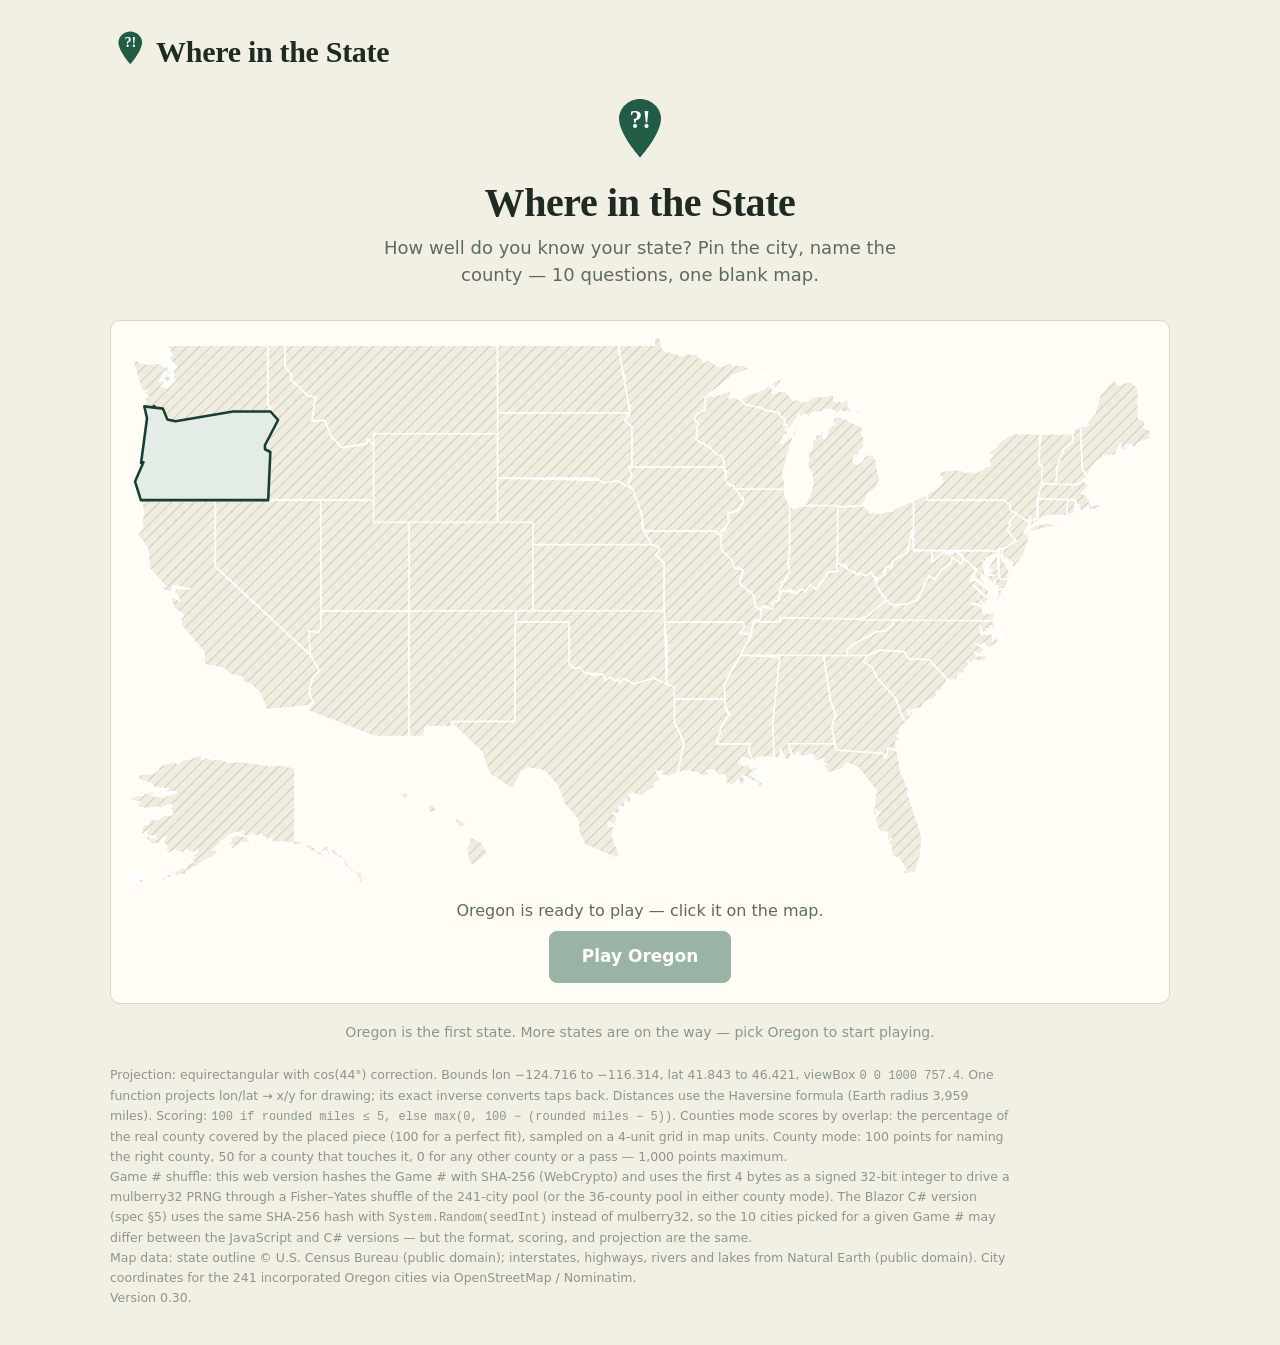
==== commit 1782ad61: "Make the game-page message area two lines tall, no bounce The message area below Confirm/Pass was on" ====
--- a/oregon-geography-game.html
+++ b/oregon-geography-game.html
@@ -217,15 +217,16 @@
   /* Two lines at the top of the map card: the buttons on the first line,
      and one unified message line below them. The message line holds the
      round's status — the guessing hint while placing, then the reveal
-     distance/points or county message after confirming. It is a single
-     line with a fixed height, so switching messages never moves the
-     buttons above it or the map below it. Landmark toggles live on the
+     distance/points or county message after confirming. It reserves two
+     lines of height at all times (long county names wrap to the second
+     line; anything longer is clamped), so switching messages never moves
+     the buttons above it or the map below it. Landmark toggles live on the
      start screen only, so nothing below the map needs a scroll to reach. */
   .game-controls { padding-bottom: 12px; margin-bottom: 12px; border-bottom: 1px solid var(--line); }
   .game-controls .btn-row { margin-top: 0; flex-wrap: nowrap; }
   .game-controls .btn-row button { flex-shrink: 0; }
-  .controls-hint { margin: 8px 0 0; min-height: 1.6rem; line-height: 1.6rem; white-space: nowrap; overflow: hidden; text-overflow: ellipsis; color: var(--muted); font-size: 13.5px; }
-  .reveal-line { margin: 8px 0 0; min-height: 1.6rem; line-height: 1.6rem; white-space: nowrap; overflow: hidden; text-overflow: ellipsis; font-weight: 700; font-size: 16px; color: var(--accent); font-variant-numeric: tabular-nums; }
+  .controls-hint { margin: 8px 0 0; min-height: 3.2rem; line-height: 1.6rem; display: -webkit-box; -webkit-line-clamp: 2; -webkit-box-orient: vertical; overflow: hidden; text-overflow: ellipsis; color: var(--muted); font-size: 13.5px; }
+  .reveal-line { margin: 8px 0 0; min-height: 3.2rem; line-height: 1.6rem; display: -webkit-box; -webkit-line-clamp: 2; -webkit-box-orient: vertical; overflow: hidden; text-overflow: ellipsis; font-weight: 700; font-size: 16px; color: var(--accent); font-variant-numeric: tabular-nums; }
   .map-frame { position: relative; width: min(100%, calc(min(56vh, 620px) * 1.3203)); margin: 0 auto; background: #f8f5ea; border: 1px solid var(--line); border-radius: 6px; overflow: hidden; }
   /* Sized by viewport height so the whole round fits on one screen;
      the width follows from the viewBox aspect ratio (1000 / 757.4).
@@ -599,7 +600,7 @@
     versions — but the format, scoring, and projection are the same.<br />
     Map data: state outline &copy; U.S. Census Bureau (public domain); interstates, highways, rivers and lakes
     from Natural Earth (public domain). City coordinates for the 241 incorporated Oregon cities via OpenStreetMap / Nominatim.<br />
-    Version 0.29.
+    Version 0.30.
   </footer>
 </div>
 
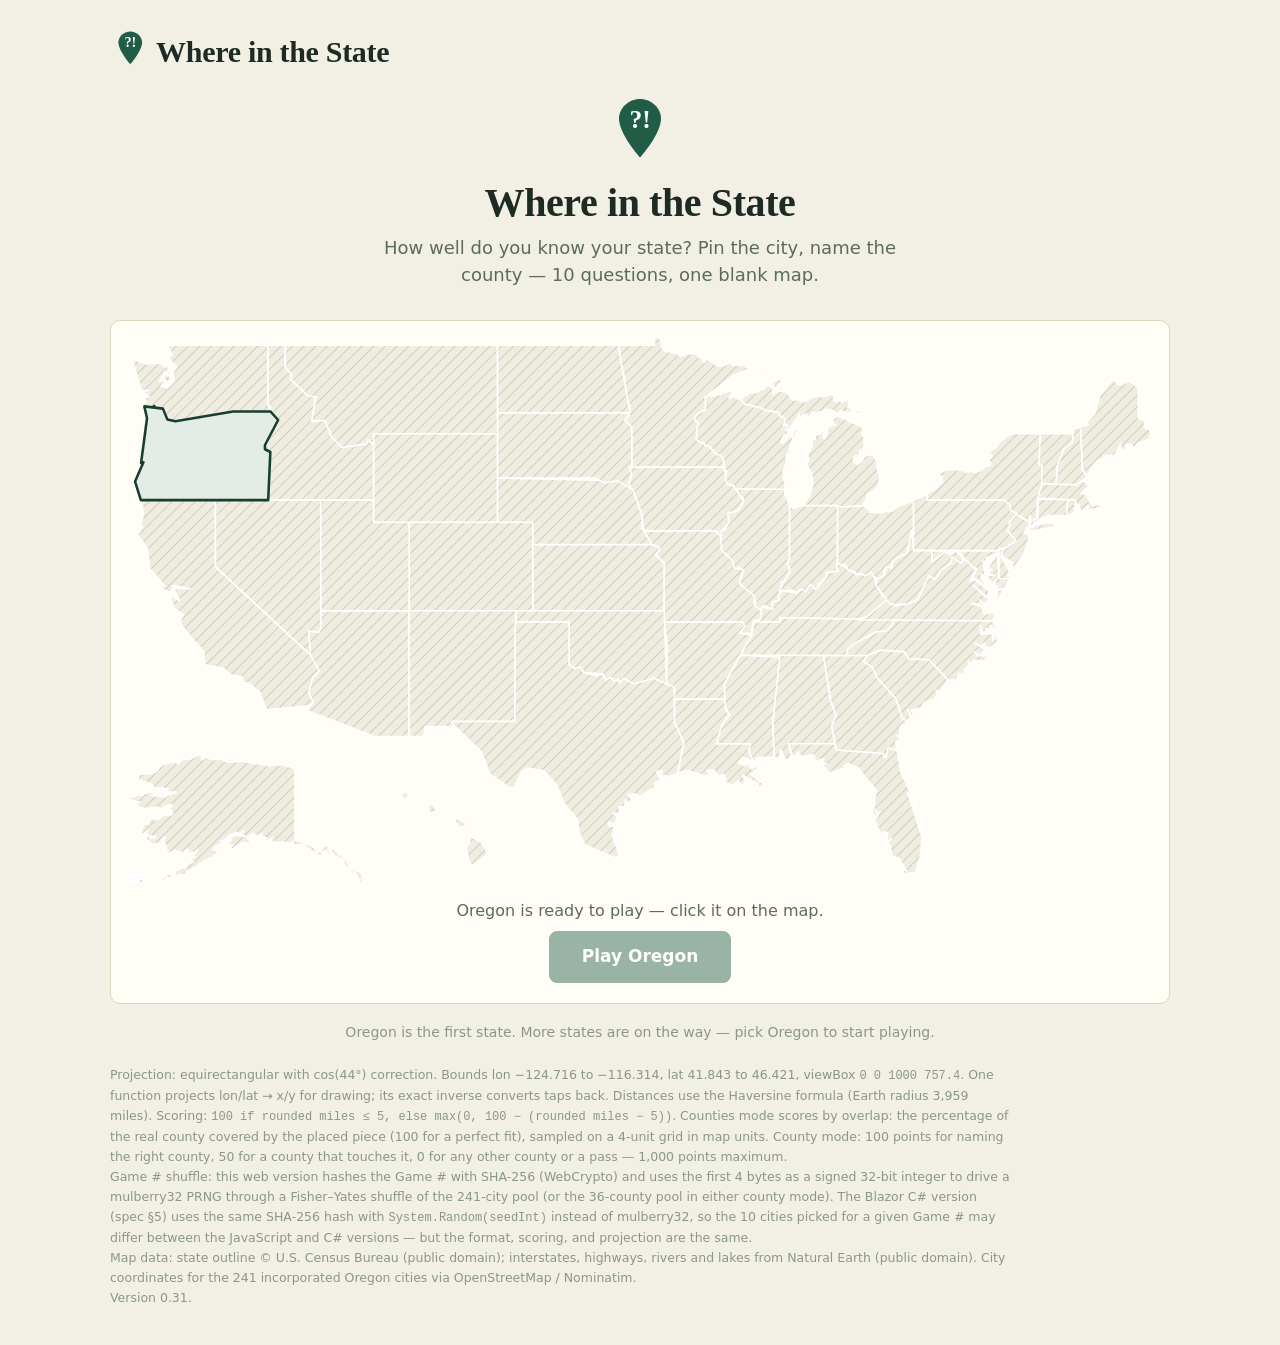
==== commit 0879af46: "Make pinch-to-zoom smoother: rAF batching, eased viewBox, incremental pinch ratio The old pinch snap" ====
--- a/oregon-geography-game.html
+++ b/oregon-geography-game.html
@@ -600,7 +600,7 @@
     versions — but the format, scoring, and projection are the same.<br />
     Map data: state outline &copy; U.S. Census Bureau (public domain); interstates, highways, rivers and lakes
     from Natural Earth (public domain). City coordinates for the 241 incorporated Oregon cities via OpenStreetMap / Nominatim.<br />
-    Version 0.30.
+    Version 0.31.
   </footer>
 </div>
 
@@ -673,6 +673,47 @@
 }
 function vbContains(vb, x, y) { return x >= vb.x && x <= vb.x + vb.w && y >= vb.y && y <= vb.y + vb.h; }
 function vbToPercent(vb, x, y) { return { left: (x - vb.x) / vb.w * 100, top: (y - vb.y) / vb.h * 100 }; }
+
+/* Smoothing: gestures write to a TARGET viewport (vbTarget), and the
+   displayed viewport (vb) eases toward it once per animation frame.
+   The displayed viewport is what the viewBox shows and what taps
+   resolve against (eventToSvg uses getScreenCTM, which reads the DOM
+   viewBox); the target is where the fingers are asking it to go. This
+   makes the zoom track the fingers without their micro-jitter — the
+   displayed viewport is a low-pass filter on the input — and batches
+   viewBox updates to the display refresh instead of writing the
+   attribute on every pointermove. When a gesture ends, vbSnapTo makes
+   the displayed viewport exactly the target, so taps and the next
+   gesture start from an exact state. */
+var VB_EASE = 0.35;     /* fraction of the gap closed per animation frame */
+var VB_EPSILON = 0.05;  /* below this gap (SVG units) the viewports count as settled */
+function vbIsSettled(vb, vbT) {
+  return Math.abs(vb.x - vbT.x) <= VB_EPSILON && Math.abs(vb.y - vbT.y) <= VB_EPSILON &&
+         Math.abs(vb.w - vbT.w) <= VB_EPSILON && Math.abs(vb.h - vbT.h) <= VB_EPSILON;
+}
+/* Move the displayed viewport one animation frame toward its target.
+   Returns true if the displayed viewport changed. Snaps exactly to the
+   target when the gap is under the epsilon, so the easing always
+   terminates and the final state is exact. */
+function vbStepTowards(vb, vbT) {
+  if (vbIsSettled(vb, vbT)) return false;
+  vb.x += (vbT.x - vb.x) * VB_EASE;
+  vb.y += (vbT.y - vb.y) * VB_EASE;
+  vb.w += (vbT.w - vb.w) * VB_EASE;
+  vb.h += (vbT.h - vb.h) * VB_EASE;
+  if (vbIsSettled(vb, vbT)) {
+    vb.x = vbT.x; vb.y = vbT.y; vb.w = vbT.w; vb.h = vbT.h;
+  } else {
+    /* Safety net: the lerp of two in-bounds viewports stays in bounds,
+       but clamp anyway so the displayed viewport can never show
+       outside the map. */
+    vb.w = Math.min(Math.max(vb.w, VB_MIN_W), W);
+    vb.h = vb.w * H / W;
+    vbClamp(vb);
+  }
+  return true;
+}
+function vbSnapTo(vb, vbT) { vb.x = vbT.x; vb.y = vbT.y; vb.w = vbT.w; vb.h = vbT.h; return vb; }
 
 /* ============ Distance (Haversine, miles, R = 3959) ============ */
 function haversineMiles(lat1, lon1, lat2, lon2) {
@@ -1339,13 +1380,40 @@
   var btnResetView = document.getElementById("btn-reset-view");
 
   /* The live map viewport (pinch-to-zoom / pan) — see the vb* helpers
-     above. The SVG's viewBox attribute is bound to it. */
+     above. The SVG's viewBox attribute is bound to it. Gestures write
+     to vbTarget; the displayed vb eases toward it once per animation
+     frame (see viewportFrame), so viewBox updates land on the display
+     refresh and finger micro-jitter is filtered out. */
   var vb = vbFull();
+  var vbTarget = vbFull();
+  var vbFramePending = false;
+  function scheduleViewportFrame() {
+    if (vbFramePending) return;
+    vbFramePending = true;
+    requestAnimationFrame(viewportFrame);
+  }
+  function viewportFrame() {
+    vbFramePending = false;
+    if (vbStepTowards(vb, vbTarget)) {
+      setViewBoxAttr();
+      updateResetBtn();
+      repositionActiveBubble();
+    }
+    if (!vbIsSettled(vb, vbTarget)) scheduleViewportFrame();
+  }
+  /* Keep the Confirm bubble with the pin / selected county / piece, or
+     hide it while it is outside the visible window. Called from the
+     animation-frame loop, so the bubble tracks the displayed viewBox. */
+  function repositionActiveBubble() {
+    if (guess) positionBubble(guess.x, guess.y);
+    else if (selectedCounty) updateSelectedBubble();
+    else if (countyDragged) updatePieceBubble();
+  }
   function setViewBoxAttr() {
     svg.setAttribute("viewBox", vb.x.toFixed(1) + " " + vb.y.toFixed(1) + " " + vb.w.toFixed(1) + " " + vb.h.toFixed(1));
   }
-  function updateResetBtn() { btnResetView.hidden = !vbIsZoomed(vb); }
-  function resetView() { vb = vbFull(); setViewBoxAttr(); updateResetBtn(); }
+  function updateResetBtn() { btnResetView.hidden = !(vbIsZoomed(vb) || vbIsZoomed(vbTarget)); }
+  function resetView() { vb = vbFull(); vbTarget = vbFull(); setViewBoxAttr(); updateResetBtn(); }
   btnResetView.addEventListener("click", resetView);
 
   function pinPath(x, y) {
@@ -1594,14 +1662,12 @@
     }
     pointers.set(ev.pointerId, { x: ev.clientX, y: ev.clientY });
     if (pointers.size === 2) {
-      /* Second finger down: this gesture is a pinch. Anchor it at the
-         midpoint between the two pointers, in the current view. */
+      /* Second finger down: this gesture is a pinch. Only the finger
+         distance is captured — the zoom is applied incrementally from
+         it (see the pointermove handler), and the anchor is recomputed
+         from the current midpoint on every move. */
       var pts = Array.from(pointers.values());
-      var midX = (pts[0].x + pts[1].x) / 2, midY = (pts[0].y + pts[1].y) / 2;
-      var anchor = vbClientToSvg(vb, gestureRect, midX, midY);
-      pinchState = { startDist: Math.hypot(pts[0].x - pts[1].x, pts[0].y - pts[1].y),
-                     startW: vb.w, anchorSvgX: anchor.x, anchorSvgY: anchor.y,
-                     anchorClientX: midX, anchorClientY: midY };
+      pinchState = { prevDist: Math.hypot(pts[0].x - pts[1].x, pts[0].y - pts[1].y) };
       pinchHappened = true;
       /* Cancel any pin or piece drag in progress — the gesture is a
          pinch now, and the drag must not fight it. */
@@ -1622,14 +1688,23 @@
     if (!pointers.has(ev.pointerId)) return;
     pointers.set(ev.pointerId, { x: ev.clientX, y: ev.clientY });
     if (pinchState && pointers.size >= 2) {
+      /* Pinch: apply the INCREMENTAL change in finger distance to the
+         target viewBox, anchored at the CURRENT midpoint. Each step is
+         relative to the previous move's distance, so the zoom is
+         continuous and immune to a stale baseline, and the anchor
+         follows the fingers when they move asymmetrically. The displayed
+         viewBox eases toward the target on the next animation frame
+         (see viewportFrame) — it is not set here. */
       var pts = Array.from(pointers.values());
       var dist = Math.hypot(pts[0].x - pts[1].x, pts[0].y - pts[1].y);
-      if (dist > 0 && pinchState.startDist > 0) {
-        vbZoomAt(vb, { x: pinchState.anchorSvgX, y: pinchState.anchorSvgY },
-          { x: pinchState.anchorClientX, y: pinchState.anchorClientY },
-          gestureRect, pinchState.startW * pinchState.startDist / dist);
-        setViewBoxAttr(); updateResetBtn();
+      if (dist > 0 && pinchState.prevDist > 0) {
+        var midX = (pts[0].x + pts[1].x) / 2, midY = (pts[0].y + pts[1].y) / 2;
+        var anchor = vbClientToSvg(vb, gestureRect, midX, midY);
+        vbZoomAt(vbTarget, anchor, { x: midX, y: midY },
+          gestureRect, vbTarget.w * pinchState.prevDist / dist);
+        scheduleViewportFrame();
       }
+      pinchState.prevDist = dist;
       return;
     }
     if (downPos && Math.hypot(ev.clientX - downPos.x, ev.clientY - downPos.y) > TAP_MOVE_PX) downMoved = true;
@@ -1639,16 +1714,14 @@
        drags the piece, so a pan would fight it. */
     if (dragging || pieceDragging || game.mode === "counties") return;
     if (pointers.size === 1 && vbIsZoomed(vb)) {
-      /* One-finger pan when zoomed: the map follows the finger. Keep
-         the Confirm bubble with the pin / selected county, or hide it
-         while it is outside the visible window. */
+      /* One-finger pan when zoomed: the map follows the finger. The pan
+         moves the TARGET viewport; the displayed viewport eases toward
+         it on the next animation frame (see viewportFrame), which also
+         keeps the Confirm bubble with the pin / selected county. */
       var dx = ev.clientX - panLast.x, dy = ev.clientY - panLast.y;
       panLast = { x: ev.clientX, y: ev.clientY };
-      vbPan(vb, dx, dy, gestureRect);
-      setViewBoxAttr();
-      if (guess) positionBubble(guess.x, guess.y);
-      else if (selectedCounty) updateSelectedBubble();
-      else if (countyDragged) updatePieceBubble();
+      vbPan(vbTarget, dx, dy, gestureRect);
+      scheduleViewportFrame();
     }
   });
   function endGesture(ev) {
@@ -1666,10 +1739,14 @@
       return;
     }
     if (pointers.size > 0) return;
-    /* Gesture over. A tap that started zoomed in — one pointer, no
-       pinch, minimal movement — acts here (at full view the mode
-       handlers already acted on pointerdown). Counties mode has no tap
-       action; the piece is dragged, not tapped. */
+    /* Gesture over. Snap the displayed viewport to the target first,
+       so the tap (if any) resolves against the exact final view. */
+    vbSnapTo(vb, vbTarget);
+    setViewBoxAttr(); updateResetBtn();
+    /* A tap that started zoomed in — one pointer, no pinch, minimal
+       movement — acts here (at full view the mode handlers already
+       acted on pointerdown). Counties mode has no tap action; the
+       piece is dragged, not tapped. */
     var wasTap = wasZoomedAtDown && !pinchHappened && !downMoved;
     pinchState = null; panLast = null; gestureRect = null;
     downPos = null; downMoved = false; pinchHappened = false; wasZoomedAtDown = false;
@@ -1689,6 +1766,9 @@
     if (pointers.size === 0) {
       pinchState = null; panLast = null; gestureRect = null;
       downPos = null; downMoved = false; pinchHappened = false; wasZoomedAtDown = false;
+      /* Gesture over: snap the displayed viewport to the target. */
+      vbSnapTo(vb, vbTarget);
+      setViewBoxAttr(); updateResetBtn();
     }
   });
 
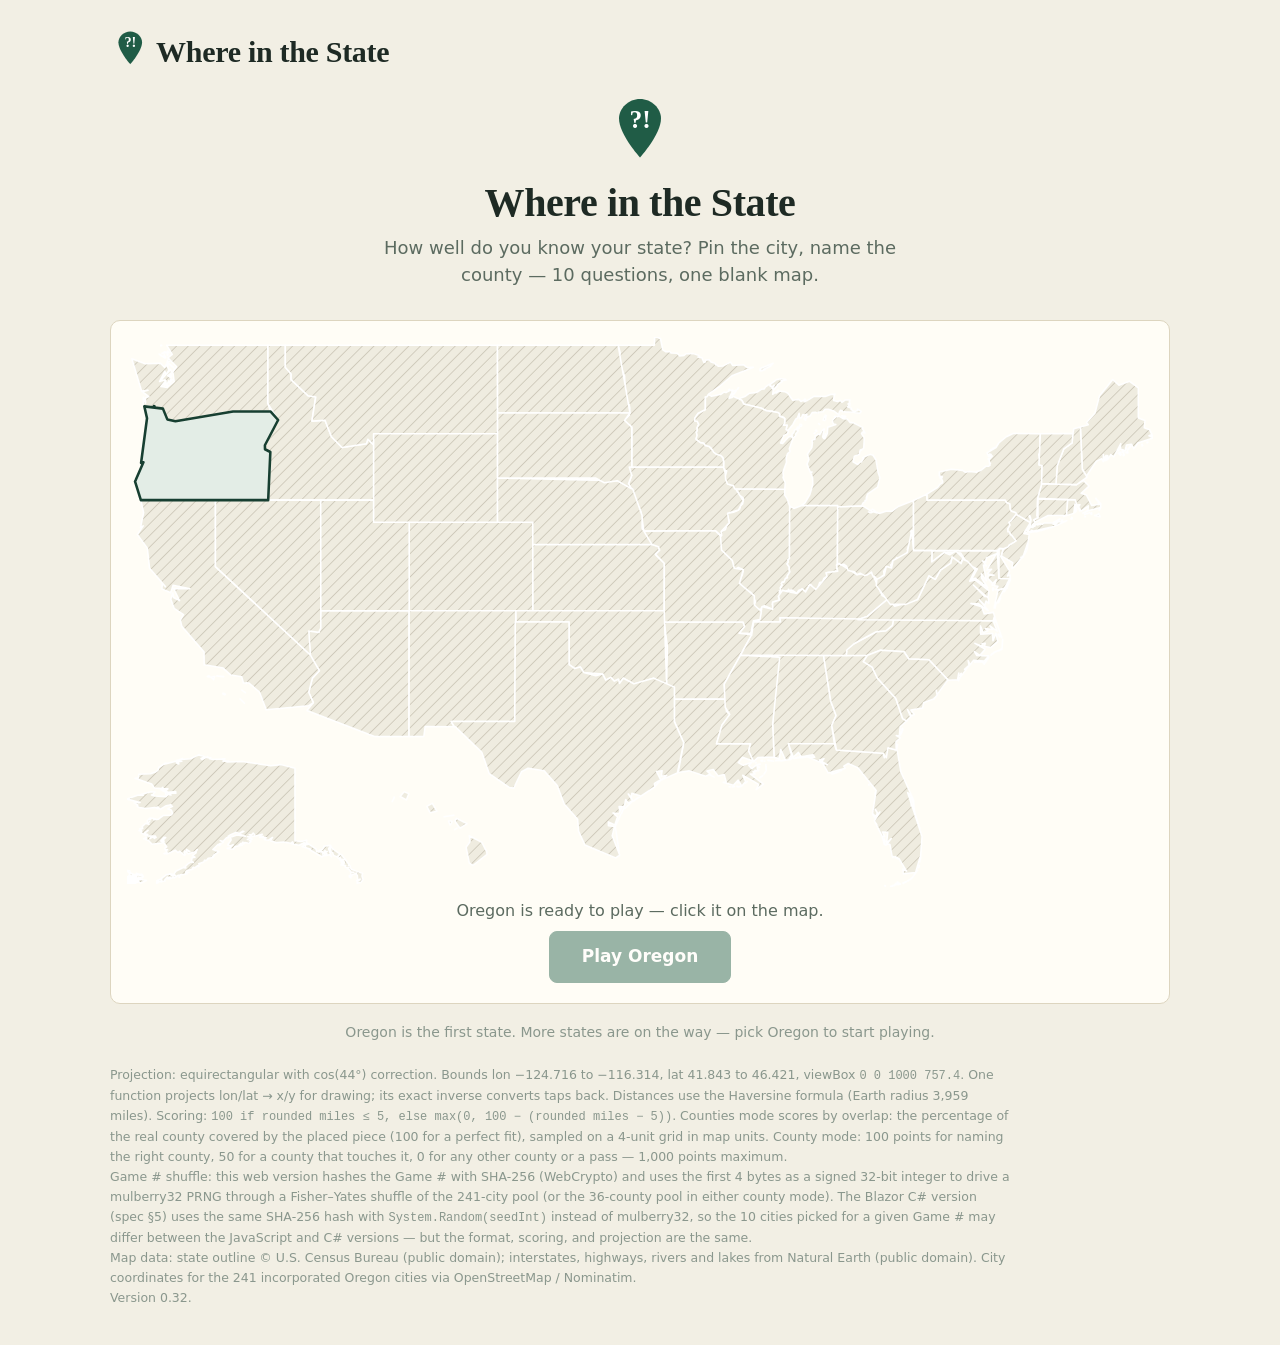
==== commit 339eb392: "JS-owned gestures: pinch/pan updates the viewBox directly in the DOM; Blazor syncs only on gesture e" ====
--- a/oregon-geography-game.html
+++ b/oregon-geography-game.html
@@ -600,7 +600,7 @@
     versions — but the format, scoring, and projection are the same.<br />
     Map data: state outline &copy; U.S. Census Bureau (public domain); interstates, highways, rivers and lakes
     from Natural Earth (public domain). City coordinates for the 241 incorporated Oregon cities via OpenStreetMap / Nominatim.<br />
-    Version 0.31.
+    Version 0.32.
   </footer>
 </div>
 
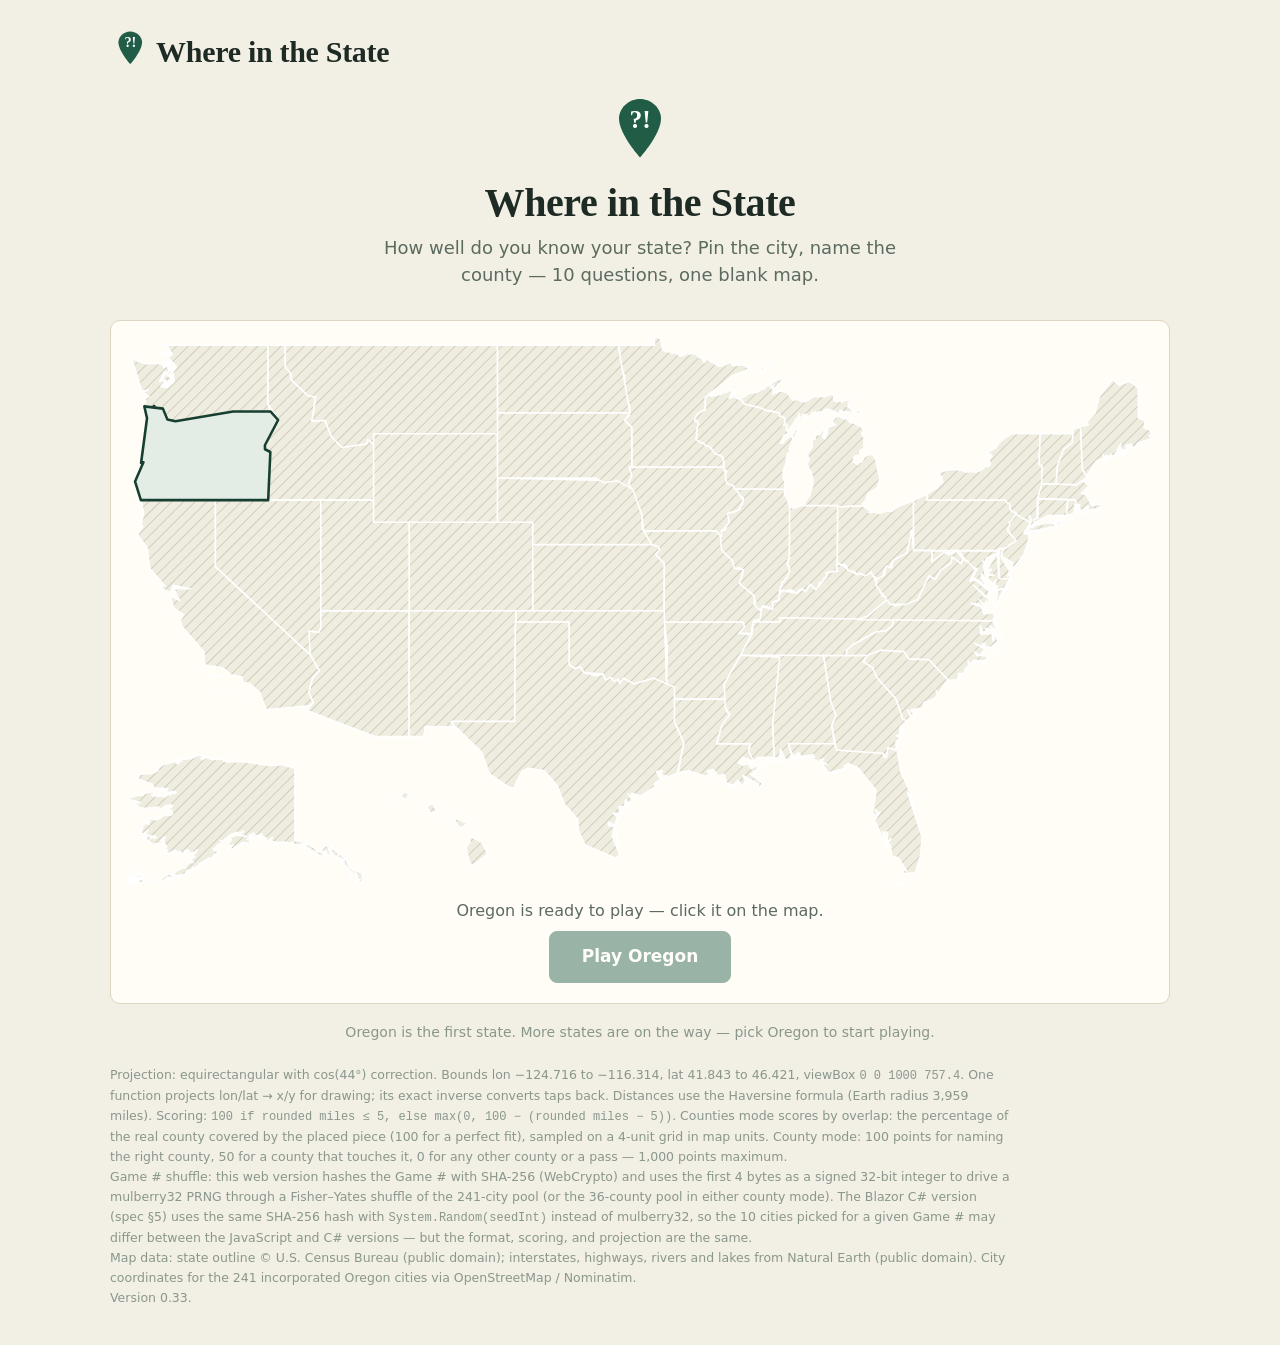
==== commit 6ba304a3: "Fix pin placement: add missing mapGestureAttach/Reset/Detach wrappers (0.33)" ====
--- a/oregon-geography-game.html
+++ b/oregon-geography-game.html
@@ -600,7 +600,7 @@
     versions — but the format, scoring, and projection are the same.<br />
     Map data: state outline &copy; U.S. Census Bureau (public domain); interstates, highways, rivers and lakes
     from Natural Earth (public domain). City coordinates for the 241 incorporated Oregon cities via OpenStreetMap / Nominatim.<br />
-    Version 0.32.
+    Version 0.33.
   </footer>
 </div>
 
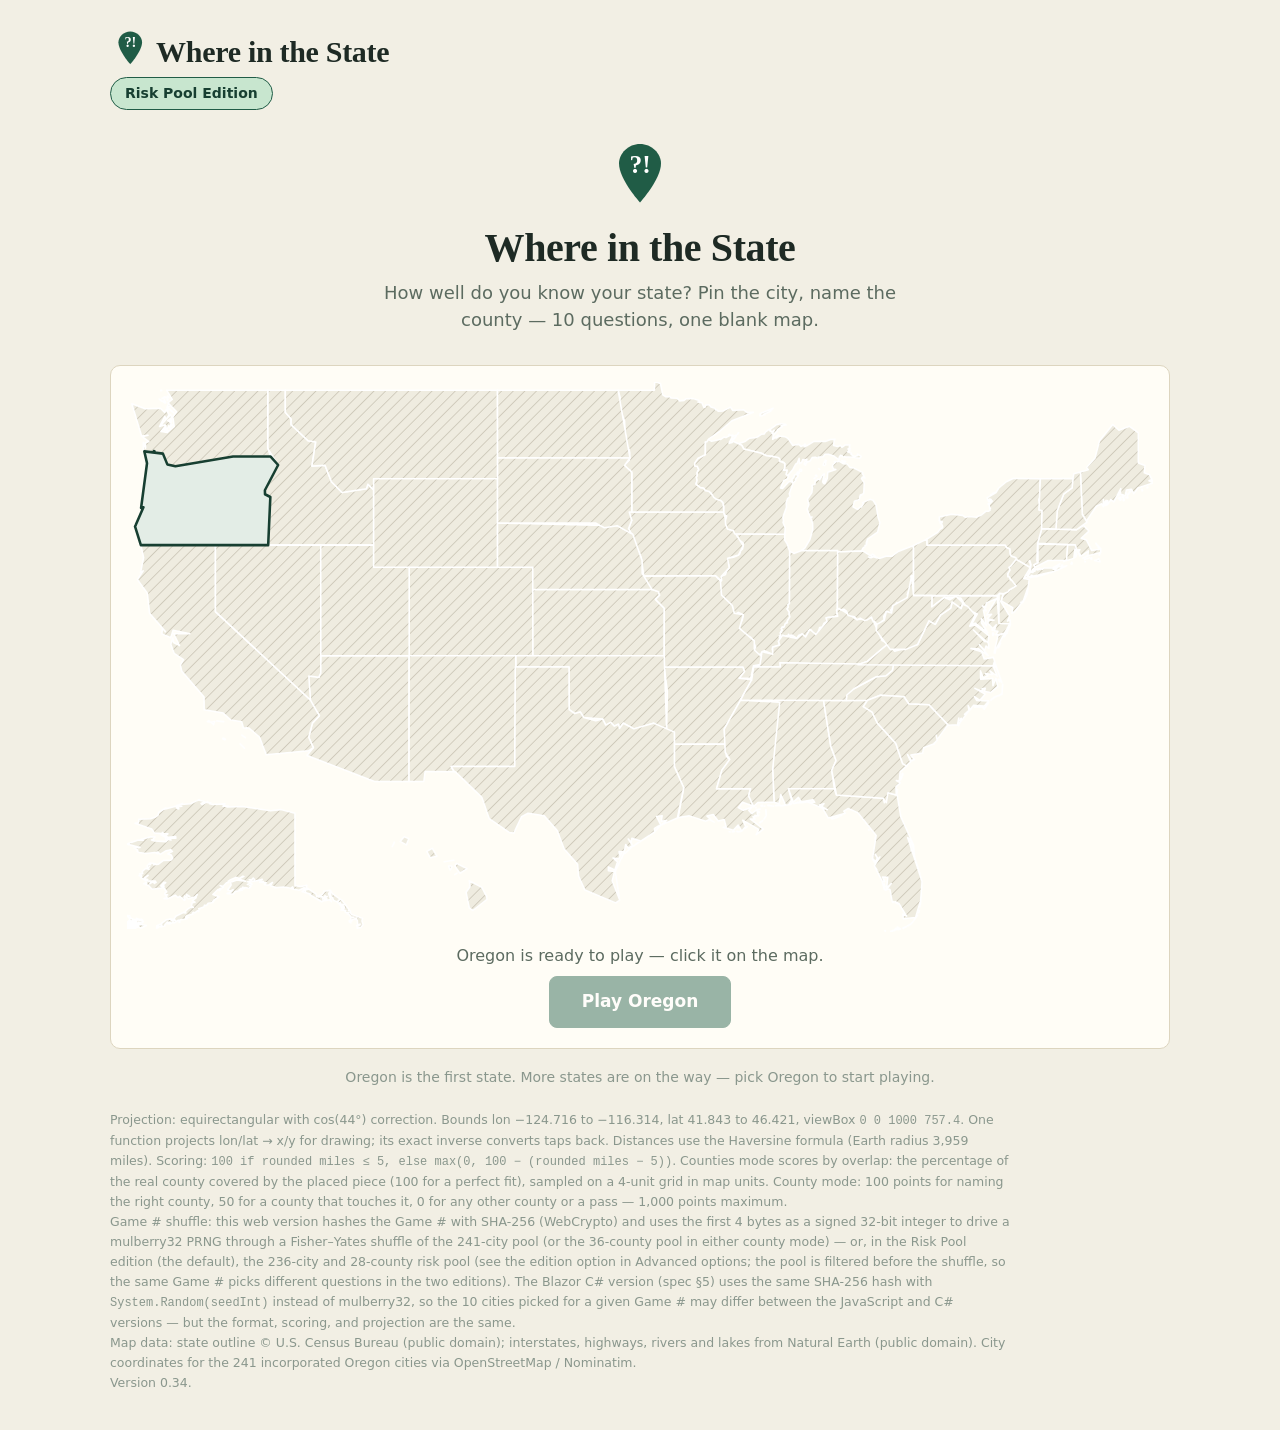
==== commit 6dba15e2: "Risk Pool Edition: limit the question pool to risk pool members, badge, City & County List option (d" ====
--- a/oregon-geography-game.html
+++ b/oregon-geography-game.html
@@ -115,6 +115,16 @@
     display: inline-block; font-weight: 700; font-size: 18px;
     border: 1px solid var(--line); background: var(--panel-soft);
     border-radius: 8px; padding: 10px 16px; margin-bottom: 4px;
+  }
+  /* The edition badge: a pill directly beneath the header, at the top of
+     the game page content, naming the edition being played ("Risk Pool
+     Edition"). Pale green fill and dark green text, like the selected
+     mode button. Only shown for the Risk Pool edition; the All edition
+     shows no badge. */
+  .edition-badge {
+    display: inline-block; font-weight: 700; font-size: 14px; color: #173f31;
+    background: #c8e6cf; border: 1px solid var(--accent); border-radius: 999px;
+    padding: 5px 14px; margin: 0 0 12px;
   }
   .toggle-row { display: flex; gap: 8px; flex-wrap: wrap; }
   .toggle {
@@ -354,6 +364,13 @@
   <header>
     <h1 id="game-title"><svg class="wordmark-logo" viewBox="0 0 96 96" aria-hidden="true"><path class="pin-fill" d="M48 8 C32.5 8 20 20.5 20 34 C20 55 48 86 48 86 C48 86 76 55 76 34 C76 20.5 63.5 8 48 8 Z" /><text class="mark-fill" x="48" y="46" text-anchor="middle" font-family="Georgia, 'Times New Roman', serif" font-weight="700" font-size="34">?!</text></svg><span id="game-title-text">Where in the State</span></h1>
   </header>
+  <!-- The edition badge: directly beneath the header, at the top of the
+       game page content, so the player knows which edition they are
+       playing before they start — on the start screen and during play.
+       Only for the Risk Pool edition (the default); the All edition
+       shows no badge. Hidden on the splash page (no game in progress),
+       shown by updateEditionBadge when a game screen is shown. -->
+  <p id="edition-badge" class="edition-badge" hidden>Risk Pool Edition</p>
 
   <!-- ================= SPLASH / WELCOME ================= -->
   <section id="screen-splash" class="screen" aria-label="Welcome">
@@ -485,6 +502,12 @@
         <button type="button" class="toggle" data-layer="lake" aria-pressed="true"><span class="swatch fill"></span>Lakes</button>
       </div>
       <p class="muted small" style="margin-top:12px">Landmarks are for orientation only — they don&rsquo;t affect scoring. Your choices stay in effect during play.</p>
+      <h2>City &amp; County List</h2>
+      <div class="mode-switch-row" role="group" aria-label="City and county list">
+        <button type="button" class="mode-switch" data-edition="risk-pool" aria-pressed="true">Risk Pool</button>
+        <button type="button" class="mode-switch" data-edition="all" aria-pressed="false">All</button>
+      </div>
+      <p class="muted small" style="margin-top:12px" id="edition-hint">Risk Pool limits the game to the risk pool&rsquo;s 236 cities and 28 counties. All uses the full list of 241 cities and 36 counties.</p>
       </div>
     </div>
   </section>
@@ -594,13 +617,15 @@
     1,000 points maximum.<br />
     Game # shuffle: this web version hashes the Game # with SHA-256 (WebCrypto) and uses the first 4 bytes as a
     signed 32-bit integer to drive a mulberry32 PRNG through a Fisher&ndash;Yates shuffle of the 241-city pool
-    (or the 36-county pool in either county mode).
+    (or the 36-county pool in either county mode) — or, in the Risk Pool edition (the default), the 236-city
+    and 28-county risk pool (see the edition option in Advanced options; the pool is filtered before the
+    shuffle, so the same Game # picks different questions in the two editions).
     The Blazor C# version (spec &sect;5) uses the same SHA-256 hash with <code>System.Random(seedInt)</code>
     instead of mulberry32, so the 10 cities picked for a given Game # may differ between the JavaScript and C#
     versions — but the format, scoring, and projection are the same.<br />
     Map data: state outline &copy; U.S. Census Bureau (public domain); interstates, highways, rivers and lakes
     from Natural Earth (public domain). City coordinates for the 241 incorporated Oregon cities via OpenStreetMap / Nominatim.<br />
-    Version 0.33.
+    Version 0.34.
   </footer>
 </div>
 
@@ -609,6 +634,7 @@
 <script type="application/json" id="data-landmarks">{"type":"FeatureCollection","features":[{"type":"Feature","properties":{"layer":"interstate","name":"I-5"},"geometry":{"type":"LineString","coordinates":[[-123.36422,43.15832],[-123.37811,43.16874],[-123.36075,43.20521],[-123.35207,43.29725],[-123.33296,43.35456],[-123.34165,43.39102],[-123.32254,43.50217],[-123.29302,43.5369],[-123.28434,43.56121],[-123.22008,43.61157],[-123.21835,43.64283],[-123.20098,43.69493],[-123.20967,43.71577],[-123.20098,43.72792],[-123.16451,43.75397],[-123.11415,43.74703],[-123.09158,43.75224],[-123.04469,43.79739],[-123.0169,43.86685],[-123.00301,43.93979],[-123.00475,43.99536],[-123.04469,44.04051],[-123.04642,44.07003]]}},{"type":"Feature","properties":{"layer":"interstate","name":"I-84"},"geometry":{"type":"LineString","coordinates":[[-118.80393,45.66249],[-118.71188,45.65902],[-118.63895,45.60345],[-118.59032,45.58261],[-118.47571,45.5965],[-118.45313,45.57913],[-118.46182,45.5444],[-118.3472,45.41416],[-118.31247,45.38464],[-118.18049,45.33948],[-118.10755,45.34817],[-118.05372,45.32906],[-118.03461,45.30475],[-118.01898,45.26307],[-118.01551,45.24397],[-118.02072,45.20577],[-117.96515,45.17103],[-117.95994,45.16061],[-117.96515,45.13283],[-117.94431,45.05989],[-117.92173,45.01474],[-117.8158,44.91402],[-117.80538,44.75078],[-117.77412,44.72473],[-117.66124,44.67784],[-117.52232,44.64311],[-117.42159,44.56149],[-117.40423,44.53544],[-117.37297,44.51634],[-117.33129,44.46598],[-117.30351,44.41562],[-117.28961,44.34615],[-117.26878,44.3201],[-117.22362,44.29579],[-117.15069,44.21417],[-117.11248,44.14644],[-117.03955,44.09608],[-116.95271,44.02488]]}},{"type":"Feature","properties":{"layer":"interstate","name":"I-5"},"geometry":{"type":"LineString","coordinates":[[-122.64527,45.71632],[-122.71821,45.87609],[-122.75641,45.92472],[-122.82414,45.97508],[-122.85193,46.01502],[-122.8745,46.09317],[-122.89708,46.14526],[-122.89881,46.17652],[-122.88145,46.24599],[-122.91271,46.30329],[-122.90402,46.3797],[-122.89629,46.4]]}},{"type":"Feature","properties":{"layer":"interstate","name":"I-5"},"geometry":{"type":"LineString","coordinates":[[-122.64527,45.71632],[-122.66264,45.67638],[-122.66611,45.61734]]}},{"type":"Feature","properties":{"layer":"interstate","name":"I-205"},"geometry":{"type":"LineString","coordinates":[[-122.64527,45.71632],[-122.58623,45.66944],[-122.57233,45.65033],[-122.5567,45.59129]]}},{"type":"Feature","properties":{"layer":"interstate","name":"I-5"},"geometry":{"type":"LineString","coordinates":[[-122.66611,45.61734],[-122.67306,45.59303],[-122.66958,45.54614],[-122.67653,45.51662]]}},{"type":"Feature","properties":{"layer":"interstate","name":"I-205"},"geometry":{"type":"LineString","coordinates":[[-122.5567,45.59129],[-122.5567,45.53572]]}},{"type":"Feature","properties":{"layer":"interstate","name":"I-84"},"geometry":{"type":"LineString","coordinates":[[-122.5567,45.53572],[-122.5567,45.53051]]}},{"type":"Feature","properties":{"layer":"interstate","name":"I-5"},"geometry":{"type":"LineString","coordinates":[[-122.67653,45.51662],[-122.62096,45.53225],[-122.57928,45.5253],[-122.5567,45.53051]]}},{"type":"Feature","properties":{"layer":"interstate","name":"I-5"},"geometry":{"type":"LineString","coordinates":[[-122.67653,45.51662],[-122.68869,45.48188],[-122.74599,45.44194],[-122.74599,45.37248]]}},{"type":"Feature","properties":{"layer":"interstate","name":"I-205"},"geometry":{"type":"LineString","coordinates":[[-122.5567,45.53051],[-122.5567,45.44889],[-122.56365,45.40374],[-122.5706,45.38464],[-122.59491,45.35338],[-122.61749,45.34469],[-122.66264,45.36206],[-122.74599,45.37248]]}},{"type":"Feature","properties":{"layer":"interstate","name":"I-82"},"geometry":{"type":"LineString","coordinates":[[-119.19987,46.15916],[-119.20682,46.114],[-119.22071,46.08101],[-119.21723,46.04107],[-119.24155,46.01328],[-119.31969,45.97681],[-119.3388,45.96119],[-119.33706,45.94035],[-119.3249,45.92645],[-119.33011,45.9143]]}},{"type":"Feature","properties":{"layer":"interstate","name":"I-84"},"geometry":{"type":"LineString","coordinates":[[-121.14312,45.60518],[-121.18306,45.59824],[-121.21605,45.61387],[-121.21085,45.64686],[-121.21779,45.65728],[-121.30462,45.68507],[-121.46786,45.69201],[-121.54948,45.71632],[-121.59289,45.70417],[-121.73356,45.6868],[-121.81171,45.69375],[-121.84991,45.6868],[-121.935,45.6347],[-122.08782,45.59824],[-122.15902,45.57566],[-122.22328,45.54614]]}},{"type":"Feature","properties":{"layer":"interstate","name":"I-84"},"geometry":{"type":"LineString","coordinates":[[-121.13964,45.60345],[-121.08407,45.64339],[-121.00593,45.6486],[-120.93646,45.64339],[-120.9191,45.6347],[-120.90694,45.63644],[-120.86179,45.66423],[-120.81837,45.67291]]}},{"type":"Feature","properties":{"layer":"interstate","name":"I-82"},"geometry":{"type":"LineString","coordinates":[[-119.33011,45.91256],[-119.33359,45.88477],[-119.35616,45.85699],[-119.38568,45.79274]]}},{"type":"Feature","properties":{"layer":"interstate","name":"I-84"},"geometry":{"type":"LineString","coordinates":[[-120.81837,45.67465],[-120.68118,45.71111],[-120.63603,45.73716],[-120.60998,45.74237],[-120.49016,45.69549],[-120.46064,45.69028],[-120.39986,45.69201],[-120.30087,45.70764],[-120.28177,45.71632],[-120.25572,45.71459],[-120.18104,45.72848],[-120.13589,45.76842],[-120.06469,45.78058],[-119.98655,45.8101],[-119.88756,45.82747],[-119.69306,45.84831],[-119.64617,45.84831],[-119.57497,45.8292],[-119.38568,45.79794]]}},{"type":"Feature","properties":{"layer":"interstate","name":"I-84"},"geometry":{"type":"LineString","coordinates":[[-119.38568,45.79274],[-119.23286,45.77016],[-119.08699,45.74064],[-118.80393,45.66249]]}},{"type":"Feature","properties":{"layer":"interstate","name":"I-5"},"geometry":{"type":"LineString","coordinates":[[-123.06032,44.62922],[-123.04642,44.69521],[-123.05164,44.72647],[-123.04295,44.76814],[-123.00648,44.83761],[-122.99085,45.02342],[-122.96307,45.0651],[-122.79809,45.24571],[-122.77725,45.28391],[-122.77378,45.33948],[-122.74599,45.37248]]}},{"type":"Feature","properties":{"layer":"interstate","name":"I-5"},"geometry":{"type":"LineString","coordinates":[[-123.04642,44.07003],[-123.04295,44.11692],[-123.06205,44.17249],[-123.06032,44.62922]]}},{"type":"Feature","properties":{"layer":"interstate","name":"I-84"},"geometry":{"type":"LineString","coordinates":[[-116.95271,44.02488],[-116.95445,44.02314]]}},{"type":"Feature","properties":{"layer":"interstate","name":"I-84"},"geometry":{"type":"LineString","coordinates":[[-116.95445,44.02314],[-116.9423,44.00752]]}},{"type":"Feature","properties":{"layer":"interstate","name":"I-84"},"geometry":{"type":"LineString","coordinates":[[-116.9423,44.00752],[-116.91277,43.97452]]}},{"type":"Feature","properties":{"layer":"interstate","name":"I-5"},"geometry":{"type":"LineString","coordinates":[[-122.86582,42.32476],[-122.76162,42.24487],[-122.66958,42.19451],[-122.64006,42.14068],[-122.60707,42.10074]]}},{"type":"Feature","properties":{"layer":"interstate","name":"I-5"},"geometry":{"type":"LineString","coordinates":[[-122.6088,42.10247],[-122.60186,42.08337],[-122.60707,42.05906],[-122.60186,42.03822],[-122.61575,42.00696],[-122.56716,41.9]]}},{"type":"Feature","properties":{"layer":"interstate","name":"I-5"},"geometry":{"type":"LineString","coordinates":[[-123.36596,43.16006],[-123.36596,43.12706],[-123.35554,43.10796],[-123.36075,43.07844],[-123.3347,43.05586],[-123.33296,43.04371],[-123.32254,43.03329],[-123.3017,43.02808],[-123.29649,43.01766],[-123.32254,42.99508],[-123.33644,42.97424],[-123.33644,42.95861],[-123.32602,42.94819],[-123.29302,42.94646],[-123.27913,42.93777],[-123.2635,42.90131],[-123.24266,42.8961],[-123.23745,42.8822],[-123.26176,42.82316],[-123.25134,42.80927],[-123.25655,42.78669],[-123.27218,42.77453],[-123.35728,42.7589],[-123.37117,42.74675],[-123.37291,42.70507],[-123.38853,42.69291],[-123.39027,42.68076],[-123.37985,42.66339],[-123.38853,42.63734],[-123.37985,42.62692],[-123.38853,42.59219],[-123.36422,42.55572],[-123.36943,42.51057],[-123.36422,42.49147],[-123.31733,42.46021],[-123.30691,42.43937],[-123.2444,42.42548],[-123.20793,42.42374],[-123.1732,42.43069],[-123.15583,42.41159],[-123.13846,42.40638],[-123.09158,42.42721],[-123.069,42.43069],[-122.93702,42.39943],[-122.88318,42.36296],[-122.86582,42.32476]]}},{"type":"Feature","properties":{"layer":"interstate","name":"I-5"},"geometry":{"type":"LineString","coordinates":[[-122.22154,45.54787],[-122.31185,45.53398],[-122.37957,45.54267],[-122.42993,45.53398],[-122.53934,45.54093],[-122.5567,45.53572]]}},{"type":"Feature","properties":{"layer":"highway","name":"140"},"geometry":{"type":"LineString","coordinates":[[-119.13301,41.9],[-119.26412,41.92013],[-119.29364,41.96354],[-119.3058,41.99307]]}},{"type":"Feature","properties":{"layer":"highway","name":"140"},"geometry":{"type":"LineString","coordinates":[[-119.3058,41.9948],[-119.39784,42.00001],[-119.47599,42.01738],[-119.48467,42.02432],[-119.48988,42.05385],[-119.64096,42.09032],[-119.70348,42.09379],[-119.73648,42.10247],[-119.76079,42.11463],[-119.80247,42.16499],[-119.82331,42.17541],[-119.97265,42.18583],[-120.04212,42.21188],[-120.08901,42.2223],[-120.12721,42.21361],[-120.24009,42.22056],[-120.34081,42.25703]]}},{"type":"Feature","properties":{"layer":"highway","name":"78"},"geometry":{"type":"LineString","coordinates":[[-119.05747,43.58726],[-118.98106,43.58552],[-118.79177,43.44486],[-118.61116,43.43791],[-118.58859,43.4136],[-118.59206,43.38755],[-118.58338,43.27988],[-118.48786,43.23126],[-118.31594,43.17569],[-118.23953,43.10275],[-118.2048,43.08365],[-118.1718,43.04892],[-118.08671,43.00376],[-118.0433,42.95167],[-117.85401,42.77974]]}},{"type":"Feature","properties":{"layer":"highway","name":"26"},"geometry":{"type":"LineString","coordinates":[[-123.06726,45.6156],[-123.11589,45.64165],[-123.15062,45.65033],[-123.21314,45.69028],[-123.23571,45.70764],[-123.24787,45.73369],[-123.27218,45.74758],[-123.34165,45.78058],[-123.41979,45.77363],[-123.48057,45.80489],[-123.4962,45.81705],[-123.49794,45.82747],[-123.5292,45.84483],[-123.57261,45.86394],[-123.59692,45.8622],[-123.61777,45.88825],[-123.71154,45.90909],[-123.76017,45.90388],[-123.82095,45.90909],[-123.86957,45.9004],[-123.92167,45.93687]]}},{"type":"Feature","properties":{"layer":"highway","name":"101"},"geometry":{"type":"LineString","coordinates":[[-123.93035,45.16409],[-123.92514,45.17624],[-123.88867,45.20403],[-123.84873,45.2596],[-123.82095,45.28565],[-123.83484,45.32733],[-123.814,45.34643],[-123.80358,45.37769],[-123.83657,45.44368],[-123.84005,45.49751],[-123.88694,45.53051],[-123.89736,45.55135],[-123.88346,45.5635],[-123.8852,45.57045],[-123.91993,45.5635],[-123.93556,45.57913],[-123.93904,45.59476],[-123.93209,45.6347],[-123.91819,45.65902],[-123.91472,45.68507],[-123.88346,45.68159],[-123.86436,45.69201],[-123.87652,45.70764],[-123.90257,45.7198]]}},{"type":"Feature","properties":{"layer":"highway","name":"199"},"geometry":{"type":"LineString","coordinates":[[-123.71675,41.99654],[-123.71849,41.98091],[-123.74975,41.96702],[-123.7428,41.94792],[-123.77232,41.91666],[-123.77565,41.9]]}},{"type":"Feature","properties":{"layer":"highway","name":"95"},"geometry":{"type":"LineString","coordinates":[[-116.91277,43.97452],[-116.93882,43.91374],[-116.94924,43.87206],[-116.94751,43.83907],[-116.93535,43.79391],[-116.91104,43.76266],[-116.91277,43.6463],[-116.91798,43.62199],[-116.93014,43.60984],[-116.93535,43.59247],[-116.93014,43.57163],[-116.89367,43.54732],[-116.85199,43.54732],[-116.84852,43.5369],[-116.86241,43.50911],[-116.86068,43.43097],[-116.87109,43.41013],[-116.91798,43.37019],[-116.99613,43.27641],[-117.02739,43.2521]]}},{"type":"Feature","properties":{"layer":"highway","name":"26"},"geometry":{"type":"LineString","coordinates":[[-121.17264,44.27148],[-121.07713,44.26279],[-121.03718,44.24369],[-121.01114,44.24196],[-120.94688,44.2489],[-120.93299,44.26801],[-120.86179,44.301],[-120.6916,44.31142],[-120.64298,44.301],[-120.61693,44.30274],[-120.59783,44.31489],[-120.47279,44.4434],[-120.3877,44.4955],[-120.35991,44.54586],[-120.30087,44.55975],[-120.26093,44.59101],[-120.24009,44.59796],[-120.21057,44.59448],[-119.96571,44.52155],[-119.89451,44.52155],[-119.84935,44.55281],[-119.81636,44.55975],[-119.75037,44.53718],[-119.67222,44.52155],[-119.63228,44.52849],[-119.60276,44.4955],[-119.51246,44.4625],[-119.28843,44.43646],[-119.22418,44.41562],[-119.11477,44.42603]]}},{"type":"Feature","properties":{"layer":"highway","name":"20"},"geometry":{"type":"LineString","coordinates":[[-122.01141,44.41388],[-122.04267,44.41388],[-122.10693,44.39304],[-122.16424,44.39651],[-122.19723,44.38436],[-122.27538,44.4052],[-122.38826,44.40172],[-122.41257,44.3913],[-122.42299,44.39651],[-122.50113,44.38783],[-122.62617,44.40693],[-122.74426,44.39651],[-122.76683,44.41214],[-122.83456,44.4955],[-122.89708,44.51981],[-122.92139,44.58407],[-122.94744,44.62574],[-122.95959,44.63095],[-123.06032,44.62922]]}},{"type":"Feature","properties":{"layer":"highway","name":"140"},"geometry":{"type":"LineString","coordinates":[[-122.87624,42.34386],[-122.84845,42.422],[-122.77725,42.43243],[-122.70605,42.46889],[-122.67306,42.44111],[-122.62096,42.43069],[-122.52892,42.39769],[-122.47682,42.39075],[-122.20939,42.39769],[-122.15208,42.44111],[-122.10345,42.44979],[-121.97321,42.34386],[-121.90722,42.27613],[-121.82734,42.21882],[-121.80129,42.19104]]}},{"type":"Feature","properties":{"layer":"highway","name":"395"},"geometry":{"type":"LineString","coordinates":[[-118.95674,44.42256],[-119.07831,44.41041],[-119.11304,44.41909],[-119.10783,44.43124],[-119.0731,44.43819],[-119.04531,44.45556],[-119.03142,44.47813],[-119.02968,44.49897],[-119.03489,44.51634],[-119.06962,44.54412],[-119.10609,44.56844],[-119.1304,44.57191],[-119.14603,44.60491],[-119.14777,44.63095],[-119.1304,44.6761],[-119.10435,44.71431],[-119.0731,44.80635],[-119.07136,44.84108],[-119.06268,44.84629],[-119.0401,44.83414],[-119.02447,44.84455],[-119.00884,44.88623],[-119.00537,44.93833],[-118.97237,44.97306],[-118.94112,44.99043],[-118.95154,45.00085],[-118.99321,45.00953],[-118.97411,45.05468],[-118.98974,45.07379],[-118.97758,45.12241],[-118.95501,45.14498],[-118.95154,45.1693],[-118.9689,45.2405],[-118.96716,45.28912],[-118.99495,45.29607],[-119.00363,45.30649],[-119.00537,45.33948],[-118.99495,45.35685],[-118.98974,45.39158],[-118.99842,45.44194],[-118.97411,45.46105],[-118.85429,45.46452],[-118.80566,45.5062],[-118.78656,45.53746],[-118.78482,45.5583],[-118.80566,45.60518],[-118.80393,45.66249]]}},{"type":"Feature","properties":{"layer":"highway","name":"26"},"geometry":{"type":"LineString","coordinates":[[-117.23057,43.98494],[-117.28267,44.06482],[-117.39034,44.11866],[-117.49801,44.23675],[-117.85227,44.30621],[-118.09539,44.33573],[-118.10755,44.35136],[-118.11276,44.39825],[-118.12665,44.41909],[-118.2048,44.45208],[-118.23953,44.48855],[-118.28642,44.51113],[-118.31247,44.53197],[-118.4375,44.58059],[-118.58859,44.5476],[-118.66847,44.47292],[-118.8786,44.41909],[-118.96369,44.42951]]}},{"type":"Feature","properties":{"layer":"highway","name":"395"},"geometry":{"type":"LineString","coordinates":[[-120.34081,42.18756],[-120.34081,42.16846],[-120.30087,42.066],[-120.29045,41.9948],[-120.2974,41.9566],[-120.33221,41.9]]}},{"type":"Feature","properties":{"layer":"highway","name":"97"},"geometry":{"type":"LineString","coordinates":[[-121.17264,44.27148],[-121.1848,44.33747],[-121.17959,44.37741],[-121.19869,44.4052],[-121.2039,44.4243],[-121.20042,44.48161],[-121.18827,44.51981],[-121.13443,44.63443],[-121.07192,44.70042],[-121.03198,44.75773],[-121.01808,44.76641],[-120.9764,44.77162],[-120.9191,44.8324],[-120.92952,44.89144],[-120.99377,45.00432],[-120.98856,45.01127],[-120.99898,45.04253],[-121.05108,45.14325],[-121.07886,45.17277],[-121.11707,45.16582],[-121.12401,45.17798],[-121.12575,45.20577],[-121.1188,45.2266],[-121.14312,45.23703],[-121.15875,45.23529],[-121.19174,45.26481],[-121.18132,45.28044],[-121.14312,45.30823],[-121.13791,45.37248],[-121.14138,45.402],[-121.12401,45.43847],[-121.1136,45.48362],[-121.09102,45.4923],[-121.08755,45.52356],[-121.09449,45.54787],[-121.14138,45.60345]]}},{"type":"Feature","properties":{"layer":"highway","name":"395"},"geometry":{"type":"LineString","coordinates":[[-120.34081,42.25703],[-120.34949,42.2796],[-120.33907,42.30913],[-120.2974,42.33518],[-120.30261,42.38554],[-120.29392,42.40117],[-120.29566,42.4359],[-120.28871,42.46716],[-120.25745,42.51231],[-120.19667,42.56267],[-120.19146,42.63387],[-120.17757,42.67207],[-120.13242,42.71723],[-120.10463,42.76932],[-120.04212,42.81795],[-119.99523,42.87699],[-120.00738,42.93083],[-119.99175,42.97077],[-119.95529,43.15485],[-119.92055,43.18437],[-119.8893,43.19653],[-119.8893,43.21737],[-119.89798,43.22778],[-119.72606,43.31635],[-119.65659,43.39102],[-119.53677,43.48307],[-119.50551,43.54211]]}},{"type":"Feature","properties":{"layer":"highway","name":"140"},"geometry":{"type":"LineString","coordinates":[[-121.79087,42.24835],[-121.74224,42.21188],[-121.64673,42.17367],[-121.61721,42.17194],[-121.59463,42.18756],[-121.60158,42.23098],[-121.58248,42.23793],[-121.51475,42.23619],[-121.4505,42.29523],[-121.40534,42.3126],[-121.38798,42.36122],[-121.37235,42.3838],[-121.3133,42.422],[-121.27684,42.43764],[-121.19695,42.44632],[-121.10491,42.42721],[-121.03198,42.40117],[-120.96772,42.36296],[-120.82185,42.32649],[-120.7246,42.26745],[-120.66555,42.19972],[-120.59609,42.19799],[-120.50231,42.17715],[-120.41201,42.19277],[-120.34776,42.19451],[-120.34081,42.18756]]}},{"type":"Feature","properties":{"layer":"highway","name":"97"},"geometry":{"type":"LineString","coordinates":[[-121.28726,44.04919],[-121.28899,44.03357],[-121.33935,43.98841],[-121.34977,43.93111],[-121.35846,43.91374],[-121.42965,43.83038],[-121.45223,43.75397],[-121.48002,43.6984],[-121.612,43.54211],[-121.66236,43.50911],[-121.68841,43.47438],[-121.7353,43.37019],[-121.76655,43.31635],[-121.76135,43.29378],[-121.78739,43.23647],[-121.78045,43.21389],[-121.82039,43.13054],[-121.83602,42.97772],[-121.84123,42.73459],[-121.85339,42.69291],[-121.89159,42.62866],[-121.89159,42.53141],[-121.88812,42.5071],[-121.87249,42.48279]]}},{"type":"Feature","properties":{"layer":"highway","name":"20"},"geometry":{"type":"LineString","coordinates":[[-119.021,43.61505],[-118.68931,43.60463],[-118.6511,43.61852],[-118.59727,43.66193],[-118.52086,43.69667],[-118.48439,43.74876],[-118.46355,43.75918],[-118.40972,43.75224],[-118.33852,43.78697],[-118.26905,43.78697],[-118.21001,43.7696],[-118.11797,43.76439],[-118.06413,43.74529],[-118.03982,43.75224],[-117.98252,43.79044],[-117.86616,43.79565],[-117.84359,43.78871],[-117.80365,43.76266],[-117.77239,43.75918],[-117.69771,43.79391],[-117.61088,43.8547],[-117.55879,43.86685],[-117.51711,43.88943],[-117.44764,43.89464],[-117.36776,43.93805],[-117.3174,43.93979],[-117.25488,43.97973],[-117.23057,43.98494]]}},{"type":"Feature","properties":{"layer":"highway","name":"101"},"geometry":{"type":"LineString","coordinates":[[-123.81226,46.18347],[-123.8331,46.18],[-123.82789,46.15742],[-123.847,46.14353],[-123.92688,46.14179],[-123.92861,46.11748],[-123.91646,46.08622],[-123.91472,46.0237],[-123.92861,45.97855],[-123.92167,45.93687]]}},{"type":"Feature","properties":{"layer":"highway","name":"101"},"geometry":{"type":"LineString","coordinates":[[-124.0988,43.71056],[-124.09707,43.71751],[-124.10575,43.72098],[-124.10922,43.73834],[-124.14569,43.77829],[-124.15611,43.83907],[-124.11443,43.91721],[-124.0988,44.01273],[-124.09707,44.05614],[-124.11096,44.08914],[-124.10401,44.09956],[-124.11096,44.11692],[-124.10227,44.15339],[-124.0988,44.25585],[-124.08317,44.33052],[-124.07622,44.40346],[-124.0606,44.42951],[-124.07102,44.49029],[-124.05365,44.58754],[-124.03628,44.61011],[-124.04323,44.62574],[-124.03802,44.6379]]}},{"type":"Feature","properties":{"layer":"highway","name":"101"},"geometry":{"type":"LineString","coordinates":[[-124.49474,42.77801],[-124.48259,42.82663],[-124.46349,42.8631],[-124.46522,42.87873],[-124.44786,42.93604],[-124.42528,42.97077],[-124.41486,43.00203],[-124.41833,43.09233],[-124.39229,43.15832],[-124.3454,43.19305],[-124.31935,43.19479],[-124.30893,43.20174],[-124.30719,43.21563],[-124.28809,43.23994],[-124.28462,43.25383],[-124.26378,43.26599],[-124.25509,43.28509],[-124.22905,43.29204]]}},{"type":"Feature","properties":{"layer":"highway","name":"101"},"geometry":{"type":"LineString","coordinates":[[-123.83484,46.18173],[-123.8661,46.24772]]}},{"type":"Feature","properties":{"layer":"highway","name":"30"},"geometry":{"type":"LineString","coordinates":[[-123.81226,46.18347],[-123.77232,46.18521],[-123.75496,46.16784],[-123.73064,46.16089],[-123.63166,46.15395],[-123.5153,46.17826],[-123.47536,46.17479],[-123.44063,46.16089],[-123.38506,46.12443],[-123.34859,46.114],[-123.28955,46.10706],[-123.23224,46.11574],[-123.15409,46.09664],[-123.05337,46.10011],[-122.95439,46.08969],[-122.92486,46.08101],[-122.9075,46.06712],[-122.90229,46.04107],[-122.88145,46.01155],[-122.88318,45.99592],[-122.86929,45.9525],[-122.81546,45.88999],[-122.82588,45.85699],[-122.88492,45.77537],[-122.87971,45.70417],[-122.86929,45.66944],[-122.73731,45.55482],[-122.67653,45.51662]]}},{"type":"Feature","properties":{"layer":"highway","name":"26"},"geometry":{"type":"LineString","coordinates":[[-123.06726,45.6156],[-122.78594,45.50967],[-122.76336,45.5062],[-122.67653,45.51662]]}},{"type":"Feature","properties":{"layer":"highway","name":"97"},"geometry":{"type":"LineString","coordinates":[[-120.31308,46.4],[-120.33039,46.31198],[-120.35818,46.30156],[-120.39812,46.27204],[-120.44848,46.22167],[-120.50405,46.18173],[-120.53357,46.12095],[-120.57525,46.06191],[-120.62735,46.03412],[-120.64645,45.98376],[-120.67424,45.93687],[-120.71765,45.89867],[-120.79233,45.86046],[-120.81316,45.82573],[-120.82011,45.79794],[-120.8149,45.68159]]}},{"type":"Feature","properties":{"layer":"highway","name":"730"},"geometry":{"type":"LineString","coordinates":[[-119.32664,45.91256],[-119.26412,45.89867],[-119.17035,45.9004],[-119.13388,45.91082],[-119.00884,45.96639],[-118.94633,46.01502],[-118.91159,46.05843]]}},{"type":"Feature","properties":{"layer":"highway","name":"20"},"geometry":{"type":"LineString","coordinates":[[-123.06032,44.62922],[-123.10373,44.63095],[-123.15757,44.64485],[-123.1923,44.63616],[-123.29129,44.55628],[-123.36422,44.53891],[-123.38506,44.54065],[-123.44931,44.60317],[-123.47363,44.61185],[-123.54309,44.58928],[-123.55351,44.60317],[-123.59692,44.59275],[-123.64208,44.62053],[-123.7237,44.62401],[-123.73412,44.6188],[-123.74801,44.63095],[-123.7619,44.62922],[-123.80184,44.6709],[-123.82095,44.66916],[-123.814,44.66048],[-123.84526,44.65874],[-123.85742,44.67958],[-123.90083,44.6761],[-123.89736,44.66569],[-123.94251,44.6379],[-123.9755,44.62574],[-123.98071,44.63095],[-124.03802,44.63616]]}},{"type":"Feature","properties":{"layer":"highway","name":"97"},"geometry":{"type":"LineString","coordinates":[[-121.30288,44.09956],[-121.28378,44.13255],[-121.17264,44.27148]]}},{"type":"Feature","properties":{"layer":"highway","name":"20"},"geometry":{"type":"LineString","coordinates":[[-121.30288,44.09956],[-121.33414,44.15165],[-121.44702,44.22806],[-121.55295,44.29058],[-121.59984,44.33921],[-121.70925,44.42777],[-121.80997,44.41909],[-121.91764,44.42777],[-121.92979,44.43646],[-121.95063,44.43646],[-122.01141,44.41388]]}},{"type":"Feature","properties":{"layer":"highway","name":"101"},"geometry":{"type":"LineString","coordinates":[[-124.20821,43.32156],[-124.20126,43.33545],[-124.203,43.35282],[-124.21689,43.3615],[-124.2221,43.4327],[-124.23252,43.4657],[-124.21689,43.53864],[-124.19431,43.56642],[-124.17521,43.6272],[-124.18563,43.64283],[-124.18563,43.65846],[-124.17869,43.67062],[-124.16305,43.67235],[-124.10748,43.70014],[-124.0988,43.71056]]}},{"type":"Feature","properties":{"layer":"highway","name":"97"},"geometry":{"type":"LineString","coordinates":[[-121.30288,44.09956],[-121.28726,44.04919]]}},{"type":"Feature","properties":{"layer":"highway","name":"395"},"geometry":{"type":"LineString","coordinates":[[-118.95327,44.37741],[-118.95154,44.41562],[-118.96369,44.42951]]}},{"type":"Feature","properties":{"layer":"highway","name":"42"},"geometry":{"type":"LineString","coordinates":[[-123.36422,43.15832],[-123.38506,43.13401],[-123.42153,43.11491],[-123.46668,43.10796],[-123.51357,43.11317],[-123.58303,43.07323],[-123.62818,43.06976],[-123.68723,43.02808],[-123.73585,42.98119],[-123.77058,42.9673],[-123.81747,42.96209],[-123.85915,42.96903],[-123.87825,43.00376],[-123.91819,43.01939],[-123.97377,43.01592],[-124.05191,43.04197],[-124.07275,43.0385],[-124.08317,43.02634],[-124.10575,43.0385],[-124.12138,43.0385],[-124.13874,43.06281],[-124.13353,43.08191],[-124.18216,43.17048],[-124.19605,43.18611],[-124.22905,43.2],[-124.2412,43.21737],[-124.23078,43.22778],[-124.2221,43.25383],[-124.23252,43.26599],[-124.22905,43.29204]]}},{"type":"Feature","properties":{"layer":"highway","name":"95"},"geometry":{"type":"LineString","coordinates":[[-116.35,44.98651],[-116.38658,44.97654],[-116.40048,44.94528],[-116.397,44.89318],[-116.37964,44.84455],[-116.43174,44.77683],[-116.44216,44.62748],[-116.45605,44.59969],[-116.47862,44.5858],[-116.58803,44.56844],[-116.67833,44.57365],[-116.69917,44.55454],[-116.7148,44.50245],[-116.72869,44.47813],[-116.7478,44.46077],[-116.77211,44.45556],[-116.819,44.42083],[-116.86068,44.40867],[-116.88325,44.35484],[-116.9284,44.33052],[-116.95271,44.28711],[-116.95271,44.25238],[-116.93014,44.21938],[-116.8902,44.17944],[-116.89193,44.14992],[-116.91104,44.0874],[-116.93014,44.04746],[-116.94751,44.03009]]}},{"type":"Feature","properties":{"layer":"highway","name":"30"},"geometry":{"type":"LineString","coordinates":[[-116.94751,44.03009],[-116.95271,44.02488]]}},{"type":"Feature","properties":{"layer":"highway","name":"20"},"geometry":{"type":"LineString","coordinates":[[-117.23578,43.98841],[-117.19584,43.98147],[-117.04649,43.98147],[-117.0326,43.98494],[-116.99439,44.01794],[-116.95445,44.02314]]}},{"type":"Feature","properties":{"layer":"highway","name":"20"},"geometry":{"type":"LineString","coordinates":[[-119.50551,43.54211],[-119.74689,43.53864],[-119.81289,43.52301],[-119.83546,43.52995],[-119.88235,43.56295],[-119.94834,43.57858],[-119.97265,43.59073],[-120.13242,43.59073],[-120.16368,43.60984],[-120.20883,43.65672],[-120.23835,43.67583],[-120.46932,43.77308],[-120.54747,43.80086],[-120.79927,43.87033],[-120.87742,43.87206],[-120.9382,43.88074],[-121.00419,43.90853],[-121.08755,43.97278],[-121.15701,44.03878],[-121.223,44.05614],[-121.28726,44.04919]]}},{"type":"Feature","properties":{"layer":"highway","name":"395"},"geometry":{"type":"LineString","coordinates":[[-119.021,43.61505],[-119.00363,43.65499],[-119.00537,43.67756],[-119.01753,43.70014],[-119.0019,43.72445],[-119.00016,43.77829],[-118.96022,43.8408],[-118.92722,43.87033],[-118.93591,43.92069],[-118.92375,44.01273],[-118.94285,44.06309],[-118.9689,44.07177],[-118.95674,44.11171],[-118.97237,44.13081],[-118.97237,44.15165],[-119.01058,44.19159],[-119.02621,44.22112],[-119.01753,44.25585],[-118.97758,44.27322],[-118.96022,44.29405],[-118.95327,44.37741]]}},{"type":"Feature","properties":{"layer":"highway","name":"395"},"geometry":{"type":"LineString","coordinates":[[-119.05747,43.58726],[-119.021,43.61505]]}},{"type":"Feature","properties":{"layer":"highway","name":"395"},"geometry":{"type":"LineString","coordinates":[[-119.05747,43.58726],[-119.08178,43.57163],[-119.08352,43.53516],[-119.09046,43.52127],[-119.1304,43.51085],[-119.27801,43.52301],[-119.33011,43.53343],[-119.50551,43.54211]]}},{"type":"Feature","properties":{"layer":"highway","name":"101"},"geometry":{"type":"LineString","coordinates":[[-124.13728,41.9],[-124.13527,41.92013],[-124.14222,41.92881],[-124.17174,41.93576],[-124.20126,41.95139],[-124.20126,41.98265],[-124.22731,42.03475],[-124.25162,42.05385],[-124.31935,42.0799],[-124.34192,42.10247],[-124.34887,42.15631],[-124.3645,42.18236],[-124.3645,42.2084],[-124.41139,42.32128],[-124.4027,42.40985],[-124.4166,42.48105],[-124.40444,42.52446],[-124.3836,42.56267],[-124.39402,42.59219],[-124.38881,42.61477],[-124.41833,42.6825],[-124.44786,42.69291],[-124.47043,42.73459],[-124.49648,42.74327],[-124.49474,42.77801]]}},{"type":"Feature","properties":{"layer":"highway","name":"199"},"geometry":{"type":"LineString","coordinates":[[-123.30865,42.43937],[-123.33991,42.41853],[-123.43021,42.40985],[-123.46668,42.3838],[-123.50662,42.36643],[-123.54483,42.35949],[-123.6004,42.31781],[-123.61603,42.25703],[-123.64555,42.21188],[-123.64555,42.16325],[-123.68376,42.08511],[-123.72543,42.03127],[-123.71675,41.99654]]}},{"type":"Feature","properties":{"layer":"highway","name":"95"},"geometry":{"type":"LineString","coordinates":[[-117.02739,43.2521],[-117.04823,43.23647],[-117.05517,43.2191],[-117.04302,43.2],[-117.03955,43.17048],[-117.0708,43.05065],[-117.05344,42.97424],[-117.1038,42.98466],[-117.15242,42.9864],[-117.23578,42.93083],[-117.2844,42.90825],[-117.34519,42.89957],[-117.39381,42.87873],[-117.49801,42.87873],[-117.73766,42.80579],[-117.76197,42.78843],[-117.85401,42.77974]]}},{"type":"Feature","properties":{"layer":"highway","name":"97"},"geometry":{"type":"LineString","coordinates":[[-121.96276,41.9],[-121.90027,41.99307]]}},{"type":"Feature","properties":{"layer":"highway","name":"97"},"geometry":{"type":"LineString","coordinates":[[-121.89995,41.99257],[-121.83602,42.09726],[-121.78739,42.21188]]}},{"type":"Feature","properties":{"layer":"highway","name":"395"},"geometry":{"type":"LineString","coordinates":[[-120.34081,42.18756],[-120.34081,42.25703]]}},{"type":"Feature","properties":{"layer":"highway","name":"95"},"geometry":{"type":"LineString","coordinates":[[-117.70813,41.99828],[-117.79496,42.2935],[-117.80191,42.30739],[-117.83317,42.33518],[-117.88006,42.45674],[-117.88179,42.51405],[-117.85401,42.77974]]}},{"type":"Feature","properties":{"layer":"highway","name":"95"},"geometry":{"type":"LineString","coordinates":[[-117.69746,41.9],[-117.69598,41.93923],[-117.70813,41.99828]]}},{"type":"Feature","properties":{"layer":"highway","name":"97"},"geometry":{"type":"LineString","coordinates":[[-121.87249,42.48279],[-121.86554,42.44632],[-121.83428,42.42374],[-121.81518,42.39769],[-121.81865,42.33691],[-121.80476,42.2605],[-121.79087,42.25008],[-121.78739,42.21014]]}},{"type":"Feature","properties":{"layer":"highway","name":"569"},"geometry":{"type":"LineString","coordinates":[[-123.17841,44.04746],[-123.16972,44.09435],[-123.04642,44.08566]]}},{"type":"Feature","properties":{"layer":"highway","name":"99"},"geometry":{"type":"LineString","coordinates":[[-123.16799,44.09087],[-123.19925,44.13429],[-123.20445,44.21591],[-123.21835,44.25585],[-123.25308,44.28537],[-123.29476,44.30968],[-123.29302,44.37567],[-123.27392,44.46771],[-123.27045,44.56844]]}},{"type":"Feature","properties":{"layer":"highway","name":"101"},"geometry":{"type":"LineString","coordinates":[[-124.22905,43.29204],[-124.22036,43.29378],[-124.20821,43.31983]]}},{"type":"Feature","properties":{"layer":"highway","name":"126"},"geometry":{"type":"LineString","coordinates":[[-123.03253,44.06482],[-122.96133,44.05961],[-122.88666,44.04572],[-122.83282,44.05093],[-122.78073,44.07351],[-122.62964,44.11692],[-122.60186,44.14123],[-122.57928,44.14644],[-122.43688,44.11518],[-122.38652,44.12387],[-122.34484,44.15165],[-122.29969,44.16034],[-122.26843,44.17944],[-122.04441,44.18118],[-122.03399,44.20202],[-122.04441,44.22633],[-122.0392,44.26974],[-122.02357,44.29579],[-121.99926,44.31663],[-121.99752,44.35484],[-122.00794,44.41562]]}},{"type":"Feature","properties":{"layer":"highway","name":"101"},"geometry":{"type":"LineString","coordinates":[[-124.03802,44.6379],[-124.0467,44.70563],[-124.04323,44.76293],[-124.05365,44.82198],[-124.01718,44.87234],[-124.01892,44.89144],[-124.01197,44.90186],[-123.99634,44.90881],[-123.99461,44.92444],[-124.00503,44.93138],[-123.98766,44.99911],[-123.95814,45.01648],[-123.95119,45.0269],[-123.95119,45.07552],[-123.97898,45.09636],[-123.97898,45.10678],[-123.95987,45.14846],[-123.93035,45.16582]]}},{"type":"Feature","properties":{"layer":"highway","name":"101"},"geometry":{"type":"LineString","coordinates":[[-123.90257,45.71806],[-123.9564,45.75279],[-123.95119,45.75974],[-123.95293,45.80142],[-123.94251,45.84831],[-123.95119,45.90561],[-123.94251,45.92124],[-123.91819,45.93166]]}},{"type":"Feature","properties":{"layer":"highway","name":"217"},"geometry":{"type":"LineString","coordinates":[[-122.78594,45.51141],[-122.79288,45.49578],[-122.78767,45.46278],[-122.76683,45.435],[-122.74599,45.42458]]}},{"type":"Feature","properties":{"layer":"highway","name":"126"},"geometry":{"type":"LineString","coordinates":[[-124.10227,43.97278],[-124.0276,43.99362],[-123.98071,44.0162],[-123.9564,44.02141],[-123.87131,44.01967],[-123.85742,44.03009],[-123.81574,44.02488],[-123.74975,44.00404],[-123.61429,44.00057],[-123.59519,44.02488],[-123.5292,44.04919],[-123.50662,44.07003],[-123.47015,44.06656],[-123.4059,44.04572],[-123.10894,44.04572],[-123.09852,44.06135],[-123.03253,44.06482]]}},{"type":"Feature","properties":{"layer":"highway","name":"197"},"geometry":{"type":"LineString","coordinates":[[-121.14141,45.61076],[-121.15636,45.64814]]}},{"type":"Feature","properties":{"layer":"highway","name":"4"},"geometry":{"type":"LineString","coordinates":[[-123.8026,46.37623],[-123.78915,46.37473],[-123.75626,46.35529],[-123.72486,46.3538],[-123.69346,46.33137],[-123.68898,46.31792],[-123.65758,46.33287],[-123.63067,46.33735],[-123.60825,46.35679],[-123.57386,46.35978],[-123.51555,46.34483],[-123.5006,46.34782],[-123.48715,46.31493],[-123.46771,46.29848],[-123.46771,46.28503],[-123.45725,46.27008],[-123.42735,46.26709],[-123.40043,46.25214],[-123.38698,46.20878],[-123.32867,46.16393],[-123.2883,46.15197],[-123.26289,46.15496],[-123.23299,46.1729],[-123.16421,46.19233],[-123.08797,46.18785],[-123.02368,46.17589],[-122.96986,46.14898],[-122.8981,46.14449]]}},{"type":"Feature","properties":{"layer":"highway","name":"125"},"geometry":{"type":"LineString","coordinates":[[-118.38752,46.00097],[-118.38752,46.02788],[-118.34716,46.0503],[-118.35015,46.06824]]}},{"type":"Feature","properties":{"layer":"highway","name":"8"},"geometry":{"type":"LineString","coordinates":[[-123.24495,45.61225],[-123.21804,45.5973],[-123.18664,45.55544],[-123.15524,45.53302],[-123.12086,45.52704],[-123.11637,45.51956]]}},{"type":"Feature","properties":{"layer":"highway","name":"8"},"geometry":{"type":"LineString","coordinates":[[-123.08498,45.51956],[-123.09245,45.51956]]}},{"type":"Feature","properties":{"layer":"highway","name":"8E"},"geometry":{"type":"LineString","coordinates":[[-123.11637,45.51956],[-123.09245,45.51956]]}},{"type":"Feature","properties":{"layer":"highway","name":"8E"},"geometry":{"type":"LineString","coordinates":[[-122.97434,45.51807],[-123.00723,45.51956]]}},{"type":"Feature","properties":{"layer":"highway","name":"8W"},"geometry":{"type":"LineString","coordinates":[[-123.09245,45.51956],[-123.11637,45.51956]]}},{"type":"Feature","properties":{"layer":"highway","name":"8W"},"geometry":{"type":"LineString","coordinates":[[-123.04461,45.51956],[-123.07601,45.51956]]}},{"type":"Feature","properties":{"layer":"highway","name":"8W"},"geometry":{"type":"LineString","coordinates":[[-123.00275,45.51956],[-123.00723,45.51956]]}},{"type":"Feature","properties":{"layer":"highway","name":"30"},"geometry":{"type":"LineString","coordinates":[[-121.40155,45.68551],[-121.34175,45.64216],[-121.26101,45.63169],[-121.2341,45.61375],[-121.22962,45.60029],[-121.21317,45.59282],[-121.13992,45.5988]]}},{"type":"Feature","properties":{"layer":"highway","name":"138"},"geometry":{"type":"LineString","coordinates":[[-123.31223,43.21269],[-123.27784,43.21868],[-123.2584,43.2112],[-123.24345,43.21269],[-123.21505,43.26054],[-123.16571,43.3024],[-123.12385,43.3024],[-123.10441,43.29642],[-123.05209,43.32333],[-123.01919,43.32482],[-123.01023,43.3338],[-122.94594,43.29941],[-122.88913,43.29642],[-122.76055,43.34276],[-122.73663,43.34575],[-122.69477,43.32482],[-122.68131,43.30838],[-122.66337,43.3009],[-122.60507,43.29492],[-122.5946,43.28745],[-122.55573,43.29492],[-122.54377,43.29193],[-122.52583,43.30389],[-122.5049,43.30539],[-122.45108,43.27549],[-122.44809,43.26353],[-122.41968,43.26054],[-122.37333,43.23961],[-122.32549,43.25157],[-122.30606,43.24559],[-122.23728,43.24708],[-122.20888,43.25755],[-122.1715,43.25755],[-122.1416,43.23512],[-122.13412,43.20223],[-122.13711,43.17382],[-122.13113,43.16336],[-122.13711,43.13346],[-122.12964,43.10057],[-122.11768,43.08861],[-121.82465,43.08113]]}},{"type":"Feature","properties":{"layer":"highway","name":"212"},"geometry":{"type":"LineString","coordinates":[[-122.57068,45.40743],[-122.40174,45.4179],[-122.37333,45.43285],[-122.34343,45.43285]]}},{"type":"Feature","properties":{"layer":"highway","name":"213"},"geometry":{"type":"LineString","coordinates":[[-122.58862,45.37305],[-122.57367,45.33716],[-122.57965,45.32221],[-122.5632,45.30128],[-122.58713,45.23251],[-122.58115,45.19812],[-122.61254,45.13533],[-122.72467,45.04563],[-122.74411,45.02171],[-122.78447,45.00526]]}},{"type":"Feature","properties":{"layer":"highway","name":"213"},"geometry":{"type":"LineString","coordinates":[[-123.02069,44.95593],[-123.00126,44.96639],[-122.96238,44.96938],[-122.91604,44.99181],[-122.82035,44.9948],[-122.79793,45.00526],[-122.78298,45.00526]]}},{"type":"Feature","properties":{"layer":"highway","name":"31"},"geometry":{"type":"LineString","coordinates":[[-121.52414,43.64476],[-121.44341,43.49227],[-121.3866,43.46536],[-121.37613,43.45489],[-121.33876,43.44144],[-121.31633,43.43546],[-121.28942,43.43845],[-121.25503,43.41901],[-121.21467,43.38313],[-121.21168,43.36669],[-121.17131,43.34725],[-121.17879,43.29642],[-121.16832,43.26801],[-121.15636,43.25755],[-121.13693,43.2112],[-121.10104,43.15738],[-121.06666,43.12897],[-120.90818,43.13047],[-120.86183,43.11402],[-120.80951,43.04973],[-120.79456,43.04375],[-120.79157,43.0303],[-120.7826,43.0303],[-120.77363,43.01684],[-120.77811,42.97349],[-120.81549,42.90322],[-120.79306,42.83893],[-120.79755,42.82249],[-120.77512,42.7582],[-120.74074,42.73278],[-120.59123,42.72082],[-120.55086,42.70587],[-120.54638,42.69242],[-120.52844,42.68345],[-120.51947,42.64009],[-120.50153,42.61916],[-120.41781,42.6072],[-120.32212,42.56384],[-120.2982,42.54142],[-120.28176,42.48461]]}},{"type":"Feature","properties":{"layer":"highway","name":"62"},"geometry":{"type":"LineString","coordinates":[[-122.69925,42.66102],[-122.68879,42.65654],[-122.67683,42.66401],[-122.65141,42.66252],[-122.60058,42.69092],[-122.60058,42.69989],[-122.56619,42.71634],[-122.53031,42.72381],[-122.48845,42.7597],[-122.47649,42.80156],[-122.48546,42.83445],[-122.4436,42.9092],[-122.4137,42.92714],[-122.37333,42.92714],[-122.29708,42.90172],[-122.26718,42.90023],[-122.2313,42.88378],[-122.2029,42.88827],[-122.18795,42.88378],[-122.18197,42.87182],[-122.15356,42.85837],[-122.1416,42.83594],[-122.12515,42.82996],[-122.1117,42.81501],[-122.07432,42.80006],[-122.04741,42.74325],[-122.03097,42.73428],[-122.00854,42.73278],[-121.99658,42.70438],[-121.97266,42.69391],[-121.97266,42.68195],[-121.95472,42.64757],[-121.93827,42.63411],[-121.92183,42.5773],[-121.88595,42.53095]]}},{"type":"Feature","properties":{"layer":"highway","name":"62"},"geometry":{"type":"LineString","coordinates":[[-122.85175,42.42331],[-122.81288,42.46816],[-122.80989,42.55786],[-122.81886,42.59972],[-122.8069,42.62813],[-122.80839,42.64757],[-122.75457,42.66401],[-122.72168,42.65654],[-122.70374,42.66102]]}},{"type":"Feature","properties":{"layer":"highway","name":"8"},"geometry":{"type":"LineString","coordinates":[[-122.79195,45.49115],[-122.81288,45.48817],[-122.95042,45.50312],[-122.97135,45.51059],[-122.97434,45.51807]]}},{"type":"Feature","properties":{"layer":"highway","name":"8"},"geometry":{"type":"LineString","coordinates":[[-123.07601,45.51956],[-123.08498,45.51956]]}},{"type":"Feature","properties":{"layer":"highway","name":"8"},"geometry":{"type":"LineString","coordinates":[[-123.00723,45.51956],[-123.04461,45.51956]]}},{"type":"Feature","properties":{"layer":"highway","name":"8E"},"geometry":{"type":"LineString","coordinates":[[-123.04461,45.51956],[-123.07601,45.51956]]}},{"type":"Feature","properties":{"layer":"highway","name":"99E"},"geometry":{"type":"LineString","coordinates":[[-122.99378,44.98284],[-122.98032,44.99779],[-122.97285,45.02769],[-122.93697,45.06806],[-122.85773,45.12188],[-122.75308,45.23251],[-122.67384,45.27138],[-122.6559,45.28932],[-122.66337,45.30577],[-122.65739,45.3252],[-122.64693,45.33716],[-122.61852,45.34763],[-122.60058,45.36557],[-122.60208,45.37753],[-122.63347,45.4179],[-122.64244,45.4463],[-122.63796,45.46424],[-122.64394,45.48368],[-122.66038,45.50162]]}},{"type":"Feature","properties":{"layer":"highway","name":"30"},"geometry":{"type":"LineString","coordinates":[[-117.92555,45.02619],[-117.92256,44.97686],[-117.94648,44.94546],[-117.94648,44.92303],[-117.89715,44.85426],[-117.85977,44.81988],[-117.84183,44.79446],[-117.84033,44.77802],[-117.82987,44.77802],[-117.82538,44.76456],[-117.80595,44.74811]]}},{"type":"Feature","properties":{"layer":"highway","name":"395"},"geometry":{"type":"LineString","coordinates":[[-119.30549,45.91725],[-119.29054,45.8395],[-119.23073,45.79764],[-119.20382,45.76325]]}},{"type":"Feature","properties":{"layer":"highway","name":"22"},"geometry":{"type":"LineString","coordinates":[[-123.2285,44.935],[-123.08049,44.92901],[-123.0491,44.94397]]}},{"type":"Feature","properties":{"layer":"highway","name":"224"},"geometry":{"type":"LineString","coordinates":[[-122.64244,45.44929],[-122.59759,45.42537],[-122.57218,45.42089]]}},{"type":"Feature","properties":{"layer":"highway","name":"99W"},"geometry":{"type":"LineString","coordinates":[[-123.11787,45.24447],[-123.19412,45.22354],[-123.1986,45.2056],[-123.21056,45.19065]]}},{"type":"Feature","properties":{"layer":"highway","name":"11"},"geometry":{"type":"LineString","coordinates":[[-118.76129,45.67355],[-118.58637,45.74531],[-118.51311,45.80213],[-118.4847,45.80661],[-118.42191,45.83502],[-118.39948,45.85445],[-118.38154,45.92023],[-118.38752,45.93369],[-118.38752,46.00097]]}},{"type":"Feature","properties":{"layer":"highway","name":"126"},"geometry":{"type":"LineString","coordinates":[[-121.54059,44.28764],[-121.3567,44.29511],[-121.28793,44.28614],[-121.25653,44.27269],[-121.1743,44.2697]]}},{"type":"Feature","properties":{"layer":"highway","name":"18"},"geometry":{"type":"LineString","coordinates":[[-123.97304,45.02021],[-123.94164,45.02021],[-123.90726,45.00227],[-123.8953,45.00227],[-123.86091,45.02171],[-123.81905,45.02619],[-123.79961,45.04712],[-123.74729,45.05609],[-123.7129,45.07104],[-123.70094,45.06058],[-123.68001,45.05759],[-123.5619,45.06208],[-123.532,45.05161],[-123.50509,45.05011],[-123.45874,45.07254],[-123.34661,45.09945],[-123.21804,45.18915]]}},{"type":"Feature","properties":{"layer":"highway","name":"18"},"geometry":{"type":"LineString","coordinates":[[-123.17767,45.20112],[-123.12235,45.2041],[-123.06255,45.23849]]}},{"type":"Feature","properties":{"layer":"highway","name":"22"},"geometry":{"type":"LineString","coordinates":[[-122.82334,44.83034],[-122.75009,44.80044],[-122.67085,44.78399],[-122.61852,44.79297],[-122.58115,44.78549],[-122.51088,44.75708],[-122.39576,44.75409],[-122.31802,44.76007],[-122.28512,44.7526],[-122.27316,44.73615],[-122.25373,44.72718],[-122.2313,44.70326],[-122.21486,44.69878],[-122.19991,44.70476],[-122.18346,44.72718],[-122.15356,44.73914],[-122.11618,44.71223],[-122.04442,44.68981],[-121.97266,44.6928],[-121.93977,44.63449],[-121.94575,44.61954],[-121.97714,44.59263],[-121.98611,44.57469],[-122.00106,44.56721],[-121.99359,44.55226],[-121.99359,44.52386],[-122.00405,44.49994],[-122.00256,44.48797],[-121.98163,44.46854],[-121.96817,44.44312],[-121.93977,44.43714]]}},{"type":"Feature","properties":{"layer":"highway","name":"30"},"geometry":{"type":"LineString","coordinates":[[-118.79717,45.66907],[-118.77624,45.67355]]}},{"type":"Feature","properties":{"layer":"highway","name":"37"},"geometry":{"type":"LineString","coordinates":[[-118.79717,45.66907],[-118.80614,45.66309]]}},{"type":"Feature","properties":{"layer":"highway","name":"58"},"geometry":{"type":"LineString","coordinates":[[-123.01322,44.00059],[-122.8069,43.91387],[-122.74261,43.90341],[-122.73364,43.88995],[-122.66636,43.85258],[-122.62899,43.84361],[-122.62002,43.82417],[-122.56171,43.80175],[-122.53031,43.77782],[-122.53181,43.75091],[-122.51985,43.74493],[-122.47051,43.74493],[-122.43613,43.72849],[-122.3838,43.72998],[-122.29409,43.70905],[-122.24775,43.68364],[-122.22831,43.65822],[-122.14758,43.62982],[-122.13412,43.61486],[-122.12067,43.61038],[-122.07133,43.62085],[-122.06984,43.61486],[-121.97415,43.573],[-121.95322,43.55058],[-121.93379,43.50423],[-121.90239,43.4833],[-121.75737,43.3308]]}},{"type":"Feature","properties":{"layer":"highway","name":"6"},"geometry":{"type":"LineString","coordinates":[[-123.84446,45.45826],[-123.7428,45.46873],[-123.67403,45.49714],[-123.64114,45.48966],[-123.60077,45.49564],[-123.61871,45.51358],[-123.60526,45.53302],[-123.60376,45.55843],[-123.56937,45.56441],[-123.55741,45.58684],[-123.51406,45.59282],[-123.47369,45.60926],[-123.44379,45.60478],[-123.42436,45.61076],[-123.41688,45.62122],[-123.38847,45.61674],[-123.34362,45.64814],[-123.30774,45.65412],[-123.27634,45.65113],[-123.26737,45.63916],[-123.26887,45.6287],[-123.23149,45.60926],[-123.21953,45.61973],[-123.15824,45.61076],[-123.09993,45.60926],[-123.06255,45.61524]]}},{"type":"Feature","properties":{"layer":"highway","name":"99"},"geometry":{"type":"LineString","coordinates":[[-123.12235,44.05142],[-123.10142,44.05142]]}},{"type":"Feature","properties":{"layer":"highway","name":"99W"},"geometry":{"type":"LineString","coordinates":[[-122.96537,45.29979],[-122.98331,45.29979],[-123.03564,45.25195],[-123.06255,45.23849]]}},{"type":"Feature","properties":{"layer":"highway","name":"730"},"geometry":{"type":"LineString","coordinates":[[-119.62991,45.83502],[-119.51629,45.88884],[-119.44004,45.90678],[-119.32343,45.91874]]}},{"type":"Feature","properties":{"layer":"highway","name":"99W"},"geometry":{"type":"LineString","coordinates":[[-122.76205,45.43584],[-122.79195,45.41491],[-122.79942,45.39248],[-122.83082,45.38052],[-122.8682,45.35211],[-122.89212,45.32221],[-122.96537,45.29979]]}},{"type":"Feature","properties":{"layer":"highway","name":"18"},"geometry":{"type":"LineString","coordinates":[[-123.21804,45.18915],[-123.1986,45.19065],[-123.17767,45.20112]]}},{"type":"Feature","properties":{"layer":"highway","name":"22"},"geometry":{"type":"LineString","coordinates":[[-122.9878,44.91556],[-122.93996,44.89911],[-122.82334,44.83034]]}},{"type":"Feature","properties":{"layer":"river","name":"Columbia River"},"geometry":{"type":"LineString","coordinates":[[-116.35,43.19336],[-116.35949,43.24327],[-116.39973,43.29731],[-116.41661,43.30537],[-116.49059,43.30085],[-116.51651,43.30537],[-116.55492,43.32254],[-116.75756,43.48957],[-116.76977,43.50397],[-116.78246,43.57551],[-116.7943,43.58653],[-116.82079,43.6033],[-116.86901,43.61648],[-116.9204,43.64326],[-116.93977,43.65827],[-116.95873,43.68525],[-117.03726,43.6964],[-117.07714,43.70999],[-117.06749,43.73457],[-117.03938,43.76557],[-117.02367,43.7982],[-117.03148,43.82856],[-116.9938,43.85761],[-116.97118,43.89326],[-116.94791,43.99059],[-116.93562,44.01695],[-116.94148,44.04942],[-116.96882,44.08344],[-116.96907,44.09988],[-116.95873,44.10859],[-116.92056,44.11347],[-116.90844,44.13495],[-116.90697,44.15815],[-116.89208,44.17658],[-116.91698,44.20006],[-116.9615,44.22374],[-116.97354,44.26817],[-116.98607,44.2718],[-117.0441,44.25959],[-117.06461,44.26435],[-117.08625,44.28982],[-117.09936,44.29226],[-117.11294,44.2884],[-117.14037,44.26435],[-117.19514,44.29763],[-117.20177,44.31619],[-117.19494,44.34992],[-117.21544,44.39464],[-117.21215,44.41767],[-117.19359,44.45551],[-117.20385,44.48245],[-117.1835,44.5008],[-117.18008,44.51349],[-117.1494,44.52501],[-117.12238,44.55402],[-117.10383,44.61176],[-117.02929,44.73351],[-117.01061,44.74986],[-116.93155,44.79011],[-116.864,44.86599],[-116.83288,44.91979],[-116.82201,44.96642],[-116.82042,44.98741],[-116.83251,45.00336],[-116.83141,45.02493],[-116.71752,45.15131],[-116.69693,45.18977],[-116.67907,45.25125],[-116.65616,45.28461],[-116.64916,45.34744],[-116.60163,45.39456],[-116.58678,45.42805],[-116.53921,45.47089],[-116.53075,45.5019],[-116.51195,45.53551],[-116.46304,45.58185],[-116.45507,45.60065],[-116.46373,45.6424],[-116.49885,45.69086],[-116.53018,45.75153],[-116.54288,45.76232],[-116.55748,45.772],[-116.59952,45.77794],[-116.65754,45.80349],[-116.68786,45.82661],[-116.75951,45.83792],[-116.77896,45.8664],[-116.83869,45.90973],[-116.90242,46.04633],[-116.96068,46.10468],[-116.91836,46.14187],[-116.90917,46.16242],[-116.90925,46.1833],[-116.93082,46.21064],[-116.94221,46.25959],[-116.95604,46.28071],[-117.03694,46.36323],[-117.0441,46.37844],[-117.03849,46.4]]}},{"type":"Feature","properties":{"layer":"river","name":"Klamath River"},"geometry":{"type":"LineString","coordinates":[[-121.9514,42.47512],[-121.95434,42.46259],[-121.93472,42.44013],[-121.89078,42.41873],[-121.86644,42.39545],[-121.86612,42.36901],[-121.85074,42.30451],[-121.8404,42.28498],[-121.80728,42.24958]]}},{"type":"Feature","properties":{"layer":"river","name":"Klamath River"},"geometry":{"type":"LineString","coordinates":[[-121.80728,42.24958],[-121.78588,42.24034],[-121.77489,42.22163],[-121.77742,42.20323],[-121.81428,42.18769],[-121.83397,42.13349],[-121.86779,42.11481],[-121.99909,42.16083],[-122.03547,42.14558],[-122.08698,42.07368],[-122.12084,42.04755],[-122.18822,42.02302],[-122.1966,42.00288],[-122.2091,41.99376],[-122.28474,41.9923],[-122.33312,41.99982],[-122.40079,41.98277],[-122.44298,41.94514],[-122.46227,41.93452],[-122.50935,41.9254],[-122.53897,41.9]]}},{"type":"Feature","properties":{"layer":"river","name":"Sprague River"},"geometry":{"type":"LineString","coordinates":[[-120.88183,42.40042],[-120.98082,42.40725],[-121.02208,42.43171],[-121.12361,42.45844],[-121.20519,42.46467],[-121.25585,42.47553],[-121.44127,42.47333],[-121.56591,42.49531],[-121.59594,42.51166],[-121.60802,42.5478],[-121.67007,42.57172],[-121.69811,42.60871],[-121.71728,42.61266],[-121.75207,42.59964],[-121.7893,42.60647],[-121.80968,42.60102],[-121.864,42.56676],[-121.95067,42.47614]]}},{"type":"Feature","properties":{"layer":"river","name":"Willamette River"},"geometry":{"type":"LineString","coordinates":[[-122.09463,43.42207],[-122.12857,43.4278],[-122.16031,43.44314],[-122.26537,43.51081],[-122.37536,43.51394],[-122.42223,43.52497],[-122.45214,43.57001],[-122.45958,43.6142],[-122.458,43.63776],[-122.42805,43.69782],[-122.42858,43.72122],[-122.43912,43.74128],[-122.51732,43.76923],[-122.5465,43.81928],[-122.60143,43.85493],[-122.64061,43.86608],[-122.69799,43.90807],[-122.80223,43.9337],[-122.92756,44.03429],[-122.99901,44.03901],[-123.08503,44.08149],[-123.10338,44.10261],[-123.08703,44.11331],[-123.11034,44.17898],[-123.11913,44.19562],[-123.13244,44.20291],[-123.14981,44.2718],[-123.18041,44.305],[-123.19075,44.33328],[-123.2119,44.352],[-123.20446,44.37421],[-123.21813,44.38105],[-123.20971,44.38927],[-123.20393,44.4263],[-123.18969,44.45201],[-123.18908,44.49563],[-123.20446,44.54548],[-123.23241,44.57648],[-123.21858,44.58942],[-123.17838,44.59772],[-123.16348,44.64171],[-123.09781,44.64968],[-123.06005,44.6662],[-123.06111,44.68268],[-123.12019,44.70478],[-123.12938,44.72024],[-123.1254,44.7403],[-123.11473,44.75296],[-123.08092,44.77143],[-123.12243,44.78327],[-123.10827,44.79877],[-123.07779,44.81025],[-123.07746,44.82913],[-123.13166,44.83796],[-123.15197,44.84467],[-123.1608,44.85623],[-123.14981,44.87507],[-123.12255,44.88129],[-123.11571,44.90115],[-123.08092,44.93655],[-123.02147,44.96699],[-123.01269,44.97748],[-123.01928,44.98798],[-123.05114,45.00825],[-123.06111,45.02468],[-123.05687,45.06318],[-123.0406,45.09357],[-122.98461,45.11901],[-122.97175,45.13455],[-122.99181,45.1658],[-122.98534,45.18977],[-123.0338,45.22394],[-122.97395,45.24177],[-122.96329,45.28144],[-122.94298,45.28425],[-122.8966,45.27167],[-122.85009,45.27029],[-122.71784,45.30646],[-122.66759,45.30817],[-122.65014,45.31611],[-122.63488,45.35077],[-122.59728,45.37307],[-122.58812,45.38898],[-122.59484,45.41059],[-122.62816,45.43875],[-122.63589,45.46039],[-122.63516,45.51789],[-122.64957,45.53925],[-122.73424,45.59089],[-122.76008,45.62381],[-122.7342,45.65656]]}},{"type":"Feature","properties":{"layer":"river","name":"Rogue River"},"geometry":{"type":"LineString","coordinates":[[-122.16519,43.08263],[-122.18187,43.09736],[-122.28848,43.09943],[-122.37169,43.0434],[-122.38809,43.01276],[-122.39049,42.96796],[-122.40404,42.94754],[-122.42101,42.93122],[-122.44371,42.92174],[-122.48278,42.88211],[-122.48436,42.85151],[-122.47704,42.81912],[-122.48278,42.76801],[-122.49755,42.75532],[-122.64851,42.7025],[-122.67736,42.67312],[-122.76049,42.66987],[-122.79426,42.65314],[-122.82722,42.56847],[-122.83532,42.5159],[-122.87804,42.4571],[-122.9405,42.46027],[-123.01496,42.44599],[-123.0751,42.45055],[-123.12588,42.42597],[-123.1643,42.44827],[-123.20914,42.44054],[-123.30378,42.4499],[-123.43322,42.44794],[-123.46972,42.45722],[-123.47834,42.46593],[-123.472,42.47472],[-123.47423,42.48277],[-123.48583,42.49262],[-123.47094,42.51899],[-123.47911,42.54796],[-123.49527,42.56025],[-123.57787,42.58067],[-123.58519,42.58967],[-123.57519,42.62324],[-123.57624,42.64057],[-123.5869,42.66657],[-123.61286,42.67516],[-123.70397,42.66791],[-123.7189,42.68024],[-123.7189,42.69729],[-123.72737,42.70356],[-123.86559,42.74763],[-123.89538,42.73391],[-123.90046,42.72179],[-123.92756,42.71589],[-123.92406,42.70453],[-123.97427,42.68972],[-124.03258,42.65253],[-124.04646,42.62698],[-124.04113,42.57628],[-124.04963,42.56586],[-124.08849,42.57917],[-124.11335,42.57294],[-124.13117,42.55744]]}},{"type":"Feature","properties":{"layer":"river","name":"Rogue River"},"geometry":{"type":"LineString","coordinates":[[-124.13121,42.55732],[-124.17911,42.51252],[-124.28344,42.51349],[-124.30915,42.49067],[-124.35973,42.47447],[-124.4226,42.42756]]}},{"type":"Feature","properties":{"layer":"river","name":"Columbia River"},"geometry":{"type":"LineString","coordinates":[[-118.91942,46.07986],[-118.92618,46.05618],[-118.95206,46.02412],[-118.98742,46.01183],[-119.04459,45.96438],[-119.09337,45.94876],[-119.34142,45.94607],[-119.47964,45.92731],[-119.57531,45.92752],[-119.66251,45.87169],[-119.93423,45.83792],[-120.08047,45.7947],[-120.12731,45.78901],[-120.17614,45.7589],[-120.22997,45.73692],[-120.29015,45.7403],[-120.36266,45.71516],[-120.42565,45.72077],[-120.47029,45.71003],[-120.621,45.73078],[-120.65807,45.7165],[-120.66869,45.70332],[-120.79442,45.67731],[-120.84398,45.65131],[-120.90022,45.64171],[-120.96833,45.65123],[-121.04402,45.65286],[-121.13296,45.62409],[-121.1551,45.62214],[-121.17296,45.63166],[-121.20434,45.68488],[-121.22448,45.69685],[-121.27188,45.70869],[-121.5703,45.72936],[-121.7176,45.70991],[-121.79271,45.7213],[-121.82091,45.71735],[-121.86246,45.70071],[-121.97118,45.64228],[-122.14989,45.59386]]}},{"type":"Feature","properties":{"layer":"river","name":"Columbia River"},"geometry":{"type":"LineString","coordinates":[[-122.14997,45.59378],[-122.26114,45.56611],[-122.34171,45.58694],[-122.42618,45.58796],[-122.5397,45.62165],[-122.59496,45.6142],[-122.67321,45.62556],[-122.69799,45.63553],[-122.73892,45.66266],[-122.7482,45.67931],[-122.75943,45.74079],[-122.75325,45.78209],[-122.77994,45.81965],[-122.77416,45.88117],[-122.79259,45.91612],[-122.80663,45.97797],[-122.85009,46.0113],[-122.86091,46.04951],[-122.89184,46.09231],[-122.9357,46.1221],[-122.99958,46.14537],[-123.0301,46.14924],[-123.09244,46.18264],[-123.11193,46.18635],[-123.17496,46.17805],[-123.20637,46.16726]]}},{"type":"Feature","properties":{"layer":"river","name":"John Day River"},"geometry":{"type":"LineString","coordinates":[[-120.09325,44.77058],[-120.13313,44.74653],[-120.15941,44.73994],[-120.18517,44.74287],[-120.22134,44.75776],[-120.30232,44.73904],[-120.32893,44.74482],[-120.36742,44.76594],[-120.38158,44.78258],[-120.38362,44.80292],[-120.37068,44.83653],[-120.37271,44.85069],[-120.38952,44.86437],[-120.44465,44.87779],[-120.45718,44.89195],[-120.45409,44.93427],[-120.47403,44.96113],[-120.4781,44.97952],[-120.46837,45.03494],[-120.49055,45.09479],[-120.46231,45.10989],[-120.44904,45.16661],[-120.45344,45.1861],[-120.46691,45.20161],[-120.51944,45.22761],[-120.52888,45.24555],[-120.51757,45.30183],[-120.52383,45.38227],[-120.51928,45.41633],[-120.50292,45.44929],[-120.47761,45.47529],[-120.44579,45.48835],[-120.39265,45.48469],[-120.37711,45.4936],[-120.35969,45.51874],[-120.35969,45.54479],[-120.37434,45.57368],[-120.41564,45.61827],[-120.56517,45.70193],[-120.59899,45.72732]]}},{"type":"Feature","properties":{"layer":"river","name":"John Day River"},"geometry":{"type":"LineString","coordinates":[[-118.53209,44.26248],[-118.53942,44.30309],[-118.56871,44.35212],[-118.57307,44.42011],[-118.60481,44.44721],[-118.65075,44.46052],[-118.70043,44.46218],[-118.7921,44.4429],[-119.16954,44.43151],[-119.23681,44.44941],[-119.39664,44.46186],[-119.44888,44.47301],[-119.48615,44.4925],[-119.53653,44.50035],[-119.5902,44.51813],[-119.61437,44.53811],[-119.63061,44.57823],[-119.62572,44.62405],[-119.63939,44.69758],[-119.63223,44.7475],[-119.6361,44.75784],[-119.69205,44.81647],[-119.74454,44.83063],[-119.78425,44.85358],[-119.84374,44.83653],[-119.89281,44.84089],[-119.958,44.82245],[-120.02278,44.82038],[-120.09748,44.76838]]}},{"type":"Feature","properties":{"layer":"river","name":"Nehalem River"},"geometry":{"type":"LineString","coordinates":[[-123.87108,45.6979],[-123.84684,45.70352],[-123.82389,45.69495],[-123.76966,45.69649],[-123.75919,45.70565],[-123.76677,45.72011],[-123.75722,45.72858],[-123.67784,45.74054],[-123.65418,45.7507],[-123.63892,45.76617],[-123.63984,45.78561],[-123.61214,45.80775],[-123.60457,45.8276],[-123.59084,45.84141],[-123.56561,45.84749],[-123.56266,45.86105],[-123.56845,45.88014],[-123.5559,45.89188],[-123.50739,45.90416],[-123.47369,45.94796],[-123.44565,45.94284],[-123.43293,45.95135],[-123.42394,45.98522],[-123.3904,45.98946],[-123.34889,45.97648],[-123.33094,46.00089],[-123.30656,46.01307],[-123.27194,46.00031]]}},{"type":"Feature","properties":{"layer":"river","name":"Nehalem River"},"geometry":{"type":"LineString","coordinates":[[-123.27194,46.00031],[-123.2434,45.98255],[-123.17807,45.97081],[-123.14574,45.91559],[-123.14844,45.88463],[-123.19042,45.85546]]}},{"type":"Feature","properties":{"layer":"river","name":"Clackamas River"},"geometry":{"type":"LineString","coordinates":[[-122.59728,45.37307],[-122.5639,45.39334],[-122.51744,45.40155],[-122.4794,45.38817],[-122.4173,45.38402],[-122.38841,45.36077],[-122.38368,45.32542],[-122.37407,45.31198],[-122.29166,45.24752],[-122.25437,45.22771],[-122.21448,45.19349],[-122.17664,45.18675],[-122.16039,45.17119],[-122.12539,45.16171],[-122.08767,45.13999],[-122.07433,45.12189],[-122.0706,45.08654],[-122.05783,45.07916],[-122.05478,45.06596],[-122.06238,45.0389],[-122.05107,45.03058],[-121.99866,45.01886],[-121.95459,45.02482],[-121.92184,45.0174]]}},{"type":"Feature","properties":{"layer":"river","name":"Clackamas River"},"geometry":{"type":"LineString","coordinates":[[-121.92184,45.0174],[-121.88513,44.98927],[-121.89311,44.92299],[-121.88481,44.87285],[-121.89491,44.85497]]}},{"type":"Feature","properties":{"layer":"river","name":"North Fork Sprague River"},"geometry":{"type":"LineString","coordinates":[[-120.82387,42.63466],[-120.84368,42.60619],[-120.8773,42.60407],[-120.89233,42.56061],[-120.91139,42.54851]]}},{"type":"Feature","properties":{"layer":"river","name":"Sycan River"},"geometry":{"type":"LineString","coordinates":[[-120.90146,42.68671],[-120.9815,42.71825],[-120.9966,42.73658],[-121.00714,42.76906],[-121.02625,42.77807],[-121.07756,42.78829],[-121.146,42.75966]]}},{"type":"Feature","properties":{"layer":"river","name":"Williamson River"},"geometry":{"type":"LineString","coordinates":[[-121.79822,42.83447],[-121.7726,42.84703],[-121.72672,42.85631],[-121.68747,42.90173],[-121.6693,42.94394],[-121.65862,42.95238],[-121.63236,42.95513],[-121.60286,42.94799]]}},{"type":"Feature","properties":{"layer":"river","name":"Malheur River"},"geometry":{"type":"LineString","coordinates":[[-118.58723,43.89447],[-118.57039,43.86953],[-118.46268,43.83839],[-118.41093,43.81285],[-118.36991,43.81177],[-118.34368,43.79928],[-118.30744,43.77074],[-118.30028,43.74103]]}},{"type":"Feature","properties":{"layer":"river","name":"Grande Ronde River"},"geometry":{"type":"LineString","coordinates":[[-118.03914,45.32796],[-118.10948,45.34177],[-118.20558,45.34827],[-118.24878,45.32332],[-118.31387,45.29965],[-118.3488,45.27109],[-118.37182,45.26955],[-118.42014,45.24379],[-118.45029,45.23775],[-118.51487,45.26413],[-118.56331,45.26496],[-118.58228,45.27093],[-118.59843,45.28524],[-118.62507,45.29293],[-118.68855,45.29051]]}},{"type":"Feature","properties":{"layer":"river","name":"North Umpqua River"},"geometry":{"type":"LineString","coordinates":[[-122.00165,43.26396],[-122.08046,43.30592],[-122.10636,43.31095],[-122.16374,43.30844],[-122.19552,43.32123],[-122.22386,43.34633],[-122.24244,43.35302],[-122.2955,43.34127],[-122.3531,43.30788]]}},{"type":"Feature","properties":{"layer":"river","name":"South Umpqua River"},"geometry":{"type":"LineString","coordinates":[[-122.80034,43.0339],[-122.78185,43.04402],[-122.74631,43.03998],[-122.68864,43.0507],[-122.63885,43.08292],[-122.58989,43.10282],[-122.55124,43.08466],[-122.51012,43.0788]]}},{"type":"Feature","properties":{"layer":"river","name":"South Santium River"},"geometry":{"type":"LineString","coordinates":[[-122.46299,44.4777],[-122.41866,44.48905],[-122.3625,44.52467],[-122.23269,44.51999],[-122.18235,44.51056],[-122.1145,44.53409],[-122.0221,44.52879]]}},{"type":"Feature","properties":{"layer":"river","name":"Crooked River"},"geometry":{"type":"LineString","coordinates":[[-119.70762,44.32474],[-119.66869,44.28919],[-119.65462,44.25352],[-119.66385,44.23396],[-119.70363,44.19827],[-119.72203,44.17246],[-119.7991,44.17893],[-119.89525,44.17776],[-119.91345,44.17237],[-119.94584,44.14199],[-119.98657,44.11539],[-120.0067,44.10729],[-120.0398,44.10606],[-120.05965,44.09636],[-120.07775,44.09564],[-120.12733,44.11843],[-120.16044,44.12295]]}},{"type":"Feature","properties":{"layer":"river","name":"Owyhee River"},"geometry":{"type":"LineString","coordinates":[[-117.46412,43.31633],[-117.47879,43.30268],[-117.49229,43.2727],[-117.49108,43.24272],[-117.50528,43.21851],[-117.5262,43.21085],[-117.62615,43.20464],[-117.65039,43.19596],[-117.66065,43.17685],[-117.66227,43.15496],[-117.67591,43.14408],[-117.69543,43.14131],[-117.71483,43.11715],[-117.71612,43.10753],[-117.69524,43.06264],[-117.70821,43.01987],[-117.72323,43.00866],[-117.71639,42.98118],[-117.72104,42.96708],[-117.7034,42.94099],[-117.7099,42.91199],[-117.69642,42.89286],[-117.68279,42.88001],[-117.64003,42.86747],[-117.6234,42.84904],[-117.60483,42.80908],[-117.58285,42.79662],[-117.53823,42.79251],[-117.3631,42.74838],[-117.30508,42.71852],[-117.23325,42.63818],[-117.22135,42.61644],[-117.18493,42.58083],[-117.17898,42.56557],[-117.17979,42.53472],[-117.21747,42.49083],[-117.21256,42.46725],[-117.19852,42.45254],[-117.15126,42.4342],[-117.12228,42.40873],[-117.05884,42.37562],[-117.0413,42.34578],[-116.9703,42.30651],[-116.89557,42.2811],[-116.87566,42.26631],[-116.85656,42.26744],[-116.82172,42.29642],[-116.80182,42.29341],[-116.78414,42.27005],[-116.72076,42.25236],[-116.69838,42.25334],[-116.66215,42.26939],[-116.64527,42.27009],[-116.58955,42.25282],[-116.57682,42.23938],[-116.51049,42.23645],[-116.49535,42.2191],[-116.5051,42.19145],[-116.48245,42.15326],[-116.4618,42.14659],[-116.4206,42.14955],[-116.40467,42.14123],[-116.38826,42.11861],[-116.35,42.11124]]}},{"type":"Feature","properties":{"layer":"river","name":"North Fork Sprague River"},"geometry":{"type":"LineString","coordinates":[[-120.91139,42.54851],[-120.95986,42.51061],[-121.01386,42.49679],[-121.05721,42.47295],[-121.10414,42.47208],[-121.1236,42.45844]]}},{"type":"Feature","properties":{"layer":"river","name":"Sycan River"},"geometry":{"type":"LineString","coordinates":[[-121.146,42.75966],[-121.16429,42.74764],[-121.16593,42.72243],[-121.20897,42.69083],[-121.2772,42.68547],[-121.30532,42.66344],[-121.33426,42.65941],[-121.35685,42.64701],[-121.36098,42.62743],[-121.34861,42.60841],[-121.34779,42.5925],[-121.30822,42.53903],[-121.30553,42.52198],[-121.28519,42.48463],[-121.28856,42.47516]]}},{"type":"Feature","properties":{"layer":"river","name":"Williamson River"},"geometry":{"type":"LineString","coordinates":[[-121.87609,42.5552],[-121.86177,42.59992],[-121.86822,42.62486],[-121.86321,42.64594],[-121.83029,42.68041],[-121.8254,42.70104],[-121.833,42.74493],[-121.82812,42.76046],[-121.80015,42.79577],[-121.80439,42.81558],[-121.79822,42.83447]]}},{"type":"Feature","properties":{"layer":"river","name":"Malheur River"},"geometry":{"type":"LineString","coordinates":[[-118.30028,43.74103],[-118.25822,43.68296],[-118.23493,43.63571]]}},{"type":"Feature","properties":{"layer":"river","name":"Malheur River"},"geometry":{"type":"LineString","coordinates":[[-118.21709,43.59047],[-118.20209,43.5728],[-118.16411,43.55782],[-118.14243,43.5604],[-118.09581,43.59429],[-118.08433,43.65404],[-118.07075,43.67843],[-118.08662,43.69927],[-118.08246,43.7301],[-118.06394,43.75381],[-117.99707,43.79793],[-117.96153,43.79161],[-117.90126,43.80048],[-117.85349,43.79486],[-117.78433,43.77541],[-117.72559,43.78178],[-117.68673,43.79748],[-117.58446,43.87797],[-117.55951,43.88543],[-117.52272,43.8807],[-117.50382,43.90883],[-117.48098,43.9237],[-117.47685,43.94099],[-117.46173,43.95228],[-117.38717,43.94892],[-117.34672,43.92206],[-117.31882,43.92026],[-117.26912,43.9417],[-117.23548,43.97963],[-117.215,43.98869],[-117.19086,43.98783],[-117.13618,44.00452],[-117.08715,44.01008],[-116.98275,44.05547],[-116.95987,44.07232]]}},{"type":"Feature","properties":{"layer":"river","name":"Grande Ronde River"},"geometry":{"type":"LineString","coordinates":[[-116.96068,46.10468],[-117.04126,46.04534],[-117.06301,46.04059],[-117.12349,46.0392],[-117.15795,46.02521],[-117.18895,46.03349],[-117.27337,46.04015],[-117.31521,46.02975],[-117.43922,45.94733],[-117.45387,45.91743],[-117.46887,45.90673],[-117.49319,45.89668],[-117.55788,45.88917],[-117.62757,45.86432],[-117.67283,45.87972],[-117.73077,45.85111],[-117.7501,45.82679],[-117.74694,45.79458],[-117.78282,45.73515],[-117.83502,45.71254],[-117.85292,45.69558],[-117.86659,45.65786],[-117.87817,45.64598],[-117.88717,45.61738],[-117.9075,45.5841],[-117.91917,45.55136],[-117.92893,45.48266],[-117.95081,45.44908],[-117.91362,45.4026],[-117.87077,45.36826],[-117.85137,45.35997],[-117.8417,45.34633],[-117.87349,45.31342],[-117.89163,45.31174],[-117.93514,45.34055],[-118.01166,45.32524],[-118.03914,45.32796]]}},{"type":"Feature","properties":{"layer":"river","name":"North Umpqua River"},"geometry":{"type":"LineString","coordinates":[[-122.3531,43.30788],[-122.3977,43.27885],[-122.443,43.26818],[-122.49113,43.3007],[-122.51776,43.30712],[-122.59589,43.29027],[-122.67342,43.3035],[-122.71086,43.33334],[-122.74394,43.34327],[-122.91353,43.29393],[-122.93683,43.29476],[-123.0029,43.32882],[-123.10285,43.2998],[-123.20144,43.30928],[-123.22685,43.29135],[-123.25141,43.28378],[-123.26244,43.29221],[-123.26117,43.30772],[-123.27333,43.31269],[-123.2951,43.29835],[-123.31801,43.29672],[-123.35,43.27894],[-123.38699,43.2869],[-123.41335,43.26618],[-123.44535,43.2641]]}},{"type":"Feature","properties":{"layer":"river","name":"South Umpqua River"},"geometry":{"type":"LineString","coordinates":[[-123.44535,43.2641],[-123.41296,43.2423],[-123.40548,43.21447],[-123.36841,43.21483],[-123.35564,43.20258],[-123.36623,43.16981],[-123.395,43.15987],[-123.40446,43.14553],[-123.39164,43.11715],[-123.43383,43.10531],[-123.42795,43.09225],[-123.40855,43.07858],[-123.3679,43.07445],[-123.33608,43.05604],[-123.32115,43.03249],[-123.29672,43.01366],[-123.34062,42.97587],[-123.33231,42.94899],[-123.32691,42.94706],[-123.25654,42.94149],[-123.22047,42.96726],[-123.183,42.9744],[-123.16988,42.96718],[-123.16913,42.94808],[-123.13504,42.94081],[-123.12592,42.93146],[-123.08796,42.93788],[-123.06583,42.93241],[-123.0174,42.94269],[-122.96205,42.92782],[-122.88961,42.95985],[-122.82115,43.01013],[-122.80034,43.0339]]}},{"type":"Feature","properties":{"layer":"river","name":"South Santium River"},"geometry":{"type":"LineString","coordinates":[[-123.01012,44.68848],[-123.00232,44.68131],[-122.95464,44.67153],[-122.93372,44.63992],[-122.88667,44.60495],[-122.87912,44.58985],[-122.88068,44.53035],[-122.77614,44.47982],[-122.77383,44.45236],[-122.75455,44.42023],[-122.73972,44.40951],[-122.70946,44.41963],[-122.64381,44.41874],[-122.53551,44.45631],[-122.50183,44.47686],[-122.46299,44.4777]]}},{"type":"Feature","properties":{"layer":"river","name":"Crooked River"},"geometry":{"type":"LineString","coordinates":[[-120.16044,44.12295],[-120.19021,44.1161],[-120.25055,44.11644],[-120.29821,44.12915],[-120.4061,44.13419],[-120.49267,44.15721],[-120.51835,44.17284],[-120.60355,44.18099],[-120.66023,44.15761],[-120.69754,44.12767],[-120.77103,44.10611],[-120.82425,44.13216],[-120.8342,44.14317],[-120.83489,44.16101],[-120.84857,44.17762],[-120.87457,44.19368],[-120.87729,44.20826],[-120.86108,44.26563],[-120.84303,44.29694],[-120.85604,44.30799],[-120.89606,44.33335],[-120.91821,44.3394],[-120.97416,44.34581],[-121.05754,44.33788],[-121.0756,44.34612],[-121.08598,44.3596],[-121.13302,44.37017],[-121.16326,44.40298],[-121.20302,44.39532],[-121.2204,44.40121],[-121.23901,44.43827],[-121.2758,44.46503]]}},{"type":"Feature","properties":{"layer":"river","name":"Deschutes River"},"geometry":{"type":"LineString","coordinates":[[-120.90733,45.64235],[-120.89515,45.58402],[-120.89907,45.55418],[-120.88768,45.53784],[-120.84302,45.52605],[-120.82742,45.51478],[-120.82944,45.50121],[-120.84961,45.4545],[-120.86143,45.39805],[-120.93813,45.33976],[-120.95222,45.31558],[-121.00109,45.30565],[-121.01219,45.29595],[-121.0142,45.27582],[-121.02441,45.26053],[-121.07156,45.22051],[-121.0842,45.16561],[-121.12342,45.1315],[-121.12957,45.09754],[-121.11584,45.06614],[-121.11668,45.05076],[-121.0825,45.0387],[-121.0546,45.01345],[-121.05402,44.99945],[-121.08417,44.95829],[-121.07974,44.92196],[-121.06142,44.88749],[-121.05949,44.87033],[-121.07854,44.84784],[-121.08209,44.82949],[-121.0938,44.81287],[-121.1155,44.80087],[-121.19242,44.78421],[-121.23428,44.75003],[-121.24384,44.73316],[-121.23155,44.7004],[-121.23463,44.68757],[-121.27955,44.61865],[-121.26337,44.53861],[-121.26691,44.51864],[-121.29473,44.49147],[-121.26774,44.44762],[-121.26152,44.33986],[-121.25483,44.3258],[-121.23814,44.31404],[-121.2365,44.3003],[-121.2499,44.28455],[-121.2461,44.23995],[-121.25342,44.22554],[-121.30178,44.19468],[-121.33491,44.12269],[-121.33713,44.10966],[-121.30868,44.08862],[-121.32468,44.03805],[-121.40433,43.97613],[-121.42527,43.93778],[-121.44475,43.91833],[-121.44703,43.89814],[-121.4579,43.8781],[-121.45709,43.85286],[-121.46655,43.83323],[-121.49597,43.8107],[-121.50991,43.78777],[-121.5264,43.77377],[-121.57882,43.76041],[-121.61152,43.7405],[-121.64284,43.70941],[-121.68988,43.68827]]}},{"type":"Feature","properties":{"layer":"river","name":"Owyhee River"},"geometry":{"type":"LineString","coordinates":[[-117.24494,43.65209],[-117.25823,43.67125],[-117.21931,43.68474],[-117.1915,43.71501],[-117.19222,43.73755],[-117.15434,43.74895],[-117.14399,43.77586],[-117.12853,43.78767],[-117.07334,43.78248],[-117.05327,43.79165],[-117.03149,43.82856]]}},{"type":"Feature","properties":{"layer":"river","name":"Umpqua River"},"geometry":{"type":"LineString","coordinates":[[-123.44535,43.2641],[-123.46652,43.2955],[-123.45127,43.32177],[-123.44999,43.33602],[-123.46276,43.3542],[-123.47626,43.36788],[-123.52366,43.37819],[-123.5415,43.38961],[-123.53626,43.39953],[-123.56316,43.4195],[-123.56981,43.45155],[-123.55372,43.45168],[-123.53529,43.46989],[-123.49179,43.47816],[-123.48481,43.48493],[-123.50064,43.50061],[-123.57205,43.53666],[-123.56487,43.54569],[-123.54661,43.54701],[-123.51443,43.53368],[-123.50602,43.54342],[-123.52966,43.56381],[-123.53074,43.58861],[-123.54372,43.589],[-123.57751,43.57389],[-123.61174,43.58981],[-123.61294,43.60241],[-123.57636,43.61898],[-123.58473,43.63292],[-123.6133,43.64138],[-123.65856,43.63913],[-123.65707,43.66832],[-123.67312,43.6734],[-123.71694,43.65595],[-123.74384,43.65279],[-123.78425,43.65385],[-123.80041,43.66776],[-123.82706,43.64933],[-123.89466,43.65377],[-123.96504,43.68903],[-124.0725,43.70474]]}},{"type":"Feature","properties":{"layer":"river","name":"Owyhee River"},"geometry":{"type":"LineString","coordinates":[[-117.24494,43.65209],[-117.23768,43.63649],[-117.2547,43.62468],[-117.28799,43.61815],[-117.33156,43.59265],[-117.35414,43.55348],[-117.35649,43.53789],[-117.34091,43.48792],[-117.34528,43.43673],[-117.31044,43.38456],[-117.31089,43.35423],[-117.31784,43.34177],[-117.344,43.32115],[-117.46412,43.31633]]}},{"type":"Feature","properties":{"layer":"river","name":"Malheur River"},"geometry":{"type":"LineString","coordinates":[[-118.23493,43.63571],[-118.21709,43.59047]]}},{"type":"Feature","properties":{"layer":"lake","name":"Upper Klamath Lake"},"geometry":{"type":"MultiPolygon","coordinates":[[[[-121.82539,42.2917],[-121.80669,42.25903],[-121.81008,42.24902],[-121.82097,42.24343],[-121.89103,42.3179],[-121.93121,42.31201],[-121.94387,42.32526],[-121.93975,42.34528],[-121.90913,42.36088],[-121.90972,42.3806],[-121.92017,42.39414],[-121.93548,42.40179],[-121.95329,42.40179],[-121.97124,42.39296],[-121.97404,42.41151],[-121.98582,42.42122],[-122.00053,42.42063],[-122.01216,42.40709],[-122.05249,42.44212],[-122.08104,42.48275],[-122.05381,42.49658],[-122.01908,42.50276],[-121.99553,42.55133],[-121.97919,42.55663],[-121.97433,42.58548],[-121.95314,42.59019],[-121.94755,42.60226],[-121.95815,42.63434],[-121.94475,42.63199],[-121.9371,42.62021],[-121.92915,42.57017],[-121.93298,42.54279],[-121.96698,42.52454],[-121.97993,42.50983],[-121.97919,42.49158],[-121.95815,42.47627],[-121.90972,42.47627],[-121.8613,42.45007],[-121.8298,42.41798],[-121.81744,42.38031],[-121.82539,42.2917]]]]}},{"type":"Feature","properties":{"layer":"lake","name":"Goose Lake"},"geometry":{"type":"MultiPolygon","coordinates":[[[[-120.34915,42.08918],[-120.32369,42.05709],[-120.31338,42.015],[-120.31957,41.96908],[-120.35577,41.92699],[-120.36755,41.87076],[-120.37623,41.85987],[-120.36799,41.82455],[-120.37976,41.80747],[-120.40037,41.79482],[-120.47499,41.77421],[-120.47558,41.79128],[-120.46351,41.79393],[-120.47102,41.8113],[-120.47102,41.85222],[-120.49442,41.88048],[-120.5031,41.92404],[-120.48824,41.94818],[-120.48662,41.99233],[-120.47779,42.00323],[-120.4978,42.02501],[-120.49515,42.04915],[-120.45586,42.09477],[-120.43702,42.10773],[-120.41465,42.11302],[-120.34915,42.08918]]]]}},{"type":"Feature","properties":{"layer":"lake","name":"Malheur Lake"},"geometry":{"type":"MultiPolygon","coordinates":[[[[-118.63168,43.26752],[-118.66024,43.27606],[-118.6754,43.30019],[-118.73692,43.29283],[-118.77165,43.26929],[-118.78622,43.22955],[-118.80756,43.23396],[-118.84201,43.2631],[-118.88219,43.2631],[-118.92722,43.32698],[-118.93135,43.35406],[-118.96505,43.37997],[-118.96431,43.39351],[-118.94871,43.41971],[-118.9309,43.42412],[-118.82331,43.41588],[-118.75237,43.42118],[-118.657,43.44443],[-118.6698,43.41617],[-118.67275,43.39351],[-118.66745,43.37997],[-118.65023,43.38056],[-118.64037,43.37408],[-118.59548,43.30461],[-118.60622,43.27812],[-118.63168,43.26752]]]]}},{"type":"Feature","properties":{"layer":"lake","name":"Harney Lake"},"geometry":{"type":"MultiPolygon","coordinates":[[[[-119.007,43.24279],[-119.01774,43.20276],[-119.03481,43.1957],[-119.07382,43.16302],[-119.08957,43.16125],[-119.18038,43.19393],[-119.19009,43.206],[-119.18376,43.23337],[-119.23233,43.25692],[-119.17287,43.27517],[-119.16316,43.28636],[-119.15492,43.3205],[-119.1268,43.29254],[-119.09192,43.28695],[-119.0641,43.26222],[-119.02186,43.25663],[-119.007,43.24279]]]]}},{"type":"Feature","properties":{"layer":"lake","name":"Owyhee Reservoir"},"geometry":{"type":"MultiPolygon","coordinates":[[[[-117.24494,43.65209],[-117.22581,43.64144],[-117.24008,43.62144],[-117.29168,43.60572],[-117.32909,43.56745],[-117.33928,43.54682],[-117.32537,43.43824],[-117.30315,43.40986],[-117.30071,43.3639],[-117.31098,43.33855],[-117.33263,43.31714],[-117.3919,43.29841],[-117.46412,43.31633],[-117.45168,43.32979],[-117.37566,43.32233],[-117.34618,43.33491],[-117.32879,43.36054],[-117.32519,43.38599],[-117.36266,43.43287],[-117.3637,43.51136],[-117.37273,43.55573],[-117.38994,43.57123],[-117.37438,43.58936],[-117.34447,43.60096],[-117.31963,43.62073],[-117.25359,43.64149],[-117.24494,43.65209]]]]}},{"type":"Feature","properties":{"layer":"lake","name":"Summer Lake"},"geometry":{"type":"MultiPolygon","coordinates":[[[[-120.69556,42.86517],[-120.66885,42.80702],[-120.65781,42.76475],[-120.64779,42.75157],[-120.64932,42.73453],[-120.75294,42.74391],[-120.77395,42.76824],[-120.79259,42.82225],[-120.79864,42.88019],[-120.78245,42.93822],[-120.75714,42.94869],[-120.73611,42.93148],[-120.69556,42.86517]]]]}},{"type":"Feature","properties":{"layer":"lake","name":"Warm Springs Reservoir"},"geometry":{"type":"MultiPolygon","coordinates":[[[[-118.24928,43.62078],[-118.23493,43.63571],[-118.21773,43.61278],[-118.21709,43.59047],[-118.24167,43.59718],[-118.25038,43.60806],[-118.24928,43.62078]]]]}},{"type":"Feature","properties":{"layer":"lake","name":"Fern Ridge Reservoir"},"geometry":{"type":"MultiPolygon","coordinates":[[[[-123.28302,44.11974],[-123.25015,44.10159],[-123.25177,44.0883],[-123.26661,44.06602],[-123.27528,44.06029],[-123.29839,44.06397],[-123.30334,44.08464],[-123.33061,44.07214],[-123.34105,44.0737],[-123.33921,44.0862],[-123.31105,44.11692],[-123.30002,44.12362],[-123.28302,44.11974]]]]}},{"type":"Feature","properties":{"layer":"lake","name":"Wickiup Reservoir"},"geometry":{"type":"MultiPolygon","coordinates":[[[[-121.73533,43.71644],[-121.71982,43.71239],[-121.68277,43.68196],[-121.68132,43.65978],[-121.69102,43.65181],[-121.77867,43.68503],[-121.80644,43.67834],[-121.80745,43.68885],[-121.78148,43.69821],[-121.76312,43.71767],[-121.73533,43.71644]]]]}},{"type":"Feature","properties":{"layer":"lake","name":"Crater Lake"},"geometry":{"type":"MultiPolygon","coordinates":[[[[-122.13457,42.97126],[-122.09824,42.9797],[-122.06698,42.9723],[-122.05713,42.95188],[-122.06079,42.93981],[-122.088,42.91252],[-122.15135,42.91923],[-122.16239,42.935],[-122.16214,42.94491],[-122.13457,42.97126]]]]}},{"type":"Feature","properties":{"layer":"lake","name":"Lake Abert"},"geometry":{"type":"MultiPolygon","coordinates":[[[[-120.17875,42.73638],[-120.1389,42.72985],[-120.1791,42.65734],[-120.19115,42.58278],[-120.22264,42.54538],[-120.24085,42.53932],[-120.27209,42.61411],[-120.27695,42.64187],[-120.27354,42.69513],[-120.24228,42.73512],[-120.21805,42.74011],[-120.17875,42.73638]]]]}},{"type":"Feature","properties":{"layer":"lake","name":"Alvord Lake"},"geometry":{"type":"MultiPolygon","coordinates":[[[[-118.6058,42.3533],[-118.5917,42.3615],[-118.5868,42.3689],[-118.5856,42.3802],[-118.5866,42.3912],[-118.5913,42.4003],[-118.5968,42.4059],[-118.6036,42.4076],[-118.6105,42.4067],[-118.6131,42.3947],[-118.6244,42.3757],[-118.6223,42.3585],[-118.6115,42.3521],[-118.6058,42.3533]]]]}},{"type":"Feature","properties":{"layer":"lake","name":"Antelope Reservoir"},"geometry":{"type":"MultiPolygon","coordinates":[[[[-117.237,42.9058],[-117.2365,42.9155],[-117.2276,42.919],[-117.2241,42.9179],[-117.2296,42.9101],[-117.2118,42.9042],[-117.2168,42.9029],[-117.2134,42.9009],[-117.2147,42.8776],[-117.2201,42.8673],[-117.2371,42.8679],[-117.2411,42.878],[-117.2336,42.8806],[-117.2351,42.8859],[-117.2297,42.8889],[-117.2289,42.8928],[-117.2375,42.8906],[-117.25,42.8935],[-117.2381,42.8936],[-117.2339,42.9008],[-117.2368,42.9056],[-117.237,42.9058]]]]}},{"type":"Feature","properties":{"layer":"lake","name":"Aspen Lake"},"geometry":{"type":"MultiPolygon","coordinates":[[[[-122.0133,42.3162],[-122.0239,42.3065],[-122.0235,42.2952],[-122.0174,42.2855],[-122.0228,42.2766],[-122.019,42.2663],[-122.009,42.2673],[-122.0183,42.2547],[-122.0303,42.2487],[-122.0263,42.242],[-122.0285,42.2394],[-122.0241,42.2368],[-122.0169,42.241],[-122.0168,42.2493],[-122.0081,42.2551],[-122.0075,42.2609],[-121.9996,42.2686],[-121.9953,42.2805],[-121.9966,42.3079],[-122.0014,42.3164],[-122.012,42.3165],[-122.0133,42.3162]]]]}},{"type":"Feature","properties":{"layer":"lake","name":"Beulah Reservoir"},"geometry":{"type":"MultiPolygon","coordinates":[[[[-118.1625,43.9114],[-118.1613,43.9139],[-118.1669,43.9193],[-118.1662,43.9363],[-118.1689,43.942],[-118.1567,43.9467],[-118.1507,43.941],[-118.146,43.9414],[-118.1498,43.9401],[-118.1486,43.9377],[-118.1383,43.9429],[-118.1371,43.9379],[-118.1495,43.9139],[-118.1523,43.9109],[-118.1624,43.9111],[-118.1625,43.9114]]]]}},{"type":"Feature","properties":{"layer":"lake","name":"Bluejoint Lake"},"geometry":{"type":"MultiPolygon","coordinates":[[[[-119.651,42.6902],[-119.6492,42.6945],[-119.6516,42.6992],[-119.6462,42.7086],[-119.632,42.7137],[-119.6252,42.7211],[-119.625,42.7253],[-119.6291,42.7227],[-119.6387,42.7254],[-119.6367,42.732],[-119.6313,42.7351],[-119.6364,42.7456],[-119.6264,42.7468],[-119.5949,42.7245],[-119.595,42.7104],[-119.6009,42.6988],[-119.6263,42.6749],[-119.633,42.6616],[-119.6397,42.6609],[-119.6493,42.6451],[-119.6537,42.6473],[-119.6506,42.6485],[-119.6523,42.6533],[-119.6449,42.6558],[-119.6442,42.6626],[-119.646,42.6681],[-119.6514,42.6693],[-119.6535,42.6843],[-119.6512,42.6903],[-119.651,42.6902]]]]}},{"type":"Feature","properties":{"layer":"lake","name":"Brooks Lake"},"geometry":{"type":"MultiPolygon","coordinates":[[[[-120.2748,43.5872],[-120.254,43.5798],[-120.2515,43.5836],[-120.253,43.5907],[-120.2387,43.588],[-120.2602,43.6071],[-120.2656,43.6081],[-120.2722,43.6037],[-120.2654,43.5983],[-120.28,43.592],[-120.2781,43.5895],[-120.2748,43.5872]]]]}},{"type":"Feature","properties":{"layer":"lake","name":"Campbell Lake"},"geometry":{"type":"MultiPolygon","coordinates":[[[[-119.7297,42.582],[-119.7399,42.601],[-119.7438,42.5981],[-119.7385,42.5945],[-119.7463,42.6004],[-119.7412,42.5999],[-119.7428,42.602],[-119.7386,42.6048],[-119.7471,42.6107],[-119.7465,42.6158],[-119.7154,42.6088],[-119.6959,42.5949],[-119.698,42.5911],[-119.7198,42.5814],[-119.7297,42.582],[-119.7297,42.582]]]]}},{"type":"Feature","properties":{"layer":"lake","name":"Carty Reservoir"},"geometry":{"type":"MultiPolygon","coordinates":[[[[-119.7859,45.684],[-119.7905,45.6811],[-119.7977,45.6822],[-119.8007,45.6742],[-119.806,45.6813],[-119.81,45.6812],[-119.8099,45.6779],[-119.8157,45.6817],[-119.8345,45.667],[-119.8491,45.6662],[-119.8351,45.668],[-119.8277,45.6777],[-119.8272,45.6817],[-119.8306,45.6823],[-119.8244,45.6878],[-119.8292,45.6901],[-119.8256,45.6927],[-119.789,45.6876],[-119.8146,45.6844],[-119.7887,45.6871],[-119.7863,45.684],[-119.7859,45.684]]]]}},{"type":"Feature","properties":{"layer":"lake","name":"Coleman Lake"},"geometry":{"type":"MultiPolygon","coordinates":[[[[-119.8244,42.0751],[-119.8224,42.0689],[-119.8174,42.068],[-119.804,42.0572],[-119.8059,42.056],[-119.7959,42.0522],[-119.7992,42.0497],[-119.81,42.0525],[-119.8188,42.0494],[-119.8317,42.0509],[-119.8327,42.0604],[-119.8384,42.0665],[-119.8341,42.0685],[-119.8374,42.0735],[-119.8349,42.0762],[-119.8247,42.0756],[-119.8244,42.0751]]]]}},{"type":"Feature","properties":{"layer":"lake","name":"Cottage Grove Lake"},"geometry":{"type":"MultiPolygon","coordinates":[[[[-123.0566,43.7015],[-123.0672,43.6953],[-123.0679,43.685],[-123.0726,43.6773],[-123.0733,43.6832],[-123.0793,43.6909],[-123.0758,43.7044],[-123.059,43.7162],[-123.0494,43.7159],[-123.0466,43.711],[-123.05,43.7105],[-123.0483,43.7073],[-123.0566,43.7016],[-123.0566,43.7015]]]]}},{"type":"Feature","properties":{"layer":"lake","name":"Cougar Reservoir"},"geometry":{"type":"MultiPolygon","coordinates":[[[[-122.2251,44.0687],[-122.2318,44.0808],[-122.2323,44.0991],[-122.2401,44.1052],[-122.2352,44.1094],[-122.2439,44.1158],[-122.2414,44.1183],[-122.2437,44.1187],[-122.2435,44.1262],[-122.2463,44.125],[-122.245,44.1278],[-122.2375,44.1293],[-122.2363,44.1188],[-122.2228,44.1216],[-122.2053,44.1174],[-122.2236,44.1186],[-122.2314,44.1152],[-122.2278,44.1114],[-122.2301,44.1059],[-122.2203,44.1036],[-122.2273,44.1025],[-122.2236,44.0926],[-122.2271,44.0771],[-122.222,44.0713],[-122.2252,44.0651],[-122.2251,44.0677],[-122.2251,44.0687]]]]}},{"type":"Feature","properties":{"layer":"lake","name":"Crane Prairie Reservoir"},"geometry":{"type":"MultiPolygon","coordinates":[[[[-121.8337,43.7529],[-121.8281,43.754],[-121.824,43.7644],[-121.8347,43.7705],[-121.8296,43.7752],[-121.8294,43.7831],[-121.8372,43.7836],[-121.8014,43.8033],[-121.7975,43.8106],[-121.7812,43.8022],[-121.7777,43.8107],[-121.7748,43.808],[-121.7662,43.8104],[-121.7515,43.8004],[-121.7617,43.7973],[-121.7722,43.8012],[-121.7746,43.7929],[-121.7816,43.7912],[-121.7786,43.787],[-121.7859,43.781],[-121.788,43.7846],[-121.7914,43.783],[-121.789,43.7819],[-121.7901,43.7775],[-121.7859,43.7775],[-121.7892,43.7762],[-121.7859,43.7725],[-121.7927,43.7681],[-121.7931,43.7622],[-121.7846,43.7553],[-121.8084,43.7682],[-121.8154,43.767],[-121.8299,43.7496],[-121.8335,43.7516],[-121.8337,43.7529]],[[-121.7867,43.7726],[-121.7874,43.7725],[-121.7882,43.7724],[-121.7885,43.7726],[-121.7884,43.7722],[-121.7878,43.7723],[-121.7874,43.7722],[-121.7866,43.7723],[-121.7867,43.7726]]]]}},{"type":"Feature","properties":{"layer":"lake","name":"Crescent Lake"},"geometry":{"type":"MultiPolygon","coordinates":[[[[-122.0285,43.4611],[-122.0316,43.4638],[-122.0278,43.4653],[-122.0313,43.4671],[-122.0284,43.4747],[-122.0197,43.4751],[-121.9967,43.4906],[-121.9744,43.498],[-121.9737,43.5018],[-121.9674,43.499],[-121.9585,43.4863],[-121.962,43.475],[-121.9743,43.4654],[-121.9971,43.4599],[-121.9991,43.4632],[-122.015,43.4613],[-122.0185,43.4636],[-122.0278,43.4607],[-122.0285,43.4611]],[[-122.0265,43.473],[-122.0264,43.473],[-122.026,43.4729],[-122.026,43.4729],[-122.026,43.4729],[-122.026,43.4728],[-122.0261,43.4728],[-122.0263,43.4728],[-122.0264,43.4729],[-122.0265,43.4729],[-122.0265,43.473],[-122.0265,43.473]],[[-122.0137,43.4642],[-122.0138,43.464],[-122.0138,43.4639],[-122.0137,43.4637],[-122.0137,43.4635],[-122.0138,43.4632],[-122.0137,43.463],[-122.0136,43.4629],[-122.0134,43.4629],[-122.0134,43.4629],[-122.0132,43.4632],[-122.0131,43.4634],[-122.0129,43.4638],[-122.013,43.4641],[-122.0133,43.4642],[-122.0136,43.4642],[-122.0137,43.4642]]]]}},{"type":"Feature","properties":{"layer":"lake","name":"Crump Lake"},"geometry":{"type":"MultiPolygon","coordinates":[[[[-119.8485,42.2368],[-119.8596,42.2363],[-119.8621,42.2337],[-119.8602,42.2314],[-119.8646,42.2322],[-119.8624,42.2309],[-119.8659,42.2302],[-119.8676,42.2252],[-119.8759,42.2244],[-119.868,42.2252],[-119.8657,42.2321],[-119.8745,42.2427],[-119.8766,42.2671],[-119.8673,42.2694],[-119.8543,42.2635],[-119.8467,42.252],[-119.8506,42.2461],[-119.8428,42.2534],[-119.8563,42.2675],[-119.8506,42.2697],[-119.8509,42.273],[-119.8533,42.2764],[-119.858,42.2753],[-119.8556,42.2783],[-119.8611,42.277],[-119.8587,42.281],[-119.8654,42.2827],[-119.8586,42.2842],[-119.8618,42.2842],[-119.8607,42.2868],[-119.8669,42.2921],[-119.8577,42.2965],[-119.8491,42.3067],[-119.8398,42.3088],[-119.8373,42.3158],[-119.8328,42.3145],[-119.8347,42.3112],[-119.8325,42.3059],[-119.8273,42.3133],[-119.8308,42.3179],[-119.8269,42.3183],[-119.8243,42.3147],[-119.8217,42.3205],[-119.8218,42.3281],[-119.8265,42.3299],[-119.8185,42.3347],[-119.8113,42.3314],[-119.8107,42.3334],[-119.8017,42.3267],[-119.8046,42.3255],[-119.8002,42.3254],[-119.8035,42.3207],[-119.8007,42.3233],[-119.8018,42.3198],[-119.7994,42.3213],[-119.7975,42.3176],[-119.8032,42.3194],[-119.8057,42.3059],[-119.8035,42.3022],[-119.808,42.2962],[-119.8025,42.2965],[-119.8015,42.2993],[-119.8008,42.2962],[-119.8093,42.2843],[-119.8045,42.2861],[-119.8079,42.2816],[-119.8138,42.2822],[-119.8163,42.2779],[-119.8131,42.2746],[-119.8232,42.2606],[-119.8344,42.2501],[-119.8393,42.2497],[-119.8396,42.246],[-119.8439,42.2487],[-119.8483,42.2372],[-119.8485,42.2368]],[[-119.8191,42.2709],[-119.8142,42.2755],[-119.8192,42.2709],[-119.8191,42.2709]],[[-119.8053,42.2918],[-119.8065,42.2954],[-119.8054,42.2919],[-119.8053,42.2918]],[[-119.8649,42.2327],[-119.8638,42.2356],[-119.8651,42.2328],[-119.8649,42.2327]],[[-119.8206,42.2678],[-119.8181,42.2695],[-119.8209,42.2679],[-119.8206,42.2678]],[[-119.8236,42.2637],[-119.8214,42.2652],[-119.8237,42.2638],[-119.8236,42.2637]],[[-119.8634,42.289],[-119.8632,42.289],[-119.8632,42.2891],[-119.8634,42.2892],[-119.8634,42.2893],[-119.8635,42.2894],[-119.8634,42.2896],[-119.8635,42.2896],[-119.8635,42.2897],[-119.8634,42.2897],[-119.8633,42.2898],[-119.8633,42.2899],[-119.8634,42.29],[-119.8633,42.2901],[-119.8633,42.2901],[-119.8632,42.2902],[-119.8631,42.2901],[-119.8632,42.2899],[-119.8631,42.2898],[-119.863,42.2899],[-119.8629,42.29],[-119.8628,42.2902],[-119.8628,42.2902],[-119.8626,42.2902],[-119.8625,42.2902],[-119.8625,42.2903],[-119.8624,42.2904],[-119.8625,42.2905],[-119.8626,42.2906],[-119.8626,42.2906],[-119.8627,42.2906],[-119.8628,42.2905],[-119.8629,42.2905],[-119.8631,42.2905],[-119.8631,42.2905],[-119.8632,42.2904],[-119.8633,42.2904],[-119.8635,42.2903],[-119.8635,42.2904],[-119.8637,42.2904],[-119.8637,42.2904],[-119.8638,42.2903],[-119.8636,42.2902],[-119.8636,42.2902],[-119.8638,42.2902],[-119.864,42.2903],[-119.8641,42.2904],[-119.8642,42.2903],[-119.8641,42.29],[-119.864,42.2899],[-119.8639,42.2898],[-119.8639,42.2896],[-119.864,42.2896],[-119.864,42.2895],[-119.864,42.2894],[-119.864,42.2892],[-119.8637,42.289],[-119.8634,42.289]],[[-119.8212,42.2661],[-119.8211,42.2661],[-119.8211,42.2661],[-119.821,42.2662],[-119.8209,42.2664],[-119.821,42.2665],[-119.8211,42.2667],[-119.8212,42.2668],[-119.8212,42.2668],[-119.8211,42.2668],[-119.821,42.2669],[-119.821,42.267],[-119.8209,42.267],[-119.8207,42.267],[-119.8206,42.267],[-119.8206,42.2668],[-119.8205,42.2668],[-119.8205,42.2669],[-119.8204,42.2671],[-119.8203,42.2671],[-119.8202,42.2672],[-119.8203,42.2674],[-119.8205,42.2674],[-119.8207,42.2674],[-119.8209,42.2674],[-119.821,42.2674],[-119.8212,42.2673],[-119.8213,42.2672],[-119.8213,42.2671],[-119.8216,42.2669],[-119.8216,42.2668],[-119.8215,42.2667],[-119.8214,42.2666],[-119.8215,42.2666],[-119.8216,42.2666],[-119.8217,42.2666],[-119.8217,42.2667],[-119.8218,42.2668],[-119.8219,42.2668],[-119.8221,42.2669],[-119.8222,42.2669],[-119.8223,42.2669],[-119.8223,42.2668],[-119.8226,42.2667],[-119.8226,42.2666],[-119.8227,42.2666],[-119.8227,42.2665],[-119.8227,42.2664],[-119.8226,42.2664],[-119.8225,42.2665],[-119.8223,42.2666],[-119.8222,42.2666],[-119.822,42.2666],[-119.822,42.2665],[-119.822,42.2665],[-119.822,42.2664],[-119.8218,42.2664],[-119.8218,42.2663],[-119.8218,42.2663],[-119.8217,42.2662],[-119.8215,42.2662],[-119.8215,42.2663],[-119.8213,42.2663],[-119.8213,42.2664],[-119.8212,42.2664],[-119.8211,42.2664],[-119.8211,42.2662],[-119.8212,42.2662],[-119.8213,42.2661],[-119.8212,42.2661]],[[-119.8586,42.2812],[-119.8585,42.2812],[-119.8585,42.2813],[-119.8584,42.2813],[-119.8583,42.2813],[-119.8582,42.2813],[-119.8582,42.2813],[-119.8581,42.2813],[-119.858,42.2812],[-119.8579,42.2812],[-119.8578,42.2813],[-119.8572,42.2813],[-119.8571,42.2813],[-119.857,42.2813],[-119.8571,42.2814],[-119.857,42.2815],[-119.8569,42.2816],[-119.8568,42.2816],[-119.8568,42.2817],[-119.8568,42.2818],[-119.8569,42.2819],[-119.8574,42.282],[-119.8576,42.282],[-119.8577,42.2819],[-119.8576,42.2819],[-119.8576,42.2819],[-119.8576,42.2818],[-119.8578,42.2818],[-119.8579,42.2817],[-119.858,42.2817],[-119.858,42.2818],[-119.858,42.2818],[-119.8581,42.2819],[-119.8584,42.2818],[-119.8583,42.2818],[-119.8582,42.2817],[-119.8582,42.2817],[-119.8583,42.2816],[-119.8584,42.2816],[-119.8586,42.2815],[-119.8587,42.2814],[-119.8587,42.2814],[-119.8586,42.2813],[-119.8587,42.2812],[-119.8587,42.2812],[-119.8586,42.2812]],[[-119.866,42.2282],[-119.8658,42.2282],[-119.8656,42.2283],[-119.8652,42.2287],[-119.8652,42.2287],[-119.8653,42.2288],[-119.8657,42.2293],[-119.8659,42.2294],[-119.8661,42.2294],[-119.8661,42.2294],[-119.8661,42.2282],[-119.866,42.2282]],[[-119.844,42.2836],[-119.8439,42.2836],[-119.8437,42.2838],[-119.8435,42.2839],[-119.8434,42.2839],[-119.8434,42.284],[-119.8437,42.284],[-119.8439,42.2841],[-119.8439,42.2842],[-119.8438,42.2843],[-119.8438,42.2843],[-119.8439,42.2843],[-119.844,42.2843],[-119.8442,42.2844],[-119.8442,42.2844],[-119.8443,42.2845],[-119.8445,42.2845],[-119.8446,42.2844],[-119.8446,42.2844],[-119.8448,42.2844],[-119.8451,42.2844],[-119.8451,42.2844],[-119.8452,42.2843],[-119.8452,42.2843],[-119.8452,42.2842],[-119.8451,42.2842],[-119.845,42.2841],[-119.8447,42.284],[-119.8446,42.284],[-119.8446,42.2839],[-119.8445,42.2839],[-119.8444,42.2839],[-119.8442,42.2838],[-119.844,42.2837],[-119.844,42.2836]],[[-119.8346,42.3123],[-119.8346,42.3124],[-119.8346,42.3125],[-119.8345,42.3125],[-119.8345,42.3126],[-119.8342,42.3127],[-119.8338,42.3128],[-119.8337,42.3128],[-119.8337,42.3129],[-119.8337,42.3129],[-119.8337,42.313],[-119.8337,42.3131],[-119.8337,42.3131],[-119.8336,42.3132],[-119.8336,42.3132],[-119.8337,42.3133],[-119.8339,42.3134],[-119.8341,42.3134],[-119.8341,42.3133],[-119.8342,42.3132],[-119.8342,42.3132],[-119.8343,42.3131],[-119.8345,42.313],[-119.8346,42.3129],[-119.8346,42.3128],[-119.8347,42.3128],[-119.8349,42.3127],[-119.835,42.3127],[-119.8351,42.3127],[-119.8352,42.3126],[-119.8352,42.3126],[-119.8349,42.3125],[-119.8346,42.3123]],[[-119.8381,42.3038],[-119.8362,42.305],[-119.8382,42.3039],[-119.8381,42.3038]],[[-119.8337,42.2553],[-119.8336,42.2553],[-119.8336,42.2553],[-119.8336,42.2554],[-119.8335,42.2555],[-119.8334,42.2555],[-119.8334,42.2555],[-119.8334,42.2556],[-119.8333,42.2557],[-119.8331,42.2557],[-119.8331,42.2557],[-119.833,42.2557],[-119.8328,42.2557],[-119.8327,42.2558],[-119.8326,42.2558],[-119.8325,42.2559],[-119.8325,42.2559],[-119.8327,42.2559],[-119.8328,42.2559],[-119.8328,42.2558],[-119.8329,42.2559],[-119.8328,42.2559],[-119.8327,42.256],[-119.8327,42.2561],[-119.8326,42.2562],[-119.8326,42.2563],[-119.8326,42.2563],[-119.8327,42.2564],[-119.8327,42.2564],[-119.8329,42.2563],[-119.8331,42.2562],[-119.8331,42.256],[-119.8332,42.2559],[-119.8335,42.2558],[-119.8336,42.2557],[-119.8337,42.2556],[-119.8342,42.2556],[-119.8342,42.2556],[-119.8342,42.2555],[-119.8341,42.2554],[-119.834,42.2553],[-119.8338,42.2554],[-119.8338,42.2553],[-119.8337,42.2553]],[[-119.8222,42.3183],[-119.8221,42.3183],[-119.822,42.3185],[-119.8217,42.3186],[-119.8217,42.3187],[-119.8217,42.3188],[-119.8217,42.319],[-119.8218,42.3192],[-119.8218,42.3193],[-119.8218,42.3194],[-119.8217,42.3195],[-119.8218,42.3196],[-119.8219,42.3196],[-119.8219,42.3196],[-119.822,42.3194],[-119.8222,42.3192],[-119.8223,42.3189],[-119.8223,42.3189],[-119.8224,42.3188],[-119.8224,42.3187],[-119.8224,42.3186],[-119.8224,42.3184],[-119.8223,42.3183],[-119.8222,42.3183]],[[-119.8603,42.2868],[-119.8601,42.287],[-119.86,42.2869],[-119.8599,42.2869],[-119.8598,42.2869],[-119.8598,42.2869],[-119.8597,42.287],[-119.8597,42.287],[-119.8596,42.287],[-119.8597,42.2871],[-119.8597,42.2871],[-119.8596,42.2871],[-119.8595,42.2871],[-119.8594,42.2872],[-119.8594,42.2872],[-119.8594,42.2873],[-119.8593,42.2873],[-119.8593,42.2874],[-119.8593,42.2874],[-119.8593,42.2875],[-119.8596,42.2876],[-119.8598,42.2876],[-119.8601,42.2874],[-119.8601,42.2873],[-119.8601,42.2873],[-119.8602,42.2872],[-119.8602,42.2871],[-119.8605,42.2871],[-119.8606,42.2871],[-119.8606,42.2869],[-119.8606,42.2868],[-119.8606,42.2868],[-119.8605,42.2868],[-119.8603,42.2868]],[[-119.8523,42.2365],[-119.8523,42.2366],[-119.8522,42.2367],[-119.8523,42.2369],[-119.8522,42.2371],[-119.8522,42.2373],[-119.8523,42.2373],[-119.8524,42.2373],[-119.8526,42.2372],[-119.8527,42.2372],[-119.8527,42.2373],[-119.8527,42.2373],[-119.8528,42.2374],[-119.853,42.2373],[-119.8531,42.2372],[-119.8531,42.237],[-119.8528,42.2367],[-119.8525,42.2366],[-119.8525,42.2366],[-119.8523,42.2365]],[[-119.85,42.237],[-119.8497,42.2371],[-119.8494,42.2371],[-119.8493,42.2372],[-119.8493,42.2372],[-119.8494,42.2373],[-119.8497,42.2374],[-119.8497,42.2375],[-119.85,42.2376],[-119.85,42.2376],[-119.8501,42.2376],[-119.8503,42.2373],[-119.8506,42.2373],[-119.8507,42.2372],[-119.8506,42.2371],[-119.8504,42.237],[-119.85,42.237]],[[-119.8283,42.2597],[-119.8283,42.2597],[-119.828,42.2601],[-119.8278,42.2602],[-119.8277,42.2602],[-119.8277,42.2603],[-119.8278,42.2605],[-119.8279,42.2604],[-119.8279,42.2604],[-119.8281,42.2603],[-119.8281,42.2603],[-119.828,42.2604],[-119.8281,42.2605],[-119.8281,42.2606],[-119.8279,42.2606],[-119.8279,42.2606],[-119.828,42.2607],[-119.828,42.2607],[-119.8281,42.2607],[-119.8282,42.2608],[-119.8283,42.2608],[-119.8283,42.2605],[-119.8283,42.2604],[-119.8284,42.2604],[-119.8287,42.2603],[-119.8287,42.2603],[-119.8287,42.2602],[-119.8286,42.2601],[-119.8286,42.2601],[-119.8285,42.2602],[-119.8285,42.2602],[-119.8284,42.2601],[-119.8284,42.2601],[-119.8285,42.26],[-119.8286,42.26],[-119.8287,42.26],[-119.8287,42.26],[-119.8287,42.2599],[-119.8285,42.2599],[-119.8284,42.2599],[-119.8284,42.2598],[-119.8283,42.2597]],[[-119.8324,42.3044],[-119.8323,42.3044],[-119.8321,42.3044],[-119.832,42.3046],[-119.8321,42.3047],[-119.8321,42.3047],[-119.8321,42.3048],[-119.8324,42.305],[-119.8324,42.3051],[-119.8325,42.3052],[-119.8326,42.3051],[-119.8326,42.305],[-119.8327,42.305],[-119.8328,42.3049],[-119.833,42.3048],[-119.8331,42.3048],[-119.8331,42.3047],[-119.8327,42.3046],[-119.8326,42.3045],[-119.8324,42.3044]],[[-119.8624,42.2816],[-119.8623,42.2816],[-119.8622,42.2816],[-119.8621,42.2817],[-119.862,42.2817],[-119.8619,42.2818],[-119.862,42.2818],[-119.8621,42.2819],[-119.8622,42.2819],[-119.8623,42.282],[-119.8623,42.2821],[-119.8624,42.2822],[-119.8625,42.2823],[-119.8627,42.2823],[-119.8629,42.2822],[-119.8629,42.2822],[-119.8629,42.282],[-119.8628,42.2818],[-119.8626,42.2817],[-119.8624,42.2816]],[[-119.8293,42.2571],[-119.8292,42.2572],[-119.829,42.2573],[-119.829,42.2574],[-119.8288,42.2574],[-119.8287,42.2573],[-119.8285,42.2574],[-119.8284,42.2575],[-119.8284,42.2576],[-119.8282,42.2578],[-119.8282,42.2579],[-119.8283,42.2579],[-119.8285,42.2579],[-119.8286,42.2578],[-119.8286,42.2576],[-119.8285,42.2575],[-119.8287,42.2575],[-119.8288,42.2575],[-119.8289,42.2576],[-119.829,42.2577],[-119.8292,42.2577],[-119.8292,42.2578],[-119.8292,42.2578],[-119.8292,42.2579],[-119.8295,42.2579],[-119.8295,42.2579],[-119.8294,42.2578],[-119.8294,42.2578],[-119.8296,42.2577],[-119.8296,42.2577],[-119.8295,42.2576],[-119.8293,42.2576],[-119.8292,42.2576],[-119.8292,42.2576],[-119.8292,42.2575],[-119.8293,42.2574],[-119.8295,42.2573],[-119.8295,42.2572],[-119.8293,42.2571]],[[-119.8456,42.2744],[-119.8455,42.2745],[-119.8454,42.2744],[-119.8454,42.2745],[-119.8455,42.2747],[-119.8456,42.2747],[-119.8456,42.2748],[-119.8455,42.2749],[-119.8454,42.275],[-119.8454,42.2751],[-119.8455,42.2751],[-119.8456,42.2751],[-119.8456,42.275],[-119.8457,42.2751],[-119.8458,42.2751],[-119.8459,42.275],[-119.8463,42.275],[-119.8463,42.2749],[-119.8463,42.2749],[-119.8462,42.2748],[-119.8461,42.2748],[-119.8461,42.2746],[-119.8459,42.2745],[-119.8459,42.2745],[-119.8456,42.2744]],[[-119.8236,42.2621],[-119.8235,42.2622],[-119.8235,42.2622],[-119.8235,42.2623],[-119.8235,42.2624],[-119.8236,42.2624],[-119.8236,42.2625],[-119.8236,42.2625],[-119.8234,42.2626],[-119.8234,42.2625],[-119.8233,42.2626],[-119.8232,42.2627],[-119.823,42.2626],[-119.8229,42.2625],[-119.8229,42.2625],[-119.8228,42.2625],[-119.8227,42.2625],[-119.8227,42.2626],[-119.8227,42.2626],[-119.8226,42.2627],[-119.8225,42.2628],[-119.8225,42.2628],[-119.8225,42.2629],[-119.8226,42.2628],[-119.8228,42.2628],[-119.8229,42.2628],[-119.823,42.2628],[-119.8232,42.263],[-119.8233,42.2631],[-119.8234,42.2631],[-119.8233,42.2629],[-119.8233,42.2628],[-119.8233,42.2628],[-119.8235,42.2627],[-119.8236,42.2626],[-119.8237,42.2626],[-119.8238,42.2626],[-119.8239,42.2625],[-119.8237,42.2624],[-119.8238,42.2622],[-119.8238,42.2622],[-119.8238,42.2622],[-119.8237,42.2622],[-119.8236,42.2621]],[[-119.8273,42.314],[-119.8272,42.314],[-119.8271,42.314],[-119.827,42.3141],[-119.8268,42.3142],[-119.8268,42.3142],[-119.8267,42.3143],[-119.8265,42.3143],[-119.8264,42.3144],[-119.8263,42.3144],[-119.8262,42.3144],[-119.8261,42.3145],[-119.8261,42.3145],[-119.8261,42.3146],[-119.8259,42.3147],[-119.8258,42.3148],[-119.8259,42.3148],[-119.8261,42.3148],[-119.8262,42.3148],[-119.8263,42.3148],[-119.8263,42.3147],[-119.8265,42.3147],[-119.8266,42.3146],[-119.8266,42.3145],[-119.8266,42.3145],[-119.8267,42.3144],[-119.827,42.3143],[-119.8274,42.3141],[-119.8274,42.314],[-119.8273,42.314]],[[-119.8284,42.316],[-119.8284,42.316],[-119.8284,42.3162],[-119.8284,42.3163],[-119.8284,42.3163],[-119.8283,42.3165],[-119.8283,42.3166],[-119.8283,42.3167],[-119.8282,42.3167],[-119.8282,42.3167],[-119.8281,42.3168],[-119.8284,42.3169],[-119.8285,42.317],[-119.8287,42.3171],[-119.8288,42.3171],[-119.8289,42.317],[-119.8289,42.317],[-119.8289,42.3169],[-119.8289,42.3168],[-119.8286,42.3167],[-119.8286,42.3166],[-119.8287,42.3165],[-119.8287,42.3164],[-119.8286,42.3161],[-119.8285,42.316],[-119.8284,42.316]],[[-119.8617,42.2883],[-119.8617,42.2883],[-119.8616,42.2884],[-119.8616,42.2885],[-119.8616,42.2887],[-119.8617,42.2888],[-119.8618,42.2888],[-119.8618,42.2889],[-119.8619,42.289],[-119.8618,42.2891],[-119.8617,42.2891],[-119.8617,42.2891],[-119.8616,42.2892],[-119.8618,42.2893],[-119.862,42.2893],[-119.862,42.2893],[-119.8621,42.2893],[-119.8621,42.2892],[-119.8621,42.2892],[-119.8622,42.2892],[-119.8623,42.2892],[-119.8623,42.2893],[-119.8624,42.2893],[-119.8624,42.2893],[-119.8625,42.2893],[-119.8626,42.2893],[-119.8626,42.2892],[-119.8625,42.2891],[-119.8625,42.2891],[-119.8625,42.2891],[-119.8624,42.2891],[-119.8623,42.2891],[-119.8621,42.289],[-119.8619,42.2888],[-119.8618,42.2887],[-119.8619,42.2886],[-119.8619,42.2885],[-119.8619,42.2884],[-119.8619,42.2884],[-119.8618,42.2884],[-119.8618,42.2884],[-119.8617,42.2883]],[[-119.8325,42.2564],[-119.8323,42.2564],[-119.832,42.2564],[-119.832,42.2564],[-119.8319,42.2565],[-119.8318,42.2566],[-119.8317,42.2568],[-119.8316,42.2569],[-119.8317,42.257],[-119.8316,42.2571],[-119.8315,42.2573],[-119.8314,42.2574],[-119.8314,42.2574],[-119.8313,42.2574],[-119.8312,42.2574],[-119.8312,42.2574],[-119.8312,42.2575],[-119.8312,42.2575],[-119.8314,42.2575],[-119.8315,42.2575],[-119.8316,42.2575],[-119.8317,42.2573],[-119.8318,42.2572],[-119.8319,42.2572],[-119.8319,42.2572],[-119.8318,42.2571],[-119.8318,42.257],[-119.8319,42.257],[-119.8319,42.2567],[-119.8321,42.2566],[-119.8322,42.2566],[-119.8323,42.2566],[-119.8324,42.2566],[-119.8325,42.2566],[-119.8326,42.2565],[-119.8326,42.2564],[-119.8325,42.2564]],[[-119.8532,42.2778],[-119.853,42.2778],[-119.853,42.278],[-119.8532,42.2781],[-119.8531,42.2782],[-119.8532,42.2783],[-119.8533,42.2784],[-119.8532,42.2786],[-119.8533,42.2786],[-119.8534,42.2786],[-119.8535,42.2786],[-119.8535,42.2786],[-119.8537,42.2786],[-119.8537,42.2786],[-119.8538,42.2783],[-119.8536,42.2782],[-119.8536,42.2782],[-119.8536,42.2781],[-119.8536,42.278],[-119.8536,42.2779],[-119.8532,42.2778]],[[-119.8264,42.3162],[-119.8263,42.3163],[-119.8262,42.3164],[-119.8262,42.3165],[-119.8264,42.3166],[-119.8265,42.3167],[-119.8265,42.3167],[-119.8266,42.3168],[-119.8267,42.3169],[-119.8268,42.3169],[-119.827,42.3169],[-119.8271,42.3168],[-119.8271,42.3167],[-119.8271,42.3166],[-119.8269,42.3165],[-119.8266,42.3163],[-119.8264,42.3162]],[[-119.8365,42.2533],[-119.8364,42.2533],[-119.8363,42.2533],[-119.836,42.2533],[-119.836,42.2534],[-119.8358,42.2535],[-119.8358,42.2535],[-119.8357,42.2536],[-119.8358,42.2536],[-119.8358,42.2537],[-119.8358,42.2539],[-119.8358,42.254],[-119.8358,42.254],[-119.8359,42.254],[-119.836,42.254],[-119.836,42.2539],[-119.836,42.2537],[-119.8361,42.2537],[-119.8362,42.2537],[-119.8364,42.2536],[-119.8365,42.2534],[-119.8365,42.2533],[-119.8365,42.2533]],[[-119.8019,42.2961],[-119.8017,42.2961],[-119.8016,42.2961],[-119.8015,42.2961],[-119.8014,42.2961],[-119.8013,42.2962],[-119.8012,42.2963],[-119.8011,42.2963],[-119.801,42.2964],[-119.8011,42.2964],[-119.8011,42.2964],[-119.8012,42.2964],[-119.8013,42.2965],[-119.8013,42.2966],[-119.8014,42.2966],[-119.8014,42.2965],[-119.8014,42.2964],[-119.8014,42.2964],[-119.8014,42.2963],[-119.8015,42.2963],[-119.8016,42.2964],[-119.8017,42.2964],[-119.8019,42.2963],[-119.8019,42.2963],[-119.802,42.2964],[-119.8022,42.2965],[-119.8023,42.2965],[-119.8024,42.2964],[-119.8024,42.2963],[-119.8022,42.2962],[-119.802,42.2962],[-119.802,42.2962],[-119.8019,42.2961],[-119.8019,42.2961]],[[-119.8604,42.2812],[-119.8603,42.2812],[-119.8603,42.2812],[-119.8599,42.2812],[-119.8598,42.2813],[-119.8597,42.2813],[-119.8598,42.2814],[-119.8598,42.2815],[-119.8597,42.2816],[-119.8597,42.2817],[-119.8598,42.2817],[-119.8598,42.2818],[-119.8599,42.2818],[-119.86,42.2818],[-119.8602,42.2818],[-119.8603,42.2818],[-119.8602,42.2817],[-119.8602,42.2816],[-119.8602,42.2816],[-119.8603,42.2815],[-119.8603,42.2814],[-119.8603,42.2814],[-119.8604,42.2814],[-119.8605,42.2813],[-119.8605,42.2812],[-119.8604,42.2812]],[[-119.8397,42.2508],[-119.8395,42.251],[-119.8394,42.251],[-119.8392,42.2512],[-119.839,42.2512],[-119.8389,42.2513],[-119.839,42.2513],[-119.8389,42.2515],[-119.8388,42.2516],[-119.8387,42.2517],[-119.8387,42.2517],[-119.8388,42.2518],[-119.8389,42.2517],[-119.8391,42.2515],[-119.8392,42.2515],[-119.8395,42.2514],[-119.8398,42.251],[-119.8398,42.2509],[-119.8398,42.2508],[-119.8397,42.2508]],[[-119.8258,42.2615],[-119.8257,42.2616],[-119.8256,42.2616],[-119.8255,42.2616],[-119.8254,42.2616],[-119.8254,42.2615],[-119.8253,42.2615],[-119.8253,42.2616],[-119.8253,42.2617],[-119.8255,42.2617],[-119.8255,42.2618],[-119.8254,42.2619],[-119.8254,42.262],[-119.8257,42.262],[-119.8257,42.2621],[-119.8258,42.2621],[-119.8259,42.2621],[-119.8259,42.262],[-119.8259,42.262],[-119.8262,42.2619],[-119.8263,42.2619],[-119.8263,42.2618],[-119.8264,42.2617],[-119.8263,42.2616],[-119.8263,42.2616],[-119.8261,42.2616],[-119.8261,42.2618],[-119.8259,42.2618],[-119.8257,42.2619],[-119.8257,42.2618],[-119.8258,42.2617],[-119.8258,42.2617],[-119.8257,42.2616],[-119.8258,42.2615],[-119.8258,42.2615]],[[-119.829,42.2965],[-119.8286,42.2965],[-119.8285,42.2965],[-119.8285,42.2966],[-119.8286,42.2966],[-119.8288,42.2967],[-119.8291,42.2968],[-119.8292,42.2968],[-119.8293,42.297],[-119.8293,42.297],[-119.8295,42.297],[-119.8296,42.297],[-119.8297,42.2969],[-119.8296,42.2968],[-119.8295,42.2966],[-119.8293,42.2965],[-119.829,42.2965]],[[-119.8092,42.2961],[-119.809,42.2961],[-119.8089,42.2962],[-119.8088,42.2962],[-119.8087,42.2963],[-119.8087,42.2963],[-119.8086,42.2964],[-119.8086,42.2964],[-119.8085,42.2965],[-119.8085,42.2966],[-119.8085,42.2967],[-119.8085,42.2968],[-119.8086,42.2968],[-119.8087,42.2968],[-119.8088,42.2968],[-119.8088,42.2967],[-119.8089,42.2965],[-119.8091,42.2964],[-119.8091,42.2963],[-119.8092,42.2962],[-119.8092,42.2962],[-119.8092,42.2961]],[[-119.8386,42.2808],[-119.8385,42.2809],[-119.8383,42.281],[-119.8381,42.2811],[-119.8381,42.2812],[-119.838,42.2812],[-119.838,42.2812],[-119.8379,42.2812],[-119.8379,42.2813],[-119.8381,42.2813],[-119.8383,42.2812],[-119.8384,42.2812],[-119.8386,42.2812],[-119.8388,42.2812],[-119.8389,42.281],[-119.8389,42.281],[-119.8389,42.2809],[-119.8389,42.2809],[-119.8389,42.2808],[-119.8386,42.2808]],[[-119.8563,42.2784],[-119.8562,42.2784],[-119.8562,42.2784],[-119.8562,42.2786],[-119.8563,42.2787],[-119.8563,42.2788],[-119.8563,42.2788],[-119.8563,42.2789],[-119.8563,42.2789],[-119.8564,42.2789],[-119.8565,42.2789],[-119.8567,42.2789],[-119.8568,42.279],[-119.8569,42.279],[-119.857,42.2789],[-119.857,42.2788],[-119.857,42.2788],[-119.857,42.2787],[-119.8568,42.2787],[-119.8567,42.2787],[-119.8565,42.2785],[-119.8564,42.2784],[-119.8563,42.2784]],[[-119.8372,42.2528],[-119.8371,42.2529],[-119.8371,42.253],[-119.8371,42.2532],[-119.837,42.2532],[-119.8369,42.2533],[-119.8369,42.2533],[-119.8367,42.2535],[-119.8367,42.2537],[-119.8368,42.2537],[-119.8371,42.2536],[-119.8371,42.2536],[-119.8371,42.2534],[-119.8373,42.2533],[-119.8373,42.2532],[-119.8374,42.2531],[-119.8374,42.253],[-119.8373,42.2529],[-119.8372,42.2528]],[[-119.8302,42.2575],[-119.8301,42.2575],[-119.8299,42.2575],[-119.8298,42.2575],[-119.8298,42.2576],[-119.8298,42.2577],[-119.8299,42.2577],[-119.8299,42.2579],[-119.8298,42.258],[-119.8298,42.2582],[-119.8299,42.2582],[-119.8299,42.2582],[-119.8301,42.2581],[-119.8303,42.2578],[-119.8304,42.2577],[-119.8304,42.2577],[-119.8304,42.2576],[-119.8303,42.2575],[-119.8303,42.2575],[-119.8302,42.2575]],[[-119.8651,42.2361],[-119.865,42.2361],[-119.8649,42.2362],[-119.8647,42.2362],[-119.8645,42.2362],[-119.8645,42.2362],[-119.8645,42.2363],[-119.8648,42.2364],[-119.8648,42.2365],[-119.8647,42.2365],[-119.8647,42.2366],[-119.8648,42.2366],[-119.8649,42.2366],[-119.865,42.2366],[-119.865,42.2365],[-119.8651,42.2365],[-119.8652,42.2365],[-119.8653,42.2364],[-119.8653,42.2363],[-119.8651,42.2361]],[[-119.8183,42.2701],[-119.8182,42.2702],[-119.8181,42.2703],[-119.8179,42.2703],[-119.8179,42.2704],[-119.8179,42.2704],[-119.8181,42.2705],[-119.818,42.2705],[-119.8181,42.2705],[-119.8182,42.2705],[-119.8183,42.2706],[-119.8183,42.2706],[-119.8182,42.2707],[-119.8183,42.2707],[-119.8185,42.2707],[-119.8185,42.2706],[-119.8187,42.2706],[-119.8187,42.2706],[-119.8187,42.2705],[-119.8188,42.2704],[-119.8188,42.2703],[-119.8187,42.2703],[-119.8185,42.2704],[-119.8184,42.2704],[-119.8184,42.2704],[-119.8184,42.2702],[-119.8183,42.2701],[-119.8183,42.2701]],[[-119.832,42.2559],[-119.8318,42.256],[-119.8316,42.256],[-119.8315,42.2561],[-119.8312,42.2561],[-119.8311,42.2562],[-119.8311,42.2562],[-119.8313,42.2562],[-119.8313,42.2563],[-119.8313,42.2563],[-119.8312,42.2564],[-119.8312,42.2564],[-119.8311,42.2564],[-119.8311,42.2565],[-119.8315,42.2564],[-119.8317,42.2563],[-119.8318,42.2563],[-119.8318,42.2563],[-119.8319,42.2563],[-119.8319,42.2562],[-119.8318,42.2562],[-119.8318,42.2561],[-119.832,42.256],[-119.832,42.2559]],[[-119.8288,42.258],[-119.8286,42.258],[-119.8284,42.2581],[-119.8283,42.2582],[-119.8282,42.2583],[-119.8279,42.2583],[-119.8279,42.2584],[-119.8279,42.2584],[-119.8281,42.2584],[-119.8283,42.2583],[-119.8284,42.2583],[-119.8284,42.2583],[-119.8283,42.2586],[-119.8284,42.2586],[-119.8286,42.2586],[-119.8286,42.2585],[-119.8286,42.2584],[-119.8287,42.2584],[-119.8289,42.2584],[-119.8289,42.2583],[-119.8289,42.2583],[-119.8287,42.2583],[-119.8286,42.2583],[-119.8286,42.2583],[-119.8287,42.2581],[-119.8287,42.2581],[-119.8288,42.2581],[-119.8288,42.258],[-119.8288,42.258]],[[-119.8021,42.2968],[-119.802,42.2968],[-119.8018,42.297],[-119.8016,42.297],[-119.8015,42.297],[-119.8014,42.2971],[-119.8014,42.2971],[-119.8016,42.2971],[-119.8017,42.2972],[-119.8017,42.2972],[-119.8018,42.2973],[-119.8018,42.2973],[-119.8019,42.2973],[-119.8021,42.2971],[-119.8021,42.2971],[-119.8023,42.2971],[-119.8023,42.297],[-119.8023,42.297],[-119.8023,42.2969],[-119.8021,42.2968]],[[-119.8205,42.3304],[-119.8204,42.3304],[-119.8204,42.3304],[-119.8204,42.3305],[-119.8204,42.3306],[-119.8204,42.3307],[-119.8207,42.331],[-119.8208,42.331],[-119.821,42.3311],[-119.8211,42.331],[-119.8211,42.3309],[-119.8208,42.3308],[-119.8207,42.3306],[-119.8206,42.3304],[-119.8206,42.3304],[-119.8205,42.3304]],[[-119.8283,42.2587],[-119.8282,42.2587],[-119.828,42.2588],[-119.8279,42.2589],[-119.828,42.2589],[-119.828,42.2588],[-119.8281,42.2589],[-119.8282,42.2589],[-119.8282,42.259],[-119.8281,42.259],[-119.828,42.2591],[-119.828,42.2593],[-119.828,42.2593],[-119.8281,42.2592],[-119.8282,42.2592],[-119.8283,42.2593],[-119.8284,42.2593],[-119.8285,42.2591],[-119.8285,42.259],[-119.8285,42.2589],[-119.8285,42.2589],[-119.8284,42.2589],[-119.8283,42.2587]],[[-119.8301,42.2588],[-119.8298,42.2589],[-119.8297,42.2588],[-119.8297,42.2589],[-119.8296,42.2589],[-119.8295,42.2589],[-119.8294,42.2589],[-119.8294,42.2589],[-119.8295,42.259],[-119.8295,42.2591],[-119.8296,42.2592],[-119.8297,42.2593],[-119.8297,42.2593],[-119.8299,42.2593],[-119.8299,42.2593],[-119.83,42.2592],[-119.8299,42.2592],[-119.8298,42.2592],[-119.8298,42.2591],[-119.8299,42.259],[-119.8301,42.259],[-119.8302,42.2589],[-119.8302,42.2588],[-119.8301,42.2588]],[[-119.8268,42.2618],[-119.8266,42.2618],[-119.8266,42.2618],[-119.8266,42.2618],[-119.8266,42.2619],[-119.8265,42.262],[-119.8264,42.2621],[-119.8263,42.2621],[-119.8263,42.2622],[-119.8263,42.2622],[-119.8265,42.2622],[-119.8266,42.2622],[-119.8266,42.2622],[-119.8268,42.2622],[-119.8269,42.2622],[-119.8269,42.2621],[-119.8271,42.262],[-119.827,42.2619],[-119.8268,42.262],[-119.8268,42.262],[-119.8268,42.2619],[-119.8268,42.2618],[-119.8268,42.2618]],[[-119.8622,42.2906],[-119.8621,42.2906],[-119.8621,42.2906],[-119.8619,42.2906],[-119.8618,42.2907],[-119.8618,42.2907],[-119.8618,42.2908],[-119.862,42.2909],[-119.8621,42.291],[-119.8622,42.291],[-119.8623,42.291],[-119.8624,42.291],[-119.8624,42.291],[-119.8624,42.2909],[-119.8622,42.2908],[-119.8621,42.2908],[-119.8621,42.2908],[-119.8622,42.2907],[-119.8624,42.2908],[-119.8624,42.2907],[-119.8623,42.2906],[-119.8622,42.2906]],[[-119.831,42.3013],[-119.8309,42.3013],[-119.8309,42.3014],[-119.8307,42.3013],[-119.8306,42.3013],[-119.8305,42.3013],[-119.8305,42.3015],[-119.8307,42.3015],[-119.831,42.3015],[-119.8313,42.3016],[-119.8315,42.3016],[-119.8316,42.3016],[-119.8316,42.3015],[-119.8314,42.3014],[-119.8312,42.3013],[-119.8311,42.3013],[-119.831,42.3013]],[[-119.8297,42.2566],[-119.8295,42.2567],[-119.8294,42.2568],[-119.8294,42.2569],[-119.8295,42.257],[-119.8296,42.257],[-119.8297,42.2571],[-119.8298,42.2572],[-119.8299,42.2572],[-119.83,42.2571],[-119.83,42.2571],[-119.8299,42.257],[-119.8299,42.2569],[-119.83,42.2568],[-119.83,42.2568],[-119.8299,42.2568],[-119.8298,42.2568],[-119.8297,42.2568],[-119.8297,42.2567],[-119.8297,42.2567],[-119.8297,42.2566],[-119.8297,42.2566]],[[-119.8358,42.2541],[-119.8357,42.2542],[-119.8356,42.2544],[-119.8355,42.2545],[-119.8355,42.2546],[-119.8355,42.2546],[-119.8353,42.2546],[-119.8351,42.2546],[-119.8351,42.2547],[-119.8353,42.2547],[-119.8355,42.2547],[-119.8355,42.2547],[-119.8356,42.2547],[-119.8357,42.2546],[-119.8358,42.2545],[-119.8359,42.2543],[-119.8359,42.2542],[-119.8359,42.2541],[-119.8358,42.2541]],[[-119.8244,42.262],[-119.8242,42.2621],[-119.824,42.2621],[-119.824,42.2622],[-119.8241,42.2623],[-119.824,42.2625],[-119.8241,42.2626],[-119.8241,42.2627],[-119.8243,42.2627],[-119.8244,42.2627],[-119.8244,42.2626],[-119.8244,42.2626],[-119.8243,42.2626],[-119.8242,42.2625],[-119.8242,42.2624],[-119.8243,42.2624],[-119.8244,42.2623],[-119.8243,42.2623],[-119.8243,42.2622],[-119.8244,42.2621],[-119.8244,42.2621],[-119.8244,42.262]],[[-119.8642,42.2905],[-119.8641,42.2905],[-119.8641,42.2906],[-119.864,42.2906],[-119.8639,42.2906],[-119.8638,42.2906],[-119.8637,42.2906],[-119.8636,42.2907],[-119.8636,42.2907],[-119.8639,42.2909],[-119.8641,42.2909],[-119.8642,42.2909],[-119.8643,42.2908],[-119.8643,42.2908],[-119.8642,42.2906],[-119.8643,42.2906],[-119.8642,42.2905],[-119.8642,42.2905]],[[-119.861,42.2821],[-119.8607,42.2822],[-119.8607,42.2822],[-119.861,42.2823],[-119.8611,42.2824],[-119.8611,42.2824],[-119.8615,42.2824],[-119.8616,42.2822],[-119.8616,42.2822],[-119.8614,42.2821],[-119.8613,42.2821],[-119.8612,42.2821],[-119.8611,42.2821],[-119.861,42.2821]],[[-119.8246,42.2648],[-119.8245,42.2648],[-119.8245,42.2649],[-119.8243,42.2649],[-119.8241,42.2649],[-119.8241,42.2649],[-119.824,42.265],[-119.8241,42.2652],[-119.8242,42.2652],[-119.8242,42.2652],[-119.8243,42.2652],[-119.8243,42.2652],[-119.8244,42.2651],[-119.8245,42.2652],[-119.8248,42.2649],[-119.8247,42.2648],[-119.8246,42.2648]],[[-119.8472,42.2742],[-119.8472,42.2742],[-119.847,42.2744],[-119.847,42.2744],[-119.8472,42.2745],[-119.8473,42.2747],[-119.8474,42.2747],[-119.8475,42.2747],[-119.8476,42.2747],[-119.8476,42.2746],[-119.8474,42.2745],[-119.8475,42.2743],[-119.8474,42.2743],[-119.8473,42.2743],[-119.8473,42.2743],[-119.8472,42.2742]],[[-119.8215,42.2694],[-119.8214,42.2694],[-119.8214,42.2695],[-119.8214,42.2696],[-119.8215,42.2696],[-119.8215,42.2698],[-119.8216,42.2698],[-119.8218,42.2699],[-119.8219,42.2698],[-119.8219,42.2697],[-119.822,42.2697],[-119.822,42.2696],[-119.822,42.2696],[-119.8219,42.2696],[-119.8219,42.2695],[-119.8218,42.2695],[-119.8218,42.2695],[-119.8216,42.2695],[-119.8215,42.2695],[-119.8215,42.2694]],[[-119.838,42.2523],[-119.8379,42.2523],[-119.8378,42.2525],[-119.8378,42.2525],[-119.8377,42.2525],[-119.8376,42.2525],[-119.8375,42.2526],[-119.8375,42.2527],[-119.8374,42.2527],[-119.8373,42.2527],[-119.8374,42.2528],[-119.8375,42.2528],[-119.8376,42.2528],[-119.8377,42.2528],[-119.838,42.2526],[-119.838,42.2526],[-119.8381,42.2525],[-119.8381,42.2523],[-119.838,42.2523]],[[-119.8501,42.2746],[-119.8501,42.2746],[-119.8501,42.2747],[-119.8502,42.2748],[-119.8502,42.2748],[-119.8503,42.2748],[-119.8504,42.2748],[-119.8505,42.2749],[-119.8505,42.275],[-119.8506,42.275],[-119.8507,42.2749],[-119.8507,42.2748],[-119.8507,42.2746],[-119.8506,42.2746],[-119.8501,42.2746]],[[-119.8276,42.2589],[-119.8275,42.2589],[-119.8274,42.259],[-119.8275,42.2591],[-119.8275,42.2591],[-119.8274,42.2592],[-119.8272,42.2593],[-119.8272,42.2594],[-119.8274,42.2594],[-119.8275,42.2593],[-119.8275,42.2594],[-119.8276,42.2593],[-119.8277,42.2592],[-119.8278,42.2592],[-119.8278,42.2592],[-119.8277,42.2589],[-119.8276,42.2589]],[[-119.8377,42.3059],[-119.8375,42.3059],[-119.8375,42.306],[-119.8374,42.3062],[-119.8374,42.3062],[-119.8373,42.3062],[-119.8373,42.3063],[-119.8373,42.3064],[-119.8373,42.3064],[-119.8375,42.3064],[-119.8376,42.3063],[-119.8377,42.3063],[-119.8378,42.3063],[-119.8379,42.3062],[-119.8377,42.3061],[-119.8377,42.306],[-119.8377,42.3059]],[[-119.8223,42.263],[-119.8222,42.263],[-119.8222,42.2631],[-119.8222,42.2632],[-119.8222,42.2632],[-119.8222,42.2632],[-119.8223,42.2632],[-119.8225,42.2634],[-119.8226,42.2636],[-119.8227,42.2635],[-119.8226,42.2634],[-119.8227,42.2634],[-119.8227,42.2633],[-119.8226,42.2632],[-119.8226,42.2632],[-119.8226,42.2631],[-119.8226,42.2631],[-119.8224,42.2631],[-119.8224,42.2631],[-119.8223,42.263]],[[-119.8585,42.2788],[-119.8583,42.2788],[-119.8583,42.2789],[-119.8583,42.279],[-119.8586,42.2792],[-119.8586,42.2792],[-119.8588,42.2791],[-119.8589,42.279],[-119.8589,42.2789],[-119.8588,42.2789],[-119.8587,42.2788],[-119.8586,42.2788],[-119.8585,42.2788]],[[-119.8345,42.2549],[-119.8344,42.2549],[-119.8343,42.255],[-119.8342,42.2551],[-119.8341,42.2553],[-119.8342,42.2554],[-119.8343,42.2555],[-119.8344,42.2554],[-119.8345,42.2554],[-119.8345,42.2553],[-119.8345,42.2552],[-119.8345,42.255],[-119.8345,42.255],[-119.8345,42.2549]],[[-119.8563,42.2819],[-119.8561,42.2819],[-119.8558,42.2821],[-119.8558,42.2821],[-119.8558,42.2822],[-119.8559,42.2824],[-119.856,42.2824],[-119.856,42.2824],[-119.8561,42.2823],[-119.856,42.2822],[-119.8561,42.2821],[-119.8562,42.282],[-119.8564,42.282],[-119.8564,42.2819],[-119.8564,42.2819],[-119.8563,42.2819]],[[-119.8403,42.2495],[-119.8402,42.2495],[-119.8401,42.2496],[-119.84,42.2496],[-119.84,42.2497],[-119.8401,42.2498],[-119.8401,42.2498],[-119.8403,42.2498],[-119.8404,42.2498],[-119.8404,42.2498],[-119.8406,42.2497],[-119.8406,42.2497],[-119.8405,42.2496],[-119.8404,42.2496],[-119.8404,42.2495],[-119.8403,42.2495]],[[-119.8087,42.2937],[-119.8085,42.2937],[-119.8084,42.2937],[-119.8081,42.2939],[-119.8082,42.294],[-119.8083,42.294],[-119.8084,42.294],[-119.8085,42.2939],[-119.8087,42.2939],[-119.8088,42.2939],[-119.8088,42.2937],[-119.8088,42.2937],[-119.8087,42.2937]],[[-119.8069,42.2836],[-119.8068,42.2836],[-119.8068,42.2836],[-119.8066,42.2838],[-119.8066,42.2838],[-119.8065,42.284],[-119.8065,42.2841],[-119.8066,42.2842],[-119.8067,42.2842],[-119.8066,42.284],[-119.8068,42.2838],[-119.8068,42.2838],[-119.8069,42.2838],[-119.8069,42.2838],[-119.8069,42.2839],[-119.807,42.2839],[-119.8072,42.2838],[-119.807,42.2837],[-119.807,42.2836],[-119.8069,42.2836]],[[-119.8291,42.2592],[-119.8287,42.2592],[-119.8286,42.2593],[-119.8287,42.2594],[-119.8286,42.2595],[-119.8286,42.2595],[-119.8286,42.2596],[-119.8286,42.2597],[-119.8288,42.2596],[-119.8288,42.2595],[-119.8289,42.2594],[-119.8292,42.2592],[-119.8291,42.2592]],[[-119.8523,42.2762],[-119.8522,42.2763],[-119.8522,42.2764],[-119.8521,42.2765],[-119.8522,42.2766],[-119.8523,42.2766],[-119.8523,42.2768],[-119.8524,42.2768],[-119.8524,42.2766],[-119.8524,42.2765],[-119.8525,42.2764],[-119.8525,42.2764],[-119.8525,42.2763],[-119.8524,42.2762],[-119.8523,42.2762]],[[-119.8272,42.2613],[-119.8271,42.2613],[-119.827,42.2613],[-119.8269,42.2616],[-119.827,42.2616],[-119.8273,42.2616],[-119.8275,42.2616],[-119.8275,42.2616],[-119.8275,42.2615],[-119.8274,42.2614],[-119.8274,42.2614],[-119.8273,42.2614],[-119.8273,42.2614],[-119.8273,42.2613],[-119.8272,42.2613]],[[-119.8347,42.2544],[-119.8346,42.2546],[-119.8345,42.2546],[-119.8344,42.2546],[-119.8344,42.2546],[-119.8343,42.2547],[-119.8344,42.2548],[-119.8345,42.2548],[-119.8346,42.2547],[-119.8347,42.2546],[-119.8349,42.2546],[-119.835,42.2545],[-119.835,42.2545],[-119.8349,42.2544],[-119.8347,42.2544]],[[-119.8632,42.2907],[-119.863,42.2907],[-119.8628,42.2909],[-119.8627,42.2909],[-119.8627,42.2909],[-119.8629,42.291],[-119.863,42.291],[-119.8631,42.2909],[-119.8633,42.2908],[-119.8633,42.2908],[-119.8633,42.2907],[-119.8632,42.2907]],[[-119.8258,42.2624],[-119.8256,42.2625],[-119.8256,42.2626],[-119.8257,42.2626],[-119.8257,42.2626],[-119.8257,42.2627],[-119.8256,42.2627],[-119.8255,42.2627],[-119.8255,42.2628],[-119.8258,42.2628],[-119.8259,42.2628],[-119.8259,42.2626],[-119.8259,42.2625],[-119.826,42.2625],[-119.8259,42.2624],[-119.8258,42.2624]],[[-119.8455,42.2732],[-119.8454,42.2732],[-119.8453,42.2733],[-119.8453,42.2733],[-119.8453,42.2734],[-119.8453,42.2734],[-119.8454,42.2735],[-119.8455,42.2736],[-119.8456,42.2736],[-119.8458,42.2736],[-119.8459,42.2735],[-119.8458,42.2735],[-119.8457,42.2734],[-119.8456,42.2734],[-119.8455,42.2733],[-119.8455,42.2733],[-119.8455,42.2732]],[[-119.8242,42.2629],[-119.8242,42.2629],[-119.8241,42.2631],[-119.8241,42.2632],[-119.824,42.2634],[-119.824,42.2634],[-119.824,42.2634],[-119.8242,42.2634],[-119.8243,42.2634],[-119.8243,42.2634],[-119.8243,42.2634],[-119.8242,42.2633],[-119.8242,42.2632],[-119.8243,42.2631],[-119.8243,42.2629],[-119.8243,42.2629],[-119.8242,42.2629]],[[-119.8496,42.2735],[-119.8494,42.2736],[-119.8493,42.2736],[-119.8493,42.2736],[-119.8492,42.2737],[-119.8492,42.2737],[-119.8492,42.2737],[-119.8493,42.2737],[-119.8494,42.2737],[-119.8495,42.2737],[-119.8495,42.2737],[-119.8496,42.2738],[-119.8498,42.2737],[-119.8498,42.2736],[-119.8498,42.2736],[-119.8496,42.2735]],[[-119.81,42.3315],[-119.8099,42.3316],[-119.8099,42.3316],[-119.81,42.3318],[-119.81,42.3318],[-119.8102,42.3319],[-119.8103,42.3318],[-119.8103,42.3317],[-119.8101,42.3315],[-119.81,42.3315]],[[-119.8081,42.2826],[-119.808,42.2826],[-119.808,42.2827],[-119.8081,42.2829],[-119.8081,42.2829],[-119.8081,42.2829],[-119.8081,42.283],[-119.8082,42.283],[-119.8083,42.2828],[-119.8084,42.2828],[-119.8084,42.2829],[-119.8085,42.2829],[-119.8086,42.2829],[-119.8086,42.2828],[-119.8085,42.2827],[-119.8084,42.2827],[-119.8083,42.2827],[-119.8081,42.2826],[-119.8081,42.2826]],[[-119.839,42.3065],[-119.8388,42.3065],[-119.8388,42.3066],[-119.8389,42.3067],[-119.8389,42.3067],[-119.839,42.3067],[-119.8391,42.3067],[-119.8393,42.3067],[-119.8393,42.3066],[-119.8392,42.3065],[-119.839,42.3065]],[[-119.8542,42.2767],[-119.8541,42.2767],[-119.8542,42.2768],[-119.8542,42.277],[-119.8543,42.2769],[-119.8544,42.277],[-119.8545,42.277],[-119.8546,42.2769],[-119.8546,42.2768],[-119.8545,42.2768],[-119.8542,42.2767]],[[-119.8354,42.3118],[-119.8351,42.3119],[-119.8349,42.312],[-119.8348,42.312],[-119.8349,42.3121],[-119.8349,42.3121],[-119.8351,42.3121],[-119.8351,42.312],[-119.8352,42.312],[-119.8353,42.312],[-119.8354,42.312],[-119.8355,42.3119],[-119.8355,42.3119],[-119.8354,42.3118]],[[-119.8098,42.2962],[-119.8097,42.2962],[-119.8096,42.2962],[-119.8097,42.2963],[-119.8099,42.2963],[-119.81,42.2965],[-119.8101,42.2965],[-119.8102,42.2965],[-119.8102,42.2964],[-119.8102,42.2963],[-119.8101,42.2963],[-119.81,42.2962],[-119.8099,42.2962],[-119.8098,42.2962]],[[-119.8217,42.2659],[-119.8215,42.266],[-119.8215,42.266],[-119.8215,42.2661],[-119.8216,42.2661],[-119.8217,42.2662],[-119.8219,42.2661],[-119.8219,42.2661],[-119.822,42.2662],[-119.8221,42.2662],[-119.822,42.266],[-119.822,42.266],[-119.8219,42.266],[-119.8217,42.2659]],[[-119.8274,42.26],[-119.8273,42.26],[-119.8272,42.2601],[-119.8272,42.2601],[-119.8271,42.2602],[-119.8271,42.2603],[-119.8272,42.2603],[-119.8272,42.2603],[-119.8273,42.2603],[-119.8274,42.2602],[-119.8276,42.2602],[-119.8276,42.2601],[-119.8276,42.26],[-119.8274,42.26]],[[-119.8505,42.2721],[-119.8504,42.2721],[-119.8504,42.2721],[-119.8502,42.2723],[-119.8502,42.2724],[-119.8503,42.2724],[-119.8504,42.2724],[-119.8506,42.2723],[-119.8506,42.2722],[-119.8505,42.2721]],[[-119.846,42.2738],[-119.8458,42.2738],[-119.8456,42.2739],[-119.8455,42.2739],[-119.8455,42.274],[-119.8455,42.274],[-119.8456,42.274],[-119.8457,42.274],[-119.8457,42.274],[-119.8458,42.274],[-119.8458,42.274],[-119.846,42.2739],[-119.8461,42.2739],[-119.8461,42.2738],[-119.846,42.2738]],[[-119.8505,42.2753],[-119.8505,42.2753],[-119.8505,42.2753],[-119.8506,42.2755],[-119.8507,42.2756],[-119.8507,42.2756],[-119.8507,42.2756],[-119.8508,42.2756],[-119.8508,42.2756],[-119.8509,42.2755],[-119.8509,42.2755],[-119.8508,42.2754],[-119.8508,42.2753],[-119.8508,42.2753],[-119.8505,42.2753]],[[-119.8271,42.2604],[-119.8269,42.2605],[-119.8268,42.2605],[-119.8267,42.2605],[-119.8265,42.2606],[-119.8265,42.2606],[-119.8265,42.2607],[-119.8268,42.2607],[-119.827,42.2606],[-119.8271,42.2605],[-119.8272,42.2605],[-119.8271,42.2605],[-119.8271,42.2604]],[[-119.8208,42.3303],[-119.8207,42.3303],[-119.8208,42.3305],[-119.8209,42.3305],[-119.8209,42.3306],[-119.821,42.3307],[-119.821,42.3307],[-119.8211,42.3307],[-119.8211,42.3306],[-119.8209,42.3304],[-119.8209,42.3303],[-119.8208,42.3303],[-119.8208,42.3303]],[[-119.8473,42.2758],[-119.8472,42.2758],[-119.8472,42.276],[-119.8473,42.276],[-119.8473,42.2761],[-119.8474,42.2761],[-119.8475,42.2761],[-119.8476,42.2761],[-119.8476,42.2761],[-119.8474,42.2758],[-119.8473,42.2758]],[[-119.8538,42.2764],[-119.8536,42.2765],[-119.8535,42.2765],[-119.8536,42.2767],[-119.8536,42.2767],[-119.8537,42.2767],[-119.8538,42.2767],[-119.8539,42.2766],[-119.8539,42.2765],[-119.8539,42.2765],[-119.8538,42.2764]],[[-119.8094,42.2939],[-119.8093,42.294],[-119.8092,42.294],[-119.8091,42.294],[-119.8091,42.294],[-119.8091,42.2941],[-119.8094,42.2941],[-119.8095,42.2941],[-119.8096,42.2941],[-119.8097,42.2941],[-119.8098,42.294],[-119.8097,42.294],[-119.8096,42.2939],[-119.8094,42.2939]],[[-119.8569,42.2762],[-119.8568,42.2763],[-119.8568,42.2764],[-119.8568,42.2764],[-119.8568,42.2765],[-119.8569,42.2765],[-119.857,42.2765],[-119.8572,42.2764],[-119.8571,42.2763],[-119.857,42.2762],[-119.8569,42.2762]],[[-119.8277,42.2595],[-119.8276,42.2596],[-119.8275,42.2596],[-119.8275,42.2597],[-119.8276,42.2597],[-119.8278,42.2597],[-119.8278,42.2597],[-119.8279,42.2597],[-119.828,42.2596],[-119.828,42.2595],[-119.8277,42.2595]],[[-119.848,42.26],[-119.8479,42.26],[-119.8478,42.2601],[-119.8477,42.2601],[-119.8477,42.2602],[-119.8476,42.2602],[-119.8477,42.2602],[-119.8478,42.2603],[-119.8479,42.2603],[-119.848,42.2603],[-119.8481,42.2603],[-119.8482,42.2603],[-119.8481,42.2602],[-119.848,42.26]],[[-119.8561,42.2793],[-119.8561,42.2794],[-119.8561,42.2796],[-119.8562,42.2796],[-119.8563,42.2796],[-119.8564,42.2796],[-119.8564,42.2795],[-119.8563,42.2795],[-119.8563,42.2794],[-119.8562,42.2793],[-119.8561,42.2793],[-119.8561,42.2793]],[[-119.8232,42.3303],[-119.8232,42.3304],[-119.8231,42.3305],[-119.8231,42.3306],[-119.8231,42.3306],[-119.8231,42.3306],[-119.8232,42.3306],[-119.8233,42.3306],[-119.8234,42.3304],[-119.8234,42.3304],[-119.8234,42.3303],[-119.8233,42.3303],[-119.8232,42.3303]],[[-119.8482,42.2734],[-119.8482,42.2734],[-119.8481,42.2734],[-119.8479,42.2735],[-119.8478,42.2736],[-119.8478,42.2737],[-119.8479,42.2736],[-119.848,42.2736],[-119.8481,42.2736],[-119.8482,42.2736],[-119.8483,42.2734],[-119.8482,42.2734]],[[-119.8277,42.2617],[-119.8276,42.2617],[-119.8274,42.2617],[-119.8273,42.2617],[-119.8272,42.2618],[-119.8272,42.2618],[-119.8272,42.2619],[-119.8274,42.2618],[-119.8274,42.2618],[-119.8275,42.2618],[-119.8278,42.2618],[-119.8278,42.2617],[-119.8278,42.2617],[-119.8277,42.2617]],[[-119.8532,42.2768],[-119.8531,42.2769],[-119.8529,42.277],[-119.853,42.277],[-119.853,42.277],[-119.8533,42.277],[-119.8534,42.277],[-119.8534,42.2769],[-119.8534,42.2769],[-119.8533,42.2768],[-119.8532,42.2768]],[[-119.8517,42.2735],[-119.8516,42.2735],[-119.8514,42.2737],[-119.8514,42.2737],[-119.8516,42.2737],[-119.8517,42.2738],[-119.8518,42.2738],[-119.8518,42.2737],[-119.8518,42.2736],[-119.8517,42.2735]],[[-119.8309,42.2574],[-119.8308,42.2575],[-119.8308,42.2578],[-119.8308,42.2578],[-119.831,42.2577],[-119.831,42.2577],[-119.8311,42.2576],[-119.831,42.2575],[-119.831,42.2574],[-119.8309,42.2574]],[[-119.8553,42.2763],[-119.8551,42.2764],[-119.8551,42.2764],[-119.855,42.2764],[-119.855,42.2765],[-119.855,42.2766],[-119.8551,42.2766],[-119.8552,42.2766],[-119.8552,42.2766],[-119.8553,42.2766],[-119.8553,42.2766],[-119.8553,42.2765],[-119.8553,42.2764],[-119.8553,42.2763]],[[-119.8242,42.3303],[-119.824,42.3303],[-119.824,42.3304],[-119.8241,42.3304],[-119.8241,42.3304],[-119.8241,42.3305],[-119.8242,42.3306],[-119.8244,42.3304],[-119.8244,42.3303],[-119.8242,42.3303]],[[-119.8269,42.3174],[-119.8267,42.3175],[-119.8267,42.3175],[-119.8268,42.3176],[-119.8269,42.3176],[-119.8271,42.3176],[-119.8271,42.3176],[-119.8271,42.3176],[-119.8272,42.3175],[-119.8271,42.3174],[-119.8269,42.3174]],[[-119.8262,42.261],[-119.8261,42.261],[-119.8261,42.2611],[-119.8262,42.2611],[-119.8263,42.2611],[-119.8265,42.2611],[-119.8265,42.2611],[-119.8265,42.261],[-119.8262,42.261]],[[-119.8644,42.291],[-119.8643,42.291],[-119.8643,42.2911],[-119.8641,42.2911],[-119.8641,42.2911],[-119.8641,42.2912],[-119.8642,42.2912],[-119.8643,42.2912],[-119.8643,42.2912],[-119.8644,42.2912],[-119.8644,42.2911],[-119.8645,42.291],[-119.8644,42.291]],[[-119.8364,42.314],[-119.8364,42.314],[-119.8363,42.3141],[-119.8364,42.3142],[-119.8365,42.3143],[-119.8366,42.3142],[-119.8366,42.3142],[-119.8366,42.3141],[-119.8365,42.314],[-119.8364,42.314]],[[-119.8295,42.2584],[-119.8295,42.2585],[-119.8294,42.2586],[-119.8293,42.2586],[-119.8293,42.2587],[-119.8293,42.2587],[-119.8294,42.2587],[-119.8296,42.2587],[-119.8296,42.2587],[-119.8296,42.2587],[-119.8295,42.2585],[-119.8296,42.2585],[-119.8295,42.2584]],[[-119.8627,42.2345],[-119.8623,42.2345],[-119.8623,42.2346],[-119.8623,42.2346],[-119.8625,42.2347],[-119.8626,42.2347],[-119.8627,42.2346],[-119.8627,42.2345]],[[-119.8558,42.2794],[-119.8557,42.2794],[-119.8557,42.2794],[-119.8557,42.2795],[-119.8556,42.2796],[-119.8557,42.2796],[-119.8557,42.2796],[-119.8559,42.2796],[-119.8559,42.2796],[-119.8558,42.2794]],[[-119.8637,42.2335],[-119.8636,42.2335],[-119.8636,42.2335],[-119.8636,42.2336],[-119.8637,42.2337],[-119.8638,42.2337],[-119.864,42.2336],[-119.8639,42.2335],[-119.8638,42.2335],[-119.8637,42.2335]],[[-119.8445,42.2519],[-119.8445,42.2519],[-119.8444,42.2519],[-119.8443,42.252],[-119.8442,42.252],[-119.8441,42.252],[-119.8441,42.252],[-119.8443,42.2521],[-119.8444,42.2521],[-119.8445,42.2521],[-119.8446,42.252],[-119.8445,42.2519],[-119.8445,42.2519]],[[-119.8065,42.2979],[-119.8064,42.2979],[-119.8064,42.298],[-119.8066,42.2981],[-119.8067,42.2981],[-119.8067,42.2979],[-119.8066,42.2979],[-119.8065,42.2979]],[[-119.863,42.2894],[-119.8629,42.2894],[-119.8629,42.2895],[-119.8629,42.2895],[-119.863,42.2896],[-119.863,42.2896],[-119.863,42.2896],[-119.8631,42.2897],[-119.8632,42.2896],[-119.8631,42.2896],[-119.8632,42.2895],[-119.863,42.2894],[-119.863,42.2894]],[[-119.855,42.2768],[-119.8549,42.2768],[-119.8549,42.2769],[-119.8549,42.277],[-119.855,42.277],[-119.8551,42.277],[-119.8552,42.277],[-119.8551,42.2769],[-119.8552,42.2768],[-119.855,42.2768],[-119.855,42.2768]],[[-119.8094,42.2965],[-119.8092,42.2966],[-119.8092,42.2967],[-119.8092,42.2967],[-119.8093,42.2967],[-119.8095,42.2966],[-119.8095,42.2965],[-119.8094,42.2965],[-119.8094,42.2965]],[[-119.8643,42.2914],[-119.8641,42.2914],[-119.864,42.2914],[-119.8639,42.2915],[-119.864,42.2916],[-119.8641,42.2916],[-119.8643,42.2915],[-119.8643,42.2915],[-119.8643,42.2914],[-119.8643,42.2914]],[[-119.8368,42.3133],[-119.8367,42.3133],[-119.8367,42.3134],[-119.8368,42.3135],[-119.8369,42.3136],[-119.837,42.3135],[-119.8369,42.3133],[-119.8368,42.3133]],[[-119.8475,42.2755],[-119.8474,42.2755],[-119.8474,42.2756],[-119.8475,42.2756],[-119.8475,42.2756],[-119.8476,42.2757],[-119.8478,42.2757],[-119.8477,42.2756],[-119.8477,42.2755],[-119.8475,42.2755]],[[-119.8544,42.2799],[-119.8543,42.28],[-119.8542,42.2801],[-119.8542,42.2802],[-119.8543,42.2802],[-119.8544,42.2801],[-119.8545,42.2801],[-119.8546,42.28],[-119.8546,42.28],[-119.8544,42.2799]],[[-119.855,42.276],[-119.855,42.276],[-119.8548,42.2761],[-119.8548,42.2762],[-119.8549,42.2762],[-119.855,42.2762],[-119.855,42.2761],[-119.855,42.276],[-119.855,42.276]],[[-119.8526,42.2803],[-119.8525,42.2803],[-119.8525,42.2804],[-119.8527,42.2805],[-119.8529,42.2805],[-119.8529,42.2805],[-119.8529,42.2804],[-119.8529,42.2804],[-119.8528,42.2804],[-119.8527,42.2803],[-119.8526,42.2803],[-119.8526,42.2803]],[[-119.8385,42.252],[-119.8384,42.252],[-119.8383,42.2521],[-119.8383,42.2521],[-119.8383,42.2522],[-119.8385,42.2522],[-119.8386,42.2521],[-119.8386,42.252],[-119.8385,42.252]],[[-119.8592,42.2782],[-119.8591,42.2782],[-119.8591,42.2783],[-119.8592,42.2784],[-119.8593,42.2784],[-119.8593,42.2784],[-119.8594,42.2783],[-119.8594,42.2783],[-119.8593,42.2782],[-119.8592,42.2782]],[[-119.8556,42.2764],[-119.8556,42.2764],[-119.8556,42.2764],[-119.8556,42.2765],[-119.8557,42.2766],[-119.8559,42.2765],[-119.8558,42.2764],[-119.8556,42.2764]],[[-119.8099,42.2967],[-119.8098,42.2967],[-119.8097,42.2968],[-119.8097,42.2968],[-119.8098,42.2969],[-119.8099,42.2969],[-119.8099,42.2969],[-119.8099,42.2968],[-119.81,42.2968],[-119.8099,42.2967]],[[-119.8076,42.2825],[-119.8075,42.2825],[-119.8075,42.2826],[-119.8076,42.2826],[-119.8077,42.2826],[-119.8078,42.2827],[-119.8078,42.2826],[-119.8078,42.2825],[-119.8076,42.2825]],[[-119.8156,42.2728],[-119.8155,42.2728],[-119.8155,42.2729],[-119.8154,42.2729],[-119.8154,42.273],[-119.8155,42.273],[-119.8157,42.2729],[-119.8157,42.2729],[-119.8157,42.2728],[-119.8156,42.2728]],[[-119.8236,42.2633],[-119.8235,42.2633],[-119.8236,42.2635],[-119.8236,42.2636],[-119.8237,42.2636],[-119.8238,42.2635],[-119.8237,42.2634],[-119.8236,42.2633],[-119.8236,42.2633]],[[-119.8636,42.2339],[-119.8634,42.2339],[-119.8633,42.234],[-119.8634,42.234],[-119.8635,42.234],[-119.8636,42.234],[-119.8636,42.2339],[-119.8636,42.2339]],[[-119.8553,42.2792],[-119.8552,42.2793],[-119.8551,42.2793],[-119.8551,42.2793],[-119.8551,42.2794],[-119.8553,42.2794],[-119.8554,42.2793],[-119.8554,42.2793],[-119.8553,42.2792]],[[-119.8254,42.2608],[-119.8253,42.2609],[-119.8253,42.2609],[-119.8253,42.261],[-119.8255,42.261],[-119.8255,42.2609],[-119.8255,42.2608],[-119.8254,42.2608]],[[-119.8563,42.2753],[-119.8562,42.2754],[-119.8562,42.2755],[-119.8563,42.2755],[-119.8564,42.2754],[-119.8564,42.2753],[-119.8563,42.2753]],[[-119.826,42.2605],[-119.8259,42.2606],[-119.8259,42.2607],[-119.826,42.2607],[-119.8261,42.2606],[-119.8261,42.2606],[-119.8261,42.2606],[-119.826,42.2605]],[[-119.8075,42.3307],[-119.8074,42.3308],[-119.8075,42.3308],[-119.8076,42.3308],[-119.8077,42.3308],[-119.8077,42.3307],[-119.8075,42.3307],[-119.8075,42.3307]],[[-119.856,42.2751],[-119.856,42.2752],[-119.8559,42.2753],[-119.856,42.2754],[-119.856,42.2753],[-119.856,42.2753],[-119.8561,42.2753],[-119.8562,42.2752],[-119.8561,42.2752],[-119.856,42.2751]],[[-119.8256,42.3149],[-119.8256,42.3149],[-119.8256,42.315],[-119.8256,42.315],[-119.8256,42.3151],[-119.8257,42.3151],[-119.8258,42.3151],[-119.8258,42.315],[-119.8256,42.3149]],[[-119.847,42.2728],[-119.8469,42.2728],[-119.8468,42.2729],[-119.8468,42.273],[-119.847,42.2729],[-119.8471,42.2729],[-119.847,42.2728]],[[-119.8247,42.2618],[-119.8246,42.2619],[-119.8247,42.262],[-119.8248,42.262],[-119.8248,42.2619],[-119.8248,42.2618],[-119.8247,42.2618]],[[-119.8046,42.2924],[-119.8045,42.2924],[-119.8045,42.2925],[-119.8045,42.2926],[-119.8046,42.2926],[-119.8047,42.2925],[-119.8047,42.2924],[-119.8047,42.2924],[-119.8046,42.2924],[-119.8046,42.2924]],[[-119.8487,42.2747],[-119.8487,42.2747],[-119.8485,42.2748],[-119.8485,42.2748],[-119.8486,42.2749],[-119.8488,42.2748],[-119.8488,42.2748],[-119.8487,42.2747]],[[-119.8222,42.2659],[-119.8221,42.2659],[-119.8221,42.266],[-119.8222,42.266],[-119.8223,42.266],[-119.8223,42.2659],[-119.8222,42.2659]],[[-119.8102,42.3321],[-119.8102,42.3322],[-119.8101,42.3322],[-119.8101,42.3323],[-119.8102,42.3323],[-119.8103,42.3323],[-119.8103,42.3322],[-119.8102,42.3321]],[[-119.8479,42.2744],[-119.8478,42.2744],[-119.8477,42.2745],[-119.8477,42.2745],[-119.8478,42.2746],[-119.8479,42.2745],[-119.848,42.2744],[-119.8479,42.2744]],[[-119.8581,42.281],[-119.858,42.281],[-119.8581,42.2812],[-119.8582,42.2812],[-119.8582,42.2812],[-119.8582,42.2811],[-119.8582,42.281],[-119.8581,42.281]],[[-119.8254,42.3151],[-119.8254,42.3151],[-119.8254,42.3152],[-119.8253,42.3153],[-119.8254,42.3153],[-119.8255,42.3153],[-119.8255,42.3153],[-119.8256,42.3152],[-119.8256,42.3151],[-119.8254,42.3151]],[[-119.808,42.2824],[-119.8078,42.2824],[-119.8078,42.2824],[-119.8077,42.2824],[-119.8078,42.2824],[-119.8081,42.2825],[-119.8081,42.2824],[-119.808,42.2824]],[[-119.8046,42.2917],[-119.8045,42.2917],[-119.8045,42.2917],[-119.8045,42.2918],[-119.8045,42.2918],[-119.8046,42.2918],[-119.8047,42.2918],[-119.8046,42.2917]],[[-119.8048,42.2916],[-119.8048,42.2916],[-119.8047,42.2916],[-119.8047,42.2917],[-119.8048,42.2917],[-119.8049,42.2917],[-119.8049,42.2916],[-119.8049,42.2916],[-119.8048,42.2916]],[[-119.8467,42.2592],[-119.8467,42.2592],[-119.8466,42.2592],[-119.8466,42.2593],[-119.8467,42.2593],[-119.8468,42.2593],[-119.8468,42.2592],[-119.8468,42.2592],[-119.8467,42.2592]],[[-119.8467,42.2744],[-119.8467,42.2744],[-119.8467,42.2745],[-119.8467,42.2745],[-119.8468,42.2745],[-119.8469,42.2744],[-119.8468,42.2744],[-119.8467,42.2744]],[[-119.8629,42.2887],[-119.8628,42.2887],[-119.8627,42.2888],[-119.8627,42.2888],[-119.8629,42.2888],[-119.863,42.2888],[-119.8629,42.2887]],[[-119.8441,42.2522],[-119.8441,42.2522],[-119.8439,42.2523],[-119.844,42.2524],[-119.844,42.2523],[-119.8441,42.2523],[-119.8441,42.2522]],[[-119.8621,42.2884],[-119.8621,42.2884],[-119.862,42.2884],[-119.8621,42.2885],[-119.8622,42.2885],[-119.8622,42.2885],[-119.8622,42.2884],[-119.8621,42.2884]],[[-119.8624,42.2887],[-119.8624,42.2888],[-119.8623,42.2888],[-119.8624,42.2888],[-119.8624,42.2888],[-119.8625,42.2889],[-119.8625,42.2888],[-119.8624,42.2887]],[[-119.8289,42.2577],[-119.8288,42.2578],[-119.8288,42.2578],[-119.8288,42.2579],[-119.8289,42.2578],[-119.8289,42.2578],[-119.8289,42.2577]],[[-119.8628,42.2891],[-119.8628,42.2891],[-119.8629,42.2892],[-119.8629,42.2892],[-119.863,42.2891],[-119.863,42.2891],[-119.8628,42.2891]]]]}},{"type":"Feature","properties":{"layer":"lake","name":"Cultus Lake"},"geometry":{"type":"MultiPolygon","coordinates":[[[[-121.8365,43.8301],[-121.8424,43.8287],[-121.8512,43.8348],[-121.8851,43.8346],[-121.8897,43.8396],[-121.8832,43.844],[-121.8754,43.8403],[-121.8647,43.8425],[-121.8678,43.8452],[-121.8641,43.8475],[-121.85,43.8431],[-121.8472,43.8448],[-121.8355,43.8395],[-121.8329,43.8301],[-121.8364,43.8301],[-121.8365,43.8301]]]]}},{"type":"Feature","properties":{"layer":"lake","name":"Davis Lake"},"geometry":{"type":"MultiPolygon","coordinates":[[[[-121.8523,43.6008],[-121.8476,43.5974],[-121.8548,43.5906],[-121.8418,43.597],[-121.8317,43.5977],[-121.8232,43.6085],[-121.8265,43.6141],[-121.8213,43.6188],[-121.8214,43.6226],[-121.8285,43.6243],[-121.8312,43.6281],[-121.8288,43.6349],[-121.8347,43.6391],[-121.844,43.6393],[-121.855,43.6253],[-121.8711,43.6171],[-121.8737,43.6188],[-121.8687,43.6102],[-121.855,43.6021],[-121.8523,43.6008]]]]}},{"type":"Feature","properties":{"layer":"lake","name":"Detroit Lake"},"geometry":{"type":"MultiPolygon","coordinates":[[[[-122.2341,44.7091],[-122.2328,44.7033],[-122.2211,44.6978],[-122.2008,44.7022],[-122.185,44.7255],[-122.1664,44.7324],[-122.1556,44.7402],[-122.1565,44.7444],[-122.1535,44.7402],[-122.1436,44.7485],[-122.1331,44.7509],[-122.1433,44.748],[-122.151,44.7388],[-122.1562,44.7392],[-122.1589,44.7334],[-122.1481,44.729],[-122.1531,44.727],[-122.1373,44.7274],[-122.1131,44.71],[-122.1297,44.7161],[-122.1359,44.7229],[-122.1484,44.7247],[-122.1561,44.7149],[-122.1713,44.7109],[-122.1676,44.7076],[-122.1774,44.7067],[-122.1893,44.6975],[-122.2007,44.6935],[-122.2015,44.6907],[-122.1888,44.6759],[-122.1797,44.6729],[-122.1937,44.678],[-122.1986,44.6718],[-122.1963,44.6828],[-122.2078,44.6897],[-122.2248,44.6927],[-122.2395,44.7003],[-122.2433,44.6977],[-122.2385,44.694],[-122.2457,44.6971],[-122.2601,44.6875],[-122.2484,44.7],[-122.2418,44.7028],[-122.2478,44.7169],[-122.2523,44.7155],[-122.2494,44.7232],[-122.2342,44.7093],[-122.2341,44.7091]],[[-122.1686,44.723],[-122.1593,44.7224],[-122.1624,44.7188],[-122.1775,44.7153],[-122.177,44.7193],[-122.169,44.7229],[-122.1686,44.723]]]]}},{"type":"Feature","properties":{"layer":"lake","name":"Diamond Lake"},"geometry":{"type":"MultiPolygon","coordinates":[[[[-122.1715,43.1821],[-122.167,43.1851],[-122.1593,43.1842],[-122.139,43.177],[-122.1343,43.1718],[-122.1329,43.1658],[-122.1374,43.1388],[-122.1612,43.1363],[-122.1657,43.147],[-122.1658,43.1678],[-122.1717,43.1819],[-122.1715,43.1821]]]]}},{"type":"Feature","properties":{"layer":"lake","name":"Dorena Lake"},"geometry":{"type":"MultiPolygon","coordinates":[[[[-122.9235,43.7838],[-122.9214,43.776],[-122.9032,43.7707],[-122.9028,43.7628],[-122.8991,43.7581],[-122.9044,43.7534],[-122.8973,43.7505],[-122.9049,43.7521],[-122.92,43.7621],[-122.9249,43.7693],[-122.953,43.7797],[-122.9554,43.7876],[-122.9498,43.7901],[-122.9414,43.787],[-122.9354,43.7897],[-122.9236,43.784],[-122.9235,43.7838]]]]}},{"type":"Feature","properties":{"layer":"lake","name":"Drews Reservoir"},"geometry":{"type":"MultiPolygon","coordinates":[[[[-120.7046,42.2084],[-120.7081,42.2086],[-120.7109,42.2154],[-120.7028,42.2218],[-120.7041,42.2237],[-120.6935,42.2194],[-120.6915,42.2116],[-120.6811,42.2081],[-120.666,42.1972],[-120.6679,42.1936],[-120.6639,42.192],[-120.666,42.1898],[-120.6632,42.1882],[-120.6639,42.1806],[-120.6557,42.1765],[-120.6565,42.1725],[-120.6484,42.1549],[-120.6358,42.1434],[-120.6243,42.1231],[-120.6164,42.1206],[-120.6273,42.1202],[-120.631,42.1247],[-120.6342,42.124],[-120.6342,42.129],[-120.6374,42.127],[-120.6358,42.1304],[-120.6386,42.1288],[-120.6378,42.1316],[-120.6498,42.1383],[-120.6633,42.1316],[-120.6532,42.1411],[-120.6603,42.1425],[-120.6584,42.1444],[-120.67,42.1506],[-120.6647,42.1521],[-120.6674,42.1552],[-120.6721,42.1532],[-120.6685,42.1571],[-120.6791,42.1522],[-120.6728,42.1597],[-120.6786,42.1605],[-120.678,42.169],[-120.6825,42.1813],[-120.6919,42.1852],[-120.6859,42.1926],[-120.6972,42.1985],[-120.7049,42.207],[-120.696,42.2095],[-120.7017,42.2109],[-120.7043,42.2086],[-120.7046,42.2084]]]]}},{"type":"Feature","properties":{"layer":"lake","name":"Dry Lake Basin"},"geometry":{"type":"MultiPolygon","coordinates":[[[[-120.0062,42.1442],[-120.0106,42.1249],[-120.0155,42.123],[-120.0125,42.1175],[-120.0191,42.1087],[-120.0209,42.1189],[-120.0405,42.1243],[-120.0452,42.1323],[-120.0436,42.1419],[-120.0222,42.154],[-120.0166,42.1542],[-120.0067,42.1453],[-120.0062,42.1442]]]]}},{"type":"Feature","properties":{"layer":"lake","name":"Fall Creek Lake"},"geometry":{"type":"MultiPolygon","coordinates":[[[[-122.668,43.9723],[-122.6792,43.9635],[-122.6905,43.9614],[-122.7014,43.9518],[-122.7153,43.9536],[-122.7178,43.9501],[-122.7274,43.9506],[-122.7272,43.9469],[-122.7415,43.9443],[-122.7394,43.9408],[-122.7157,43.9307],[-122.7092,43.9312],[-122.6978,43.9236],[-122.7092,43.9289],[-122.7163,43.9286],[-122.7203,43.9325],[-122.7437,43.9369],[-122.7471,43.9425],[-122.7574,43.9401],[-122.7556,43.9564],[-122.7444,43.9531],[-122.7401,43.9567],[-122.7337,43.9547],[-122.7318,43.9575],[-122.7296,43.9552],[-122.7035,43.9559],[-122.692,43.9654],[-122.6655,43.9762],[-122.6606,43.9751],[-122.6596,43.9688],[-122.6525,43.9693],[-122.6594,43.9685],[-122.6594,43.9723],[-122.6636,43.9749],[-122.6676,43.9726],[-122.668,43.9723]]]]}},{"type":"Feature","properties":{"layer":"lake","name":"Flagstaff Lake"},"geometry":{"type":"MultiPolygon","coordinates":[[[[-119.7678,42.5791],[-119.7664,42.5726],[-119.7716,42.5697],[-119.7834,42.5706],[-119.7772,42.5687],[-119.7846,42.5703],[-119.792,42.5666],[-119.7848,42.5707],[-119.7959,42.5641],[-119.8011,42.5631],[-119.7927,42.566],[-119.8027,42.5636],[-119.8081,42.567],[-119.8099,42.5647],[-119.827,42.5801],[-119.8276,42.597],[-119.82,42.6019],[-119.7958,42.598],[-119.7777,42.5892],[-119.7679,42.5791],[-119.7678,42.5791]]]]}},{"type":"Feature","properties":{"layer":"lake","name":"Foster Lake"},"geometry":{"type":"MultiPolygon","coordinates":[[[[-122.6701,44.4186],[-122.6361,44.4196],[-122.6193,44.4287],[-122.6117,44.4239],[-122.6047,44.4278],[-122.612,44.4229],[-122.6178,44.4269],[-122.6213,44.4182],[-122.6299,44.4163],[-122.605,44.413],[-122.6047,44.4096],[-122.6219,44.4157],[-122.6365,44.4131],[-122.6411,44.4084],[-122.6626,44.4095],[-122.6701,44.4155],[-122.6701,44.4186]]]]}},{"type":"Feature","properties":{"layer":"lake","name":"Gerber Reservoir"},"geometry":{"type":"MultiPolygon","coordinates":[[[[-121.0987,42.238],[-121.0924,42.2239],[-121.0992,42.2243],[-121.0936,42.2231],[-121.0904,42.2174],[-121.0924,42.213],[-121.0885,42.2111],[-121.09,42.2041],[-121.0805,42.1961],[-121.078,42.1864],[-121.0722,42.1848],[-121.0679,42.1886],[-121.069,42.1812],[-121.0582,42.175],[-121.0511,42.1779],[-121.0451,42.1743],[-121.0508,42.1767],[-121.0601,42.1733],[-121.0622,42.1781],[-121.071,42.1784],[-121.0727,42.1824],[-121.0846,42.1875],[-121.0877,42.1841],[-121.0828,42.179],[-121.0872,42.1791],[-121.0883,42.1752],[-121.0965,42.1765],[-121.0955,42.1709],[-121.0917,42.1693],[-121.0998,42.1661],[-121.1083,42.1722],[-121.1127,42.1926],[-121.1308,42.2011],[-121.1233,42.2024],[-121.121,42.2078],[-121.125,42.208],[-121.1268,42.2139],[-121.1365,42.222],[-121.1488,42.2219],[-121.1524,42.225],[-121.148,42.2224],[-121.1371,42.2297],[-121.1291,42.2242],[-121.1338,42.2221],[-121.1309,42.217],[-121.117,42.2126],[-121.1058,42.2191],[-121.1002,42.2295],[-121.1014,42.2397],[-121.0988,42.2381],[-121.0987,42.238]],[[-121.116,42.203],[-121.1132,42.1948],[-121.1116,42.199],[-121.116,42.2031],[-121.116,42.203]],[[-121.1354,42.2238],[-121.1354,42.2237],[-121.1354,42.2236],[-121.1353,42.2236],[-121.1352,42.2236],[-121.135,42.2236],[-121.1348,42.2236],[-121.1347,42.2237],[-121.1347,42.2239],[-121.1348,42.2239],[-121.1348,42.2241],[-121.135,42.2242],[-121.135,42.2242],[-121.1353,42.2242],[-121.1354,42.2241],[-121.1354,42.2238]]]]}},{"type":"Feature","properties":{"layer":"lake","name":"Green Peter Lake"},"geometry":{"type":"MultiPolygon","coordinates":[[[[-122.4832,44.4929],[-122.4811,44.4991],[-122.4612,44.4981],[-122.4632,44.5023],[-122.4588,44.5074],[-122.4619,44.5127],[-122.4603,44.5166],[-122.4481,44.5303],[-122.46,44.5112],[-122.4559,44.5064],[-122.4614,44.5009],[-122.4587,44.497],[-122.4737,44.4973],[-122.4789,44.4871],[-122.491,44.4866],[-122.4918,44.4836],[-122.4741,44.4776],[-122.4651,44.4806],[-122.4435,44.479],[-122.4157,44.4946],[-122.4036,44.4938],[-122.3809,44.5088],[-122.4071,44.4879],[-122.4454,44.4747],[-122.4387,44.4691],[-122.4335,44.4691],[-122.4448,44.4717],[-122.4475,44.4683],[-122.4481,44.474],[-122.4542,44.4756],[-122.4683,44.4749],[-122.4725,44.4704],[-122.4791,44.4702],[-122.4742,44.4673],[-122.4923,44.4718],[-122.4816,44.4662],[-122.4772,44.4602],[-122.482,44.4633],[-122.4839,44.4609],[-122.4828,44.464],[-122.4908,44.4691],[-122.4975,44.4697],[-122.4956,44.4663],[-122.5011,44.4687],[-122.5102,44.4661],[-122.507,44.4631],[-122.5165,44.4615],[-122.5151,44.4558],[-122.5203,44.4581],[-122.5268,44.4555],[-122.5266,44.4522],[-122.5309,44.4551],[-122.5393,44.4539],[-122.5471,44.449],[-122.5514,44.4516],[-122.5354,44.4581],[-122.5389,44.4633],[-122.5329,44.4597],[-122.5298,44.4654],[-122.5268,44.4617],[-122.522,44.4654],[-122.5237,44.4703],[-122.52,44.4696],[-122.5192,44.4731],[-122.5245,44.4797],[-122.521,44.4791],[-122.5215,44.4855],[-122.5173,44.4811],[-122.5173,44.4758],[-122.5131,44.4757],[-122.5127,44.4849],[-122.5062,44.4918],[-122.5115,44.4946],[-122.514,44.5012],[-122.5037,44.4909],[-122.5089,44.4879],[-122.5095,44.4791],[-122.5068,44.4753],[-122.4968,44.4874],[-122.4906,44.4892],[-122.4922,44.4921],[-122.487,44.489],[-122.4834,44.4922],[-122.4832,44.4929]],[[-122.4913,44.4767],[-122.491,44.4772],[-122.4911,44.4776],[-122.4917,44.4779],[-122.4924,44.4777],[-122.4932,44.4775],[-122.4937,44.4768],[-122.493,44.4767],[-122.4924,44.4766],[-122.4919,44.4764],[-122.4913,44.4767]]]]}},{"type":"Feature","properties":{"layer":"lake","name":"Hart Lake"},"geometry":{"type":"MultiPolygon","coordinates":[[[[-119.8226,42.4405],[-119.824,42.4149],[-119.831,42.4025],[-119.8278,42.397],[-119.8349,42.3939],[-119.84,42.3962],[-119.8328,42.3955],[-119.8484,42.4008],[-119.8521,42.3979],[-119.8516,42.3939],[-119.8623,42.3901],[-119.8567,42.3831],[-119.8441,42.3783],[-119.8396,42.3648],[-119.8453,42.361],[-119.8437,42.3565],[-119.8482,42.3507],[-119.8559,42.3511],[-119.8659,42.3625],[-119.8816,42.3722],[-119.8812,42.3758],[-119.8861,42.3751],[-119.8834,42.3826],[-119.886,42.3871],[-119.8773,42.3908],[-119.8786,42.3935],[-119.8644,42.4143],[-119.8629,42.4436],[-119.8472,42.4453],[-119.8263,42.4418],[-119.8226,42.4405]],[[-119.8715,42.3722],[-119.8675,42.3706],[-119.8717,42.3723],[-119.8715,42.3722]],[[-119.8837,42.3798],[-119.8837,42.3798],[-119.8839,42.3799],[-119.8839,42.3801],[-119.884,42.3801],[-119.8843,42.3799],[-119.8846,42.38],[-119.8846,42.38],[-119.8848,42.38],[-119.8849,42.38],[-119.885,42.3798],[-119.8853,42.3795],[-119.8853,42.3794],[-119.8854,42.3793],[-119.8854,42.3793],[-119.8854,42.3793],[-119.8853,42.3793],[-119.8851,42.3793],[-119.8849,42.3794],[-119.8847,42.3796],[-119.8846,42.3796],[-119.8845,42.3795],[-119.8844,42.3794],[-119.8844,42.3794],[-119.8844,42.3793],[-119.8846,42.3792],[-119.8846,42.3791],[-119.8843,42.3791],[-119.8843,42.3791],[-119.8843,42.379],[-119.8843,42.379],[-119.8843,42.3789],[-119.8843,42.3788],[-119.8842,42.3788],[-119.8841,42.3788],[-119.8839,42.3789],[-119.8837,42.379],[-119.8834,42.3791],[-119.8834,42.3791],[-119.8833,42.3792],[-119.8832,42.3793],[-119.8832,42.3795],[-119.8832,42.3795],[-119.8833,42.3795],[-119.8833,42.3796],[-119.8833,42.3796],[-119.8834,42.3797],[-119.8837,42.3798]],[[-119.8802,42.3791],[-119.8779,42.3781],[-119.8802,42.3791],[-119.8802,42.3791]],[[-119.8742,42.3759],[-119.8743,42.3759],[-119.8743,42.3758],[-119.8746,42.3758],[-119.8746,42.3757],[-119.8749,42.3756],[-119.8749,42.3755],[-119.875,42.3755],[-119.8744,42.3754],[-119.8743,42.3752],[-119.874,42.3753],[-119.8739,42.3752],[-119.8738,42.3753],[-119.8734,42.3753],[-119.8731,42.3752],[-119.8729,42.3751],[-119.8728,42.3753],[-119.8729,42.3755],[-119.8733,42.3757],[-119.8735,42.3756],[-119.8736,42.3756],[-119.874,42.3756],[-119.8741,42.3757],[-119.874,42.3759],[-119.8742,42.3759]],[[-119.8524,42.3969],[-119.8527,42.3966],[-119.8527,42.3966],[-119.8527,42.3966],[-119.8527,42.3965],[-119.8526,42.3965],[-119.8525,42.3965],[-119.8525,42.3964],[-119.8525,42.3963],[-119.8526,42.3963],[-119.8526,42.3963],[-119.8526,42.3962],[-119.8528,42.3962],[-119.8529,42.396],[-119.853,42.3959],[-119.8531,42.3958],[-119.8531,42.3958],[-119.8532,42.3957],[-119.8533,42.3957],[-119.8532,42.3955],[-119.8531,42.3953],[-119.8531,42.3953],[-119.853,42.3953],[-119.8529,42.3954],[-119.8528,42.3956],[-119.8528,42.3957],[-119.8526,42.3958],[-119.8525,42.3959],[-119.8523,42.396],[-119.8522,42.396],[-119.8522,42.3961],[-119.8522,42.3961],[-119.8522,42.3965],[-119.8522,42.3965],[-119.8522,42.3967],[-119.8522,42.397],[-119.8522,42.397],[-119.8523,42.3969],[-119.8524,42.3969]],[[-119.8663,42.3649],[-119.8664,42.3648],[-119.8664,42.3648],[-119.8664,42.3646],[-119.8662,42.3639],[-119.866,42.3639],[-119.8659,42.3637],[-119.8656,42.3636],[-119.8654,42.3637],[-119.8654,42.3639],[-119.8656,42.3641],[-119.8658,42.3642],[-119.8658,42.3644],[-119.8657,42.3644],[-119.8656,42.3644],[-119.8655,42.3645],[-119.8655,42.3646],[-119.8656,42.3646],[-119.8657,42.3646],[-119.8659,42.3646],[-119.8659,42.3647],[-119.8661,42.3647],[-119.8662,42.3649],[-119.8663,42.3649]],[[-119.8668,42.3687],[-119.8668,42.3687],[-119.867,42.3685],[-119.8674,42.3685],[-119.8681,42.3687],[-119.8683,42.3687],[-119.8683,42.3686],[-119.868,42.3684],[-119.8678,42.3684],[-119.8677,42.3684],[-119.8676,42.3684],[-119.8673,42.3683],[-119.867,42.3682],[-119.8669,42.3681],[-119.8667,42.368],[-119.8657,42.3681],[-119.8656,42.3681],[-119.8658,42.3682],[-119.8662,42.3682],[-119.8664,42.3682],[-119.8666,42.3683],[-119.8667,42.3684],[-119.8666,42.3686],[-119.8668,42.3687]],[[-119.8662,42.367],[-119.8662,42.3671],[-119.8666,42.367],[-119.8666,42.3671],[-119.8666,42.3671],[-119.8667,42.3672],[-119.8668,42.3671],[-119.8669,42.3669],[-119.8669,42.3668],[-119.8666,42.3665],[-119.8666,42.3663],[-119.8665,42.3662],[-119.8662,42.3663],[-119.8661,42.3661],[-119.8658,42.3659],[-119.8658,42.3659],[-119.8659,42.3662],[-119.8659,42.3664],[-119.8658,42.3666],[-119.8662,42.3668],[-119.8664,42.3668],[-119.8664,42.3669],[-119.8662,42.367]],[[-119.8647,42.3673],[-119.8645,42.3672],[-119.8643,42.3671],[-119.8643,42.3671],[-119.8642,42.3672],[-119.8642,42.3672],[-119.8642,42.3672],[-119.8641,42.3674],[-119.864,42.3675],[-119.864,42.3676],[-119.8641,42.3677],[-119.8641,42.3677],[-119.8642,42.3677],[-119.8644,42.3677],[-119.8647,42.3678],[-119.8647,42.3678],[-119.8647,42.3678],[-119.8651,42.3678],[-119.8652,42.3679],[-119.8652,42.3679],[-119.8653,42.368],[-119.8654,42.368],[-119.8655,42.368],[-119.8654,42.3679],[-119.8651,42.3677],[-119.8649,42.3676],[-119.8649,42.3676],[-119.8648,42.3675],[-119.8648,42.3675],[-119.8647,42.3674],[-119.8647,42.3673],[-119.8647,42.3673]],[[-119.8645,42.3596],[-119.8614,42.3584],[-119.8645,42.3596],[-119.8645,42.3596]],[[-119.8541,42.3943],[-119.8542,42.3943],[-119.8543,42.3942],[-119.8544,42.3942],[-119.8544,42.3942],[-119.8548,42.3942],[-119.8549,42.3942],[-119.8551,42.3941],[-119.8553,42.3942],[-119.8553,42.3942],[-119.8554,42.3942],[-119.8555,42.3942],[-119.8556,42.3942],[-119.8557,42.3942],[-119.8558,42.3942],[-119.856,42.3943],[-119.856,42.3942],[-119.8561,42.3942],[-119.8561,42.3942],[-119.856,42.3941],[-119.8559,42.3941],[-119.8555,42.3941],[-119.8554,42.394],[-119.8553,42.394],[-119.8551,42.3939],[-119.855,42.3939],[-119.8549,42.3939],[-119.8548,42.394],[-119.8546,42.394],[-119.8545,42.3941],[-119.8541,42.3942],[-119.854,42.3942],[-119.8539,42.3942],[-119.8538,42.3943],[-119.8537,42.3944],[-119.8537,42.3944],[-119.8537,42.3944],[-119.8537,42.3944],[-119.8537,42.3944],[-119.8538,42.3945],[-119.8538,42.3945],[-119.8538,42.3945],[-119.854,42.3945],[-119.8541,42.3944],[-119.8541,42.3943]],[[-119.8665,42.3706],[-119.8665,42.3706],[-119.8666,42.3705],[-119.8673,42.3705],[-119.8675,42.3705],[-119.8675,42.3704],[-119.8675,42.3704],[-119.8671,42.3704],[-119.8671,42.3704],[-119.867,42.3703],[-119.8669,42.3703],[-119.8669,42.3703],[-119.8667,42.3703],[-119.8666,42.3703],[-119.8666,42.3703],[-119.8666,42.3703],[-119.8665,42.3704],[-119.8663,42.3703],[-119.8661,42.3703],[-119.8659,42.3703],[-119.8658,42.3703],[-119.8658,42.3703],[-119.8659,42.3705],[-119.8659,42.3705],[-119.8659,42.3705],[-119.866,42.3705],[-119.8661,42.3705],[-119.8661,42.3706],[-119.8663,42.3707],[-119.8665,42.3706],[-119.8665,42.3706],[-119.8665,42.3706]],[[-119.8794,42.3755],[-119.8794,42.3755],[-119.8793,42.3755],[-119.8792,42.3756],[-119.879,42.3757],[-119.879,42.3756],[-119.8788,42.3757],[-119.8788,42.3757],[-119.8787,42.3757],[-119.8787,42.3757],[-119.8786,42.3757],[-119.8785,42.3757],[-119.8784,42.3759],[-119.8784,42.3759],[-119.8785,42.376],[-119.8785,42.376],[-119.8785,42.376],[-119.8785,42.376],[-119.8785,42.3761],[-119.8786,42.3761],[-119.8786,42.3761],[-119.8786,42.3761],[-119.8786,42.3761],[-119.8787,42.376],[-119.8788,42.3761],[-119.8789,42.376],[-119.879,42.376],[-119.8791,42.376],[-119.8791,42.376],[-119.8791,42.376],[-119.8791,42.376],[-119.879,42.3759],[-119.879,42.3758],[-119.879,42.3758],[-119.879,42.3758],[-119.8792,42.3758],[-119.8793,42.3759],[-119.8793,42.3759],[-119.8793,42.3759],[-119.8793,42.3759],[-119.8794,42.3759],[-119.8796,42.3759],[-119.8795,42.3758],[-119.8795,42.3757],[-119.8794,42.3757],[-119.8794,42.3756],[-119.8794,42.3756],[-119.8794,42.3755]],[[-119.8824,42.3809],[-119.8826,42.3806],[-119.8826,42.3806],[-119.8824,42.3804],[-119.8824,42.3804],[-119.8824,42.3803],[-119.8822,42.3803],[-119.8822,42.3804],[-119.8821,42.3804],[-119.882,42.3804],[-119.8819,42.3804],[-119.8818,42.3804],[-119.8817,42.3805],[-119.8818,42.3805],[-119.8819,42.3806],[-119.8821,42.3807],[-119.8821,42.3808],[-119.8821,42.3808],[-119.8821,42.3809],[-119.8822,42.3809],[-119.8823,42.381],[-119.8824,42.3809]],[[-119.8771,42.3761],[-119.8771,42.3761],[-119.8771,42.3761],[-119.8772,42.3759],[-119.8773,42.3758],[-119.8777,42.3757],[-119.8778,42.3758],[-119.8778,42.3758],[-119.8779,42.3759],[-119.8778,42.3761],[-119.8778,42.3761],[-119.8778,42.3761],[-119.8778,42.3762],[-119.8779,42.3762],[-119.8779,42.3761],[-119.8779,42.3761],[-119.878,42.3762],[-119.878,42.3762],[-119.878,42.3762],[-119.878,42.3762],[-119.8781,42.3762],[-119.8782,42.3762],[-119.8784,42.3763],[-119.8784,42.3763],[-119.8785,42.3763],[-119.8784,42.3762],[-119.8784,42.3762],[-119.8784,42.3761],[-119.8784,42.3761],[-119.8784,42.3761],[-119.8783,42.3761],[-119.8783,42.3761],[-119.8781,42.3761],[-119.8781,42.3761],[-119.878,42.376],[-119.8781,42.3759],[-119.8781,42.3759],[-119.8781,42.3758],[-119.878,42.3758],[-119.8779,42.3758],[-119.8779,42.3758],[-119.8779,42.3757],[-119.8778,42.3756],[-119.8778,42.3756],[-119.8778,42.3756],[-119.8777,42.3756],[-119.8774,42.3757],[-119.8773,42.3757],[-119.8773,42.3757],[-119.8771,42.3758],[-119.877,42.376],[-119.877,42.376],[-119.8771,42.3761]],[[-119.8808,42.3801],[-119.8809,42.38],[-119.8812,42.38],[-119.8812,42.3799],[-119.8812,42.3799],[-119.8811,42.3799],[-119.8808,42.3798],[-119.8807,42.3798],[-119.8806,42.3796],[-119.8805,42.3796],[-119.8805,42.3795],[-119.8805,42.3795],[-119.8805,42.3794],[-119.8805,42.3794],[-119.8805,42.3794],[-119.8804,42.3793],[-119.8804,42.3792],[-119.8803,42.3792],[-119.8803,42.3792],[-119.8802,42.3793],[-119.8801,42.3794],[-119.8801,42.3794],[-119.8803,42.3796],[-119.8803,42.3796],[-119.8803,42.3797],[-119.8803,42.3797],[-119.8804,42.3797],[-119.8804,42.3798],[-119.8805,42.3798],[-119.8806,42.3798],[-119.8806,42.3799],[-119.8806,42.3799],[-119.8805,42.3799],[-119.8805,42.3799],[-119.8805,42.38],[-119.8808,42.3801]],[[-119.8815,42.377],[-119.8816,42.3772],[-119.8816,42.3773],[-119.8817,42.3773],[-119.8818,42.3774],[-119.8818,42.3774],[-119.8818,42.3774],[-119.882,42.3773],[-119.882,42.3772],[-119.8822,42.3771],[-119.8823,42.3771],[-119.8823,42.3771],[-119.8823,42.3771],[-119.8823,42.3771],[-119.8824,42.377],[-119.8824,42.3768],[-119.8824,42.3768],[-119.8821,42.3768],[-119.882,42.3771],[-119.8819,42.3771],[-119.8819,42.3771],[-119.8818,42.3771],[-119.8818,42.3771],[-119.8818,42.377],[-119.8818,42.377],[-119.8818,42.3769],[-119.8815,42.377]],[[-119.8365,42.3947],[-119.8364,42.3947],[-119.8361,42.3947],[-119.836,42.3948],[-119.8359,42.395],[-119.836,42.3951],[-119.8362,42.3952],[-119.8365,42.3951],[-119.8366,42.3951],[-119.8367,42.395],[-119.8368,42.395],[-119.8368,42.3949],[-119.8367,42.3948],[-119.8365,42.3947]],[[-119.8798,42.3752],[-119.8798,42.3754],[-119.8798,42.3754],[-119.8799,42.3755],[-119.88,42.3755],[-119.88,42.3755],[-119.88,42.3755],[-119.8802,42.3754],[-119.8803,42.3754],[-119.8803,42.3753],[-119.8803,42.3752],[-119.88,42.3751],[-119.88,42.375],[-119.88,42.375],[-119.8799,42.375],[-119.8798,42.375],[-119.8797,42.3751],[-119.8797,42.3751],[-119.8798,42.3752]],[[-119.876,42.3769],[-119.876,42.3768],[-119.8761,42.3767],[-119.8764,42.3767],[-119.8764,42.3767],[-119.8764,42.3767],[-119.8764,42.3767],[-119.8764,42.3766],[-119.8764,42.3766],[-119.8762,42.3766],[-119.8762,42.3764],[-119.8762,42.3764],[-119.8761,42.3764],[-119.876,42.3764],[-119.8758,42.3763],[-119.8758,42.3763],[-119.8758,42.3762],[-119.8758,42.3762],[-119.8758,42.3762],[-119.8757,42.3762],[-119.8756,42.3763],[-119.8756,42.3763],[-119.8756,42.3763],[-119.8756,42.3763],[-119.8756,42.3763],[-119.8757,42.3764],[-119.8759,42.3766],[-119.8759,42.3767],[-119.8759,42.3767],[-119.8759,42.3769],[-119.8759,42.3769],[-119.8759,42.3769],[-119.876,42.3769]],[[-119.8803,42.3762],[-119.8802,42.3761],[-119.8801,42.3761],[-119.8799,42.3762],[-119.8799,42.3762],[-119.8798,42.3765],[-119.8798,42.3766],[-119.8799,42.3766],[-119.88,42.3765],[-119.88,42.3765],[-119.8801,42.3765],[-119.8801,42.3765],[-119.8803,42.3766],[-119.8803,42.3765],[-119.8805,42.3764],[-119.8805,42.3764],[-119.8804,42.3763],[-119.8803,42.3762]],[[-119.8822,42.3779],[-119.8822,42.3779],[-119.8822,42.3779],[-119.8822,42.378],[-119.8822,42.378],[-119.8824,42.378],[-119.8824,42.3779],[-119.8823,42.3778],[-119.8822,42.3777],[-119.8822,42.3776],[-119.8823,42.3776],[-119.8824,42.3775],[-119.8825,42.3775],[-119.8824,42.3775],[-119.8823,42.3775],[-119.8823,42.3775],[-119.8822,42.3775],[-119.8822,42.3774],[-119.8822,42.3774],[-119.8824,42.3774],[-119.8825,42.3773],[-119.8825,42.3772],[-119.8825,42.3772],[-119.8824,42.3772],[-119.8822,42.3773],[-119.8821,42.3774],[-119.882,42.3775],[-119.882,42.3775],[-119.882,42.3776],[-119.882,42.3776],[-119.882,42.3776],[-119.882,42.3777],[-119.882,42.3777],[-119.882,42.3777],[-119.8821,42.3777],[-119.8821,42.3777],[-119.8821,42.3778],[-119.8821,42.3778],[-119.8822,42.3779]],[[-119.8809,42.3758],[-119.8808,42.3759],[-119.8807,42.3759],[-119.8807,42.3759],[-119.8805,42.3758],[-119.8804,42.3759],[-119.8804,42.376],[-119.8804,42.376],[-119.8804,42.376],[-119.8806,42.376],[-119.8808,42.376],[-119.881,42.3761],[-119.8811,42.3761],[-119.8812,42.3761],[-119.8812,42.376],[-119.8812,42.376],[-119.881,42.3758],[-119.8809,42.3758]],[[-119.8532,42.3538],[-119.853,42.3538],[-119.853,42.3539],[-119.8531,42.354],[-119.8532,42.3541],[-119.8533,42.3541],[-119.8533,42.3542],[-119.8533,42.3542],[-119.8531,42.3541],[-119.8531,42.3541],[-119.853,42.3541],[-119.8529,42.3542],[-119.8528,42.3541],[-119.8528,42.3541],[-119.8528,42.3541],[-119.8528,42.3542],[-119.8528,42.3543],[-119.8528,42.3543],[-119.8529,42.3543],[-119.853,42.3542],[-119.8532,42.3542],[-119.8532,42.3543],[-119.8532,42.3543],[-119.8534,42.3543],[-119.8534,42.3543],[-119.8535,42.3542],[-119.8535,42.3541],[-119.8534,42.3541],[-119.8534,42.3541],[-119.8534,42.3541],[-119.8534,42.354],[-119.8533,42.3539],[-119.8532,42.3538],[-119.8532,42.3538]],[[-119.8551,42.3557],[-119.8552,42.3556],[-119.8552,42.3556],[-119.8551,42.3556],[-119.8548,42.3555],[-119.8548,42.3554],[-119.8547,42.3552],[-119.8545,42.3551],[-119.8545,42.3551],[-119.8544,42.3551],[-119.8544,42.3551],[-119.8542,42.355],[-119.8541,42.3549],[-119.8541,42.3549],[-119.854,42.3549],[-119.854,42.3549],[-119.854,42.355],[-119.8541,42.3551],[-119.8541,42.3551],[-119.8543,42.3551],[-119.8545,42.3552],[-119.8546,42.3553],[-119.8546,42.3553],[-119.8546,42.3554],[-119.8547,42.3554],[-119.8547,42.3555],[-119.8547,42.3555],[-119.8547,42.3555],[-119.8547,42.3555],[-119.8548,42.3556],[-119.855,42.3557],[-119.8551,42.3557]],[[-119.8839,42.3803],[-119.8838,42.3804],[-119.8839,42.3805],[-119.8838,42.3806],[-119.8837,42.3807],[-119.8837,42.3807],[-119.8838,42.3807],[-119.8838,42.3808],[-119.8839,42.3808],[-119.8839,42.3808],[-119.8841,42.3806],[-119.8842,42.3805],[-119.8842,42.3805],[-119.8842,42.3804],[-119.8843,42.3803],[-119.8842,42.3801],[-119.8842,42.3801],[-119.8841,42.3802],[-119.8839,42.3803]],[[-119.8832,42.3787],[-119.8831,42.3788],[-119.8831,42.3789],[-119.8831,42.3789],[-119.8832,42.379],[-119.8833,42.379],[-119.8833,42.379],[-119.8834,42.379],[-119.8835,42.3788],[-119.8836,42.3788],[-119.8836,42.3788],[-119.8837,42.3788],[-119.8837,42.3788],[-119.8838,42.3787],[-119.8838,42.3787],[-119.8838,42.3787],[-119.8837,42.3786],[-119.8836,42.3787],[-119.8833,42.3786],[-119.8832,42.3786],[-119.8832,42.3786],[-119.8832,42.3787]],[[-119.8784,42.3751],[-119.8785,42.3751],[-119.8785,42.3752],[-119.8784,42.3752],[-119.8784,42.3753],[-119.8785,42.3753],[-119.8786,42.3752],[-119.8787,42.3752],[-119.8787,42.3751],[-119.8788,42.3751],[-119.8789,42.3751],[-119.8791,42.3753],[-119.8791,42.3752],[-119.8791,42.3752],[-119.8791,42.3751],[-119.879,42.3751],[-119.8789,42.375],[-119.8788,42.3749],[-119.8788,42.3749],[-119.8788,42.3749],[-119.8787,42.375],[-119.8787,42.375],[-119.8784,42.375],[-119.8783,42.375],[-119.8783,42.375],[-119.8784,42.3751]],[[-119.8567,42.3561],[-119.8569,42.356],[-119.857,42.356],[-119.8571,42.3559],[-119.8571,42.3559],[-119.8571,42.3559],[-119.8572,42.3559],[-119.8573,42.3559],[-119.8573,42.3558],[-119.8573,42.3558],[-119.8572,42.3557],[-119.8571,42.3556],[-119.857,42.3556],[-119.857,42.3557],[-119.8569,42.3558],[-119.8569,42.3558],[-119.8569,42.3558],[-119.8568,42.3558],[-119.8567,42.3559],[-119.8567,42.3559],[-119.8567,42.3561],[-119.8567,42.3561],[-119.8567,42.3561],[-119.8567,42.3561],[-119.8567,42.3561]],[[-119.8533,42.3952],[-119.8534,42.3952],[-119.8535,42.395],[-119.8535,42.395],[-119.8535,42.3949],[-119.8538,42.3949],[-119.8539,42.3948],[-119.854,42.3947],[-119.8538,42.3947],[-119.8536,42.3947],[-119.8534,42.3948],[-119.8533,42.395],[-119.8532,42.3951],[-119.8532,42.3951],[-119.8532,42.3951],[-119.8532,42.3952],[-119.8532,42.3952],[-119.8532,42.3952],[-119.8533,42.3952],[-119.8533,42.3952]],[[-119.8803,42.377],[-119.8805,42.3769],[-119.8808,42.3769],[-119.8809,42.3769],[-119.8809,42.3768],[-119.8807,42.3768],[-119.8806,42.3767],[-119.8806,42.3767],[-119.8805,42.3767],[-119.8805,42.3767],[-119.8801,42.3768],[-119.8801,42.3768],[-119.8801,42.3768],[-119.8801,42.3769],[-119.8801,42.3769],[-119.8801,42.3769],[-119.8803,42.377]],[[-119.8799,42.3774],[-119.8799,42.3774],[-119.88,42.3774],[-119.8801,42.3773],[-119.8802,42.3772],[-119.8802,42.3771],[-119.8801,42.377],[-119.88,42.377],[-119.8799,42.3771],[-119.8798,42.3771],[-119.8798,42.3772],[-119.8798,42.3773],[-119.8798,42.3773],[-119.8798,42.3773],[-119.8798,42.3774],[-119.8799,42.3774]],[[-119.8838,42.3874],[-119.8839,42.3875],[-119.8839,42.3875],[-119.884,42.3875],[-119.8841,42.3874],[-119.8841,42.3873],[-119.8842,42.3873],[-119.8842,42.3872],[-119.8842,42.3872],[-119.884,42.3871],[-119.884,42.3871],[-119.8839,42.3871],[-119.8838,42.3872],[-119.8837,42.3873],[-119.8838,42.3874],[-119.8838,42.3874]],[[-119.8808,42.3774],[-119.8809,42.3773],[-119.8809,42.3773],[-119.8809,42.3772],[-119.8806,42.3772],[-119.8805,42.3772],[-119.8805,42.3772],[-119.8804,42.3772],[-119.8803,42.3773],[-119.8803,42.3774],[-119.8804,42.3774],[-119.8804,42.3774],[-119.8806,42.3774],[-119.8806,42.3774],[-119.8806,42.3774],[-119.8808,42.3774]],[[-119.8652,42.3598],[-119.8652,42.3597],[-119.8651,42.3597],[-119.8651,42.3597],[-119.865,42.3597],[-119.8649,42.3596],[-119.8648,42.3596],[-119.8648,42.3596],[-119.8648,42.3595],[-119.8647,42.3596],[-119.8646,42.3596],[-119.8646,42.3597],[-119.8647,42.3597],[-119.8648,42.3598],[-119.8648,42.3598],[-119.8649,42.3598],[-119.865,42.3599],[-119.8651,42.3599],[-119.8651,42.3599],[-119.8651,42.3598],[-119.8652,42.3598]],[[-119.8728,42.375],[-119.8728,42.3749],[-119.8729,42.3749],[-119.8727,42.3748],[-119.8727,42.3748],[-119.8727,42.3748],[-119.8727,42.3748],[-119.8727,42.3748],[-119.8726,42.3748],[-119.8725,42.3747],[-119.8725,42.3747],[-119.8724,42.3748],[-119.8723,42.3748],[-119.8724,42.3748],[-119.8724,42.3749],[-119.8725,42.375],[-119.8725,42.375],[-119.8725,42.375],[-119.8728,42.375]],[[-119.8837,42.388],[-119.884,42.3882],[-119.884,42.3882],[-119.884,42.3882],[-119.884,42.3881],[-119.884,42.3879],[-119.884,42.3879],[-119.884,42.3879],[-119.8839,42.3878],[-119.8838,42.3878],[-119.8838,42.3878],[-119.8837,42.3879],[-119.8837,42.388],[-119.8837,42.388]],[[-119.8847,42.378],[-119.8847,42.378],[-119.8847,42.3781],[-119.8847,42.3781],[-119.8847,42.3783],[-119.8848,42.3783],[-119.8848,42.3783],[-119.8849,42.3783],[-119.8849,42.3782],[-119.885,42.3782],[-119.885,42.3781],[-119.8849,42.378],[-119.8849,42.378],[-119.8849,42.3779],[-119.8848,42.3779],[-119.8848,42.3779],[-119.8847,42.3779],[-119.8847,42.378]],[[-119.8832,42.3784],[-119.8831,42.3784],[-119.8829,42.3785],[-119.8829,42.3786],[-119.8829,42.3787],[-119.8829,42.3787],[-119.8831,42.3786],[-119.8832,42.3785],[-119.8832,42.3784],[-119.8832,42.3784]],[[-119.8795,42.3753],[-119.8795,42.3753],[-119.8794,42.3753],[-119.8794,42.3754],[-119.8795,42.3754],[-119.8796,42.3756],[-119.8796,42.3757],[-119.8796,42.3757],[-119.8797,42.3757],[-119.8797,42.3757],[-119.8798,42.3757],[-119.8799,42.3756],[-119.8799,42.3756],[-119.8796,42.3754],[-119.8796,42.3754],[-119.8796,42.3753],[-119.8796,42.3753],[-119.8795,42.3753]],[[-119.8835,42.3883],[-119.8834,42.3882],[-119.8832,42.3882],[-119.8832,42.3882],[-119.8832,42.3883],[-119.8832,42.3884],[-119.8833,42.3885],[-119.8833,42.3885],[-119.8834,42.3885],[-119.8835,42.3885],[-119.8835,42.3883]],[[-119.8817,42.3765],[-119.8815,42.3766],[-119.8815,42.3766],[-119.8815,42.3766],[-119.8814,42.3766],[-119.8814,42.3766],[-119.8814,42.3767],[-119.8814,42.3767],[-119.8814,42.3767],[-119.8815,42.3768],[-119.8816,42.3768],[-119.8817,42.3767],[-119.8817,42.3766],[-119.8818,42.3766],[-119.8817,42.3765],[-119.8817,42.3765]],[[-119.8837,42.3783],[-119.8836,42.3782],[-119.8836,42.3782],[-119.8834,42.3783],[-119.8834,42.3785],[-119.8835,42.3785],[-119.8835,42.3785],[-119.8836,42.3785],[-119.8837,42.3785],[-119.8837,42.3785],[-119.8838,42.3784],[-119.8838,42.3784],[-119.8838,42.3784],[-119.8837,42.3783],[-119.8837,42.3783]],[[-119.8816,42.3803],[-119.8816,42.3802],[-119.8816,42.3801],[-119.8814,42.3801],[-119.8813,42.3801],[-119.8812,42.3801],[-119.8812,42.3801],[-119.8811,42.3801],[-119.8812,42.3802],[-119.8813,42.3803],[-119.8815,42.3803],[-119.8816,42.3803],[-119.8816,42.3803]],[[-119.8831,42.3804],[-119.883,42.3804],[-119.8829,42.3804],[-119.8828,42.3804],[-119.8828,42.3805],[-119.8828,42.3805],[-119.883,42.3806],[-119.883,42.3806],[-119.883,42.3806],[-119.8832,42.3806],[-119.8832,42.3806],[-119.8832,42.3805],[-119.8832,42.3805],[-119.8831,42.3804],[-119.8831,42.3804],[-119.8831,42.3804]],[[-119.8798,42.3759],[-119.8798,42.376],[-119.8799,42.376],[-119.88,42.376],[-119.88,42.376],[-119.88,42.3759],[-119.88,42.3759],[-119.88,42.3759],[-119.88,42.3758],[-119.8799,42.3758],[-119.8799,42.3758],[-119.8799,42.3758],[-119.8798,42.3758],[-119.8798,42.3759],[-119.8798,42.3759],[-119.8798,42.3759]],[[-119.884,42.3851],[-119.8839,42.3851],[-119.8838,42.3851],[-119.8838,42.3852],[-119.8839,42.3853],[-119.884,42.3853],[-119.8841,42.3853],[-119.8841,42.3852],[-119.884,42.3851]],[[-119.8815,42.3779],[-119.8814,42.3779],[-119.8812,42.378],[-119.8812,42.378],[-119.8811,42.378],[-119.8811,42.3781],[-119.8811,42.3781],[-119.8812,42.3781],[-119.8812,42.3781],[-119.8813,42.3781],[-119.8814,42.378],[-119.8815,42.378],[-119.8815,42.3779]],[[-119.8793,42.3752],[-119.8793,42.3752],[-119.8794,42.3752],[-119.8794,42.3752],[-119.8795,42.3751],[-119.8796,42.3751],[-119.8796,42.375],[-119.8796,42.375],[-119.8795,42.375],[-119.8795,42.375],[-119.8794,42.375],[-119.8793,42.375],[-119.8793,42.3751],[-119.8793,42.3752],[-119.8793,42.3752]],[[-119.8641,42.3585],[-119.8642,42.3585],[-119.8642,42.3586],[-119.8642,42.3586],[-119.8643,42.3586],[-119.8643,42.3585],[-119.8643,42.3585],[-119.8642,42.3584],[-119.8642,42.3583],[-119.8641,42.3583],[-119.8641,42.3585]],[[-119.8793,42.3761],[-119.8793,42.3761],[-119.8791,42.3761],[-119.8791,42.3761],[-119.8791,42.3762],[-119.8792,42.3762],[-119.8792,42.3762],[-119.8793,42.3763],[-119.8793,42.3763],[-119.8793,42.3763],[-119.8794,42.3763],[-119.8794,42.3763],[-119.8794,42.3763],[-119.8793,42.3761]],[[-119.8657,42.3602],[-119.8656,42.3602],[-119.8655,42.3602],[-119.8655,42.3602],[-119.8655,42.3602],[-119.8656,42.3603],[-119.8656,42.3603],[-119.8657,42.3603],[-119.8658,42.3603],[-119.8658,42.3603],[-119.8658,42.3602],[-119.8657,42.3602]],[[-119.8856,42.387],[-119.8856,42.387],[-119.8857,42.387],[-119.8857,42.3868],[-119.8856,42.3867],[-119.8855,42.3868],[-119.8855,42.3869],[-119.8856,42.387]],[[-119.8808,42.3775],[-119.8808,42.3775],[-119.8807,42.3775],[-119.8807,42.3776],[-119.8806,42.3776],[-119.8806,42.3776],[-119.8806,42.3776],[-119.8806,42.3776],[-119.8807,42.3777],[-119.8808,42.3777],[-119.8808,42.3777],[-119.8808,42.3776],[-119.8808,42.3775]],[[-119.8846,42.3801],[-119.8844,42.38],[-119.8843,42.3801],[-119.8843,42.3802],[-119.8843,42.3802],[-119.8844,42.3802],[-119.8845,42.3802],[-119.8845,42.3801],[-119.8846,42.3801],[-119.8846,42.3801],[-119.8846,42.3801]],[[-119.8841,42.3877],[-119.8842,42.3878],[-119.8843,42.3877],[-119.8843,42.3876],[-119.8843,42.3876],[-119.8843,42.3875],[-119.8842,42.3875],[-119.8842,42.3875],[-119.8842,42.3876],[-119.8841,42.3876],[-119.8841,42.3876],[-119.8841,42.3877]],[[-119.877,42.3945],[-119.8769,42.3944],[-119.8768,42.3944],[-119.8767,42.3945],[-119.8769,42.3946],[-119.8769,42.3946],[-119.877,42.3946],[-119.877,42.3946],[-119.877,42.3945],[-119.877,42.3945]],[[-119.8763,42.3962],[-119.8764,42.3963],[-119.8765,42.3962],[-119.8765,42.3962],[-119.8765,42.3961],[-119.8764,42.3961],[-119.8763,42.3961],[-119.8763,42.3961],[-119.8763,42.3962],[-119.8763,42.3962]],[[-119.8756,42.3761],[-119.8758,42.3763],[-119.8759,42.3762],[-119.8759,42.3762],[-119.8759,42.3762],[-119.8759,42.3762],[-119.8759,42.3762],[-119.8758,42.3761],[-119.8758,42.3761],[-119.8758,42.3761],[-119.8757,42.376],[-119.8757,42.3761],[-119.8757,42.3761],[-119.8757,42.3761],[-119.8756,42.3761]],[[-119.8848,42.3874],[-119.8849,42.3874],[-119.885,42.3873],[-119.885,42.3872],[-119.8849,42.3872],[-119.8848,42.3872],[-119.8848,42.3873],[-119.8848,42.3873],[-119.8848,42.3874],[-119.8848,42.3874]],[[-119.8776,42.376],[-119.8775,42.376],[-119.8774,42.376],[-119.8773,42.376],[-119.8773,42.376],[-119.8774,42.376],[-119.8774,42.3761],[-119.8774,42.3761],[-119.8775,42.3762],[-119.8776,42.3761],[-119.8776,42.376]],[[-119.8822,42.3801],[-119.8821,42.38],[-119.8821,42.38],[-119.882,42.38],[-119.882,42.38],[-119.8819,42.3802],[-119.8819,42.3802],[-119.882,42.3802],[-119.8821,42.3802],[-119.8822,42.3801]],[[-119.8831,42.3821],[-119.8832,42.3821],[-119.8832,42.382],[-119.8832,42.382],[-119.8831,42.3819],[-119.8831,42.382],[-119.883,42.382],[-119.8831,42.3821],[-119.8831,42.3821]],[[-119.8765,42.3941],[-119.8766,42.3942],[-119.8766,42.3942],[-119.8767,42.3942],[-119.8767,42.3942],[-119.8767,42.3942],[-119.8766,42.3941],[-119.8765,42.3941],[-119.8765,42.3941],[-119.8765,42.3941],[-119.8765,42.3941]],[[-119.8797,42.3886],[-119.8797,42.3886],[-119.8796,42.3886],[-119.8796,42.3886],[-119.8796,42.3887],[-119.8796,42.3887],[-119.8797,42.3887],[-119.8797,42.3887],[-119.8797,42.3887],[-119.8798,42.3887],[-119.8798,42.3886],[-119.8798,42.3886],[-119.8797,42.3886]],[[-119.8769,42.3943],[-119.8767,42.3942],[-119.8767,42.3943],[-119.8767,42.3943],[-119.8767,42.3943],[-119.8768,42.3944],[-119.8769,42.3944],[-119.8769,42.3944],[-119.877,42.3943],[-119.8769,42.3943],[-119.8769,42.3943]],[[-119.8819,42.3801],[-119.8819,42.38],[-119.8818,42.38],[-119.8818,42.38],[-119.8818,42.3799],[-119.8818,42.3799],[-119.8817,42.3801],[-119.8817,42.3801],[-119.8817,42.3801],[-119.8817,42.3802],[-119.8817,42.3802],[-119.8818,42.3802],[-119.8819,42.3801]],[[-119.8836,42.382],[-119.8837,42.3821],[-119.8838,42.3821],[-119.8838,42.382],[-119.8838,42.382],[-119.8838,42.382],[-119.8837,42.3819],[-119.8837,42.3819],[-119.8836,42.3819],[-119.8836,42.382],[-119.8836,42.382]],[[-119.8823,42.3872],[-119.8822,42.3871],[-119.8822,42.3871],[-119.8821,42.3872],[-119.8821,42.3872],[-119.8821,42.3872],[-119.8822,42.3873],[-119.8822,42.3873],[-119.8823,42.3873],[-119.8823,42.3873],[-119.8823,42.3872]],[[-119.8661,42.3637],[-119.8662,42.3638],[-119.8663,42.3637],[-119.8663,42.3637],[-119.8663,42.3637],[-119.8664,42.3636],[-119.8663,42.3636],[-119.8663,42.3636],[-119.8663,42.3636],[-119.8663,42.3636],[-119.8663,42.3636],[-119.8662,42.3637],[-119.8661,42.3637],[-119.8661,42.3637],[-119.8661,42.3637]],[[-119.8838,42.3846],[-119.8836,42.3846],[-119.8836,42.3846],[-119.8836,42.3846],[-119.8836,42.3846],[-119.8836,42.3847],[-119.8836,42.3847],[-119.8837,42.3847],[-119.8837,42.3847],[-119.8837,42.3847],[-119.8838,42.3847],[-119.8838,42.3847],[-119.8838,42.3846],[-119.8838,42.3846],[-119.8838,42.3846]],[[-119.8781,42.3922],[-119.878,42.3922],[-119.8779,42.3922],[-119.8779,42.3923],[-119.8779,42.3923],[-119.8779,42.3923],[-119.8779,42.3923],[-119.878,42.3923],[-119.8781,42.3923],[-119.8781,42.3923],[-119.8781,42.3923],[-119.8781,42.3922]],[[-119.8832,42.3802],[-119.8832,42.3802],[-119.8832,42.3801],[-119.8832,42.3801],[-119.8831,42.3801],[-119.883,42.3802],[-119.883,42.3802],[-119.8831,42.3802],[-119.8832,42.3803],[-119.8832,42.3802],[-119.8832,42.3802]],[[-119.8447,42.3783],[-119.8447,42.3782],[-119.8447,42.3782],[-119.8446,42.3782],[-119.8445,42.3782],[-119.8445,42.3783],[-119.8445,42.3783],[-119.8445,42.3783],[-119.8446,42.3784],[-119.8446,42.3784],[-119.8447,42.3783],[-119.8447,42.3783],[-119.8447,42.3783]],[[-119.8751,42.3757],[-119.875,42.3758],[-119.875,42.3758],[-119.8751,42.3758],[-119.8752,42.3759],[-119.8753,42.3759],[-119.8753,42.3758],[-119.8753,42.3758],[-119.8752,42.3757],[-119.8751,42.3757]],[[-119.8772,42.3943],[-119.8771,42.3943],[-119.8771,42.3944],[-119.8771,42.3944],[-119.8771,42.3944],[-119.8771,42.3944],[-119.8771,42.3945],[-119.8772,42.3945],[-119.8772,42.3945],[-119.8773,42.3944],[-119.8773,42.3944],[-119.8772,42.3944],[-119.8772,42.3943]],[[-119.8853,42.3867],[-119.8852,42.3867],[-119.8852,42.3867],[-119.8852,42.3868],[-119.8852,42.3868],[-119.8853,42.3869],[-119.8853,42.3869],[-119.8853,42.3869],[-119.8854,42.3869],[-119.8854,42.3868],[-119.8854,42.3868],[-119.8854,42.3867],[-119.8853,42.3867],[-119.8853,42.3867]],[[-119.8836,42.3874],[-119.8836,42.3874],[-119.8835,42.3874],[-119.8834,42.3874],[-119.8835,42.3875],[-119.8835,42.3875],[-119.8836,42.3875],[-119.8837,42.3875],[-119.8837,42.3875],[-119.8837,42.3875],[-119.8837,42.3874],[-119.8837,42.3874],[-119.8836,42.3874]],[[-119.8848,42.3871],[-119.8848,42.3871],[-119.8849,42.3871],[-119.885,42.3871],[-119.885,42.3871],[-119.8851,42.387],[-119.8851,42.387],[-119.885,42.387],[-119.885,42.387],[-119.8849,42.387],[-119.8848,42.387],[-119.8848,42.3871]],[[-119.8675,42.366],[-119.8675,42.366],[-119.8676,42.3659],[-119.8676,42.3659],[-119.8676,42.3659],[-119.8676,42.3659],[-119.8676,42.3658],[-119.8676,42.3658],[-119.8675,42.3658],[-119.8675,42.3658],[-119.8675,42.3659],[-119.8675,42.366]],[[-119.8834,42.3802],[-119.8835,42.3801],[-119.8835,42.3801],[-119.8834,42.3801],[-119.8834,42.3801],[-119.8833,42.3801],[-119.8833,42.3802],[-119.8833,42.3802],[-119.8834,42.3802],[-119.8834,42.3802]],[[-119.8773,42.3943],[-119.8773,42.3944],[-119.8773,42.3944],[-119.8774,42.3944],[-119.8774,42.3944],[-119.8775,42.3944],[-119.8775,42.3944],[-119.8775,42.3944],[-119.8775,42.3943],[-119.8774,42.3943],[-119.8774,42.3943],[-119.8773,42.3943]],[[-119.8853,42.3873],[-119.8855,42.3874],[-119.8855,42.3873],[-119.8855,42.3873],[-119.8855,42.3873],[-119.8855,42.3873],[-119.8855,42.3872],[-119.8854,42.3872],[-119.8853,42.3873],[-119.8853,42.3873]],[[-119.8775,42.3942],[-119.8775,42.3942],[-119.8775,42.3942],[-119.8776,42.3943],[-119.8776,42.3942],[-119.8775,42.3941],[-119.8775,42.3941],[-119.8774,42.3941],[-119.8774,42.3942],[-119.8775,42.3942],[-119.8775,42.3942]],[[-119.8753,42.3756],[-119.8753,42.3756],[-119.8752,42.3756],[-119.8751,42.3756],[-119.8751,42.3757],[-119.8752,42.3757],[-119.8753,42.3757],[-119.8753,42.3756],[-119.8753,42.3756]]]]}},{"type":"Feature","properties":{"layer":"lake","name":"Henry Hagg Lake"},"geometry":{"type":"MultiPolygon","coordinates":[[[[-123.2276,45.4876],[-123.2376,45.4975],[-123.2435,45.4977],[-123.2376,45.5019],[-123.2269,45.4966],[-123.2193,45.5036],[-123.2206,45.4941],[-123.2157,45.487],[-123.2083,45.4927],[-123.2123,45.4837],[-123.1983,45.4755],[-123.2032,45.4695],[-123.22,45.4701],[-123.2203,45.4758],[-123.2265,45.4781],[-123.2254,45.4827],[-123.2383,45.4824],[-123.2278,45.4875],[-123.2276,45.4876]]]]}},{"type":"Feature","properties":{"layer":"lake","name":"Hills Creek Reservoir"},"geometry":{"type":"MultiPolygon","coordinates":[[[[-122.4643,43.6875],[-122.4449,43.6881],[-122.4453,43.6907],[-122.4412,43.6872],[-122.4641,43.6874],[-122.4643,43.6875]]],[[[-122.4295,43.7031],[-122.4285,43.7069],[-122.4215,43.7099],[-122.4073,43.7085],[-122.3889,43.7035],[-122.387,43.6995],[-122.3793,43.6974],[-122.378,43.692],[-122.3805,43.6971],[-122.3947,43.6996],[-122.3938,43.702],[-122.42,43.7041],[-122.4158,43.7005],[-122.419,43.6995],[-122.4197,43.695],[-122.4137,43.6896],[-122.4203,43.6803],[-122.4136,43.678],[-122.4225,43.6642],[-122.4169,43.6611],[-122.4228,43.6621],[-122.4256,43.6572],[-122.4216,43.6535],[-122.4307,43.6472],[-122.4289,43.6425],[-122.4342,43.6234],[-122.4454,43.6143],[-122.4459,43.6078],[-122.4525,43.6054],[-122.4473,43.6179],[-122.4395,43.6232],[-122.4407,43.6315],[-122.4363,43.6466],[-122.4285,43.6536],[-122.4289,43.6642],[-122.4389,43.66],[-122.4336,43.6683],[-122.4272,43.6701],[-122.4335,43.6769],[-122.4308,43.678],[-122.4326,43.6844],[-122.4397,43.6832],[-122.4422,43.6862],[-122.432,43.688],[-122.4307,43.6933],[-122.4336,43.6961],[-122.4296,43.7028],[-122.4295,43.7031]]],[[[-122.4393,43.6596],[-122.4433,43.6552],[-122.458,43.652],[-122.4403,43.6589],[-122.4393,43.6596]]],[[[-122.4384,43.6417],[-122.4422,43.6411],[-122.4383,43.6422],[-122.4384,43.6417]]],[[[-122.4311,43.6309],[-122.431,43.6307],[-122.431,43.6305],[-122.431,43.6302],[-122.429,43.6302],[-122.4283,43.6302],[-122.4295,43.6307],[-122.4302,43.6309],[-122.4311,43.6309]]],[[[-122.4284,43.6359],[-122.4292,43.636],[-122.4303,43.6358],[-122.4303,43.6357],[-122.4303,43.6354],[-122.4295,43.6356],[-122.4295,43.6356],[-122.4284,43.6359]]],[[[-122.4329,43.6231],[-122.4332,43.6234],[-122.4338,43.6235],[-122.434,43.6232],[-122.4343,43.623],[-122.4338,43.623],[-122.4329,43.6231]]],[[[-122.4164,43.6609],[-122.4165,43.6608],[-122.4167,43.6605],[-122.4161,43.6604],[-122.4144,43.6605],[-122.4156,43.6607],[-122.4164,43.6609]]],[[[-122.4153,43.7006],[-122.4153,43.7005],[-122.4153,43.7003],[-122.4143,43.7005],[-122.4153,43.7006]]]]}},{"type":"Feature","properties":{"layer":"lake","name":"Howard Prairie Lake"},"geometry":{"type":"MultiPolygon","coordinates":[[[[-122.4297,42.2704],[-122.4302,42.2597],[-122.4212,42.256],[-122.413,42.2584],[-122.4118,42.2533],[-122.4018,42.2452],[-122.3986,42.2314],[-122.3901,42.23],[-122.3856,42.2338],[-122.3931,42.2273],[-122.3834,42.226],[-122.383,42.222],[-122.3768,42.2181],[-122.376,42.21],[-122.3827,42.2027],[-122.3978,42.2144],[-122.403,42.2147],[-122.3995,42.2166],[-122.4049,42.2245],[-122.4125,42.2241],[-122.4107,42.2378],[-122.4075,42.2386],[-122.411,42.2391],[-122.41,42.2416],[-122.4196,42.2533],[-122.4259,42.2585],[-122.4468,42.264],[-122.4438,42.2649],[-122.4454,42.2673],[-122.4333,42.265],[-122.4297,42.2706],[-122.4297,42.2704]],[[-122.3839,42.2164],[-122.3886,42.2143],[-122.3815,42.2165],[-122.3837,42.2165],[-122.3839,42.2164]],[[-122.4086,42.2463],[-122.4082,42.2443],[-122.4083,42.2463],[-122.4086,42.2463]],[[-122.4074,42.2477],[-122.4072,42.2477],[-122.4069,42.2477],[-122.4067,42.2479],[-122.4066,42.2481],[-122.4067,42.2482],[-122.4069,42.2484],[-122.4072,42.2486],[-122.4074,42.2486],[-122.4075,42.2483],[-122.4075,42.2481],[-122.4074,42.2477]]]]}},{"type":"Feature","properties":{"layer":"lake","name":"Lake Billy Chinook"},"geometry":{"type":"MultiPolygon","coordinates":[[[[-121.2749,44.6032],[-121.282,44.5978],[-121.2685,44.5904],[-121.2725,44.5893],[-121.2723,44.5858],[-121.2677,44.585],[-121.2607,44.5761],[-121.2639,44.5699],[-121.262,44.5678],[-121.267,44.565],[-121.2616,44.5536],[-121.2611,44.5364],[-121.2677,44.5368],[-121.2722,44.5448],[-121.2695,44.5499],[-121.2758,44.5672],[-121.2747,44.573],[-121.2836,44.5559],[-121.2777,44.5478],[-121.2809,44.5475],[-121.2856,44.5362],[-121.2898,44.5355],[-121.2991,44.5252],[-121.301,44.5131],[-121.3134,44.5035],[-121.3031,44.5131],[-121.3001,44.5264],[-121.2852,44.5534],[-121.2879,44.5573],[-121.2834,44.5679],[-121.2705,44.5768],[-121.2695,44.5813],[-121.2761,44.585],[-121.2771,44.5895],[-121.2852,44.5932],[-121.3102,44.5848],[-121.3074,44.5798],[-121.3151,44.5823],[-121.3272,44.58],[-121.3388,44.587],[-121.3639,44.5826],[-121.3847,44.5884],[-121.3928,44.5851],[-121.3896,44.5898],[-121.3968,44.5926],[-121.4091,44.5902],[-121.4266,44.5928],[-121.4317,44.5818],[-121.4469,44.5854],[-121.4404,44.5863],[-121.4402,44.589],[-121.4546,44.5989],[-121.4558,44.6072],[-121.468,44.618],[-121.4557,44.6106],[-121.4458,44.5944],[-121.4355,44.5865],[-121.431,44.5958],[-121.4221,44.5977],[-121.4107,44.5945],[-121.4131,44.6004],[-121.4075,44.5953],[-121.395,44.5965],[-121.3832,44.5922],[-121.3703,44.5945],[-121.318,44.5856],[-121.301,44.5953],[-121.2936,44.5946],[-121.2876,44.6014],[-121.2752,44.6032],[-121.2749,44.6032]],[[-121.2743,44.5678],[-121.2744,44.5677],[-121.2745,44.5675],[-121.2745,44.5675],[-121.2744,44.5675],[-121.2744,44.5675],[-121.2743,44.5677],[-121.2743,44.5678]],[[-121.2742,44.5667],[-121.2742,44.5668],[-121.2741,44.567],[-121.274,44.567],[-121.2739,44.5669],[-121.2739,44.5668],[-121.274,44.5667],[-121.2742,44.5667]],[[-121.3646,44.5904],[-121.3674,44.5903],[-121.3665,44.5875],[-121.3607,44.5883],[-121.3633,44.5901],[-121.3646,44.5904]]]]}},{"type":"Feature","properties":{"layer":"lake","name":"Lake of the Woods"},"geometry":{"type":"MultiPolygon","coordinates":[[[[-122.2177,42.3872],[-122.2125,42.3782],[-122.2031,42.376],[-122.209,42.3688],[-122.2068,42.3544],[-122.2116,42.3491],[-122.2113,42.3435],[-122.2195,42.3466],[-122.2226,42.3526],[-122.2213,42.3705],[-122.227,42.3844],[-122.2229,42.3879],[-122.2183,42.3873],[-122.2177,42.3872]]]]}},{"type":"Feature","properties":{"layer":"lake","name":"Lookout Point Lake"},"geometry":{"type":"MultiPolygon","coordinates":[[[[-122.6651,43.847],[-122.6753,43.8436],[-122.6667,43.8488],[-122.6656,43.8526],[-122.6618,43.8503],[-122.6646,43.8474],[-122.6651,43.847]]],[[[-122.6751,43.8753],[-122.6713,43.871],[-122.6632,43.8727],[-122.6702,43.8681],[-122.6617,43.8612],[-122.6207,43.8492],[-122.6156,43.851],[-122.6192,43.8463],[-122.6158,43.8416],[-122.6194,43.8387],[-122.6165,43.8331],[-122.6117,43.8275],[-122.5982,43.8254],[-122.591,43.8173],[-122.6217,43.8263],[-122.626,43.8417],[-122.637,43.8501],[-122.6495,43.8493],[-122.659,43.854],[-122.6652,43.853],[-122.686,43.8642],[-122.6952,43.8765],[-122.6993,43.8762],[-122.7206,43.8896],[-122.7328,43.8914],[-122.7415,43.9044],[-122.7514,43.9087],[-122.7525,43.9165],[-122.7433,43.9155],[-122.7288,43.9085],[-122.7309,43.9074],[-122.7203,43.9001],[-122.7102,43.8989],[-122.7051,43.8942],[-122.7011,43.8953],[-122.7014,43.8919],[-122.6938,43.8865],[-122.689,43.8869],[-122.6937,43.8839],[-122.6802,43.882],[-122.674,43.8775],[-122.6752,43.8756],[-122.6751,43.8753]]],[[[-122.6495,43.8482],[-122.6476,43.8439],[-122.6488,43.8482],[-122.6495,43.8482]]],[[[-122.7034,43.8777],[-122.7058,43.8744],[-122.7032,43.8778],[-122.7034,43.8777]]]]}},{"type":"Feature","properties":{"layer":"lake","name":"Lost Creek Lake"},"geometry":{"type":"MultiPolygon","coordinates":[[[[-122.6228,42.6814],[-122.6242,42.6776],[-122.6322,42.68],[-122.6337,42.6768],[-122.6383,42.6827],[-122.638,42.6752],[-122.6427,42.6734],[-122.6474,42.6656],[-122.6756,42.665],[-122.6755,42.6792],[-122.6701,42.6773],[-122.67,42.6801],[-122.6646,42.6819],[-122.6716,42.688],[-122.6641,42.6977],[-122.6719,42.703],[-122.6718,42.7082],[-122.6631,42.7143],[-122.6677,42.7067],[-122.666,42.7028],[-122.6563,42.7043],[-122.6591,42.7005],[-122.6557,42.6958],[-122.6512,42.6989],[-122.6477,42.6952],[-122.6407,42.6981],[-122.6425,42.6963],[-122.6398,42.6927],[-122.6284,42.6885],[-122.6211,42.6943],[-122.6184,42.6943],[-122.619,42.6917],[-122.6159,42.6924],[-122.6164,42.695],[-122.6016,42.6953],[-122.5977,42.702],[-122.5875,42.7059],[-122.5761,42.704],[-122.5683,42.713],[-122.5572,42.7104],[-122.5451,42.7132],[-122.5533,42.7094],[-122.5679,42.7116],[-122.5746,42.7026],[-122.5943,42.7003],[-122.6002,42.6926],[-122.6206,42.6881],[-122.6229,42.6824],[-122.6228,42.6814]]]]}},{"type":"Feature","properties":{"layer":"lake","name":"Odell Lake"},"geometry":{"type":"MultiPolygon","coordinates":[[[[-122.0493,43.5836],[-122.0508,43.5865],[-122.0466,43.5909],[-122.0301,43.592],[-121.9934,43.582],[-121.9757,43.5744],[-121.9593,43.5562],[-121.9624,43.5501],[-121.9776,43.5503],[-122.0045,43.5655],[-122.0109,43.5649],[-122.0107,43.5697],[-122.0199,43.5755],[-122.0223,43.5722],[-122.0381,43.5779],[-122.0434,43.5851],[-122.0489,43.5833],[-122.0493,43.5836]]]]}},{"type":"Feature","properties":{"layer":"lake","name":"Paulina Lake"},"geometry":{"type":"MultiPolygon","coordinates":[[[[-121.2596,43.7311],[-121.252,43.732],[-121.2451,43.7282],[-121.2463,43.722],[-121.2409,43.7158],[-121.2476,43.7078],[-121.2573,43.7066],[-121.2663,43.715],[-121.2761,43.714],[-121.272,43.7276],[-121.2598,43.7312],[-121.2596,43.7311]]]]}},{"type":"Feature","properties":{"layer":"lake","name":"Phillips Lake"},"geometry":{"type":"MultiPolygon","coordinates":[[[[-118.0618,44.6757],[-118.0718,44.6788],[-118.0504,44.6865],[-118.0386,44.683],[-118.035,44.6868],[-118.0275,44.6832],[-118.0221,44.6865],[-118.0131,44.684],[-118.0141,44.6812],[-117.9991,44.6708],[-118.0008,44.6682],[-118.015,44.673],[-118.0201,44.6779],[-118.0303,44.6777],[-118.0341,44.6748],[-118.0458,44.6763],[-118.0576,44.6738],[-118.0607,44.676],[-118.0618,44.6757]]]]}},{"type":"Feature","properties":{"layer":"lake","name":"Prineville Reservoir"},"geometry":{"type":"MultiPolygon","coordinates":[[[[-120.716,44.1258],[-120.7203,44.1221],[-120.7312,44.1204],[-120.7235,44.1184],[-120.7248,44.111],[-120.7374,44.111],[-120.7535,44.0987],[-120.75,44.083],[-120.7576,44.1011],[-120.7737,44.1075],[-120.7728,44.1054],[-120.7813,44.1035],[-120.7868,44.1121],[-120.778,44.1133],[-120.7507,44.1055],[-120.7395,44.1163],[-120.7415,44.1227],[-120.7491,44.1267],[-120.7472,44.1328],[-120.7503,44.1325],[-120.741,44.137],[-120.741,44.1341],[-120.7371,44.1347],[-120.7375,44.14],[-120.7345,44.1343],[-120.7222,44.1266],[-120.7158,44.1317],[-120.7033,44.1333],[-120.6994,44.1299],[-120.6967,44.1322],[-120.6964,44.1269],[-120.6868,44.1223],[-120.6942,44.1362],[-120.6925,44.1465],[-120.6831,44.1515],[-120.6784,44.1472],[-120.6736,44.1475],[-120.6691,44.1548],[-120.6572,44.1601],[-120.6561,44.1672],[-120.6392,44.1667],[-120.6511,44.1634],[-120.6511,44.1598],[-120.6684,44.1502],[-120.6724,44.1439],[-120.6831,44.1478],[-120.6886,44.1452],[-120.6894,44.1419],[-120.6846,44.1385],[-120.6881,44.1339],[-120.6857,44.1304],[-120.6797,44.1298],[-120.683,44.1288],[-120.6809,44.1217],[-120.683,44.1183],[-120.6971,44.1209],[-120.7003,44.1146],[-120.7026,44.1212],[-120.7005,44.1222],[-120.7099,44.1234],[-120.7099,44.1286],[-120.7145,44.1274],[-120.7119,44.1256],[-120.7138,44.1239],[-120.7158,44.1252],[-120.716,44.1258]],[[-120.7402,44.125],[-120.7299,44.123],[-120.7358,44.129],[-120.7411,44.1292],[-120.7403,44.125],[-120.7402,44.125]]]]}},{"type":"Feature","properties":{"layer":"lake","name":"Siltcoos Lake"},"geometry":{"type":"MultiPolygon","coordinates":[[[[-124.0828,43.8636],[-124.0854,43.8673],[-124.0766,43.8703],[-124.0753,43.8745],[-124.0704,43.8747],[-124.0662,43.8814],[-124.0647,43.8941],[-124.0536,43.8942],[-124.0563,43.8952],[-124.0541,43.8958],[-124.0558,43.902],[-124.0632,43.9023],[-124.0602,43.897],[-124.0685,43.8924],[-124.0746,43.8939],[-124.0769,43.8882],[-124.0811,43.8874],[-124.0864,43.8887],[-124.0852,43.9018],[-124.0927,43.9038],[-124.0931,43.8807],[-124.0974,43.8845],[-124.0982,43.8929],[-124.1104,43.893],[-124.1098,43.8869],[-124.1147,43.8819],[-124.1109,43.8808],[-124.1089,43.8743],[-124.1128,43.8731],[-124.1134,43.8683],[-124.1093,43.8609],[-124.1044,43.8592],[-124.1079,43.8559],[-124.1004,43.8569],[-124.1099,43.8525],[-124.1104,43.8491],[-124.1004,43.8546],[-124.097,43.8505],[-124.0988,43.8494],[-124.0927,43.8451],[-124.0938,43.8406],[-124.091,43.8472],[-124.0949,43.8485],[-124.0927,43.8525],[-124.0954,43.852],[-124.0993,43.8611],[-124.0949,43.8571],[-124.0871,43.8591],[-124.084,43.8557],[-124.0732,43.8581],[-124.0708,43.8511],[-124.0622,43.8549],[-124.0694,43.8553],[-124.0739,43.8607],[-124.0823,43.8598],[-124.0828,43.8636],[-124.0828,43.8636]],[[-124.1007,43.8819],[-124.104,43.882],[-124.1012,43.8819],[-124.1007,43.8819]],[[-124.1018,43.8631],[-124.1086,43.867],[-124.109,43.8706],[-124.1019,43.8633],[-124.1018,43.8631]],[[-124.0916,43.8666],[-124.0919,43.8665],[-124.092,43.8664],[-124.0921,43.8664],[-124.0923,43.8663],[-124.0924,43.8663],[-124.0925,43.8663],[-124.0925,43.8662],[-124.0925,43.8662],[-124.0924,43.8661],[-124.0924,43.8662],[-124.0923,43.8662],[-124.0922,43.8662],[-124.0922,43.8663],[-124.092,43.8663],[-124.0919,43.8663],[-124.0919,43.8663],[-124.0915,43.8664],[-124.0914,43.8665],[-124.0914,43.8666],[-124.0913,43.8666],[-124.0912,43.8666],[-124.0911,43.8667],[-124.0911,43.8667],[-124.0911,43.8667],[-124.0912,43.8668],[-124.0913,43.8667],[-124.0914,43.8667],[-124.0915,43.8666],[-124.0916,43.8666]],[[-124.0972,43.8819],[-124.0975,43.8819],[-124.0976,43.8818],[-124.0976,43.8818],[-124.0975,43.8817],[-124.0974,43.8816],[-124.0973,43.8816],[-124.0971,43.8817],[-124.0971,43.8817],[-124.097,43.8818],[-124.0971,43.8819],[-124.0971,43.8819],[-124.0972,43.8819]],[[-124.0823,43.8789],[-124.0843,43.8824],[-124.0827,43.8789],[-124.0823,43.8789]]]]}},{"type":"Feature","properties":{"layer":"lake","name":"Silver Lake"},"geometry":{"type":"MultiPolygon","coordinates":[[[[-119.4218,43.3735],[-119.4097,43.3799],[-119.3835,43.384],[-119.3812,43.3809],[-119.3878,43.3833],[-119.3821,43.3712],[-119.3865,43.3521],[-119.3913,43.3472],[-119.3971,43.3475],[-119.4232,43.3556],[-119.4298,43.3638],[-119.4384,43.3656],[-119.425,43.3718],[-119.4218,43.3735]]]]}},{"type":"Feature","properties":{"layer":"lake","name":"South Tenmile Lake"},"geometry":{"type":"MultiPolygon","coordinates":[[[[-124.175,43.5722],[-124.1785,43.569],[-124.1641,43.5681],[-124.1609,43.5638],[-124.1745,43.5563],[-124.1609,43.5599],[-124.1595,43.552],[-124.166,43.5482],[-124.1578,43.5456],[-124.1561,43.5469],[-124.1592,43.5498],[-124.1555,43.5576],[-124.1607,43.5701],[-124.1511,43.5694],[-124.1547,43.5631],[-124.1525,43.5607],[-124.1446,43.5609],[-124.1411,43.5643],[-124.1401,43.5526],[-124.1338,43.5548],[-124.1312,43.5482],[-124.1231,43.5488],[-124.1171,43.5444],[-124.1182,43.5489],[-124.128,43.5504],[-124.1275,43.5528],[-124.1165,43.5626],[-124.1054,43.5634],[-124.1197,43.5646],[-124.1276,43.5561],[-124.1352,43.5598],[-124.1358,43.5642],[-124.1307,43.5658],[-124.1325,43.5684],[-124.1444,43.5676],[-124.149,43.5717],[-124.1475,43.5739],[-124.1782,43.5727],[-124.1747,43.5725],[-124.175,43.5722]]]]}},{"type":"Feature","properties":{"layer":"lake","name":"Sturgeon Lake"},"geometry":{"type":"MultiPolygon","coordinates":[[[[-122.7851,45.7315],[-122.7823,45.7237],[-122.7926,45.7219],[-122.7927,45.7145],[-122.7911,45.7175],[-122.7864,45.7173],[-122.7947,45.7134],[-122.7859,45.7152],[-122.7849,45.7129],[-122.7971,45.7116],[-122.7828,45.7123],[-122.7816,45.7097],[-122.7842,45.7109],[-122.7877,45.7073],[-122.7842,45.7053],[-122.7897,45.7038],[-122.7887,45.7006],[-122.8034,45.6954],[-122.8017,45.7003],[-122.7952,45.6986],[-122.7922,45.7012],[-122.7982,45.7088],[-122.7969,45.7026],[-122.8029,45.7011],[-122.8079,45.6938],[-122.8033,45.695],[-122.8041,45.6931],[-122.8072,45.6917],[-122.8146,45.6954],[-122.81,45.7008],[-122.8157,45.7217],[-122.8142,45.7343],[-122.8176,45.7379],[-122.8128,45.7411],[-122.8062,45.7405],[-122.8056,45.7245],[-122.8017,45.7269],[-122.7984,45.723],[-122.792,45.7241],[-122.8018,45.729],[-122.8035,45.743],[-122.8118,45.7442],[-122.8044,45.7487],[-122.8041,45.7571],[-122.7936,45.7595],[-122.8041,45.7551],[-122.7981,45.7567],[-122.8012,45.7492],[-122.7913,45.7528],[-122.785,45.732],[-122.7851,45.7315]]]]}},{"type":"Feature","properties":{"layer":"lake","name":"Tahkenitch Lake"},"geometry":{"type":"MultiPolygon","coordinates":[[[[-124.1295,43.821],[-124.1245,43.8096],[-124.1178,43.8184],[-124.1199,43.8243],[-124.125,43.8258],[-124.1209,43.8295],[-124.1165,43.8295],[-124.1164,43.8224],[-124.1131,43.8204],[-124.1098,43.8233],[-124.1113,43.8276],[-124.107,43.8232],[-124.1035,43.8322],[-124.1015,43.8281],[-124.093,43.8287],[-124.1031,43.8256],[-124.1102,43.817],[-124.1148,43.817],[-124.1227,43.806],[-124.1014,43.8136],[-124.1082,43.8076],[-124.1029,43.8068],[-124.1095,43.8045],[-124.1019,43.8009],[-124.0973,43.8034],[-124.0993,43.7978],[-124.0866,43.7986],[-124.0848,43.7942],[-124.0753,43.802],[-124.0771,43.8058],[-124.0709,43.8105],[-124.068,43.8207],[-124.0675,43.811],[-124.0737,43.8],[-124.0842,43.7926],[-124.0879,43.7962],[-124.0933,43.7927],[-124.102,43.7938],[-124.1035,43.7977],[-124.1084,43.7955],[-124.1142,43.8029],[-124.1188,43.7983],[-124.1265,43.8002],[-124.1261,43.79],[-124.1222,43.791],[-124.126,43.7881],[-124.1257,43.778],[-124.1212,43.7834],[-124.1207,43.779],[-124.1152,43.7813],[-124.1218,43.777],[-124.1109,43.7761],[-124.1043,43.782],[-124.0915,43.7836],[-124.103,43.7797],[-124.1073,43.7748],[-124.1186,43.7744],[-124.1167,43.7715],[-124.1219,43.7733],[-124.1208,43.7705],[-124.1253,43.7689],[-124.1245,43.7758],[-124.1373,43.7763],[-124.1296,43.7856],[-124.1377,43.7953],[-124.1469,43.7978],[-124.1453,43.802],[-124.1478,43.806],[-124.1544,43.808],[-124.1425,43.8077],[-124.1409,43.8003],[-124.1326,43.7975],[-124.1314,43.8013],[-124.1348,43.8068],[-124.1288,43.8056],[-124.1298,43.8211],[-124.1295,43.821]],[[-124.1316,43.7939],[-124.1318,43.7942],[-124.1319,43.7943],[-124.132,43.7943],[-124.1321,43.7943],[-124.1322,43.7943],[-124.1323,43.7942],[-124.1324,43.7941],[-124.1324,43.7939],[-124.1323,43.7938],[-124.1322,43.7936],[-124.1321,43.7933],[-124.132,43.7928],[-124.1319,43.7927],[-124.1318,43.7927],[-124.1316,43.7927],[-124.1315,43.7927],[-124.1313,43.7928],[-124.1312,43.7929],[-124.1311,43.7931],[-124.1311,43.7932],[-124.1312,43.7935],[-124.1314,43.7937],[-124.1316,43.7939]],[[-124.1445,43.8045],[-124.1446,43.8045],[-124.1446,43.8046],[-124.1447,43.8046],[-124.1447,43.8047],[-124.1448,43.8048],[-124.1448,43.8049],[-124.1449,43.805],[-124.145,43.8051],[-124.1451,43.8052],[-124.1452,43.8053],[-124.1453,43.8054],[-124.1454,43.8054],[-124.1454,43.8055],[-124.1454,43.8056],[-124.1454,43.8056],[-124.1453,43.8056],[-124.1452,43.8056],[-124.145,43.8056],[-124.1448,43.8056],[-124.1447,43.8056],[-124.1445,43.8056],[-124.1444,43.8056],[-124.1443,43.8056],[-124.1442,43.8056],[-124.1442,43.8056],[-124.1441,43.8057],[-124.1441,43.8058],[-124.144,43.8058],[-124.1439,43.8059],[-124.1439,43.8058],[-124.1438,43.8058],[-124.1438,43.8057],[-124.1438,43.8056],[-124.1437,43.8056],[-124.1437,43.8055],[-124.1438,43.8053],[-124.1438,43.8053],[-124.144,43.8051],[-124.1441,43.805],[-124.1442,43.8049],[-124.1441,43.8048],[-124.1441,43.8047],[-124.1441,43.8045],[-124.1443,43.8045],[-124.1445,43.8045]]]]}},{"type":"Feature","properties":{"layer":"lake","name":"Timothy Lake"},"geometry":{"type":"MultiPolygon","coordinates":[[[[-121.8057,45.1219],[-121.8062,45.1131],[-121.8001,45.1142],[-121.7982,45.1096],[-121.7888,45.1074],[-121.7785,45.1095],[-121.7781,45.1134],[-121.772,45.116],[-121.7643,45.1144],[-121.7669,45.1199],[-121.7771,45.1268],[-121.7722,45.1308],[-121.7691,45.1399],[-121.7582,45.1431],[-121.7695,45.1436],[-121.7727,45.1347],[-121.7813,45.1303],[-121.7951,45.129],[-121.7917,45.1265],[-121.7992,45.1277],[-121.8058,45.1223],[-121.8057,45.1219]]]]}},{"type":"Feature","properties":{"layer":"lake","name":"Upper Cow Lake"},"geometry":{"type":"MultiPolygon","coordinates":[[[[-117.3467,43.0995],[-117.3446,43.1028],[-117.3327,43.1056],[-117.319,43.1044],[-117.3208,43.1098],[-117.314,43.111],[-117.3056,43.1051],[-117.2939,43.1047],[-117.2973,43.103],[-117.2964,43.0952],[-117.2847,43.0963],[-117.3102,43.0894],[-117.3135,43.0962],[-117.32,43.0959],[-117.3237,43.0996],[-117.3315,43.0988],[-117.3316,43.0956],[-117.336,43.0992],[-117.3467,43.0994],[-117.3467,43.0995]]]]}},{"type":"Feature","properties":{"layer":"lake","name":"Waldo Lake"},"geometry":{"type":"MultiPolygon","coordinates":[[[[-122.0672,43.6988],[-122.0701,43.6995],[-122.0702,43.7042],[-122.0589,43.7116],[-122.0531,43.7119],[-122.0527,43.7149],[-122.0544,43.7173],[-122.0586,43.715],[-122.0684,43.733],[-122.068,43.7497],[-122.051,43.7463],[-122.043,43.7498],[-122.0535,43.7552],[-122.0506,43.7609],[-122.0526,43.7675],[-122.047,43.762],[-122.0417,43.7646],[-122.0249,43.7587],[-122.0222,43.7617],[-122.0105,43.7594],[-122.0068,43.7614],[-122.0037,43.7555],[-122.0055,43.7513],[-122.0098,43.7507],[-122.0125,43.7463],[-122.0106,43.7442],[-122.0219,43.7278],[-122.0275,43.7245],[-122.0305,43.7148],[-122.0392,43.7059],[-122.0483,43.7044],[-122.0444,43.7015],[-122.0481,43.6931],[-122.0405,43.6918],[-122.0525,43.6812],[-122.0616,43.6812],[-122.0659,43.6989],[-122.0672,43.6988]],[[-122.0555,43.7177],[-122.0556,43.7177],[-122.0555,43.7179],[-122.0556,43.718],[-122.0558,43.7181],[-122.0558,43.7182],[-122.0557,43.7183],[-122.0558,43.7184],[-122.056,43.7184],[-122.056,43.7186],[-122.0558,43.7188],[-122.0556,43.7189],[-122.0555,43.7189],[-122.0554,43.719],[-122.0552,43.719],[-122.055,43.7191],[-122.0551,43.7189],[-122.0552,43.7188],[-122.0551,43.7187],[-122.0548,43.7186],[-122.0547,43.7182],[-122.0549,43.7182],[-122.0551,43.7181],[-122.0553,43.7181],[-122.0554,43.718],[-122.0554,43.7179],[-122.0554,43.7178],[-122.0555,43.7177]],[[-122.0072,43.7589],[-122.008,43.7609],[-122.0068,43.7593],[-122.0072,43.7589]],[[-122.0164,43.7593],[-122.0165,43.7592],[-122.0168,43.7592],[-122.0169,43.7592],[-122.0171,43.7592],[-122.0172,43.7593],[-122.0172,43.7594],[-122.0171,43.7595],[-122.0168,43.7595],[-122.0166,43.7595],[-122.0165,43.7594],[-122.0164,43.7593]],[[-122.0532,43.6825],[-122.0528,43.6827],[-122.0524,43.6828],[-122.0522,43.6826],[-122.0524,43.6825],[-122.0526,43.6825],[-122.0527,43.6825],[-122.0529,43.6825],[-122.0532,43.6824],[-122.0533,43.6823],[-122.0532,43.6822],[-122.053,43.6822],[-122.0528,43.6822],[-122.0527,43.6821],[-122.0527,43.6819],[-122.0529,43.6818],[-122.053,43.6817],[-122.0531,43.6818],[-122.0532,43.6819],[-122.0533,43.6821],[-122.0535,43.6821],[-122.0535,43.6823],[-122.0535,43.6824],[-122.0534,43.6825],[-122.0532,43.6825]],[[-122.0474,43.6957],[-122.0473,43.6958],[-122.0472,43.6958],[-122.0472,43.6959],[-122.0471,43.696],[-122.0469,43.696],[-122.047,43.6959],[-122.047,43.6958],[-122.047,43.6957],[-122.0471,43.6957],[-122.0472,43.6956],[-122.0473,43.6956],[-122.0474,43.6956],[-122.0474,43.6957]],[[-122.0471,43.6951],[-122.0469,43.6952],[-122.0467,43.6952],[-122.0466,43.6951],[-122.0467,43.695],[-122.0468,43.695],[-122.0469,43.6949],[-122.047,43.6949],[-122.0471,43.695],[-122.0471,43.6951]]]]}},{"type":"Feature","properties":{"layer":"lake","name":"Wallowa Lake"},"geometry":{"type":"MultiPolygon","coordinates":[[[[-117.2149,45.2882],[-117.2159,45.3147],[-117.2235,45.3298],[-117.2226,45.3353],[-117.2121,45.334],[-117.2056,45.3278],[-117.1992,45.3068],[-117.2042,45.2833],[-117.2148,45.2848],[-117.215,45.2878],[-117.2149,45.2882]]]]}}]}</script>
 <script type="application/json" id="data-counties">{"type":"FeatureCollection","features":[{"type":"Feature","properties":{"layer":"county","name":"Baker County","neighbors":["Grant County","Malheur County","Union County","Wallowa County"]},"geometry":{"type":"Polygon","coordinates":[[[-118.5194,44.7059],[-118.4924,44.7136],[-118.4706,44.704],[-118.4435,44.7242],[-118.4194,44.7187],[-118.4174,44.727],[-118.3958,44.726],[-118.3798,44.7444],[-118.3676,44.7472],[-118.3217,44.7415],[-118.2854,44.751],[-118.2898,44.7654],[-118.2834,44.7722],[-118.2995,44.7964],[-118.2951,44.8132],[-118.3075,44.8194],[-118.3084,44.8306],[-118.3187,44.8363],[-118.2936,44.853],[-118.2962,44.8621],[-118.2898,44.8664],[-118.2281,44.8655],[-118.2249,44.8756],[-118.2374,44.9084],[-118.2294,44.9139],[-118.2321,44.9235],[-118.2234,44.9369],[-118.2444,44.9443],[-118.2451,44.9607],[-118.2322,44.9607],[-118.2318,44.9699],[-118.2139,44.9892],[-118.2142,45.0074],[-118.1864,45.0192],[-118.1614,45.0157],[-118.1424,45.0277],[-118.1304,45.045],[-118.0988,45.0449],[-118.0696,45.0169],[-118.0371,45.004],[-118.0033,44.9948],[-117.9777,44.995],[-117.9217,45.0191],[-117.8964,45.0379],[-117.8857,45.0511],[-117.8884,45.0571],[-117.8734,45.0607],[-117.8737,45.0656],[-117.8621,45.0545],[-117.8538,45.0604],[-117.8377,45.0551],[-117.8409,45.0507],[-117.8181,45.0259],[-117.812,45.0245],[-117.8125,45.0323],[-117.8057,45.0328],[-117.7934,45.0258],[-117.796,45.0185],[-117.7794,45.0114],[-117.7849,44.9983],[-117.7775,44.9922],[-117.564,44.9929],[-117.5635,45.0794],[-116.7838,45.0783],[-116.7973,45.0603],[-116.8479,45.0226],[-116.8446,45.0014],[-116.857,44.9752],[-116.8481,44.9719],[-116.839,44.984],[-116.8263,44.9825],[-116.8507,44.9581],[-116.8322,44.9314],[-116.857,44.8808],[-116.8836,44.8583],[-116.8982,44.8543],[-116.9001,44.8367],[-116.9311,44.8048],[-116.9347,44.7839],[-116.9709,44.7739],[-116.9989,44.7564],[-117.0383,44.7482],[-117.0623,44.7271],[-117.0618,44.7067],[-117.0791,44.6922],[-117.081,44.6737],[-117.0959,44.6647],[-117.0982,44.6407],[-117.1205,44.6147],[-117.1248,44.5838],[-117.1483,44.5644],[-117.1429,44.5572],[-117.1492,44.5362],[-117.161,44.5252],[-117.1816,44.523],[-117.2002,44.492],[-117.2251,44.4823],[-117.2156,44.4537],[-117.2151,44.4272],[-117.243,44.391],[-117.2351,44.3739],[-117.1898,44.3366],[-117.2033,44.313],[-117.2201,44.3014],[-117.487,44.3003],[-117.4867,44.3872],[-117.5092,44.3871],[-117.5092,44.4015],[-117.5294,44.4013],[-117.5294,44.4157],[-117.5697,44.4157],[-117.5696,44.4301],[-117.5909,44.4301],[-117.5908,44.4446],[-117.9718,44.4438],[-117.9719,44.4293],[-118.0114,44.4296],[-118.0115,44.4152],[-118.0317,44.4152],[-118.0318,44.39],[-118.052,44.39],[-118.0519,44.372],[-118.0719,44.372],[-118.0719,44.3576],[-118.087,44.3576],[-118.0921,44.3287],[-118.1121,44.3288],[-118.1121,44.3143],[-118.1323,44.3143],[-118.1321,44.2995],[-118.1525,44.2995],[-118.1529,44.2707],[-118.1934,44.2707],[-118.1933,44.2562],[-118.4975,44.2552],[-118.5001,44.2771],[-118.4786,44.3159],[-118.4679,44.322],[-118.4689,44.3346],[-118.4525,44.3494],[-118.4344,44.354],[-118.4328,44.3691],[-118.4076,44.3708],[-118.4283,44.3941],[-118.4255,44.3987],[-118.436,44.4019],[-118.4185,44.4325],[-118.4209,44.4551],[-118.3754,44.4592],[-118.3607,44.4717],[-118.367,44.4789],[-118.358,44.4844],[-118.3746,44.5079],[-118.3715,44.5312],[-118.3655,44.5381],[-118.3592,44.536],[-118.3385,44.5669],[-118.3235,44.5624],[-118.3058,44.5888],[-118.3166,44.6039],[-118.3389,44.611],[-118.3437,44.6318],[-118.3548,44.6393],[-118.3791,44.6464],[-118.4049,44.6414],[-118.4252,44.6548],[-118.4464,44.6501],[-118.504,44.6652],[-118.5187,44.6916],[-118.5192,44.704],[-118.5194,44.7059]]]}},{"type":"Feature","properties":{"layer":"county","name":"Benton County","neighbors":["Lane County","Lincoln County","Linn County","Polk County"]},"geometry":{"type":"Polygon","coordinates":[[[-123.8167,44.3446],[-123.735,44.3458],[-123.7352,44.3603],[-123.7155,44.3605],[-123.7201,44.4334],[-123.5977,44.4331],[-123.5969,44.6511],[-123.6028,44.6512],[-123.6026,44.7212],[-123.149,44.7202],[-123.1433,44.7083],[-123.1213,44.6914],[-123.1169,44.677],[-123.0899,44.6751],[-123.0741,44.6584],[-123.0782,44.6466],[-123.0953,44.6411],[-123.1709,44.6342],[-123.1701,44.6227],[-123.198,44.6029],[-123.1832,44.5931],[-123.1854,44.5873],[-123.2218,44.5846],[-123.2512,44.5746],[-123.2603,44.5594],[-123.2421,44.5473],[-123.2517,44.5265],[-123.2381,44.528],[-123.2126,44.505],[-123.2148,44.4886],[-123.221,44.4848],[-123.2143,44.4796],[-123.2165,44.4685],[-123.2053,44.443],[-123.2092,44.4352],[-123.2281,44.4319],[-123.2194,44.4194],[-123.2293,44.4151],[-123.2236,44.3935],[-123.2452,44.3823],[-123.219,44.3625],[-123.235,44.357],[-123.2285,44.3426],[-123.2457,44.3321],[-123.2203,44.3294],[-123.2162,44.3108],[-123.1938,44.307],[-123.1936,44.2907],[-123.1804,44.2837],[-123.5736,44.2826],[-123.5933,44.2819],[-123.5935,44.2767],[-123.7154,44.2803],[-123.7756,44.2835],[-123.7758,44.3162],[-123.8165,44.3153],[-123.8167,44.3446]]]}},{"type":"Feature","properties":{"layer":"county","name":"Clackamas County","neighbors":["Hood River County","Marion County","Multnomah County","Wasco County","Washington County","Yamhill County"]},"geometry":{"type":"Polygon","coordinates":[[[-122.8679,45.3173],[-122.8465,45.3172],[-122.8465,45.346],[-122.8072,45.3463],[-122.8055,45.3318],[-122.7437,45.3321],[-122.7437,45.4333],[-122.6487,45.4327],[-122.6462,45.4414],[-122.661,45.4578],[-122.6416,45.4615],[-121.8196,45.4617],[-121.8068,45.4546],[-121.807,45.4354],[-121.7762,45.4027],[-121.7242,45.3936],[-121.6969,45.3736],[-121.7033,45.3313],[-121.6791,45.2972],[-121.6964,45.2554],[-121.6809,45.2506],[-121.6863,45.2333],[-121.6826,45.229],[-121.6977,45.2274],[-121.7156,45.2109],[-121.7469,45.206],[-121.7486,45.1918],[-121.7253,45.1593],[-121.7116,45.1528],[-121.6997,45.1218],[-121.6934,45.1169],[-121.685,45.1237],[-121.6657,45.1197],[-121.6617,45.1054],[-121.6526,45.102],[-121.6514,45.0888],[-121.6596,45.0796],[-121.6587,45.0664],[-121.6912,45.0657],[-121.7226,45.0454],[-121.7177,45.0376],[-121.7787,45.0373],[-121.7812,45.0157],[-121.8053,45.0115],[-121.8033,44.9771],[-121.7856,44.9504],[-121.7961,44.9374],[-121.7798,44.9352],[-121.7641,44.942],[-121.7454,44.923],[-121.7473,44.9146],[-121.729,44.9048],[-121.7146,44.9061],[-121.7342,44.8857],[-122.401,44.8857],[-122.3932,44.8917],[-122.3996,44.9041],[-122.4366,44.9029],[-122.4862,44.9227],[-122.5053,44.9183],[-122.5175,44.9328],[-122.5355,44.9367],[-122.5674,44.9826],[-122.595,44.9909],[-122.5955,45.0196],[-122.6339,45.0338],[-122.6493,45.0325],[-122.7052,45.0593],[-122.7498,45.1077],[-122.7885,45.1304],[-122.77,45.1594],[-122.7737,45.1635],[-122.7666,45.1633],[-122.7519,45.1822],[-122.7601,45.1826],[-122.7532,45.1875],[-122.7599,45.1947],[-122.7498,45.195],[-122.7595,45.2033],[-122.7454,45.216],[-122.7525,45.2288],[-122.7453,45.2328],[-122.7498,45.232],[-122.7519,45.2425],[-122.739,45.2595],[-122.7848,45.2596],[-122.7849,45.2741],[-122.8346,45.2741],[-122.8499,45.2597],[-122.8681,45.2597],[-122.8679,45.3173]]]}},{"type":"Feature","properties":{"layer":"county","name":"Clatsop County","neighbors":["Columbia County","Tillamook County"]},"geometry":{"type":"MultiPolygon","coordinates":[[[[-123.6647,46.2443],[-123.6413,46.248],[-123.665,46.2427],[-123.6647,46.2443]]],[[[-124.0126,46.2368],[-124.0002,46.2364],[-123.9889,46.2272],[-123.996,46.2191],[-123.9898,46.2092],[-123.9803,46.2069],[-123.9729,46.2127],[-123.954,46.2072],[-123.9053,46.1807],[-123.9025,46.1687],[-123.8788,46.1681],[-123.8548,46.1573],[-123.8396,46.1622],[-123.8384,46.1711],[-123.8599,46.1804],[-123.8642,46.1895],[-123.7832,46.1985],[-123.7576,46.213],[-123.7181,46.189],[-123.6934,46.1898],[-123.6742,46.1982],[-123.6754,46.2124],[-123.6668,46.2182],[-123.6195,46.2153],[-123.5482,46.249],[-123.5477,46.2591],[-123.5012,46.271],[-123.4748,46.2678],[-123.4476,46.2498],[-123.4276,46.2293],[-123.431,46.1816],[-123.3904,46.1544],[-123.3637,46.1463],[-123.3674,46.0395],[-123.3596,46.0394],[-123.3616,45.7796],[-123.72,45.7731],[-123.7198,45.7832],[-123.9691,45.7831],[-123.9615,45.8371],[-123.9676,45.9078],[-123.9937,45.9464],[-123.975,45.9561],[-123.97,45.9691],[-123.9375,45.9773],[-123.9279,46.0096],[-123.9293,46.042],[-123.9334,46.0717],[-123.9592,46.1417],[-124.0103,46.2235],[-124.0214,46.2301],[-124.0126,46.2368]]],[[[-124.0352,46.2851],[-124.0254,46.2846],[-124.024,46.2908],[-124.0089,46.2656],[-124.0362,46.2815],[-124.0352,46.2851]]]]}},{"type":"Feature","properties":{"layer":"county","name":"Columbia County","neighbors":["Clatsop County","Multnomah County","Washington County"]},"geometry":{"type":"Polygon","coordinates":[[[-123.3665,46.0584],[-123.3637,46.1463],[-123.2802,46.1448],[-123.1664,46.189],[-123.1159,46.1853],[-123.0413,46.1464],[-123.0042,46.1338],[-122.9627,46.1048],[-122.9041,46.0837],[-122.8845,46.0603],[-122.8781,46.0313],[-122.8562,46.0145],[-122.8376,45.9808],[-122.814,45.961],[-122.8062,45.9324],[-122.8115,45.9127],[-122.785,45.8677],[-122.7956,45.81],[-122.7695,45.7806],[-122.7615,45.7592],[-122.7622,45.7286],[-122.7847,45.7287],[-122.7847,45.7209],[-122.9291,45.7215],[-122.9289,45.7357],[-122.9904,45.7365],[-122.9903,45.7508],[-123.0318,45.7514],[-123.0309,45.7792],[-123.3616,45.7796],[-123.3596,46.0394],[-123.3674,46.0395],[-123.3665,46.0584]]]}},{"type":"Feature","properties":{"layer":"county","name":"Coos County","neighbors":["Curry County","Douglas County"]},"geometry":{"type":"Polygon","coordinates":[[[-124.4626,42.9914],[-124.4362,43.0713],[-124.4322,43.0974],[-124.4378,43.114],[-124.4241,43.1269],[-124.4017,43.1849],[-124.3825,43.2702],[-124.3955,43.3022],[-124.4028,43.3059],[-124.3846,43.3328],[-124.3432,43.3515],[-124.315,43.3884],[-124.2556,43.5022],[-124.219,43.6109],[-123.8757,43.6084],[-123.8756,43.5159],[-123.8167,43.5164],[-123.8176,43.4313],[-123.7649,43.4315],[-123.7615,43.4223],[-123.7644,43.2581],[-123.7048,43.2577],[-123.7021,43.0871],[-123.7613,43.0832],[-123.7616,42.9963],[-123.8211,42.9963],[-123.8204,42.8241],[-123.8118,42.8241],[-123.8116,42.7888],[-123.8499,42.789],[-123.8499,42.7818],[-123.8683,42.7819],[-123.8685,42.7748],[-123.9257,42.7745],[-123.9259,42.7397],[-123.9373,42.7397],[-123.9373,42.7291],[-123.957,42.7291],[-123.957,42.7146],[-123.9766,42.7146],[-123.9767,42.7001],[-123.9963,42.7001],[-123.9963,42.6857],[-124.0899,42.6855],[-124.0899,42.6782],[-124.1192,42.6783],[-124.1192,42.6711],[-124.1329,42.6667],[-124.1387,42.6711],[-124.1387,42.74],[-124.16,42.7399],[-124.1602,42.7901],[-124.1649,42.79],[-124.1649,42.8178],[-124.1601,42.8178],[-124.1607,42.8283],[-124.1412,42.8285],[-124.1415,42.8506],[-124.1463,42.8505],[-124.1464,42.8621],[-124.1621,42.8697],[-124.1613,42.8835],[-124.1807,42.8824],[-124.19,42.8967],[-124.2142,42.904],[-124.2097,42.9182],[-124.2194,42.9182],[-124.2196,42.9338],[-124.2394,42.9338],[-124.2391,42.9409],[-124.2533,42.9438],[-124.2584,42.9549],[-124.4796,42.9543],[-124.4626,42.9914]]]}},{"type":"Feature","properties":{"layer":"county","name":"Crook County","neighbors":["Deschutes County","Grant County","Harney County","Jefferson County","Wheeler County"]},"geometry":{"type":"Polygon","coordinates":[[[-121.1083,44.262],[-121.1075,44.3906],[-120.9884,44.3903],[-120.9888,44.4765],[-120.8269,44.4765],[-120.8276,44.5628],[-120.3866,44.564],[-120.3861,44.4361],[-120.0216,44.4388],[-120.0207,44.3897],[-119.8993,44.3896],[-119.899,44.3066],[-119.6555,44.307],[-119.6572,43.9589],[-119.7754,43.9591],[-119.7775,43.698],[-120.2578,43.6988],[-120.2584,43.7853],[-120.3781,43.7854],[-120.3787,43.8724],[-120.7478,43.8713],[-120.7482,43.9573],[-120.9866,43.9609],[-120.9873,44.134],[-121.1028,44.1381],[-121.1029,44.2185],[-121.1085,44.2185],[-121.1083,44.262]]]}},{"type":"Feature","properties":{"layer":"county","name":"Curry County","neighbors":["Coos County","Douglas County","Josephine County"]},"geometry":{"type":"MultiPolygon","coordinates":[[[[-124.3239,42.0666],[-124.3232,42.0673],[-124.3224,42.0675],[-124.3218,42.0673],[-124.3215,42.0668],[-124.3214,42.066],[-124.3212,42.0656],[-124.3211,42.065],[-124.3214,42.0646],[-124.3221,42.0642],[-124.3227,42.0641],[-124.3233,42.0641],[-124.3238,42.0644],[-124.3237,42.0652],[-124.324,42.0658],[-124.3239,42.0666]]],[[[-124.4272,42.3145],[-124.4269,42.3151],[-124.4261,42.3155],[-124.4253,42.3153],[-124.4249,42.3148],[-124.425,42.3141],[-124.4249,42.3133],[-124.425,42.3128],[-124.4256,42.3127],[-124.4261,42.3126],[-124.4269,42.3128],[-124.4273,42.3137],[-124.4272,42.3145]]],[[[-124.4771,42.6672],[-124.4764,42.6676],[-124.4763,42.668],[-124.4759,42.6685],[-124.4755,42.6686],[-124.4749,42.668],[-124.4751,42.6675],[-124.475,42.6667],[-124.4748,42.6664],[-124.4756,42.6657],[-124.4759,42.6655],[-124.4764,42.6659],[-124.477,42.6662],[-124.4773,42.6666],[-124.4771,42.6672]]],[[[-124.5646,42.8409],[-124.5495,42.8436],[-124.5346,42.8754],[-124.5257,42.88],[-124.4796,42.9543],[-124.2584,42.9549],[-124.2533,42.9438],[-124.2391,42.9409],[-124.2394,42.9338],[-124.2196,42.9338],[-124.2194,42.9182],[-124.2097,42.9182],[-124.2142,42.904],[-124.19,42.8967],[-124.1807,42.8824],[-124.1613,42.8835],[-124.1621,42.8697],[-124.1464,42.8621],[-124.1412,42.8285],[-124.1607,42.8283],[-124.1649,42.79],[-124.1602,42.7901],[-124.16,42.7399],[-124.1387,42.74],[-124.1387,42.6711],[-124.1329,42.6667],[-124.1192,42.6711],[-124.1192,42.6783],[-124.0899,42.6782],[-124.0899,42.6855],[-123.9963,42.6857],[-123.9963,42.7001],[-123.9767,42.7001],[-123.9766,42.7146],[-123.957,42.7146],[-123.957,42.7291],[-123.9373,42.7291],[-123.9373,42.7397],[-123.9259,42.7397],[-123.9257,42.7745],[-123.8685,42.7748],[-123.8683,42.7819],[-123.8499,42.7818],[-123.8499,42.789],[-123.8037,42.7875],[-123.7833,42.7994],[-123.7323,42.7801],[-123.7165,42.7854],[-123.733,42.7689],[-123.7591,42.7179],[-123.8313,42.6323],[-123.8194,42.6124],[-123.8286,42.6061],[-123.8303,42.5951],[-123.8496,42.5837],[-123.8609,42.5604],[-123.8548,42.5506],[-123.8785,42.5246],[-123.8752,42.5132],[-123.8904,42.5007],[-123.9193,42.4947],[-123.9459,42.5013],[-124.0084,42.4964],[-124.0115,42.4896],[-124.0022,42.4847],[-124.0011,42.4674],[-124.0058,42.4612],[-124.002,42.4443],[-124.0145,42.4342],[-124.0086,42.4196],[-124.0357,42.4018],[-124.042,42.3877],[-124.0269,42.3592],[-123.9496,42.3565],[-123.9365,42.3616],[-123.9204,42.3465],[-123.888,42.3515],[-123.8779,42.3449],[-123.8789,42.3353],[-123.8696,42.3228],[-123.8513,42.3206],[-123.8395,42.3122],[-123.8473,42.2992],[-123.8379,42.2947],[-123.8222,42.2644],[-123.815,42.2626],[-123.8122,42.244],[-123.7922,42.2376],[-123.7905,42.2205],[-123.8088,42.217],[-123.8205,42.199],[-123.8126,42.1697],[-123.8585,42.1349],[-123.8392,42.1247],[-123.8402,42.1168],[-123.822,42.0866],[-123.8491,42.0451],[-123.8362,42.0293],[-123.8386,42.0153],[-123.8182,41.9988],[-124.2116,41.9985],[-124.2705,42.0456],[-124.2913,42.044],[-124.3248,42.0817],[-124.3511,42.1002],[-124.3571,42.118],[-124.3518,42.135],[-124.3668,42.1585],[-124.3603,42.1623],[-124.3646,42.1692],[-124.361,42.1808],[-124.3762,42.1964],[-124.3836,42.2272],[-124.4141,42.2522],[-124.4085,42.2606],[-124.4118,42.3074],[-124.4206,42.3204],[-124.4331,42.324],[-124.4272,42.3349],[-124.4248,42.3771],[-124.4255,42.4094],[-124.4351,42.4419],[-124.422,42.4612],[-124.4222,42.4964],[-124.3998,42.5383],[-124.39,42.5748],[-124.4,42.5919],[-124.4083,42.5948],[-124.4017,42.5977],[-124.4012,42.6272],[-124.4168,42.6616],[-124.4507,42.6758],[-124.4494,42.6898],[-124.4739,42.7327],[-124.4917,42.7418],[-124.5137,42.7329],[-124.5244,42.7898],[-124.5361,42.8142],[-124.5662,42.8364],[-124.5646,42.8409]]]]}},{"type":"Feature","properties":{"layer":"county","name":"Deschutes County","neighbors":["Crook County","Harney County","Jefferson County","Klamath County","Lake County","Lane County","Linn County"]},"geometry":{"type":"Polygon","coordinates":[[[-122.0019,43.6164],[-122.0001,43.6264],[-121.9649,43.627],[-121.9805,43.6397],[-121.9869,43.6539],[-121.9782,43.688],[-121.9669,43.7028],[-121.9746,43.7086],[-121.9783,43.7244],[-121.9737,43.7306],[-121.9812,43.743],[-121.9614,43.7637],[-121.9696,43.7695],[-121.9605,43.7812],[-121.9674,43.787],[-121.9638,43.8097],[-121.9755,43.8118],[-121.9751,43.8576],[-121.9324,43.8942],[-121.9315,43.899],[-121.9393,43.9009],[-121.9282,43.9092],[-121.9015,43.9159],[-121.8914,43.9087],[-121.8694,43.9119],[-121.8656,43.9198],[-121.87,43.9233],[-121.8581,43.9456],[-121.8597,43.9615],[-121.8367,43.9712],[-121.8451,43.9762],[-121.8284,43.9887],[-121.8334,43.9911],[-121.822,44.0124],[-121.8345,44.0397],[-121.8201,44.0509],[-121.8022,44.0527],[-121.7693,44.1013],[-121.7727,44.1398],[-121.784,44.1485],[-121.782,44.1598],[-121.7716,44.1676],[-121.7797,44.1756],[-121.774,44.1902],[-121.7856,44.2078],[-121.7782,44.2215],[-121.7858,44.2292],[-121.7896,44.2493],[-121.8009,44.2595],[-121.8192,44.2619],[-121.8256,44.2834],[-121.8413,44.2857],[-121.8376,44.334],[-121.8439,44.3464],[-121.8369,44.3573],[-121.846,44.3669],[-121.8431,44.3926],[-121.1075,44.3906],[-121.1085,44.2185],[-121.1029,44.2185],[-121.1028,44.1381],[-120.9873,44.134],[-120.9866,43.9609],[-120.7482,43.9573],[-120.7478,43.8713],[-120.3787,43.8724],[-120.3781,43.7854],[-120.2584,43.7853],[-120.2578,43.6988],[-119.8974,43.6982],[-119.8966,43.6112],[-122.0024,43.6155],[-122.0019,43.6164]]]}},{"type":"Feature","properties":{"layer":"county","name":"Douglas County","neighbors":["Coos County","Curry County","Jackson County","Josephine County","Klamath County","Lane County"]},"geometry":{"type":"Polygon","coordinates":[[[-124.2145,43.6276],[-124.1587,43.8637],[-123.9463,43.8627],[-123.9465,43.8717],[-123.9255,43.8659],[-123.9259,43.8985],[-123.9024,43.8963],[-123.8972,43.9047],[-123.8828,43.9046],[-123.8724,43.9167],[-123.8526,43.9206],[-123.8321,43.936],[-123.832,43.9431],[-123.7038,43.9443],[-123.7036,43.9374],[-123.6588,43.9365],[-123.6589,43.9217],[-123.619,43.9211],[-123.6196,43.8917],[-123.5796,43.8911],[-123.5797,43.8683],[-123.529,43.8683],[-123.5292,43.8301],[-123.4703,43.8312],[-123.4704,43.8101],[-123.3482,43.8092],[-123.3482,43.7802],[-123.1373,43.7797],[-123.1372,43.6059],[-123.1073,43.6059],[-123.1075,43.54],[-122.7418,43.5447],[-122.7417,43.4374],[-122.132,43.4402],[-122.1016,43.4251],[-122.0916,43.4288],[-122.0812,43.4145],[-122.0571,43.3996],[-122.0628,43.3944],[-122.0595,43.3868],[-122.03,43.3646],[-122.0337,43.3567],[-122.0218,43.362],[-122.0082,43.3374],[-122.0159,43.3242],[-121.9993,43.309],[-122.0085,43.3012],[-122.0076,43.2882],[-121.9878,43.2777],[-121.9742,43.2617],[-121.9927,43.2512],[-122.002,43.2348],[-122.0407,43.2181],[-122.0336,43.2069],[-122.039,43.1916],[-122.0542,43.1721],[-122.0535,43.158],[-122.0663,43.1528],[-122.0652,43.1357],[-122.0753,43.1265],[-122.0921,43.0868],[-122.0938,43.0763],[-122.0763,43.0677],[-122.2826,43.0677],[-122.2827,42.9965],[-122.401,42.9966],[-122.4011,42.9835],[-122.4208,42.9834],[-122.4209,42.9689],[-122.4405,42.9689],[-122.4405,42.9544],[-122.4602,42.9544],[-122.4602,42.9399],[-122.5603,42.9392],[-122.5603,42.9247],[-122.58,42.9247],[-122.5801,42.9108],[-122.6002,42.9111],[-122.6003,42.8957],[-122.6378,42.897],[-122.6377,42.8811],[-122.6772,42.8811],[-122.6772,42.8666],[-122.697,42.8666],[-122.697,42.8521],[-122.7167,42.8521],[-122.7167,42.8377],[-122.7363,42.8377],[-122.7364,42.8235],[-122.7752,42.8288],[-122.775,42.8068],[-122.7849,42.8068],[-122.7855,42.7927],[-122.7948,42.7927],[-122.7948,42.7782],[-122.8537,42.7818],[-122.8529,42.7746],[-122.9512,42.7748],[-122.9512,42.7676],[-122.9708,42.7681],[-122.9705,42.7609],[-123.0097,42.7594],[-123.0098,42.7521],[-123.1522,42.7558],[-123.152,42.7377],[-123.1805,42.7378],[-123.1806,42.7317],[-123.1905,42.7317],[-123.1905,42.7245],[-123.2004,42.7245],[-123.2004,42.7172],[-123.2099,42.7172],[-123.2104,42.71],[-123.2296,42.71],[-123.2296,42.7026],[-123.2492,42.7024],[-123.2493,42.7244],[-123.2743,42.7247],[-123.2743,42.732],[-123.3286,42.7282],[-123.3667,42.7322],[-123.3667,42.7395],[-123.3716,42.7395],[-123.372,42.725],[-123.4002,42.725],[-123.4014,42.7103],[-123.4257,42.7145],[-123.4449,42.7111],[-123.4455,42.703],[-123.4553,42.6994],[-123.4943,42.7022],[-123.4944,42.7092],[-123.5425,42.7098],[-123.5424,42.7171],[-123.5622,42.7176],[-123.5668,42.7357],[-123.5819,42.7321],[-123.5817,42.7399],[-123.6773,42.7397],[-123.6772,42.7501],[-123.697,42.7539],[-123.6968,42.7396],[-123.7165,42.7397],[-123.7165,42.7854],[-123.7323,42.7801],[-123.7833,42.7994],[-123.8116,42.7888],[-123.8118,42.8241],[-123.8204,42.8241],[-123.8211,42.9963],[-123.7616,42.9963],[-123.7613,43.0832],[-123.7021,43.0871],[-123.7048,43.2577],[-123.7644,43.2581],[-123.7615,43.4223],[-123.7649,43.4315],[-123.8176,43.4313],[-123.8167,43.5164],[-123.8756,43.5159],[-123.8757,43.6084],[-124.219,43.6109],[-124.2145,43.6276]]]}},{"type":"Feature","properties":{"layer":"county","name":"Gilliam County","neighbors":["Morrow County","Sherman County","Wasco County","Wheeler County"]},"geometry":{"type":"Polygon","coordinates":[[[-120.6535,45.7372],[-120.635,45.7458],[-120.5912,45.7465],[-120.5595,45.7383],[-120.5059,45.7],[-120.4824,45.6944],[-120.404,45.6992],[-120.2822,45.7212],[-120.2108,45.726],[-120.1705,45.762],[-120.1414,45.7732],[-120.0701,45.7852],[-119.9995,45.8125],[-119.9992,45.5175],[-120.0048,45.5175],[-120.0066,45.2577],[-119.8823,45.2569],[-119.8839,45.1692],[-119.7598,45.1692],[-119.7607,45.0813],[-119.7908,45.0813],[-119.7907,45.0678],[-120.4952,45.0683],[-120.4945,45.0746],[-120.5148,45.0947],[-120.5069,45.1028],[-120.4828,45.105],[-120.4768,45.1116],[-120.4625,45.1011],[-120.4584,45.1206],[-120.4657,45.1301],[-120.4489,45.1432],[-120.4763,45.1519],[-120.4686,45.1636],[-120.4836,45.1703],[-120.4727,45.1776],[-120.4877,45.1808],[-120.4817,45.1934],[-120.5418,45.2103],[-120.5403,45.217],[-120.5276,45.2167],[-120.5245,45.2225],[-120.5449,45.2224],[-120.5417,45.2319],[-120.5561,45.2504],[-120.5337,45.2591],[-120.5471,45.2629],[-120.5418,45.279],[-120.5556,45.2812],[-120.5432,45.2856],[-120.5482,45.2983],[-120.5423,45.3045],[-120.5347,45.295],[-120.5241,45.3002],[-120.5408,45.3115],[-120.5274,45.3242],[-120.5413,45.3293],[-120.531,45.3322],[-120.5305,45.3392],[-120.5434,45.346],[-120.5337,45.3529],[-120.5345,45.3702],[-120.5126,45.3786],[-120.5326,45.3815],[-120.5185,45.3946],[-120.5287,45.4003],[-120.508,45.4057],[-120.5012,45.4187],[-120.483,45.4205],[-120.4891,45.4269],[-120.5061,45.4282],[-120.4837,45.4355],[-120.4969,45.4469],[-120.4824,45.4595],[-120.4959,45.4653],[-120.4544,45.4852],[-120.4214,45.468],[-120.4099,45.4703],[-120.4111,45.4819],[-120.4233,45.4836],[-120.4269,45.498],[-120.3679,45.4952],[-120.36,45.508],[-120.3805,45.5237],[-120.358,45.5337],[-120.3819,45.5388],[-120.3883,45.5487],[-120.407,45.5578],[-120.4027,45.5699],[-120.4107,45.5953],[-120.4327,45.5984],[-120.4442,45.6075],[-120.4405,45.6261],[-120.468,45.6193],[-120.4864,45.6372],[-120.4795,45.6449],[-120.4917,45.6435],[-120.4888,45.655],[-120.531,45.6719],[-120.5474,45.669],[-120.5695,45.6937],[-120.6025,45.7028],[-120.6049,45.713],[-120.6186,45.7214],[-120.6437,45.7223],[-120.6494,45.7329],[-120.6535,45.7372]]]}},{"type":"Feature","properties":{"layer":"county","name":"Grant County","neighbors":["Baker County","Crook County","Harney County","Malheur County","Morrow County","Umatilla County","Union County","Wheeler County"]},"geometry":{"type":"Polygon","coordinates":[[[-119.6722,44.9951],[-118.4689,44.9952],[-118.4374,44.9848],[-118.4361,44.9624],[-118.4045,44.9765],[-118.3899,44.9724],[-118.3875,44.9838],[-118.3781,44.9801],[-118.3595,44.9923],[-118.3295,44.9723],[-118.3085,44.972],[-118.299,44.9606],[-118.2863,44.965],[-118.2743,44.9573],[-118.2447,44.9584],[-118.2444,44.9443],[-118.2234,44.9369],[-118.2321,44.9235],[-118.2294,44.9139],[-118.2374,44.9084],[-118.2249,44.8756],[-118.2281,44.8655],[-118.2898,44.8664],[-118.2962,44.8621],[-118.2936,44.853],[-118.3187,44.8363],[-118.3084,44.8306],[-118.3075,44.8194],[-118.2951,44.8132],[-118.2995,44.7964],[-118.2834,44.7722],[-118.2898,44.7654],[-118.2854,44.751],[-118.3217,44.7415],[-118.3676,44.7472],[-118.3798,44.7444],[-118.3958,44.726],[-118.4174,44.727],[-118.4194,44.7187],[-118.4435,44.7242],[-118.4706,44.704],[-118.4924,44.7136],[-118.5194,44.7059],[-118.5187,44.6916],[-118.504,44.6652],[-118.4464,44.6501],[-118.4252,44.6548],[-118.4049,44.6414],[-118.3791,44.6464],[-118.3548,44.6393],[-118.3437,44.6318],[-118.3389,44.611],[-118.3166,44.6039],[-118.3058,44.5888],[-118.3235,44.5624],[-118.3385,44.5669],[-118.3592,44.536],[-118.3655,44.5381],[-118.3715,44.5312],[-118.3746,44.5079],[-118.358,44.4844],[-118.367,44.4789],[-118.3607,44.4717],[-118.3754,44.4592],[-118.4209,44.4551],[-118.4185,44.4325],[-118.436,44.4019],[-118.4255,44.3987],[-118.4283,44.3941],[-118.4076,44.3708],[-118.4328,44.3691],[-118.4344,44.354],[-118.4525,44.3494],[-118.4689,44.3346],[-118.4679,44.322],[-118.4786,44.3159],[-118.5001,44.2771],[-118.4975,44.2552],[-118.2322,44.2573],[-118.2276,44.0399],[-118.5871,44.0403],[-118.5872,44.047],[-118.8169,44.0478],[-118.8169,43.9607],[-119.6572,43.9589],[-119.6524,44.8233],[-119.6715,44.8233],[-119.6722,44.9951]]]}},{"type":"Feature","properties":{"layer":"county","name":"Harney County","neighbors":["Crook County","Deschutes County","Grant County","Lake County","Malheur County"]},"geometry":{"type":"Polygon","coordinates":[[[-119.9434,42.7537],[-119.9435,42.9171],[-119.9316,42.917],[-119.9326,43.179],[-119.897,43.179],[-119.8974,43.6982],[-119.7775,43.698],[-119.7754,43.9591],[-118.8169,43.9607],[-118.8169,44.0478],[-118.5872,44.047],[-118.5871,44.0403],[-118.2276,44.0399],[-118.2324,43.6123],[-118.2288,42.9146],[-118.2168,42.9147],[-118.2147,42.2759],[-118.1953,42.2758],[-118.1974,41.997],[-118.6964,41.9918],[-119.3601,41.9944],[-119.3653,42.749],[-119.9438,42.7464],[-119.9434,42.7537]]]}},{"type":"Feature","properties":{"layer":"county","name":"Hood River County","neighbors":["Clackamas County","Multnomah County","Wasco County"]},"geometry":{"type":"Polygon","coordinates":[[[-121.9197,45.5476],[-121.9019,45.5562],[-121.9139,45.5712],[-121.9105,45.5812],[-121.9184,45.5855],[-121.9131,45.6013],[-121.9221,45.6108],[-121.922,45.6492],[-121.9083,45.6544],[-121.9009,45.662],[-121.9019,45.6707],[-121.8672,45.6933],[-121.8113,45.7068],[-121.7074,45.6948],[-121.5331,45.7265],[-121.4992,45.7208],[-121.4628,45.7014],[-121.4412,45.6973],[-121.4406,45.5194],[-121.4822,45.5196],[-121.4819,45.2581],[-121.6965,45.2579],[-121.6791,45.2972],[-121.7033,45.3313],[-121.7005,45.3785],[-121.7242,45.3936],[-121.7762,45.4027],[-121.7927,45.4152],[-121.807,45.4354],[-121.8068,45.4546],[-121.8603,45.4894],[-121.8693,45.5141],[-121.8917,45.5126],[-121.9067,45.5208],[-121.9221,45.5467],[-121.9197,45.5476]]]}},{"type":"Feature","properties":{"layer":"county","name":"Jackson County","neighbors":["Douglas County","Josephine County","Klamath County"]},"geometry":{"type":"Polygon","coordinates":[[[-123.231,42.0049],[-123.2296,42.71],[-123.2104,42.71],[-123.2099,42.7172],[-123.2004,42.7172],[-123.2004,42.7245],[-123.1905,42.7245],[-123.1905,42.7317],[-123.1806,42.7317],[-123.1805,42.7378],[-123.152,42.7377],[-123.1522,42.7558],[-123.0098,42.7521],[-123.0097,42.7594],[-122.9705,42.7609],[-122.9708,42.7681],[-122.9512,42.7676],[-122.9512,42.7748],[-122.8529,42.7746],[-122.8537,42.7818],[-122.7948,42.7782],[-122.7948,42.7927],[-122.7855,42.7927],[-122.7849,42.8068],[-122.775,42.8068],[-122.7752,42.8288],[-122.7364,42.8235],[-122.7363,42.8377],[-122.7167,42.8377],[-122.7167,42.8521],[-122.697,42.8521],[-122.697,42.8666],[-122.6772,42.8666],[-122.6772,42.8811],[-122.6377,42.8811],[-122.6378,42.897],[-122.6003,42.8957],[-122.6002,42.9111],[-122.5801,42.9108],[-122.58,42.9247],[-122.5603,42.9247],[-122.5603,42.9392],[-122.4602,42.9399],[-122.4602,42.9544],[-122.4405,42.9544],[-122.4405,42.9689],[-122.4209,42.9689],[-122.4208,42.9834],[-122.4011,42.9835],[-122.401,42.9966],[-122.2827,42.9965],[-122.2897,42.0081],[-123.044,42.0031],[-123.1457,42.0088],[-123.2311,42.0039],[-123.231,42.0049]]]}},{"type":"Feature","properties":{"layer":"county","name":"Jefferson County","neighbors":["Crook County","Deschutes County","Linn County","Marion County","Wasco County","Wheeler County"]},"geometry":{"type":"Polygon","coordinates":[[[-121.8495,44.4684],[-121.843,44.479],[-121.8494,44.4845],[-121.8469,44.4911],[-121.8231,44.5112],[-121.8094,44.5144],[-121.8163,44.5374],[-121.8033,44.5553],[-121.7939,44.5941],[-121.8116,44.6158],[-121.7979,44.6403],[-121.8004,44.683],[-121.7872,44.6893],[-121.803,44.7095],[-121.7944,44.7259],[-121.8046,44.7292],[-121.7916,44.7463],[-121.76,44.7623],[-121.7732,44.7756],[-121.796,44.7728],[-121.8125,44.7817],[-121.8203,44.8001],[-121.8102,44.8064],[-121.8122,44.8116],[-121.7648,44.8203],[-121.753,44.8299],[-121.7251,44.8299],[-121.7251,44.8255],[-120.3714,44.8218],[-120.3807,44.8179],[-120.3778,44.812],[-120.386,44.811],[-120.379,44.8063],[-120.3851,44.7964],[-120.3932,44.797],[-120.3959,44.804],[-120.4047,44.7947],[-120.3947,44.786],[-120.3986,44.777],[-120.3857,44.7612],[-120.3866,44.564],[-120.8276,44.5628],[-120.8269,44.4765],[-120.9888,44.4765],[-120.9884,44.3903],[-121.8431,44.3926],[-121.8476,44.4305],[-121.8411,44.4449],[-121.8495,44.4667],[-121.8495,44.4684]]]}},{"type":"Feature","properties":{"layer":"county","name":"Josephine County","neighbors":["Curry County","Douglas County","Jackson County"]},"geometry":{"type":"Polygon","coordinates":[[[-124.042,42.3877],[-124.0357,42.4018],[-124.0086,42.4196],[-124.0145,42.4342],[-124.002,42.4443],[-124.0058,42.4612],[-124.0011,42.4674],[-124.0022,42.4847],[-124.0115,42.4896],[-124.0084,42.4964],[-123.9459,42.5013],[-123.9193,42.4947],[-123.8904,42.5007],[-123.8752,42.5132],[-123.8785,42.5246],[-123.8548,42.5506],[-123.8609,42.5604],[-123.8496,42.5837],[-123.8303,42.5951],[-123.8286,42.6061],[-123.8194,42.6124],[-123.8313,42.6323],[-123.7591,42.7179],[-123.733,42.7689],[-123.7165,42.7841],[-123.7165,42.7397],[-123.6968,42.7396],[-123.697,42.7539],[-123.6772,42.7501],[-123.6773,42.7397],[-123.5817,42.7399],[-123.5819,42.7321],[-123.5668,42.7357],[-123.5622,42.7176],[-123.5424,42.7171],[-123.5425,42.7098],[-123.4944,42.7092],[-123.4943,42.7022],[-123.4553,42.6994],[-123.4455,42.703],[-123.4449,42.7111],[-123.4257,42.7145],[-123.4014,42.7103],[-123.4002,42.725],[-123.372,42.725],[-123.3716,42.7395],[-123.3667,42.7395],[-123.3667,42.7322],[-123.2743,42.732],[-123.2743,42.7247],[-123.2493,42.7244],[-123.2492,42.7024],[-123.2296,42.7026],[-123.2311,42.0039],[-123.822,41.9956],[-123.8182,41.9988],[-123.8288,42.0025],[-123.8273,42.0084],[-123.84,42.0176],[-123.8362,42.0293],[-123.8491,42.0451],[-123.822,42.0866],[-123.8402,42.1168],[-123.8392,42.1247],[-123.8585,42.1349],[-123.8126,42.1697],[-123.8205,42.199],[-123.8088,42.217],[-123.7905,42.2205],[-123.7922,42.2376],[-123.8122,42.244],[-123.815,42.2626],[-123.8222,42.2644],[-123.8379,42.2947],[-123.8473,42.2992],[-123.8395,42.3122],[-123.8513,42.3206],[-123.8696,42.3228],[-123.8789,42.3353],[-123.8779,42.3449],[-123.888,42.3515],[-123.9204,42.3465],[-123.9365,42.3616],[-123.9496,42.3565],[-124.0269,42.3592],[-124.0416,42.3859],[-124.042,42.3877]]]}},{"type":"Feature","properties":{"layer":"county","name":"Klamath County","neighbors":["Deschutes County","Douglas County","Jackson County","Lake County","Lane County"]},"geometry":{"type":"Polygon","coordinates":[[[-122.29,42.1272],[-122.2826,43.0677],[-122.0763,43.0677],[-122.0938,43.0763],[-122.0921,43.0868],[-122.0753,43.1265],[-122.0652,43.1357],[-122.0663,43.1528],[-122.0535,43.158],[-122.0542,43.1721],[-122.039,43.1916],[-122.0336,43.2069],[-122.0407,43.2181],[-122.002,43.2348],[-121.9927,43.2512],[-121.9742,43.2617],[-121.9878,43.2777],[-122.0063,43.286],[-122.0085,43.3012],[-121.9993,43.309],[-122.0159,43.3242],[-122.0092,43.3319],[-122.0104,43.3447],[-122.0218,43.362],[-122.0337,43.3567],[-122.03,43.3646],[-122.0562,43.3815],[-122.0628,43.3944],[-122.0571,43.3996],[-122.0812,43.4145],[-122.0916,43.4288],[-122.1016,43.4251],[-122.153,43.4477],[-122.1369,43.4563],[-122.1405,43.4667],[-122.1309,43.4851],[-122.1298,43.5057],[-122.1495,43.5207],[-122.1403,43.5297],[-122.1428,43.5371],[-122.131,43.5573],[-122.0935,43.5792],[-122.0713,43.5796],[-122.0715,43.5877],[-122.0024,43.6155],[-121.333,43.6166],[-121.3324,43.3567],[-121.3485,43.3568],[-121.3497,42.7466],[-120.8833,42.7442],[-120.8799,41.9938],[-122.2897,42.0081],[-122.2893,42.105],[-122.29,42.1272]]]}},{"type":"Feature","properties":{"layer":"county","name":"Lake County","neighbors":["Deschutes County","Harney County","Klamath County"]},"geometry":{"type":"Polygon","coordinates":[[[-121.3513,42.92],[-121.3485,43.3568],[-121.3324,43.3567],[-121.333,43.6166],[-119.8966,43.6112],[-119.897,43.179],[-119.9326,43.179],[-119.9316,42.917],[-119.9435,42.9171],[-119.9438,42.7464],[-119.3653,42.749],[-119.3601,41.9944],[-120.8799,41.9938],[-120.8833,42.7442],[-121.3497,42.7466],[-121.3505,42.92],[-121.3513,42.92]]]}},{"type":"Feature","properties":{"layer":"county","name":"Lane County","neighbors":["Benton County","Deschutes County","Douglas County","Klamath County","Lincoln County","Linn County"]},"geometry":{"type":"Polygon","coordinates":[[[-124.1503,43.9109],[-124.124,44.1058],[-124.1239,44.1341],[-124.1289,44.1375],[-124.1227,44.1425],[-124.117,44.1719],[-124.1111,44.2351],[-124.1153,44.246],[-124.1089,44.2655],[-124.114,44.277],[-123.9411,44.2774],[-123.9411,44.283],[-123.7154,44.2839],[-123.5935,44.2767],[-123.5933,44.2819],[-123.5736,44.2826],[-123.1804,44.2837],[-123.1741,44.2666],[-123.1784,44.2509],[-123.1503,44.2266],[-123.1654,44.2001],[-122.9058,44.2007],[-122.904,44.2591],[-122.8655,44.259],[-122.8655,44.2873],[-122.8305,44.2822],[-122.823,44.2743],[-122.8075,44.2841],[-122.7311,44.2882],[-122.6689,44.2689],[-122.6579,44.2711],[-122.6468,44.2666],[-122.6397,44.2493],[-122.5935,44.2444],[-122.5754,44.2354],[-122.5772,44.228],[-122.5354,44.2349],[-122.5295,44.2267],[-122.5134,44.2315],[-122.5032,44.2217],[-122.4656,44.223],[-122.4484,44.2167],[-122.4047,44.2206],[-122.3846,44.2171],[-122.3796,44.2094],[-122.3612,44.2117],[-122.3273,44.2312],[-122.3324,44.2434],[-122.3272,44.2528],[-121.7994,44.2583],[-121.7782,44.2215],[-121.7856,44.2078],[-121.7734,44.1856],[-121.7797,44.1756],[-121.7724,44.1635],[-121.782,44.1598],[-121.784,44.1485],[-121.7727,44.1398],[-121.7681,44.1152],[-121.7725,44.091],[-121.8022,44.0527],[-121.8201,44.0509],[-121.8345,44.0397],[-121.822,44.0124],[-121.8334,43.9911],[-121.8284,43.9887],[-121.8451,43.9762],[-121.8367,43.9712],[-121.8597,43.9615],[-121.8581,43.9456],[-121.87,43.9233],[-121.8656,43.9198],[-121.8694,43.9119],[-121.8914,43.9087],[-121.9015,43.9159],[-121.9282,43.9092],[-121.9393,43.9009],[-121.9315,43.899],[-121.9324,43.8942],[-121.9751,43.8576],[-121.9755,43.8118],[-121.9638,43.8097],[-121.9674,43.787],[-121.9605,43.7812],[-121.9696,43.7695],[-121.9614,43.7637],[-121.9812,43.743],[-121.9737,43.7306],[-121.9783,43.7244],[-121.9746,43.7086],[-121.9669,43.7028],[-121.9782,43.688],[-121.9869,43.6539],[-121.9805,43.6397],[-121.9649,43.627],[-122.0001,43.6264],[-122.011,43.6093],[-122.0715,43.5877],[-122.0713,43.5796],[-122.0935,43.5792],[-122.131,43.5573],[-122.1428,43.5371],[-122.1403,43.5297],[-122.1495,43.5207],[-122.1298,43.5057],[-122.1309,43.4851],[-122.1405,43.4667],[-122.1369,43.4563],[-122.153,43.4477],[-122.132,43.4402],[-122.7417,43.4374],[-122.7418,43.5447],[-123.1075,43.54],[-123.1073,43.6059],[-123.1372,43.6059],[-123.1373,43.7797],[-123.3482,43.7802],[-123.3482,43.8092],[-123.4704,43.8101],[-123.4703,43.8312],[-123.5292,43.8301],[-123.529,43.8683],[-123.5797,43.8683],[-123.5796,43.8911],[-123.6196,43.8917],[-123.619,43.9211],[-123.6589,43.9217],[-123.6588,43.9365],[-123.7036,43.9374],[-123.7038,43.9443],[-123.827,43.9448],[-123.8526,43.9206],[-123.8724,43.9167],[-123.8828,43.9046],[-123.8972,43.9047],[-123.9024,43.8963],[-123.9259,43.8985],[-123.9255,43.8659],[-123.9465,43.8717],[-123.9463,43.8627],[-124.1587,43.8637],[-124.1503,43.9109]]]}},{"type":"Feature","properties":{"layer":"county","name":"Lincoln County","neighbors":["Benton County","Lane County","Polk County","Tillamook County"]},"geometry":{"type":"Polygon","coordinates":[[[-124.1152,44.2865],[-124.0869,44.4052],[-124.0836,44.5011],[-124.0583,44.6587],[-124.06,44.6694],[-124.0792,44.6772],[-124.0684,44.6831],[-124.0579,44.7352],[-124.0663,44.7627],[-124.0755,44.7714],[-124.0741,44.7981],[-124.0637,44.8053],[-124.0666,44.8306],[-124.0542,44.8382],[-124.0323,44.9008],[-124.0092,45.0167],[-124.0089,45.045],[-123.7247,45.0444],[-123.725,44.739],[-123.7046,44.739],[-123.7045,44.7212],[-123.6026,44.7212],[-123.6028,44.6512],[-123.5969,44.6511],[-123.5977,44.4331],[-123.7201,44.4334],[-123.7155,44.3605],[-123.7352,44.3603],[-123.735,44.3458],[-123.8167,44.3446],[-123.8165,44.3153],[-123.7758,44.3162],[-123.7756,44.2835],[-123.9411,44.283],[-123.9411,44.2774],[-124.0633,44.2751],[-124.114,44.277],[-124.1117,44.2832],[-124.1152,44.2865]]]}},{"type":"Feature","properties":{"layer":"county","name":"Linn County","neighbors":["Benton County","Deschutes County","Jefferson County","Lane County","Marion County","Polk County"]},"geometry":{"type":"Polygon","coordinates":[[[-123.2608,44.5575],[-123.2512,44.5746],[-123.2218,44.5846],[-123.1854,44.5873],[-123.1832,44.5931],[-123.198,44.6029],[-123.1839,44.6092],[-123.1818,44.619],[-123.1716,44.621],[-123.1717,44.6324],[-123.1644,44.6375],[-123.1053,44.6392],[-123.0736,44.6505],[-123.0883,44.6742],[-123.1169,44.677],[-123.1213,44.6914],[-123.146,44.7114],[-123.1504,44.7276],[-123.1324,44.7412],[-123.1438,44.7489],[-123.1223,44.7514],[-123.113,44.7595],[-123.1001,44.7463],[-123.0789,44.7431],[-123.0622,44.748],[-123.0601,44.7377],[-123.04,44.7358],[-123.0416,44.7252],[-123.0341,44.7206],[-123.02,44.7254],[-123.0139,44.7149],[-123.0185,44.6985],[-123.0,44.6869],[-122.9962,44.6957],[-122.9744,44.6986],[-122.9717,44.7099],[-122.9573,44.7211],[-122.9341,44.7158],[-122.8976,44.745],[-122.8497,44.7623],[-122.8472,44.7741],[-122.8254,44.7717],[-122.8042,44.7897],[-122.7826,44.7943],[-122.748,44.7877],[-122.7257,44.7931],[-122.7136,44.7801],[-122.6916,44.7754],[-122.618,44.7889],[-122.5995,44.7782],[-122.5723,44.7756],[-122.5644,44.7681],[-122.5219,44.764],[-122.5204,44.7539],[-122.5032,44.7498],[-122.4801,44.7558],[-122.3786,44.752],[-122.3189,44.7593],[-122.2829,44.7506],[-122.2719,44.7342],[-122.2476,44.7207],[-122.2314,44.6985],[-122.2184,44.6932],[-122.1993,44.6962],[-122.1957,44.7036],[-122.1429,44.7263],[-122.1087,44.7072],[-122.0342,44.6858],[-121.9817,44.6938],[-121.9638,44.6839],[-121.7996,44.6839],[-121.7979,44.6403],[-121.8116,44.6158],[-121.7939,44.5941],[-121.8033,44.5553],[-121.8163,44.5374],[-121.8094,44.5144],[-121.8231,44.5112],[-121.8469,44.4911],[-121.8494,44.4845],[-121.843,44.479],[-121.8495,44.4667],[-121.8411,44.4449],[-121.8476,44.4305],[-121.8413,44.411],[-121.8468,44.4022],[-121.842,44.3729],[-121.846,44.3669],[-121.8369,44.3573],[-121.8439,44.3464],[-121.8376,44.334],[-121.8413,44.2857],[-121.8247,44.2826],[-121.8192,44.2619],[-121.7994,44.2583],[-122.3272,44.2528],[-122.3324,44.2434],[-122.3273,44.2312],[-122.3612,44.2117],[-122.3796,44.2094],[-122.3846,44.2171],[-122.4047,44.2206],[-122.4484,44.2167],[-122.4656,44.223],[-122.5032,44.2217],[-122.5134,44.2315],[-122.5295,44.2267],[-122.5354,44.2349],[-122.5772,44.228],[-122.5754,44.2354],[-122.5935,44.2444],[-122.6397,44.2493],[-122.6468,44.2666],[-122.6579,44.2711],[-122.6689,44.2689],[-122.7311,44.2882],[-122.8075,44.2841],[-122.823,44.2743],[-122.8305,44.2822],[-122.8655,44.2873],[-122.8655,44.259],[-122.904,44.2591],[-122.9058,44.2007],[-123.1654,44.2001],[-123.1503,44.2266],[-123.1784,44.2509],[-123.1751,44.2752],[-123.1936,44.2907],[-123.1938,44.307],[-123.2162,44.3108],[-123.2203,44.3294],[-123.2457,44.3321],[-123.2285,44.3426],[-123.235,44.357],[-123.219,44.3625],[-123.2452,44.3823],[-123.2236,44.3935],[-123.2293,44.4151],[-123.2194,44.4194],[-123.2281,44.4319],[-123.2092,44.4352],[-123.2053,44.443],[-123.2165,44.4685],[-123.2143,44.4796],[-123.221,44.4848],[-123.2148,44.4886],[-123.2126,44.505],[-123.2381,44.528],[-123.2517,44.5265],[-123.2421,44.5473],[-123.2607,44.5564],[-123.2608,44.5575]]]}},{"type":"Feature","properties":{"layer":"county","name":"Malheur County","neighbors":["Baker County","Grant County","Harney County"]},"geometry":{"type":"Polygon","coordinates":[[[-118.2322,44.2561],[-118.1933,44.2562],[-118.1934,44.2707],[-118.1529,44.2707],[-118.1525,44.2995],[-118.1321,44.2995],[-118.1323,44.3143],[-118.1121,44.3143],[-118.1121,44.3288],[-118.0921,44.3287],[-118.087,44.3576],[-118.0719,44.3576],[-118.0719,44.372],[-118.0519,44.372],[-118.052,44.39],[-118.0318,44.39],[-118.0317,44.4152],[-118.0115,44.4152],[-118.0114,44.4296],[-117.9719,44.4293],[-117.9718,44.4438],[-117.5908,44.4446],[-117.5909,44.4301],[-117.5696,44.4301],[-117.5697,44.4157],[-117.5294,44.4157],[-117.5294,44.4013],[-117.5092,44.4015],[-117.5092,44.3871],[-117.4867,44.3872],[-117.487,44.3003],[-117.2201,44.3014],[-117.217,44.2884],[-117.1986,44.2741],[-117.1571,44.2575],[-117.1385,44.2594],[-117.121,44.2776],[-117.1077,44.2808],[-117.053,44.2291],[-117.0319,44.2486],[-116.9759,44.2428],[-116.9717,44.1973],[-116.9254,44.1915],[-116.8958,44.1713],[-116.8959,44.1543],[-116.9112,44.14],[-116.9337,44.1],[-116.9774,44.0854],[-116.9732,44.0494],[-116.9373,44.0294],[-116.9359,44.0127],[-116.9437,44.0032],[-116.9356,43.9869],[-116.9762,43.9747],[-116.9592,43.9664],[-116.9723,43.9584],[-116.9604,43.9546],[-116.969,43.9378],[-116.9588,43.9232],[-116.9819,43.9125],[-116.9761,43.8948],[-116.9838,43.8808],[-116.9829,43.8677],[-117.02,43.859],[-117.0104,43.8448],[-117.0128,43.84],[-117.0252,43.8413],[-117.0329,43.83],[-117.0216,43.8194],[-117.0266,43.8081],[-117.0268,43.7329],[-117.0262,41.9999],[-118.1974,41.997],[-118.1953,42.2758],[-118.2147,42.2759],[-118.2168,42.9147],[-118.2288,42.9146],[-118.2324,43.6123],[-118.2276,44.0399],[-118.2288,44.2126],[-118.2339,44.2125],[-118.2322,44.2561]]]}},{"type":"Feature","properties":{"layer":"county","name":"Marion County","neighbors":["Clackamas County","Jefferson County","Linn County","Polk County","Wasco County","Yamhill County"]},"geometry":{"type":"Polygon","coordinates":[[[-123.1808,44.8575],[-123.1726,44.8642],[-123.1494,44.8613],[-123.1253,44.9093],[-123.1071,44.9203],[-123.1115,44.9302],[-123.0728,44.9277],[-123.0415,44.9481],[-123.0391,44.9867],[-123.0643,44.9898],[-123.0756,45.0145],[-123.0684,45.0779],[-123.0361,45.0977],[-123.0146,45.102],[-122.9964,45.1181],[-123.0326,45.1469],[-123.0277,45.1616],[-123.0073,45.1595],[-123.0008,45.1644],[-123.0154,45.177],[-123.0205,45.1998],[-123.0439,45.1995],[-123.0511,45.2107],[-123.0365,45.2227],[-122.9993,45.2241],[-122.9954,45.2366],[-123.0008,45.2593],[-122.9676,45.2851],[-122.9473,45.2675],[-122.921,45.2683],[-122.8995,45.2567],[-122.8672,45.253],[-122.8467,45.2614],[-122.8346,45.2741],[-122.7849,45.2741],[-122.7848,45.2596],[-122.739,45.2595],[-122.7519,45.2425],[-122.7498,45.232],[-122.7453,45.2328],[-122.7525,45.2288],[-122.7454,45.216],[-122.7595,45.2033],[-122.7498,45.195],[-122.7599,45.1947],[-122.7532,45.1875],[-122.7601,45.1826],[-122.7519,45.1822],[-122.7666,45.1633],[-122.7737,45.1635],[-122.77,45.1594],[-122.7885,45.1304],[-122.7498,45.1077],[-122.7052,45.0593],[-122.6493,45.0325],[-122.6339,45.0338],[-122.5955,45.0196],[-122.595,44.9909],[-122.5674,44.9826],[-122.5355,44.9367],[-122.5175,44.9328],[-122.5053,44.9183],[-122.4862,44.9227],[-122.4366,44.9029],[-122.3996,44.9041],[-122.3932,44.8917],[-122.401,44.8857],[-121.7333,44.8826],[-121.7462,44.8754],[-121.7529,44.8616],[-121.7419,44.8474],[-121.7536,44.8289],[-121.7648,44.8203],[-121.8122,44.8116],[-121.8102,44.8064],[-121.8203,44.8001],[-121.8125,44.7817],[-121.796,44.7728],[-121.7732,44.7756],[-121.76,44.7623],[-121.7916,44.7463],[-121.8046,44.7292],[-121.7944,44.7259],[-121.803,44.7095],[-121.7872,44.6893],[-121.7946,44.6839],[-121.9638,44.6839],[-121.9817,44.6938],[-122.0342,44.6858],[-122.1087,44.7072],[-122.1429,44.7263],[-122.1957,44.7036],[-122.1993,44.6962],[-122.2184,44.6932],[-122.2314,44.6985],[-122.2476,44.7207],[-122.2719,44.7342],[-122.2829,44.7506],[-122.3189,44.7593],[-122.3786,44.752],[-122.4801,44.7558],[-122.5032,44.7498],[-122.5204,44.7539],[-122.5219,44.764],[-122.5644,44.7681],[-122.5723,44.7756],[-122.5995,44.7782],[-122.618,44.7889],[-122.6916,44.7754],[-122.7136,44.7801],[-122.7257,44.7931],[-122.748,44.7877],[-122.7826,44.7943],[-122.8042,44.7897],[-122.8254,44.7717],[-122.8472,44.7741],[-122.8497,44.7623],[-122.8976,44.745],[-122.9319,44.717],[-122.9573,44.7211],[-122.9717,44.7099],[-122.9744,44.6986],[-122.9962,44.6957],[-122.9963,44.689],[-123.0068,44.6869],[-123.0185,44.6985],[-123.0158,44.7212],[-123.0394,44.7235],[-123.04,44.7358],[-123.0601,44.7377],[-123.0622,44.748],[-123.0789,44.7431],[-123.1001,44.7463],[-123.113,44.7595],[-123.1223,44.7514],[-123.1478,44.7514],[-123.1458,44.7702],[-123.1289,44.7888],[-123.0977,44.7991],[-123.0915,44.8115],[-123.1263,44.8261],[-123.1752,44.8311],[-123.1809,44.8556],[-123.1808,44.8575]]]}},{"type":"Feature","properties":{"layer":"county","name":"Morrow County","neighbors":["Gilliam County","Grant County","Umatilla County","Wheeler County"]},"geometry":{"type":"Polygon","coordinates":[[[-120.0056,45.3506],[-120.0048,45.5175],[-119.9992,45.5175],[-119.9995,45.8125],[-119.9657,45.8244],[-119.9075,45.8281],[-119.8027,45.8475],[-119.6699,45.8569],[-119.6234,45.9056],[-119.6005,45.9196],[-119.5716,45.9255],[-119.5246,45.9086],[-119.4878,45.9063],[-119.4321,45.9183],[-119.4346,45.603],[-119.2485,45.6019],[-119.2482,45.5161],[-119.1451,45.5159],[-119.1464,45.0829],[-119.163,45.0829],[-119.163,44.9962],[-119.7912,44.9948],[-119.7908,45.0813],[-119.7607,45.0813],[-119.7598,45.1692],[-119.8839,45.1692],[-119.8823,45.2569],[-120.0066,45.2577],[-120.0056,45.3506]]]}},{"type":"Feature","properties":{"layer":"county","name":"Multnomah County","neighbors":["Clackamas County","Columbia County","Hood River County","Washington County"]},"geometry":{"type":"Polygon","coordinates":[[[-122.9292,45.671],[-122.9291,45.7215],[-122.7847,45.7209],[-122.7847,45.7287],[-122.7624,45.7287],[-122.7745,45.6804],[-122.7638,45.6571],[-122.675,45.618],[-122.5481,45.5968],[-122.4387,45.5636],[-122.3803,45.5759],[-122.3528,45.5694],[-122.3315,45.5482],[-122.2949,45.5435],[-122.249,45.5477],[-122.2017,45.5641],[-122.1837,45.5777],[-122.1017,45.5835],[-122.0444,45.6095],[-121.983,45.6228],[-121.9557,45.6436],[-121.922,45.6492],[-121.9221,45.6108],[-121.9131,45.6013],[-121.9184,45.5855],[-121.9105,45.5812],[-121.9139,45.5712],[-121.9019,45.5562],[-121.9221,45.5467],[-121.9067,45.5208],[-121.8917,45.5126],[-121.8693,45.5141],[-121.8603,45.4894],[-121.8196,45.4617],[-122.6416,45.4615],[-122.661,45.4578],[-122.6462,45.4414],[-122.6487,45.4327],[-122.7437,45.4333],[-122.7439,45.5195],[-122.7645,45.5196],[-122.7644,45.5338],[-122.7842,45.534],[-122.7848,45.5484],[-122.7951,45.5484],[-122.7961,45.5557],[-122.8054,45.5557],[-122.8055,45.5629],[-122.826,45.563],[-122.8263,45.5775],[-122.847,45.5775],[-122.8468,45.5918],[-122.8676,45.5919],[-122.8675,45.6062],[-122.888,45.6064],[-122.8878,45.6205],[-122.909,45.6208],[-122.9091,45.6352],[-122.9291,45.6353],[-122.9292,45.671]]]}},{"type":"Feature","properties":{"layer":"county","name":"Polk County","neighbors":["Benton County","Lincoln County","Linn County","Marion County","Tillamook County","Yamhill County"]},"geometry":{"type":"Polygon","coordinates":[[[-123.7254,45.0236],[-123.7244,45.0762],[-123.0683,45.0749],[-123.0756,45.0145],[-123.0643,44.9898],[-123.0402,44.9882],[-123.037,44.9674],[-123.0436,44.9449],[-123.0715,44.9282],[-123.1115,44.9302],[-123.1071,44.9203],[-123.1253,44.9093],[-123.1494,44.8613],[-123.1726,44.8642],[-123.1808,44.8575],[-123.1752,44.8311],[-123.1263,44.8261],[-123.0915,44.8115],[-123.0977,44.7991],[-123.1258,44.792],[-123.1458,44.7702],[-123.1478,44.7514],[-123.1324,44.7412],[-123.1504,44.7276],[-123.149,44.7202],[-123.7045,44.7212],[-123.7046,44.739],[-123.725,44.739],[-123.7258,45.0007],[-123.7254,45.0236]]]}},{"type":"Feature","properties":{"layer":"county","name":"Sherman County","neighbors":["Gilliam County","Wasco County"]},"geometry":{"type":"Polygon","coordinates":[[[-121.0312,45.2859],[-121.0198,45.2947],[-121.0157,45.3071],[-120.993,45.3074],[-120.9828,45.322],[-120.9731,45.3203],[-120.9722,45.3086],[-120.9598,45.3079],[-120.9461,45.325],[-120.9537,45.3372],[-120.9338,45.3313],[-120.9385,45.3468],[-120.9218,45.348],[-120.9187,45.3613],[-120.9011,45.3616],[-120.8982,45.3744],[-120.8811,45.3926],[-120.8658,45.3912],[-120.8629,45.4273],[-120.8495,45.4314],[-120.8658,45.445],[-120.8584,45.4607],[-120.8361,45.4691],[-120.8391,45.4832],[-120.8332,45.4946],[-120.839,45.5018],[-120.8257,45.5141],[-120.8641,45.5287],[-120.8827,45.5276],[-120.885,45.5393],[-120.8968,45.5427],[-120.9085,45.5582],[-120.8954,45.5893],[-120.9117,45.6052],[-120.904,45.6171],[-120.9158,45.6413],[-120.8956,45.6429],[-120.8557,45.6715],[-120.6894,45.7158],[-120.6535,45.7372],[-120.6437,45.7223],[-120.6186,45.7214],[-120.6049,45.713],[-120.6025,45.7028],[-120.5695,45.6937],[-120.5474,45.669],[-120.531,45.6719],[-120.4888,45.655],[-120.4917,45.6435],[-120.4795,45.6449],[-120.4864,45.6372],[-120.468,45.6193],[-120.4405,45.6261],[-120.4442,45.6075],[-120.4327,45.5984],[-120.4107,45.5953],[-120.4027,45.5699],[-120.407,45.5578],[-120.3883,45.5487],[-120.3819,45.5388],[-120.358,45.5337],[-120.3805,45.5237],[-120.36,45.508],[-120.3679,45.4952],[-120.4269,45.498],[-120.4233,45.4836],[-120.4111,45.4819],[-120.4099,45.4703],[-120.4214,45.468],[-120.4544,45.4852],[-120.4959,45.4653],[-120.4824,45.4595],[-120.4969,45.4469],[-120.4837,45.4355],[-120.5061,45.4282],[-120.4891,45.4269],[-120.483,45.4205],[-120.5012,45.4187],[-120.508,45.4057],[-120.5287,45.4003],[-120.5185,45.3946],[-120.5326,45.3815],[-120.5126,45.3786],[-120.5345,45.3702],[-120.5337,45.3529],[-120.5434,45.346],[-120.5305,45.3392],[-120.531,45.3322],[-120.5413,45.3293],[-120.5274,45.3242],[-120.5408,45.3115],[-120.5241,45.3002],[-120.5347,45.295],[-120.5423,45.3045],[-120.5482,45.2983],[-120.5432,45.2856],[-120.5556,45.2812],[-120.5418,45.279],[-120.5471,45.2629],[-120.5337,45.2591],[-120.5561,45.2504],[-120.5417,45.2319],[-120.5449,45.2224],[-120.5245,45.2225],[-120.5276,45.2167],[-120.5403,45.217],[-120.5418,45.2103],[-120.4817,45.1934],[-120.4877,45.1808],[-120.4727,45.1776],[-120.4836,45.1703],[-120.4686,45.1636],[-120.4763,45.1519],[-120.4489,45.1432],[-120.4657,45.1301],[-120.4584,45.1206],[-120.4625,45.1011],[-120.4768,45.1116],[-120.4828,45.105],[-120.5069,45.1028],[-120.5148,45.0947],[-120.5037,45.0835],[-120.7298,45.0837],[-120.7277,45.0997],[-120.7181,45.1111],[-120.7232,45.1305],[-120.7613,45.1445],[-120.771,45.1623],[-120.8071,45.1672],[-120.8699,45.199],[-120.9003,45.2034],[-120.9204,45.1978],[-120.92,45.2029],[-120.931,45.2035],[-120.9404,45.1981],[-120.9535,45.2015],[-120.9538,45.1962],[-120.9845,45.1978],[-120.998,45.2084],[-121.0189,45.2127],[-121.0252,45.2395],[-121.024,45.2641],[-121.0189,45.2687],[-121.0249,45.2752],[-121.0178,45.2847],[-121.0304,45.2848],[-121.0312,45.2859]]]}},{"type":"Feature","properties":{"layer":"county","name":"Tillamook County","neighbors":["Clatsop County","Lincoln County","Polk County","Washington County","Yamhill County"]},"geometry":{"type":"Polygon","coordinates":[[[-124.0159,45.0648],[-124.0061,45.0847],[-123.9895,45.094],[-123.9705,45.1727],[-123.9682,45.2012],[-123.9765,45.2193],[-123.9581,45.278],[-123.9642,45.317],[-123.9729,45.3369],[-124.0078,45.3368],[-123.9734,45.3548],[-123.9657,45.3862],[-123.962,45.4432],[-123.9747,45.4673],[-123.9701,45.4816],[-123.9787,45.4869],[-123.9621,45.4972],[-123.9576,45.5104],[-123.9494,45.5454],[-123.9495,45.5648],[-123.9567,45.5713],[-123.9373,45.6564],[-123.9431,45.727],[-123.9629,45.7436],[-123.9703,45.7641],[-123.9817,45.7625],[-123.9788,45.7729],[-123.9691,45.7831],[-123.7198,45.7832],[-123.72,45.7731],[-123.3616,45.7796],[-123.361,45.7087],[-123.4847,45.7088],[-123.4851,45.6793],[-123.4644,45.6793],[-123.4641,45.6651],[-123.4438,45.6651],[-123.4438,45.6507],[-123.423,45.6506],[-123.4233,45.6362],[-123.3802,45.6358],[-123.3807,45.622],[-123.3405,45.6222],[-123.3403,45.6075],[-123.2994,45.6072],[-123.2993,45.593],[-123.3202,45.593],[-123.32,45.5787],[-123.3611,45.5788],[-123.3611,45.5499],[-123.4021,45.5501],[-123.4021,45.5356],[-123.4219,45.5354],[-123.422,45.5214],[-123.4427,45.5211],[-123.4411,45.4913],[-123.4612,45.4916],[-123.4639,45.4473],[-123.4854,45.4471],[-123.4861,45.4332],[-123.4649,45.4333],[-123.4635,45.2163],[-123.7845,45.2163],[-123.784,45.0767],[-123.7244,45.0768],[-123.7247,45.0444],[-124.0089,45.045],[-124.018,45.0498],[-124.0159,45.0648]]]}},{"type":"Feature","properties":{"layer":"county","name":"Umatilla County","neighbors":["Grant County","Morrow County","Union County","Wallowa County"]},"geometry":{"type":"Polygon","coordinates":[[[-119.4348,45.8285],[-119.4321,45.9183],[-119.3644,45.9216],[-119.3225,45.9332],[-119.2571,45.9399],[-119.1955,45.9279],[-119.1261,45.9329],[-119.0271,45.9691],[-118.9871,45.9999],[-117.9777,46.0007],[-117.9729,45.8169],[-118.045,45.8171],[-118.0451,45.7735],[-118.0665,45.7735],[-118.0664,45.6884],[-118.1172,45.6886],[-118.1165,45.4707],[-118.198,45.4704],[-118.1979,45.4272],[-118.3663,45.429],[-118.3665,45.4353],[-118.3841,45.4352],[-118.3842,45.4426],[-118.4048,45.4425],[-118.4048,45.429],[-118.4285,45.429],[-118.4283,45.3552],[-118.6131,45.355],[-118.6132,45.3399],[-118.6978,45.3456],[-118.697,45.2577],[-118.6561,45.2577],[-118.656,45.1969],[-118.5466,45.1969],[-118.5477,45.0808],[-118.5187,45.0807],[-118.5187,44.9959],[-119.163,44.9962],[-119.163,45.0829],[-119.1464,45.0829],[-119.1451,45.5159],[-119.2482,45.5161],[-119.2485,45.6019],[-119.4346,45.603],[-119.435,45.8262],[-119.4348,45.8285]]]}},{"type":"Feature","properties":{"layer":"county","name":"Union County","neighbors":["Baker County","Grant County","Umatilla County","Wallowa County"]},"geometry":{"type":"Polygon","coordinates":[[[-118.6978,45.3456],[-118.6132,45.3399],[-118.6131,45.355],[-118.4283,45.3552],[-118.4285,45.429],[-118.4048,45.429],[-118.4048,45.4425],[-118.3842,45.4426],[-118.3841,45.4352],[-118.3665,45.4353],[-118.3663,45.429],[-118.1979,45.4272],[-118.198,45.4704],[-118.1165,45.4707],[-118.1172,45.6886],[-118.0664,45.6884],[-118.0665,45.7735],[-118.0451,45.7735],[-118.045,45.8171],[-117.9729,45.8169],[-117.973,45.8606],[-117.7473,45.8611],[-117.7476,45.7736],[-117.7884,45.7735],[-117.7876,45.6896],[-117.7669,45.6896],[-117.7671,45.6602],[-117.7461,45.6607],[-117.746,45.6166],[-117.7272,45.617],[-117.7272,45.5148],[-117.684,45.5152],[-117.6838,45.4284],[-117.6641,45.4283],[-117.6634,45.3657],[-117.6435,45.3653],[-117.6435,45.3369],[-117.5823,45.3381],[-117.5822,45.3102],[-117.5622,45.3102],[-117.562,45.2959],[-117.5421,45.296],[-117.5422,45.2674],[-117.5222,45.2677],[-117.5209,45.2098],[-117.4768,45.21],[-117.4767,45.1665],[-117.266,45.1665],[-117.266,45.0806],[-117.5635,45.0794],[-117.564,44.9929],[-117.7775,44.9922],[-117.7849,44.9983],[-117.7794,45.0114],[-117.796,45.0185],[-117.7934,45.0258],[-117.8057,45.0328],[-117.8125,45.0323],[-117.812,45.0245],[-117.8181,45.0259],[-117.8409,45.0507],[-117.8377,45.0551],[-117.8538,45.0604],[-117.8621,45.0545],[-117.8737,45.0656],[-117.8734,45.0607],[-117.8884,45.0571],[-117.8865,45.0494],[-117.9061,45.0302],[-117.9688,44.9959],[-118.0033,44.9948],[-118.0371,45.004],[-118.0696,45.0169],[-118.0921,45.0412],[-118.1104,45.047],[-118.1304,45.045],[-118.1424,45.0277],[-118.1614,45.0157],[-118.1864,45.0192],[-118.2142,45.0074],[-118.2139,44.9892],[-118.2318,44.9699],[-118.2322,44.9607],[-118.2743,44.9573],[-118.2863,44.965],[-118.299,44.9606],[-118.3085,44.972],[-118.3295,44.9723],[-118.3595,44.9923],[-118.3781,44.9801],[-118.3875,44.9838],[-118.3899,44.9724],[-118.4045,44.9765],[-118.4361,44.9624],[-118.4364,44.983],[-118.4463,44.99],[-118.5187,44.9959],[-118.5187,45.0807],[-118.5477,45.0808],[-118.5466,45.1969],[-118.656,45.1969],[-118.6561,45.2577],[-118.697,45.2599],[-118.6978,45.3456]]]}},{"type":"Feature","properties":{"layer":"county","name":"Wallowa County","neighbors":["Baker County","Umatilla County","Union County"]},"geometry":{"type":"Polygon","coordinates":[[[-117.9777,46.0007],[-116.916,45.9954],[-116.8929,45.9764],[-116.8909,45.96],[-116.876,45.9544],[-116.8598,45.9073],[-116.8141,45.8776],[-116.7961,45.8585],[-116.7827,45.8254],[-116.7598,45.8162],[-116.7363,45.8262],[-116.7118,45.8263],[-116.6972,45.8201],[-116.6653,45.782],[-116.632,45.785],[-116.593,45.7785],[-116.5466,45.751],[-116.5357,45.7342],[-116.5354,45.6917],[-116.4879,45.6498],[-116.4828,45.6336],[-116.4723,45.6294],[-116.4635,45.6158],[-116.4636,45.6028],[-116.4831,45.5852],[-116.483,45.577],[-116.507,45.5584],[-116.5286,45.5511],[-116.5236,45.5466],[-116.5355,45.5251],[-116.5576,45.5032],[-116.5548,45.4629],[-116.5882,45.4429],[-116.5974,45.4128],[-116.6191,45.3982],[-116.6738,45.3215],[-116.6745,45.2763],[-116.687,45.2679],[-116.7032,45.2408],[-116.7296,45.1421],[-116.7455,45.133],[-116.7546,45.114],[-116.7748,45.1055],[-116.7835,45.0936],[-116.7838,45.0783],[-117.266,45.0806],[-117.266,45.1665],[-117.4767,45.1665],[-117.4768,45.21],[-117.5209,45.2098],[-117.5222,45.2677],[-117.5422,45.2674],[-117.5421,45.296],[-117.562,45.2959],[-117.5622,45.3102],[-117.5822,45.3102],[-117.5823,45.3381],[-117.6435,45.3369],[-117.6435,45.3653],[-117.6634,45.3657],[-117.6641,45.4283],[-117.6838,45.4284],[-117.684,45.5152],[-117.7272,45.5148],[-117.7272,45.617],[-117.746,45.6166],[-117.7461,45.6607],[-117.7671,45.6602],[-117.7669,45.6896],[-117.7876,45.6896],[-117.7884,45.7735],[-117.7476,45.7736],[-117.7473,45.8611],[-117.9776,45.8606],[-117.9777,46.0007]]]}},{"type":"Feature","properties":{"layer":"county","name":"Wasco County","neighbors":["Clackamas County","Gilliam County","Hood River County","Jefferson County","Marion County","Sherman County","Wheeler County"]},"geometry":{"type":"Polygon","coordinates":[[[-121.8053,45.0115],[-121.7812,45.0157],[-121.7787,45.0373],[-121.7177,45.0376],[-121.7226,45.0454],[-121.6912,45.0657],[-121.6587,45.0664],[-121.6526,45.102],[-121.6617,45.1054],[-121.667,45.1205],[-121.685,45.1237],[-121.6951,45.1174],[-121.7081,45.1341],[-121.7116,45.1528],[-121.7253,45.1593],[-121.7486,45.1918],[-121.7469,45.206],[-121.7156,45.2109],[-121.6977,45.2274],[-121.6826,45.229],[-121.6863,45.2333],[-121.6809,45.2506],[-121.6965,45.2579],[-121.4819,45.2581],[-121.4822,45.5196],[-121.4406,45.5194],[-121.4412,45.6973],[-121.4017,45.6929],[-121.3726,45.7031],[-121.3378,45.7049],[-121.2158,45.6712],[-121.2004,45.6498],[-121.1966,45.6167],[-121.1838,45.6064],[-121.132,45.6098],[-121.0849,45.6479],[-121.0644,45.6525],[-120.9835,45.6483],[-120.944,45.6564],[-120.9158,45.6413],[-120.9048,45.6216],[-120.9117,45.6052],[-120.8954,45.5893],[-120.9094,45.5611],[-120.8984,45.544],[-120.885,45.5393],[-120.8827,45.5276],[-120.8641,45.5287],[-120.8257,45.5141],[-120.839,45.5018],[-120.8332,45.4946],[-120.8391,45.4832],[-120.8361,45.4691],[-120.8584,45.4607],[-120.8658,45.445],[-120.8495,45.4314],[-120.8629,45.4273],[-120.867,45.3892],[-120.8811,45.3926],[-120.8982,45.3744],[-120.9011,45.3616],[-120.9187,45.3613],[-120.9218,45.348],[-120.9385,45.3468],[-120.9338,45.3313],[-120.9537,45.3372],[-120.9461,45.325],[-120.9598,45.3079],[-120.9722,45.3086],[-120.9731,45.3203],[-120.9828,45.322],[-120.993,45.3074],[-121.0157,45.3071],[-121.0198,45.2947],[-121.0312,45.2859],[-121.0174,45.282],[-121.0249,45.2752],[-121.0189,45.2687],[-121.024,45.2641],[-121.0243,45.2322],[-121.0191,45.2278],[-121.024,45.2185],[-120.9845,45.1978],[-120.9538,45.1962],[-120.9535,45.2015],[-120.9404,45.1981],[-120.931,45.2035],[-120.92,45.2029],[-120.9204,45.1978],[-120.9003,45.2034],[-120.8699,45.199],[-120.8071,45.1672],[-120.771,45.1623],[-120.7613,45.1445],[-120.7232,45.1305],[-120.7181,45.1111],[-120.7277,45.0997],[-120.7298,45.0837],[-120.5037,45.0835],[-120.4945,45.0746],[-120.4955,45.0635],[-120.4826,45.0564],[-120.4897,45.0472],[-120.4813,45.0371],[-120.4889,45.0271],[-120.4796,45.0153],[-120.4876,45.0029],[-120.4772,44.9819],[-120.4837,44.9728],[-120.4768,44.9675],[-120.486,44.9627],[-120.4891,44.9513],[-120.4729,44.9355],[-120.4766,44.9295],[-120.4687,44.9138],[-120.4736,44.9082],[-120.4583,44.9037],[-120.451,44.9087],[-120.4361,44.8941],[-120.4406,44.8867],[-120.4588,44.8812],[-120.4596,44.8743],[-120.4552,44.8656],[-120.4126,44.8522],[-120.4005,44.8301],[-120.3714,44.8218],[-121.7251,44.8255],[-121.7251,44.8299],[-121.753,44.8299],[-121.7419,44.8474],[-121.7529,44.8616],[-121.7462,44.8754],[-121.7335,44.8821],[-121.7353,44.8885],[-121.7182,44.8974],[-121.7146,44.9061],[-121.729,44.9048],[-121.7473,44.9146],[-121.7454,44.923],[-121.7641,44.942],[-121.7951,44.9357],[-121.7856,44.9504],[-121.8033,44.9771],[-121.8057,45.0061],[-121.8053,45.0115]]]}},{"type":"Feature","properties":{"layer":"county","name":"Washington County","neighbors":["Clackamas County","Columbia County","Multnomah County","Tillamook County","Yamhill County"]},"geometry":{"type":"Polygon","coordinates":[[[-123.4854,45.4471],[-123.4639,45.4473],[-123.4612,45.4916],[-123.4411,45.4913],[-123.4427,45.5211],[-123.422,45.5214],[-123.4219,45.5354],[-123.4021,45.5356],[-123.4021,45.5501],[-123.3611,45.5499],[-123.3611,45.5788],[-123.32,45.5787],[-123.3202,45.593],[-123.2993,45.593],[-123.2994,45.6072],[-123.3403,45.6075],[-123.3405,45.6222],[-123.3807,45.622],[-123.3802,45.6358],[-123.4233,45.6362],[-123.423,45.6506],[-123.4438,45.6507],[-123.4438,45.6651],[-123.4641,45.6651],[-123.4644,45.6793],[-123.4851,45.6793],[-123.4847,45.7088],[-123.361,45.7087],[-123.3616,45.7796],[-123.0309,45.7792],[-123.0318,45.7514],[-122.9903,45.7508],[-122.9904,45.7365],[-122.9289,45.7357],[-122.9291,45.6353],[-122.9091,45.6352],[-122.909,45.6208],[-122.8878,45.6205],[-122.888,45.6064],[-122.8675,45.6062],[-122.8676,45.5919],[-122.8468,45.5918],[-122.847,45.5775],[-122.8263,45.5775],[-122.826,45.563],[-122.8055,45.5629],[-122.8054,45.5557],[-122.7961,45.5557],[-122.7951,45.5484],[-122.7848,45.5484],[-122.7842,45.534],[-122.7644,45.5338],[-122.7645,45.5196],[-122.7439,45.5195],[-122.7437,45.3321],[-122.8055,45.3318],[-122.8072,45.3463],[-122.8465,45.346],[-122.8465,45.3172],[-122.9089,45.3175],[-122.9088,45.3462],[-122.9702,45.3465],[-122.9703,45.3608],[-122.9914,45.3611],[-122.9914,45.3755],[-123.0117,45.3763],[-123.0113,45.3909],[-123.0323,45.3909],[-123.0322,45.405],[-123.1146,45.4044],[-123.1147,45.419],[-123.1347,45.4189],[-123.1354,45.4335],[-123.4861,45.4332],[-123.4854,45.4471]]]}},{"type":"Feature","properties":{"layer":"county","name":"Wheeler County","neighbors":["Crook County","Gilliam County","Grant County","Jefferson County","Morrow County","Wasco County"]},"geometry":{"type":"Polygon","coordinates":[[[-120.4952,45.0683],[-119.7907,45.0678],[-119.7912,44.9948],[-119.6722,44.9951],[-119.6715,44.8233],[-119.6524,44.8233],[-119.6555,44.307],[-119.899,44.3066],[-119.8993,44.3896],[-120.0207,44.3897],[-120.0216,44.4388],[-120.3861,44.4361],[-120.3857,44.7612],[-120.3986,44.777],[-120.3947,44.786],[-120.4047,44.7947],[-120.3959,44.804],[-120.3932,44.797],[-120.3851,44.7964],[-120.379,44.8063],[-120.386,44.811],[-120.3778,44.812],[-120.3807,44.8179],[-120.3714,44.8218],[-120.4016,44.8308],[-120.4139,44.8529],[-120.4552,44.8656],[-120.4588,44.8812],[-120.4406,44.8867],[-120.4361,44.8941],[-120.451,44.9087],[-120.4583,44.9037],[-120.4736,44.9082],[-120.4687,44.9138],[-120.4766,44.9295],[-120.4729,44.9355],[-120.4891,44.9513],[-120.486,44.9627],[-120.4768,44.9675],[-120.4838,44.9754],[-120.4772,44.9819],[-120.4876,45.0029],[-120.4796,45.0153],[-120.4889,45.0271],[-120.4813,45.0371],[-120.4897,45.0472],[-120.4826,45.0564],[-120.4955,45.0635],[-120.4952,45.0683]]]}},{"type":"Feature","properties":{"layer":"county","name":"Yamhill County","neighbors":["Clackamas County","Marion County","Polk County","Tillamook County","Washington County"]},"geometry":{"type":"Polygon","coordinates":[[[-123.7853,45.1669],[-123.7845,45.2163],[-123.4635,45.2163],[-123.4649,45.4333],[-123.1354,45.4335],[-123.1347,45.4189],[-123.1147,45.419],[-123.1146,45.4044],[-123.0322,45.405],[-123.0323,45.3909],[-123.0113,45.3909],[-123.0117,45.3763],[-122.9914,45.3755],[-122.9914,45.3611],[-122.9703,45.3608],[-122.9702,45.3465],[-122.9088,45.3462],[-122.9089,45.3175],[-122.8679,45.3173],[-122.8681,45.2597],[-122.8499,45.2597],[-122.8635,45.2531],[-122.8995,45.2567],[-122.9145,45.2669],[-122.9497,45.2683],[-122.9676,45.2851],[-122.9784,45.2723],[-122.996,45.2648],[-123.0016,45.2566],[-122.9954,45.2366],[-122.9993,45.2241],[-123.0365,45.2227],[-123.0511,45.2107],[-123.0439,45.1995],[-123.0205,45.1998],[-123.0154,45.177],[-123.001,45.1664],[-123.0073,45.1595],[-123.0277,45.1616],[-123.0333,45.1508],[-122.9968,45.117],[-123.0683,45.0749],[-123.784,45.0767],[-123.7856,45.1597],[-123.7853,45.1669]]]}}]}</script>
 <script type="application/json" id="data-usa-states">{"type":"FeatureCollection","features":[{"type":"Feature","properties":{"name":"Alabama","postal":"AL","available":false},"geometry":{"type":"MultiPolygon","coordinates":[[[[-87.4196,30.4796],[-87.5902,30.2754],[-88.0301,30.2238],[-87.7642,30.2795],[-88.0301,30.7377],[-88.1263,30.3261],[-88.4022,30.3878],[-88.4862,31.8895],[-88.1855,35.0097],[-85.6057,34.9852],[-85.2013,32.9352],[-84.8979,32.269],[-85.1439,31.824],[-84.9974,31.0106],[-87.5936,30.9997],[-87.4196,30.4796],[-87.4196,30.4796]]],[[[-87.4842,30.3087],[-87.4473,30.3131],[-87.4463,30.2982],[-87.4711,30.2937],[-87.4883,30.2851],[-87.4964,30.2875],[-87.5185,30.2822],[-87.5292,30.2777],[-87.5292,30.2851],[-87.5176,30.2892],[-87.5107,30.2945],[-87.5048,30.3002],[-87.4957,30.3057],[-87.491,30.3069],[-87.4842,30.3087]]],[[[-88.0711,30.2504],[-88.3113,30.2368],[-88.0711,30.2578],[-88.0711,30.2504]]]]}},{"type":"Feature","properties":{"name":"Alaska","postal":"AK","available":false},"geometry":{"type":"MultiPolygon","coordinates":[[[[-115.5038,29.8939],[-115.5001,26.6226],[-115.1574,26.5817],[-114.8297,26.6355],[-114.8656,26.5418],[-114.3159,26.2499],[-114.2723,26.1311],[-113.9512,26.2264],[-113.8376,26.351],[-113.8745,26.3734],[-113.4929,26.4105],[-113.3871,26.2645],[-112.8392,25.9575],[-112.4327,25.535],[-112.4713,25.4943],[-112.363,25.4761],[-112.3895,25.4167],[-112.2909,25.3238],[-111.6769,25.1456],[-111.7127,25.0284],[-111.6481,24.8655],[-111.7798,24.7337],[-111.9789,24.7047],[-111.9918,24.7875],[-111.8134,24.8823],[-111.9179,24.8001],[-112.0219,24.8103],[-111.8663,24.8701],[-111.9536,24.8754],[-111.974,25.0498],[-112.0706,25.1061],[-112.0053,25.1555],[-112.322,25.0669],[-112.2692,25.0452],[-112.3533,24.9998],[-112.3384,24.9415],[-112.412,24.9721],[-112.4451,25.0308],[-112.3681,25.0522],[-112.339,25.1712],[-112.1732,25.194],[-112.3196,25.1976],[-112.4587,25.3402],[-112.541,25.3371],[-112.4778,25.4026],[-112.6184,25.4121],[-112.6746,25.4601],[-112.6303,25.4986],[-112.8951,25.5296],[-112.7152,25.5946],[-112.8487,25.5865],[-112.876,25.6522],[-112.8115,25.6737],[-112.9288,25.7121],[-112.7033,25.6474],[-112.8951,25.7864],[-112.7453,25.7661],[-112.8959,25.7914],[-112.9421,25.7429],[-113.0033,25.801],[-112.9439,25.7958],[-112.9407,25.8705],[-113.0044,25.8116],[-113.0728,25.8414],[-113.0535,25.9591],[-112.972,25.9997],[-113.1071,25.8876],[-113.3166,25.9497],[-113.3845,26.1031],[-113.4541,26.1114],[-113.5238,26.3308],[-113.5957,26.278],[-113.5095,26.1966],[-113.5957,26.2468],[-113.4347,25.8992],[-113.5716,25.9855],[-113.7202,25.9496],[-113.6891,26.0262],[-113.7778,26.1005],[-113.6725,26.1327],[-113.7682,26.1175],[-113.807,26.1793],[-113.8253,26.0789],[-114.1227,26.1884],[-114.0682,26.1425],[-114.1473,26.1053],[-113.9575,26.113],[-113.8718,26.0582],[-113.9359,26.031],[-113.8545,26.0504],[-113.7612,25.952],[-113.929,25.9711],[-113.8816,25.921],[-113.9846,25.8932],[-114.6654,26.2109],[-114.6091,26.2332],[-115.1018,26.3573],[-114.9699,26.4127],[-115.0193,26.4777],[-114.9675,26.5139],[-114.9034,26.3678],[-114.9,26.4579],[-114.766,26.4507],[-114.9842,26.5341],[-115.2649,26.4115],[-115.6608,26.4748],[-115.5955,26.5006],[-115.6341,26.5659],[-115.7376,26.5025],[-116.1314,26.5554],[-116.6393,26.5274],[-116.5528,26.53],[-116.8815,26.6234],[-116.7699,26.7671],[-116.9962,26.6411],[-117.2305,26.6757],[-117.1221,26.7538],[-117.4954,26.7768],[-117.2845,26.8105],[-117.5155,26.8504],[-117.3492,26.9091],[-117.7295,26.8281],[-117.7916,26.8358],[-117.7983,26.9207],[-117.8116,26.8203],[-117.9065,26.8093],[-117.9695,26.8487],[-117.8576,26.9641],[-117.9692,26.8754],[-118.0952,26.8872],[-118.004,26.8872],[-118.0684,26.8029],[-118.1982,26.7935],[-118.083,26.789],[-118.1024,26.7362],[-118.0326,26.7866],[-118.0207,26.7362],[-118.1934,26.6761],[-117.9812,26.7278],[-117.9295,26.6775],[-118.0887,26.6132],[-117.987,26.5934],[-118.1043,26.5019],[-118.338,26.5364],[-118.402,26.4722],[-118.4449,26.5594],[-118.5217,26.456],[-118.4862,26.4173],[-118.5555,26.5035],[-118.6057,26.4629],[-118.563,26.3996],[-118.663,26.4459],[-118.6563,26.386],[-118.8818,26.3595],[-118.9874,26.2374],[-119.3439,26.2639],[-119.1357,26.3218],[-118.9994,26.4388],[-119.1456,26.3788],[-119.307,26.4284],[-119.109,26.6515],[-119.1408,26.7744],[-118.7874,26.8827],[-118.3109,26.8153],[-118.6755,26.9206],[-118.3878,27.0408],[-118.4518,27.0457],[-118.6462,26.9523],[-118.841,26.9954],[-119.2003,26.8642],[-119.2846,26.8129],[-119.2509,26.7701],[-119.3699,26.7517],[-119.5606,26.5961],[-119.7308,26.621],[-119.5544,26.5407],[-119.7871,26.468],[-119.7019,26.4507],[-119.7601,26.3985],[-119.8603,26.4435],[-120.1434,26.2181],[-119.7943,26.1162],[-120.0906,25.9832],[-120.052,25.9511],[-120.1794,25.9159],[-120.0944,25.914],[-120.1383,25.8604],[-120.41,25.8251],[-120.5105,25.7253],[-120.6137,25.7434],[-120.6615,25.6593],[-120.9425,25.5791],[-120.8709,25.566],[-120.9778,25.4866],[-120.9443,25.4601],[-121.0266,25.4833],[-121.1682,25.3878],[-121.2488,25.4197],[-121.3138,25.3689],[-121.2708,25.3332],[-121.6028,25.2694],[-121.6781,25.2108],[-121.4937,25.1988],[-121.5953,25.1794],[-121.6015,25.1184],[-121.6758,25.1868],[-121.6909,25.1016],[-121.9926,25.0775],[-122.0212,24.9685],[-122.0668,24.9757],[-122.0207,25.0506],[-122.0979,25.064],[-122.3252,24.9363],[-122.3666,24.9781],[-122.5996,24.8903],[-122.6833,24.9003],[-122.638,24.9664],[-122.5526,24.9534],[-122.7192,24.9807],[-122.868,24.8486],[-122.8523,24.7987],[-123.0092,24.7802],[-123.0778,24.8711],[-123.0479,24.7526],[-123.266,24.8148],[-123.2194,24.7458],[-123.3214,24.7],[-123.319,24.808],[-123.0259,24.897],[-123.0694,24.9085],[-122.7819,25.0775],[-122.5563,25.1221],[-122.6305,25.1006],[-122.4578,25.1137],[-122.5101,25.0779],[-122.3932,25.0104],[-122.4289,25.0765],[-122.2371,25.038],[-122.3549,25.1125],[-122.2179,25.2515],[-121.7631,25.4275],[-121.8106,25.3949],[-121.6758,25.3834],[-121.6906,25.4738],[-121.5613,25.5763],[-121.3671,25.6636],[-121.2467,25.6376],[-121.3504,25.6945],[-121.3138,25.8529],[-121.1507,25.8751],[-121.2986,25.9434],[-121.0812,26.0743],[-121.1292,26.0812],[-121.026,26.2204],[-121.1315,26.1264],[-121.5231,26.0307],[-121.6471,26.0984],[-121.626,26.164],[-121.4503,26.134],[-121.6423,26.2276],[-121.6136,26.1846],[-121.7072,26.1219],[-121.7407,26.1581],[-121.772,26.0875],[-121.6999,25.9884],[-121.7605,25.956],[-122.018,26.1421],[-122.119,26.084],[-122.2752,26.1908],[-122.7495,26.0125],[-122.9135,26.0418],[-122.739,26.0868],[-122.8014,26.1779],[-122.7011,26.2064],[-122.8428,26.2121],[-122.8654,26.2674],[-122.7518,26.3416],[-122.9253,26.525],[-122.9041,26.6019],[-122.9629,26.5557],[-123.0124,26.6194],[-122.8104,26.7625],[-122.916,26.772],[-123.0981,26.6091],[-123.0095,26.583],[-123.0359,26.5152],[-123.5863,26.4579],[-123.7791,26.633],[-123.952,26.6738],[-123.8969,26.7075],[-124.0528,26.7097],[-123.9016,26.7651],[-123.88,26.8439],[-123.6467,26.7919],[-123.699,26.7101],[-123.5364,26.7891],[-123.4422,26.7225],[-123.345,26.7794],[-123.5275,26.8153],[-123.3992,26.8358],[-123.9617,26.8457],[-123.8202,26.9041],[-124.0289,26.9406],[-123.8053,27.0851],[-124.0048,26.9832],[-124.0327,26.8912],[-124.2088,26.9839],[-124.1738,27.0466],[-124.3219,27.0742],[-124.1701,27.1079],[-124.2879,27.1535],[-124.1078,27.1679],[-124.1488,27.2569],[-123.9485,27.3966],[-123.7556,27.3653],[-123.8522,27.4134],[-123.7196,27.4772],[-123.8365,27.4332],[-123.861,27.5107],[-123.7937,27.5756],[-123.6618,27.5711],[-123.7602,27.6117],[-123.7001,27.6393],[-123.3915,27.6112],[-123.4843,27.5613],[-123.2348,27.5862],[-122.9602,27.7574],[-122.5217,27.7672],[-122.4203,27.8546],[-122.4926,28.0038],[-122.6905,28.0553],[-122.4289,28.1702],[-122.5563,28.2399],[-122.5089,28.2476],[-122.7841,28.2041],[-123.1254,28.0364],[-123.254,28.1465],[-123.3383,28.125],[-123.2158,28.0985],[-123.26,28.0598],[-123.4394,28.1213],[-123.9143,28.073],[-124.3183,28.1209],[-124.4211,28.1715],[-124.3885,28.2306],[-124.587,28.3285],[-124.2628,28.3512],[-125.0,28.4989],[-124.3607,28.6775],[-124.0769,28.6694],[-124.2134,28.7005],[-123.6479,28.8269],[-123.422,28.8156],[-123.5274,28.8211],[-123.4687,28.8002],[-123.501,28.7174],[-123.6188,28.6838],[-123.4401,28.6436],[-122.8023,28.6082],[-122.679,28.7137],[-122.508,28.6838],[-122.6806,28.7588],[-122.8156,28.7108],[-122.8128,28.7997],[-123.0708,28.9176],[-123.0216,28.9523],[-122.7237,28.7764],[-122.2319,28.7603],[-122.2481,28.8452],[-122.6753,28.804],[-122.8176,28.8734],[-122.6857,28.9631],[-123.0118,28.9642],[-122.9779,29.0247],[-123.055,28.9714],[-123.4556,29.0051],[-123.6049,29.183],[-124.5421,29.4391],[-124.3622,29.4582],[-124.3298,29.6261],[-123.6731,29.6414],[-123.4198,29.7078],[-123.2459,29.8026],[-123.2085,29.9272],[-122.8189,30.1283],[-122.7481,30.1084],[-122.8945,30.07],[-122.1334,30.2251],[-122.2226,30.1829],[-122.1246,30.1875],[-122.1987,30.1299],[-122.0718,30.0845],[-122.0909,30.1901],[-121.9039,30.2044],[-122.1965,30.2353],[-121.8582,30.3265],[-121.9591,30.2881],[-121.4046,30.3194],[-120.9169,30.5105],[-120.9635,30.4899],[-120.6026,30.4187],[-120.8175,30.3387],[-120.7442,30.282],[-120.4333,30.4203],[-120.436,30.3722],[-120.262,30.3706],[-120.3354,30.3244],[-120.1325,30.2885],[-119.4665,30.316],[-119.5301,30.2485],[-119.3782,30.2188],[-119.5724,30.2116],[-119.2585,30.2116],[-119.3448,30.1732],[-118.4729,30.1992],[-116.8814,30.0084],[-116.2844,30.0575],[-115.5042,29.8941],[-115.5038,29.8939]]],[[[-124.952,24.7],[-125.0,24.7385],[-124.9572,24.7011],[-124.952,24.7]],[[-124.9891,24.7295],[-124.9755,24.7322],[-124.9695,24.7313],[-124.9637,24.7249],[-124.9681,24.7135],[-124.9713,24.7079],[-124.9761,24.703],[-124.9822,24.7006],[-124.9901,24.7],[-124.9971,24.7019],[-125.0,24.7068],[-124.9982,24.7117],[-124.9891,24.7295]],[[-124.971,24.7134],[-124.9688,24.7116],[-124.968,24.7086],[-124.9689,24.7052],[-124.973,24.702],[-124.98,24.7],[-124.9878,24.7002],[-124.9948,24.702],[-124.9963,24.7045],[-124.9951,24.7077],[-124.996,24.7115],[-124.9975,24.7151],[-124.9995,24.7179],[-125.0,24.7205],[-124.9976,24.7232],[-124.9933,24.7246],[-124.9885,24.7239],[-124.9839,24.7215],[-124.9794,24.7183],[-124.9723,24.7142],[-124.971,24.7134]],[[-124.9811,24.723],[-124.98,24.7172],[-124.9795,24.7052],[-124.9845,24.7],[-124.993,24.7057],[-124.9978,24.714],[-124.9997,24.7206],[-125.0,24.7255],[-124.9974,24.7276],[-124.9958,24.7299],[-124.9958,24.7339],[-124.993,24.7375],[-124.9856,24.7365],[-124.9803,24.7313],[-124.9804,24.7258],[-124.9811,24.723]],[[-124.9807,24.7217],[-124.9611,24.7171],[-124.9542,24.717],[-124.96,24.7088],[-124.9668,24.7026],[-124.9757,24.7],[-124.9879,24.7026],[-124.9928,24.7049],[-124.9971,24.7077],[-124.9998,24.711],[-125.0,24.7148],[-124.9971,24.7184],[-124.9922,24.7207],[-124.9863,24.7218],[-124.9807,24.7217]],[[-124.977,24.7194],[-124.9766,24.7095],[-124.9773,24.7001],[-124.9865,24.7],[-125.0,24.7074],[-124.9962,24.7157],[-124.9822,24.7217],[-124.977,24.7194]]],[[[-124.8323,24.7],[-124.988,24.7886],[-125.0,24.887],[-124.8272,24.7059],[-124.8323,24.7]],[[-124.966,24.8314],[-124.8064,24.7621],[-124.8208,24.7],[-125.0,24.7452],[-124.9722,24.8277],[-124.966,24.8314]]],[[[-124.9713,24.7],[-125.0,24.7337],[-124.968,24.7058],[-124.9713,24.7]],[[-124.9827,24.7182],[-124.9775,24.712],[-124.9744,24.7069],[-124.9746,24.703],[-124.9789,24.7],[-124.9845,24.703],[-124.9882,24.7067],[-124.9938,24.7086],[-125.0,24.7095],[-124.9991,24.7136],[-124.9897,24.7186],[-124.9827,24.7182]],[[-124.977,24.7104],[-124.977,24.7097],[-124.9759,24.7085],[-124.9762,24.7074],[-124.9771,24.7052],[-124.9775,24.7036],[-124.9771,24.703],[-124.9769,24.7026],[-124.9781,24.7011],[-124.9821,24.7],[-124.9861,24.7017],[-124.9902,24.7043],[-124.9958,24.7059],[-125.0,24.7089],[-124.9996,24.7111],[-124.996,24.7107],[-124.9927,24.7112],[-124.9897,24.7123],[-124.9873,24.7146],[-124.9865,24.7181],[-124.9843,24.7199],[-124.9804,24.7179],[-124.9765,24.7128],[-124.9762,24.7113],[-124.977,24.7104]],[[-124.9799,24.7147],[-124.9762,24.7123],[-124.9747,24.7091],[-124.9777,24.7051],[-124.9831,24.7005],[-124.9863,24.7],[-124.9843,24.7053],[-124.9866,24.71],[-124.9923,24.712],[-125.0,24.7164],[-124.9993,24.7186],[-124.9993,24.7215],[-124.997,24.724],[-124.9949,24.7253],[-124.9981,24.7277],[-124.9947,24.7324],[-124.9866,24.7287],[-124.9859,24.7237],[-124.9864,24.719],[-124.9859,24.715],[-124.9799,24.7147]],[[-124.9822,24.7177],[-124.9812,24.7162],[-124.9811,24.7143],[-124.982,24.7106],[-124.9851,24.7068],[-124.9894,24.7032],[-124.9936,24.7005],[-124.9967,24.7],[-124.9991,24.7015],[-125.0,24.7038],[-124.9959,24.7153],[-124.9929,24.7203],[-124.9897,24.7248],[-124.9846,24.7201],[-124.9822,24.7177]],[[-124.9719,24.7053],[-124.9844,24.7026],[-124.9855,24.7015],[-125.0,24.7],[-124.9719,24.7053]]],[[[-124.4267,24.7408],[-124.5321,24.7],[-124.5679,24.808],[-124.6425,24.7887],[-124.5976,24.8176],[-124.6591,24.8894],[-124.8594,24.8975],[-124.731,24.9231],[-124.8289,24.9691],[-124.7528,25.0213],[-124.9175,25.0202],[-124.8338,25.1066],[-125.0,25.2733],[-124.8486,25.2661],[-124.8125,25.1701],[-124.6128,25.0895],[-124.4841,24.9627],[-124.6181,25.0186],[-124.6735,24.9592],[-124.5318,24.9583],[-124.6042,24.9422],[-124.4891,24.9279],[-124.5189,24.8688],[-124.4328,24.8937],[-124.5129,24.796],[-124.4219,24.8104],[-124.4245,24.7408],[-124.4267,24.7408]]],[[[-125.0,24.7983],[-124.8508,24.7256],[-124.9857,24.7],[-124.9877,24.7877],[-125.0,24.7983]]],[[[-124.9969,24.9242],[-124.6958,24.8892],[-124.6544,24.7698],[-124.7987,24.8384],[-124.7052,24.7308],[-124.8949,24.7],[-124.9152,24.844],[-125.0,24.9219],[-124.9969,24.9242]]],[[[-124.0728,25.0092],[-124.1435,24.9396],[-124.3572,24.9709],[-124.2251,24.9205],[-124.4277,24.9126],[-124.3522,24.8797],[-124.5561,24.8512],[-124.6329,24.8078],[-124.5624,24.7849],[-124.712,24.7],[-124.7688,24.7025],[-124.6255,24.8364],[-124.7513,24.7773],[-124.7024,24.8317],[-124.8897,24.8294],[-124.7528,24.8295],[-124.8232,24.7392],[-125.0,24.911],[-124.7936,25.0261],[-124.5872,24.8845],[-124.6761,25.0165],[-124.5711,25.0056],[-124.6901,25.0733],[-124.5994,25.1028],[-124.544,25.0092],[-124.4789,25.0455],[-124.5237,25.0861],[-124.4291,25.038],[-124.4506,25.1054],[-124.3835,25.0813],[-124.466,25.1433],[-124.2994,25.1076],[-124.3264,25.0447],[-124.1867,25.1084],[-124.1317,25.0787],[-124.2094,25.0358],[-124.1365,25.0115],[-124.0728,25.0092]],[[-124.7327,24.7023],[-125.0,24.7824],[-124.74,24.7],[-124.7327,24.7023]]],[[[-125.0,24.7239],[-124.8154,24.7],[-124.9864,24.7181],[-125.0,24.7239]],[[-124.9114,24.7119],[-125.0,24.7],[-124.9144,24.7139],[-124.9114,24.7119]]],[[[-124.801,24.7029],[-125.0,24.8539],[-124.9634,24.9133],[-124.8658,24.8612],[-124.9976,24.9428],[-124.9787,24.9918],[-124.8896,24.9353],[-124.902,24.9929],[-124.6739,24.9716],[-124.7783,24.9296],[-124.7339,24.8971],[-124.6405,24.9642],[-124.4779,24.9245],[-124.4747,24.8612],[-124.5755,24.8949],[-124.5091,24.8399],[-124.8156,24.914],[-124.6316,24.819],[-124.4741,24.8294],[-124.4391,24.739],[-124.7889,24.8323],[-124.6954,24.728],[-124.7925,24.7],[-124.801,24.7029]],[[-124.549,24.7791],[-124.6748,24.7098],[-125.0,24.7],[-124.6496,24.76],[-124.6107,24.7884],[-124.6833,24.8078],[-124.5974,24.8411],[-124.5481,24.7821],[-124.549,24.7791]]],[[[-125.0,24.7143],[-124.8814,24.7],[-124.9933,24.7134],[-125.0,24.7143]]],[[[-125.0,24.7],[-124.9353,24.7096],[-124.9917,24.7016],[-125.0,24.7]]],[[[-124.9437,24.7],[-125.0,24.7008],[-124.9477,24.7009],[-124.9437,24.7]],[[-124.9493,24.7005],[-125.0,24.7044],[-124.9745,24.7951],[-124.9119,24.7688],[-124.9466,24.7],[-124.9493,24.7005]],[[-124.9583,24.7006],[-125.0,24.7139],[-124.955,24.7],[-124.9583,24.7006]]],[[[-125.0,24.7209],[-124.9967,24.7239],[-124.9913,24.7262],[-124.9807,24.7282],[-124.9783,24.7249],[-124.9741,24.7166],[-124.9713,24.7137],[-124.9713,24.7113],[-124.9796,24.7096],[-124.9859,24.7039],[-124.9914,24.7],[-124.9976,24.7041],[-124.9952,24.7099],[-124.9968,24.7141],[-124.9995,24.7176],[-125.0,24.7209]],[[-124.9796,24.7265],[-124.9675,24.72],[-124.9625,24.7158],[-124.964,24.7108],[-124.9655,24.7082],[-124.9662,24.7055],[-124.9676,24.7033],[-124.9868,24.7],[-124.9989,24.7037],[-125.0,24.7122],[-124.9926,24.7211],[-124.9796,24.7265]],[[-124.9809,24.7242],[-124.9754,24.7203],[-124.968,24.7205],[-124.9607,24.7216],[-124.9557,24.7208],[-124.9544,24.7164],[-124.9581,24.7123],[-124.9675,24.7063],[-124.9816,24.7],[-124.9925,24.7045],[-124.9954,24.7126],[-124.9857,24.717],[-124.9887,24.7203],[-124.9925,24.7217],[-124.9965,24.7221],[-125.0,24.722],[-124.9941,24.7233],[-124.9887,24.7261],[-124.9836,24.728],[-124.9783,24.7268],[-124.9809,24.7242]]],[[[-124.9446,24.7],[-125.0,24.7144],[-124.9446,24.7022],[-124.9446,24.7]],[[-124.9848,24.7108],[-124.9789,24.7102],[-124.9738,24.7098],[-124.9754,24.707],[-124.9719,24.7035],[-124.9757,24.7],[-124.9829,24.7006],[-124.9906,24.7038],[-125.0,24.7074],[-124.9971,24.7105],[-124.9848,24.7108]]],[[[-124.9257,24.7],[-125.0,24.7048],[-124.9323,24.7046],[-124.9257,24.7]]],[[[-125.0,24.7006],[-124.9387,24.715],[-124.9944,24.7],[-125.0,24.7006]],[[-124.9785,24.705],[-124.9876,24.7115],[-124.9973,24.7201],[-125.0,24.7284],[-124.9883,24.7337],[-124.9935,24.7376],[-124.9954,24.7387],[-124.975,24.7406],[-124.9689,24.7387],[-124.9629,24.7359],[-124.9584,24.7313],[-124.958,24.7268],[-124.9644,24.7243],[-124.9644,24.7219],[-124.9573,24.7214],[-124.954,24.7169],[-124.9542,24.7107],[-124.9572,24.705],[-124.9631,24.7007],[-124.9686,24.7],[-124.9738,24.7019],[-124.9785,24.705]],[[-124.9645,24.7089],[-124.9621,24.7079],[-124.9592,24.7055],[-124.9625,24.7022],[-124.9704,24.7002],[-124.9852,24.7],[-124.9905,24.7005],[-124.9983,24.7034],[-125.0,24.709],[-124.9976,24.712],[-124.9945,24.7121],[-124.9862,24.7134],[-124.9719,24.7117],[-124.9645,24.7089]],[[-124.9711,24.7071],[-124.9653,24.7076],[-124.9596,24.7089],[-124.9543,24.7094],[-124.9496,24.7071],[-124.9742,24.7006],[-124.9861,24.7],[-125.0,24.7023],[-124.9962,24.7067],[-124.9893,24.7078],[-124.9818,24.7067],[-124.9759,24.7045],[-124.9756,24.7062],[-124.9751,24.7072],[-124.9744,24.7081],[-124.9737,24.7095],[-124.9711,24.7071]],[[-124.9573,24.7104],[-124.9504,24.7058],[-124.9476,24.7029],[-124.9458,24.7],[-124.9733,24.7188],[-124.9821,24.7261],[-125.0,24.7364],[-124.9984,24.7363],[-124.9779,24.7249],[-124.9573,24.7104]],[[-124.9787,24.705],[-124.978,24.7036],[-124.9771,24.7009],[-124.9783,24.7002],[-124.9813,24.7017],[-124.9838,24.7023],[-124.9854,24.7019],[-124.9874,24.7012],[-124.9897,24.7001],[-124.9916,24.7],[-124.9928,24.7009],[-124.996,24.7011],[-125.0,24.7026],[-124.9996,24.7077],[-124.995,24.7136],[-124.9906,24.7177],[-124.9868,24.7199],[-124.9847,24.7193],[-124.9866,24.7155],[-124.9882,24.7102],[-124.9833,24.7061],[-124.9787,24.705]]],[[[-124.6724,24.7063],[-124.6137,24.7],[-125.0,24.7122],[-124.675,24.7074],[-124.6724,24.7063]]],[[[-124.9305,24.7],[-125.0,24.7215],[-124.9305,24.7024],[-124.9305,24.7]],[[-124.9629,24.7101],[-124.9621,24.7089],[-124.9617,24.7068],[-124.9619,24.7027],[-124.9658,24.7],[-124.9723,24.7001],[-124.9755,24.7009],[-124.9939,24.7079],[-125.0,24.7121],[-124.9992,24.7148],[-124.9957,24.7178],[-124.9901,24.7199],[-124.9764,24.7197],[-124.9701,24.7206],[-124.9652,24.7197],[-124.9645,24.718],[-124.9656,24.7154],[-124.9645,24.7123],[-124.9629,24.7101]],[[-124.9819,24.7165],[-124.9315,24.7],[-125.0,24.711],[-124.9819,24.7165]]],[[[-124.8968,24.7],[-125.0,24.7024],[-124.9079,24.7023],[-124.8968,24.7]],[[-124.9804,24.7023],[-124.9848,24.7],[-124.9886,24.7007],[-124.9919,24.7025],[-125.0,24.7055],[-124.9976,24.7099],[-124.9905,24.714],[-124.9817,24.7154],[-124.9783,24.7124],[-124.977,24.7091],[-124.9777,24.7057],[-124.9804,24.7023]]],[[[-125.0,24.7136],[-124.9881,24.7136],[-124.9809,24.7113],[-124.968,24.7089],[-124.9618,24.7066],[-124.9716,24.7017],[-124.9835,24.7],[-124.9941,24.7033],[-125.0,24.7136]]],[[[-124.9111,24.7],[-125.0,24.707],[-124.912,24.701],[-124.9111,24.7]],[[-124.9159,24.7008],[-125.0,24.7366],[-124.9129,24.7],[-124.9159,24.7008]]],[[[-124.93,24.7],[-125.0,24.7034],[-124.9329,24.7044],[-124.93,24.7]]],[[[-124.7339,24.7],[-125.0,24.7515],[-124.9536,24.7894],[-124.7628,24.7156],[-124.7339,24.7]],[[-124.8237,24.73],[-125.0,24.7],[-124.828,24.7276],[-124.8237,24.73]]],[[[-124.9692,24.7],[-124.9861,24.7015],[-124.9942,24.7036],[-125.0,24.7069],[-124.9927,24.7034],[-124.9692,24.7]]],[[[-124.8559,24.7],[-125.0,24.7545],[-124.8859,24.7217],[-124.8559,24.7]],[[-124.9659,24.7442],[-124.9599,24.7509],[-124.9475,24.754],[-124.9322,24.754],[-124.9326,24.7472],[-124.9367,24.7379],[-124.9372,24.732],[-124.9329,24.72],[-124.9326,24.714],[-124.9372,24.7079],[-124.9466,24.7],[-124.958,24.7009],[-124.9698,24.7049],[-124.9816,24.7038],[-124.9891,24.705],[-124.9924,24.7155],[-125.0,24.72],[-124.9971,24.7249],[-124.983,24.7283],[-124.9697,24.7335],[-124.9659,24.7442]],[[-124.9053,24.7203],[-125.0,24.7],[-124.9186,24.7244],[-124.9053,24.7203]],[[-124.8864,24.7169],[-125.0,24.7],[-124.8906,24.716],[-124.8864,24.7169]]],[[[-125.0,24.7006],[-124.9933,24.7001],[-124.9947,24.7],[-125.0,24.7006]]],[[[-124.9763,24.7],[-125.0,24.702],[-124.9952,24.7027],[-124.9763,24.7]],[[-124.998,24.702],[-124.9966,24.7496],[-124.9426,24.7007],[-125.0,24.7],[-124.998,24.702]],[[-124.9943,24.7024],[-125.0,24.7038],[-124.9989,24.7069],[-124.9939,24.7101],[-124.9882,24.7119],[-124.9704,24.7049],[-124.9643,24.7],[-124.9943,24.7024]],[[-124.9979,24.7023],[-125.0,24.7094],[-124.9872,24.7157],[-124.9655,24.721],[-124.9595,24.7128],[-124.9707,24.7032],[-124.9889,24.7],[-124.9979,24.7023]]],[[[-123.9107,24.8175],[-124.2347,24.7],[-124.507,24.8449],[-124.8552,24.8311],[-125.0,24.9016],[-124.9563,24.9978],[-124.872,24.9323],[-124.46,24.9637],[-124.3811,24.8892],[-123.9061,24.8197],[-123.9107,24.8175]],[[-124.3405,24.8035],[-124.7111,24.7809],[-124.893,24.7],[-125.0,24.7676],[-124.8318,24.8844],[-124.5794,24.9339],[-124.3433,24.8056],[-124.3405,24.8035]],[[-124.3452,24.7681],[-124.5552,24.7],[-125.0,24.8613],[-124.5466,24.9382],[-124.3811,24.8902],[-124.3439,24.7722],[-124.3452,24.7681]]],[[[-125.0,24.7053],[-124.9387,24.7014],[-124.9832,24.7],[-125.0,24.7053]]],[[[-125.0,24.7139],[-124.9951,24.7183],[-124.9843,24.7193],[-124.9794,24.7232],[-124.9795,24.7271],[-124.9715,24.7242],[-124.9624,24.718],[-124.9593,24.7131],[-124.9642,24.7093],[-124.97,24.7044],[-124.9808,24.7],[-124.9918,24.7014],[-124.9968,24.7057],[-125.0,24.7139]]]]}},{"type":"Feature","properties":{"name":"Arizona","postal":"AZ","available":false},"geometry":{"type":"Polygon","coordinates":[[[-111.0063,31.3272],[-114.8221,32.5002],[-114.4607,32.8549],[-114.7235,33.3212],[-114.5159,33.9636],[-114.1191,34.2932],[-114.617,34.8793],[-114.7413,36.0136],[-114.5548,36.1605],[-114.1239,36.0459],[-114.0402,37.0031],[-109.0466,36.9998],[-109.0474,31.3274],[-110.9488,31.3272],[-111.0063,31.3272]]]}},{"type":"Feature","properties":{"name":"Arkansas","postal":"AR","available":false},"geometry":{"type":"Polygon","coordinates":[[[-90.3042,35.0001],[-91.2259,33.6899],[-91.1665,33.0143],[-94.0413,33.0109],[-94.0473,33.5542],[-94.4841,33.6474],[-94.4391,35.3862],[-94.6183,36.4998],[-90.1622,36.4998],[-90.0675,36.2874],[-90.3794,35.9877],[-89.6673,35.9152],[-90.3127,35.0125],[-90.3042,35.0001]]]}},{"type":"Feature","properties":{"name":"California","postal":"CA","available":false},"geometry":{"type":"MultiPolygon","coordinates":[[[[-114.7243,32.7128],[-117.1251,32.5317],[-117.5088,33.3352],[-118.1174,33.7436],[-118.412,33.7417],[-118.5141,34.0222],[-119.1287,34.1005],[-119.5632,34.4148],[-120.6366,34.5629],[-120.6449,35.1394],[-121.8997,36.3044],[-121.9811,36.5837],[-121.8042,36.836],[-122.3393,37.1186],[-122.5205,37.5314],[-122.4086,37.8104],[-122.3741,37.6042],[-122.0321,37.4634],[-122.3663,38.0123],[-121.4454,38.0039],[-122.3965,38.1532],[-122.5284,37.8164],[-123.0275,37.9945],[-122.9963,38.2427],[-122.8323,38.0959],[-123.7262,38.9186],[-123.854,39.8335],[-124.4092,40.4438],[-124.0825,40.8435],[-124.2328,40.7666],[-124.0622,41.4359],[-124.2145,41.9995],[-120.0008,41.9995],[-120.0,38.9992],[-114.6282,35.0036],[-114.1191,34.2932],[-114.5159,33.9636],[-114.7235,33.3212],[-114.4607,32.8549],[-114.7208,32.7246],[-114.7243,32.7128]],[[-118.2347,33.7632],[-118.2266,33.7654],[-118.2239,33.7561],[-118.2439,33.7508],[-118.2363,33.728],[-118.2501,33.7236],[-118.2456,33.7149],[-118.2576,33.7166],[-118.2613,33.725],[-118.2591,33.7294],[-118.2443,33.7343],[-118.249,33.7494],[-118.2539,33.7462],[-118.2511,33.7363],[-118.2606,33.7335],[-118.2686,33.7289],[-118.2709,33.7396],[-118.2675,33.747],[-118.255,33.7581],[-118.2503,33.7576],[-118.2455,33.7597],[-118.2347,33.7632]]],[[[-118.3588,32.8278],[-118.6072,33.0309],[-118.382,32.8477],[-118.3588,32.8278]]],[[[-119.4886,33.2672],[-119.4825,33.2636],[-119.4622,33.2565],[-119.4434,33.2422],[-119.4345,33.2313],[-119.4343,33.224],[-119.4392,33.2198],[-119.4468,33.2193],[-119.4566,33.216],[-119.4686,33.2163],[-119.4729,33.2153],[-119.4872,33.2179],[-119.491,33.2188],[-119.4954,33.2173],[-119.5025,33.2209],[-119.5151,33.2221],[-119.5234,33.2279],[-119.5442,33.2313],[-119.5669,33.2475],[-119.567,33.2525],[-119.5742,33.2588],[-119.5727,33.2648],[-119.5789,33.2761],[-119.5779,33.2793],[-119.5624,33.2717],[-119.5506,33.2801],[-119.5429,33.2802],[-119.5321,33.2863],[-119.5133,33.2765],[-119.4978,33.2661],[-119.4886,33.2672]]],[[[-118.5157,33.423],[-118.3043,33.309],[-118.5105,33.4239],[-118.5157,33.423]]],[[[-120.0441,34.0373],[-120.1099,33.8931],[-120.2485,34.0011],[-120.0579,34.0378],[-120.0441,34.0373]]],[[[-120.3446,34.0465],[-120.3358,34.0487],[-120.3303,34.0472],[-120.3183,34.0401],[-120.3113,34.0345],[-120.3066,34.0264],[-120.3083,34.0182],[-120.3296,34.0186],[-120.3512,34.019],[-120.3604,34.0148],[-120.3738,34.0178],[-120.3824,34.0241],[-120.3928,34.026],[-120.4062,34.0314],[-120.4152,34.0325],[-120.4238,34.0249],[-120.4382,34.0296],[-120.4461,34.0302],[-120.4492,34.0359],[-120.438,34.0385],[-120.4153,34.0545],[-120.4034,34.0515],[-120.394,34.0533],[-120.38,34.0609],[-120.369,34.0713],[-120.3691,34.0762],[-120.3622,34.0717],[-120.359,34.065],[-120.3563,34.0585],[-120.3607,34.0531],[-120.356,34.0471],[-120.3446,34.0465]]],[[[-119.5294,34.0252],[-119.933,34.0602],[-119.5215,34.0343],[-119.5294,34.0252]]]]}},{"type":"Feature","properties":{"name":"Colorado","postal":"CO","available":false},"geometry":{"type":"Polygon","coordinates":[[[-109.0463,40.9998],[-102.0518,40.9996],[-102.0396,36.9998],[-109.0466,36.9998],[-109.0463,40.8748],[-109.0463,40.9998]]]}},{"type":"Feature","properties":{"name":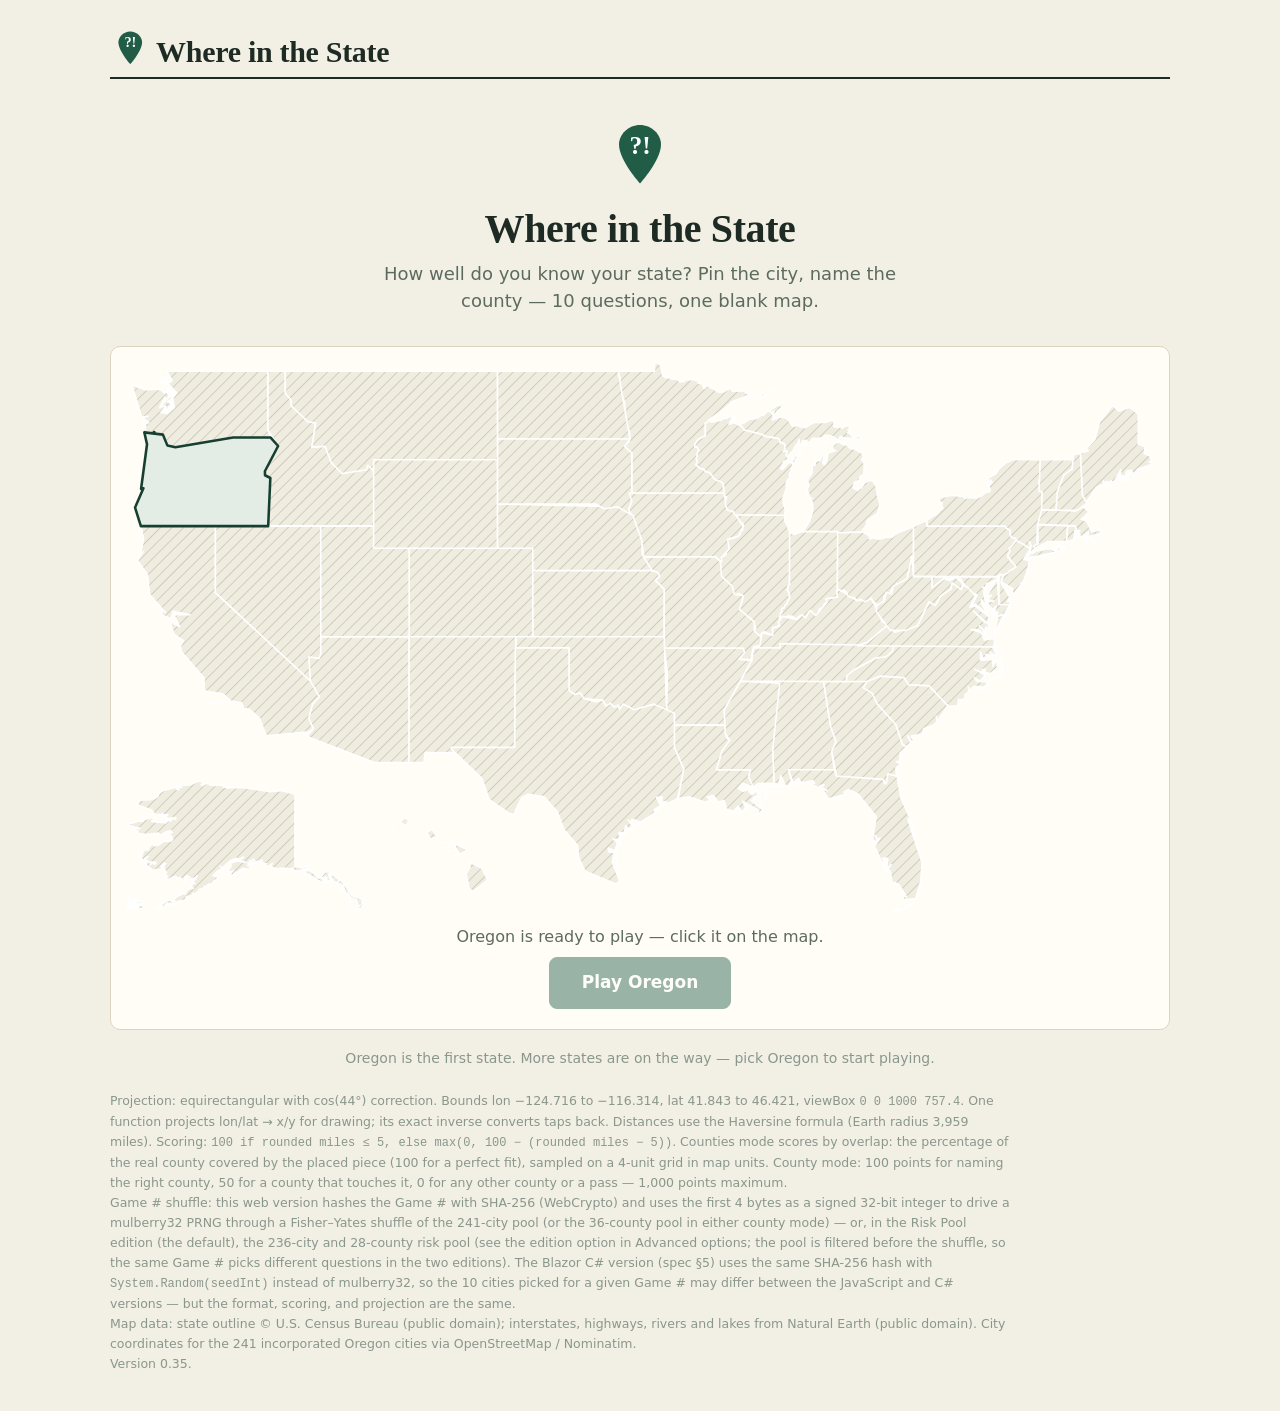
==== commit 14de7092: "Risk Pool badge centred on the header bottom border, line behind it (0.35)" ====
--- a/oregon-geography-game.html
+++ b/oregon-geography-game.html
@@ -29,6 +29,10 @@
   }
   .wrap { max-width: 1100px; margin: 0 auto; padding: 28px 20px 40px; }
   h1 { font-family: Georgia, serif; font-weight: 600; font-size: 30px; line-height: 1.15; margin: 0 0 8px; letter-spacing: -0.01em; }
+  /* The header's bottom border is the line the edition badge straddles
+     (a corndog): 2px, matching the Blazor .site-header, with the same
+     24px (1.5rem) margin below it that the badge wrapper pulls back up. */
+  header { border-bottom: 2px solid var(--ink); margin-bottom: 24px; }
   /* Header logo: a solid green pin with a white "?!" inside, next to the
      title. The title text lives in #game-title-text so showScreen can
      retitle the game without wiping out the logo. */
@@ -116,15 +120,27 @@
     border: 1px solid var(--line); background: var(--panel-soft);
     border-radius: 8px; padding: 10px 16px; margin-bottom: 4px;
   }
-  /* The edition badge: a pill directly beneath the header, at the top of
-     the game page content, naming the edition being played ("Risk Pool
-     Edition"). Pale green fill and dark green text, like the selected
-     mode button. Only shown for the Risk Pool edition; the All edition
-     shows no badge. */
+  /* The edition badge: a pill centred on the header's bottom border,
+     at the top of the game page content, naming the edition being
+     played ("Risk Pool Edition") — the line reads as a stick through
+     the badge, like a corndog. The wrapper pulls the badge up to the
+     border (the header's margin-bottom is 24px, so a -24px top margin
+     lands the wrapper's top edge exactly on the border) and centres it
+     horizontally; the badge's translateY(-50%) then shifts it up by
+     half its own height, so its centre sits on the border whatever the
+     badge's font or padding. The badge's opaque pale-green background
+     covers the line behind it. Only shown for the Risk Pool edition;
+     the All edition shows no badge. The [hidden] rule is needed because
+     the wrapper's display:flex would otherwise override the hidden
+     attribute's display:none. */
+  .edition-badge-wrap {
+    display: flex; justify-content: center; margin-top: -24px; margin-bottom: 12px;
+  }
+  .edition-badge-wrap[hidden] { display: none; }
   .edition-badge {
     display: inline-block; font-weight: 700; font-size: 14px; color: #173f31;
     background: #c8e6cf; border: 1px solid var(--accent); border-radius: 999px;
-    padding: 5px 14px; margin: 0 0 12px;
+    padding: 5px 14px; margin: 0; transform: translateY(-50%);
   }
   .toggle-row { display: flex; gap: 8px; flex-wrap: wrap; }
   .toggle {
@@ -364,13 +380,18 @@
   <header>
     <h1 id="game-title"><svg class="wordmark-logo" viewBox="0 0 96 96" aria-hidden="true"><path class="pin-fill" d="M48 8 C32.5 8 20 20.5 20 34 C20 55 48 86 48 86 C48 86 76 55 76 34 C76 20.5 63.5 8 48 8 Z" /><text class="mark-fill" x="48" y="46" text-anchor="middle" font-family="Georgia, 'Times New Roman', serif" font-weight="700" font-size="34">?!</text></svg><span id="game-title-text">Where in the State</span></h1>
   </header>
-  <!-- The edition badge: directly beneath the header, at the top of the
-       game page content, so the player knows which edition they are
-       playing before they start — on the start screen and during play.
-       Only for the Risk Pool edition (the default); the All edition
-       shows no badge. Hidden on the splash page (no game in progress),
-       shown by updateEditionBadge when a game screen is shown. -->
-  <p id="edition-badge" class="edition-badge" hidden>Risk Pool Edition</p>
+  <!-- The edition badge: centred on the header's bottom border, at the
+       top of the game page content, so the player knows which edition
+       they are playing before they start — on the start screen and
+       during play. The wrapper pulls it up to the border and the
+       badge's own translateY(-50%) centres it on that edge, so the
+       line reads as a stick through the badge (a corndog). Only for
+       the Risk Pool edition (the default); the All edition shows no
+       badge. Hidden on the splash page (no game in progress), shown
+       by updateEditionBadge when a game screen is shown. The id is on
+       the wrapper so hiding it hides the whole badge (and its negative
+       margin) at once. -->
+  <div id="edition-badge" class="edition-badge-wrap" hidden><p class="edition-badge">Risk Pool Edition</p></div>
 
   <!-- ================= SPLASH / WELCOME ================= -->
   <section id="screen-splash" class="screen" aria-label="Welcome">
@@ -625,7 +646,7 @@
     versions — but the format, scoring, and projection are the same.<br />
     Map data: state outline &copy; U.S. Census Bureau (public domain); interstates, highways, rivers and lakes
     from Natural Earth (public domain). City coordinates for the 241 incorporated Oregon cities via OpenStreetMap / Nominatim.<br />
-    Version 0.34.
+    Version 0.35.
   </footer>
 </div>
 
@@ -986,10 +1007,11 @@
   function editionLabel(edition) { return edition === "all" ? "All Edition" : "Risk Pool Edition"; }
   var editionBadge = document.getElementById("edition-badge");
   function updateEditionBadge(which) {
-    /* The badge names the edition being played, directly beneath the
-       header. It shows on the start, game and results screens when the
-       edition is Risk Pool, and never on the splash page or in the All
-       edition. */
+    /* The badge names the edition being played, centred on the header's
+       bottom border. It shows on the start, game and results screens
+       when the edition is Risk Pool, and never on the splash page or
+       in the All edition. The id is on the wrapper, so hiding it hides
+       the whole badge (and its negative margin) at once. */
     if (!editionBadge) return;
     editionBadge.hidden = which === "splash" || currentEdition !== "risk-pool";
   }
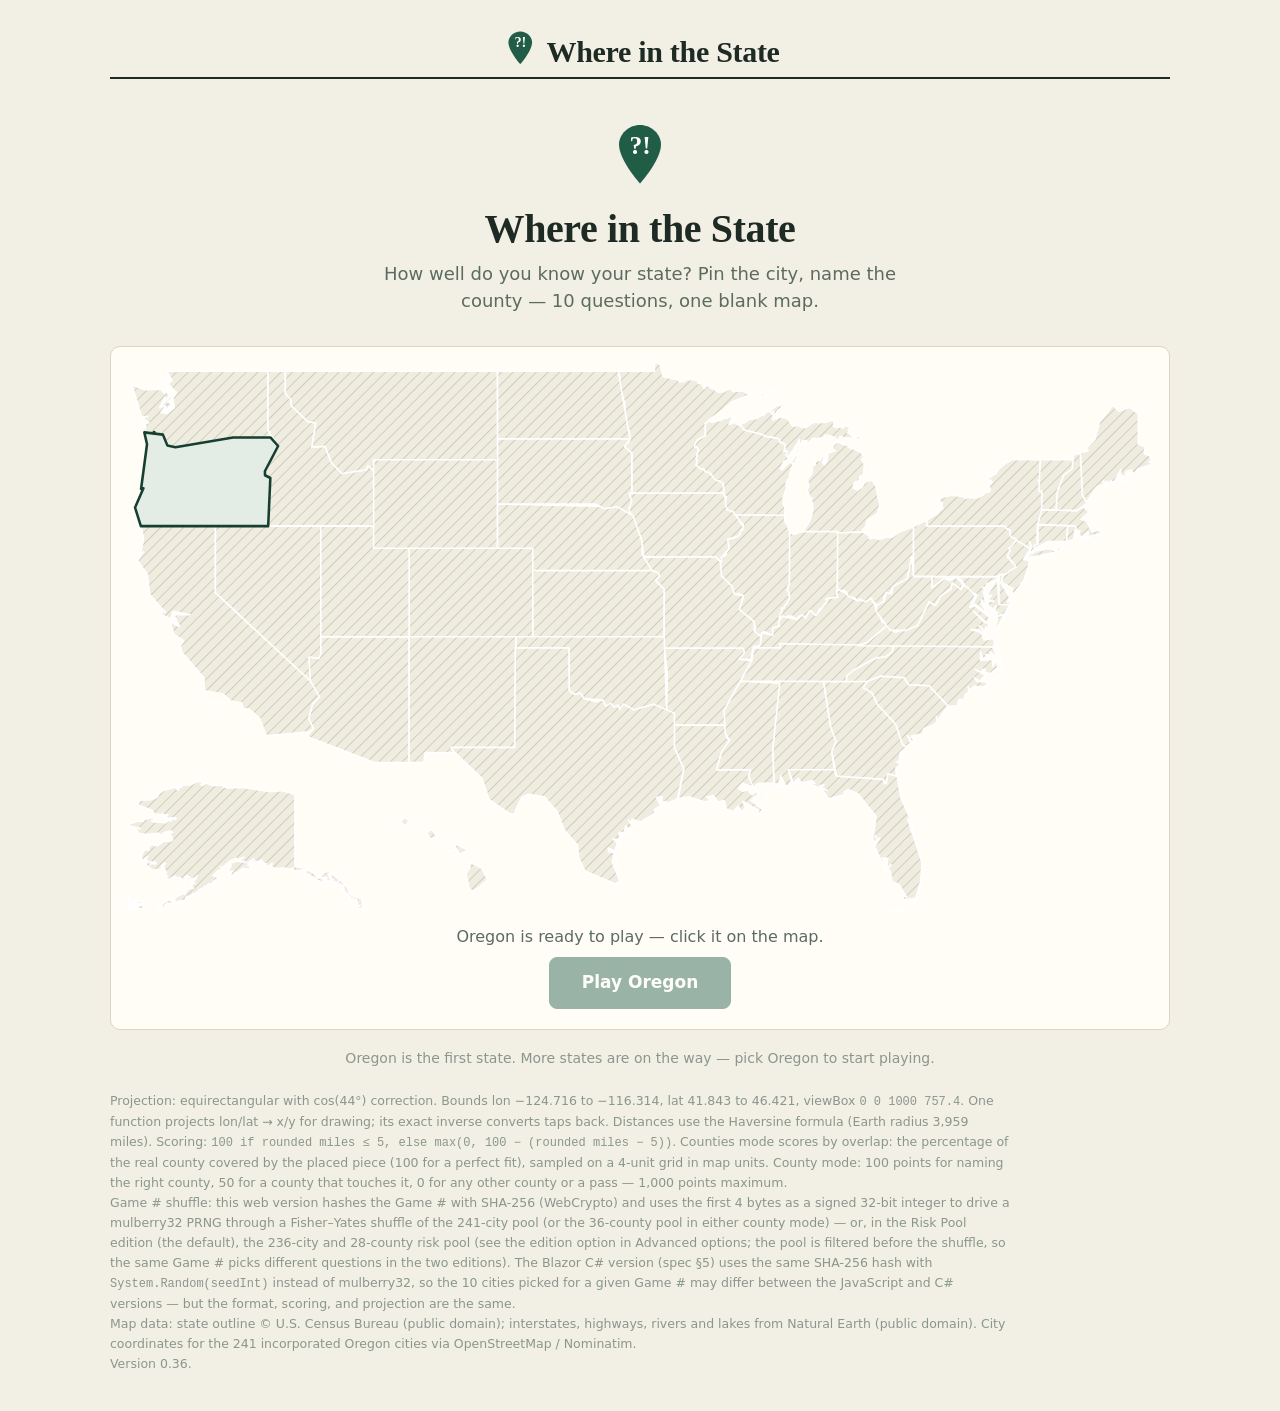
==== commit 85f9303e: "Fix badge peeking in All edition (JS setMode handler scoped) + center the title (0.36)" ====
--- a/oregon-geography-game.html
+++ b/oregon-geography-game.html
@@ -33,6 +33,10 @@
      (a corndog): 2px, matching the Blazor .site-header, with the same
      24px (1.5rem) margin below it that the badge wrapper pulls back up. */
   header { border-bottom: 2px solid var(--ink); margin-bottom: 24px; }
+  /* The game title (pin logo + "Where in the Oregon?!") is centred in
+     the header, so the pin + title read as one centred unit above the
+     border the edition badge straddles. */
+  #game-title { text-align: center; }
   /* Header logo: a solid green pin with a white "?!" inside, next to the
      title. The title text lives in #game-title-text so showScreen can
      retitle the game without wiping out the logo. */
@@ -646,7 +650,7 @@
     versions — but the format, scoring, and projection are the same.<br />
     Map data: state outline &copy; U.S. Census Bureau (public domain); interstates, highways, rivers and lakes
     from Natural Earth (public domain). City coordinates for the 241 incorporated Oregon cities via OpenStreetMap / Nominatim.<br />
-    Version 0.35.
+    Version 0.36.
   </footer>
 </div>
 
@@ -1011,9 +1015,16 @@
        bottom border. It shows on the start, game and results screens
        when the edition is Risk Pool, and never on the splash page or
        in the All edition. The id is on the wrapper, so hiding it hides
-       the whole badge (and its negative margin) at once. */
+       the whole badge (and its negative margin) at once. The hiding is
+       set two ways — the hidden attribute (backed by the
+       .edition-badge-wrap[hidden] CSS rule) and an inline display —
+       so no part of the badge can peek out if one mechanism is missed:
+       the pill's translateY(-50%) lifts its top ~17px above the border,
+       and a half-hidden badge would show exactly that top edge. */
     if (!editionBadge) return;
-    editionBadge.hidden = which === "splash" || currentEdition !== "risk-pool";
+    var hide = which === "splash" || currentEdition !== "risk-pool";
+    editionBadge.hidden = hide;
+    editionBadge.style.display = hide ? "none" : "";
   }
   function setEdition(edition) {
     currentEdition = edition;
@@ -1021,8 +1032,13 @@
       btn.setAttribute("aria-pressed", String(btn.getAttribute("data-edition") === edition));
     });
     /* The buttons live on the start screen, where the badge shows iff
-       the edition is Risk Pool. */
-    if (editionBadge) editionBadge.hidden = edition !== "risk-pool";
+       the edition is Risk Pool. Hidden two ways, as in
+       updateEditionBadge, so the badge is fully gone in All. */
+    if (editionBadge) {
+      var hide = edition !== "risk-pool";
+      editionBadge.hidden = hide;
+      editionBadge.style.display = hide ? "none" : "";
+    }
   }
   document.querySelectorAll(".mode-switch[data-edition]").forEach(function (btn) {
     btn.addEventListener("click", function () { setEdition(btn.getAttribute("data-edition")); });
@@ -1290,7 +1306,14 @@
   function selectedMode() { return currentMode; }
   function setMode(mode) {
     currentMode = mode;
-    document.querySelectorAll(".mode-switch").forEach(function (btn) {
+    /* Only the mode buttons carry data-mode. The edition buttons share
+       the .mode-switch class but have data-edition instead; scoping to
+       [data-mode] keeps setMode from touching them. (An unscoped
+       selector used to call setMode(null) on every edition click: the
+       edition buttons have no data-mode, so currentMode became null,
+       updateModeUI threw on MODE_COPY[null], and both edition buttons
+       ended up aria-pressed=true because null === null.) */
+    document.querySelectorAll('.mode-switch[data-mode]').forEach(function (btn) {
       btn.setAttribute("aria-pressed", String(btn.getAttribute("data-mode") === mode));
     });
     document.querySelectorAll(".mode-preview-set").forEach(function (set) {
@@ -1359,7 +1382,10 @@
     });
   }
   buildModeVariants();
-  document.querySelectorAll(".mode-switch").forEach(function (btn) {
+  /* Scoped to [data-mode]: the edition buttons share .mode-switch but
+     have no data-mode, so an unscoped selector called setMode(null)
+     on every edition click (see setMode). */
+  document.querySelectorAll('.mode-switch[data-mode]').forEach(function (btn) {
     btn.addEventListener("click", function () { setMode(btn.getAttribute("data-mode")); });
   });
   /* The county modes are only offered when the pack has counties; this file
